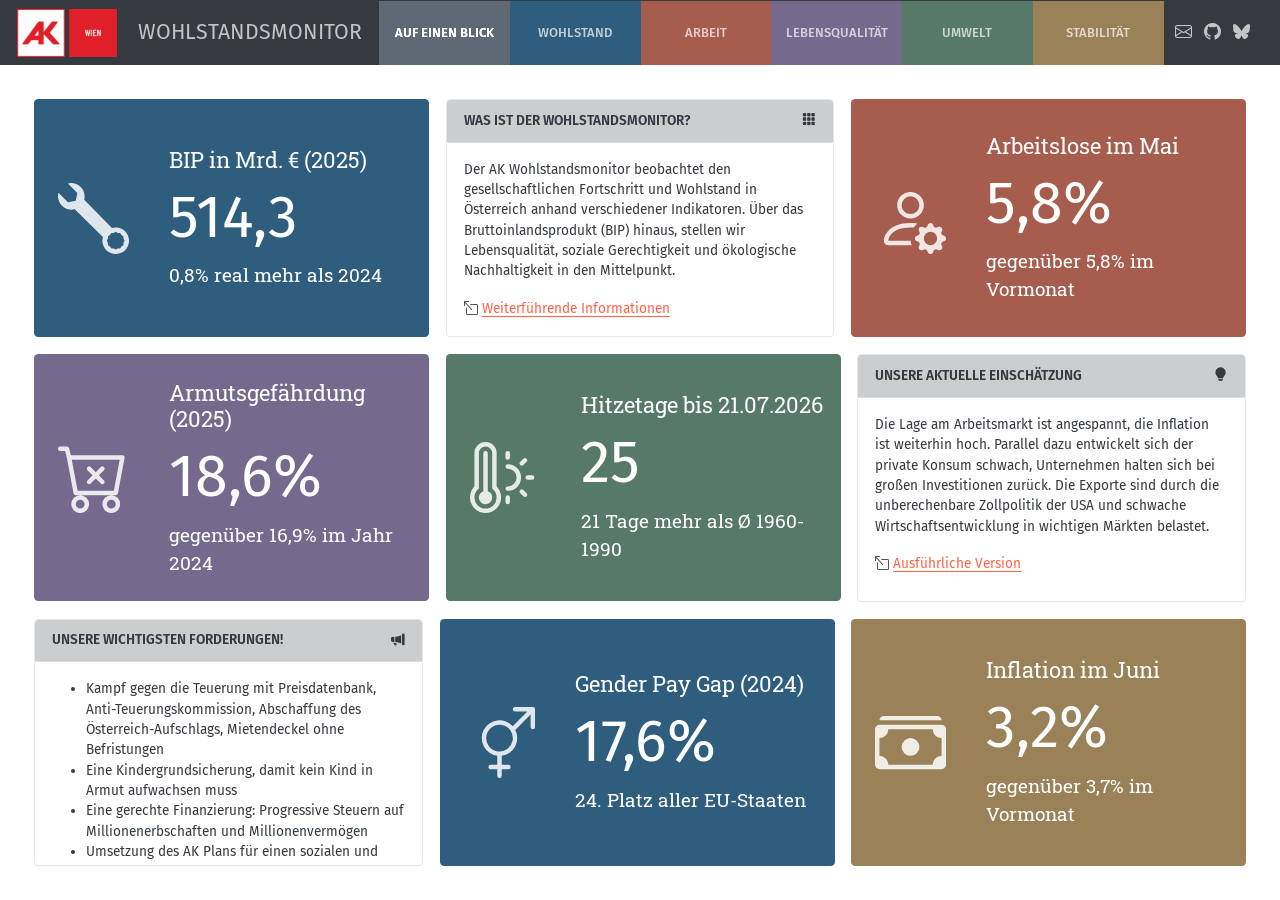
==== dashboard.html @ a3814656 "Built site for gh-pages" ====
<!DOCTYPE html>
<html xmlns="http://www.w3.org/1999/xhtml" lang="en" xml:lang="en"><head>

<meta charset="utf-8">
<meta name="generator" content="quarto-1.9.38">

<meta name="viewport" content="width=device-width, initial-scale=1.0, user-scalable=yes">


<title>Wohlstandsmonitor</title>
<style>
/* Default styles provided by pandoc.
** See https://pandoc.org/MANUAL.html#variables-for-html for config info.
*/
code{white-space: pre-wrap;}
span.smallcaps{font-variant: small-caps;}
div.columns{display: flex; gap: min(4vw, 1.5em);}
div.column{flex: auto; overflow-x: auto;}
div.hanging-indent{margin-left: 1.5em; text-indent: -1.5em;}
ul.task-list{list-style: none;}
ul.task-list li input[type="checkbox"] {
  width: 0.8em;
  margin: 0 0.8em 0.2em -1em; /* quarto-specific, see https://github.com/quarto-dev/quarto-cli/issues/4556 */ 
  vertical-align: middle;
}
</style>


<script src="site_libs/quarto-nav/quarto-nav.js"></script>
<script src="site_libs/clipboard/clipboard.min.js"></script>
<script src="site_libs/quarto-search/autocomplete.umd.js"></script>
<script src="site_libs/quarto-search/fuse.min.js"></script>
<script src="site_libs/quarto-search/quarto-search.js"></script>
<meta name="quarto:offset" content="./">
<script src="site_libs/quarto-html/quarto.js" type="module"></script>
<script src="site_libs/quarto-html/tabsets/tabsets.js" type="module"></script>
<script src="site_libs/quarto-html/popper.min.js"></script>
<script src="site_libs/quarto-html/tippy.umd.min.js"></script>
<script src="site_libs/quarto-html/anchor.min.js"></script>
<link href="site_libs/quarto-html/tippy.css" rel="stylesheet">
<link href="site_libs/quarto-html/quarto-syntax-highlighting-15634bcf2e68342d4ad2dfa704d543f6.css" rel="stylesheet" class="quarto-color-scheme" id="quarto-text-highlighting-styles">
<link href="site_libs/quarto-html/quarto-syntax-highlighting-dark-0a6b7249c26820e032cb0bd839ff02b1.css" rel="stylesheet" class="quarto-color-scheme quarto-color-alternate" id="quarto-text-highlighting-styles">
<link href="site_libs/quarto-html/quarto-syntax-highlighting-15634bcf2e68342d4ad2dfa704d543f6.css" rel="stylesheet" class="quarto-color-scheme-extra" id="quarto-text-highlighting-styles">
<script src="site_libs/bootstrap/bootstrap.min.js"></script>
<link href="site_libs/bootstrap/bootstrap-icons.css" rel="stylesheet">
<link href="site_libs/bootstrap/bootstrap-4b1a5555568d7417b14eed98a7a90d85.min.css" rel="stylesheet" append-hash="true" class="quarto-color-scheme" id="quarto-bootstrap" data-mode="light">
<link href="site_libs/bootstrap/bootstrap-dark-4b1a5555568d7417b14eed98a7a90d85.min.css" rel="stylesheet" append-hash="true" class="quarto-color-scheme quarto-color-alternate" id="quarto-bootstrap" data-mode="light">
<link href="site_libs/bootstrap/bootstrap-4b1a5555568d7417b14eed98a7a90d85.min.css" rel="stylesheet" append-hash="true" class="quarto-color-scheme-extra" id="quarto-bootstrap" data-mode="light">
<script src="site_libs/quarto-dashboard/quarto-dashboard.js"></script>
<script src="site_libs/quarto-dashboard/stickythead.js"></script>



<script src="site_libs/quarto-dashboard/web-components.js" type="module"></script>
<script src="site_libs/quarto-dashboard/components.js"></script>

<script id="quarto-search-options" type="application/json">{
  "location": "sidebar",
  "copy-button": false,
  "collapse-after": 3,
  "panel-placement": "start",
  "type": "textbox",
  "limit": 50,
  "keyboard-shortcut": [
    "f",
    "/",
    "s"
  ],
  "show-item-context": false,
  "language": {
    "search-no-results-text": "No results",
    "search-matching-documents-text": "matching documents",
    "search-copy-link-title": "Copy link to search",
    "search-hide-matches-text": "Hide additional matches",
    "search-more-match-text": "more match in this document",
    "search-more-matches-text": "more matches in this document",
    "search-clear-button-title": "Clear",
    "search-text-placeholder": "",
    "search-detached-cancel-button-title": "Cancel",
    "search-submit-button-title": "Submit",
    "search-label": "Search"
  }
}</script>
<link href="site_libs/htmltools-fill-0.5.9/fill.css" rel="stylesheet">
<script src="site_libs/bslib-component-js-0.11.0/components.min.js"></script>
<script src="site_libs/bslib-component-js-0.11.0/web-components.min.js" type="module"></script>
<link href="site_libs/bslib-component-css-0.11.0/components.css" rel="stylesheet">
<script src="site_libs/bslib-tag-require-0.11.0/tag-require.js"></script>
<script src="site_libs/htmlwidgets-1.6.4/htmlwidgets.js"></script>
<script src="site_libs/plotly-binding-4.12.0/plotly.js"></script>
<script src="site_libs/typedarray-0.1/typedarray.min.js"></script>
<script src="site_libs/jquery-3.6.0/jquery-3.6.0.min.js"></script>
<link href="site_libs/crosstalk-1.2.2/css/crosstalk.min.css" rel="stylesheet">
<script src="site_libs/crosstalk-1.2.2/js/crosstalk.min.js"></script>
<link href="site_libs/plotly-htmlwidgets-css-2.25.2/plotly-htmlwidgets.css" rel="stylesheet">
<script src="site_libs/plotly-main-2.25.2/plotly-latest.min.js"></script>
<link href="site_libs/datatables-css-0.0.0/datatables-crosstalk.css" rel="stylesheet">
<script src="site_libs/datatables-binding-0.34.0/datatables.js"></script>
<link href="site_libs/dt-core-1.13.6/css/jquery.dataTables.min.css" rel="stylesheet">
<link href="site_libs/dt-core-1.13.6/css/jquery.dataTables.extra.css" rel="stylesheet">
<script src="site_libs/dt-core-1.13.6/js/jquery.dataTables.min.js"></script>
<link href="site_libs/dt-ext-buttons-1.13.6/css/buttons.dataTables.min.css" rel="stylesheet">
<script src="site_libs/dt-ext-buttons-1.13.6/js/dataTables.buttons.min.js"></script>
<script src="site_libs/dt-ext-buttons-1.13.6/js/buttons.html5.min.js"></script>
<script src="site_libs/dt-ext-buttons-1.13.6/js/buttons.colVis.min.js"></script>
<script src="site_libs/dt-ext-buttons-1.13.6/js/buttons.print.min.js"></script>
<link href="site_libs/leaflet-1.3.1/leaflet.css" rel="stylesheet">
<script src="site_libs/leaflet-1.3.1/leaflet.js"></script>
<link href="site_libs/leafletfix-1.0.0/leafletfix.css" rel="stylesheet">
<script src="site_libs/proj4-2.6.2/proj4.min.js"></script>
<script src="site_libs/Proj4Leaflet-1.0.1/proj4leaflet.js"></script>
<link href="site_libs/rstudio_leaflet-1.3.1/rstudio_leaflet.css" rel="stylesheet">
<script src="site_libs/leaflet-binding-2.2.3/leaflet.js"></script>
<script src="site_libs/leaflet-providers-3.0.0/leaflet-providers.js"></script>
<script src="site_libs/leaflet-providers-plugin-2.2.3/leaflet-providers-plugin.js"></script>


</head>

<body class="quarto-dashboard dashboard-fill fullcontent quarto-light">

<header id="quarto-dashboard-header">
<nav class="navbar navbar-expand-md slim" data-bs-theme="dark">
  <div class="navbar-container container-fluid">
    <button class="navbar-toggler" type="button" data-bs-toggle="collapse" data-bs-target="#dashboard-collapse" aria-controls="dashboard-collapse" aria-expanded="false" aria-label="Toggle navigation">
      <span class="navbar-toggler-icon"></span>
    </button>    


    <div class="navbar-brand-container">
    <a href="#"><img src="img/aklogo.png" alt="" class="navbar-logo light-content d-inline-block"></a>
    <a href="#"><img src="img/aklogo.png" alt="" class="navbar-logo dark-content d-inline-block"></a>
      <div class="navbar-title">
        <div class="navbar-title-text"><a href="#">Wohlstandsmonitor</a></div>
        
        
      </div>
    </div>
<div id="dashboard-collapse" class="navbar-collapse collapse"><ul class="navbar-nav navbar-nav-scroll me-auto" role="tablist"><li class="nav-item" role="presentation"><a id="tab-auf-einen-blick" class="nav-link active" data-bs-toggle="tab" role="tab" data-bs-target="#auf-einen-blick" data-scrolling="false" href="#auf-einen-blick" aria-controls="auf-einen-blick" aria-selected="true"><span class="nav-link-text">Auf einen Blick</span></a></li><li class="nav-item" role="presentation"><a id="tab-wohlstand" class="nav-link" data-bs-toggle="tab" role="tab" data-bs-target="#wohlstand" data-scrolling="false" href="#wohlstand" aria-controls="wohlstand" aria-selected="false"><span class="nav-link-text">Wohlstand</span></a></li><li class="nav-item" role="presentation"><a id="tab-arbeit" class="nav-link" data-bs-toggle="tab" role="tab" data-bs-target="#arbeit" data-scrolling="false" href="#arbeit" aria-controls="arbeit" aria-selected="false"><span class="nav-link-text">Arbeit</span></a></li><li class="nav-item" role="presentation"><a id="tab-lebensqualität" class="nav-link" data-bs-toggle="tab" role="tab" data-bs-target="#lebensqualität" data-scrolling="false" href="#lebensqualität" aria-controls="lebensqualität" aria-selected="false"><span class="nav-link-text">Lebensqualität</span></a></li><li class="nav-item" role="presentation"><a id="tab-umwelt" class="nav-link" data-bs-toggle="tab" role="tab" data-bs-target="#umwelt" data-scrolling="false" href="#umwelt" aria-controls="umwelt" aria-selected="false"><span class="nav-link-text">Umwelt</span></a></li><li class="nav-item" role="presentation"><a id="tab-stabilität" class="nav-link" data-bs-toggle="tab" role="tab" data-bs-target="#stabilität" data-scrolling="false" href="#stabilität" aria-controls="stabilität" aria-selected="false"><span class="nav-link-text">Stabilität</span></a></li></ul><div class="quarto-dashboard-links"><a class="quarto-dashboard-link" href="mailto:matthias.schnetzer@akwien.at"><i class="bi bi-envelope"></i></a><a class="quarto-dashboard-link" href="https://github.com/mschnetzer"><i class="bi bi-github"></i></a><a class="quarto-dashboard-link" href="https://bsky.app/profile/matschnetzer.bsky.social"><i class="bi bi-bluesky"></i></a></div></div></div>
</nav>
</header>
<div id="quarto-search-results"></div>
<!-- content -->
<div id="quarto-content" class="quarto-container page-layout-custom quarto-dashboard-content bslib-gap-spacing html-fill-container bslib-page-fill quarto-dashboard-pages">
<!-- sidebar -->
<!-- margin-sidebar -->
<!-- main -->

<div class="bslib-grid-item html-fill-item tab-content bslib-grid" data-layout="fill" style="display: grid; grid-template-rows: minmax(3em, 1fr); grid-auto-columns: minmax(0, 1fr);">
<div id="auf-einen-blick" class="dashboard-page tab-pane show active html-fill-item html-fill-container" data-orientation="rows" aria-labelledby="tab-auf-einen-blick">
<div class="html-fill-item html-fill-container bslib-grid" style="display: grid; grid-template-rows: minmax(3em, max-content) minmax(3em, max-content) minmax(3em, max-content); grid-auto-columns: minmax(0, 1fr);">
<div class="html-fill-item html-fill-container bslib-grid" style="display: grid; grid-template-columns: minmax(3em, 33.5fr) minmax(3em, 33fr) minmax(3em, 33.5fr);
grid-auto-rows: minmax(0, 1fr);">
<div class="card bslib-card bslib-mb-spacing html-fill-item html-fill-container bslib-value-box showcase-left-center" data-bslib-card-init="" data-require-bs-caller="card()" data-require-bs-version="5 5" style="color:#FFFFFF;background-color:#2F5D7E;--bslib-color-fg:#FFFFFF;--bslib-color-bg:#2F5D7E;">
<div class="card-body bslib-gap-spacing html-fill-item html-fill-container" style="margin-top:auto;margin-bottom:auto;flex:1 1 auto; padding:0;">
<div class="value-box-grid html-fill-item" style="--bslib-grid-height:auto;--bslib-grid-height-mobile:auto;---bslib-value-box-showcase-w:30%;---bslib-value-box-showcase-w-fs:1fr;---bslib-value-box-showcase-max-h:100px;---bslib-value-box-showcase-max-h-fs:67%;">
<div class="value-box-showcase html-fill-item html-fill-container"><svg xmlns="http://www.w3.org/2000/svg" viewbox="0 0 16 16" class="bi bi-wrench " style="height:1em;width:1em;fill:currentColor;vertical-align:-0.125em;" aria-hidden="true" role="img"><path d="M.102 2.223A3.004 3.004 0 0 0 3.78 5.897l6.341 6.252A3.003 3.003 0 0 0 13 16a3 3 0 1 0-.851-5.878L5.897 3.781A3.004 3.004 0 0 0 2.223.1l2.141 2.142L4 4l-1.757.364L.102 2.223zm13.37 9.019.528.026.287.445.445.287.026.529L15 13l-.242.471-.026.529-.445.287-.287.445-.529.026L13 15l-.471-.242-.529-.026-.287-.445-.445-.287-.026-.529L11 13l.242-.471.026-.529.445-.287.287-.445.529-.026L13 11l.471.242z"></path></svg></div>
<div class="value-box-area html-fill-item html-fill-container">
<div class="value-box-title html-fill-item html-fill-container">BIP in Mrd. € (2025)</div>
<p class="value-box-value">514,3</p>
<p>0,8% real mehr als 2024</p>
</div>
</div>
</div>
<script data-bslib-card-init="">bslib.Card.initializeAllCards();</script>
<script data-bslib-card-init="">bslib.Card.initializeAllCards();</script></div><div class="card info-card flow bslib-card html-fill-container" data-fill="false" data-title="Was ist der Wohlstandsmonitor?<i class='bi bi-grid-3x3-gap-fill'></i>" data-bslib-card-init="" data-require-bs-caller="card()">
<div class="card-header"><div class="card-title"><span style="display: inline">
Was ist der Wohlstandsmonitor?</span></div><i class="bi bi-grid-3x3-gap-fill"></i>
</div>
<div class="card-body html-fill-item html-fill-container">
<p>Der AK Wohlstandsmonitor beobachtet den gesellschaftlichen Fortschritt und Wohlstand in Österreich anhand verschiedener Indikatoren. Über das Bruttoinlandsprodukt (BIP) hinaus, stellen wir Lebensqualität, soziale Gerechtigkeit und ökologische Nachhaltigkeit in den Mittelpunkt.</p>
<p><i class="bi bi-box-arrow-up-left"></i> <a href="https://www.akwien.at/wohlstandsbericht">Weiterführende Informationen</a></p>
</div>
<script data-bslib-card-init="">bslib.Card.initializeAllCards();</script></div><div class="card bslib-card bslib-mb-spacing html-fill-item html-fill-container bslib-value-box showcase-left-center" data-bslib-card-init="" data-require-bs-caller="card()" data-require-bs-version="5 5" style="color:#FFFFFF;background-color:#A65D4E;--bslib-color-fg:#FFFFFF;--bslib-color-bg:#A65D4E;">
<div class="card-body bslib-gap-spacing html-fill-item html-fill-container" style="margin-top:auto;margin-bottom:auto;flex:1 1 auto; padding:0;">
<div class="value-box-grid html-fill-item" style="--bslib-grid-height:auto;--bslib-grid-height-mobile:auto;---bslib-value-box-showcase-w:30%;---bslib-value-box-showcase-w-fs:1fr;---bslib-value-box-showcase-max-h:100px;---bslib-value-box-showcase-max-h-fs:67%;">
<div class="value-box-showcase html-fill-item html-fill-container"><svg xmlns="http://www.w3.org/2000/svg" viewbox="0 0 16 16" class="bi bi-person-gear " style="height:1em;width:1em;fill:currentColor;vertical-align:-0.125em;" aria-hidden="true" role="img"><path d="M11 5a3 3 0 1 1-6 0 3 3 0 0 1 6 0ZM8 7a2 2 0 1 0 0-4 2 2 0 0 0 0 4Zm.256 7a4.474 4.474 0 0 1-.229-1.004H3c.001-.246.154-.986.832-1.664C4.484 10.68 5.711 10 8 10c.26 0 .507.009.74.025.226-.341.496-.65.804-.918C9.077 9.038 8.564 9 8 9c-5 0-6 3-6 4s1 1 1 1h5.256Zm3.63-4.54c.18-.613 1.048-.613 1.229 0l.043.148a.64.64 0 0 0 .921.382l.136-.074c.561-.306 1.175.308.87.869l-.075.136a.64.64 0 0 0 .382.92l.149.045c.612.18.612 1.048 0 1.229l-.15.043a.64.64 0 0 0-.38.921l.074.136c.305.561-.309 1.175-.87.87l-.136-.075a.64.64 0 0 0-.92.382l-.045.149c-.18.612-1.048.612-1.229 0l-.043-.15a.64.64 0 0 0-.921-.38l-.136.074c-.561.305-1.175-.309-.87-.87l.075-.136a.64.64 0 0 0-.382-.92l-.148-.045c-.613-.18-.613-1.048 0-1.229l.148-.043a.64.64 0 0 0 .382-.921l-.074-.136c-.306-.561.308-1.175.869-.87l.136.075a.64.64 0 0 0 .92-.382l.045-.148ZM14 12.5a1.5 1.5 0 1 0-3 0 1.5 1.5 0 0 0 3 0Z"></path></svg></div>
<div class="value-box-area html-fill-item html-fill-container">
<div class="value-box-title html-fill-item html-fill-container">Arbeitslose im Mai</div>
<p class="value-box-value">5,8%</p>
<p>gegenüber 5,8% im Vormonat</p>
</div>
</div>
</div>
<script data-bslib-card-init="">bslib.Card.initializeAllCards();</script>
<script data-bslib-card-init="">bslib.Card.initializeAllCards();</script></div>
</div>
<div class="html-fill-item html-fill-container bslib-grid" style="display: grid; grid-template-columns: minmax(3em, 33.5fr) minmax(3em, 33.5fr) minmax(3em, 33fr);
grid-auto-rows: minmax(0, 1fr);">
<div class="card bslib-card bslib-mb-spacing html-fill-item html-fill-container bslib-value-box showcase-left-center" data-bslib-card-init="" data-require-bs-caller="card()" data-require-bs-version="5 5" style="color:#FFFFFF;background-color:#756A8D;--bslib-color-fg:#FFFFFF;--bslib-color-bg:#756A8D;">
<div class="card-body bslib-gap-spacing html-fill-item html-fill-container" style="margin-top:auto;margin-bottom:auto;flex:1 1 auto; padding:0;">
<div class="value-box-grid html-fill-item" style="--bslib-grid-height:auto;--bslib-grid-height-mobile:auto;---bslib-value-box-showcase-w:30%;---bslib-value-box-showcase-w-fs:1fr;---bslib-value-box-showcase-max-h:100px;---bslib-value-box-showcase-max-h-fs:67%;">
<div class="value-box-showcase html-fill-item html-fill-container"><svg xmlns="http://www.w3.org/2000/svg" viewbox="0 0 16 16" class="bi bi-cart-x " style="height:1em;width:1em;fill:currentColor;vertical-align:-0.125em;" aria-hidden="true" role="img"><path d="M7.354 5.646a.5.5 0 1 0-.708.708L7.793 7.5 6.646 8.646a.5.5 0 1 0 .708.708L8.5 8.207l1.146 1.147a.5.5 0 0 0 .708-.708L9.207 7.5l1.147-1.146a.5.5 0 0 0-.708-.708L8.5 6.793 7.354 5.646z"></path>
<path d="M.5 1a.5.5 0 0 0 0 1h1.11l.401 1.607 1.498 7.985A.5.5 0 0 0 4 12h1a2 2 0 1 0 0 4 2 2 0 0 0 0-4h7a2 2 0 1 0 0 4 2 2 0 0 0 0-4h1a.5.5 0 0 0 .491-.408l1.5-8A.5.5 0 0 0 14.5 3H2.89l-.405-1.621A.5.5 0 0 0 2 1H.5zm3.915 10L3.102 4h10.796l-1.313 7h-8.17zM6 14a1 1 0 1 1-2 0 1 1 0 0 1 2 0zm7 0a1 1 0 1 1-2 0 1 1 0 0 1 2 0z"></path></svg></div>
<div class="value-box-area html-fill-item html-fill-container">
<div class="value-box-title html-fill-item html-fill-container">Armutsgefährdung (2025)</div>
<p class="value-box-value">18,6%</p>
<p>gegenüber 16,9% im Jahr 2024</p>
</div>
</div>
</div>
<script data-bslib-card-init="">bslib.Card.initializeAllCards();</script>
<script data-bslib-card-init="">bslib.Card.initializeAllCards();</script></div><div class="card bslib-card bslib-mb-spacing html-fill-item html-fill-container bslib-value-box showcase-left-center" data-bslib-card-init="" data-require-bs-caller="card()" data-require-bs-version="5 5" style="color:#FFFFFF;background-color:#577A68;--bslib-color-fg:#FFFFFF;--bslib-color-bg:#577A68;">
<div class="card-body bslib-gap-spacing html-fill-item html-fill-container" style="margin-top:auto;margin-bottom:auto;flex:1 1 auto; padding:0;">
<div class="value-box-grid html-fill-item" style="--bslib-grid-height:auto;--bslib-grid-height-mobile:auto;---bslib-value-box-showcase-w:30%;---bslib-value-box-showcase-w-fs:1fr;---bslib-value-box-showcase-max-h:100px;---bslib-value-box-showcase-max-h-fs:67%;">
<div class="value-box-showcase html-fill-item html-fill-container"><svg xmlns="http://www.w3.org/2000/svg" viewbox="0 0 16 16" class="bi bi-thermometer-sun " style="height:1em;width:1em;fill:currentColor;vertical-align:-0.125em;" aria-hidden="true" role="img"><path d="M5 12.5a1.5 1.5 0 1 1-2-1.415V2.5a.5.5 0 0 1 1 0v8.585A1.5 1.5 0 0 1 5 12.5z"></path>
<path d="M1 2.5a2.5 2.5 0 0 1 5 0v7.55a3.5 3.5 0 1 1-5 0V2.5zM3.5 1A1.5 1.5 0 0 0 2 2.5v7.987l-.167.15a2.5 2.5 0 1 0 3.333 0L5 10.486V2.5A1.5 1.5 0 0 0 3.5 1zm5 1a.5.5 0 0 1 .5.5v1a.5.5 0 0 1-1 0v-1a.5.5 0 0 1 .5-.5zm4.243 1.757a.5.5 0 0 1 0 .707l-.707.708a.5.5 0 1 1-.708-.708l.708-.707a.5.5 0 0 1 .707 0zM8 5.5a.5.5 0 0 1 .5-.5 3 3 0 1 1 0 6 .5.5 0 0 1 0-1 2 2 0 0 0 0-4 .5.5 0 0 1-.5-.5zM12.5 8a.5.5 0 0 1 .5-.5h1a.5.5 0 1 1 0 1h-1a.5.5 0 0 1-.5-.5zm-1.172 2.828a.5.5 0 0 1 .708 0l.707.708a.5.5 0 0 1-.707.707l-.708-.707a.5.5 0 0 1 0-.708zM8.5 12a.5.5 0 0 1 .5.5v1a.5.5 0 0 1-1 0v-1a.5.5 0 0 1 .5-.5z"></path></svg></div>
<div class="value-box-area html-fill-item html-fill-container">
<div class="value-box-title html-fill-item html-fill-container">Hitzetage bis 21.07.2026</div>
<p class="value-box-value">25</p>
<p>21 Tage mehr als Ø 1960-1990</p>
</div>
</div>
</div>
<script data-bslib-card-init="">bslib.Card.initializeAllCards();</script>
<script data-bslib-card-init="">bslib.Card.initializeAllCards();</script></div><div class="card info-card flow bslib-card html-fill-container" data-fill="false" data-title="Unsere aktuelle Einschätzung<i class='bi bi-lightbulb-fill'></i>" data-bslib-card-init="" data-require-bs-caller="card()">
<div class="card-header"><div class="card-title"><span style="display: inline">
Unsere aktuelle Einschätzung</span></div><i class="bi bi-lightbulb-fill"></i>
</div>
<div class="card-body html-fill-item html-fill-container">
<p>Die Lage am Arbeitsmarkt ist angespannt, die Inflation ist weiterhin hoch. Parallel dazu entwickelt sich der private Konsum schwach, Unternehmen halten sich bei großen Investitionen zurück. Die Exporte sind durch die unberechenbare Zollpolitik der USA und schwache Wirtschaftsentwicklung in wichtigen Märkten belastet.</p>
<p><i class="bi bi-box-arrow-up-left"></i> <a href="https://www.akwien.at/unsere-forderungen">Ausführliche Version</a></p>
</div>
<script data-bslib-card-init="">bslib.Card.initializeAllCards();</script></div>
</div>
<div class="html-fill-item html-fill-container bslib-grid" style="display: grid; grid-template-columns: minmax(3em, 33fr) minmax(3em, 33.5fr) minmax(3em, 33.5fr);
grid-auto-rows: minmax(0, 1fr);">
<div class="card info-card flow bslib-card html-fill-container" data-fill="false" data-title="Unsere wichtigsten Forderungen!<i class='bi bi-megaphone-fill'></i>" data-bslib-card-init="" data-require-bs-caller="card()">
<div class="card-header"><div class="card-title"><span style="display: inline">
Unsere wichtigsten Forderungen!</span></div><i class="bi bi-megaphone-fill"></i>
</div>
<div class="card-body html-fill-item html-fill-container">
<ul>
<li>Kampf gegen die Teuerung mit Preisdatenbank, Anti-Teuerungskommission, Abschaffung des Österreich-Aufschlags, Mietendeckel ohne Befristungen</li>
<li>Eine Kindergrundsicherung, damit kein Kind in Armut aufwachsen muss</li>
<li>Eine gerechte Finanzierung: Progressive Steuern auf Millionenerbschaften und Millionenvermögen</li>
<li>Umsetzung des AK Plans für einen sozialen und ökologischen Umbau</li>
<li>Arbeitsbedingungen verbessern und Qualifikation ermöglichen</li>
</ul>
</div>
<script data-bslib-card-init="">bslib.Card.initializeAllCards();</script></div><div class="card bslib-card bslib-mb-spacing html-fill-item html-fill-container bslib-value-box showcase-left-center" data-bslib-card-init="" data-require-bs-caller="card()" data-require-bs-version="5 5" style="color:#FFFFFF;background-color:#2F5D7E;--bslib-color-fg:#FFFFFF;--bslib-color-bg:#2F5D7E;">
<div class="card-body bslib-gap-spacing html-fill-item html-fill-container" style="margin-top:auto;margin-bottom:auto;flex:1 1 auto; padding:0;">
<div class="value-box-grid html-fill-item" style="--bslib-grid-height:auto;--bslib-grid-height-mobile:auto;---bslib-value-box-showcase-w:30%;---bslib-value-box-showcase-w-fs:1fr;---bslib-value-box-showcase-max-h:100px;---bslib-value-box-showcase-max-h-fs:67%;">
<div class="value-box-showcase html-fill-item html-fill-container"><svg xmlns="http://www.w3.org/2000/svg" viewbox="0 0 16 16" class="bi bi-gender-ambiguous " style="height:1em;width:1em;fill:currentColor;vertical-align:-0.125em;" aria-hidden="true" role="img"><path fill-rule="evenodd" d="M11.5 1a.5.5 0 0 1 0-1h4a.5.5 0 0 1 .5.5v4a.5.5 0 0 1-1 0V1.707l-3.45 3.45A4 4 0 0 1 8.5 10.97V13H10a.5.5 0 0 1 0 1H8.5v1.5a.5.5 0 0 1-1 0V14H6a.5.5 0 0 1 0-1h1.5v-2.03a4 4 0 1 1 3.471-6.648L14.293 1H11.5zm-.997 4.346a3 3 0 1 0-5.006 3.309 3 3 0 0 0 5.006-3.31z"></path></svg></div>
<div class="value-box-area html-fill-item html-fill-container">
<div class="value-box-title html-fill-item html-fill-container">Gender Pay Gap (2024)</div>
<p class="value-box-value">17,6%</p>
<p>24. Platz aller EU-Staaten</p>
</div>
</div>
</div>
<script data-bslib-card-init="">bslib.Card.initializeAllCards();</script>
<script data-bslib-card-init="">bslib.Card.initializeAllCards();</script></div><div class="card bslib-card bslib-mb-spacing html-fill-item html-fill-container bslib-value-box showcase-left-center" data-bslib-card-init="" data-require-bs-caller="card()" data-require-bs-version="5 5" style="color:#FFFFFF;background-color:#9A8158;--bslib-color-fg:#FFFFFF;--bslib-color-bg:#9A8158;">
<div class="card-body bslib-gap-spacing html-fill-item html-fill-container" style="margin-top:auto;margin-bottom:auto;flex:1 1 auto; padding:0;">
<div class="value-box-grid html-fill-item" style="--bslib-grid-height:auto;--bslib-grid-height-mobile:auto;---bslib-value-box-showcase-w:30%;---bslib-value-box-showcase-w-fs:1fr;---bslib-value-box-showcase-max-h:100px;---bslib-value-box-showcase-max-h-fs:67%;">
<div class="value-box-showcase html-fill-item html-fill-container"><svg xmlns="http://www.w3.org/2000/svg" viewbox="0 0 16 16" class="bi bi-cash-stack " style="height:1em;width:1em;fill:currentColor;vertical-align:-0.125em;" aria-hidden="true" role="img"><path d="M1 3a1 1 0 0 1 1-1h12a1 1 0 0 1 1 1H1zm7 8a2 2 0 1 0 0-4 2 2 0 0 0 0 4z"></path>
<path d="M0 5a1 1 0 0 1 1-1h14a1 1 0 0 1 1 1v8a1 1 0 0 1-1 1H1a1 1 0 0 1-1-1V5zm3 0a2 2 0 0 1-2 2v4a2 2 0 0 1 2 2h10a2 2 0 0 1 2-2V7a2 2 0 0 1-2-2H3z"></path></svg></div>
<div class="value-box-area html-fill-item html-fill-container">
<div class="value-box-title html-fill-item html-fill-container">Inflation im Juni</div>
<p class="value-box-value">3,2%</p>
<p>gegenüber 3,7% im Vormonat</p>
</div>
</div>
</div>
<script data-bslib-card-init="">bslib.Card.initializeAllCards();</script>
<script data-bslib-card-init="">bslib.Card.initializeAllCards();</script></div>
</div>
</div>
</div>
<div id="wohlstand" class="dashboard-page tab-pane grid-skip html-fill-item html-fill-container" data-orientation="rows" aria-labelledby="tab-wohlstand">
<div class="html-fill-item html-fill-container bslib-grid" style="display: grid; grid-template-rows: minmax(3em, 60fr) minmax(3em, 40fr); grid-auto-columns: minmax(0, 1fr);">
<div class="html-fill-item html-fill-container bslib-grid" style="display: grid; grid-template-columns: minmax(3em, 60fr) minmax(3em, 40fr);
grid-auto-rows: minmax(0, 1fr);">
<div class="card tabset html-fill-item html-fill-container bslib-card" data-bslib-card-init="" data-require-bs-caller="card()">
<div class="card-header dashboard-card-no-title bslib-navs-card-title">

<ul class="nav nav-tabs card-header-tabs" role="tablist" data-tabsetid="card-tabset-10"><li class="nav-item" role="presentation"><a href="#card-tabset-10-1" role="tab" data-toggle="tab" data-bs-toggle="tab" data-value="BIP pro Kopf in Österreich" aria-selected="true" class="nav-link active">BIP pro Kopf in Österreich</a></li><li class="nav-item" role="presentation"><a href="#card-tabset-10-2" role="tab" data-toggle="tab" data-bs-toggle="tab" data-value="Rohdaten" aria-selected="false" class="nav-link">Rohdaten</a></li></ul></div>


<div class="tab-content html-fill-item html-fill-container" data-tabset-id="card-tabset-10"><div class="tab-pane active show html-fill-item html-fill-container" role="tabpanel" id="card-tabset-10-1"><div class="card-body html-fill-item html-fill-container" data-title="BIP pro Kopf in Österreich">
<div class="cell-output-display html-fill-item html-fill-container">
<div class="plotly html-widget html-fill-item html-fill-container" id="htmlwidget-4a3b950944954421f40d" style="width:100%;height:406px;"></div>
<script type="application/json" data-for="htmlwidget-4a3b950944954421f40d">{"x":{"data":[{"x":[10957,11323,11688,12053,12418,12784,13149,13514,13879,14245,14610,14975,15340,15706,16071,16436,16801,17167,17532,17897,18262,18628,18993,19358,19723,20089],"y":[37880,38230,38610,38880,39620,40270,41370,42790,43270,41620,42280,43370,43450,43080,43070,43200,43550,44260,45140,45730,42650,44580,46430,45670,45140,45380],"text":["2000: 37.880 €","2001: 38.230 €","2002: 38.610 €","2003: 38.880 €","2004: 39.620 €","2005: 40.270 €","2006: 41.370 €","2007: 42.790 €","2008: 43.270 €","2009: 41.620 €","2010: 42.280 €","2011: 43.370 €","2012: 43.450 €","2013: 43.080 €","2014: 43.070 €","2015: 43.200 €","2016: 43.550 €","2017: 44.260 €","2018: 45.140 €","2019: 45.730 €","2020: 42.650 €","2021: 44.580 €","2022: 46.430 €","2023: 45.670 €","2024: 45.140 €","2025: 45.380 €"],"type":"scatter","mode":"markers","marker":{"autocolorscale":false,"color":"rgba(139,0,0,1)","opacity":1,"size":7.559055118110237,"symbol":"circle","line":{"width":1.8897637795275593,"color":"rgba(139,0,0,1)"}},"hoveron":"points","showlegend":false,"xaxis":"x","yaxis":"y","hoverinfo":"text","frame":null},{"x":[10957,11323,11688,12053,12418,12784,13149,13514,13879,14245,14610,14975,15340,15706,16071,16436,16801,17167,17532,17897,18262,18628,18993,19358,19723,20089],"y":[37880,38230,38610,38880,39620,40270,41370,42790,43270,41620,42280,43370,43450,43080,43070,43200,43550,44260,45140,45730,42650,44580,46430,45670,45140,45380],"text":"","type":"scatter","mode":"lines","line":{"width":5.2913385826771648,"color":"rgba(139,0,0,1)","dash":"solid"},"hoveron":"points","showlegend":false,"xaxis":"x","yaxis":"y","hoverinfo":"text","frame":null}],"layout":{"margin":{"t":25.298464092984645,"r":9.2984640929846432,"b":28.825238688252391,"l":73.457866334578682},"paper_bgcolor":"rgba(255,255,255,1)","font":{"color":"rgba(0,0,0,1)","family":"Roboto Condensed","size":18.596928185969279},"xaxis":{"domain":[0,1],"automargin":true,"type":"linear","autorange":false,"range":[10500.4,20545.599999999999],"tickmode":"array","ticktext":["2000","2010","2020"],"tickvals":[10957,14610,18262],"categoryorder":"array","categoryarray":["2000","2010","2020"],"nticks":null,"ticks":"","tickcolor":null,"ticklen":4.6492320464923198,"tickwidth":0,"showticklabels":true,"tickfont":{"color":"rgba(77,77,77,1)","family":"Roboto Condensed","size":14.877542548775427},"tickangle":-0,"showline":false,"linecolor":null,"linewidth":0,"showgrid":true,"gridcolor":"rgba(235,235,235,1)","gridwidth":0.8453149175440583,"zeroline":false,"anchor":"y","title":{"text":"","font":{"color":"rgba(0,0,0,1)","family":"Roboto Condensed","size":18.596928185969279}},"hoverformat":".2f"},"yaxis":{"domain":[0,1],"automargin":true,"type":"linear","autorange":false,"range":[37452.5,46857.5],"tickmode":"array","ticktext":["37.500 €","40.000 €","42.500 €","45.000 €"],"tickvals":[37500,40000,42500,45000],"categoryorder":"array","categoryarray":["37.500 €","40.000 €","42.500 €","45.000 €"],"nticks":null,"ticks":"","tickcolor":null,"ticklen":4.6492320464923216,"tickwidth":0,"showticklabels":true,"tickfont":{"color":"rgba(77,77,77,1)","family":"Roboto Condensed","size":14.87754254877543},"tickangle":-0,"showline":false,"linecolor":null,"linewidth":0,"showgrid":true,"gridcolor":"rgba(235,235,235,1)","gridwidth":0.8453149175440583,"zeroline":false,"anchor":"x","title":{"text":"","font":{"color":"rgba(0,0,0,1)","family":"Roboto Condensed","size":18.596928185969279}},"hoverformat":".2f"},"shapes":[],"showlegend":false,"legend":{"bgcolor":null,"bordercolor":null,"borderwidth":0,"font":{"color":"rgba(0,0,0,1)","family":"Roboto Condensed","size":14.877542548775427}},"hovermode":"closest","barmode":"relative","hoverlabel":{"bgcolor":"white","font":{"family":"Roboto Condensed"}}},"config":{"doubleClick":"reset","modeBarButtonsToAdd":["hoverclosest","hovercompare"],"showSendToCloud":false},"source":"A","attrs":{"e14031b73368":{"x":{},"y":{},"text":{},"type":"scatter"},"e14072900a57":{"x":{},"y":{}}},"cur_data":"e14031b73368","visdat":{"e14031b73368":["function (y) ","x"],"e14072900a57":["function (y) ","x"]},"highlight":{"on":"plotly_click","persistent":false,"dynamic":false,"selectize":false,"opacityDim":0.20000000000000001,"selected":{"opacity":1},"debounce":0},"shinyEvents":["plotly_hover","plotly_click","plotly_selected","plotly_relayout","plotly_brushed","plotly_brushing","plotly_clickannotation","plotly_doubleclick","plotly_deselect","plotly_afterplot","plotly_sunburstclick"],"base_url":"https://plot.ly"},"evals":[],"jsHooks":[]}</script>
</div>
</div></div><div class="tab-pane html-fill-item html-fill-container" role="tabpanel" id="card-tabset-10-2"><div class="card-body html-fill-item html-fill-container" data-title="Rohdaten">
<div class="cell-output-display html-fill-item html-fill-container">
<div class="datatables html-widget html-fill-item html-fill-container" id="htmlwidget-b178df8cc8db57d42535" style="width:100%;height:auto;"></div>
<script type="application/json" data-for="htmlwidget-b178df8cc8db57d42535">{"x":{"filter":"none","vertical":false,"extensions":["Buttons"],"data":[["1","2","3","4","5","6","7","8","9","10","11","12","13","14","15","16","17","18","19","20","21","22","23","24","25","26"],[2000,2001,2002,2003,2004,2005,2006,2007,2008,2009,2010,2011,2012,2013,2014,2015,2016,2017,2018,2019,2020,2021,2022,2023,2024,2025],[37880,38230,38610,38880,39620,40270,41370,42790,43270,41620,42280,43370,43450,43080,43070,43200,43550,44260,45140,45730,42650,44580,46430,45670,45140,45380]],"container":"<table class=\"stripe hover\">\n  <thead>\n    <tr>\n      <th> <\/th>\n      <th>Jahr<\/th>\n      <th>BIP pro Kopf<\/th>\n    <\/tr>\n  <\/thead>\n<\/table>","options":{"bPaginate":false,"dom":"Bfrtip","language":{"info":"Showing _TOTAL_ entries","url":"https://cdn.datatables.net/plug-ins/1.11.3/i18n/de_de.json"},"buttons":["copy","csv"],"columnDefs":[{"className":"dt-right","targets":[1,2]},{"orderable":false,"targets":0},{"name":" ","targets":0},{"name":"year","targets":1},{"name":"values","targets":2}],"order":[],"autoWidth":false,"orderClasses":false},"selection":{"mode":"multiple","selected":null,"target":"row","selectable":null}},"evals":[],"jsHooks":[]}</script>
</div>
</div></div></div><script data-bslib-card-init="">bslib.Card.initializeAllCards();</script></div><div class="html-fill-item html-fill-container bslib-grid" style="display: grid; grid-template-rows: minmax(3em, 1fr); grid-auto-columns: minmax(0, 1fr);">
<div class="card cell html-fill-item html-fill-container bslib-card" data-title="BIP pro Kopf im Europavergleich 2025" data-bslib-card-init="" data-require-bs-caller="card()">
<div class="card-header"><div class="card-title"><span style="display: inline">
BIP pro Kopf im Europavergleich 2025
</span></div></div>
<div class="card-body html-fill-item html-fill-container">
<div class="cell-output-display html-fill-item html-fill-container">
<div class="plotly html-widget html-fill-item html-fill-container" id="htmlwidget-626fce607092e30e225b" style="width:100%;height:406px;"></div>
<script type="application/json" data-for="htmlwidget-626fce607092e30e225b">{"x":{"data":[{"x":[0,44650,null,0,11710,null,0,22510,null,0,60390,null,0,43210,null,0,21250,null,0,94930,null,0,28320,null,0,38360,null,0,17590,null,0,33080,null,0,30590,null,0,17520,null,0,20260,null,0,100380,null,0,16370,null,0,35000,null,0,51400,null,0,45380,null,0,17170,null,0,22560,null,0,13190,null,0,25680,null,0,19270,null,0,43450,null,0,49310],"y":[20,20,null,1,1,null,10,10,null,24,24,null,18,18,null,9,9,null,25,25,null,13,13,null,17,17,null,6,6,null,15,15,null,14,14,null,5,5,null,8,8,null,26,26,null,3,3,null,16,16,null,23,23,null,21,21,null,4,4,null,11,11,null,2,2,null,12,12,null,7,7,null,19,19,null,22,22],"text":["Belgien: 44.650 €","Belgien: 44.650 €",null,"Bulgarien: 11.710 €","Bulgarien: 11.710 €",null,"Tschechische Republik: 22.510 €","Tschechische Republik: 22.510 €",null,"Dänemark: 60.390 €","Dänemark: 60.390 €",null,"Deutschland: 43.210 €","Deutschland: 43.210 €",null,"Estland: 21.250 €","Estland: 21.250 €",null,"Irland: 94.930 €","Irland: 94.930 €",null,"Spanien: 28.320 €","Spanien: 28.320 €",null,"Frankreich: 38.360 €","Frankreich: 38.360 €",null,"Kroatien: 17.590 €","Kroatien: 17.590 €",null,"Italien: 33.080 €","Italien: 33.080 €",null,"Zypern: 30.590 €","Zypern: 30.590 €",null,"Lettland: 17.520 €","Lettland: 17.520 €",null,"Litauen: 20.260 €","Litauen: 20.260 €",null,"Luxemburg: 100.380 €","Luxemburg: 100.380 €",null,"Ungarn: 16.370 €","Ungarn: 16.370 €",null,"Malta: 35.000 €","Malta: 35.000 €",null,"Niederlande: 51.400 €","Niederlande: 51.400 €",null,"Österreich: 45.380 €","Österreich: 45.380 €",null,"Polen: 17.170 €","Polen: 17.170 €",null,"Portugal: 22.560 €","Portugal: 22.560 €",null,"Rumänien: 13.190 €","Rumänien: 13.190 €",null,"Slowenien: 25.680 €","Slowenien: 25.680 €",null,"Slowakei: 19.270 €","Slowakei: 19.270 €",null,"Finnland: 43.450 €","Finnland: 43.450 €",null,"Schweden: 49.310 €","Schweden: 49.310 €"],"type":"scatter","mode":"lines","line":{"width":5.2913385826771648,"color":"rgba(139,0,0,1)","dash":"solid"},"hoveron":"points","showlegend":false,"xaxis":"x","yaxis":"y","hoverinfo":"text","frame":null},{"x":[44650,11710,22510,60390,43210,21250,94930,28320,38360,17590,33080,30590,17520,20260,100380,16370,35000,51400,45380,17170,22560,13190,25680,19270,43450,49310],"y":[20,1,10,24,18,9,25,13,17,6,15,14,5,8,26,3,16,23,21,4,11,2,12,7,19,22],"text":["Belgien: 44.650 €","Bulgarien: 11.710 €","Tschechische Republik: 22.510 €","Dänemark: 60.390 €","Deutschland: 43.210 €","Estland: 21.250 €","Irland: 94.930 €","Spanien: 28.320 €","Frankreich: 38.360 €","Kroatien: 17.590 €","Italien: 33.080 €","Zypern: 30.590 €","Lettland: 17.520 €","Litauen: 20.260 €","Luxemburg: 100.380 €","Ungarn: 16.370 €","Malta: 35.000 €","Niederlande: 51.400 €","Österreich: 45.380 €","Polen: 17.170 €","Portugal: 22.560 €","Rumänien: 13.190 €","Slowenien: 25.680 €","Slowakei: 19.270 €","Finnland: 43.450 €","Schweden: 49.310 €"],"type":"scatter","mode":"markers","marker":{"autocolorscale":false,"color":"rgba(139,0,0,1)","opacity":1,"size":7.559055118110237,"symbol":"circle","line":{"width":1.8897637795275593,"color":"rgba(139,0,0,1)"}},"hoveron":"points","showlegend":false,"xaxis":"x","yaxis":"y","hoverinfo":"text","frame":null}],"layout":{"margin":{"t":23.305936073059364,"r":7.3059360730593621,"b":22.648401826484022,"l":22.648401826484022},"paper_bgcolor":"rgba(255,255,255,1)","font":{"color":"rgba(0,0,0,1)","family":"Roboto Condensed","size":14.611872146118724},"xaxis":{"domain":[0,1],"automargin":true,"type":"linear","autorange":false,"range":[-5019,105399],"tickmode":"array","ticktext":["0","25000","50000","75000","100000"],"tickvals":[0,25000.000000000004,50000,75000,100000],"categoryorder":"array","categoryarray":["0","25000","50000","75000","100000"],"nticks":null,"ticks":"","tickcolor":null,"ticklen":3.6529680365296811,"tickwidth":0,"showticklabels":true,"tickfont":{"color":"rgba(77,77,77,1)","family":"Roboto Condensed","size":11.68949771689498},"tickangle":-0,"showline":false,"linecolor":null,"linewidth":0,"showgrid":true,"gridcolor":"rgba(235,235,235,1)","gridwidth":0.66417600664176002,"zeroline":false,"anchor":"y","title":{"text":"","font":{"color":"rgba(0,0,0,1)","family":"Roboto Condensed","size":14.611872146118724}},"hoverformat":".2f"},"yaxis":{"domain":[0,1],"automargin":true,"type":"linear","autorange":false,"range":[0.40000000000000002,26.600000000000001],"tickmode":"array","ticktext":["BG","RO","HU","PL","LV","HR","SK","LT","EE","CZ","PT","SI","ES","CY","IT","MT","FR","DE","FI","BE","AT","SE","NL","DK","IE","LU"],"tickvals":[1,2,3,3.9999999999999996,5,6,7,7.9999999999999991,9,10,11,12,13,14.000000000000002,15,15.999999999999998,17,18,19,20,21,22,23,24,25,26],"categoryorder":"array","categoryarray":["BG","RO","HU","PL","LV","HR","SK","LT","EE","CZ","PT","SI","ES","CY","IT","MT","FR","DE","FI","BE","AT","SE","NL","DK","IE","LU"],"nticks":null,"ticks":"","tickcolor":null,"ticklen":3.6529680365296811,"tickwidth":0,"showticklabels":true,"tickfont":{"color":"rgba(77,77,77,1)","family":"Roboto Condensed","size":11.68949771689498},"tickangle":-0,"showline":false,"linecolor":null,"linewidth":0,"showgrid":false,"gridcolor":null,"gridwidth":0,"zeroline":false,"anchor":"x","title":{"text":"","font":{"color":"rgba(0,0,0,1)","family":"Roboto Condensed","size":14.611872146118724}},"hoverformat":".2f"},"shapes":[],"showlegend":false,"legend":{"bgcolor":null,"bordercolor":null,"borderwidth":0,"font":{"color":"rgba(0,0,0,1)","family":"Roboto Condensed","size":11.68949771689498}},"hovermode":"closest","barmode":"relative","hoverlabel":{"bgcolor":"white","font":{"family":"Roboto Condensed"}}},"config":{"doubleClick":"reset","modeBarButtonsToAdd":["hoverclosest","hovercompare"],"showSendToCloud":false},"source":"A","attrs":{"e1402e016e9":{"x":{},"y":{},"text":{},"xend":{},"yend":{},"type":"scatter"},"e14046001c78":{"x":{},"y":{},"text":{}}},"cur_data":"e1402e016e9","visdat":{"e1402e016e9":["function (y) ","x"],"e14046001c78":["function (y) ","x"]},"highlight":{"on":"plotly_click","persistent":false,"dynamic":false,"selectize":false,"opacityDim":0.20000000000000001,"selected":{"opacity":1},"debounce":0},"shinyEvents":["plotly_hover","plotly_click","plotly_selected","plotly_relayout","plotly_brushed","plotly_brushing","plotly_clickannotation","plotly_doubleclick","plotly_deselect","plotly_afterplot","plotly_sunburstclick"],"base_url":"https://plot.ly"},"evals":[],"jsHooks":[]}</script>
</div>
</div>
<script data-bslib-card-init="">bslib.Card.initializeAllCards();</script></div>
</div>
</div>
<div class="html-fill-item html-fill-container bslib-grid" style="display: grid; grid-template-columns: minmax(3em, 1fr);
grid-auto-rows: minmax(0, 1fr);">
<div class="card cell html-fill-item html-fill-container bslib-card" data-title="BIP pro Kopf in Österreich" data-bslib-card-init="" data-require-bs-caller="card()">
<div class="card-header"><div class="card-title"><span style="display: inline">
BIP pro Kopf in Österreich
</span></div></div>
<div class="card-body html-fill-item html-fill-container">
<div class="cell-output-display html-fill-item html-fill-container">
<div class="plotly html-widget html-fill-item html-fill-container" id="htmlwidget-99023d01c2b45c1ab242" style="width:100%;height:406px;"></div>
<script type="application/json" data-for="htmlwidget-99023d01c2b45c1ab242">{"x":{"data":[{"x":[10957,11323,11688,12053,12418,12784,13149,13514,13879,14245,14610,14975,15340,15706,16071,16436,16801,17167,17532,17897,18262,18628,18993,19358,19723,20089],"y":[37880,38230,38610,38880,39620,40270,41370,42790,43270,41620,42280,43370,43450,43080,43070,43200,43550,44260,45140,45730,42650,44580,46430,45670,45140,45380],"text":["2000: 37.880 €","2001: 38.230 €","2002: 38.610 €","2003: 38.880 €","2004: 39.620 €","2005: 40.270 €","2006: 41.370 €","2007: 42.790 €","2008: 43.270 €","2009: 41.620 €","2010: 42.280 €","2011: 43.370 €","2012: 43.450 €","2013: 43.080 €","2014: 43.070 €","2015: 43.200 €","2016: 43.550 €","2017: 44.260 €","2018: 45.140 €","2019: 45.730 €","2020: 42.650 €","2021: 44.580 €","2022: 46.430 €","2023: 45.670 €","2024: 45.140 €","2025: 45.380 €"],"type":"scatter","mode":"markers","marker":{"autocolorscale":false,"color":"rgba(139,0,0,1)","opacity":1,"size":7.559055118110237,"symbol":"circle","line":{"width":1.8897637795275593,"color":"rgba(139,0,0,1)"}},"hoveron":"points","showlegend":false,"xaxis":"x","yaxis":"y","hoverinfo":"text","frame":null},{"x":[10957,11323,11688,12053,12418,12784,13149,13514,13879,14245,14610,14975,15340,15706,16071,16436,16801,17167,17532,17897,18262,18628,18993,19358,19723,20089],"y":[37880,38230,38610,38880,39620,40270,41370,42790,43270,41620,42280,43370,43450,43080,43070,43200,43550,44260,45140,45730,42650,44580,46430,45670,45140,45380],"text":"","type":"scatter","mode":"lines","line":{"width":5.2913385826771648,"color":"rgba(139,0,0,1)","dash":"solid"},"hoveron":"points","showlegend":false,"xaxis":"x","yaxis":"y","hoverinfo":"text","frame":null}],"layout":{"margin":{"t":25.298464092984645,"r":9.2984640929846432,"b":28.825238688252391,"l":73.457866334578682},"paper_bgcolor":"rgba(255,255,255,1)","font":{"color":"rgba(0,0,0,1)","family":"Roboto Condensed","size":18.596928185969279},"xaxis":{"domain":[0,1],"automargin":true,"type":"linear","autorange":false,"range":[10500.4,20545.599999999999],"tickmode":"array","ticktext":["2000","2010","2020"],"tickvals":[10957,14610,18262],"categoryorder":"array","categoryarray":["2000","2010","2020"],"nticks":null,"ticks":"","tickcolor":null,"ticklen":4.6492320464923198,"tickwidth":0,"showticklabels":true,"tickfont":{"color":"rgba(77,77,77,1)","family":"Roboto Condensed","size":14.877542548775427},"tickangle":-0,"showline":false,"linecolor":null,"linewidth":0,"showgrid":true,"gridcolor":"rgba(235,235,235,1)","gridwidth":0.8453149175440583,"zeroline":false,"anchor":"y","title":{"text":"","font":{"color":"rgba(0,0,0,1)","family":"Roboto Condensed","size":18.596928185969279}},"hoverformat":".2f"},"yaxis":{"domain":[0,1],"automargin":true,"type":"linear","autorange":false,"range":[37452.5,46857.5],"tickmode":"array","ticktext":["37.500 €","40.000 €","42.500 €","45.000 €"],"tickvals":[37500,40000,42500,45000],"categoryorder":"array","categoryarray":["37.500 €","40.000 €","42.500 €","45.000 €"],"nticks":null,"ticks":"","tickcolor":null,"ticklen":4.6492320464923216,"tickwidth":0,"showticklabels":true,"tickfont":{"color":"rgba(77,77,77,1)","family":"Roboto Condensed","size":14.87754254877543},"tickangle":-0,"showline":false,"linecolor":null,"linewidth":0,"showgrid":true,"gridcolor":"rgba(235,235,235,1)","gridwidth":0.8453149175440583,"zeroline":false,"anchor":"x","title":{"text":"","font":{"color":"rgba(0,0,0,1)","family":"Roboto Condensed","size":18.596928185969279}},"hoverformat":".2f"},"shapes":[],"showlegend":false,"legend":{"bgcolor":null,"bordercolor":null,"borderwidth":0,"font":{"color":"rgba(0,0,0,1)","family":"Roboto Condensed","size":14.877542548775427}},"hovermode":"closest","barmode":"relative","hoverlabel":{"bgcolor":"white","font":{"family":"Roboto Condensed"}}},"config":{"doubleClick":"reset","modeBarButtonsToAdd":["hoverclosest","hovercompare"],"showSendToCloud":false},"source":"A","attrs":{"e140227833a1":{"x":{},"y":{},"text":{},"type":"scatter"},"e140185a0b5":{"x":{},"y":{}}},"cur_data":"e140227833a1","visdat":{"e140227833a1":["function (y) ","x"],"e140185a0b5":["function (y) ","x"]},"highlight":{"on":"plotly_click","persistent":false,"dynamic":false,"selectize":false,"opacityDim":0.20000000000000001,"selected":{"opacity":1},"debounce":0},"shinyEvents":["plotly_hover","plotly_click","plotly_selected","plotly_relayout","plotly_brushed","plotly_brushing","plotly_clickannotation","plotly_doubleclick","plotly_deselect","plotly_afterplot","plotly_sunburstclick"],"base_url":"https://plot.ly"},"evals":[],"jsHooks":[]}</script>
</div>
</div>
<script data-bslib-card-init="">bslib.Card.initializeAllCards();</script></div>
</div>
</div>
</div>
<div id="arbeit" class="dashboard-page tab-pane grid-skip html-fill-item html-fill-container" data-orientation="rows" aria-labelledby="tab-arbeit">
<div class="html-fill-item html-fill-container bslib-grid" style="display: grid; grid-template-rows: minmax(3em, 1fr); grid-auto-columns: minmax(0, 1fr);">
<div class="html-fill-item html-fill-container bslib-grid" style="display: grid; grid-template-columns: minmax(3em, 60fr) minmax(3em, 40fr);
grid-auto-rows: minmax(0, 1fr);">
<div class="html-fill-item html-fill-container bslib-grid" style="display: grid; grid-template-rows: minmax(3em, max-content); grid-auto-columns: minmax(0, 1fr);">
<div class="card html-fill-item html-fill-container bslib-card" data-fill="false" data-bslib-card-init="" data-require-bs-caller="card()">
<div class="card-body html-fill-item html-fill-container">
<div class="panel-tabset html-fill-item html-fill-container">
<ul class="nav nav-tabs" role="tablist"><li class="nav-item" role="presentation"><a class="nav-link active" id="tabset-1-1-tab" data-bs-toggle="tab" data-bs-target="#tabset-1-1" role="tab" aria-controls="tabset-1-1" aria-selected="true" href="">Arbeitslosigkeit in Europa</a></li><li class="nav-item" role="presentation"><a class="nav-link" id="tabset-1-2-tab" data-bs-toggle="tab" data-bs-target="#tabset-1-2" role="tab" aria-controls="tabset-1-2" aria-selected="false" href="">Rohdaten</a></li></ul>
<div class="tab-content html-fill-item html-fill-container">
<div id="tabset-1-1" class="tab-pane active html-fill-item html-fill-container" role="tabpanel" aria-labelledby="tabset-1-1-tab">
<div id="htmlwidget-f2b78fd5de1295720625" style="width:768px;height:100vh;" class="leaflet html-widget html-fill-item html-fill-container"></div>
<script type="application/json" data-for="htmlwidget-f2b78fd5de1295720625">{"x":{"options":{"minZoom":3.7,"maxZoom":3.7,"crs":{"crsClass":"L.CRS.EPSG3857","code":null,"proj4def":null,"projectedBounds":null,"options":{}},"boxZoom":false,"zoomControl":false,"dragging":false,"keyboard":false,"doubleClickZoom":false,"attributionControl":false},"calls":[{"method":"addProviderTiles","args":["CartoDB.VoyagerNoLabels",null,null,{"errorTileUrl":"","noWrap":false,"detectRetina":false}]},{"method":"addPolygons","args":[[[[{"lng":[15.0071894,14.9660052,14.8174929,14.7329913,14.691014,14.4719633,14.3341477,14.0919265,14.0256237,14.0419502,14.0075856,13.839507,13.796107,13.8193661,13.7270905,13.5133695,13.4384305,13.4498652,13.4016169,13.277131,13.177043,13.0369182,12.9446845,12.8757152,12.751555,12.8601815,12.8757855,12.9388765,12.9953713,12.9180406,13.0280435,13.0837838,13.0460555,13.0084417,12.9190264,12.8038348,12.7901653,12.6957955,12.6139715,12.5750265,12.5047212,12.4290389,12.3380455,12.2640709,12.2533542,12.2283597,12.1722235,12.1945969,12.060662,11.828887,11.632883,11.5585673,11.410219,11.3956188,11.4214275,11.3328294,11.2650568,11.2083889,11.0165005,10.9912025,10.9577936,10.8842713,10.886199,10.7873761,10.6370435,10.553154,10.454439,10.4403131,10.4683086,10.3832478,10.3100811,10.178353,10.2175059,10.1975072,10.1020687,10.0840138,9.999525999999999,9.9678135,9.8596105,9.7936304,9.696501500000002,9.558720499999998,9.5783082,9.651316699999997,9.6533973,9.609419899999999,9.530749,9.620580499999999,9.607078,9.870955099999998,9.881129999999997,9.954927,10.0879179,10.1449745,10.2187794,10.2456122,10.3763168,10.4784873,10.4696515,10.6652251,10.8116104,11.0058982,11.1642815,11.3283518,11.4112505,11.4816303,11.5463018,11.6271995,11.7508114,12.136014,12.2407455,12.1318994,12.1563608,12.2749477,12.2926646,12.477924,12.690635,12.731393,12.8083552,13.1400227,13.2567851,13.5042495,13.714185,13.9149187,14.1017617,14.1678442,14.4345005,14.5263335,14.5651755,14.5973837,14.6745805,14.7250223,14.8131773,14.8747311,15.0651205,15.4019795,15.4979118,15.649988,15.786422,16.0084256,15.996236,16.113849,16.29523409999999,16.4723331,16.4982613,16.4744137,16.5193648,16.4358775,16.4812825,16.4337615,16.4715065,16.64622,16.7024465,16.6545381,16.4215425,16.6046174,16.7102996,16.7699491,16.8612288,16.9058439,17.0573578,17.0631581,17.0337164,17.0947771,17.1087463,17.1607975,17.0772068,17.066741,16.976203,16.9461936,16.8555712,16.851106,16.949778,16.940278,16.8840616,16.7084339,16.5634479,16.4754351,16.3944967,16.3067906,16.0748925,15.8475186,15.7536335,15.5424495,15.3609023,15.190021,15.1242789,15.0071894],"lat":[49.01230650000001,48.77267979999999,48.7723267,48.6873951,48.584302,48.6360474,48.5594414,48.59420539999999,48.63670409999999,48.6602085,48.70020419999999,48.77160500000001,48.7136005,48.61292969999999,48.5130195,48.59097799999999,48.54889499999999,48.5052554,48.3714917,48.30240489999998,48.29439000000001,48.2612689,48.20669249999999,48.19708749999999,48.11281049999999,47.99663999999999,47.96260899999999,47.9360387,47.8554159,47.72201379999999,47.71398749999999,47.6687191,47.52050249999999,47.47167629999999,47.49477079999999,47.55905309999999,47.630667,47.682223,47.6711081,47.632316,47.62962389999999,47.6891211,47.69708749999999,47.68489,47.7241216,47.7209635,47.6950309,47.6167946,47.61874349999999,47.58555689999999,47.592446,47.51510519999999,47.495324,47.47200719999999,47.444852,47.4442533,47.40417749999999,47.43053319999999,47.396368,47.396131,47.4493567,47.4840445,47.536848,47.5197767,47.5646806,47.5371963,47.55579699999999,47.50839379999999,47.43700689999999,47.3546046,47.3018153,47.27011399999999,47.3546046,47.3842965,47.3665981,47.4476546,47.483017,47.5462405,47.53945449999999,47.5827691,47.53135899999999,47.54189299999999,47.48207229999999,47.42941799999999,47.3758071,47.3546046,47.27058099999999,47.1516455,47.0607745,47.01374999999999,46.94157809999999,46.9149026,46.84911510000001,46.85100949999999,46.8675563,46.921561,46.99474109999999,46.9355931,46.854909,46.86903179999999,46.7820598,46.76884959999999,46.96572249999999,46.99024989999999,46.9705266,47.00312309999999,46.98942229999999,47.013299,46.97572639999999,47.08066749999998,47.0691685,47.00865090000001,46.91634919999999,46.874102,46.7891622,46.6798355,46.656972,46.634288,46.63213699999999,46.5931249,46.55307319999999,46.56630399999999,46.5227035,46.5164981,46.47931769999999,46.4400095,46.4429435,46.41495569999999,46.37245349999999,46.4275161,46.4506875,46.496642,46.5151785,46.60156899999999,46.65211249999999,46.6535485,46.61801089999999,46.70575699999999,46.70746949999999,46.6812887,46.8353985,46.869068,46.9978486,47.00174519999999,47.0603235,47.0929108,47.1337188,47.19389679999999,47.2852197,47.35291849999999,47.4007156,47.44659699999999,47.5394505,47.6112474,47.66529799999999,47.75609579999999,47.7334073,47.68283479999999,47.70983099999999,47.68908179999999,47.7077375,47.81129539999999,47.86002289999999,47.9029282,47.9754765,48.0066565,48.03777649999999,48.11868150000001,48.1722445,48.26141539999999,48.3528659,48.438635,48.535792,48.6172455,48.71009569999999,48.73429169999999,48.80126979999999,48.8006306,48.7443783,48.73353349999999,48.7560122,48.86067,48.85217849999999,48.90769699999999,48.97948959999999,48.9511634,48.996431,49.01230650000001]}]],[[{"lng":[4.759926,4.669544,4.5482235,4.5278879,4.486173699999999,4.3896554,4.405945,4.279565000000001,4.243669500000001,4.242048999999999,4.2348175,4.215951899999999,4.1657555,4.105211400000001,3.9776665,3.8563395,3.6017475,3.5343111,3.500282399999999,3.380661,3.3657875,3.1953846,3.1106885,2.7490515,2.703774,2.6792938,2.6510292,2.604628,2.546011,2.6226208,2.607036,2.6361432,2.7066946,2.863276,2.9081047,3.0187085,3.098481,3.176996,3.1953846,3.245294,3.3033021,3.3858116,3.4909836,3.5239951,3.6150815,3.65551,3.666698,3.7078889,3.7702335,3.8940678,4.0277745,4.0554307,4.1981926,4.148795,4.2085292,4.140853,4.233133,4.432494,4.6776578,4.6952057,4.6973884,4.796696999999999,4.869070400000001,4.8357682,4.801696899999999,4.878603500000001,4.8644336,4.969431000000001,5.1537385,5.2906182,5.3199513,5.393510999999999,5.470883000000001,5.734555999999999,5.818117,5.8608152,5.8990699,5.871447300000001,5.7589523,5.746318999999999,5.775859799999999,5.8688302,5.901236399999999,6.024899500000001,6.137662499999999,6.193273599999999,6.3148009,6.4050285,6.3546996,6.367783099999999,6.315556,6.192200499999999,6.189312499999999,6.2560622,6.1838202,6.1185855,6.020999,5.892072999999999,5.7739669,5.682000500000001,5.687622000000001,5.653808,5.7325995,5.766125499999999,5.798273999999999,5.8352033,5.5662835,5.547684800000001,5.498431399999999,5.2377165,5.2259005,5.1448117,5.0877973,5.102180000000001,5.0415081,4.899390499999999,4.8410459,4.828632499999999,4.759926],"lat":[51.50246449999999,51.426384,51.42923219999999,51.47564769999999,51.4776545,51.44398309999999,51.3651572,51.37601749999999,51.3747295,51.353967,51.34825399999999,51.3330928,51.29272849999999,51.2653992,51.225132,51.211056,51.30056689999999,51.28951249999999,51.2467507,51.2742995,51.3698355,51.3550153,51.3122595,51.16176999999999,51.14482549999999,51.1361205,51.1291479,51.110096,51.08938199999999,50.9566082,50.91268949999999,50.820799,50.80992869999999,50.70834349999999,50.70174149999999,50.773533,50.77901899999999,50.7561645,50.75535459999999,50.71300949999999,50.5224229,50.49503319999999,50.5271565,50.49747709999999,50.49039899999999,50.46173549999998,50.3557512,50.3223671,50.3504345,50.3325362,50.35833049999999,50.3407585,50.25005119999999,50.15055539999999,50.07878770000001,49.97876,49.95782849999999,49.94161599999999,49.99628219999999,50.0473529,50.0850445,50.148678,50.1443824,50.04735290000001,49.96533179999999,49.91254659999999,49.81149099999999,49.801826,49.717926,49.67984759999999,49.62127960000001,49.61711099999999,49.497238,49.5456905,49.5463105,49.5735238,49.65741449999999,49.7150901,49.80169709999999,49.85359499999999,49.94787299999999,50.0473529,50.10846029999999,50.18277949999999,50.12995149999999,50.2405044,50.31306099999999,50.3233085,50.3791044,50.44517199999999,50.4970425,50.5210555,50.566094,50.62209670000001,50.6384268,50.71241449999999,50.75429549999999,50.7552375,50.7745151,50.7574465,50.811924,50.86560569999999,50.92736709999999,51.00871550000001,51.05985349999999,51.15624789999999,51.2208365,51.26881509999999,51.29581819999999,51.2616005,51.30946309999999,51.32092399999999,51.38229639999999,51.429005,51.4791235,51.4058874,51.42780999999999,51.4802636,51.50246449999999]},{"lng":[4.7818793,4.830543599999999,4.788102600000001,4.746438500000001,4.7818793],"lat":[51.4454281,51.4148266,51.39572249999999,51.4382283,51.4454281]}]],[[{"lng":[10.5291418,10.4550146,10.4987354,10.2287091,9.957323599999999,9.584293899999999,9.376858799999999,8.5972659,8.3514649,8.246134199999998,8.363303199999999,8.467746199999999,8.495661699999999,8.505108100000001,8.613816799999999,8.621777999999999,8.5610444,8.570311200000001,8.6534519,8.735248799999997,8.846262599999998,8.8516514,8.898604900000002,8.861851300000001,8.6961288,8.669464,9.1209012,9.215832699999998,9.1839251,9.207237100000002,9.319459999999999,9.287268599999997,9.147499699999997,9.065754399999999,9.0675372,9.1549417,9.006471000000001,8.7056907,8.7436136,8.6967848,8.611223200000001,8.545199299999998,8.296697999999999,8.182808,8.1309658,8.1241708,8.2463418,8.1388468,8.120857700000002,8.2790535,8.362475699999999,8.297194800000002,8.164489,8.170786,8.1042687,8.24912,8.257302299999997,8.285451,8.449175899999998,8.5976453,8.636844399999998,8.674530799999998,8.635926,9.113097,9.223522299999997,9.2717793,9.3677648,9.420151499999999,9.597626699999998,9.722549299999997,9.7775924,9.970722799999997,10.0516568,9.963998399999998,9.769042300000001,9.6771367,9.678952799999998,9.488421899999999,9.526569100000001,9.525539799999999,9.666084499999998,9.7489174,9.652818999999999,9.615205400000001,9.6699938,9.670873600000002,9.813070900000001,9.672057000000001,9.792951400000002,9.964227300000001,10.0889035,10.1991394,10.2627528,10.2459852,10.3934857,10.4607955,10.467462,10.4305474,10.5243582,10.6194129,10.7097972,10.9044609,10.922689,10.8275806,10.4352917,10.3633267,10.3262333,10.194362,10.2977804,10.2929456,10.5296155,10.5291418],"lat":[57.43714989999998,57.57542979999999,57.69433730000001,57.61480220000001,57.57478169999999,57.26686629999999,57.17475539999999,57.1079009,56.93859819999999,56.7845587,56.68953229999999,56.6897913,56.7052297,56.78967069999999,56.8337513,56.8061151,56.7673309,56.7218753,56.6818755,56.69000339999999,56.7760853,56.85721669999999,56.92138540000001,56.94084559999999,56.89584579999998,56.9258289,57.02451219999999,56.9696054,56.88340899999999,56.6984146,56.672095,56.62331599999999,56.62716409999999,56.5786357,56.6228698,56.7194786,56.83627419999999,56.6262929,56.54677609999999,56.4822937,56.49523079999999,56.5615332,56.5812081,56.66481339999999,56.56790139999999,56.48008400000001,56.33098509999999,56.3089799,56.0893972,56.064247,55.9337843,55.8655114,55.89198509999999,55.8153775,55.55829539999999,55.5052035,55.56145979999999,55.5731042,55.4672583,55.4254318,55.38331400000001,55.160856,54.91168299999999,54.8736015,54.85127,54.8099929,54.8242017,54.8319565,54.89889039999999,54.85460039999999,54.89946409999999,54.8564041,54.8869747,54.9995053,55.07376549999999,55.05251899999999,55.0069029,55.0405185,55.07580049999999,55.1571435,55.1910167,55.25738409999999,55.29770579999999,55.410325,55.45719039999999,55.5134014,55.615377,55.71205699999999,55.68000529999999,55.7010237,55.83171879999999,55.8670319,55.98240389999999,56.161167,56.26777989999999,56.2677136,56.22878519999999,56.1823684,56.1265374,56.2179549,56.1648988,56.35803689999999,56.45197049999999,56.5165064,56.5356256,56.58369519999999,56.6763927,56.6846635,56.73420049999999,56.9354336,57.2539034,57.43714989999998]}],[{"lng":[12.526952,12.6070175,12.5175032,12.2717152,12.0591281,11.8570458,11.9511674,11.8712378,11.8752975,11.779395,11.7524983,11.6959677,11.7249279,11.6974891,11.5392949,11.4757556,11.3006776,11.016619,11.1365621,11.1842346,11.1483092,11.2473867,11.7174248,11.7939191,11.9257923,12.0425038,12.114706,12.150296,12.1567574,12.4191927,12.3817992,12.2195705,12.2024491,12.2423693,12.363471,12.4801102,12.5047895,12.5700421,12.6715673,12.6756588,12.5841255,12.5827535,12.526952],"lat":[55.92237399999999,56.0460959,56.08645039999999,56.1260856,56.04538439999999,55.968671,55.84997259999999,55.7979774,55.73765599999999,55.6590285,55.74372750000001,55.8070037,55.93254049999999,55.95347,55.93830109999999,55.85819129999999,55.75573829999998,55.70448829999999,55.5731924,55.42716939999999,55.3433608,55.2374044,55.1672401,55.0699587,55.00357309999999,54.97999279999999,55.00154409999999,55.05940709999999,55.18776059999999,55.30070389999999,55.3726005,55.425062,55.47171009999999,55.54392249999999,55.593807,55.6054851,55.63734049999999,55.56276949999999,55.59088990000001,55.6223836,55.7220015,55.80796799999999,55.92237399999999]},{"lng":[11.979244,11.9807785,12.0365044,12.0649772,12.089595,12.1085493,12.0786572,12.0591281,11.979244],"lat":[55.68729259999999,55.730123,55.73270759999999,55.78083719999999,55.78084749999999,55.7277347,55.66556829999999,55.6698359,55.68729259999999]}],[{"lng":[10.3210042,10.1846688,9.938913500000002,9.862756000000001,9.8082329,9.6863042,9.8268474,9.814483899999999,9.862756000000001,9.902568600000002,9.986753199999999,10.0054473,10.1370663,10.1455658,10.1110707,10.1301974,10.1094386,10.149736,10.1733578,10.1632313,10.2517345,10.5258679,10.5410989,10.5967082,10.6397242,10.667649,10.6943937,10.6705459,10.7506391,10.8104293,10.8030491,10.6750412,10.7379477,10.697991,10.6287899,10.6278983,10.6004489,10.5967082,10.4561215,10.445564,10.4949555,10.3210042],"lat":[55.6146049,55.6072449,55.51406960000001,55.5148668,55.5486015,55.5024749,55.39354599999999,55.3623596,55.3502478,55.2425985,55.19859979999999,55.19859979999999,55.15205739999999,55.12840929999999,55.10054469999999,55.0714209,55.05898769999999,55.018656,55.0304187,55.0855809,55.08751110000001,55.02874479999999,54.9660091,54.95411759999999,54.989964,54.9525026,55.00000310000001,55.0156484,55.08239219999999,55.1985998,55.32856959999999,55.4486207,55.48680789999999,55.5438437,55.59460219999998,55.5654609,55.51663980000001,55.4836691,55.44008519999999,55.4529606,55.5438437,55.6146049]}],[{"lng":[11.4660693,11.3801591,11.332224,11.2251579,11.0810379,11.0250861,11.0578549,11.0667245,10.9931737,11.0007199,11.332224,11.4600584,11.6463019,11.7979929,11.8734434,11.898381,11.8776271,11.9575366,11.9772244,12.0591281,12.1456984,12.1277244,12.0591281,12.0365616,12.056661,12.0300283,11.836781,11.7575677,11.7391613,11.6591729,11.6501592,11.5336049,11.4830732,11.4660693],"lat":[54.86086149999999,54.88627899999999,54.9236064,54.9587158,54.93821129999999,54.89783579999999,54.86086149999999,54.8127182,54.80471259999998,54.7690453,54.6612792,54.61356019999999,54.66000499999999,54.64602609999999,54.7224618,54.71102959999999,54.64909439999999,54.5672001,54.68955079999999,54.75398109999999,54.83203340000001,54.86879139999999,54.9294319,54.928982,54.90275370000001,54.8954835,54.95770489999999,54.9497664,54.8835782,54.8906955,54.86086149999999,54.8299183,54.83677149999999,54.86086149999999]}],[{"lng":[14.7733087,14.71281,14.7020246,14.7073867,14.68317,14.7442172,14.8878436,14.963139,15.0830555,15.1217735,15.1126271,15.1553035,15.155085,15.0623051,14.9919246,14.9705124,14.9437146,14.8253977,14.7733087],"lat":[55.29893539999999,55.22451979999999,55.1952448,55.12995609999999,55.0978518,55.06420009999999,55.0307173,55.0037871,54.987823,55.0143721,55.03843089999999,55.07735439999999,55.13209029999999,55.161313,55.1940615,55.2146821,55.2101705,55.25409759999999,55.29893539999999]}],[{"lng":[10.9058161,10.9309514,10.9154709,10.816751,10.6961807,10.7001179,10.6658655,10.6496488,10.6990302,10.7974027,10.9058161],"lat":[55.02081080000001,55.1112398,55.11953249999999,55.0052507,54.9309324,54.88869019999999,54.86077089999999,54.81148649999999,54.7310557,54.86077089999999,55.02081080000001]}],[{"lng":[12.2042574,12.1831623,12.2297906,12.2507972,12.283834,12.270319,12.2072124,12.1474579,12.1479614,12.1111836,12.1433392,12.2078083,12.3127898,12.3852582,12.5095803,12.5540414,12.5240257,12.4627272,12.3163944,12.2598677,12.2042574],"lat":[55.06923219999999,55.04626969999999,55.0205053,55.0407217,55.01179299999999,54.9854741,54.96785499999999,54.96875709999999,54.9435796,54.9184156,54.88188909999999,54.88238399999999,54.9519876,54.96533029999999,54.9434917,54.96050609999999,55.0071604,55.02308169999999,55.0278656,55.06007949999999,55.06923219999999]}],[{"lng":[11.0975122,11.1950439,11.1942226,11.0301685,11.0080748,10.9214798,10.8692844,10.8940279,10.9419733,10.9616228,11.0269181,11.0362936,11.0908884,11.0975122],"lat":[57.2944894,57.305975,57.3238207,57.31933429999999,57.3061734,57.2967799,57.2570096,57.23727049999999,57.2441483,57.214499,57.2025292,57.22819089999999,57.2604354,57.2944894]}],[{"lng":[10.6455047,10.6712927,10.6473133,10.6031481,10.5932133,10.5292312,10.5250733,10.5520692,10.621602,10.6430519,10.6455047],"lat":[55.84397999999999,55.8738137,55.91820959999999,55.92948719999999,55.88210369999999,55.85201649999998,55.8221443,55.7685513,55.76596669999999,55.797163,55.84397999999999]}],[{"lng":[8.5519765,8.592689199999997,8.516555799999997,8.489827099999999,8.463588999999997,8.4785164,8.521303,8.570316800000001,8.5519765],"lat":[55.14103019999999,55.1920547,55.2120726,55.1975012,55.10707619999999,55.07659889999999,55.06072380000001,55.08475159999999,55.14103019999999]}],[{"lng":[8.496438599999998,8.464335800000001,8.424902000000001,8.481929800000001,8.5366596,8.5546088,8.5885525,8.597977999999999,8.636423100000002,8.629098099999998,8.594921599999999,8.578925699999999,8.496438599999998],"lat":[56.6683126,56.68695169999999,56.66726219999999,56.63302699999999,56.57603089999999,56.5978953,56.5991556,56.6370095,56.6248047,56.6608905,56.6624455,56.68728489999999,56.6683126]}],[{"lng":[10.2884002,10.33876,10.4221434,10.5119996,10.4917863,10.4439986,10.4171863,10.3632557,10.300906,10.2884002],"lat":[54.9078637,54.86064469999999,54.8209917,54.8441017,54.8881655,54.875213,54.8996527,54.89153019999999,54.9158173,54.9078637]}],[{"lng":[8.450308999999999,8.467630699999999,8.452366699999999,8.406387499999999,8.407371600000001,8.371340499999999,8.325760599999999,8.369766499999999,8.427729300000001,8.473276,8.450308999999999],"lat":[55.39137069999999,55.40593509999999,55.43478570000001,55.4387304,55.46728,55.47203729999999,55.45501780000001,55.4200758,55.3480427,55.3595754,55.39137069999999]}],[{"lng":[11.6071357,11.5260167,11.5069686,11.5457599,11.5816191,11.6071357],"lat":[56.7305462,56.7273611,56.7178794,56.6860915,56.6896444,56.7305462]}],[{"lng":[10.5177857,10.5362359,10.5803982,10.5628137,10.5177857],"lat":[55.97337699999999,55.9349472,55.93324499999999,56.0033137,55.97337699999999]}],[{"lng":[12.7776564,12.7444111,12.7334849,12.7638154,12.7859271,12.7776564],"lat":[55.6681271,55.66732019999999,55.63453149999998,55.6049179,55.6161301,55.6681271]}],[{"lng":[11.8292147,11.8188494,11.785321,11.8385952,11.8529211,11.8292147],"lat":[55.81556129999999,55.7869961,55.77471,55.7366355,55.78124869999999,55.81556129999999]}],[{"lng":[11.4089944,11.3761124,11.3965325,11.4497134,11.4089944],"lat":[54.97374619999999,54.93401489999999,54.9165325,54.9481485,54.97374619999999]}],[{"lng":[11.5530978,11.4986005,11.5384742,11.5753051,11.5530978],"lat":[54.99202719999999,54.98413309999999,54.94165849999999,54.97241629999999,54.99202719999999]}],[{"lng":[9.093566299999997,9.0412792,9.096232699999998,9.114975899999999,9.093566299999997],"lat":[56.9239334,56.89294409999999,56.8691861,56.89300329999999,56.9239334]}],[{"lng":[9.7790207,9.778237700000002,9.836828000000001,9.827390600000001,9.7790207],"lat":[55.31286119999999,55.29084079999999,55.2901855,55.34135819999999,55.31286119999999]}],[{"lng":[8.117950699999998,8.097648299999999,8.121457399999999,8.159615800000001,8.117950699999998],"lat":[56.41909659999999,56.38126619999999,56.35431039999999,56.38703090000001,56.41909659999999]}],[{"lng":[11.1180876,11.1052419,11.1638752,11.180286,11.1180876],"lat":[55.9133693,55.8963821,55.85491679999998,55.88870189999999,55.9133693]}],[{"lng":[8.593633900000002,8.5406125,8.519927499999998,8.533902999999999,8.5754948,8.593633900000002],"lat":[55.2909041,55.29885309999999,55.28117369999999,55.25926279999998,55.26150519999999,55.2909041]}],[{"lng":[11.198504,11.1761395,11.1619963,11.1667675,11.2212533,11.198504],"lat":[55.22955419999999,55.24001899999999,55.22601769999999,55.18904629999999,55.18904629999999,55.22955419999999]}],[{"lng":[10.3127079,10.2792927,10.3246058,10.3376537,10.3127079],"lat":[55.80187769999999,55.7488964,55.7361327,55.76553049999999,55.80187769999999]}],[{"lng":[11.0812544,11.0637117,11.1165336,11.1314491,11.0812544],"lat":[55.54377859999999,55.50938489999999,55.5018782,55.5433038,55.54377859999999]}],[{"lng":[11.1564439,11.1116157,11.1520265,11.1742224,11.1564439],"lat":[55.1828283,55.1667054,55.11916919999999,55.1555308,55.1828283]}],[{"lng":[9.994465399999999,9.9720602,10.0301159,10.0499467,9.994465399999999],"lat":[55.1697357,55.13250279999999,55.11725419999999,55.1310233,55.1697357]}]],[[{"lng":[9.113097,8.635926,8.654623400000002,8.851506700000002,8.845478100000001,8.931343799999999,8.8720965,8.6970606,8.6429467,8.6915908,8.8448045,8.809449099999998,8.850336099999998,8.9290845,8.9679015,8.832592,8.963501899999999,9.199751000000001,9.272732999999999,9.0185125,8.792576499999999,8.687172499999999,8.6067211,8.553132600000001,8.486103300000002,8.520410499999999,8.497349099999999,8.554898000000001,8.2967151,8.236775399999999,8.299474800000002,8.3061398,8.258384099999999,8.195554999999999,8.0883865,8.061326999999999,8.162106,8.142576,8.091291000000002,8.048686599999998,8.0055429,7.8098955,7.550172999999998,7.292880599999999,7.1650349,7.1006021,7.122710400000001,7.0429862,6.999446499999999,7.264299999999999,7.208935,7.2027945,7.201083199999999,7.092692,7.072659799999999,7.0534218,7.0062295,6.7097325,6.729771100000001,6.6978655,6.9241214,6.995875499999999,7.0630517,7.034425600000001,7.065684999999999,6.991689900000001,6.8585842,6.760465000000001,6.695295399999999,6.8194835,6.769627600000001,6.4188193,6.407779499999999,6.167765999999999,6.153173300000001,6.061328099999999,5.965693799999999,5.979736399999999,5.953192,6.102652999999999,6.105893500000001,6.2042044,6.224405000000002,6.072657,6.089336099999999,6.174811999999999,5.963342400000001,5.900039599999999,5.877085,5.9098069,6.0091283,6.030686099999999,6.086947499999999,6.071928100000001,6.010228000000001,6.020999,6.1185855,6.1838202,6.2560622,6.189312499999999,6.192200499999999,6.315556,6.367783099999999,6.3546996,6.4050285,6.3148009,6.193273599999999,6.137662499999999,6.127918200000001,6.2533621,6.326713400000001,6.474962499999999,6.511091999999999,6.501011599999998,6.4327722,6.380052500000001,6.367107499999999,6.449574899999999,6.556985999999999,6.585592000000001,6.7234655,6.732842199999999,6.816778100000001,6.858713000000001,7.0239161,7.051664399999999,7.101069000000001,7.192441499999998,7.2948914,7.368755499999999,7.480781800000001,7.529495000000002,7.635651,7.910654500000001,8.068407499999999,8.232633,8.168887699999999,8.089638399999998,7.9596305,7.9436758,7.812587700000001,7.736128399999999,7.680713000000001,7.577919499999999,7.577291,7.5740786,7.6143858,7.5382383,7.545990499999999,7.520500800000001,7.589039,7.634097000000001,7.713784499999998,7.894107500000001,7.922759,8.038635500000002,8.2204613,8.426434499999999,8.5185479,8.562840999999999,8.595602,8.606369499999998,8.502823500000002,8.4247689,8.418418599999999,8.510114999999999,8.6138315,8.705336300000001,8.706728499999997,8.663354,8.670461,8.7957085,8.7815239,8.814386699999998,8.874888,9.0358646,9.182191999999999,9.3794304,9.495603999999998,9.558720499999998,9.696501500000002,9.7936304,9.8596105,9.9678135,9.999525999999999,10.0840138,10.1020687,10.1975072,10.2175059,10.178353,10.3100811,10.3832478,10.4683086,10.4403131,10.454439,10.553154,10.6370435,10.7873761,10.886199,10.8842713,10.9577936,10.9912025,11.0165005,11.2083889,11.2650568,11.3328294,11.4214275,11.3956188,11.410219,11.5585673,11.632883,11.828887,12.060662,12.1945969,12.1722235,12.2283597,12.2533542,12.2640709,12.3380455,12.4290389,12.5047212,12.5750265,12.6139715,12.6957955,12.7901653,12.8038348,12.9190264,13.0084417,13.0460555,13.0837838,13.0280435,12.9180406,12.9953713,12.9388765,12.8757855,12.8601815,12.751555,12.8757152,12.9446845,13.0369182,13.177043,13.277131,13.4016169,13.4498652,13.4384305,13.5133695,13.7270905,13.8193661,13.796107,13.839507,13.7359617,13.6728509,13.5515785,13.493185,13.4166515,13.3762975,13.1989413,13.170908,13.0107617,12.9318698,12.7917431,12.6337635,12.6359935,12.5937785,12.5158561,12.401524,12.4634648,12.5509885,12.4920335,12.4815029,12.260799,12.2612591,12.2065176,12.2044448,12.160679,12.111386,12.1272843,12.1009005,12.1795925,12.3202224,12.3389577,12.4094105,12.5837785,12.7030943,12.8213778,12.9481445,13.0435192,13.1825541,13.252847,13.3072292,13.3871981,13.4531215,13.501846,13.5411832,13.652174,13.8529845,13.9821423,14.3759127,14.3881583,14.2695363,14.3178735,14.4150945,14.491221,14.5891537,14.5744209,14.6381484,14.6188,14.7685583,14.823362,14.8990892,14.9956891,15.0335507,14.974183,14.952273,14.7408548,14.729862,14.759195,14.7520377,14.5999785,14.7010605,14.716716,14.755227,14.6853953,14.7033943,14.6008915,14.534362,14.621086,14.6251561,14.565063,14.436438,14.2230177,14.1393043,14.156692,14.143658,14.3552165,14.3760776,14.438383,14.4185068,14.412157,14.267542,14.222657,14.0577609,13.9388382,14.0457665,14.2130775,14.226302,14.0335604,14.0223508,13.9231238,13.9209064,13.8969219,13.8054379,13.8956767,13.9110372,13.8137468,13.4721575,13.319396,13.3079994,13.2842048,13.2156763,13.1557139,13.115739,13.0995586,13.1331089,12.9848956,12.8683721,12.7969972,12.5567528,12.4956439,12.5034768,12.4692661,12.4168766,12.3569971,12.2855305,12.201068,12.1291214,11.9990881,11.6865694,11.5617785,11.3881873,11.3989176,11.4761737,11.4445549,11.3370023,11.2674827,11.1577037,10.9036615,10.840886,10.7648925,10.7799461,11.0418843,11.0861163,11.0889868,11.1571528,11.3007438,11.2460231,11.2235424,11.0627774,11.0253108,11.0136809,11.0849527,11.0828291,10.9250594,10.7137505,10.3473657,10.2333297,10.174162,10.168517,10.0993723,9.9378273,10.03117,9.949501399999999,9.915352299999999,9.862595899999999,9.583140599999998,9.491949499999999,9.4426471,9.422934000000001,9.420151499999999,9.3677648,9.2717793,9.223522299999997,9.113097],"lat":[54.8736015,54.91168299999999,54.80853469999999,54.61054859999999,54.4924285,54.46325659999999,54.41672499999999,54.38457349999999,54.32135949999999,54.2892737,54.2663285,54.18576499999999,54.13200489999999,54.1197376,54.05240659999999,54.02392949999999,53.89917319999999,53.88010449999999,53.86766249999999,53.834841,53.83597369999999,53.891908,53.8739393,53.82058679999999,53.6882701,53.606205,53.58904989999999,53.52513099999999,53.60845699999999,53.53773939999999,53.5160341,53.45379169999999,53.40554539999999,53.4091715,53.4566737,53.50595699999999,53.5337743,53.5947928,53.638109,53.6477456,53.7084464,53.70766199999999,53.67503749999999,53.6782339,53.6302653,53.57571659999999,53.5336205,53.52413199999999,53.35988749999999,53.3255265,53.24306449999999,53.1132815,52.9855021,52.83820099999999,52.81168819999999,52.65717159999999,52.638763,52.62782349999999,52.57415049999999,52.48628599999999,52.44162599999999,52.45440959999998,52.3730425,52.291487,52.24137299999999,52.2222391,52.1266936,52.1185695,52.05081669999999,51.9904814,51.9212802,51.8612599,51.828092,51.9008045,51.84599979999999,51.85874809999999,51.8292952,51.7708768,51.747846,51.65622759999999,51.6007347,51.51871609999999,51.364979,51.2425875,51.1790184,51.18451349999999,51.0480768,51.0589778,51.03210099999999,50.9864441,50.9819236,50.93437659999999,50.913135,50.858411,50.8035661,50.75429549999999,50.71241449999999,50.6384268,50.62209670000001,50.566094,50.5210555,50.4970425,50.44517199999999,50.3791044,50.3233085,50.31306099999999,50.2405044,50.12995149999999,50.0473529,49.89093020000001,49.8449692,49.82127499999999,49.78280059999999,49.7187148,49.66199949999999,49.551105,49.46950699999999,49.4686731,49.41920849999999,49.33145039999999,49.218829,49.17312189999999,49.1573542,49.2108113,49.1898705,49.125961,49.15599799999999,49.1181018,49.12113829999999,49.16145799999999,49.1634575,49.09984530000001,49.0539505,49.04516349999999,48.99931649999999,48.96657149999999,48.9266264,48.8089707,48.718581,48.70581389999999,48.59900220000001,48.3357969,48.257267,48.12139199999999,48.11565499999999,48.04032719999999,47.97575499999999,47.79281689999999,47.743574,47.678195,47.58987799999999,47.5611135,47.53940499999998,47.586375,47.5549397,47.5534534,47.616822,47.567549,47.62564429999999,47.59943249999999,47.6055445,47.66900549999999,47.64895999999999,47.67725559999999,47.70026169999999,47.77619049999999,47.80107899999999,47.7371793,47.71025269999998,47.6858925,47.6848625,47.67559549999999,47.7125348,47.72000779999999,47.65467,47.6839455,47.65589049999999,47.62392489999999,47.551455,47.54189299999999,47.53135899999999,47.5827691,47.53945449999999,47.5462405,47.483017,47.4476546,47.3665981,47.3842965,47.3546046,47.27011399999999,47.3018153,47.3546046,47.43700689999999,47.50839379999999,47.55579699999999,47.5371963,47.5646806,47.5197767,47.536848,47.4840445,47.4493567,47.396131,47.396368,47.43053319999999,47.40417749999999,47.4442533,47.444852,47.47200719999999,47.495324,47.51510519999999,47.592446,47.58555689999999,47.61874349999999,47.6167946,47.6950309,47.7209635,47.7241216,47.68489,47.69708749999999,47.6891211,47.62962389999999,47.632316,47.6711081,47.682223,47.630667,47.55905309999999,47.49477079999999,47.47167629999999,47.52050249999999,47.6687191,47.71398749999999,47.72201379999999,47.8554159,47.9360387,47.96260899999999,47.99663999999999,48.11281049999999,48.19708749999999,48.20669249999999,48.2612689,48.29439000000001,48.30240489999998,48.3714917,48.5052554,48.54889499999999,48.59097799999999,48.5130195,48.61292969999999,48.7136005,48.77160500000001,48.8767957,48.8876035,48.96778749999999,48.950579,48.9800355,49.06481729999999,49.13117369999999,49.1735795,49.3064705,49.34403639999999,49.3498561,49.476195,49.5186506,49.54219150000001,49.67997669999999,49.75837299999999,49.78847469999999,49.90508799999999,49.9363024,49.9754556,50.05815649999999,50.08299719999999,50.1135764,50.17132149999999,50.219849,50.24552019999999,50.28508979999999,50.318028,50.31439109999999,50.1759455,50.24544719999999,50.32169039999999,50.407079,50.40609999999999,50.45316319999999,50.4043115,50.5048054,50.50653259999999,50.58418409999999,50.58187839999999,50.6349267,50.60794209999999,50.633643,50.7056101,50.73036,50.73152679999999,50.81161360000001,50.9001537,50.9251888,50.99314669999999,51.054699,51.0250715,51.04353049999999,50.9877895,50.92401590000001,50.92261289999999,50.85780449999999,50.82354429999999,50.8705505,50.9495626,51.1251605,51.2694135,51.36395,51.46244259999999,51.53022159999999,51.58177699999999,51.6139648,51.66325879999999,51.8259609,51.917865,52.001188,52.07002499999999,52.123903,52.24074780000001,52.272052,52.395008,52.4879758,52.57624209999999,52.624497,52.6799005,52.8116882,52.8333875,52.89559099999999,52.96136849999999,53.067485,53.19025569999999,53.25843259999999,53.3123963,53.329636,53.69780650000001,53.7440958,53.7569877,53.8204675,53.8664919,53.8664795,53.92865299999999,54.028413,53.9746201,53.9765382,53.9110029,53.8977356,54.0094387,54.029439,54.06779719999999,54.1665962,54.1046699,54.193506,54.2020759,54.23634009999999,54.24585789999999,54.26299009999999,54.2734597,54.2943989,54.30787540000001,54.42038919999999,54.4245404,54.3729306,54.45430789999999,54.417024,54.3600497,54.3167461,54.29474549999999,54.31779529999999,54.274952,54.2446955,54.18568739999999,54.17475159999999,54.1452065,54.0280885,53.99561850000001,53.9709262,53.95732659999999,53.91428899999999,53.94967309999999,53.93825009999999,54.013805,53.956822,53.99189399999999,54.0276979,54.0766979,54.17475159999999,54.2055647,54.3534831,54.4037307,54.4112224,54.47447309999999,54.5004581,54.5270531,54.47447309999999,54.45815189999999,54.43153179999999,54.3855644,54.37749119999999,54.30507249999999,54.4317743,54.4100735,54.3457455,54.43284499999999,54.47047999999999,54.48086819999999,54.636575,54.77874449999999,54.7891505,54.75357959999999,54.85427099999999,54.8226355,54.8046984,54.823223,54.8319565,54.8242017,54.8099929,54.85127,54.8736015]}],[{"lng":[13.400599,13.3822087,13.2949943,13.1671898,13.18542,13.1395803,13.186171,13.2080621,13.2670727,13.3137101,13.3416743,13.4905905,13.7006454,13.6076615,13.6367242,13.5013184,13.5218395,13.4924998,13.3705846,13.400599],"lat":[54.5916213,54.646873,54.65181459999999,54.5019535,54.3942939,54.31856629999999,54.30391679999999,54.2706043,54.254424,54.2401472,54.24024900000001,54.3235585,54.33411519999999,54.4473195,54.55012749999999,54.55308089999999,54.4758164,54.45598989999999,54.5552521,54.5916213]}],[{"lng":[8.5966415,8.588271199999999,8.534926100000002,8.4366863,8.395005099999999,8.402298999999999,8.486125899999999,8.5674913,8.5966415],"lat":[54.71874019999999,54.74119709999999,54.75574439999999,54.74834439999999,54.71507019999999,54.7003781,54.68021029999999,54.6806225,54.71874019999999]}],[{"lng":[8.362965600000001,8.360760500000001,8.337092899999998,8.296774900000001,8.2864664,8.297410500000002,8.3395341,8.416371099999997,8.464249799999997,8.455924599999999,8.380844399999999,8.362965600000001],"lat":[54.909057,54.95881839999999,54.97305069999999,54.91121099999999,54.8598511,54.8500749,54.8788468,54.84689269999999,54.8632662,54.8768532,54.89223119999999,54.909057]}],[{"lng":[8.6968329,8.7109062,8.6877969,8.598289799999998,8.586713899999999,8.6239743,8.671212700000002,8.6968329],"lat":[54.5160138,54.5534814,54.5571298,54.53432129999999,54.52296639999999,54.48897349999999,54.49483799999999,54.5160138]}],[{"lng":[8.363153199999998,8.339753099999999,8.2893746,8.366856199999999,8.4043683,8.363153199999998],"lat":[54.65060579999999,54.6962097,54.66731679999999,54.6060709,54.61466069999999,54.65060579999999]}],[{"lng":[6.7586414,6.654950299999999,6.6651614,6.714826900000001,6.7836439,6.7586414],"lat":[53.61763560000001,53.5959458,53.5780924,53.55975549999999,53.6086392,53.61763560000001]}],[{"lng":[8.4386054,8.398048599999999,8.356786300000001,8.366560600000001,8.4412486,8.4386054],"lat":[55.0459255,55.05427719999999,54.99666750000001,54.98780259999999,55.01709959999999,55.0459255]}],[{"lng":[7.2916945,7.1888103,7.169995700000001,7.175706899999999,7.2898079,7.2916945],"lat":[53.7246152,53.72342289999999,53.7130003,53.70086609999999,53.7063347,53.7246152]}],[{"lng":[7.101493799999999,6.998853599999999,6.866655199999999,6.865585400000001,7.0985195,7.101493799999999],"lat":[53.68662939999999,53.6828626,53.67106829999999,53.6648245,53.67830129999999,53.68662939999999]}],[{"lng":[7.708360499999999,7.696779800000001,7.770254899999999,7.782995000000001,7.708360499999999],"lat":[53.7885954,53.7732202,53.75163209999999,53.78692179999999,53.7885954]}],[{"lng":[13.0916755,13.0727439,13.1295693,13.1182804,13.0916755],"lat":[54.573656,54.5294059,54.5289403,54.5821495,54.573656]}],[{"lng":[8.5019282,8.4636981,8.5023795,8.5296492,8.5019282],"lat":[53.9546606,53.9004562,53.89361169999999,53.91953559999999,53.9546606]}],[{"lng":[8.2749022,8.262648800000001,8.292345399999999,8.320255600000001,8.2749022],"lat":[54.79798049999999,54.7611558,54.7353398,54.78559619999999,54.79798049999999]}],[{"lng":[8.566584800000001,8.5164472,8.542542199999998,8.577116799999997,8.566584800000001],"lat":[54.5962506,54.57187390000001,54.5404165,54.54494580000001,54.5962506]}],[{"lng":[7.5187527,7.4766964,7.447538499999998,7.498602299999998,7.5187527],"lat":[53.76361979999999,53.76208609999999,53.7178597,53.7195042,53.76361979999999]}],[{"lng":[11.5678324,11.5173184,11.5395191,11.589582,11.5678324],"lat":[54.10882119999999,54.074849,54.0507542,54.08054519999999,54.10882119999999]}],[{"lng":[7.676852900000001,7.6507481,7.683902900000002,7.7084429,7.676852900000001],"lat":[53.78482580000001,53.7593489,53.74080199999999,53.7653568,53.78482580000001]}],[{"lng":[6.9008043,6.866407700000001,6.8649489,6.876913399999999,6.891386599999999,6.905940299999998,6.9008043],"lat":[53.65386109999999,53.645098,53.6401877,53.6285369,53.6254558,53.6441589,53.65386109999999]}]],[[{"lng":[6.860231100000002,6.762261899999999,6.313622799999999,6.1913015,5.894864200000001,5.632482700000001,5.601125199999999,5.442229999999999,5.411228499999999,5.3527418,5.1643835,4.885117999999999,4.7395811,4.680109799999999,4.649071,4.6096765,4.5605965,4.4938475,4.374232500000001,4.1980185,4.1628278,4.127788499999999,3.997378,4.043194199999999,4.0405448,3.892700799999999,3.839083,3.7238599,3.701031,3.831095299999999,4.0397162,4.006758,4.182627799999999,4.208037099999999,4.115813699999999,3.8110225,3.5608678,3.4597617,3.5635429,3.7040435,3.8269619,3.9749709,4.243669500000001,4.279565000000001,4.405945,4.3896554,4.486173699999999,4.5278879,4.5482235,4.669544,4.759926,4.828632499999999,4.8410459,4.899390499999999,5.0415081,5.102180000000001,5.0877973,5.1448117,5.2259005,5.2377165,5.498431399999999,5.547684800000001,5.5662835,5.8352033,5.798273999999999,5.766125499999999,5.7325995,5.653808,5.687622000000001,5.682000500000001,5.7739669,5.892072999999999,6.020999,6.010228000000001,6.071928100000001,6.086947499999999,6.030686099999999,6.0091283,5.9098069,5.877085,5.900039599999999,5.963342400000001,6.174811999999999,6.089336099999999,6.072657,6.224405000000002,6.2042044,6.105893500000001,6.102652999999999,5.953192,5.979736399999999,5.965693799999999,6.061328099999999,6.153173300000001,6.167765999999999,6.407779499999999,6.4188193,6.769627600000001,6.8194835,6.695295399999999,6.760465000000001,6.8585842,6.991689900000001,7.065684999999999,7.034425600000001,7.0630517,6.995875499999999,6.9241214,6.6978655,6.729771100000001,6.7097325,7.0062295,7.0534218,7.072659799999999,7.092692,7.201083199999999,7.2027945,7.208935,7.0927125,7.078399099999999,6.9930242,6.9183583,6.874905,6.860231100000002],"lat":[53.4467216,53.46474829999999,53.40128239999999,53.41093799999999,53.3861284,53.3123963,53.3035845,53.21044759999999,53.15172449999999,53.0871117,53.0009105,52.89406049999999,52.95885209999999,52.81168819999999,52.75617750000001,52.573401,52.43742599999999,52.32825999999999,52.18709,52.05414449999999,52.02953,52.00054249999999,51.96063609999999,51.89760130000001,51.84300469999999,51.81760569999999,51.75829700000001,51.72981,51.6911624,51.682934,51.6201066,51.5753482,51.506778,51.44593769999999,51.4441729,51.59978309999999,51.58507979999999,51.53003569999999,51.4473178,51.4498294,51.392679,51.4529681,51.3747295,51.37601749999999,51.3651572,51.44398309999999,51.4776545,51.47564769999999,51.42923219999999,51.426384,51.50246449999999,51.4802636,51.42780999999999,51.4058874,51.4791235,51.429005,51.38229639999999,51.32092399999999,51.30946309999999,51.2616005,51.29581819999999,51.26881509999999,51.2208365,51.15624789999999,51.05985349999999,51.00871550000001,50.92736709999999,50.86560569999999,50.811924,50.7574465,50.7745151,50.7552375,50.75429549999999,50.8035661,50.858411,50.913135,50.93437659999999,50.9819236,50.9864441,51.03210099999999,51.0589778,51.0480768,51.18451349999999,51.1790184,51.2425875,51.364979,51.51871609999999,51.6007347,51.65622759999999,51.747846,51.7708768,51.8292952,51.85874809999999,51.84599979999999,51.9008045,51.828092,51.8612599,51.9212802,51.9904814,52.05081669999999,52.1185695,52.1266936,52.2222391,52.24137299999999,52.291487,52.3730425,52.45440959999998,52.44162599999999,52.48628599999999,52.57415049999999,52.62782349999999,52.638763,52.65717159999999,52.81168819999999,52.83820099999999,52.9855021,53.1132815,53.24306449999999,53.25701749999999,53.2987507,53.3123963,53.34529389999999,53.408013,53.4467216]}],[{"lng":[3.3657875,3.380661,3.500282399999999,3.5343111,3.6017475,3.8563395,3.9776665,4.105211400000001,4.1657555,4.215951899999999,4.2348175,4.1920379,4.1052114,3.9939248,3.859268,3.5163265,3.3657875],"lat":[51.3698355,51.2742995,51.2467507,51.28951249999999,51.30056689999999,51.211056,51.225132,51.2653992,51.29272849999999,51.3330928,51.34825399999999,51.370155,51.3561992,51.39811419999999,51.33909659999999,51.4044248,51.3698355]}],[{"lng":[4.8615186,4.8971341,4.9087939,4.8611235,4.841301,4.751204599999999,4.719702799999999,4.708326199999999,4.7204961,4.751459100000001,4.784451699999999,4.8193703,4.8615186],"lat":[53.04229649999999,53.0774892,53.13504209999999,53.18340349999999,53.18340799999999,53.0989882,53.060948,53.02216929999999,52.9840288,53.00929850000001,53.00132309999999,53.02916459999999,53.04229649999999]}],[{"lng":[5.442214799999999,5.5170306,5.4945053,5.390859799999999,5.196188200000001,5.1492212,5.1692563,5.2582395,5.291894699999999,5.3842232,5.442214799999999],"lat":[53.40400909999999,53.4289067,53.4453263,53.4251963,53.3954214,53.3562672,53.34789019999999,53.37176399999999,53.3695425,53.40115989999999,53.40400909999999]}],[{"lng":[5.606893599999999,5.642902200000001,5.72678,5.809914000000001,5.8683711,5.9687798,5.969969499999999,5.866414199999999,5.751844600000001,5.642902200000001,5.606893599999999],"lat":[53.447997,53.42388340000001,53.4417541,53.43727680000001,53.44655119999999,53.4542511,53.467933,53.46540469999999,53.46112309999999,53.4709045,53.447997]}],[{"lng":[6.3952982,6.3839957,6.271657099999999,6.1473985,6.1309568,6.1405071,6.262201799999999,6.3952982],"lat":[53.511953,53.5190914,53.510181,53.50267410000001,53.48040199999999,53.47223049999999,53.4759402,53.511953]}],[{"lng":[4.972511899999999,4.8905435,4.8848281,4.921909900000001,4.984088700000001,4.972511899999999],"lat":[53.27135189999998,53.2382888,53.22878979999999,53.2153885,53.2541231,53.27135189999998]}],[{"lng":[4.7818793,4.746438500000001,4.788102600000001,4.830543599999999,4.7818793],"lat":[51.4454281,51.4382283,51.39572249999999,51.4148266,51.4454281]}],[{"lng":[5.054582,4.9885708,5.001473199999999,5.077163599999999,5.054582],"lat":[53.3137315,53.2817695,53.26429929999999,53.28825589999999,53.3137315]}],[{"lng":[4.8641022,4.8323751,4.8769744,4.886481100000001,4.8641022],"lat":[53.23960289999999,53.2046472,53.1969841,53.2261178,53.23960289999999]}]],[[{"lng":[18.611682,18.5612238,18.5417265,18.4066691,18.4077799,18.3297891,17.9711662,17.666607,17.2619606,16.9000049,16.699085,16.5126417,16.4338495,16.2508811,16.120961,15.8497213,15.6764206,15.5542342,15.521851,15.3880745,14.8507582,14.7522127,14.7412795,14.3868931,14.226302,14.2130775,14.3190927,14.3920138,14.4038265,14.5560528,14.6062077,14.5439491,14.6067549,14.5841886,14.3158633,14.267542,14.412157,14.4185068,14.438383,14.3760776,14.3552165,14.143658,14.156692,14.1393043,14.2230177,14.436438,14.565063,14.6251561,14.621086,14.534362,14.6008915,14.7033943,14.6853953,14.755227,14.716716,14.7010605,14.5999785,14.7520377,14.759195,14.729862,14.7408548,14.952273,14.974183,15.0335507,14.9956891,14.8990892,14.823362,14.9879347,15.0091508,14.9823386,15.0127314,15.1651496,15.2728885,15.2834548,15.3816667,15.4495799,15.5352675,15.7617001,15.8156054,15.8712211,15.9831183,16.0202465,16.107318,16.1920526,16.2466669,16.3334895,16.4245975,16.3865561,16.2116539,16.4510794,16.5483432,16.58028999999999,16.7057912,16.86327,17.0169261,17.0041914,16.8726006,16.9079245,17.1897739,17.429605,17.6157395,17.6948119,17.7267068,17.7547592,17.6110824,17.739429,17.7832792,17.880855,18.0341851,18.0144777,18.035061,18.127439,18.2020196,18.3096605,18.3516653,18.575724,18.5793335,18.6253608,18.80247229999999,18.851551,18.9593376,18.9950142,19.16318399999999,19.2509323,19.35207519999999,19.4673865,19.6485523,19.788192,19.8100531,19.7720507,19.8839295,19.9627469,20.0783365,20.1430226,20.2152436,20.3119869,20.3596829,20.4604659,20.5657892,20.61493949999999,20.725619,20.8133803,20.9379364,21.0896293,21.0754941,21.1949348,21.2870372,21.3977125,21.46670989999999,21.6165888,21.6884513,21.782328,21.8414672,21.9591727,22.0596226,22.42188669999999,22.56684,22.879771,22.8778897,22.7241144,22.74387909999999,22.6999432,22.6502476,22.6861495,23.2514648,23.2790963,23.547642,23.7289918,24.0033991,24.09201500000001,24.0617498,23.9679166,23.9945264,24.0927129,24.12123919999999,23.9848962,23.8504321,23.7459286,23.709221,23.6461405,23.68853339999999,23.61744299999999,23.5452466,23.5410631,23.6314767,23.6214728,23.6788421,23.6492816,23.4745901,23.2514648,23.2212332,23.178338,23.25146479999999,23.4674425,23.7666749,23.9186086,23.939467,23.916239,23.9381577,23.8813662,23.9056026,23.8018062,23.7827687,23.588702,23.51465,23.491978,23.5214048,23.4750197,23.3214985,23.2514648,23.0692952,22.9824048,22.8476335,22.7920955,21.6884513,21.559322,20.8133803,20.313503,19.8037685,19.6616408,19.5160267,19.4044061,19.256953,19.2663016,19.6484995,19.639032,19.3596575,18.9500295,18.7521445,18.611682],"lat":[54.42524100000001,54.4744731,54.58448,54.7293129,54.7957459,54.8313352,54.8301421,54.78323149999999,54.7332619,54.5961799,54.56924699999998,54.53077319999999,54.47447309999999,54.343735,54.28351050000001,54.2409013,54.20126609999999,54.18674029999999,54.17475159999999,54.158907,54.0452893,53.98559299999999,54.0235552,53.92083129999999,53.92865299999999,53.8664795,53.82037030000001,53.84635719999999,53.88492649999999,53.8517796,53.7912719,53.70806,53.64515489999999,53.6146723,53.73505040000001,53.69780650000001,53.329636,53.3123963,53.25843259999999,53.19025569999999,53.067485,52.96136849999999,52.89559099999999,52.8333875,52.8116882,52.6799005,52.624497,52.57624209999999,52.4879758,52.395008,52.272052,52.24074780000001,52.123903,52.07002499999999,52.001188,51.917865,51.8259609,51.66325879999999,51.6139648,51.58177699999999,51.53022159999999,51.46244259999999,51.36395,51.2694135,51.1251605,50.9495626,50.8705505,50.87067309999999,50.9545012,50.99425539999999,51.01559389999998,51.00906019999999,50.96790109999999,50.89892149999999,50.7847212,50.8036824,50.77937599999999,50.74313689999999,50.74529030000001,50.67712179999999,50.68159680000001,50.60661729999999,50.662073,50.6325853,50.66538699999999,50.6526076,50.60143929999999,50.5230662,50.42699219999999,50.3062959,50.22065449999999,50.14278799999999,50.1027908,50.19812299999999,50.23331149999999,50.29296069999999,50.4121652,50.449454,50.3810115,50.254513,50.2704266,50.31804919999999,50.3097375,50.2165943,50.1552239,50.0829972,50.0259768,49.9759325,50.01139209999999,50.0453779,50.065772,49.99719779999999,49.9889242,49.92572899999999,49.9417729,49.91042299999999,49.8251639,49.73257489999999,49.66952039999999,49.51718899999999,49.50591379999999,49.3977802,49.40798379999998,49.520771,49.5399798,49.61376699999999,49.40827339999999,49.39816489999998,49.2792959,49.2126362,49.20417699999999,49.2303075,49.1872145,49.30420759999999,49.3448791,49.355283,49.40296679999999,49.4141292,49.38237669999999,49.41783299999999,49.41449179999999,49.3673195,49.3003698,49.3720552,49.42369809999999,49.4054171,49.4557973,49.43379399999999,49.41613419999999,49.443754,49.4132098,49.36633689999999,49.38462079999999,49.3415235,49.2147196,49.10500479999999,49.0883775,49.01468519999999,49.094967,49.18037020000001,49.36304999999999,49.479685,49.52360959999999,49.57316549999999,50.0670468,50.09118669999999,50.25160199999999,50.38239119999999,50.421294,50.5772864,50.709498,50.8016345,50.83379009999999,50.8398619,50.8655303,50.9424136,51.1539459,51.2174592,51.27764849999999,51.3075227,51.4057481,51.50953699999999,51.606925,51.7362384,51.7927903,51.9306513,51.988754,52.06862340000001,52.172871,52.2198601,52.2262267,52.28314099999999,52.35002399999999,52.54756069999999,52.6216544,52.70357969999999,52.81168819999999,52.90481199999999,52.9788753,53.08269219999999,53.1618363,53.2747728,53.3123963,53.6959285,53.95656,53.9927935,54.06937349999999,54.15772459999999,54.253326,54.26853249999999,54.30808709999999,54.3849257,54.40162609999999,54.36335899999999,54.32736569999999,54.322504,54.3702237,54.402202,54.44241049999999,54.35357359999999,54.32487229999999,54.26907239999999,54.27846049999999,54.3429833,54.45332699999999,54.45829449999999,54.3723058,54.35831049999999,54.37505909999999,54.42524100000001]}],[{"lng":[18.7547999,18.7411152,18.7789215,18.8160074,18.82524039999999,18.7547999],"lat":[54.66904659999999,54.66156999999999,54.612476,54.59190449999999,54.62497699999999,54.66904659999999]}]],[[{"lng":[-8.089048999999999,-8.113085200000002,-8.1794846,-8.1990005,-8.3540405,-8.625571099999998,-8.863185999999999,-8.8747256,-8.811574500000001,-8.776427999999999,-8.781119,-8.664404299999999,-8.653119499999999,-8.6999128,-8.686805399999999,-8.726934900000002,-8.736163200000002,-8.784029,-8.9000854,-8.869518299999999,-8.894933,-9.0402605,-9.096954799999999,-9.354049599999998,-9.3413868,-9.416454999999997,-9.423519000000001,-9.490998599999999,-9.477309499999999,-9.331438799999999,-9.234559500000001,-9.246826200000001,-9.1873068,-9.211380499999999,-9.046648099999999,-8.893719500000001,-8.807327300000001,-8.7775616,-8.735063,-8.7059456,-8.818990099999999,-8.781133299999999,-8.874617399999998,-8.812997800000002,-8.795642100000002,-8.796321500000001,-8.910569399999998,-8.976003900000002,-8.941098899999998,-8.5971858,-8.173749299999999,-7.920179799999999,-7.559781999999998,-7.4019165,-7.451863599999999,-7.512691500000002,-7.500949800000003,-7.418903299999998,-7.2977808,-7.250536,-7.103400700000001,-7.0132789,-6.931738500000001,-7.107952500000001,-7.307674700000001,-7.3089854,-7.255102699999999,-7.255303,-7.203135000000001,-7.0493288,-6.9599753,-7.011366300000001,-7.1348588,-7.148067099999999,-7.2371971,-7.231466999999999,-7.312741399999999,-7.308861200000003,-7.497017100000001,-7.542928999999998,-7.343952,-7.017615699999999,-6.974741600000001,-6.910501399999999,-6.8733572,-7.018749399999999,-7.0139876,-6.951298500000001,-6.865144000000001,-6.7890649,-6.8428672,-6.801222699999999,-6.837674799999999,-6.8007339,-6.8259286,-6.808208400000001,-6.9299035,-6.809455299999999,-6.689786,-6.479713,-6.325209199999999,-6.2039234,-6.324107999999999,-6.5339066,-6.5605461,-6.523609599999999,-6.560461099999999,-6.5766783,-6.716546,-6.7960267,-6.834535,-6.903809,-6.9858005,-7.047391999999999,-7.1613635,-7.200464500000001,-7.418158399999999,-7.46925,-7.5991673,-7.615720100000002,-7.707147099999999,-7.879459,-7.898435,-8.0518625,-8.1650755,-8.2074005,-8.089048999999999],"lat":[42.0392411,42.0730203,42.07893800000001,42.154419,42.0840172,42.04539159999999,41.8720665,41.7466263,41.6115675,41.4719715,41.4022564,41.1178836,40.9647785,40.79841330000001,40.7502773,40.7265182,40.6208068,40.520365,40.20246469999999,40.1296166,40.045503,39.741423,39.5682269,39.35671479999999,39.2297128,39.05469699999999,38.9381879,38.7882386,38.7159051,38.6817957,38.68928040000001,38.65514830000001,38.530294,38.421556,38.44295299999999,38.5122666,38.4918584,38.5340139,38.5156725,38.4197013,38.4193578,38.1917704,37.96600439999999,37.9185543,37.858118,37.442948,37.1786576,37.0489791,37.0121508,37.1195004,37.0861276,36.9747602,37.1497721,37.17482749999999,37.4210772,37.5262565,37.6033003,37.7409406,37.8536629,37.9791389,38.036375,38.02545079999999,38.208378,38.1881215,38.4456101,38.52100649999999,38.61584740000001,38.71136439999999,38.7510175,38.86900149999999,39.0307225,39.1008691,39.11305000000001,39.16975389999999,39.213562,39.27843099999999,39.3538564,39.45926060000001,39.5937315,39.66281499999999,39.64354079999999,39.678922,39.8130846,39.8732767,40.0075709,40.1586785,40.2130647,40.257446,40.2706945,40.3515104,40.44280310000001,40.5194588,40.5801117,40.66183580000001,40.7496055,40.85961229999999,41.02946650000001,41.0475126,41.2052415,41.29438,41.3940521,41.5857541,41.6681119,41.6785926,41.7463826,41.8597017,41.8879366,41.9548003,41.9380214,41.98685589999999,41.9486725,41.94168459999999,41.97144699999999,41.9512983,41.9807696,41.8797495,41.8181454,41.8627833,41.83485789999999,41.8749665,41.90291999999999,41.8604216,41.9193541,41.820614,41.818302,41.9194941,42.0392411]}],[{"lng":[-25.6914145,-25.7197588,-25.7851425,-25.8550176,-25.8423935,-25.6976481,-25.6306058,-25.5661754,-25.5098528,-25.4836952,-25.3682983,-25.2492659,-25.2024483,-25.1700764,-25.1380357,-25.1345523,-25.1485599,-25.2610197,-25.32889029999999,-25.4276597,-25.4718034,-25.4880501,-25.5260024,-25.5856359,-25.6288678,-25.6914145],"lat":[37.8431242,37.8862513,37.9105974,37.8605122,37.8291293,37.7359125,37.7498442,37.7429537,37.7071025,37.717555,37.71366769999999,37.7463441,37.7353165,37.7421828,37.7810536,37.8238686,37.8504667,37.86224259999999,37.85387139999999,37.8244773,37.8263201,37.8469352,37.8236959,37.8141991,37.8322812,37.8431242]}],[{"lng":[-17.1681915,-17.1942572,-17.2657846,-17.2125105,-17.0196991,-16.9433362,-16.9045645,-16.8312993,-16.7726073,-16.7349846,-16.8216858,-16.8849405,-16.9068708,-16.9824186,-17.0511948,-17.1253709,-17.1681915],"lat":[32.868847,32.8707604,32.8149468,32.7369534,32.6533002,32.6328066,32.6462627,32.6411506,32.69183359999999,32.74628669999999,32.7684996,32.8273682,32.8367367,32.8268802,32.80908640000001,32.8279831,32.868847]}],[{"lng":[-28.1908294,-28.241954,-28.2949691,-28.3235024,-28.3906818,-28.4762882,-28.5154334,-28.5425385,-28.5169954,-28.4458396,-28.4117986,-28.36404169999999,-28.2676354,-28.23747310000001,-28.1785242,-28.0942705,-28.0293414,-28.0573296,-28.1908294],"lat":[38.4629858,38.49885370000001,38.5069916,38.5322987,38.5585197,38.5607413,38.548727,38.5103804,38.45262270000001,38.420298,38.4274878,38.41214550000001,38.4107439,38.38263070000001,38.4087959,38.400201,38.4115009,38.44285449999999,38.4629858]}],[{"lng":[-27.3347826,-27.3816991,-27.3536001,-27.2779069,-27.172835,-27.0780051,-27.0725054,-27.0400461,-27.04230919999999,-27.101207,-27.1397336,-27.2574716,-27.3347826],"lat":[38.7944737,38.747882,38.68684449999999,38.65193440000001,38.6534349,38.6428813,38.669541,38.6962386,38.7360081,38.7860027,38.7844273,38.8037216,38.7944737]}],[{"lng":[-27.7743897,-27.9145445,-28.0248188,-28.0669266,-28.2617073,-28.273487,-28.2270361,-28.1055531,-28.0648467,-28.025701,-27.94191859999999,-27.8237089,-27.7693376,-27.7743897],"lat":[38.564203,38.6158324,38.6727184,38.6789073,38.7435621,38.7351103,38.6817796,38.6320266,38.6254566,38.6016083,38.5884899,38.5316558,38.542093,38.564203]}],[{"lng":[-28.6029693,-28.5956598,-28.6657964,-28.7151175,-28.7571214,-28.8048284,-28.7600708,-28.7514897,-28.7213787,-28.6323613,-28.6029693],"lat":[38.5428232,38.59292379999999,38.632819,38.64566439999999,38.6119535,38.5909442,38.5588637,38.5216411,38.5159981,38.5234719,38.5428232]}],[{"lng":[-31.23558529999999,-31.2673523,-31.2477177,-31.1761838,-31.1494903,-31.1277464,-31.1558468,-31.18336499999999,-31.20748999999999,-31.23558529999999],"lat":[39.52002969999999,39.4518554,39.37673720000001,39.3759512,39.4069658,39.4626054,39.4994856,39.4984561,39.5228416,39.52002969999999]}],[{"lng":[-25.0546528,-25.0534597,-25.1498179,-25.1860774,-25.1676069,-25.0918366,-25.0688164,-25.0157427,-25.01852539999999,-25.0546528],"lat":[36.9901667,37.0128593,37.0090888,36.98517969999999,36.9446659,36.94925610000001,36.929466,36.9297675,36.963171,36.9901667]}],[{"lng":[-27.9955672,-28.0488316,-28.0718683,-28.0363697,-27.9690688,-27.9480825,-27.9955672],"lat":[39.0879739,39.0950057,39.06706339999999,39.0240756,39.0084335,39.02104790000001,39.0879739]}],[{"lng":[-16.2968896,-16.2963281,-16.3225865,-16.3756331,-16.3952755,-16.3779128,-16.3261963,-16.2968896],"lat":[33.0611542,33.0985877,33.1047172,33.074897,33.04045869999999,33.0253197,33.0611319,33.0611542]}],[{"lng":[-31.0851297,-31.1209296,-31.13260429999999,-31.1120024,-31.0841349,-31.0851297],"lat":[39.72218049999999,39.7285016,39.70244030000001,39.6698791,39.6840929,39.72218049999999]}],[{"lng":[-15.85987,-15.856281,-15.8617849,-15.8709053,-15.8742674,-15.8639011,-15.8551623,-15.85987],"lat":[30.1462398,30.1488768,30.15502050000001,30.1536011,30.14154879999999,30.1378301,30.1405541,30.1462398]}]],[[{"lng":[34.9744425,34.8748058,34.77949820000001,34.75632969999999,34.22887849999999,33.3349407,33.0750559,32.9191682,32.76338939999999,32.7361035,32.5954411,32.2739945,32.146122,32.062578,31.4095651,31.401633,31.2956565,30.9820555,30.7657831,30.3546865,30.2739722,30.1346766,30.0897258,29.8656245,29.8444887,29.2681773,29.0987512,28.9919395,29.0450762,29.3425175,29.37599969999999,29.6376717,29.8444887,29.922095,29.9398776,29.9354864,29.9174665,29.8444887,29.546993,29.5027775,29.2863061,29.0026157,28.90361390000001,28.8210063,28.7954594,28.9912325,29.0748009,29.1409774,29.0435702,28.9557331,28.7893341,28.6508025,28.49939209999999,28.3351748,28.164779,27.9441791,27.9112098,28.00514979999999,28.0073841,27.7343943,27.6950884,27.8591,27.7602614,27.5062805,27.3294295,27.2797859,27.1032814,27.0251308,26.7377324,26.513185,26.4142061,26.3990161,26.3288026,26.1750189,26.1536915,26.14714279999999,26.1595113,26.1211819,26.0783761,26.1211819,26.212874,26.618685,26.8782709,26.935599,26.9112963,26.6540017,26.763921,26.8343724,26.8483305,27.0108807,26.9069241,26.794074,26.77874,26.8938668,27.0079429,26.8723404,26.6662732,26.5549625,26.4998387,26.4196865,26.3801548,26.4468069,26.39863649999999,26.3094793,26.2957405,26.5487673,26.7435997,26.8746116,27.2042837,27.264569,27.2208196,27.0475784,27.1869683,27.2378693,27.3886695,27.404363,27.5579688,27.5214906,27.4926143,27.2923779,27.2641159,27.291562,27.5583049,28.1444215,28.1621882,28.0623247,27.9960446,27.6153998,27.4663904,27.4322482,27.6111369,27.7607364,28.0801899,28.0887038,28.0307372,28.0461872,28.0033531,28.028175,28.24366689999999,28.277464,28.4689979,28.5696649,28.65025859999999,28.8394231,28.919908,28.9348877,29.0583706,29.0818862,29.0622266,29.1297761,29.2605615,29.3328357,29.3988872,29.4439285,29.6280242,29.68064760000001,29.8868796,29.9200164,30.0897258,30.1149473,30.1966125,30.3893755,30.4179873,30.5091976,30.4868187,30.57821139999999,30.5764881,30.6210939,30.6881551,30.7697975,31.0027362,31.3105192,31.9134229,32.1025072,32.3010903,32.3928185,32.57634,32.7633894,32.7968715,32.94316380000001,33.0778731,33.1647978,33.3349407,33.54128749999999,33.6305193,33.6897071,33.8612991,33.9671959,34.0158351,34.0518376,34.0955227,34.2577865,34.569808,34.6578211,34.75632969999999,34.8131358,34.899245,35.3345315,35.4276637,35.5608198,35.6883963,35.6683065,35.8083315,35.9630873,36.058732,36.1951431,36.2036258,36.1114962,35.8977172,35.7870914,35.9679956,35.91681169999999,36.1662766,36.2191768,36.37352789999999,36.3946627,36.6741077,36.6805784,36.5590902,36.5717188,36.5864762,36.6619217,36.6600105,36.6787775,36.9557139,37.1388962,37.3893163,37.5855165,37.6687006,37.70773260000001,37.7280235,37.7775765,37.8902427,37.9178333,37.95709999999999,37.9927157,38.02341320000001,38.04758950000001,38.19218559999999,38.3705006,38.5295486,38.72695700000001,39.0424644,39.2225871,39.8206221,40.22603300000001,40.2641433,40.3480924,40.4139419,40.44553669999999,40.51431169999999,40.634654,40.689096,40.77239290000001,40.8085003,40.93031209999999,41.11768869999999,41.16634639999999,41.216438,41.3732617,41.4341031,41.54706849999999,41.66334200000001,42.0371383,42.19113189999999,42.20681140000001,42.2300486,42.3407978,42.3556855,42.5672789,42.7127435,42.7836439,42.9556432,43.17270810000001,43.42149679999999,43.6147003,43.86006829999999,43.96985770000001,44.02850079999999,44.1925271,44.2121818,44.2489832,44.261427,44.2050555,44.25296599999999,44.30310189999999,44.3599141,44.6142128,44.6799888,44.793147,44.8195561,44.8179644,44.8026008,44.7500375,44.6799888,44.6497171,44.612777,44.5890627,44.58456839999999,44.5988324,44.6166527,44.5760318,44.462859,44.2309822,44.2672105,44.280186,44.47489230000001,44.4346374,44.3093938,44.31648,44.269053,44.29525520000001,44.21324769999999,44.17529299999999,44.21048769999999,44.1173441,44.0753721,44.04995599999999,44.0872427,44.3100178,44.4096346,44.5020995,44.60936069999999,44.6799888,44.7364966,44.7500375,44.8120425,44.7683355,44.6799888,44.60095880000001,44.48381000000001,44.3192585,43.9291256,43.6749448,43.653923,43.7056382,43.59126029999999,43.73097459999999,43.74568240000001,43.67106640000001,43.469638,43.4547009,43.473827,43.38790879999999,43.23800420000001,43.167076,43.1937129,43.034357,42.8898125,42.81443049999999,42.820353,42.6036988,42.51517499999999,42.167161,41.96633819999999,41.8239361,41.5471335,41.4341031,41.4007111,41.2519,41.0497787,40.8086111,40.70987199999999,40.5524498,40.3951011,40.32828749999999,40.2193122,40.13152910000001,40.0131664,39.8827432,39.7446436,39.6411121,39.4525682,39.2667685,39.1793085,38.9196526,38.7078874,38.6187828,38.50700799999999,38.1099925,37.8873607,37.8012689,37.76408489999999,37.66901970000001,37.6048781,37.5293384,37.2843198,37.1523485,37.0422453,36.9749289,36.67730299999999,36.6284167,36.514041,36.3933765,36.1451342,36.1087458,35.9710396,35.6456171,35.5136995,35.224936,35.0910227,35.1086591,34.9744425],"lat":[42.0947678,41.9999856,41.9529053,41.9529917,41.954959,42.0127292,41.9379874,41.8767884,41.8531499,41.8490095,41.8280292,41.71241850000001,41.60993319999999,41.58030600000001,41.3127627,41.2086703,41.11632,41.07260249999999,41.08650910000001,41.1841945,41.204125,41.1385788,41.1393922,41.1434475,41.1385228,41.23039970000001,41.19551149999999,41.0211334,40.9648377,40.8076575,40.7567524,40.7803049,40.7512213,40.7592245,40.7441423,40.7248016,40.7172467,40.7267972,40.695436,40.7178373,40.6628056,40.6422322,40.5891014,40.5617087,40.5223322,40.4662735,40.4750378,40.4285305,40.3657845,40.35789219999999,40.3917254,40.3627238,40.3939546,40.3947685,40.395613,40.3602909,40.3958784,40.4462872,40.48401519999999,40.5214036,40.4775234,40.370856,40.3115855,40.30467799999999,40.3741995,40.46636,40.44192269999999,40.3896832,40.3922824,40.2160283,40.1912157,40.1214079,40.0290665,39.9756443,39.87808769999999,39.8481328,39.6609291,39.57438739999999,39.47773900000001,39.47277389999999,39.4621385,39.5478795,39.57864969999999,39.5415939,39.48335299999999,39.2852767,39.17521,39.0881986,38.9691179,38.89732430000001,38.7810237,38.7189212,38.65976529999999,38.5138686,38.4234838,38.3820469,38.3782372,38.5894351,38.6329836,38.6459305,38.5751759,38.3968074,38.3503225,38.3242877,38.2904572,38.1555852,38.1829987,38.0735629,37.97729879999999,37.8750485,37.73666219999999,37.659214,37.58784999999999,37.3640204,37.391046,37.368095,37.2095627,37.1617041,37.1238191,37.1079642,37.05448349999999,37.0036707,36.9752374,36.9902664,36.9650601,36.9088858,36.8057483,36.78653690000001,36.7445892,36.6856597,36.669771,36.7507459,36.7727681,36.7389025,36.69450190000001,36.6412149,36.5974401,36.5807842,36.714724,36.8109313,36.84000520000001,36.80443399999999,36.7198292,36.6308237,36.6540596,36.7150199,36.6755653,36.64193330000001,36.58259529999999,36.4020221,36.304399,36.2443143,36.2555182,36.2216158,36.1882591,36.14344,36.1787338,36.2235801,36.2503606,36.2543406,36.3119538,36.2715547,36.22521019999999,36.3315412,36.42787439999999,36.5663963,36.7843135,36.8454885,36.8782192,36.8501396,36.8558056,36.8115178,36.5663963,36.4789658,36.2379931,36.1654744,36.09323299999999,36.0378646,36.0279536,36.09215709999999,36.08737780000001,36.1311453,36.134995,36.1396638,36.1778424,36.1585158,36.2991461,36.256102,36.28303270000001,36.3085162,36.4208928,36.5663963,36.7684786,36.8025678,36.7973331,36.7943144,36.738281,36.5504724,36.5844745,36.57326630000001,36.69155000000001,36.7540979,36.78132910000001,36.90299849999999,36.9116205,36.7924007,36.6319903,36.56639630000001,36.4310794,36.31932709999999,36.03633159999999,35.92852269999999,35.8316711,35.95112750000001,36.007985,36.2058394,36.2367815,36.2913473,36.4631263,36.5663963,36.6197928,36.8136326,36.8332315,36.832661,36.7693513,36.6617951,36.65807169999999,36.7037685,36.7367849,36.7476189,36.7478115,36.74828189999999,36.7807881,36.7912445,36.8131585,36.8244662,36.8306547,36.84555450000001,36.9060445,36.89956970000001,36.8489136,36.706655,36.70532,36.66719519999999,36.755542,36.90137349999999,36.9196858,36.9650601,37.0006517,37.0142999,37.0237257,37.0688029,37.09560989999999,37.11821810000001,37.1226013,37.1295426,37.09756429999999,37.0853001,37.0726725,37.0754543,37.0788692,37.0852097,37.1029035,37.1874938,37.2785652,37.287838,37.2785652,37.23437070000001,37.1080395,37.1598869,37.33245230000001,37.3711618,37.3304719,37.3637352,37.2785652,37.2319932,37.2282333,37.2785652,37.3144889,37.2869781,37.2785652,37.251074,37.2015386,37.08549659999999,36.99818259999999,36.9776118,37.0378039,37.17577939999999,37.1759645,37.176283,37.2785652,37.2971176,37.3202136,37.3569106,37.4057803,37.4268994,37.4343583,37.44416770000001,37.6140303,37.6899852,37.7190992,37.7668901,37.809571,37.9106006,37.9740145,37.9967268,38.3375399,38.38781669999999,38.40508150000001,38.6043014,38.72330099999999,38.82649019999999,38.8958327,38.9759613,39.1334924,39.27605329999999,39.3351417,39.36281549999999,39.4099704,39.3918581,39.4261046,39.71699349999999,39.77834799999999,39.7358244,39.7018024,39.6892502,39.63174350000001,39.7141495,39.7749208,39.8292834,39.9621099,40.03265680000001,40.0185368,40.10097959999999,40.1303775,40.1748859,40.46562400000001,40.65150459999999,40.7490709,40.9169987,41.057345,41.0948612,41.1232975,41.1971487,41.1825835,41.26294489999999,41.2959774,41.37480670000001,41.4887141,41.4924341,41.57963720000001,41.5815131,41.4382825,41.5113064,41.5181888,41.4394883,41.5203755,41.4169925,41.3864506,41.3299335,41.2151236,41.1612987,41.0873233,41.03315780000001,41.0252535,40.9878835,40.9259564,40.91363020000001,40.9609271,40.9575779,41.00513840000001,41.00350909999999,41.0964815,41.0520837,41.074096,41.03526799999999,40.95229810000001,40.9656406,40.9161297,40.95851800000001,40.99068119999999,41.0378062,41.1091531,41.1191851,41.0537953,41.0262423,41.14157910000001,41.1484135,41.1884972,41.2923142,41.37732799999999,41.3681128,41.26166,41.25662389999999,41.4498925,41.6275708,41.7254272,41.64117700000001,41.63598,41.7601103,41.9379874,42.0147675,42.0947678]}],[{"lng":[27.1656003,27.0596505,26.9492285,26.7375544,26.6274557,26.575412,26.5615445,26.5754511,26.53686889999999,26.3623425,26.3350922,26.357879,26.59087550000001,26.6280826,26.3362719,26.3173225,26.3540896,26.3427396,26.237695,26.1211819,26.032758,26.07738,26.1211819,26.1529468,26.2217677,26.3075038,26.36956319999999,26.41626539999999,26.4584008,26.5298746,26.5741582,26.61690939999999,26.7348865,26.8079971,26.7712512,26.2650354,26.2252977,26.3189772,26.3949246,26.5882629,26.7262756,26.9686515,27.3004622,27.5369223,27.7481544,27.9278954,27.9911025,28.226636,28.3351748,28.52736659999999,28.5806763,28.6243005,28.81929479999999,28.8806792,28.9951671,29.0880478,28.6293407,28.3351748,28.2801638,28.1816595,28.152973,27.984312,27.9948532,28.0492778,28.0465803,28.0355125,27.865719,27.8052384,27.70161,27.5537578,27.2849298,27.1656003],"lat":[42.0709925,42.088337,42.0002135,41.9611271,41.97230129999999,41.9379874,41.9262735,41.8925667,41.8307472,41.8076422,41.7516004,41.7111045,41.6004731,41.3581587,41.24866859999999,41.1734926,41.0141827,40.9487874,40.8865304,40.7515267,40.73025699999999,40.61675899999999,40.60147239999999,40.5903866,40.598248,40.59156269999999,40.6063928,40.60108009999999,40.6150788,40.59358290000001,40.61675899999999,40.6355857,40.642933,40.6212045,40.5548839,40.3306531,40.0865844,40.1118681,40.20946119999999,40.32819300000001,40.4599208,40.55336899999999,40.70312940000001,40.9730857,41.0085951,40.9719446,41.018345,41.0734402,41.0448934,40.994345,41.01007140000001,40.9638978,40.9607174,41.0370565,41.1658553,41.24532749999999,41.35286199999999,41.4722123,41.49453159999999,41.56405900000001,41.5789625,41.8315873,41.8764608,41.8930243,41.9379874,41.9830795,41.99724020000001,41.9600928,41.9685184,41.9212648,42.0911682,42.0709925]}],[{"lng":[25.9812145,25.9670354,25.9726067,25.9446553,25.8498215,25.7910605,25.6695799,25.6637439,25.7060456,25.7379172,25.8077008,25.8386335,25.9440976,25.9812145],"lat":[40.1304712,40.15041890000001,40.2231339,40.2418131,40.2185712,40.2120034,40.1536121,40.124049,40.1150496,40.0901345,40.1043618,40.09904470000001,40.128816,40.1304712]}],[{"lng":[27.7135673,27.7114007,27.6403624,27.5639971,27.529791,27.5484996,27.6073242,27.656389,27.7135673],"lat":[40.6256417,40.6419472,40.6646404,40.6511419,40.6304282,40.5887165,40.5760903,40.5887165,40.6256417]}],[{"lng":[26.0744602,25.9860652,25.9775406,26.0534008,26.0835649,26.0744602],"lat":[39.841481,39.84199410000001,39.83146139999999,39.78380519999999,39.793162,39.841481]}],[{"lng":[26.7138906,26.6938107,26.6944198,26.7428188,26.7498202,26.7138906],"lat":[38.54215180000001,38.5126686,38.4795717,38.4584407,38.48087869999999,38.54215180000001]}],[{"lng":[27.51788389999999,27.47652429999999,27.4924315,27.5386084,27.51788389999999],"lat":[40.5401922,40.4933828,40.4766015,40.4871079,40.5401922]}],[{"lng":[27.5949421,27.6063498,27.5908278,27.6354796,27.64684609999999,27.5949421],"lat":[40.5189684,40.4813171,40.4663369,40.4566051,40.4983239,40.5189684]}],[{"lng":[28.5598657,28.5233617,28.5003981,28.5184386,28.55140399999999,28.5598657],"lat":[40.5305682,40.5528006,40.5177796,40.4971166,40.5047524,40.5305682]}],[{"lng":[26.6492057,26.5977793,26.6182376,26.6701725,26.6492057],"lat":[39.36510680000001,39.35631600000001,39.3206475,39.32995659999999,39.36510680000001]}],[{"lng":[26.3711472,26.3111908,26.324423,26.3592427,26.3711472],"lat":[38.46731210000001,38.4421694,38.40964950000001,38.41511570000001,38.46731210000001]}],[{"lng":[35.1894228,35.1563282,35.14492529999999,35.15605549999999,35.2112845,35.2221658,35.1894228],"lat":[42.0482621,42.04361349999999,42.0268527,42.0148835,42.0066862,42.0155091,42.0482621]}]],[[{"lng":[-7.917087,-8.028116899999999,-8.2045765,-8.273802699999999,-8.3047641,-8.2259978,-8.225192399999999,-8.3110806,-8.3682642,-8.443587200000001,-8.6801367,-8.860883399999999,-8.9721856,-8.9679222,-9.172904599999999,-9.183060800000002,-9.189345800000002,-9.264571399999999,-9.2830976,-9.149982899999999,-9.129895299999999,-9.109684100000001,-9.098206000000001,-8.953905799999999,-9.0614858,-9.0342527,-8.7267495,-8.839610299999999,-8.8877886,-8.836251700000002,-8.7536858,-8.82427,-8.7377266,-8.8746116,-8.863185999999999,-8.625571099999998,-8.3540405,-8.1990005,-8.1794846,-8.113085200000002,-8.089048999999999,-8.2074005,-8.1650755,-8.0518625,-7.898435,-7.879459,-7.707147099999999,-7.615720100000002,-7.5991673,-7.46925,-7.418158399999999,-7.200464500000001,-7.1613635,-7.047391999999999,-6.9858005,-6.903809,-6.834535,-6.7960267,-6.716546,-6.5766783,-6.560461099999999,-6.523609599999999,-6.5605461,-6.5339066,-6.324107999999999,-6.2039234,-6.325209199999999,-6.479713,-6.689786,-6.809455299999999,-6.9299035,-6.808208400000001,-6.8259286,-6.8007339,-6.837674799999999,-6.801222699999999,-6.8428672,-6.7890649,-6.865144000000001,-6.951298500000001,-7.0139876,-7.018749399999999,-6.8733572,-6.910501399999999,-6.974741600000001,-7.017615699999999,-7.343952,-7.542928999999998,-7.497017100000001,-7.308861200000003,-7.312741399999999,-7.231466999999999,-7.2371971,-7.148067099999999,-7.1348588,-7.011366300000001,-6.9599753,-7.0493288,-7.203135000000001,-7.255303,-7.255102699999999,-7.3089854,-7.307674700000001,-7.107952500000001,-6.931738500000001,-7.0132789,-7.103400700000001,-7.250536,-7.2977808,-7.418903299999998,-7.500949800000003,-7.512691500000002,-7.451863599999999,-7.4019165,-7.3685778,-7.350895,-7.28722,-7.132970900000001,-7.0397821,-6.9708277,-6.5813932,-6.464158599999999,-6.394146499999999,-6.345561000000001,-6.420870300000001,-6.419551100000001,-6.372585,-6.241040099999999,-6.210044300000001,-6.224753499999999,-6.0355287,-5.9147664,-5.7954948,-5.599331100000001,-5.455865600000001,-5.4165761,-5.3515225,-5.339225,-5.252405,-5.178451700000001,-4.935394899999999,-4.654088499999999,-4.5132406,-4.406734999999999,-3.777457499999999,-3.618051899999999,-3.4369432,-3.2885565,-3.169744999999999,-3.128691,-2.9215905,-2.8535272,-2.711592399999999,-2.635894,-2.5517569,-2.3534316,-2.1962411,-2.1355323,-2.0337727,-1.9082286,-1.8312438,-1.8213637,-1.799974599999999,-1.7106038,-1.6731352,-1.630033,-1.4963249,-1.3282842,-1.2192429,-1.1468865,-1.0619834,-0.9142922000000001,-0.7254062999999998,-0.7142354,-0.8149242,-0.8518659,-0.7621355,-0.6529095,-0.6274718000000001,-0.5161165999999999,-0.500216,-0.4104804,-0.3506134,-0.0910902,-0.0260054,0.0969197,0.2214974,0.1731331,0.0969197,-0.037616,-0.1962083,-0.2679674,-0.3276452,-0.3195963,-0.188467,-0.0161354,0.0492702,0.0969197,0.1237804,0.1975718,0.390437,0.5152385,0.6021769000000001,0.7592664,0.8637461999999999,0.868637,0.7116892000000001,0.9282446,0.9757317000000001,1.6453235,2.1007249,2.1664584,2.280824,2.778513,3.1998578,3.2136378,3.202027699999999,3.1267886,3.1206198,3.1617421,3.266239,3.3020152,3.179469099999999,3.174214799999999,3.175019799999999,3.0135063,2.8750561,2.7062166,2.6321747,2.5568746,2.267755,2.1664584,2.019120099999999,1.966131400000001,1.9170045,1.731011,1.725801,1.6070203,1.5386497,1.4644572,1.4472691,1.442566,1.348528299999999,1.2533371,1.1647703,1.0761081,1.0028729,0.9282446,0.8582149999999998,0.6772165000000001,0.6717218,0.6601270000000001,0.4777555000000002,0.3604035,0.2948041,0.1781179,0.0969197,-0.0297668,-0.2156833,-0.313342,-0.4039664,-0.5541504,-0.724501,-0.7711328000000001,-0.9492364,-1.22553,-1.3072626,-1.3643561,-1.4197004,-1.4529085,-1.4265918,-1.3919844,-1.4022095,-1.5131682,-1.5935532,-1.6598924,-1.728903,-1.785978,-1.8312438,-2.033772700000001,-2.1657022,-2.412847,-2.760994600000001,-2.9435293,-3.0246046,-3.0273876,-3.153337999999999,-3.259040699999999,-3.4077589,-3.578222499999999,-3.781243200000001,-3.8356233,-4.190437,-4.512301000000001,-5.147594199999999,-5.2098641,-5.3219215,-5.6681401,-5.7500497,-5.8450361,-5.9365723,-5.952943699999999,-6.1130927,-6.2414074,-6.369490900000001,-6.926625599999999,-7.031837,-7.2571432,-7.2774725,-7.361608599999999,-7.485769399999998,-7.546840799999998,-7.599770099999999,-7.632739599999999,-7.699736499999998,-7.860300599999999,-7.882384499999998,-7.917087],"lat":[43.750557,43.7089909,43.5949398,43.55019679999999,43.4704938,43.407526,43.3483705,43.3908738,43.3537899,43.3671882,43.2980836,43.3208705,43.27851709999999,43.2260727,43.1727484,43.1320849,43.1069206,43.0481121,42.9457394,42.9012416,42.84789749999999,42.794225,42.763744,42.7746058,42.6129315,42.540272,42.6882515,42.4958179,42.4593211,42.4096856,42.39204489999999,42.29003429999999,42.2465047,42.08763640000001,41.8720665,42.04539159999999,42.0840172,42.154419,42.07893800000001,42.0730203,42.0392411,41.9194941,41.818302,41.820614,41.9193541,41.8604216,41.90291999999999,41.8749665,41.83485789999999,41.8627833,41.8181454,41.8797495,41.9807696,41.9512983,41.97144699999999,41.94168459999999,41.9486725,41.98685589999999,41.9380214,41.9548003,41.8879366,41.8597017,41.7463826,41.6785926,41.6681119,41.5857541,41.3940521,41.29438,41.2052415,41.0475126,41.02946650000001,40.85961229999999,40.7496055,40.66183580000001,40.5801117,40.5194588,40.44280310000001,40.3515104,40.2706945,40.257446,40.2130647,40.1586785,40.0075709,39.8732767,39.8130846,39.678922,39.64354079999999,39.66281499999999,39.5937315,39.45926060000001,39.3538564,39.27843099999999,39.213562,39.16975389999999,39.11305000000001,39.1008691,39.0307225,38.86900149999999,38.7510175,38.71136439999999,38.61584740000001,38.52100649999999,38.4456101,38.1881215,38.208378,38.02545079999999,38.036375,37.9791389,37.8536629,37.7409406,37.6033003,37.5262565,37.4210772,37.17482749999999,37.1720094,37.1786576,37.19977299999999,37.207354,37.2052518,37.1786576,37.0131217,36.9216861,36.8134064,36.798767,36.7434454,36.6903554,36.6312514,36.5689169,36.4993133,36.4175235,36.1962585,36.1752181,36.0879388,36.0186734,36.0694169,36.1611271,36.152569,36.152035,36.3112755,36.4083713,36.4961372,36.504126,36.59931530000001,36.7139833,36.7379265,36.74349379999999,36.6959625,36.74741119999999,36.7499951,36.750888,36.7438859,36.703276,36.6837891,36.7140466,36.816443,36.8377422,36.7312725,36.735259,36.8302804,36.9475115,37.1523668,37.1786576,37.22382899999999,37.3034837,37.3553141,37.375183,37.4326579,37.5581361,37.5731614,37.5446686,37.579599,37.5621181,37.6094717,37.62638980000001,37.6717777,37.7200388,37.847008,38.0080226,38.1442778,38.21007209999999,38.3291718,38.3617449,38.45488559999999,38.53308519999999,38.6143471,38.6763838,38.7392546,38.8148449,38.8407263,38.8864135,39.05553559999999,39.2676171,39.4038156,39.49531219999999,39.7219545,39.9101702,40.0284059,40.056081,40.0716818,40.172149,40.3413378,40.5229185,40.61721379999999,40.6426998,40.6962611,40.7236925,40.8021311,40.9894904,41.03057539999999,41.19562149999999,41.28804969999999,41.35195609999999,41.46314290000001,41.6488075,41.90663759999999,41.9502348,42.0534088,42.1414669,42.2070088,42.2522544,42.26099970000001,42.3127286,42.3594452,42.40815939999999,42.4351778,42.4668844,42.4615424,42.4092552,42.3524898,42.34308119999999,42.4253292,42.40399379999999,42.36202039999999,42.4081594,42.4509357,42.492401,42.504402,42.4614457,42.4367198,42.4398427,42.46144570000001,42.60366800000001,42.7139013,42.7158161,42.71500729999999,42.7782695,42.794225,42.8104839,42.82574099999999,42.8431649,42.794225,42.6909525,42.70001999999999,42.7169123,42.6835344,42.7327141,42.71573850000001,42.6892529,42.794225,42.849365,42.8058157,42.7966036,42.9201585,42.9578855,42.9621971,43.0407765,43.0942194,43.0423748,43.04685999999999,43.0841396,43.1320849,43.1951346,43.25177540000001,43.28597240000001,43.26529860000001,43.3075704,43.29608899999999,43.350479,43.3757009,43.32532459999999,43.2925089,43.321083,43.447558,43.4286558,43.3759558,43.3325392,43.353222,43.3979752,43.42063780000001,43.5020396,43.4363123,43.4773593,43.4035736,43.393204,43.4704938,43.47806959999999,43.53480379999999,43.54892369999999,43.5949398,43.6483023,43.5949398,43.5853958,43.55828089999999,43.5854996,43.552055,43.5721466,43.5444715,43.5772221,43.5949398,43.6682675,43.72229479999999,43.7245032,43.684384,43.73759500000001,43.73511499999999,43.6904674,43.7408745,43.750557]}],[{"lng":[3.1423503,3.152690799999999,3.1069735,3.099662699999999,2.9437213,2.7538525,2.3647482,2.3845316,2.5052938,2.5954983,2.6915551,2.7346705,2.7739521,2.9529808,3.0525921,3.1953846,3.240778799999999,3.300498,3.4557052,3.446306,3.3570996,3.253082,3.1953846,3.1423503],"lat":[39.7933888,39.85612579999999,39.87540289999999,39.9205066,39.91023609999999,39.8385148,39.5789068,39.5417052,39.47683000000001,39.53975750000001,39.5436911,39.50713380000001,39.38429360000001,39.352128,39.2727934,39.3476395,39.37651619999999,39.4972407,39.6850856,39.7430556,39.7779467,39.7352089,39.7576364,39.7933888]}],[{"lng":[-16.2245045,-16.3203327,-16.3355822,-16.384121,-16.4206419,-16.4306958,-16.5232106,-16.5540462,-16.6028939,-16.6735637,-16.7509683,-16.8096946,-16.8294542,-16.9232591,-16.8814197,-16.8381258,-16.8354322,-16.7725374,-16.7382141,-16.735993,-16.7122345,-16.7070271,-16.6444347,-16.5975443,-16.540651,-16.4627071,-16.4268685,-16.4241784,-16.3627036,-16.3601374,-16.25007339999999,-16.2353732,-16.1270679,-16.1208561,-16.1583848,-16.2245045],"lat":[28.5655011,28.577461,28.5570149,28.5458283,28.51727979999999,28.4871741,28.4174966,28.4182636,28.3942339,28.4002204,28.3715803,28.3774366,28.392265,28.3518319,28.31320399999999,28.2573222,28.207637,28.1141405,28.0878299,28.0548151,28.0468113,28.0108713,28.0043128,28.0280969,28.0315993,28.1203609,28.1518291,28.2054476,28.3047148,28.3785358,28.4556986,28.4856511,28.5325806,28.5549058,28.5877906,28.5655011]}],[{"lng":[-13.8498896,-13.8665354,-13.8428713,-13.8224021,-13.8424728,-13.887494,-13.9775407,-14.0155824,-14.0093323,-14.0383461,-14.0334745,-14.1011339,-14.1460099,-14.1642309,-14.2011571,-14.2159356,-14.2501868,-14.311583,-14.3714549,-14.4266456,-14.4987717,-14.4920041,-14.3314399,-14.274916,-14.2217654,-14.1207594,-14.0112653,-13.985105,-13.9504203,-13.9144635,-13.8498896],"lat":[28.42066969999999,28.4810889,28.5048543,28.5921085,28.7271203,28.75774699999999,28.7343635,28.7160096,28.6758912,28.6149467,28.59642350000001,28.4757488,28.4387902,28.368527,28.3310066,28.22769880000001,28.1913526,28.1465542,28.11731,28.1026435,28.1002463,28.07654909999999,28.0442564,28.09689,28.1623899,28.1908055,28.2078831,28.2280044,28.2276236,28.2575103,28.42066969999999]}],[{"lng":[-15.3931575,-15.4218657,-15.4570107,-15.4358035,-15.467876,-15.5253986,-15.612964,-15.6363842,-15.6967881,-15.7089111,-15.7901508,-15.8207692,-15.8334619,-15.8329037,-15.7875674,-15.6728348,-15.6569417,-15.6002472,-15.4905291,-15.4420542,-15.4147948,-15.3864842,-15.3937606,-15.3745295,-15.3830725,-15.3696157,-15.4152107,-15.4116516,-15.3931575],"lat":[28.185119,28.1932384,28.1616637,28.1375038,28.1257843,28.1536012,28.1473662,28.1702661,28.1505332,28.08641549999999,28.0193564,28.0136482,27.9714741,27.9122479,27.8360572,27.7503219,27.7569289,27.7360362,27.7927476,27.8004233,27.8455166,27.858252,27.8896639,27.9368383,27.9727736,27.992235,28.0465758,28.134045,28.185119]}],[{"lng":[4.312050599999999,4.2609403,4.1518185,4.033672600000001,3.8466258,3.8027258,3.835782,4.0336726,4.2459314,4.2874611,4.312050599999999],"lat":[39.8657346,39.98859609999999,40.06132119999999,40.0632406,40.0527127,40.020828,39.92952440000001,39.9163287,39.81609840000001,39.8223719,39.8657346]}],[{"lng":[-13.4255464,-13.5032552,-13.5372986,-13.5569505,-13.6042024,-13.8085964,-13.868169,-13.7834543,-13.721153,-13.5321542,-13.4641798,-13.464087,-13.4255464],"lat":[29.1940234,29.2823599,29.1276726,29.1165128,29.1352451,29.0352877,28.8641891,28.8500299,28.90909040000001,28.9683119,29.0316463,29.1276726,29.1940234]}],[{"lng":[-17.9663056,-18.00674189999999,-17.9634791,-17.8800506,-17.8665576,-17.8337756,-17.7871591,-17.7594322,-17.7502581,-17.7702335,-17.724535,-17.757799,-17.7779948,-17.8571586,-17.9205443,-17.9663056],"lat":[28.8265119,28.77526799999999,28.667638,28.5372206,28.4708696,28.4576492,28.542214,28.573764,28.6211695,28.6760372,28.7411453,28.7882115,28.8387957,28.833281,28.8566847,28.8265119]}],[{"lng":[1.4251474,1.3807052,1.3631144,1.2928576,1.2894177,1.2173741,1.2361564,1.2154512,1.2489425,1.2732089,1.302816,1.3443544,1.3720425,1.4039316,1.4041052,1.4226128,1.4563571,1.525534,1.5326472,1.5774815,1.6053438,1.5873752,1.5919307,1.5561883,1.5401328,1.4251474],"lat":[39.091017,39.0656894,39.0732829,39.0283867,38.9730282,38.95834840000001,38.9381213,38.8993893,38.8584565,38.8793133,38.8636734,38.8708503,38.8347493,38.8356029,38.8774828,38.904867,38.903427,38.9462731,38.9817174,38.990705,39.0286869,39.0624625,39.0953159,39.0930364,39.1148252,39.091017]}],[{"lng":[-17.0988888,-17.1183877,-17.1837182,-17.1956086,-17.2427549,-17.2608829,-17.3177023,-17.3470676,-17.3490773,-17.3198644,-17.2455409,-17.2009457,-17.0988888],"lat":[28.0948218,28.1516163,28.1814236,28.1990913,28.202399,28.2177919,28.2047859,28.1474023,28.099762,28.0595255,28.0199408,28.0234804,28.0948218]}],[{"lng":[-17.9238091,-17.9922056,-17.9963188,-18.0681136,-18.1282998,-18.1494836,-18.1583867,-18.1444164,-18.05049769999999,-17.98958979999999,-17.971965,-17.9576051,-17.9344158,-17.8852595,-17.9238091],"lat":[27.8480745,27.8208795,27.7921053,27.75364639999999,27.7708548,27.7595615,27.7249384,27.70457519999999,27.6932847,27.6396438,27.6492148,27.72048470000001,27.7286916,27.8114924,27.8480745]}],[{"lng":[1.4372304,1.3832966,1.3828784,1.3884125,1.4511268,1.4903242,1.4701699,1.4372304],"lat":[38.75113,38.7186039,38.68840170000001,38.6436291,38.6849201,38.6798407,38.7222125,38.75113]}],[{"lng":[0.6808641000000001,0.6002095,0.6199282,0.6961838,0.6808641000000001],"lat":[40.60112100000001,40.56184080000001,40.5465173,40.57305470000001,40.60112100000001]}],[{"lng":[2.9191147,2.9116748,2.9614194,2.9668318,2.9191147],"lat":[39.1577303,39.12360899999999,39.1209446,39.1710237,39.1577303]}],[{"lng":[1.5586238,1.5163263,1.5702469,1.5911855,1.5586238],"lat":[38.69565490000001,38.6677566,38.6438739,38.6813994,38.69565490000001]}],[{"lng":[-13.5003933,-13.5477528,-13.5029995,-13.4729884,-13.5003933],"lat":[29.4287001,29.3955144,29.3744517,29.4035706,29.4287001]}],[{"lng":[1.9537091,1.9446341,1.9975839,1.9929031,1.9537091],"lat":[42.4863331,42.4544094,42.4371883,42.4923056,42.4863331]}],[{"lng":[3.1864714,3.1145838,3.1540411,3.1886814,3.1864714],"lat":[39.9715781,39.93201330000001,39.9160716,39.93441989999999,39.9715781]}],[{"lng":[-2.9524865,-2.970089,-2.9506124,-2.928123499999999,-2.9524865],"lat":[35.319769,35.28942999999999,35.2698735,35.27308149999999,35.319769]}],[{"lng":[-5.339488500000001,-5.360519000000002,-5.381935500000001,-5.3433706,-5.3334789,-5.339488500000001],"lat":[35.8986386,35.9134599,35.91302350000001,35.8708763,35.8855242,35.8986386]}]],[[{"lng":[22.8472472,22.8919506,23.0339515,23.0244869,22.966369,22.6751615,22.6277869,22.6111789,22.536145,22.4172933,22.3659599,22.4110648,22.4795331,22.5048972,22.5297637,22.6669755,22.74745399999999,22.8290345,22.8997252,23.00621,22.9901706,22.9757688,22.7937057,22.774327,22.74839949999999,22.5155105,22.4428215,22.491635,22.461472,22.4568656,22.5276921,22.5429483,22.4538212,22.3602065,22.510412,22.6708772,22.7035649,22.774327,22.867214,22.8748461,23.0258223,22.9543741,22.9683275,22.9596327,22.9275915,23.1886805,23.29336,23.3465424,23.4963643,23.624223,23.6745294,23.9114335,24.0537155,24.05974399999999,24.143203,24.1770981,24.2601915,24.3192058,24.5276052,24.61762139999999,24.7234488,24.783956,24.8324661,24.9148582,25.1793755,25.2246985,25.3128904,25.5674508,25.7021321,25.8218396,25.9064375,25.948626,26.1211819,26.1792256,26.1683037,26.1211819,26.078597,26.0810761,26.1211819,26.1721553,26.357879,26.3350922,26.3623425,26.53686889999999,26.5754511,26.5615445,26.575412,26.6274557,26.7375544,26.9492285,27.0596505,27.1656003,27.2849298,27.5537578,27.70161,27.8052384,27.865719,28.0355125,27.9628897,27.7911759,27.76391289999999,27.7829491,27.7273523,27.6983908,27.6292452,27.50608099999999,27.4863441,27.5299251,27.6963856,27.8573992,27.88262,27.9289469,27.9343385,28.0133826,28.0601805,28.151491,28.3161913,28.47339059999999,28.5989333,28.595181,28.578884,28.2207313,28.0027078,27.9220635,27.7562143,27.69541,27.6478223,27.5970348,27.4028571,27.29543229999999,27.2713405,26.9220285,26.7655612,26.381823,26.358182,26.1117431,25.7745045,25.672201,25.5445395,25.39146269999999,25.2963725,24.993966,24.7362744,24.6547795,24.5000912,24.3235225,24.1120435,23.7301525,23.630393,23.4231036,23.2514648,22.997171,22.8871203,22.8472472],"lat":[43.8779147,43.9829063,44.04493339999999,44.08049219999999,44.0982885,44.215663,44.1702149,44.06715459999999,44.0455115,43.9997289,43.8064367,43.7019014,43.6436778,43.563972,43.48583,43.4027475,43.386613,43.3014629,43.2276791,43.1928785,43.1514666,43.114283,42.97941489999999,42.9410789,42.8897875,42.8685385,42.8254565,42.7399662,42.64849050000001,42.5730752,42.51538439999999,42.46950390000001,42.3469705,42.311157,42.1551585,42.0711091,42.0629663,42.0453386,42.0221995,41.9379874,41.7229416,41.6302888,41.5198355,41.3654184,41.3385395,41.3239638,41.3975465,41.37369160000001,41.4039867,41.3757275,41.3917599,41.4672603,41.4600329,41.52211199999999,41.5368317,41.5247924,41.56598369999999,41.5198043,41.5613836,41.4322851,41.4104567,41.36018899999999,41.3962731,41.4011526,41.310188,41.264631,41.2390739,41.3135363,41.3002262,41.33944,41.30757499999999,41.320342,41.35928850000001,41.4413237,41.5569624,41.6279076,41.6485303,41.7092749,41.7243393,41.74348570000001,41.7111045,41.7516004,41.8076422,41.8307472,41.8925667,41.9262735,41.9379874,41.97230129999999,41.9611271,42.0002135,42.088337,42.0709925,42.0911682,41.9212648,41.9685184,41.9600928,41.99724020000001,41.9830795,42.0848009,42.22268369999999,42.2777865,42.3214605,42.346708,42.40815939999999,42.44271569999999,42.44491259999999,42.46950389999999,42.5392975,42.65605830000001,42.7251076,42.83841350000001,43.1514666,43.1879005,43.2407314,43.31644499999999,43.40108539999999,43.4150661,43.38119489999999,43.5237336,43.563972,43.738739,43.7639597,43.8432199,43.9985477,43.9617785,43.98734299999999,44.0389987,44.0150228,44.0187914,44.08083209999999,44.1263355,44.1369219,44.08168860000001,44.038612,44.03716050000001,43.9688143,43.7096509,43.6881485,43.64284549999999,43.62288799999999,43.65541899999999,43.7232242,43.6921155,43.7235865,43.7593855,43.697686,43.699946,43.8029022,43.79105,43.85153259999999,43.8339368,43.8078675,43.83428539999999,43.8779147]}]],[[{"lng":[32.3275374,32.41203490000001,32.5954048,32.70515880000001,32.86626969999999,32.9400912,32.98713370000001,33.0219951,33.0663598,33.3342978,33.58109530000001,33.6934708,33.8540892,34.0453014,34.0405676,33.9236043,33.9313444,34.3935219,34.38663289999999,34.2179588,33.9712732,33.6613372,33.3320317,32.9410074,32.9289701,32.8847624,32.827194,32.6761405,32.546901,32.4311497,32.3684616,32.2918903,32.2742348,32.3275374],"lat":[34.88968109999999,34.7660629,34.6794054,34.6450986,34.6579138,34.5806248,34.5718121,34.646931,34.6804573,34.7293125,34.8197409,34.9619316,34.954117,34.9800637,35.026075,35.1698658,35.2704729,35.58409689999999,35.60032609999999,35.5649634,35.4486582,35.3662143,35.3404292,35.3893879,35.26686069999999,35.1778841,35.1509411,35.1902922,35.1644812,35.0507672,35.04816129999999,35.0942309,35.06607899999999,34.88968109999999]}]],[[{"lng":[27.1638304,27.1508248,27.0185381,26.8023158,26.63056,26.5498675,26.34751829999999,26.1875612,26.0988275,25.3204155,25.240624,25.1034986,24.9471005,24.8877631,24.8115776,24.692959,24.58840039999999,24.4309389,24.2334595,24.0077209,23.8551763,23.7685424,23.5338271,23.493605,23.3581613,23.2514648,23.1739034,23.125148,23.0740302,22.9379587,22.9352432,22.8962705,22.6634312,22.56410739999999,22.4724414,22.4202931,22.3206672,22.2228754,22.1808375,22.12832,22.0214501,22.0197285,21.9293069,21.7954486,21.6884513,21.658955,21.6677896,21.6024884,21.5297467,21.4956396,21.5181535,21.4461075,21.441398,21.3201147,21.2677989,21.3036499,21.2150535,21.1735199,21.0860761,20.8133803,20.7756,20.7053035,20.6269307,20.5111235,20.4570624,20.3489341,20.264296,20.3669811,20.5678398,20.662833,20.7200237,20.8105017,20.771413,20.8133803,20.8133803,20.7776987,20.8133803,20.8523811,21.01657499999999,21.1738268,21.2444615,21.4791785,21.50488960000001,21.3982685,21.541856,21.3960445,21.35847,21.4068155,21.5811187,21.6235912,21.6410102,21.6884513,21.9650839,22.0123505,22.0161325,22.0508507,22.144434,22.1897861,22.3115426,22.4333499,22.7037282,22.75184050000001,22.7437887,22.6011478,22.5387634,22.4684386,22.5395567,22.6723571,22.6751615,22.966369,23.0244869,23.0339515,22.8919506,22.8472472,22.8871203,22.997171,23.2514648,23.4231036,23.630393,23.7301525,24.1120435,24.3235225,24.5000912,24.6547795,24.7362744,24.993966,25.2963725,25.39146269999999,25.5445395,25.672201,25.7745045,26.1117431,26.358182,26.381823,26.7655612,26.9220285,27.2713405,27.29543229999999,27.4028571,27.5970348,27.6478223,27.69541,27.7562143,27.9220635,28.0027078,28.2207313,28.578884,28.66140710000001,28.6323798,28.994085,29.0988211,29.2247632,29.5829135,29.616344,29.678355,29.6397378,29.6796395,29.63005829999999,29.42879319999999,29.2339273,28.9348436,28.8197648,28.765604,28.7758267,28.711563,28.3607032,28.2704377,28.21136,28.1011062,28.1476602,28.1679843,28.1139832,28.0918399,28.115802,28.1347471,28.11565909999999,28.1868907,28.25271619999999,28.2189144,28.2386902,28.111518,28.081841,27.8802886,27.8105862,27.7354908,27.6379064,27.59779,27.5515688,27.4778352,27.4435492,27.39116649999999,27.2766331,27.2824237,27.1638304],"lat":[47.9218641,47.9881142,48.1223258,48.24944969999999,48.25974999999999,48.21604609999999,48.1874069,48.0043328,47.97879599999999,47.91377669999999,47.88707309999999,47.75187539999999,47.72912399999999,47.7323354,47.82056529999999,47.8513697,47.9606357,47.9650159,47.90158359999999,47.96479419999999,47.945478,47.9921989,48.01154789999999,47.9678115,48.0146408,48.0971229,48.10955179999999,48.08750159999999,48.0110137,48.0109761,47.9693434,47.95412049999999,47.78645309999999,47.77359060000001,47.8056469,47.74651569999999,47.75547949999999,47.6781958,47.6000945,47.5980895,47.50959099999999,47.39265959999999,47.35727969999999,47.120629,47.0539479,47.02213149999999,46.9784208,46.8748754,46.8347085,46.77489659999999,46.7155382,46.68945679999999,46.651467,46.6159647,46.5088045,46.4268182,46.4020745,46.3126855,46.2561802,46.2735092,46.27590999999999,46.1609375,46.1354382,46.1840395,46.1503967,46.1653035,46.1263735,45.98980029999999,45.89801139999999,45.79411599999999,45.75359649999999,45.7738782,45.6059528,45.55096469999999,45.53085549999999,45.48914749999999,45.47789169999999,45.4655888,45.3246275,45.31531519999999,45.24185829999999,45.1930275,45.12801399999999,45.0124244,44.9036553,44.86381780000001,44.821612,44.7810592,44.7566855,44.6671525,44.6602578,44.6650154,44.6366361,44.6023185,44.5992025,44.5333729,44.4781322,44.4965635,44.6569869,44.7056561,44.6019053,44.56079760000001,44.5353079,44.5454109,44.48216219999999,44.4649341,44.3274246,44.2752142,44.215663,44.0982885,44.08049219999999,44.04493339999999,43.9829063,43.8779147,43.83428539999999,43.8078675,43.8339368,43.85153259999999,43.79105,43.8029022,43.699946,43.697686,43.7593855,43.7235865,43.6921155,43.7232242,43.65541899999999,43.62288799999999,43.64284549999999,43.6881485,43.7096509,43.9688143,44.03716050000001,44.038612,44.08168860000001,44.1369219,44.1263355,44.08083209999999,44.0187914,44.0150228,44.0389987,43.98734299999999,43.9617785,43.9985477,43.8432199,43.7639597,43.738739,43.9878914,44.3011766,44.67962550000001,44.7540237,44.7911209,44.8240691,44.8735133,45.1486649,45.19995720000001,45.211838,45.3559178,45.43798779999999,45.4272929,45.29034169999999,45.32630989999999,45.28474929999999,45.24237829999999,45.22806979999999,45.3184669,45.44187169999999,45.46728,45.60423189999999,45.6348935,45.69456049999999,45.8154285,46.01477899999999,46.10782699999999,46.16147410000001,46.2449447,46.30602369999999,46.44395699999999,46.53039799999999,46.66165819999999,46.8390229,46.98135979999999,47.088165,47.1457365,47.2821917,47.31011169999999,47.35727969999999,47.4663299,47.4915382,47.53666399999999,47.5893975,47.69497159999999,47.75737999999999,47.9218641]}]],[[{"lng":[14.2695363,14.3881583,14.3759127,13.9821423,13.8529845,13.652174,13.5411832,13.501846,13.4531215,13.3871981,13.3072292,13.252847,13.1825541,13.0435192,12.9481445,12.8213778,12.7030943,12.5837785,12.4094105,12.3389577,12.3202224,12.1795925,12.1009005,12.1272843,12.111386,12.160679,12.2044448,12.2065176,12.2612591,12.260799,12.4815029,12.4920335,12.5509885,12.4634648,12.401524,12.5158561,12.5937785,12.6359935,12.6337635,12.7917431,12.9318698,13.0107617,13.170908,13.1989413,13.3762975,13.4166515,13.493185,13.5515785,13.6728509,13.7359617,13.839507,14.0075856,14.0419502,14.0256237,14.0919265,14.3341477,14.4719633,14.691014,14.7329913,14.8174929,14.9660052,15.0071894,15.1242789,15.190021,15.3609023,15.5424495,15.7536335,15.8475186,16.0748925,16.3067906,16.3944967,16.4754351,16.5634479,16.7084339,16.8840616,16.940278,17.0402535,17.1852027,17.3967255,17.4537696,17.5474815,17.64693,17.7866973,17.877828,17.9316688,18.0672223,18.1657047,18.322436,18.3916734,18.40359549999999,18.4588328,18.5664932,18.7518667,18.851551,18.80247229999999,18.6253608,18.5793335,18.575724,18.3516653,18.3096605,18.2020196,18.127439,18.035061,18.0144777,18.0341851,17.880855,17.7832792,17.739429,17.6110824,17.7547592,17.7267068,17.6948119,17.6157395,17.429605,17.1897739,16.9079245,16.8726006,17.0041914,17.0169261,16.86327,16.7057912,16.58028999999999,16.5483432,16.4510794,16.2116539,16.3865561,16.4245975,16.3334895,16.2466669,16.1920526,16.107318,16.0202465,15.9831183,15.8712211,15.8156054,15.7617001,15.5352675,15.4495799,15.3816667,15.2834548,15.2728885,15.1651496,15.0127314,14.9823386,15.0091508,14.9879347,14.823362,14.7685583,14.6188,14.6381484,14.5744209,14.5891537,14.491221,14.4150945,14.3178735,14.2695363],"lat":[50.99314669999999,50.9251888,50.9001537,50.81161360000001,50.73152679999999,50.73036,50.7056101,50.633643,50.60794209999999,50.6349267,50.58187839999999,50.58418409999999,50.50653259999999,50.5048054,50.4043115,50.45316319999999,50.40609999999999,50.407079,50.32169039999999,50.24544719999999,50.1759455,50.31439109999999,50.318028,50.28508979999999,50.24552019999999,50.219849,50.17132149999999,50.1135764,50.08299719999999,50.05815649999999,49.9754556,49.9363024,49.90508799999999,49.78847469999999,49.75837299999999,49.67997669999999,49.54219150000001,49.5186506,49.476195,49.3498561,49.34403639999999,49.3064705,49.1735795,49.13117369999999,49.06481729999999,48.9800355,48.950579,48.96778749999999,48.8876035,48.8767957,48.77160500000001,48.70020419999999,48.6602085,48.63670409999999,48.59420539999999,48.5594414,48.6360474,48.584302,48.6873951,48.7723267,48.77267979999999,49.01230650000001,48.996431,48.9511634,48.97948959999999,48.90769699999999,48.85217849999999,48.86067,48.7560122,48.73353349999999,48.7443783,48.8006306,48.80126979999999,48.73429169999999,48.71009569999999,48.6172455,48.75677559999999,48.86603039999999,48.81335,48.8391464,48.8187541,48.854266,48.92137340000001,48.9325155,49.01487929999999,49.0407278,49.2655383,49.31505899999999,49.3453327,49.39674549999998,49.40538869999999,49.50284449999999,49.49316649999999,49.51718899999999,49.66952039999999,49.73257489999999,49.8251639,49.91042299999999,49.9417729,49.92572899999999,49.9889242,49.99719779999999,50.065772,50.0453779,50.01139209999999,49.9759325,50.0259768,50.0829972,50.1552239,50.2165943,50.3097375,50.31804919999999,50.2704266,50.254513,50.3810115,50.449454,50.4121652,50.29296069999999,50.23331149999999,50.19812299999999,50.1027908,50.14278799999999,50.22065449999999,50.3062959,50.42699219999999,50.5230662,50.60143929999999,50.6526076,50.66538699999999,50.6325853,50.662073,50.60661729999999,50.68159680000001,50.67712179999999,50.74529030000001,50.74313689999999,50.77937599999999,50.8036824,50.7847212,50.89892149999999,50.96790109999999,51.00906019999999,51.01559389999998,50.99425539999999,50.9545012,50.87067309999999,50.8705505,50.82354429999999,50.85780449999999,50.92261289999999,50.92401590000001,50.9877895,51.04353049999999,51.0250715,51.054699,50.99314669999999]}]],[[{"lng":[26.5098531,26.340853,25.9630136,25.9453619,25.8609968,25.8236402,25.7234567,25.7293945,25.6059369,25.4462109,25.2398858,25.1516475,25.08671,24.894558,24.7278043,24.6077128,24.303146,23.9066749,23.7840693,23.6265494,23.2186165,23.0343559,22.7952877,22.548422,22.4017801,22.3123767,21.9836115,21.624865,21.3044408,21.0266017,21.0778247,21.0480367,20.7329707,20.5486365,20.7852169,20.8829872,20.8766947,20.9051924,21.04155039999999,21.1096689,21.3805119,21.4550422,21.9124574,22.0496521,22.3055095,22.926544,23.0539175,23.0870684,23.1419063,23.161984,23.2973899,23.3899386,23.6454577,23.6413206,23.4876894,23.4852328,23.550274,23.4124192,23.4781321,23.7484787,23.7587794,23.711354,23.5691982,23.5836398,23.5630504,23.9827501,23.9782421,23.8899919,23.8792773,23.85844759999999,23.6535323,23.6753804,23.6521396,23.7332605,23.9153772,23.9463126,24.0848281,24.155129,24.1874172,24.2912809,24.5422847,24.5789228,24.5284425,24.5429724,24.6077128,24.6943369,24.8789201,25.0846075,25.2148614,25.3233865,25.2683345,25.3019797,25.2543137,25.3696556,25.4148132,25.26171,25.3384348,25.3357269,25.284134,25.1193935,25.0061185,24.7633264,24.6077128,24.3291309,23.7175736,23.6168135,23.617333,23.4227278,23.4097254,23.3703662,23.0511864,23.012891,22.989051,22.9865097,22.9153999,22.84488619999999,22.866946,22.7593497,22.7288104,22.5964923,22.606367,22.6818564,22.6789828,22.5390469,22.4394486,22.3845408,22.3624223,22.2608917,22.2390471,22.34934419999999,22.3384612,22.2657719,22.0266764,21.9230172,21.6809888,21.5723113,21.5363752,21.6121979,21.4966802,21.4439518,21.3599904,21.3805361,21.1749793,21.1824654,21.0940519,21.1797206,21.0684956,21.144453,21.2129267,21.3333688,21.3786443,21.3095454,21.33873849999999,21.4279537,21.474578,21.4636536,21.5056792,21.6271235,21.5444212,21.5866389,21.5273385,21.5541535,21.4897453,21.5364541,21.4353824,21.4656259,21.4199295,21.3629326,21.3625972,21.2992767,21.2251975,21.2523331,21.3576516,21.3591644,21.4368223,21.3129225,21.3087384,21.56661979999999,21.78869899999999,21.7648172,21.8839873,21.9742477,22.0061146,22.0035915,22.1434125,22.1318276,22.2676219,22.3643538,22.4690959,22.521958,22.5424383,22.45142,22.4008609,22.4382855,22.5564957,22.6285597,22.7425367,22.8591214,22.9048067,23.0295995,22.9983707,22.9092345,22.90098189999999,23.0314456,23.097641,23.1547149,23.0543406,23.0609836,23.17233169999999,23.3474445,23.3989012,23.4365618,23.5490915,23.9227876,24.0263937,24.3189074,24.4759744,24.6598747,24.8156702,25.0565128,25.2576123,25.4468199,25.5494927,25.62837489999999,25.6354677,25.7852431,25.8759117,25.9202316,25.9626892,25.9990038,26.0783515,26.0572378,26.175717,26.2617153,26.3618523,26.41985889999999,26.453932,26.6183868,26.7637542,26.849322,26.9129579,26.94774259999999,27.0483843,27.18350149999999,27.3791187,27.4266725,27.4995119,27.6101407,27.7275743,27.7413199,27.803568,27.9912795,28.5102824,28.6552211,28.7249938,28.8403335,29.2368411,29.507624,29.712872,30.1439665,30.5746025,30.6548879,30.9451386,31.1574223,31.575636,31.5055686,31.2778187,31.221085,30.7824568,30.4906132,29.971917,30.2487988,30.48358379999999,30.4945565,30.5189002,30.5341093,30.4647739,30.3813961,30.2673359,30.0554428,29.99547579999999,30.1132185,30.0613363,30.0604271,29.7525443,29.6329859,29.6100564,29.627326,29.8277136,29.83628079999999,29.8690027,29.6395956,29.7323897,29.7547315,29.8390154,29.7691361,29.9879014,30.1098141,30.12542760000001,30.0662318,29.93343539999999,29.7090325,29.5729385,29.3674666,29.0721649,29.0462306,29.5316629,29.9192483,30.00749829999999,29.6575598,29.3204181,28.63580559999999,28.4435121,28.7017113,28.7892888,28.4863785,28.4514739,28.92968,28.8303221,28.8533059,29.1999419,29.29966619999999,29.1580673,28.4149698,28.0452476,27.91498109999999,27.6463238,27.0867989,26.8142923,26.5098531],"lat":[69.9390301,69.8401947,69.6901823,69.60390319999999,69.52341559999999,69.3864639,69.25503309999999,68.9898106,68.8989143,68.8926297,68.83192889999999,68.77255459999999,68.6434423,68.5773299,68.6464678,68.66730339999999,68.7201448,68.82858929999999,68.8085885,68.703299,68.64040199999999,68.6856384,68.6911362,68.7379517,68.72652069999999,68.8431452,69.07289349999999,69.27075909999999,69.30719850000001,69.21050649999999,69.1107712,69.0585219,69.1086207,69.0599685,69.02361599999999,68.973511,68.92701479999999,68.8969089,68.8702547,68.8569394,68.75425679999999,68.6912865,68.56971009999999,68.4874981,68.47912409999999,68.3482606,68.3024326,68.27775100000001,68.2369229,68.1436508,68.1475896,68.05138719999999,67.9550474,67.9207577,67.8484634,67.6958544,67.60614319999999,67.48350959999999,67.45149889999999,67.4278922,67.3230786,67.2839255,67.25850029999999,67.2078468,67.1726827,66.83112939999999,66.796335,66.75593719999999,66.6209686,66.5638931,66.446861,66.37721739999999,66.29579269999999,66.1973502,66.1537798,66.07716379999999,65.93502819999999,65.81602699999999,65.7760205,65.788107,65.7342807,65.70042189999999,65.6675187,65.6553462,65.6796769,65.64917269999999,65.65258,65.5889495,65.54572540000001,65.45937800000002,65.3364376,65.243487,65.14653419999999,65.07454389999999,65.0047989,64.9728523,64.90023699999999,64.8694802,64.8540443,64.9054458,64.907286,64.8725046,64.81511189999999,64.5464245,64.20997319999999,64.0929146,64.048772,64.0724841,64.040046,63.9418537,63.86474390000001,63.79141649999999,63.78802200000001,63.8071794,63.8890341,63.8834069,63.83818650000001,63.8878349,63.8439628,63.8089887,63.76404979999999,63.79057119999999,63.71983909999999,63.6573392,63.5134622,63.5203151,63.58600549999999,63.49485609999999,63.4576138,63.3574622,63.30616980000001,63.29681729999999,63.3745594,63.26387709999999,63.22952780000001,63.2548919,63.177694,63.0676525,63.05243089999999,62.9535303,62.949068,62.8977211,62.86305429999999,62.81910559999999,62.6620583,62.58901659999999,62.5484652,62.5008675,62.3677059,62.3468826,62.2105444,62.06994150000001,61.95571200000001,61.9170734,61.8359561,61.79620730000001,61.77345649999999,61.58860490000001,61.5724385,61.5194327,61.49184289999999,61.44055489999999,61.4176189,61.33200559999999,61.2238081,61.09454950000001,61.04744299999999,61.04759660000001,60.9895563,60.9782399,60.88151479999999,60.8397067,60.79877250000001,60.72490759999998,60.6116661,60.5444018,60.516296,60.50245,60.59618099999999,60.5039305,60.320593,60.3028475,60.32800899999999,60.41944289999999,60.425365,60.27519639999999,60.15080519999999,60.1962974,60.32569349999999,60.3468579,60.24384800000001,60.1769208,60.0641964,60.02179899999998,60.01767339999999,59.9798636,60.02662349999999,60.1385691,60.0472072,60.10084109999999,60.01202480000001,59.97540979999999,59.9398474,59.9321454,59.9821506,59.9167664,59.8589881,59.83922889999999,59.84020959999999,59.9141767,59.8612794,59.8998345,59.9308603,59.9471418,60.0107385,60.0718494,59.99588559999999,60.11400079999999,60.1743403,60.15597829999999,60.24400659999999,60.24455879999999,60.3082831,60.2496953,60.31700219999999,60.25790139999999,60.2783568,60.34536790000001,60.2892014,60.28854949999999,60.31197530000001,60.4052533,60.39097160000001,60.423392,60.4020298,60.4261534,60.4876525,60.4159525,60.4673497,60.46649889999999,60.4260986,60.4865719,60.5264025,60.5394304,60.5043334,60.47126919999999,60.50163089999999,60.47570450000001,60.4931566,60.56525010000001,60.548624,60.668979,60.9469849,60.95691540000001,61.04994689999999,61.1272665,61.2692123,61.48717509999999,61.56134369999999,61.852238,62.1232491,62.20039039999999,62.3163552,62.4506575,62.9094664,62.98879669999999,63.10855539999999,63.2238463,63.40429400000001,63.4675773,63.75716550000001,63.83159329999999,64.016216,64.040046,64.0929146,64.12594489999999,64.2598058,64.2904168,64.3322924,64.41008599999999,64.55635669999999,64.64518799999999,64.71888229999999,64.7723312,64.7949354,64.89740279999999,64.9886001,65.0415768,65.1014381,65.11909159999999,65.1865186,65.25503689999999,65.35106,65.49736949999999,65.5578531,65.64044989999999,65.6887145,65.6804472,65.71765710000001,65.89275139999999,66.1059798,66.273713,66.432856,66.6209686,66.8441792,66.9625719,67.3068545,67.51912999999999,67.6663832,67.80683630000001,68.0731917,68.2146338,68.53792059999999,68.73135100000002,68.8627999,68.88699990000001,68.91507109999999,69.05190499999999,69.1207794,69.2181344,69.39042619999999,69.47850749999999,69.65784169999999,69.8227071,69.9863867,70.08639699999999,70.0721345,69.92212769999999,69.95600379999999,69.9390301]}],[{"lng":[19.6528651,19.6097585,19.552403,19.54122,19.6961019,19.76042109999999,19.9430553,19.9661145,20.1339714,20.2080409,20.2136739,20.2672581,20.2906364,20.3293924,20.3955308,20.4084367,20.3679204,20.3068197,20.2489823,20.255892,20.16410309999999,20.0449073,20.010452,20.16410309999999,20.224928,20.2449558,20.16410309999999,20.1010645,20.1120452,20.0109133,19.8783084,19.7846856,19.75339,19.7449555,19.6860564,19.6528651],"lat":[60.2682699,60.2889825,60.2500383,60.1678771,60.184508,60.1044371,60.08571860000001,60.10814449999999,60.0039235,60.0022074,60.06306349999999,60.0879858,60.1793524,60.22458150000001,60.2107239,60.24779069999999,60.2727773,60.2627343,60.1793524,60.1636379,60.09155149999999,60.09086809999999,60.21454970000001,60.17792859999999,60.2179324,60.2680015,60.34595110000001,60.3512753,60.3938591,60.3768912,60.4164001,60.401668,60.3512753,60.29299699999999,60.2994335,60.2682699]}],[{"lng":[21.4041933,21.2844887,21.2381299,21.0933919,21.1643417,21.2888344,21.446022,21.4369906,21.3927266,21.4041933],"lat":[63.357595,63.3615118,63.3891701,63.2788298,63.19494349999999,63.1582288,63.2115705,63.26508639999999,63.30554950000001,63.357595]}],[{"lng":[24.9535575,24.9554058,24.8410631,24.6623032,24.6077128,24.5638112,24.5806641,24.6077128,24.6623032,24.8058053,24.8744312,24.8473873,24.9535575],"lat":[65.04911199999999,65.06690469999999,65.09169,65.0820574,65.0561656,65.0353434,65.0043277,64.98950619999999,64.95959309999999,64.9494553,64.98014599999999,65.04842719999999,65.04911199999999]}],[{"lng":[21.7231382,21.7142542,21.7829445,21.8337873,21.9177129,21.9686465,21.92471339999999,21.9220428,21.9870784,21.9863632,22.0343845,22.1257729,22.0639501,22.0292718,21.9547373,21.8337873,21.7481339,21.7231382],"lat":[60.18049159999999,60.13963739999999,60.13044419999999,60.1389006,60.179447,60.1516321,60.13327829999999,60.11021179999999,60.10725049999999,60.1580433,60.1430712,60.1764038,60.2397334,60.2162537,60.2359423,60.21277370000001,60.2093161,60.18049159999999]}],[{"lng":[20.5695578,20.6016603,20.5566559,20.5546389,20.4599696,20.3540767,20.361551,20.4599696,20.4599696,20.5695578],"lat":[60.01498770000001,60.0388603,60.0701985,60.10441979999999,60.08582999999999,60.0120988,60.0023352,59.9853677,60.0141953,60.01498770000001]}],[{"lng":[20.79014799999999,20.7581601,20.6638822,20.6926959,20.751115,20.8133803,20.8374508,20.8292405,20.8133803,20.76174169999999,20.79014799999999],"lat":[60.3534982,60.3632214,60.20998859999999,60.1927029,60.2333103,60.22844970000001,60.2291237,60.2701826,60.2795106,60.30416930000001,60.3534982]}],[{"lng":[21.6884513,21.6884513,21.5982111,21.5581968,21.5281136,21.5504326,21.6496952,21.6884513],"lat":[60.15850260000001,60.17521470000001,60.18568810000001,60.1745354,60.13942420000001,60.1134195,60.1197046,60.15850260000001]}],[{"lng":[21.26048579999999,21.3217705,21.3584502,21.440592,21.4484583,21.3937363,21.3217705,21.2501636,21.26048579999999],"lat":[60.19894099999999,60.1915025,60.1732404,60.1946765,60.2397453,60.21041109999999,60.23196929999999,60.2160717,60.19894099999999]}],[{"lng":[21.2252519,21.3039313,21.3200229,21.3039313,21.2180814,21.2252519],"lat":[60.5995469,60.5833588,60.6269405,60.66591229999999,60.6242907,60.5995469]}],[{"lng":[21.4217376,21.4233795,21.3768742,21.351243,21.3189924,21.4217376],"lat":[60.3839934,60.43913559999999,60.4168729,60.43913559999999,60.3629401,60.3839934]}],[{"lng":[21.4483291,21.4112951,21.4391248,21.5164416,21.5150577,21.4462576,21.4483291],"lat":[61.63653110000001,61.6234363,61.5964207,61.60988359999999,61.65212639999999,61.6628486,61.63653110000001]}],[{"lng":[21.6624531,21.6884513,21.7529369,21.7665726,21.7562095,21.6884513,21.6460921,21.637277,21.6624531],"lat":[63.26300879999999,63.2949833,63.2774508,63.293415,63.313528,63.3253983,63.31030730000001,63.27320220000001,63.26300879999999]}],[{"lng":[21.2167315,21.1914908,21.1406542,21.1524398,21.2117805,21.2167315],"lat":[63.0052335,63.02600899999999,62.9916374,62.94825419999999,62.94996829999999,63.0052335]}],[{"lng":[21.0326137,21.0568752,21.0428793,21.0849612,21.1008989,21.0717043,21.0403449,21.004577,21.0326137],"lat":[60.3721648,60.3733653,60.3449959,60.3449959,60.37837329999999,60.4117147,60.426847,60.3952727,60.3721648]}],[{"lng":[21.4536961,21.4161977,21.3987458,21.3516089,21.3810661,21.4295887,21.4536961],"lat":[63.0696352,63.08396569999999,63.0419496,63.0354865,62.9946621,63.0167381,63.0696352]}],[{"lng":[20.8932932,20.94297049999999,20.9768044,20.9890761,20.94297049999999,20.863004,20.8932932],"lat":[59.9110396,59.9191032,59.91582450000001,59.9387531,59.9601243,59.9278535,59.9110396]}],[{"lng":[21.0818055,21.1077767,21.1006765,21.0633806,21.0524306,21.0818055],"lat":[60.4410495,60.4969528,60.527756,60.53671929999999,60.4947308,60.4410495]}],[{"lng":[27.0361793,27.0577797,27.0354752,27.0341512,26.9930022,27.0361793],"lat":[60.3699141,60.3859103,60.4086793,60.464012,60.4346857,60.3699141]}],[{"lng":[26.5454861,26.5582799,26.5035985,26.4940417,26.5454861],"lat":[60.3706887,60.41177829999999,60.4241561,60.3974494,60.3706887]}],[{"lng":[26.4153363,26.4771465,26.4807897,26.4304242,26.4032458,26.4153363],"lat":[60.35886000000001,60.35707619999999,60.3809366,60.3935667,60.3718067,60.35886000000001]}],[{"lng":[19.5651991,19.5913285,19.6252843,19.5639054,19.5651991],"lat":[60.33343179999999,60.3137888,60.3660527,60.3660527,60.33343179999999]}],[{"lng":[21.3726086,21.408632,21.4182799,21.3567014,21.3375131,21.3726086],"lat":[59.77094679999998,59.76983409999999,59.7948751,59.81007400000001,59.7972714,59.77094679999998]}],[{"lng":[21.0449125,21.0785531,21.1017427,21.0837898,21.0414219,21.0449125],"lat":[62.7109347,62.6985984,62.72156649999999,62.7471748,62.74188900000001,62.7109347]}],[{"lng":[22.3358314,22.3849639,22.3811542,22.3288678,22.3194149,22.3358314],"lat":[59.92343559999998,59.9487508,59.96835160000001,59.9693382,59.948049,59.92343559999998]}],[{"lng":[21.7723539,21.8037249,21.8369899,21.8099358,21.7715072,21.7723539],"lat":[63.4305452,63.4107973,63.439331,63.4604563,63.4532779,63.4305452]}],[{"lng":[21.0858087,21.0817324,21.0381363,21.0279992,21.0858087],"lat":[63.4002582,63.4470055,63.4478508,63.4160117,63.4002582]}],[{"lng":[20.3029642,20.372477,20.372729,20.3428041,20.3013434,20.3029642],"lat":[60.33925209999999,60.3244193,60.3545118,60.3664186,60.35451179999998,60.33925209999999]}],[{"lng":[20.305788,20.3204839,20.2923412,20.2578996,20.305788],"lat":[59.94989889999999,59.9947969,60.0074211,59.9624573,59.94989889999999]}],[{"lng":[21.276798,21.303371,21.3117049,21.2888982,21.264796,21.276798],"lat":[60.2834716,60.2816346,60.32427739999999,60.3462197,60.3195621,60.2834716]}],[{"lng":[19.9319227,19.9844437,19.997849,19.9357241,19.920937,19.9319227],"lat":[59.969155,59.96589290000001,59.9968747,60.000598,59.9825598,59.969155]}],[{"lng":[21.6974031,21.7344301,21.7015308,21.6685224,21.6974031],"lat":[60.3940892,60.4231857,60.45508839999999,60.4267071,60.3940892]}],[{"lng":[22.5298611,22.5536157,22.4929384,22.4885622,22.5298611],"lat":[59.93661059999999,59.98446309999999,59.9899147,59.96910029999999,59.93661059999999]}],[{"lng":[20.669218,20.6988318,20.6559199,20.62375,20.669218],"lat":[60.10322009999999,60.12362640000001,60.16067160000001,60.144585,60.10322009999999]}],[{"lng":[21.6428281,21.6808092,21.6547348,21.601487,21.6428281],"lat":[60.4255639,60.46282040000001,60.4805691,60.43524919999999,60.4255639]}],[{"lng":[21.6124218,21.6147714,21.58202679999999,21.55665909999999,21.6124218],"lat":[60.2230348,60.2536547,60.2786805,60.22729649999999,60.2230348]}],[{"lng":[26.1873323,26.226145,26.236292,26.2033046,26.1681141,26.1873323],"lat":[60.3141139,60.3070211,60.33490029999999,60.35449389999999,60.3429014,60.3141139]}],[{"lng":[21.6972606,21.7000105,21.6449118,21.6380587,21.6972606],"lat":[60.3427982,60.37751209999999,60.3840516,60.3492569,60.3427982]}],[{"lng":[22.4241722,22.46261059999999,22.4364872,22.3925772,22.4241722],"lat":[63.54897870000001,63.5788328,63.60422999999999,63.5922649,63.54897870000001]}],[{"lng":[22.437076,22.4229554,22.385677,22.403655,22.4281597,22.437076],"lat":[59.97054349999998,59.9786145,59.94950069999999,59.9106363,59.9262262,59.97054349999998]}],[{"lng":[19.3765674,19.4103946,19.3947679,19.3444695,19.3765674],"lat":[60.2089432,60.2636613,60.27355540000001,60.2513146,60.2089432]}],[{"lng":[22.4790689,22.5216324,22.5113004,22.4675585,22.4598713,22.4790689],"lat":[59.8433094,59.87037939999999,59.8934132,59.891808,59.86904139999999,59.8433094]}],[{"lng":[20.9521345,20.9544697,20.9196159,20.909723,20.9521345],"lat":[60.43174149999999,60.48994200000001,60.4965144,60.45499350000001,60.43174149999999]}],[{"lng":[25.8261442,25.8795414,25.8721173,25.8228834,25.7994095,25.8261442],"lat":[60.19310110000001,60.2053824,60.2279533,60.22941170000001,60.1977795,60.19310110000001]}],[{"lng":[21.4062938,21.3666706,21.3388402,21.3639285,21.3962606,21.4062938],"lat":[61.2113583,61.2194149,61.1825048,61.1688889,61.18464029999999,61.2113583]}],[{"lng":[21.00873709999999,20.9551875,20.9726231,21.0030291,21.00873709999999],"lat":[60.3426343,60.33286449999999,60.28549719999999,60.2968308,60.3426343]}],[{"lng":[19.4658932,19.5097538,19.5194499,19.4802841,19.4634162,19.4658932],"lat":[60.23119079999999,60.2257997,60.2525935,60.2825948,60.2475227,60.23119079999999]}],[{"lng":[19.7353818,19.7418141,19.72001389999999,19.6939462,19.684811,19.7353818],"lat":[60.3681137,60.40101049999998,60.41586969999999,60.4038893,60.36850190000001,60.3681137]}],[{"lng":[22.82424469999999,22.8545045,22.8336026,22.8040539,22.82424469999999],"lat":[59.9636574,59.9795321,60.035011,60.0260197,59.9636574]}],[{"lng":[21.75006209999999,21.7559122,21.7168389,21.6967539,21.75006209999999],"lat":[63.4148378,63.46473659999999,63.47036190000001,63.4421579,63.4148378]}],[{"lng":[20.8435237,20.8682057,20.8254579,20.7995076,20.8435237],"lat":[62.947208,62.9641466,63.01278379999999,62.99016709999999,62.947208]}],[{"lng":[26.5251144,26.5516014,26.5037409,26.493787,26.5251144],"lat":[60.3337136,60.3665493,60.3750017,60.35741400000001,60.3337136]}],[{"lng":[21.4270814,21.4488582,21.4362386,21.4138153,21.4147132,21.4270814],"lat":[60.2585667,60.2635943,60.28961079999998,60.28049359999999,60.27838440000001,60.2585667]}],[{"lng":[21.3862485,21.3818718,21.3952375,21.4147132,21.4045712,21.3862485],"lat":[60.2860901,60.2758356,60.2647754,60.27838440000001,60.29117040000001,60.2860901]}]],[[{"lng":[25.6666454,25.5341594,25.518972,25.4163253,25.2084104,25.1201525,24.9950946,24.8285673,24.7809615,24.3822191,24.2183747,24.0820893,24.065999,23.9661018,23.9687039,23.9455513,23.895266,23.730576,23.54586,23.4634142,23.4659548,23.4971905,23.63808019999999,23.5510287,23.5447297,23.7585531,24.0937111,24.2311963,24.3767414,24.5340956,24.5453211,24.4813282,24.4520454,24.3528175,24.43384859999999,24.5264844,24.6972018,24.7797258,24.8340825,25.046307,25.1144413,25.1962856,25.281056,25.2996641,25.2773303,25.3024758,25.685608,25.7552658,25.9004234,26.02686689999999,26.0488655,26.0369459,26.1893284,26.2758609,26.4601894,26.52428239999999,26.9139504,27.1018493,27.25934539999999,27.351579,27.3297459,27.38823339999999,27.3908082,27.5249951,27.517939,27.5540862,27.79783519999999,27.8006119,27.6712897,27.6986045,27.6634304,27.6203845,27.6224837,27.4897267,27.5440831,27.3791187,27.3570495,27.3791187,27.715555,27.9246173,28.1182655,28.1936886,28.1838969,28.041915,27.9437973,27.8260071,27.3791187,26.9638192,26.9543984,26.759357,26.6519102,26.5067726,26.039725,25.94782949999999,25.8822444,25.8301595,25.7057557,25.6666454],"lat":[59.584261,59.60865439999999,59.53838039999999,59.4995111,59.51678629999999,59.4885487,59.4927775,59.54444959999999,59.4575069,59.46282899999998,59.35810979999999,59.3634471,59.29483819999999,59.2953979,59.34504,59.35220890000001,59.2923572,59.23732399999999,59.1999377,59.04342219999999,58.8961674,58.8265949,58.7493789,58.68376299999999,58.6075661,58.3746167,58.25623350000001,58.2822275,58.3717467,58.33726949999999,58.29372219999999,58.21201659999998,58.0483668,57.8765565,57.87299650000001,57.9451763,57.95166819999999,57.9862559,57.97277949999999,58.04014599999999,58.0749214,58.07350289999999,57.99593300000001,58.0177546,58.0618685,58.0719056,57.9118782,57.91591709999999,57.84906749999999,57.84835399999999,57.83125769999999,57.7728236,57.7170067,57.6016778,57.57113969999999,57.52152269999998,57.627441,57.5669386,57.55015419999999,57.518237,57.5731527,57.6137244,57.67672899999999,57.7209922,57.77664559999999,57.82649169999998,57.8552618,57.8921587,57.9404835,57.994676,58.0113553,58.0190545,58.09778689999999,58.246551,58.38186429999999,58.7397614,58.787144,58.7980746,58.96778249999999,59.25051449999999,59.2940625,59.3576528,59.3998743,59.47012049999999,59.41232829999999,59.39642440000001,59.44618439999999,59.4383618,59.4381844,59.49942549999999,59.5433535,59.52015240000001,59.62230830000001,59.585544,59.61090950000001,59.5640645,59.64687600000001,59.584261]}],[{"lng":[23.2514648,23.2207992,23.2079915,23.214789,23.2514648,23.2715129,23.2752739,23.2514648],"lat":[57.81332269999999,57.8251833,57.8049084,57.7866485,57.7818739,57.779264,57.8041139,57.81332269999999]}],[{"lng":[24.0212868,23.9641961,23.95266879999999,23.9656786,24.0110772,24.0212868],"lat":[58.1530885,58.1508927,58.11737890000001,58.0978782,58.1155587,58.1530885]}],[{"lng":[22.5028942,22.4753195,22.504961,22.5425426,22.5028942],"lat":[58.1821697,58.13977360000001,58.1223531,58.14644649999999,58.1821697]}],[{"lng":[21.9119145,21.8121262,21.8211121,21.9174348,21.9119145],"lat":[58.4068869,58.38699709999999,58.3618048,58.36299870000001,58.4068869]}],[{"lng":[22.4504283,22.3160411,22.2841686,22.1994132,22.1228868,22.1002974,22.0446059,22.0143644,21.9298358,21.9121713,21.9802397,21.8739429,22.1943395,22.1656175,22.0813609,22.0067074,22.0068947,22.0497375,22.1861006,22.2901208,22.5098956,22.7226082,22.7336081,22.8954012,22.9664161,23.0548341,23.1468813,23.2514648,23.2909093,23.2785758,23.2514648,22.9380892,22.8191484,22.6744607,22.5503626,22.4504283],"lat":[58.5823975,58.56528840000001,58.50652650000001,58.5258158,58.4704588,58.42377330000001,58.4704588,58.4958099,58.5107067,58.4704588,58.36024349999999,58.2789841,58.14352390000001,58.08730790000001,58.0647793,57.9814247,57.9417856,57.9213906,57.9869774,58.18826850000001,58.24131889999999,58.2253276,58.2691022,58.2993172,58.3656865,58.3775491,58.45889209999999,58.45118089999999,58.4635651,58.4807105,58.4899627,58.6142498,58.61909000000001,58.58325459999999,58.6288097,58.5823975]}],[{"lng":[23.0415335,23.004332,22.9894646,23.0194652,23.0636682,23.0415335],"lat":[58.65508679999999,58.65422779999999,58.62803400000001,58.61588319999999,58.62059670000001,58.65508679999999]}],[{"lng":[23.3938818,23.3308139,23.2514648,23.1562308,23.1359553,23.0747014,23.09366,23.1536042,23.2316638,23.2514648,23.3938818],"lat":[58.55320449999999,58.64850629999999,58.6620146,58.6774024,58.63003089999999,58.6089412,58.586664,58.5761732,58.5345477,58.5350183,58.55320449999999]}],[{"lng":[23.3292076,23.1532405,23.1170191,23.1532405,23.2748925,23.3728092,23.3292076],"lat":[59.02742660000001,59.0431171,59.02348680000001,58.98823420000001,58.96615359999999,58.9956137,59.02742660000001]}],[{"lng":[22.9383235,22.92089979999999,22.7244714,22.6797179,22.6132944,22.4151764,22.1124116,22.1040077,22.1824692,22.3989447,22.4445421,22.497262,22.5742516,22.6662304,22.7352457,22.8157335,22.9529741,23.0539679,23.0307641,22.9383235],"lat":[58.950798,58.9783357,59.0120379,59.07572390000001,59.0889501,58.950798,58.9345227,58.9242021,58.8846321,58.88123590000001,58.8467449,58.70579399999998,58.68885489999999,58.7047769,58.7914627,58.7688963,58.8399913,58.8381693,58.91366169999999,58.950798]}],[{"lng":[24.5097741,24.4738387,24.5002394,24.5498766,24.5535263,24.5097741],"lat":[59.6073162,59.5705652,59.54743179999999,59.5392895,59.5578233,59.6073162]}],[{"lng":[24.9867628,24.977583,25.0158525,25.0448413,24.9867628],"lat":[59.65269660000001,59.6223176,59.5966408,59.63141479999999,59.65269660000001]}]],[[{"lng":[20.7363163,20.5217503,20.463937,20.3199347,20.1505326,20.051879,19.9229751,19.635997,19.5257494,19.471523,19.2337379,19.0143225,18.928392,18.8374653,18.7668566,18.767812,18.848478,18.7597057,18.638923,17.893923,17.7054365,17.459599,17.3474269,17.2474275,17.1607975,17.1087463,17.0947771,17.0337164,17.0631581,17.0573578,16.9058439,16.8612288,16.7699491,16.7102996,16.6046174,16.4215425,16.6545381,16.7024465,16.64622,16.4715065,16.4337615,16.4812825,16.4358775,16.5193648,16.4744137,16.4982613,16.4723331,16.29523409999999,16.113849,16.3170977,16.3414732,16.3199604,16.37079349999999,16.4201813,16.4027545,16.596805,16.854755,16.8760435,16.957955,17.1624002,17.294325,17.3769505,17.57890309999999,17.651499,17.8684817,17.9120895,18.4281896,18.56828209999999,18.6686827,18.7828836,18.821306,18.889734,19.0653615,19.1111289,19.1657836,19.3027095,19.2995503,19.4238466,19.54630119999999,19.698099,19.7978039,19.86539,19.9863913,20.264296,20.3489341,20.4570624,20.5111235,20.6269307,20.7053035,20.7756,20.8133803,21.0860761,21.1735199,21.2150535,21.3036499,21.2677989,21.3201147,21.441398,21.4461075,21.5181535,21.4956396,21.5297467,21.6024884,21.6677896,21.658955,21.6884513,21.7954486,21.9293069,22.0197285,22.0214501,22.12832,22.1808375,22.2228754,22.3206672,22.4202931,22.4724414,22.56410739999999,22.6634312,22.8962705,22.8494217,22.87085099999999,22.8209421,22.6077691,22.5006145,22.3641611,22.2482945,22.15530599999999,22.12107749999999,22.0024126,21.7880426,21.6917152,21.5988754,21.4477071,21.1272753,20.8133803,20.7363163],"lat":[48.57228989999999,48.53193760000001,48.463967,48.2771578,48.2462007,48.167704,48.13627799999999,48.2445682,48.19602459999999,48.101945,48.0582724,48.0777365,48.0568325,48.0456873,47.973322,47.88009479999999,47.818228,47.8132993,47.76005929999999,47.73945699999999,47.75899249999999,47.8886162,47.98222839999999,48.012009,48.0066565,47.9754765,47.9029282,47.86002289999999,47.81129539999999,47.7077375,47.68908179999999,47.70983099999999,47.68283479999999,47.7334073,47.75609579999999,47.66529799999999,47.6112474,47.5394505,47.44659699999999,47.4007156,47.35291849999999,47.2852197,47.19389679999999,47.1337188,47.0929108,47.0603235,47.00174519999999,46.9978486,46.869068,46.85753039999999,46.8267323,46.7668236,46.7222435,46.68464419999999,46.63424759999999,46.4759025,46.350441,46.32060250000001,46.2360141,46.1623033,45.9885445,45.937862,45.9283297,45.8478355,45.7767157,45.7907805,45.7408204,45.8027237,45.9119991,45.88688179999999,45.914383,45.9211805,45.96689149999999,46.03499100000001,45.99712959999999,45.9915505,46.02092389999999,46.0533841,46.1658439,46.18793099999999,46.1358802,46.1503345,46.1760518,46.1263735,46.1653035,46.1503967,46.1840395,46.1354382,46.1609375,46.27590999999999,46.2735092,46.2561802,46.3126855,46.4020745,46.4268182,46.5088045,46.6159647,46.651467,46.68945679999999,46.7155382,46.77489659999999,46.8347085,46.8748754,46.9784208,47.02213149999999,47.0539479,47.120629,47.35727969999999,47.39265959999999,47.50959099999999,47.5980895,47.6000945,47.6781958,47.75547949999999,47.74651569999999,47.8056469,47.77359060000001,47.78645309999999,47.95412049999999,47.9910028,48.04214819999999,48.11024959999999,48.10680769999999,48.2397187,48.2553219,48.4120266,48.40339649999999,48.37831149999999,48.38501749999999,48.34455789999999,48.3897634,48.50403279999999,48.57220729999999,48.50654119999999,48.57760140000001,48.57228989999999]}]],[[{"lng":[14.3331221,14.343065,14.3298102,14.3385265,14.417319,14.5160601,14.5604192,14.5736904,14.4894503,14.4235891,14.4033797,14.3671782,14.3331221],"lat":[35.9859741,35.9339457,35.8967353,35.8786012,35.8289088,35.80726620000001,35.8225899,35.86783560000001,35.9302186,35.9585913,35.949634,35.9882612,35.9859741]}],[{"lng":[14.3098888,14.2347707,14.1850166,14.1876135,14.2617735,14.335448,14.3098888],"lat":[36.0590745,36.0820483,36.0659017,36.036709,36.0124843,36.0331301,36.0590745]}]],[[{"lng":[26.59087550000001,26.357879,26.1721553,26.1211819,26.0810761,26.078597,26.1211819,26.1683037,26.1792256,26.1211819,25.948626,25.9064375,25.8218396,25.7021321,25.5674508,25.3128904,25.2246985,25.1793755,24.9148582,24.8324661,24.783956,24.7234488,24.61762139999999,24.5276052,24.3192058,24.2601915,24.1770981,24.143203,24.05974399999999,24.0537155,23.9114335,23.6745294,23.624223,23.4963643,23.3465424,23.29336,23.1886805,22.9275915,22.8791785,22.774327,22.7236758,22.7035649,22.6614372,22.5892258,22.332052,22.216216,22.1276914,22.0563313,21.929438,21.787378,21.6864711,21.5716832,21.4190518,21.2581746,21.209431,21.1353917,20.9802045,20.9713977,21.0472792,21.0560685,20.9490259,20.8547833,20.7972969,20.778501,20.7223574,20.677491,20.6128765,20.4430243,20.3867696,20.3242337,20.4070294,20.391308,20.302345,20.2970434,20.3157828,20.2770698,20.2619444,20.2292231,20.2192813,20.1267216,20.0312119,20.0088125,20.170354,20.1591677,20.2493795,20.2275991,20.3006785,20.3462929,20.464247,20.47782149999999,20.4758847,20.6899402,20.7352142,20.7816802,20.761312,20.8005201,20.9141281,21.02772659999999,21.1086085,21.1353917,21.15328,21.1548347,21.1353917,21.0566716,20.9499024,20.7900914,20.7413081,20.7692957,20.8671391,20.9111627,20.9888914,21.0178401,21.0885297,21.1353917,21.1882401,21.2581746,21.346401,21.4661889,21.500997,21.5716832,21.6250782,21.7568202,21.8071638,21.8517321,21.9496368,22.0715864,22.1797758,22.2375468,22.3661642,22.4142526,22.505105,22.5587352,22.5885319,22.608279,22.6631843,22.7035649,22.774327,22.7935257,22.9202848,23.0161599,23.1359294,23.1892156,23.2031821,23.117532,22.9130227,22.8960548,22.9493447,22.86736499999999,22.633543,22.3729725,22.2035071,21.9940285,21.8556499,21.766625,21.6947562,21.6183922,21.5716832,21.3801405,21.351074,21.2604093,21.139436,21.1216531,21.2695807,21.3307894,21.5470015,21.680233,21.6845793,21.5827081,21.5806096,21.5747574,21.6743655,21.6908288,21.6992524,21.7615881,21.9065603,21.94582489999999,21.9278448,21.94549830000001,21.9573338,22.0423448,22.1147921,22.1320206,22.144465,22.2463013,22.3565365,22.37306,22.475749,22.49696969999999,22.4856827,22.5693498,22.7035649,22.774327,22.8158673,22.9635972,23.1027659,23.16300589999999,23.0461137,23.0757322,23.0139389,22.9808025,22.9103075,22.7715997,22.7522379,22.9375625,23.0676722,23.0903468,23.1522192,23.28259569999999,23.4244195,23.5036755,23.4774962,23.5020153,23.4011314,23.3996966,23.39375489999999,23.37028,23.33749419999999,23.3439867,23.3264336,23.3005419,23.2003785,23.1648245,23.1630656,23.1200315,23.1589913,23.0246735,23.0139419,23.1796995,23.3507252,23.3786912,23.4213669,23.5225238,23.5969505,23.5713945,23.4495039,23.4672572,23.4099134,23.4134021,23.4452046,23.5328826,23.5707466,23.6722255,23.6745294,23.6983505,23.743593,23.8852385,23.9498993,24.0320813,24.0769605,24.0138833,24.0177342,24.0209109,23.99207729999999,24.05544699999999,24.0607835,23.9485323,23.690418,23.6745294,23.6555732,23.6362542,23.6589774,23.6745294,24.0267901,24.1089098,24.1452495,24.1762552,24.2131496,24.2934421,24.3438397,24.3567498,24.4048473,24.4436476,24.4748254,24.5008071,24.5274398,24.5586381,24.5618448,24.3563803,24.2670469,24.1969008,24.2033367,24.0982773,23.8624591,23.6745294,23.5669312,23.4724596,23.402941,23.2999618,23.1308394,22.8924754,22.9203193,23.0267993,23.20009989999999,23.5739969,23.6105812,23.5726719,23.328289,23.3580019,23.3183654,23.3192408,23.2008597,23.1022423,23.0347793,22.774327,22.5757326,22.6141471,22.774327,22.9725587,23.0170195,22.9689935,22.84118299999999,22.835462,22.97915249999999,23.1488912,23.1975102,23.137482,23.0815895,23.0921597,23.2914715,23.3319435,23.0977999,22.915911,22.8464096,22.774327,22.735391,22.7035649,22.6645848,22.5864796,22.5544991,22.6508953,22.5980418,22.6639575,22.682419,22.7289718,22.774327,22.8387737,22.8394634,22.8532976,22.8956239,22.9337732,22.9510451,22.960601,22.8236956,22.9008685,23.004153,23.3200286,23.4171937,23.6570365,23.6745294,23.7600243,23.8083617,23.9486851,24.0124936,23.9815238,23.7855765,23.702146,23.7296169,23.8556401,23.9069652,23.9460844,24.005043,24.010988,23.922791,23.8622206,23.8374466,23.8775266,23.7568645,23.7004903,23.7650775,23.8677465,24.0432323,24.143203,24.2951548,24.398557,24.4897723,24.55117109999999,24.6319113,24.81349,25.05915,25.139545,25.1376092,25.1710468,25.329532,25.5497305,25.632429,25.9520975,26.0229319,26.032758,26.1211819,26.237695,26.3427396,26.3540896,26.3173225,26.3362719,26.6280826,26.59087550000001],"lat":[41.6004731,41.7111045,41.74348570000001,41.7243393,41.7092749,41.6485303,41.6279076,41.5569624,41.4413237,41.35928850000001,41.320342,41.30757499999999,41.33944,41.3002262,41.3135363,41.2390739,41.264631,41.310188,41.4011526,41.3962731,41.36018899999999,41.4104567,41.4322851,41.5613836,41.5198043,41.56598369999999,41.5247924,41.5368317,41.52211199999999,41.4600329,41.4672603,41.3917599,41.3757275,41.4039867,41.37369160000001,41.3975465,41.3239638,41.3385395,41.34065299999999,41.3215899,41.15111049999999,41.1599825,41.1785673,41.12407,41.12027250000001,41.17045749999999,41.1311845,41.1520228,41.10035049999999,40.9311255,40.929963,40.8760776,40.9121887,40.8599912,40.8774125,40.8703881,40.85566499999999,40.76523,40.6776892,40.6166955,40.4766885,40.4749114,40.4261207,40.348789,40.2832357,40.1077802,40.0796535,40.06665400000001,40.0010989,39.9849278,39.8505332,39.78848350000001,39.812743,39.7653138,39.7273446,39.7041939,39.6767208,39.6790326,39.64851000000001,39.6580052,39.6967856,39.691292,39.625497,39.5396407,39.5054266,39.4324679,39.31573499999999,39.2864695,39.273102,39.27484150000001,39.2187042,39.0596629,38.9548831,38.9816616,39.0219208,39.0714646,39.0684373,39.0097968,39.04614649999999,39.0099962,38.9858518,38.89155729999999,38.8976691,38.8850744,38.9413992,38.9343788,38.8255664,38.7745371,38.77361599999999,38.6948645,38.647939,38.5452496,38.5025305,38.32470199999999,38.3011726,38.32131,38.40229589999999,38.3576097,38.3035326,38.3312848,38.35224830000001,38.3360016,38.3803236,38.3745351,38.400715,38.38618260000001,38.3306763,38.3530099,38.34372090000001,38.43895249999999,38.3758422,38.2894562,38.29768909999999,38.3586565,38.366235,38.3191369,38.2811051,38.2408447,38.1925428,38.2053005,38.1697747,38.1590838,38.1029592,38.060646,38.0548371,38.0239314,37.9670102,37.9455105,38.0745168,38.14222350000001,38.1889588,38.3156733,38.3312847,38.29840040000001,38.1916566,38.1490794,38.1601054,38.2053206,38.1021385,37.9838428,37.92585469999999,37.86387879999999,37.78283769999999,37.6640468,37.5524405,37.377434,37.3022277,37.1813633,37.1617041,37.1068788,36.9650601,36.9416203,36.7580454,36.8052686,36.74799120000001,36.79322609999999,36.8767131,36.9650601,36.9830293,37.0186142,37.0143613,36.9650601,36.9208345,36.8631802,36.686724,36.4946114,36.4161126,36.4619795,36.5776035,36.75565330000001,36.80360409999999,36.7833737,36.6910048,36.5108125,36.4501084,36.4513535,36.6450909,36.8105723,36.9650601,37.0479035,37.1617041,37.38946079999999,37.55587850000001,37.5176202,37.4581746,37.3635523,37.3150589,37.3930486,37.41170100000001,37.4372996,37.49012829999999,37.5195204,37.5253772,37.5524405,37.61680319999999,37.6265028,37.6180633,37.5524405,37.5410119,37.5524405,37.596653,37.6276015,37.7126302,37.72998500000001,37.80409279999999,37.8561,37.9020822,37.95159,37.9740145,37.97768130000001,37.9967268,38.0418715,38.015175,37.9932245,37.9740145,37.9374812,37.9188097,37.8916692,37.8790208,37.9188097,37.95516,37.94182,37.9397908,37.9188097,37.8538095,37.77298499999999,37.6634186,37.66480540000001,37.7661763,37.9464818,37.9740145,37.9967268,38.0983331,38.15054440000001,38.19927439999999,38.28293879999999,38.3402975,38.3456575,38.3520523,38.3871252,38.4053943,38.4050136,38.3963909,38.2666913,38.2699823,38.2197456,38.0914165,38.072084,37.9967268,37.9774229,37.9967268,37.9967268,37.9740145,37.9550874,37.9740145,38.0118914,38.1365032,38.1660395,38.22291459999999,38.3923674,38.5261509,38.6592635,38.6799024,38.7479404,38.7868953,38.848076,38.9576757,39.02518989999999,38.997603,38.8704818,38.84334869999999,38.86749449999999,38.82442749999999,38.5762361,38.5271545,38.48560820000001,38.5012205,38.5262114,38.5698225,38.6300944,38.670131,38.6499755,38.7463296,38.78868689999999,38.8668557,38.8940932,38.88091010000001,38.9494774,39.0031658,39.1006528,39.1938476,39.2738786,39.3429294,39.27568249999999,39.1724579,39.12496289999999,39.1470127,39.0974934,39.1446271,39.2042882,39.4883454,39.60293599999999,39.7888562,39.8467928,39.87808769999999,39.9215385,39.9747564,40.0295478,40.1408449,40.35496860000001,40.4610432,40.4915545,40.52896500000001,40.52074380000001,40.562244,40.5875063,40.61675899999999,40.62835030000001,40.64045429999999,40.63117949999999,40.61675899999999,40.5312789,40.4861164,40.3816444,40.3503365,40.2191213,40.27444690000001,40.2165309,40.2014321,40.1276381,40.028927,39.9459402,40.01111059999999,40.1119753,40.1956276,40.3081334,40.3455202,40.3654079,40.3150799,40.3468385,40.3145675,40.3894345,40.3921669,40.4262682,40.49346999999999,40.5418331,40.6345635,40.6868543,40.7578925,40.7787285,40.721186,40.7399346,40.8164364,40.929797,40.9534518,40.9466023,40.8664322,40.85808549999999,40.9957928,40.99068750000001,40.9610721,40.9438062,40.9405628,40.8632925,40.8628045,40.8359922,40.78432379999999,40.73025699999999,40.7515267,40.8865304,40.9487874,41.0141827,41.1734926,41.24866859999999,41.3581587,41.6004731]}],[{"lng":[23.7413289,23.6952137,23.6745294,23.5852239,23.5409027,23.5433371,23.6057162,23.6745294,23.8437378,24.2875235,24.3812457,24.5683611,24.722517,24.7675525,25.550568,25.9451646,26.1211819,26.1680331,26.2588487,26.2918038,26.2453924,26.1585975,26.1211819,26.0506254,25.7906894,25.726456,25.7485326,25.7322507,25.6403129,25.490698,25.3668449,25.0731401,25.0032459,24.9280035,24.6866181,24.5477137,24.317411,24.2286915,24.1447718,24.1731276,24.1451733,24.0898504,23.9880323,23.8522507,23.7413289],"lat":[35.66261739999999,35.5252981,35.5278769,35.539011,35.3745005,35.2942545,35.2446786,35.2434815,35.2405379,35.1760065,35.1904218,35.1043013,35.0925445,34.9274144,34.990757,35.032661,35.01787659999999,35.0139414,35.08675360000001,35.19507370000001,35.26550899999999,35.204268,35.211832,35.2260957,35.1217386,35.15785280000001,35.2719716,35.3315831,35.3401981,35.29833199999999,35.3360537,35.3427585,35.420056,35.40691,35.4238664,35.3762143,35.353775,35.4557044,35.48544529999999,35.536325,35.5794195,35.5792057,35.5225196,35.5349972,35.66261739999999]}],[{"lng":[26.529809,26.3817472,26.40729889999999,26.3491323,26.2492739,26.18676649999999,26.1211819,25.8874616,25.8441999,25.9390342,26.1211819,26.1682919,26.4020996,26.6034792,26.529809],"lat":[39.1646746,39.2724895,39.3331765,39.3749026,39.3816523,39.3719265,39.3127082,39.2713711,39.2094969,39.1250874,39.0636228,39.014636,38.9661465,39.0187949,39.1646746]}],[{"lng":[28.06954859999999,28.098795,28.1374292,28.1516385,28.2039702,28.2445887,28.2276078,28.2371319,28.2191927,28.1944409,28.1124837,28.0546534,27.95986319999999,27.8787602,27.8594117,27.8064244,27.7654199,27.6975929,27.71315779999999,27.7591558,27.7558783,27.7207118,27.7720776,27.7967609,27.8629136,27.9554538,28.0226973,28.0711122,28.0983183,28.06954859999999],"lat":[36.10627650000001,36.1761735,36.1874754,36.23166310000001,36.33936320000001,36.38627510000001,36.4031099,36.4424183,36.4559321,36.42567040000001,36.4166825,36.3978011,36.35278479999999,36.3217882,36.29550009999999,36.2694622,36.18761269999999,36.1532228,36.113358,36.0956941,36.014523,35.94145080000001,35.88891330000001,35.8908483,35.92920760000001,36.0463861,36.0766947,36.0612193,36.1039224,36.10627650000001]}],[{"lng":[26.0032987,25.8510623,25.8327624,25.8652932,25.9243151,25.9568048,25.9622409,25.989909,25.9936017,25.9536829,25.91952049999999,25.8764895,25.8663856,25.9113531,25.926849,26.0118563,26.03743,26.0990798,26.1132428,26.1044674,26.1211819,26.1534114,26.1351039,26.1621827,26.1488989,26.1211819,26.0894735,26.0629075,26.0032987],"lat":[38.60343590000001,38.5736772,38.5429556,38.4915739,38.4685324,38.43975,38.4040527,38.3887808,38.34343640000001,38.2950009,38.2990838,38.27180200000001,38.244814,38.2213623,38.19554900000001,38.1507477,38.1977083,38.2126784,38.2325017,38.2727819,38.28470769999999,38.3125228,38.4117576,38.5442341,38.5586285,38.5620569,38.55710060000001,38.59130379999999,38.60343590000001]}],[{"lng":[20.610487,20.5966818,20.5820775,20.537689,20.5445432,20.5338038,20.488997,20.4424541,20.4401875,20.4026858,20.387779,20.358052,20.3578658,20.3372641,20.3928908,20.4394349,20.43880519999999,20.4212071,20.4375501,20.4799318,20.4687618,20.4890862,20.5644771,20.6066043,20.6387411,20.70378149999999,20.7942513,20.814386,20.6671813,20.62659219999999,20.5989602,20.6283252,20.610487],"lat":[38.401938,38.405044,38.4651228,38.47001249999999,38.4240499,38.3415658,38.3121911,38.33516770000001,38.3572896,38.3348544,38.2776542,38.26047279999999,38.2249956,38.1885263,38.15504780000001,38.16217210000001,38.2249956,38.26776899999999,38.2816846,38.2050156,38.1913801,38.12017139999999,38.0904636,38.11677359999999,38.1100687,38.06892909999999,38.0639139,38.1097423,38.2767191,38.2592665,38.30185369999999,38.3262766,38.401938]}],[{"lng":[19.8502178,19.7966448,19.6737286,19.63667719999999,19.6579827,19.6822446,19.6762097,19.7263827,19.743925,19.806578,19.84819449999999,19.8517536,19.8713855,19.9105574,19.9845089,20.0014533,20.1124599,20.1199169,20.0701089,20.0327421,19.9966688,19.9388434,19.9121871,19.9250139,19.8639039,19.8442958,19.9293999,19.95356229999999,19.9422692,19.8832652,19.8502178],"lat":[39.8192498,39.7902788,39.7935283,39.751071,39.7171785,39.7131194,39.68150649999999,39.6725052,39.62517750000001,39.5923017,39.5476262,39.4959743,39.4568424,39.4330107,39.4141612,39.4001276,39.3641918,39.38159330000001,39.4587051,39.4375298,39.45913729999999,39.47406459999999,39.5519054,39.61877610000001,39.64571979999999,39.7031808,39.7349766,39.76854429999999,39.7852759,39.7996272,39.8192498]}],[{"lng":[27.0512793,27.0254258,26.7317003,26.6136501,26.5758081,26.5964822,26.7303491,26.8172989,27.0254258,27.0512793],"lat":[37.7101353,37.7756111,37.8093537,37.7686508,37.724583,37.6873276,37.7012397,37.6360201,37.7061052,37.7101353]}],[{"lng":[25.443489,25.4242195,25.3686878,25.2888497,25.2676646,25.2309995,25.1588265,25.1365159,25.053604,25.0448624,25.0692433,25.0539654,25.0578562,25.1143095,25.18401699999999,25.21621679999999,25.2562633,25.2758109,25.267629,25.3353624,25.3614686,25.3437783,25.3609083,25.4172209,25.443489],"lat":[39.9811664,40.02432839999999,40.0018348,39.94249680000001,39.98658380000001,40.0035896,39.99128150000001,40.0051766,39.9860441,39.9613014,39.9147791,39.87797659999999,39.8428751,39.84325839999999,39.80070070000001,39.8982389,39.910884,39.89181689999999,39.84111919999999,39.7889933,39.8096685,39.8779766,39.9087339,39.9689784,39.9811664]}],[{"lng":[24.7510832,24.64716259999999,24.5679975,24.5195197,24.5306737,24.5968913,24.6076008,24.6467291,24.7770097,24.7510832],"lat":[40.7518625,40.7943743,40.7602373,40.6737484,40.6295693,40.61675899999999,40.5967737,40.5722388,40.61675899999999,40.7518625]}],[{"lng":[24.9456769,24.8389176,24.823793,24.7987473,24.77106479999999,24.7211256,24.7022571,24.6917378,24.9483652,24.987949,24.9456769],"lat":[37.88965580000001,37.9188097,37.95674169999999,37.9740145,37.9931058,37.9740145,37.96680119999999,37.91880969999999,37.70024109999999,37.7603446,37.88965580000001]}],[{"lng":[23.6745294,23.5328638,23.4928917,23.4549694,23.4384691,23.396064,23.3615798,23.3465548,23.3246541,23.3205973,23.304379,23.33579079999999,23.3800138,23.3683686,23.4133061,23.463326,23.5967887,23.6745294,23.7168575,23.6800346,23.6745294],"lat":[39.9732614,40.0169069,40.0350744,40.0695355,40.1021048,40.13918,40.147729,40.1824812,40.18511220000001,40.13204,40.1019902,40.0689016,40.0013797,39.9695188,39.959504,39.9690011,39.92027419999999,39.9121864,39.9077828,39.97156530000001,39.9732614]}],[{"lng":[20.8281305,20.7544128,20.6954029,20.6392472,20.6294388,20.8113405,20.8439772,20.8858154,20.9520475,20.9586746,20.8281305],"lat":[37.83521450000001,37.8538443,37.9217109,37.882962,37.8352145,37.6587494,37.6592957,37.72725659999999,37.7187792,37.7348374,37.83521450000001]}],[{"lng":[25.5960914,25.5393477,25.51677239999999,25.481715,25.3597401,25.4115816,25.4515511,25.543627,25.5960914],"lat":[37.10276200000001,37.1617041,37.1851539,37.1617041,37.0801156,36.9650601,36.9257443,36.9650601,37.10276200000001]}],[{"lng":[20.7506109,20.7206293,20.7257066,20.6903418,20.6487464,20.6006717,20.558094,20.5501075,20.5706563,20.5908604,20.6164905,20.6832753,20.7249961,20.7528116,20.804091,20.7882261,20.7261362,20.7244758,20.7506109],"lat":[38.6931631,38.7513482,38.80365889999999,38.8504268,38.8312289,38.7793796,38.68027349999999,38.5927409,38.5890271,38.6266047,38.6017785,38.6071077,38.637019,38.6300475,38.664926,38.67343080000001,38.6596193,38.6857645,38.6931631]}],[{"lng":[27.2411766,27.2089125,27.2183405,27.202654,27.1513063,27.1625364,27.2169097,27.209808,27.230438,27.2378202,27.2232774,27.1865168,27.2174695,27.1648857,27.1625155,27.1174661,27.1194292,27.0626049,27.0750536,27.1110883,27.118615,27.0804431,27.1126485,27.1525554,27.1721345,27.2411766],"lat":[35.4941728,35.5086139,35.5438783,35.5725604,35.6128434,35.6565426,35.7294102,35.76336879999999,35.79934040000001,35.8830781,35.89093089999999,35.8618971,35.8242752,35.8011339,35.7279771,35.6672646,35.6444875,35.59804199999999,35.5710121,35.5470349,35.4832792,35.4446649,35.42379899999999,35.4200777,35.4578618,35.4941728]}],[{"lng":[27.3271137,27.2642366,27.1335503,27.0250313,26.9283952,26.9272622,26.9634498,27.0250313,27.1009766,27.3271258,27.3271137],"lat":[36.8789741,36.90680369999999,36.8744916,36.8069847,36.754735,36.7099193,36.6918348,36.76551080000001,36.76202539999999,36.8625183,36.8789741]}],[{"lng":[23.0479339,23.0018123,22.9512133,22.92421779999999,22.8932309,22.9232598,22.92511859999999,22.9025854,22.9103842,22.9439093,22.9881174,23.0459086,23.0451886,23.0707922,23.1141305,23.1153417,23.0479339],"lat":[36.28719939999999,36.3091031,36.38106690000001,36.3740189,36.3204479,36.2882437,36.2473885,36.2321129,36.2010695,36.1584225,36.1405363,36.1328788,36.1912478,36.2266194,36.2205921,36.2355664,36.28719939999999]}],[{"lng":[26.3445243,26.2984006,26.20062799999999,26.1484841,26.06263909999999,26.0067882,25.9827711,26.0605324,26.1070136,26.2151439,26.29302849999999,26.3409544,26.3445243],"lat":[37.6835,37.6807385,37.62796449999999,37.6386667,37.6270835,37.57504520000001,37.5197073,37.5191586,37.5520945,37.5676405,37.6098704,37.6554478,37.6835]}],[{"lng":[24.6576233,24.5732855,24.5770552,24.489651,24.4493575,24.4656634,24.44481769999999,24.4826511,24.5672482,24.566417,24.5399516,24.55946639999999,24.5871325,24.60924189999999,24.6824348,24.6863832,24.6576233],"lat":[38.829909,38.8712615,38.9273582,38.9774577,38.9484571,38.9164006,38.887625,38.85533339999999,38.8334111,38.8077202,38.7924002,38.77331099999999,38.7885846,38.7699125,38.77257719999999,38.7918816,38.829909]}],[{"lng":[25.2657993,25.25554229999999,25.2193394,25.166364,25.1318145,25.0972706,25.1186887,25.1799791,25.2361658,25.2749721,25.2558738,25.2922979,25.2657993],"lat":[37.1585059,37.1283957,37.14016739999999,37.1256713,37.0947143,37.0385798,36.9950943,36.97631519999999,36.9992381,37.063203,37.0803294,37.14137950000001,37.1585059]}],[{"lng":[25.2542308,25.206936,25.0796383,25.0504062,25.0020571,24.9790424,25.0607178,25.1892761,25.2347589,25.2542308],"lat":[37.6102295,37.6340805,37.6433518,37.6773299,37.6779609,37.6593042,37.5934318,37.5232725,37.53636479999999,37.6102295]}],[{"lng":[24.5850784,24.5987474,24.5570243,24.5207805,24.5301179,24.4767333,24.4239711,24.4076705,24.430294,24.4692129,24.4483589,24.3931899,24.39762499999999,24.3445635,24.32211599999999,24.3427642,24.4726691,24.5322036,24.54497139999999,24.5297835,24.5517058,24.5850784],"lat":[36.78976529999999,36.8249078,36.8412178,36.8189864,36.7761168,36.74313540000001,36.7604327,36.75024169999999,36.7242354,36.70716719999999,36.6910588,36.7131841,36.7348403,36.742247,36.6630706,36.6547776,36.66111669999999,36.6790826,36.7035832,36.7411345,36.77589469999999,36.78976529999999]}],[{"lng":[25.6997105,25.6574712,25.5651299,25.4945476,25.4598885,25.5591965,25.6018259,25.69693509999999,25.6997105],"lat":[40.4640916,40.4934492,40.5104194,40.4950629,40.4643173,40.3959799,40.3938597,40.4225615,40.4640916]}],[{"lng":[24.3267998,24.3883568,24.4109238,24.3477513,24.2940624,24.2632799,24.2789881,24.2778851,24.2764521,24.2940542,24.3267998],"lat":[37.5524405,37.60702190000001,37.65539800000001,37.68781999999999,37.65903309999999,37.5831557,37.57667199999999,37.5524405,37.5209628,37.5234056,37.5524405]}],[{"lng":[25.9364462,25.97654709999999,26.0472352,26.0206053,25.9746083,25.9618848,25.848853,25.861412,25.8269479,25.7683263,25.7477901,25.8016559,25.8706236,25.9364462],"lat":[36.8531646,36.8797904,36.89976670000001,36.9366394,36.929804,36.8942311,36.84956029999999,36.8298032,36.8078807,36.80631959999999,36.78184459999999,36.7667996,36.7896948,36.8531646]}],[{"lng":[25.3838007,25.4025798,25.33062469999999,25.3065999,25.2730718,25.2548868,25.35643869999999,25.3866225,25.3838007],"lat":[36.695149,36.713685,36.7554876,36.7920463,36.7870533,36.7304763,36.6456132,36.6548871,36.695149]}],[{"lng":[27.0479605,27.0371106,26.9300961,26.9200892,26.9558357,27.0196923,27.0479605],"lat":[36.99558560000001,37.0096025,37.0575856,36.96495599999999,36.9287691,36.9472505,36.99558560000001]}],[{"lng":[23.6745294,23.6165984,23.5956197,23.6536849,23.6745294,23.7316908,23.7688849,23.7813395,23.7313969,23.7210543,23.6745294],"lat":[39.1611427,39.1948503,39.1935443,39.0962352,39.0840835,39.0739462,39.0920421,39.1298712,39.1204534,39.1457055,39.1611427]}],[{"lng":[24.4833989,24.4682578,24.4279571,24.431322,24.4007141,24.3664926,24.3930357,24.3855749,24.36875019999999,24.3958849,24.4283438,24.4833989],"lat":[37.4008639,37.4251209,37.4432246,37.46734250000001,37.4617076,37.420799,37.41241379999999,37.357691,37.323223,37.3091167,37.3354812,37.4008639]}],[{"lng":[24.9736262,24.9372178,24.9444254,24.8965022,24.8983633,24.8664195,24.8559107,24.8794357,24.8790791,24.9478464,24.972244,24.9736262],"lat":[37.4303724,37.43294099999999,37.48733900000001,37.4995873,37.4479185,37.4291429,37.3963141,37.3963249,37.3650639,37.3836477,37.40115970000001,37.4303724]}],[{"lng":[23.5672461,23.4854879,23.4158768,23.4324976,23.4608607,23.4794277,23.5215994,23.5672461],"lat":[37.76680969999999,37.7757149,37.76177380000001,37.72881809999999,37.71479170000001,37.6717407,37.7006029,37.76680969999999]}],[{"lng":[25.4247161,25.4574707,25.4600133,25.3554904,25.3095394,25.3264575,25.33307659999999,25.4003096,25.4247161],"lat":[37.4414099,37.4452364,37.4735042,37.4969715,37.48286909999999,37.46327189999999,37.4116134,37.4153361,37.4414099]}],[{"lng":[24.7657681,24.7519385,24.6980012,24.662446,24.651791,24.6724693,24.6998631,24.7276461,24.7657681],"lat":[36.94925320000001,36.9650601,37.0267092,37.0332342,37.0131681,36.9650601,36.90132879999999,36.910356,36.94925320000001]}],[{"lng":[24.5330512,24.5335835,24.511213,24.4447789,24.4318619,24.4237871,24.5056325,24.5324824,24.5330512],"lat":[37.16170410000001,37.1936058,37.2070907,37.1926997,37.1617041,37.1423275,37.1098437,37.1276143,37.16170410000001]}],[{"lng":[23.9344854,23.8808609,23.9232152,23.9467831,23.9947272,23.9626657,23.9344854],"lat":[39.2734053,39.1854987,39.1820943,39.157419,39.1565197,39.27340530000001,39.2734053]}],[{"lng":[26.8533764,26.8495767,26.8211576,26.7659227,26.78443889999999,26.819679,26.8148772,26.8521734,26.8869782,26.8533764],"lat":[37.1617041,37.1867921,37.2007508,37.191195,37.1617041,37.14630479999999,37.1185477,37.096667,37.1015748,37.1617041]}],[{"lng":[25.4872984,25.437351,25.4143293,25.4331058,25.4099676,25.4406031,25.4861593,25.4872984],"lat":[36.4050292,36.4539984,36.4308165,36.3932926,36.3553242,36.33203219999999,36.36049269999999,36.4050292]}],[{"lng":[27.3007754,27.293719,27.3199947,27.3578453,27.3944057,27.4259725,27.3591316,27.3007754],"lat":[36.4596702,36.4334163,36.4137611,36.4267229,36.37660959999999,36.3890626,36.4801661,36.4596702]}],[{"lng":[26.9767293,26.9004877,26.8480606,26.8817492,26.9728331,26.9767293],"lat":[35.42878940000001,35.4176431,35.3586964,35.3429334,35.3936893,35.42878940000001]}],[{"lng":[26.2917458,26.2693623,26.2930735,26.3552863,26.3677103,26.2917458],"lat":[36.5978688,36.5831898,36.5218036,36.5164537,36.5668544,36.5978688]}],[{"lng":[20.7123633,20.6677793,20.6623466,20.6105234,20.6381686,20.6639396,20.6802743,20.7123633],"lat":[38.4365391,38.4627969,38.48783749999999,38.46885899999999,38.4369619,38.3778643,38.3784749,38.4365391]}],[{"lng":[23.4591231,23.4430499,23.3908898,23.4134447,23.4537774,23.4766571,23.525468,23.5065921,23.4591231],"lat":[39.2106868,39.1823388,39.1585324,39.1378039,39.1374122,39.1601228,39.1464558,39.193507,39.2106868]}],[{"lng":[27.8241798,27.7895293,27.79539239999999,27.8311009,27.8618685,27.8692201,27.8241798],"lat":[36.6438493,36.61634410000001,36.56609389999999,36.5660939,36.5464453,36.60145519999999,36.6438493]}],[{"lng":[25.0060159,24.9776256,24.9706976,24.9866944,25.0569533,25.0060159],"lat":[39.56206289999999,39.5350521,39.50313939999999,39.4619004,39.5310478,39.56206289999999]}],[{"lng":[23.5009445,23.5066132,23.54054159999999,23.5222455,23.4671661,23.3778105,23.3969131,23.4468058,23.5009445],"lat":[37.3185552,37.3425615,37.35224899999999,37.3705916,37.3539649,37.3084463,37.2934943,37.3153038,37.3185552]}],[{"lng":[20.7502737,20.723274,20.7164351,20.67631,20.6949708,20.7215215,20.7544956,20.7502737],"lat":[38.3696981,38.39004360000001,38.3682009,38.35911249999999,38.31549950000001,38.3010268,38.3202855,38.3696981]}],[{"lng":[25.17562359999999,25.14149429999999,25.0904908,25.0654495,25.1320736,25.17562359999999],"lat":[36.70182309999999,36.7193783,36.69334669999999,36.6489798,36.6573116,36.70182309999999]}],[{"lng":[25.5908473,25.541379,25.5672534,25.6105302,25.6208482,25.5908473],"lat":[38.6095817,38.5862607,38.544081,38.5345191,38.5887533,38.6095817]}],[{"lng":[25.3674308,25.33765,25.320091,25.3481664,25.3740292,25.4050668,25.43047,25.3674308],"lat":[36.4867797,36.46503009999999,36.4201735,36.4161055,36.4563264,36.4469613,36.4778299,36.4867797]}],[{"lng":[25.8260877,25.7657241,25.7260541,25.7798437,25.8267498,25.8260877],"lat":[36.3713739,36.40491190000001,36.3658461,36.3423745,36.3550831,36.3713739]}],[{"lng":[26.5696282,26.5916213,26.5728014,26.5391649,26.5299327,26.546139,26.5755039,26.5696282],"lat":[37.3226179,37.3582513,37.3726822,37.35063039999999,37.29431950000001,37.2785652,37.2785652,37.3226179]}],[{"lng":[27.17679,27.1308884,27.1324599,27.1912718,27.2083697,27.17679],"lat":[36.61992420000001,36.6074709,36.5659227,36.558552,36.5862266,36.61992420000001]}],[{"lng":[25.0805319,25.05491899999999,25.0197789,25.0175293,25.0574167,25.0734374,25.0805319],"lat":[37.0377048,37.0388253,37.007796,36.9727702,36.9647269,36.984275,37.0377048]}],[{"lng":[24.0726123,24.04277889999999,24.0726123,24.1096833,24.1183907,24.0726123],"lat":[34.8715793,34.85371070000001,34.8248254,34.8173799,34.8515338,34.8715793]}],[{"lng":[24.0984162,24.051883,24.040024,24.0674677,24.0959955,24.0984162],"lat":[39.3484229,39.352702,39.3234955,39.2938948,39.3123166,39.3484229]}],[{"lng":[26.7217373,26.7086356,26.7162792,26.7928049,26.7898771,26.7217373],"lat":[37.32904249999999,37.3200151,37.2970029,37.2770361,37.3019388,37.32904249999999]}],[{"lng":[26.447054,26.39174,26.3895941,26.4036557,26.447054],"lat":[36.600416,36.6363864,36.5663963,36.5663963,36.600416]}],[{"lng":[24.8546782,24.8214289,24.8614489,24.8932166,24.8546782],"lat":[36.679924,36.66439250000001,36.6183316,36.6471808,36.679924]}],[{"lng":[20.9392418,20.8909213,20.8710764,20.9349569,20.9392418],"lat":[38.6560392,38.6441113,38.606875,38.61353259999999,38.6560392]}],[{"lng":[26.42194989999999,26.4295691,26.4908943,26.5069923,26.42194989999999],"lat":[37.5902777,37.5651699,37.5551659,37.5869458,37.5902777]}],[{"lng":[24.2520076,24.2268635,24.2797722,24.2751624,24.2520076],"lat":[38.0353951,37.9845336,37.97805539999999,38.03102289999999,38.0353951]}],[{"lng":[29.586384,29.5639495,29.55393639999999,29.5846917,29.6085308,29.586384],"lat":[36.1708132,36.1680317,36.1305341,36.1113615,36.1419978,36.1708132]}],[{"lng":[21.7610045,21.7283349,21.7545132,21.7787455,21.7844331,21.7610045],"lat":[36.7659721,36.7649428,36.7112234,36.7109731,36.7454579,36.7659721]}],[{"lng":[24.2338419,24.2062044,24.2450359,24.2685365,24.2338419],"lat":[36.818048,36.7988495,36.7529118,36.7965959,36.818048]}],[{"lng":[24.1463229,24.1076909,24.1331217,24.1619962,24.1463229],"lat":[37.7715798,37.69438359999999,37.6847866,37.7457798,37.7715798]}],[{"lng":[25.8078613,25.7808224,25.8330171,25.8461937,25.8078613],"lat":[37.1309776,37.1045801,37.0791491,37.13028969999999,37.1309776]}],[{"lng":[27.55409,27.56316799999999,27.6310514,27.6122051,27.55409],"lat":[36.2262972,36.2155137,36.2125606,36.2591881,36.2262972]}],[{"lng":[19.4249419,19.3753035,19.3631114,19.3837639,19.4189516,19.4249419],"lat":[39.8599479,39.87777330000001,39.85212560000001,39.8285387,39.83292799999999,39.8599479]}],[{"lng":[20.6894495,20.682225,20.7082627,20.7446466,20.6894495],"lat":[38.582904,38.5494066,38.5243717,38.5696673,38.582904]}],[{"lng":[21.0386077,21.0080717,20.9929851,21.0066517,21.0431688,21.0386077],"lat":[38.50823349999999,38.49969469999999,38.47148190000001,38.4500483,38.4595211,38.50823349999999]}],[{"lng":[23.331766,23.2773433,23.2873461,23.3438441,23.331766],"lat":[37.36184980000001,37.3307743,37.3110898,37.3159326,37.36184980000001]}],[{"lng":[26.6893982,26.6396853,26.6688181,26.70305149999999,26.6893982],"lat":[36.370695,36.3583392,36.3143312,36.3358273,36.370695]}],[{"lng":[25.4755089,25.4268807,25.4321614,25.4830626,25.4755089],"lat":[36.8760705,36.8463355,36.81801369999999,36.8285004,36.8760705]}],[{"lng":[23.31750199999999,23.2733871,23.3107401,23.3350188,23.31750199999999],"lat":[35.8917745,35.87639130000001,35.8292073,35.8499591,35.8917745]}],[{"lng":[26.1699282,26.1442923,26.1941765,26.1994996,26.1699282],"lat":[35.3654873,35.3305098,35.3039485,35.35679880000001,35.3654873]}],[{"lng":[24.1043489,24.0688723,24.09076259999999,24.1360832,24.1043489],"lat":[39.0977712,39.06862890000001,39.0362501,39.075992,39.0977712]}],[{"lng":[26.723063,26.70522579999999,26.7523503,26.7771946,26.723063],"lat":[37.4086531,37.375074,37.3513409,37.37200639999999,37.4086531]}],[{"lng":[27.1798378,27.1282321,27.11151479999999,27.13098,27.1573718,27.1798378],"lat":[36.9536585,36.963569,36.9485034,36.91782989999999,36.9188518,36.9536585]}],[{"lng":[24.5934456,24.6087144,24.6582871,24.6399798,24.5934456],"lat":[36.7833013,36.74906649999999,36.7489629,36.7947355,36.7833013]}],[{"lng":[25.2210908,25.201414,25.2018573,25.2386086,25.2503186,25.2210908],"lat":[37.4553131,37.4176204,37.3973697,37.3898334,37.42285520000001,37.4553131]}],[{"lng":[26.2504735,26.2072836,26.1891636,26.2223043,26.255979,26.2504735],"lat":[38.5413533,38.5471698,38.5321872,38.4987132,38.5168037,38.5413533]}],[{"lng":[26.9773231,26.92594009999999,26.9451583,26.9801949,27.0044692,26.9773231],"lat":[37.4890219,37.4747417,37.4527759,37.44594250000001,37.4794701,37.4890219]}],[{"lng":[24.14594629999999,24.1382948,24.18248789999999,24.1992805,24.14594629999999],"lat":[39.4196941,39.3879768,39.361919,39.4019717,39.4196941]}],[{"lng":[26.5123269,26.4943381,26.5192516,26.5585424,26.5123269],"lat":[37.6588086,37.63147780000001,37.5928054,37.6021861,37.6588086]}],[{"lng":[20.1375215,20.1226402,20.1645003,20.2018564,20.1375215],"lat":[39.2417316,39.2336573,39.1781225,39.1964421,39.2417316]}],[{"lng":[25.2114429,25.1883665,25.2477919,25.2528964,25.2114429],"lat":[35.4765598,35.44706120000001,35.4180562,35.4542035,35.4765598]}],[{"lng":[23.3717725,23.3388276,23.3139869,23.3383076,23.3809013,23.3717725],"lat":[37.716187,37.7164614,37.682347,37.6669647,37.6939872,37.716187]}],[{"lng":[24.7047131,24.6848572,24.7473245,24.7474321,24.7047131],"lat":[37.6336515,37.6065986,37.5893213,37.636189,37.6336515]}],[{"lng":[25.645643,25.6190649,25.6291337,25.6696733,25.6805289,25.645643],"lat":[36.91645489999999,36.8932563,36.870469,36.8701554,36.9044283,36.91645489999999]}],[{"lng":[23.1097605,23.1046363,23.1211638,23.1628778,23.1650032,23.1097605],"lat":[37.284082,37.2620413,37.23809050000001,37.2363784,37.2655117,37.284082]}],[{"lng":[24.8907491,24.9115591,24.9549475,24.9583252,24.8907491],"lat":[36.6275092,36.59189130000001,36.5854623,36.6241115,36.6275092]}],[{"lng":[25.5253105,25.4996518,25.495497,25.5023748,25.5367573,25.54416,25.5253105],"lat":[36.90916319999999,36.8993573,36.8784589,36.8563998,36.8483977,36.8678814,36.90916319999999]}]],[[{"lng":[25.749995,26.0300485,26.0604788,25.9773416,25.901149,25.7141177,25.3717166,25.3575022,25.3945451,25.2750257,24.9467215,24.6485315,24.6077128,24.5514196,24.3987802,24.32867899999999,24.3666492,24.5027144,24.5322645,24.2795934,24.1529865,24.0808674,24.0558027,23.9862474,23.8254231,23.7171632,23.6785491,23.7325955,23.300214,23.2768734,23.31666599999999,23.2867905,23.110006,22.8493161,22.4692282,22.30072209999999,22.2071565,22.0562258,21.78506299999999,21.54176009999999,21.3115332,21.485058,21.7567944,21.8961561,21.9515278,21.3587603,20.9735904,20.8209377,20.7243536,20.5586607,20.4511899,20.4378067,20.68217499999999,20.7714511,20.7359266,20.6576587,20.6010027,20.5179454,20.5066856,20.3287003,20.2290339,20.1341222,20.1256239,20.1831988,20.2829127,20.3408918,20.3049015,20.1600286,19.8776387,19.8180445,19.7719242,19.6948009,19.6564899,19.2759936,19.0654242,19.0219011,19.0814775,19.3633085,19.6847887,19.7980323,19.6163514,19.5256677,19.3471746,19.1924736,19.0089442,18.8289258,18.71798889999999,18.7869134,18.814445,18.73993219999999,18.6916117,18.37384489999999,18.2495173,18.1098351,18.2108427,18.4478924,18.4989267,18.6599926,18.5173025,18.3364224,18.1844109,18.060759,18.0073483,17.688984,17.4290024,17.2007666,17.2098624,17.3286843,17.1451824,16.670591,16.5314876,16.3386456,16.1867582,16.0617729,16.005573,15.9251816,15.8950493,15.8339124,16.0794573,16.109669,16.0774835,15.8874099,15.5379985,15.4866769,15.5784692,15.5659137,15.4197254,15.204427,14.8792758,14.6046262,14.3797497,14.2628353,14.5694185,14.697729,14.8114804,14.9844465,15.091005,15.3441644,15.6578471,15.9856092,16.1439395,16.173196,16.2183583,16.589057,16.9630982,17.3137011,17.11338,16.92808,16.6196717,16.355926,16.2865273,16.3753835,16.3756625,16.2255984,16.1351461,16.0758745,16.0003935,15.7719021,15.584249,15.4665038,15.3709173,15.4027829,15.5163613,15.7793972,15.8586036,15.8319106,15.2419736,15.2229512,15.2626526,15.2195373,15.1578032,15.0843319,14.9951962,14.9863551,15.0746761,14.8687192,14.870321,15.0394444,15.3644751,15.4753763,15.4995857,15.4855908,15.3087755,15.2306822,15.2747831,15.4179434,15.233951,15.0247474,14.7244623,14.4167435,14.781773,15.1135467,15.3859718,15.4304947,15.4269883,15.0367867,14.480268,14.2932212,14.1100122,13.9638787,13.616594,13.5999781,13.6246965,13.5333743,13.3376824,13.2534334,13.3753424,13.2255142,13.1123251,13.0752793,13.1949327,13.1954821,13.0173657,12.9976935,13.0236083,12.9751701,12.7878857,12.6048879,12.4976551,12.600537,12.387039,12.4234764,12.5421502,12.5598203,12.461431,12.2883532,12.2002689,12.1417945,12.2035365,12.3619344,12.4322864,12.3466665,12.1805761,12.0461065,11.9760523,12.0147334,12.00644,12.0063202,11.938759,11.7393245,11.4859908,11.2728812,11.0697113,10.8843293,10.7637347,10.7841477,10.8661678,11.2365192,11.3860901,11.566427,11.6060573,11.3307574,11.2928382,11.3101937,11.2399518,11.112676,11.0858102,10.9747954,10.8990999,10.7216049,10.6369431,10.5104,10.4936488,10.5142243,10.4812889,10.398128,10.2232942,10.126236,10.0971655,9.9877336,9.988995299999999,9.961234200000002,9.626113099999998,9.616952599999999,9.8752785,9.8511547,9.966010900000001,10.170315,10.8796142,10.9940907,11.0589578,11.1908205,11.2557107,11.1900797,11.3239409,11.3482566,11.1880187,10.9298465,10.7731277,10.85359,10.2192125,10.1100335,10.1430935,9.905436099999998,9.943542599999999,9.710203199999999,9.367764800000002,9.1989196,9.175830100000001,9.2134035,9.204019300000001,9.253654599999999,9.1188784,9.105842200000001,9.1579573,9.0520864,8.886103800000001,8.7551115,8.525793099999998,8.398474900000002,8.007428800000001,8.174236499999997,8.2678116,8.424238999999998,8.437475599999999,8.3508262,8.097523199999999,7.9869569,7.9966864,8.2151684,8.201449199999997,8.010548999999999,7.7673,7.762149899999999,7.812318400000001,7.8009378,7.560272299999998,7.1917512,7.0021177,7.064437,7.325645600000001,7.520633999999998,7.4862193,7.0272484,6.6980368,6.3427073,6.2091315,6.2981364,6.7679419,6.9276298,7.0305322,7.0337977,6.9777901,6.8503631,6.6623656,6.496081999999999,6.4404022,6.257814299999999,6.081858100000001,5.951881299999999,5.8444232,6.007252299999999,5.9865266,5.9202949,5.6098062,5.496386900000001,5.491458,5.283821,5.188587099999999,5.170077999999999,5.261395299999998,5.274631800000001,5.058538599999999,4.911262700000001,4.9192999,5.080189799999999,5.0218385,5.0231125,5.16813,5.222387599999999,4.967798,5.0138978,5.028726400000001,5.111121799999999,5.411241499999999,5.9114677,6.429846599999999,6.512059499999999,6.591795799999999,7.055318099999999,7.009886000000001,6.8395166,6.716425399999999,6.4070753,5.913641999999999,5.4613004,5.1151889,4.8253463,4.8887334,5.140299,5.2439032,5.2630272,4.9974508,4.8927096,5.084653100000001,4.994941499999999,5.0102271,5.100412899999998,5.2030218,5.407653799999999,5.5937505,5.6868908,5.6233076,5.4070761,5.176065299999999,5.217969899999999,5.366002000000001,5.472313299999999,5.5322941,5.6046704,5.702200400000001,5.870999299999999,5.977021399999999,6.035683300000001,6.1897229,6.2984601,6.031420399999999,5.749299100000001,5.7654343,5.9073127,5.823972500000001,5.5958313,5.5626763,5.547249000000001,5.4572335,5.5258911,5.5142682,5.258492100000001,5.3028755,5.216367,5.2031804,5.241873099999999,5.355854199999999,5.398153799999998,5.445761900000001,5.579327699999999,5.677482299999999,5.814791599999999,5.864622499999999,5.940846700000001,6.0736283,5.9858584,5.9442083,6.0019442,5.9428674,6.0026803,5.790801,5.720502899999999,5.624855699999999,5.548792,5.665567600000001,5.882109199999999,6.296961,6.438414,6.5618527,6.677476599999999,6.6122253,6.6337708,6.9353696,7.0757682,7.181431799999999,7.547958100000001,7.766757399999999,8.0120094,8.0295329,8.1195252,8.185152000000002,8.264210199999999,8.396779799999997,8.521042599999999,8.740556900000001,8.902778000000001,9.203279399999998,9.1778607,9.365971,9.509851599999999,9.605575,9.839197000000002,9.872413099999999,9.994494599999999,10.0347637,10.047851,10.1976575,10.3200878,10.4215442,10.4747014,10.42855,10.4739025,10.4703924,10.5081073,10.4799779,10.3770411,10.3008972,10.3682603,10.3940821,10.380754,10.3198815,10.335642,10.4120218,10.4506768,10.5739003,10.5962524,10.4973145,10.5109954,10.5987101,10.64198,10.7445302,10.7609653,10.764788,10.7191886,10.6750047,10.6328134,10.5728875,10.6353205,10.686118,10.642328,10.6039907,10.6495891,10.6815073,10.7414596,10.7491313,10.7425689,10.7510051,10.8129491,10.8769247,10.8966294,10.8966371,10.8424802,10.8553721,11.0432378,11.0773515,11.0541616,10.9767673,10.9688057,11.1174188,11.1663724,11.2263684,11.3290112,11.370459,11.4253084,11.4254642,11.460827,11.4600463,11.463374,11.507084,11.6353646,11.6836949,11.7722318,11.7882549,11.8261965,11.8139509,11.6990403,11.7223856,11.8018621,11.9303014,11.9269705,11.839729,11.9177396,11.9705235,12.0591281,12.1758299,12.3432821,12.4938309,12.5357165,12.5041075,12.5998049,12.6029219,12.3948308,12.3249591,12.2354091,12.6701765,12.6937073,12.7149281,12.826031,12.8563304,12.5790724,12.4158172,12.1454016,12.29937,12.2546595,12.0730571,12.1250524,12.0919226,12.196679,12.0524555,11.9855276,12.0591281,12.1996753,12.1608113,12.4555241,12.5307612,12.68163,12.8274986,12.917599,13.2096547,13.2146082,13.2239856,13.7768776,13.9773315,13.996105,14.047886,14.1506214,14.1411861,14.1365275,14.1301545,14.1116674,13.6665859,14.325985,14.3652601,14.4683364,14.5028156,14.5074033,14.5428131,14.6179134,14.5875627,14.5315521,15.0214568,15.04726,15.460317,15.4539945,15.3873791,15.5230823,15.5518354,15.6295651,15.8695371,16.0509717,16.3805644,16.391626,16.1019876,16.1667856,16.3977382,16.4786842,16.5548894,16.7719366,17.16945369999999,17.2719474,17.3127186,17.5662331,17.9081854,18.1428797,18.1042293,18.125925,18.4089503,18.6280331,19.0289176,19.4756487,19.9401881,20.1265513,20.0263154,20.1940191,20.3066373,20.2877607,20.1970447,20.5486365,20.7329707,21.0480367,21.0778247,21.0266017,21.3044408,21.624865,21.9836115,22.3123767,22.4017801,22.548422,22.7952877,23.0343559,23.2186165,23.6265494,23.7840693,23.9066749,24.303146,24.6077128,24.7278043,24.894558,25.08671,25.1516475,25.2398858,25.4462109,25.6059369,25.7293945,25.7234567,25.8236402,25.8609968,25.9453619,25.9630136,26.340853,26.5098531,26.8142923,27.0867989,27.6463238,27.91498109999999,28.0452476,28.4149698,29.1580673,29.29966619999999,29.1999419,28.8533059,28.8303221,28.92968,29.0561947,29.21108779999999,29.28753559999999,29.2905558,29.3173593,29.5782381,29.7754425,29.9834824,30.07732140000001,30.17125,30.1474543,30.5530182,30.89681779999999,30.939049,30.86536,30.5699154,30.4234169,30.22867950000001,30.07816820000001,29.9969989,29.895369,29.75501689999999,29.5413437,29.1688416,28.8762358,28.9293337,30.0287831,30.2641626,30.5625992,30.94101210000001,30.99105499999999,30.9348873,30.5223785,30.2388333,30.22175510000001,30.0760553,29.8438083,29.66384659999999,29.3673221,29.22123019999999,28.933027,28.7623564,28.5981577,28.4078923,27.9470022,27.9598376,28.1429787,28.2154163,28.1801142,28.061967,28.0484274,28.3234888,28.4522115,28.156948,27.864479,27.6596685,27.5687643,27.4944851,27.270192,27.2146012,27.2094755,27.3744132,27.4033322,27.3916734,27.1565984,27.089747,26.9377157,26.6119573,26.57673089999999,26.5839668,26.5559564,26.6507537,26.6802849,26.652478,26.5615956,26.1545326,25.9204251,25.5180727,25.4051273,25.1332869,24.997394,24.9585481,25.1903325,25.2145886,25.6317454,25.7571613,25.7381381,25.58418309999999,25.749995],"lat":[70.9726366,70.9937339,71.0196253,71.0483696,71.11883419999999,71.1530439,71.0767535,71.0468049,70.9730478,70.8647764,70.94343289999999,70.9655155,70.93690500000001,70.8447633,70.8429258,70.8043177,70.7661402,70.7242555,70.6783298,70.64056409999999,70.5135459,70.53461779999999,70.62139549999999,70.6836843,70.72767829999999,70.7143298,70.6264702,70.4796834,70.2217871,70.0861049,70.00875529999999,69.98692009999999,69.98976189999999,70.18519549999999,70.2301329,70.1833508,70.2584059,70.29286119999999,70.22785349999999,70.2808654,70.2120111,70.11490909999999,70.0729532,70.02190879999999,69.82913069999999,69.99720569999999,69.834906,70.13649079999999,70.2040289,70.20623879999999,70.1591753,70.10060589999999,70.0235718,69.8883979,69.86053439999999,69.9067483,69.8845941,69.7145235,69.587825,69.47829729999999,69.3985577,69.3699668,69.39682359999999,69.47829729999999,69.6247132,69.8195427,69.92544049999999,69.9158296,69.76466070000001,69.6990816,69.5839697,69.51910119999999,69.7789892,69.77023679999999,69.7073941,69.7467441,69.7941206,69.84969559999999,69.8702844,69.97646279999999,69.96942129999999,70.019626,70.0230918,70.06675439999999,70.0524085,70.1378457,70.0560067,69.9960399,69.88406999999999,69.84655599999999,69.763334,69.7580866,69.71693599999999,69.6223407,69.5423929,69.52220389999999,69.47829729999999,69.338995,69.3076552,69.43993569999999,69.4452685,69.31957539999999,69.16095700000001,69.0899829,68.9218389,68.8932427,68.8400675,68.8127461,68.7167391,68.66657459999999,68.7905858,68.8505117,68.8266129,68.7261889,68.7555385,68.79933699999999,68.9059532,68.99040889999999,69.18902989999999,69.2497803,69.28496830000002,69.2410593,69.0459451,68.9450576,68.9185706,68.84461019999999,68.65562059999999,68.5045894,68.4275109,68.4126892,68.34580129999999,68.2103075,68.24331819999999,68.28710339999999,68.22949899999999,68.3281858,68.31184379999999,68.3816746,68.347916,68.4304616,68.50574139999999,68.44181859999999,68.42188840000001,68.456642,68.491709,68.43390950000001,68.3746982,68.3669214,68.4070736,68.3595923,68.27414759999999,68.18898729999999,68.12209179999999,67.97419259999999,68.0493561,68.18444149999999,68.2220818,68.12455460000001,68.15200919999999,68.1339239,68.06322879999999,68.01703759999999,68.0383549,68.0056609,67.97728289999999,67.94889329999999,67.9130321,67.9414937,67.98285899999999,68.0117585,67.97733980000001,67.985292,67.9545385,67.92681689999999,67.8978316,67.83419289999999,67.69624379999999,67.7048155,67.8074458,67.7945297,67.77033900000001,67.7464744,67.6990974,67.6248992,67.56579920000001,67.4925284,67.4938361,67.5694409,67.4892181,67.29255259999999,67.26310149999999,67.3041387,67.23688439999999,67.1935874,67.15603419999999,67.2297287,67.2105576,67.14967919999999,67.1265485,67.0172884,66.9350474,66.90374199999999,66.82084569999999,66.7499863,66.74020589999999,66.6150962,66.5381458,66.50199830000001,66.47384409999999,66.38459399999999,66.30224939999999,66.2692689,66.1965388,66.2144309,66.25579499999999,66.2546639,66.04745579999999,65.9963341,65.9316207,65.8561813,65.6155899,65.5679226,65.51557319999999,65.47377539999999,65.4610539,65.51855399999999,65.4382014,65.2858253,65.2672207,65.29262799999999,65.1253791,65.11142029999999,65.1773737,65.06245,65.0726013,65.08300939999999,65.11909159999999,65.1486446,65.14892399999999,65.0238602,64.95288359999999,64.92418619999999,64.9724411,64.9744879,64.9327402,64.8867291,64.8550427,64.8394491,64.77056929999999,64.8053728,64.7885112,64.57068830000001,64.58995449999999,64.6596292,64.6714887,64.62424849999999,64.56491059999999,64.5835692,64.5300819,64.53149999999999,64.4629765,64.42929099999999,64.40882839999999,64.37052319999999,64.3322924,64.2904168,64.2023794,64.1010108,64.0929146,64.0624376,64.040046,63.9314323,63.7764304,63.7011943,63.7160978,63.62161039999999,63.52097549999999,63.5261345,63.7328637,63.8268703,63.9496598,64.0033196,63.9978249,63.8964533,63.8835699,63.79785949999999,63.7307368,63.6795731,63.60909909999999,63.4390935,63.4456446,63.39740759999999,63.3341655,63.3293466,63.435654,63.62619309999999,63.53371000000001,63.5034222,63.481793,63.4451949,63.4045276,63.3568332,63.30102769999999,63.31751139999999,63.3862669,63.4532977,63.4181813,63.424341,63.355865,63.27973790000001,63.18177039999999,63.1306775,63.039527,62.95516629999999,62.8879083,62.9107061,63.06788510000001,63.0468302,63.00483699999999,62.8397749,62.82077,62.9399343,62.9795713,63.0106919,63.07080109999999,63.09802930000001,63.0785164,62.9737628,62.87572759999999,62.75433659999999,62.74690789999999,62.6973868,62.577658,62.6325343,62.6292326,62.58046400000001,62.455287,62.4192032,62.4590816,62.3936686,62.31271489999999,62.2710175,62.2840306,62.3991178,62.4218329,62.37611379999999,62.2973006,62.33179310000001,62.275834,62.13494309999999,62.2025137,62.3368945,62.38798259999999,62.40159939999999,62.2977644,62.14033910000001,62.0147875,62.1562973,62.1742281,62.1279401,62.0715727,62.0227368,61.9918992,61.8480539,61.7862444,61.7846435,61.7072728,61.6461085,61.5796284,61.5136013,61.36327799999999,61.31721640000001,61.2431949,61.18631869999999,61.0886358,61.1710524,61.12563329999999,61.15606159999999,61.24654319999998,61.08587190000001,61.04989759999999,61.1318393,61.1532654,61.06665289999999,61.1190572,61.0378739,61.0529211,60.9474195,60.87906040000001,60.8402525,60.7940238,60.7593422,60.8045275,60.7728197,60.44730389999999,60.35913129999999,60.24649729999999,60.2236635,60.2791331,60.1770119,60.2431005,60.1266044,60.0690523,60.03101770000001,59.85889879999998,59.6623059,59.7700561,59.80138600000001,59.8766525,59.8872185,59.9636945,60.039407,60.12643360000001,60.22715539999999,60.330058,60.34817,60.0253734,59.849989,59.77778739999999,59.7542427,59.645923,59.6720644,59.6438289,59.54959170000001,59.4980065,59.57194269999999,59.7106484,59.54878960000001,59.481168,59.3552161,59.2373607,59.18089799999998,59.2770461,59.2688303,59.21057649999999,59.29093280000001,59.2831644,59.3528213,59.4782271,59.4610155,59.2896314,59.2638794,59.22040489999999,59.1515529,59.06491759999999,58.9425581,58.9430162,58.9964372,58.9976855,58.71370859999999,58.57233499999999,58.4453247,58.30815740000001,58.29072670000001,58.2186142,58.2062628,58.13405239999999,58.085451,58.05807350000001,58.0043032,58.02987079999999,57.98001559999999,58.0580952,58.0649657,58.12169979999999,58.105627,58.14294149999998,58.13711300000001,58.23636079999999,58.26308119999999,58.4073382,58.4704588,58.68265479999998,58.73866719999999,58.771349,58.8476618,58.936401,59.044179,58.9696915,58.9775999,58.99215019999999,59.03447919999999,59.0283926,59.1443103,59.0646757,59.1164978,59.13963669999998,59.1733464,59.227215,59.26453189999999,59.42761649999999,59.455096,59.5174166,59.53626130000001,59.57749159999999,59.6568295,59.6913435,59.7124806,59.67656929999999,59.5437653,59.5584482,59.6399015,59.78833849999999,59.8442197,59.8732562,59.9115085,59.88276810000001,59.8732562,59.8295445,59.7757963,59.85196599999999,59.836209,59.7385847,59.64465699999998,59.489407,59.4812278,59.43267459999999,59.41204759999999,59.32001460000001,59.33266969999999,59.2923359,59.2308574,59.21602189999999,59.16421849999998,59.17375690000001,59.1597098,59.1266219,59.1063416,59.07805690000001,58.9982053,59.0221889,59.0848124,59.0928874,59.1702056,59.1113374,59.1474106,59.0977182,59.11617529999999,59.10884240000001,59.0618146,59.04039309999999,58.98865849999999,58.9517019,58.8966653,58.8829868,58.9037594,58.9517019,59.094078,59.2031568,59.23785,59.33807389999999,59.581165,59.62075729999999,59.644657,59.701733,59.790476,59.840767,59.8732562,59.8952391,59.89533969999999,59.895472,59.9706327,60.09296969999998,60.18984559999999,60.31191249999999,60.4063426,60.51042249999998,60.7397743,60.8949388,61.0096387,61.0559765,61.09454950000001,61.14469829999999,61.2488116,61.3641996,61.55968129999999,61.56913900000001,61.7303169,62.267494,62.3310245,62.6017179,62.74872360000001,62.9006583,63.0071299,63.18344449999999,63.2710021,63.33918060000001,63.4693741,63.594024,63.80389820000001,63.85747689999999,63.97052670000001,64.0237358,64.040046,64.0929146,64.0938113,64.0929146,64.040046,64.0208782,64.040046,64.0929146,64.19780779999999,64.2598058,64.2904168,64.3322924,64.45376809999999,64.5889541,65.118916,65.2141173,65.29414109999999,65.32090909999999,65.55732619999999,65.6961366,65.81348749999999,65.8946454,66.1298269,66.1565245,66.15793069999999,66.2768246,66.34523349999999,66.48101819999999,66.55361809999999,66.5665626,66.601556,66.78048790000001,66.91723349999999,67.0498066,67.2115647,67.44584519999999,67.516311,67.5353013,67.58344629999999,67.6722894,67.9253322,68.04750559999999,68.1124542,68.1123894,68.05606179999999,67.98008450000002,68.19696279999999,68.403603,68.53651599999999,68.5715807,68.5130267,68.5076083,68.4437748,68.3773965,68.4619276,68.56928169999999,68.6721917,68.8018074,68.91420239999999,69.0240517,69.0599685,69.1086207,69.0585219,69.1107712,69.21050649999999,69.30719850000001,69.27075909999999,69.07289349999999,68.8431452,68.72652069999999,68.7379517,68.6911362,68.6856384,68.64040199999999,68.703299,68.8085885,68.82858929999999,68.7201448,68.66730339999999,68.6464678,68.5773299,68.6434423,68.77255459999999,68.83192889999999,68.8926297,68.8989143,68.9898106,69.25503309999999,69.3864639,69.52341559999999,69.60390319999999,69.6901823,69.8401947,69.9390301,69.95600379999999,69.92212769999999,70.0721345,70.08639699999999,69.9863867,69.8227071,69.65784169999999,69.47850749999999,69.39042619999999,69.2181344,69.1207794,69.05190499999999,69.0247596,69.09991959999999,69.1895414,69.2723555,69.2966857,69.32488239999999,69.3945332,69.4150901,69.452798,69.55523029999999,69.64958709999999,69.54154729999999,69.55312619999999,69.64379479999999,69.75959450000001,69.7978056,69.7783939,69.8472685,69.760879,69.7562049,69.86685539999999,69.8672138,69.97268319999999,70.0306073,70.1272043,70.1494792,70.0852694,70.128957,70.2360247,70.29132640000002,70.34626949999999,70.4130335,70.5299483,70.53786239999999,70.6167919,70.68032049999999,70.6724566,70.7140431,70.6929631,70.8192456,70.86675409999999,70.8388946,70.75385369999999,70.49637749999999,70.4835045,70.5166131,70.5880677,70.65008259999999,70.6900256,70.70926469999999,70.77750899999999,70.8364007,70.93082029999999,71.0634122,71.0560112,71.09497949999999,71.07065559999999,71.0074137,71.00319180000001,70.9728356,70.9353871,70.8905845,70.85963479999999,70.8370537,70.71510239999999,70.6185088,70.4943205,70.4563984,70.4693015,70.5858016,70.6782082,70.7691488,70.85618169999999,70.90858969999999,70.91738099999999,70.7592138,70.5929539,70.39422259999999,70.2440503,70.0998331,70.1074273,70.16843249999999,70.40993569999999,70.5448432,70.7332662,70.82888969999999,70.8628952,70.92050810000001,70.9726366]},{"lng":[16.5780061,16.456952,16.4894701,16.5091724,16.5514015,16.6179226,16.6124365,16.5795895,16.5780061],"lat":[68.5415735,68.55735799999999,68.5715302,68.6070709,68.6170434,68.5561347,68.5392384,68.54136699999999,68.5415735]}],[{"lng":[5.388431999999999,5.3640556,5.413052599999999,5.4229552,5.388431999999999],"lat":[59.08663089999999,59.0584751,59.0223847,59.0686607,59.08663089999999]}],[{"lng":[5.564155899999998,5.6042014,5.638080599999999,5.6704452,5.698434499999999,5.6874573,5.776229899999999,5.7454379,5.6995073,5.6042014,5.564155899999998],"lat":[59.10841629999998,59.0962484,59.0384284,59.0291329,59.05474479999999,59.088188,59.0822188,59.12567699999999,59.11672809999999,59.1433986,59.10841629999998]}],[{"lng":[5.9269555,5.8689872,5.8890233,5.951383,5.9269555],"lat":[59.16026720000001,59.12332499999999,59.1023187,59.1428299,59.16026720000001]}],[{"lng":[5.878939600000001,5.811433300000001,5.8081449,5.7680999,5.794007699999999,5.8719224,5.878939600000001],"lat":[59.1870486,59.2049709,59.172323,59.1549323,59.13713499999999,59.1504824,59.1870486]}],[{"lng":[10.5577336,10.5071608,10.5361746,10.5756887,10.5577336],"lat":[59.21199239999999,59.1900276,59.1553304,59.18298069999999,59.21199239999999]}],[{"lng":[5.8638599,5.841727400000001,5.788152899999999,5.7702615,5.807984,5.8666089,5.8976308,5.8638599],"lat":[59.2900918,59.2611764,59.27027049999998,59.2499578,59.23229389999999,59.23948539999999,59.2696742,59.2900918]}],[{"lng":[4.9167491,4.875239,4.868908999999999,4.898473,4.9298047,4.9167491],"lat":[59.3269116,59.331548,59.30296159999999,59.28190289999998,59.29869149999999,59.3269116]}],[{"lng":[5.648537900000001,5.6355746,5.683333699999999,5.705222600000001,5.648537900000001],"lat":[59.7513556,59.7179217,59.70313719999999,59.7373649,59.7513556]}],[{"lng":[5.1110482,5.0738777,5.046056499999999,5.0681916,5.0925239,5.1110482],"lat":[59.88783879999998,59.9285587,59.89231269999999,59.87258019999999,59.87258019999999,59.88783879999998]}],[{"lng":[5.0596125,5.0316613,5.0891345,5.0835126,5.0596125],"lat":[60.06462349999999,60.01360529999999,59.9918924,60.04764909999999,60.06462349999999]}],[{"lng":[5.291909200000001,5.2207645,5.201791399999999,5.220764499999999,5.200429199999999,5.208451699999999,5.1210911,5.1420107,5.2027269,5.220098099999999,5.258256900000001,5.2752781,5.291909200000001],"lat":[60.08138049999999,60.1231356,60.1019533,60.06475499999999,60.04677779999999,60.01432709999999,59.9930497,59.97170259999999,59.981601,60.0091727,59.99997279999999,60.01432709999999,60.08138049999999]}],[{"lng":[5.0921068,5.059470999999998,5.0845566,5.1326354,5.170121600000001,5.1932088,5.142522500000001,5.0921068],"lat":[60.1473161,60.1324988,60.1071608,60.1183621,60.0722972,60.1024275,60.1421447,60.1473161]}],[{"lng":[4.9388957,4.920643099999999,4.849634099999999,4.8597046,4.923376199999999,4.9415863,4.969626799999999,4.9388957],"lat":[60.5051583,60.4691286,60.4488158,60.42762969999999,60.44219969999998,60.43060279999999,60.49100909999999,60.5051583]}],[{"lng":[4.8366142,4.7978952,4.781738499999999,4.8924886,4.9072891,4.8366142],"lat":[60.6303271,60.6610141,60.60054729999999,60.48976080000001,60.5237159,60.6303271]}],[{"lng":[4.748687599999999,4.7080491,4.7434767,4.7755892,4.748687599999999],"lat":[60.718561,60.68889590000001,60.66016409999999,60.67148519999999,60.718561]}],[{"lng":[4.7539074,4.694138100000001,4.698428499999999,4.7581567,4.7539074],"lat":[60.77717029999999,60.79095169999999,60.7436708,60.7568801,60.77717029999999]}],[{"lng":[4.778405499999999,4.709451099999999,4.7372005,4.7925718,4.778405499999999],"lat":[60.89913269999998,60.88123909999999,60.856218,60.8698872,60.89913269999998]}],[{"lng":[4.6986194,4.684657100000001,4.6503838,4.6922386,4.735701199999999,4.6986194],"lat":[61.09540049999998,61.0954005,61.04740169999999,60.9873122,61.0176461,61.09540049999998]}],[{"lng":[4.8418244,4.8251671,4.8311452,4.7675523,4.7721677,4.9005562,5.032949599999998,5.0774374,5.054906,5.0116801,4.890323899999999,4.8418244],"lat":[61.1616955,61.14390519999999,61.1074977,61.0945001,61.0508895,61.05099679999999,61.1074977,61.12360930000001,61.19217749999999,61.1783407,61.20921409999999,61.1616955]}],[{"lng":[4.806146,4.773293600000001,4.821981600000001,4.847208000000001,4.806146],"lat":[61.2297084,61.1933198,61.18133460000001,61.2223263,61.2297084]}],[{"lng":[4.7952952,4.7675776,4.693166,4.701247,4.7413681,4.7952952],"lat":[61.32665509999999,61.3527601,61.3126669,61.28757149999999,61.2876033,61.32665509999999]}],[{"lng":[4.865593700000001,4.8102213,4.822514200000001,4.8664743,4.865593700000001],"lat":[61.37573909999999,61.34945390000001,61.32292260000001,61.3247608,61.37573909999999]}],[{"lng":[5.048846800000001,5.0475855,5.117206299999999,5.1149144,5.048846800000001],"lat":[61.5005733,61.4766862,61.4741677,61.50970269999999,61.5005733]}],[{"lng":[4.940395799999999,4.918271799999999,4.9306314,4.9707861,4.976058999999999,4.940395799999999],"lat":[61.5377154,61.5188309,61.49326190000001,61.48576719999999,61.52208289999999,61.5377154]}],[{"lng":[4.872110899999999,4.832310000000001,4.838938700000001,4.8839371,4.872110899999999],"lat":[61.6267041,61.5973751,61.55590079999999,61.5859355,61.6267041]}],[{"lng":[4.790566999999998,4.766458500000001,4.784923199999999,4.8367483,4.790566999999998],"lat":[61.6787447,61.64352,61.6223943,61.6304089,61.6787447]}],[{"lng":[4.880858000000001,4.824391899999999,4.870324,4.8917678,4.880858000000001],"lat":[61.71650099999999,61.68344829999999,61.65756349999999,61.6773837,61.71650099999999]}],[{"lng":[5.3697727,5.356277700000001,5.3900958,5.4363364,5.3697727],"lat":[62.23338149999999,62.21575089999999,62.1790142,62.2001174,62.23338149999999]}],[{"lng":[5.372358,5.395507,5.4478198,5.4361967,5.372358],"lat":[62.2603118,62.2389195,62.23574670000001,62.2791426,62.2603118]}],[{"lng":[5.5762889,5.5336022,5.5064626,5.532839399999999,5.572947299999999,5.5762889],"lat":[62.3513696,62.3758723,62.3429973,62.3278364,62.3337468,62.3513696]}],[{"lng":[5.615475299999999,5.5901545,5.6361417,5.6528735,5.615475299999999],"lat":[62.41978779999999,62.38853820000001,62.3594933,62.40079180000001,62.41978779999999]}],[{"lng":[5.9938913,5.951178100000001,5.940641500000001,6.001611799999999,5.9938913],"lat":[62.4950512,62.5007391,62.45350929999999,62.464312,62.4950512]}],[{"lng":[6.1191971,6.0554594,6.114055199999999,6.096342700000001,6.1557265,6.1191971],"lat":[62.5992575,62.55973580000001,62.5368603,62.4959023,62.5039635,62.5992575]}],[{"lng":[6.1921873,6.1329586,6.143601800000001,6.208857499999999,6.219043799999999,6.1921873],"lat":[62.6363502,62.62892919999999,62.61368,62.5977468,62.62209989999999,62.6363502]}],[{"lng":[7.3306524,7.267501800000001,7.215327299999999,7.236979400000002,7.3290711,7.3306524],"lat":[62.66970929999999,62.6819055,62.664055,62.64992619999999,62.6515218,62.66970929999999]}],[{"lng":[6.268044199999999,6.249381499999999,6.331999199999999,6.3335927,6.268044199999999],"lat":[62.69424230000001,62.67872939999999,62.64721780000001,62.6799,62.69424230000001]}],[{"lng":[6.639936800000001,6.614551899999999,6.5727888,6.592705999999999,6.645469100000001,6.639936800000001],"lat":[62.6942424,62.6942748,62.6630859,62.6511353,62.6607836,62.6942424]}],[{"lng":[6.208119,6.2019033,6.157240300000001,6.249653899999999,6.262898,6.208119],"lat":[62.6742297,62.6945028,62.66775269999999,62.63169869999999,62.64425419999999,62.6742297]}],[{"lng":[6.435845799999999,6.367212599999999,6.356072699999999,6.3730957,6.4386819,6.435845799999999],"lat":[62.7125316,62.714191,62.70122019999999,62.68503860000001,62.68759529999999,62.7125316]}],[{"lng":[6.905496199999999,6.744069,6.7085933,6.678789800000001,6.693149999999998,6.655717099999999,6.6789296,6.929570000000001,6.939724300000001,6.905496199999999],"lat":[62.74762759999999,62.7276002,62.74033899999999,62.73097089999999,62.6994121,62.6761795,62.66096100000001,62.70512669999999,62.73254009999999,62.74762759999999]}],[{"lng":[6.448508800000001,6.418853299999999,6.452564199999999,6.4923426,6.448508800000001],"lat":[62.78956159999999,62.74154619999999,62.72139360000001,62.7521607,62.78956159999999]}],[{"lng":[6.9287,6.816865399999999,6.7920834,6.8911487,6.9588621,6.9287],"lat":[62.8523813,62.8477544,62.8015475,62.7770205,62.82664699999999,62.8523813]}],[{"lng":[7.6115967,7.568325499999999,7.530938899999999,7.551156500000002,7.6064938,7.6115967],"lat":[63.2127674,63.2265399,63.19603650000001,63.1823996,63.1975985,63.2127674]}],[{"lng":[8.0900839,7.9783624,7.950934699999999,7.7835535,7.7902799,7.8210608,7.814814599999999,7.938909,7.991903900000001,8.0900839,8.0900839,8.156350099999999,8.163692500000002,8.1851862,8.204937099999999,8.241642000000001,8.238507,8.2080071,8.195594099999999,8.0900839],"lat":[63.46578749999999,63.4850994,63.44576379999999,63.40507259999999,63.36684330000001,63.34427179999999,63.31887529999999,63.34363579999999,63.2853869,63.29451880000001,63.3181899,63.300299,63.34363579999999,63.34493670000001,63.301613,63.3223364,63.3521356,63.3521356,63.39909339999999,63.46578749999999]}],[{"lng":[9.4192477,9.3744143,9.427667,9.449820600000001,9.4192477],"lat":[63.7004401,63.66772329999999,63.648105,63.6782291,63.7004401]}],[{"lng":[11.1167603,11.0547479,11.0074796,11.0351438,11.1232822,11.1167603],"lat":[63.79969020000001,63.8001054,63.7524861,63.74406990000001,63.7839239,63.79969020000001]}],[{"lng":[8.822461299999999,8.8115582,8.791198400000001,8.688334099999997,8.5389149,8.418756500000001,8.420142700000001,8.595455799999998,8.6350423,8.470460999999998,8.458754300000001,8.4656752,8.396397499999997,8.3723695,8.448272000000001,8.450085999999999,8.330608700000001,8.3314989,8.4514605,9.071943599999997,9.130217799999999,9.1666367,9.111041,9.157148299999999,9.149454799999999,9.058865599999999,9.0150332,8.825165799999997,8.679488299999999,8.692267899999999,8.822461299999999],"lat":[63.71301519999999,63.8039468,63.8156453,63.8141216,63.7197291,63.6938199,63.67606079999999,63.666132,63.61394000000001,63.5600037,63.5697692,63.6202076,63.6066667,63.5791528,63.5707922,63.5533265,63.5141716,63.4478585,63.41823669999999,63.51293979999999,63.4804814,63.5626062,63.6082274,63.6401556,63.66475159999999,63.6695494,63.6224036,63.6590861,63.6285737,63.6758156,63.71301519999999]}],[{"lng":[11.2309899,11.1990282,11.1522117,11.1970163,11.221786,11.2309899],"lat":[63.82025609999999,63.8271094,63.8038155,63.7775753,63.8038155,63.82025609999999]}],[{"lng":[9.424457,9.394412299999997,9.390621599999998,9.388573900000001,9.397769500000001,9.450152599999997,9.424457],"lat":[63.8333158,63.82054969999999,63.8036409,63.7853583,63.7763917,63.8036409,63.8333158]}],[{"lng":[9.936316399999997,9.9074011,9.8891607,9.860607600000002,9.8420086,9.845437100000002,9.9039144,9.936316399999997],"lat":[64.02353359999999,64.040046,64.0504624,64.040046,64.0332609,63.9913176,63.99574999999999,64.02353359999999]}],[{"lng":[9.181604900000002,9.1638143,9.2189706,9.2261857,9.181604900000002],"lat":[64.0755563,64.0283321,64.01782009999999,64.03994059999999,64.0755563]}],[{"lng":[10.8636446,10.8513164,10.8635334,10.8833933,10.8636446],"lat":[64.5813998,64.56481389999999,64.5464772,64.55902569999999,64.5813998]}],[{"lng":[10.8292407,10.7991987,10.7802256,10.8105464,10.8448425,10.8292407],"lat":[64.6100625,64.6013906,64.57740509999999,64.55994969999999,64.5645311,64.6100625]}],[{"lng":[10.7957596,10.7442186,10.7830011,10.8197667,10.7957596],"lat":[64.7783213,64.7347393,64.7202527,64.7623382,64.7783213]}],[{"lng":[10.5401914,10.4866088,10.5148975,10.5682703,10.5401914],"lat":[64.82277119999999,64.8005009,64.77313719999999,64.8012258,64.82277119999999]}],[{"lng":[11.0869151,11.0661206,11.1096264,11.1487062,11.0869151],"lat":[65.04057709999999,65.02331900000001,64.9900033,65.0170746,65.04057709999999]}],[{"lng":[11.7407218,11.7350118,11.6881173,11.5768981,11.5118316,11.5440947,11.6073574,11.635742,11.6494977,11.7118128,11.7407218],"lat":[65.08506419999999,65.1370874,65.1199537,65.107782,65.06952579999999,65.03613919999999,65.0442572,65.0602037,65.0399312,65.0620038,65.08506419999999]}],[{"lng":[12.0049963,11.9634566,11.9618042,12.0230725,12.043869,12.0049963],"lat":[65.23927230000001,65.2379043,65.2133225,65.2025209,65.2133225,65.23927230000001]}],[{"lng":[11.9879678,11.9312284,11.9472838,11.9857233,11.9879678],"lat":[65.359858,65.3486844,65.3070115,65.320295,65.359858]}],[{"lng":[12.0919229,12.0679325,12.0256471,12.0365542,12.0679325,12.0951459,12.1229522,12.0919229],"lat":[65.4325997,65.4290793,65.4126409,65.3824393,65.4066491,65.39356049999999,65.4162626,65.4325997]}],[{"lng":[12.0652504,12.053435,12.1372753,12.1393697,12.0652504],"lat":[65.48821459999999,65.4730067,65.452592,65.4963898,65.48821459999999]}],[{"lng":[11.7021314,11.6675155,11.6614736,11.6997922,11.727725,11.7021314],"lat":[65.596447,65.57814979999999,65.5527259,65.5467585,65.564098,65.596447]}],[{"lng":[12.1869377,12.1721158,12.1241567,12.1212939,12.1558681,12.1869377],"lat":[65.639543,65.6577965,65.61795529999999,65.59079249999999,65.60237169999999,65.639543]}],[{"lng":[12.1103564,12.062028,12.062028,12.1302015,12.1103564],"lat":[65.70406079999999,65.6821264,65.6437722,65.6836831,65.70406079999999]}],[{"lng":[11.9855044,12.0260799,12.0212439,11.9468031,11.8072773,11.766856,11.8710746,11.9468031,11.9855044],"lat":[65.6293725,65.6604995,65.697693,65.7230014,65.68385789999999,65.62634299999999,65.59276059999999,65.61003099999999,65.6293725]}],[{"lng":[11.7352977,11.6417208,11.6554292,11.7248292,11.7352977],"lat":[65.7729545,65.7465454,65.7328376,65.7377709,65.7729545]}],[{"lng":[12.0690059,12.0114072,12.0381252,12.0742898,12.0690059],"lat":[65.7908113,65.7736105,65.73718199999999,65.7521567,65.7908113]}],[{"lng":[12.483704,12.3994025,12.4087552,12.4854534,12.483704],"lat":[65.80558169999999,65.7689206,65.7536673,65.7746903,65.80558169999999]}],[{"lng":[12.1141086,12.0806385,12.0705228,12.0736098,12.1130446,12.1141086],"lat":[65.8386319,65.84847069999999,65.82501069999999,65.7913772,65.7968427,65.8386319]}],[{"lng":[12.4469683,12.3847781,12.4062266,12.4455679,12.4469683],"lat":[65.87518469999999,65.83339980000001,65.8150558,65.8240819,65.87518469999999]}],[{"lng":[12.2781751,12.2791765,12.2301602,12.2020056,12.2115624,12.2429808,12.2390624,12.2781751],"lat":[65.85347949999999,65.8844587,65.86710649999999,65.8321899,65.7991864,65.78626299999999,65.835269,65.85347949999999]}],[{"lng":[12.3638683,12.3436626,12.3140448,12.3187894,12.3474578,12.3638683],"lat":[65.8678164,65.8845256,65.85724139999999,65.81787419999999,65.8279605,65.8678164]}],[{"lng":[12.1488283,12.1142529,12.1339771,12.1757249,12.1488283],"lat":[65.95602459999999,65.9222474,65.88804429999999,65.9319462,65.95602459999999]}],[{"lng":[12.3259591,12.2408034,12.2281205,12.2399062,12.3384413,12.3259591],"lat":[66.0101051,65.98720089999999,65.9704709,65.9597172,65.9813302,66.0101051]}],[{"lng":[12.1620321,12.13625,12.1822643,12.2061806,12.1620321],"lat":[66.01244129999999,65.9802641,65.96454799999999,66.0141529,66.01244129999999]}],[{"lng":[11.9892343,11.9975224,12.0437916,12.0465342,11.9892343],"lat":[66.06950929999999,66.0410201,66.03254389999999,66.08176809999999,66.06950929999999]}],[{"lng":[12.2254732,12.2139751,12.1803287,12.1652003,12.1939577,12.2254732],"lat":[66.06216879999999,66.0837708,66.09475879999999,66.0422767,66.0422767,66.06216879999999]}],[{"lng":[12.3185535,12.2727611,12.3328402,12.3492343,12.3185535],"lat":[66.17410409999999,66.1346417,66.1222356,66.13942279999999,66.17410409999999]}],[{"lng":[12.7009682,12.6814888,12.7009569,12.7690358,12.783054,12.7009682],"lat":[66.1854721,66.17272939999999,66.14345089999999,66.14069409999999,66.16078539999999,66.1854721]}],[{"lng":[12.6480207,12.6021353,12.559186,12.4900834,12.5090464,12.3963581,12.3457295,12.4016105,12.5225634,12.6480207],"lat":[66.10542869999999,66.2184681,66.2184681,66.1907532,66.1460462,66.0960176,66.0379751,66.0215711,66.05408629999999,66.10542869999999]}],[{"lng":[12.2861273,12.215803,12.2088444,12.2805185,12.2861273],"lat":[66.25653009999999,66.25149999999999,66.21776609999999,66.2317515,66.25653009999999]}],[{"lng":[12.8876142,12.8275706,12.8275706,12.7317605,12.7739095,12.8410615,12.8876142],"lat":[66.2659759,66.31470139999999,66.2951398,66.2637179,66.2188761,66.22248960000002,66.2659759]}],[{"lng":[12.5206589,12.4793716,12.5297572,12.5476597,12.5206589],"lat":[66.316925,66.2712385,66.26273999999999,66.3080214,66.316925]}],[{"lng":[12.7428617,12.6929987,12.6582805,12.6831302,12.7231583,12.7428617],"lat":[66.3472948,66.3450472,66.31275149999999,66.30205839999999,66.31998919999999,66.3472948]}],[{"lng":[12.3023958,12.2981117,12.3415859,12.3702836,12.3023958],"lat":[66.38681009999999,66.3648456,66.33772829999999,66.3774131,66.38681009999999]}],[{"lng":[12.5100194,12.4998139,12.5146744,12.5583091,12.5100194],"lat":[66.3868952,66.3369328,66.3206019,66.3706633,66.3868952]}],[{"lng":[12.951106,12.8749979,12.8418683,12.8265639,12.9028644,12.951106],"lat":[66.42528849999999,66.45298559999999,66.4421378,66.37816819999999,66.3840515,66.42528849999999]}],[{"lng":[12.8081713,12.8269805,12.8724297,12.8749759,12.8418461,12.8239671,12.8081713],"lat":[66.5539295,66.5181554,66.5187459,66.5539295,66.5539295,66.58414809999999,66.5539295]}],[{"lng":[12.9362654,12.8792472,12.9369219,12.9485942,12.9362654],"lat":[66.6149283,66.5764877,66.5565562,66.5565562,66.6149283]}],[{"lng":[12.6636153,12.6838613,12.6627674,12.597733,12.6085549,12.6826185,12.6905011,12.6636153],"lat":[66.5665626,66.5904226,66.620519,66.5854099,66.5665626,66.51138040000001,66.5248359,66.5665626]}],[{"lng":[13.1307448,13.0840881,13.1119852,13.1321205,13.1307448],"lat":[66.6425088,66.6165716,66.57073489999999,66.58526069999999,66.6425088]}],[{"lng":[13.0875963,12.9564127,12.9874507,12.9852793,13.0368522,13.0875963],"lat":[66.6945351,66.6800473,66.6133439,66.5557218,66.565387,66.6945351]}],[{"lng":[13.1009923,13.0870715,13.1347483,13.1436509,13.1009923],"lat":[66.80700419999999,66.78748879999999,66.73635899999999,66.7886084,66.80700419999999]}],[{"lng":[13.4277907,13.3625467,13.3475688,13.3580986,13.4719952,13.5333378,13.5415441,13.4277907],"lat":[66.8461221,66.835078,66.82012499999999,66.812068,66.82496160000001,66.82389049999999,66.84282859999999,66.8461221]}],[{"lng":[13.4439362,13.4027422,13.3974997,13.4027495,13.4686229,13.4439362],"lat":[66.94244309999999,66.93199079999999,66.9098585,66.8948888,66.9148186,66.94244309999999]}],[{"lng":[13.8827084,13.882766,13.8474509,13.8250857,13.8395548,13.7774361,13.7694015,13.8181079,13.8827084],"lat":[67.0974899,67.1277822,67.1353732,67.1119042,67.09265189999999,67.08063009999999,67.0551602,67.0551602,67.0974899]}],[{"lng":[13.9602813,13.9602813,14.0085292,14.007565,13.9602813],"lat":[67.167768,67.1281482,67.12690510000002,67.1717294,67.167768]}],[{"lng":[13.7606253,13.7537203,13.7054386,13.69828,13.7216536,13.7573323,13.8006731,13.8097953,13.7606253],"lat":[67.18048519999999,67.19658969999999,67.1825017,67.1537568,67.1434471,67.1643421,67.140118,67.17599109999999,67.18048519999999]}],[{"lng":[14.0021613,13.9647972,13.9309723,13.9658287,14.0021613],"lat":[67.269668,67.28799579999999,67.2262808,67.23194649999999,67.269668]}],[{"lng":[13.8662396,13.8394186,13.8794201,13.9118121,13.8662396],"lat":[67.4332148,67.3927649,67.3767874,67.38896199999999,67.4332148]}],[{"lng":[13.9537569,13.91758,13.9125523,13.9391561,13.978222,13.9537569],"lat":[67.43743049999999,67.42210109999999,67.3903366,67.3873995,67.412441,67.43743049999999]}],[{"lng":[14.384018,14.4132265,14.3815674,14.3387569,14.2478786,14.2608668,14.3387569,14.384018],"lat":[67.3952592,67.4226448,67.4406156,67.43310020000001,67.3895205,67.37698899999999,67.38637989999999,67.3952592]}],[{"lng":[14.102993,14.0618208,14.0472728,14.0760634,14.1086361,14.102993],"lat":[67.4602804,67.46443379999999,67.4240621,67.41501529999999,67.4413435,67.4602804]}],[{"lng":[12.0968562,12.0476973,12.0487811,12.0746893,12.1062914,12.0968562],"lat":[67.5114603,67.5391408,67.4937321,67.47895910000001,67.49538099999999,67.5114603]}],[{"lng":[14.6503504,14.5940768,14.5914683,14.618612,14.663335,14.6503504],"lat":[67.5666222,67.54310219999999,67.5240433,67.5175564,67.5398761,67.5666222]}],[{"lng":[12.6042683,12.5591252,12.5430508,12.5714933,12.6190396,12.6042683],"lat":[67.6617593,67.661405,67.6438065,67.6223346,67.6361708,67.6617593]}],[{"lng":[15.0462238,14.9917934,14.9998554,15.0505978,15.0462238],"lat":[67.66299769999999,67.6727765,67.62082939999999,67.63689239999999,67.66299769999999]}],[{"lng":[12.7013094,12.6293972,12.6471621,12.7022148,12.7013094],"lat":[67.698584,67.66291249999999,67.6482642,67.65606649999999,67.698584]}],[{"lng":[14.6911799,14.6682528,14.7190295,14.7304236,14.6911799],"lat":[67.8472719,67.81020909999999,67.7921257,67.83198229999999,67.8472719]}],[{"lng":[13.3343531,13.3132174,13.3290704,13.2255142,13.1596966,13.1531871,13.0970585,12.9699752,12.8715081,12.8531025,12.8321673,12.866149,13.0719105,13.0873061,13.1533266,13.2255142,13.2884495,13.3730997,13.4244546,13.3343531],"lat":[68.159048,68.13344619999999,68.0894993,68.0929783,68.05343409999999,68.09464799999999,68.1039751,68.0212264,67.9109035,67.9013478,67.8379848,67.8292642,67.9109035,67.94972729999999,67.9574671,68.02101139999999,68.00946549999999,68.0351084,68.1386363,68.159048]}],[{"lng":[13.9232553,13.8050065,13.6123522,13.570784,13.5983078,13.5201159,13.5323695,13.4705745,13.5375454,13.573375,13.6123522,13.7187541,13.7492786,13.8004495,13.8523126,13.879756,14.0262621,14.1324964,14.2451229,14.2564451,14.1083849,14.0397328,13.9920818,13.9232553],"lat":[68.3443264,68.29218689999999,68.2949045,68.2679823,68.22962,68.21313479999999,68.1532175,68.0874211,68.0556783,68.1224093,68.1248117,68.0849139,68.1318644,68.10868499999999,68.13304669999999,68.19049260000001,68.19010279999999,68.2414466,68.2687146,68.29888679999999,68.3426904,68.2773856,68.3350233,68.3443264]}],[{"lng":[16.1586844,16.0962095,16.0642149,16.0843132,16.1682398,16.1586844],"lat":[68.35645839999999,68.3577068,68.3428062,68.33245819999999,68.3326144,68.35645839999999]}],[{"lng":[17.1171996,17.1711995,17.1853643,17.1120736,17.0329666,16.9786835,16.9225417,16.9200248,16.8601053,16.8407878,16.890128,16.9875832,17.1171996],"lat":[68.7487051,68.76313139999999,68.78187509999999,68.80220779999999,68.8676791,68.8423729,68.7933895,68.777518,68.770202,68.7341934,68.72564819999999,68.74219529999999,68.7487051]}],[{"lng":[16.7226687,16.6691673,16.6810848,16.741727,16.7226687],"lat":[68.9047757,68.8872624,68.8576298,68.8724981,68.9047757]}],[{"lng":[16.2697014,16.2347002,16.242431,16.2956071,16.3042582,16.2697014],"lat":[68.9283823,68.90157960000001,68.8859171,68.8768786,68.8895886,68.9283823]}],[{"lng":[16.7309274,16.6752333,16.659798,16.6735678,16.7354398,16.7309274],"lat":[68.9682739,68.9677081,68.9531776,68.9273973,68.95069599999999,68.9682739]}],[{"lng":[16.2800951,16.4660749,16.5907843,16.616496,16.6301696,16.6156989,16.5692523,16.5467924,16.3158763,16.2800951],"lat":[68.9651023,68.8848457,68.8826234,68.89712329999999,68.93829909999999,68.9607833,68.9876005,68.9533909,68.99020299999999,68.9651023]}],[{"lng":[15.3036273,15.2810479,15.1860535,15.1715711,15.116198,15.0247924,15.0663658,15.0357102,14.9654856,14.8749568,14.8690946,14.9232439,14.8988399,14.8065985,14.7489753,14.719492,14.6771179,14.5990512,14.5359992,14.4679006,14.414261,14.4468239,14.5917986,14.6832337,14.7718558,14.9864688,15.0474591,15.1317069,15.1234454,14.8530833,14.8737258,14.6803109,14.6563408,14.8268129,14.9622871,14.9708318,14.9274695,14.9345695,15.0108882,15.4018432,15.3202043,15.3698118,15.3036273],"lat":[68.8614503,68.9202506,68.9341151,68.99933129999999,69.01549559999999,68.9823993,68.8836951,68.8335144,68.91062049999999,68.9182828,68.88899099999999,68.83162879999999,68.763323,68.8371295,68.827123,68.7735271,68.8156657,68.773511,68.80478239999999,68.761809,68.68042990000001,68.6180643,68.6257657,68.6738617,68.66907859999999,68.7195346,68.7573953,68.7455599,68.71676909999999,68.6415568,68.5788422,68.58301159999999,68.5510328,68.4971652,68.5337344,68.5505747,68.5664791,68.5830825,68.5622745,68.7047195,68.7674504,68.8420678,68.8614503]}],[{"lng":[16.5480388,16.5388798,16.50559239999999,16.4984717,16.4638667,16.4418511,16.4749269,16.5370424,16.5480388],"lat":[69.02995609999999,69.05907569999999,69.07336789999999,69.05046709999999,69.03716179999999,68.9969693,68.9821055,68.9881925,69.02995609999999]}],[{"lng":[17.4616211,17.5252741,17.5524571,17.5461611,17.4397794,17.4026186,17.3532341,17.3439123,17.3742915,17.4131142,17.4616211],"lat":[69.0296755,69.0442607,69.0659429,69.0863243,69.0842792,69.0743835,69.0319878,68.99895599999999,68.98665769999999,68.9947324,69.0296755]}],[{"lng":[17.7200708,17.6300838,17.5233168,17.5098187,17.377367,17.2716475,17.2887909,16.9715829,16.97806869999999,17.0944103,17.0082052,17.0365724,16.845438,16.8198509,17.0441553,17.1197115,17.4544129,17.5802278,17.943227,17.9332027,18.0533757,18.0418192,17.9777785,18.0007512,17.8739085,17.7200708],"lat":[69.57165239999999,69.5325402,69.56701310000001,69.51045640000001,69.51770499999999,69.47829729999999,69.4258481,69.3914501,69.31740069999999,69.26130049999999,69.21696009999999,69.1579512,69.1168859,69.07842959999999,69.0678844,69.0166895,69.18448459999999,69.1587845,69.1803601,69.31740069999999,69.3708379,69.4175135,69.4349685,69.47829729999999,69.55553690000001,69.57165239999999]}],[{"lng":[20.3479784,20.3194465,20.3633739,20.3989526,20.3479784],"lat":[69.69259989999999,69.6576415,69.64607029999999,69.6794314,69.69259989999999]}],[{"lng":[18.5684297,18.5007896,18.45302599999999,18.4621955,18.5742772,18.5684297],"lat":[69.8563369,69.8636243,69.83084339999999,69.82117509999999,69.8218019,69.8563369]}],[{"lng":[30.0763998,30.0892137,30.0405859,30.00685639999999,30.0507251,30.0494515,30.0960933,30.0763998],"lat":[69.85204709999999,69.8727045,69.89464959999999,69.8610692,69.83525159999999,69.8051768,69.814114,69.85204709999999]}],[{"lng":[21.6649679,21.6517846,21.73208169999999,21.745863,21.6649679],"lat":[69.95032980000001,69.9340572,69.91091910000002,69.9389319,69.95032980000001]}],[{"lng":[21.0453213,20.9769325,20.9903539,21.0648423,21.0453213],"lat":[69.9671086,69.927059,69.9154817,69.93622169999999,69.9671086]}],[{"lng":[18.5037199,18.474973,18.5281771,18.537718,18.5037199],"lat":[70.0131968,69.97165699999999,69.9528976,69.9819352,70.0131968]}],[{"lng":[19.8728805,19.8576569,19.867925,19.9418933,19.9451294,19.8728805],"lat":[70.029225,70.014363,70.00248289999999,69.98902369999999,70.01114319999999,70.029225]}],[{"lng":[21.6248222,21.5781541,21.585344,21.688533,21.7159753,21.6248222],"lat":[70.0463623,70.0198401,70.01172769999999,69.9895142,70.02018939999999,70.0463623]}],[{"lng":[20.99542,21.003159,20.9777629,20.9260734,20.977248,21.0206209,20.99542],"lat":[70.00764219999999,70.0431607,70.0533875,70.021288,69.97486309999999,69.9844937,70.00764219999999]}],[{"lng":[21.2778212,21.2311886,21.1998962,21.2192923,21.291471,21.2778212],"lat":[70.0558913,70.0572282,70.0378013,70.0212559,70.03924739999999,70.0558913]}],[{"lng":[18.5698126,18.5149444,18.5181625,18.5477453,18.5775711,18.5698126],"lat":[70.0574929,70.0565515,70.0268603,70.0140131,70.035033,70.0574929]}],[{"lng":[19.3834524,19.3428999,19.3279077,19.3683465,19.4053748,19.3834524],"lat":[70.08389129999999,70.0831726,70.0572621,70.0447099,70.05993529999999,70.08389129999999]}],[{"lng":[21.2937497,21.2800894,21.3646355,21.3811184,21.2937497],"lat":[70.129324,70.1152496,70.08608269999999,70.1105409,70.129324]}],[{"lng":[23.23699119999999,23.1746883,23.1623343,23.1914548,23.2440371,23.23699119999999],"lat":[70.1524301,70.15543649999999,70.1405158,70.12398519999999,70.12417549999999,70.1524301]}],[{"lng":[19.4756487,19.3975948,19.340642,19.3655169,19.4756487,19.5543548,19.5742875,19.4756487],"lat":[70.1419118,70.1631175,70.12979179999999,70.1126088,70.0972045,70.09639370000001,70.11199839999999,70.1419118]}],[{"lng":[18.960705,18.93912629999999,18.9644005,19.0095996,18.960705],"lat":[70.20434299999999,70.17821739999999,70.1475054,70.18615079999999,70.20434299999999]}],[{"lng":[19.2275214,19.2262831,19.2542646,19.244905,19.1934305,19.1546684,19.1136275,19.1228256,19.0283339,19.1165603,19.1901542,19.2275214],"lat":[70.13258239999999,70.15697849999999,70.1759486,70.2311831,70.26766599999999,70.24007159999999,70.23307659999999,70.20338029999999,70.1523614,70.10974969999999,70.1166333,70.13258239999999]}],[{"lng":[19.5826843,19.5162834,19.6586654,19.7384339,19.9341046,20.0552697,20.0565786,20.016651,20.03872699999999,20.0075463,19.9464996,19.840909,19.7726545,19.7608968,19.6845537,19.6441418,19.5826843],"lat":[70.2852573,70.2257683,70.165482,70.0604709,70.0516894,70.09108449999999,70.1076212,70.12802049999999,70.1589467,70.17640489999999,70.1430646,70.20215779999999,70.16389769999999,70.2475433,70.23699549999999,70.28242299999999,70.2852573]}],[{"lng":[25.3351607,25.2745568,25.2467103,25.2953936,25.3368778,25.3351607],"lat":[70.3020733,70.2886903,70.2535766,70.24325689999999,70.26602729999999,70.3020733]}],[{"lng":[20.2818661,20.2619418,20.1915403,20.1691067,20.1861111,20.2073297,20.2353163,20.2818661],"lat":[70.2558646,70.26748329999999,70.3085375,70.3011116,70.26748329999999,70.22552089999999,70.2269416,70.2558646]}],[{"lng":[21.7836601,21.696256,21.6861099,21.7306478,21.8000343,21.7836601],"lat":[70.3594665,70.37268999999999,70.28145480000001,70.2691426,70.32925999999999,70.3594665]}],[{"lng":[22.72424179999999,22.6737424,22.5252402,22.4828742,22.3520156,22.4030518,22.5252402,22.7546402,22.926544,22.97055229999999,22.9751746,22.926544,22.8966105,22.8069425,22.7720889,22.72424179999999],"lat":[70.35178879999999,70.3859787,70.3565873,70.37019839999999,70.3355586,70.2971716,70.2738753,70.24738289999999,70.2557571,70.2579009,70.2743229,70.3074087,70.32777399999999,70.3434692,70.3871455,70.35178879999999]}],[{"lng":[21.4350444,21.3935922,21.4220656,21.45508539999999,21.4350444],"lat":[70.3932741,70.35525699999999,70.3263001,70.3616974,70.3932741]}],[{"lng":[23.5633397,23.4434631,23.4218288,23.43056169999999,23.2802744,23.2688114,23.1914886,23.0870684,23.0142335,22.926544,22.8888958,22.8774685,22.9062708,22.926544,23.0477235,23.0870684,23.2831951,23.621849,23.5556917,23.5633397],"lat":[70.6041771,70.62252049999999,70.61694609999999,70.5662981,70.54452120000001,70.4852763,70.5366452,70.5012208,70.4981988,70.46489769999999,70.4506004,70.4211162,70.36070789999999,70.3584465,70.3449298,70.2886712,70.3018763,70.4623091,70.5293899,70.6041771]}],[{"lng":[25.85281549999999,25.7783228,25.7783228,25.8083208,25.8738528,25.85281549999999],"lat":[70.7101947,70.6920477,70.67615049999999,70.66452509999999,70.68677049999999,70.7101947]}],[{"lng":[27.194887,27.1509999,27.2052355,27.230984,27.194887],"lat":[70.8165382,70.78620090000001,70.76697589999999,70.79302869999999,70.8165382]}],[{"lng":[23.3485544,23.2458782,23.0681165,23.0615556,23.0997411,22.9871451,22.9265244,22.9749249,22.92652439999999,22.8855778,22.7167737,22.7614209,22.7181408,22.60875709999999,22.53272969999999,22.3875946,22.3425288,22.0566371,22.0321001,22.0401147,22.2126755,22.1596831,22.17697649999999,22.496193,22.6398376,22.9265244,23.0778542,23.1661053,23.2745736,23.4449114,23.3485544],"lat":[70.84758549999999,70.7937376,70.84127389999999,70.7926483,70.7331171,70.6844538,70.71076239999999,70.76326139999999,70.76942989999999,70.734701,70.7463691,70.6699814,70.6385356,70.6558362,70.707953,70.6913496,70.6407533,70.64368349999999,70.62026,70.61116489999999,70.5925147,70.5170119,70.49119689999999,70.50335520000002,70.541235,70.5410543,70.59191240000001,70.6771261,70.6976255,70.8000844,70.84758549999999]}],[{"lng":[24.2536641,24.2065802,24.218948,24.2759568,24.2536641],"lat":[70.90766929999999,70.8663183,70.84676689999999,70.8718015,70.90766929999999]}],[{"lng":[25.0226162,24.9720266,24.9279205,24.9541955,25.0185331,25.0226162],"lat":[71.03674239999999,71.0498846,71.0257477,71.0011432,71.00343669999999,71.03674239999999]}],[{"lng":[24.0707127,24.02272289999999,24.0024955,23.956054,23.9519888,23.8890373,23.8783868,23.9076611,23.9257782,24.0466415,24.08181699999999,24.2053173,24.2055923,24.1409617,24.070146,24.055287,24.1096518,24.1115482,24.0707127],"lat":[71.09313379999999,71.0818239,71.0610283,71.0755085,71.0326262,71.0235666,70.98746009999999,70.984301,70.9332246,70.91339769999999,70.9305572,70.9449372,70.9627916,70.97234259999999,70.96985119999999,71.03337429999999,71.050906,71.08393869999999,71.09313379999999]}],[{"lng":[24.803092,24.7224981,24.71932839999999,24.6694624,24.640836,24.7224981,24.8046662,24.803092],"lat":[71.0904542,71.11507349999999,71.0873574,71.08557929999999,71.06361009999999,71.0305206,71.0736994,71.0904542]}],[{"lng":[-7.963033699999999,-8.074658200000002,-8.1055267,-8.160505299999999,-8.283718,-8.385138899999999,-8.4538522,-8.455287999999998,-8.499537699999999,-8.565784899999999,-8.682262099999999,-8.7027751,-8.774463899999999,-8.8637572,-8.983856100000001,-9.002410600000001,-9.053574200000002,-9.0822775,-9.0314193,-8.9867633,-8.926958899999999,-8.812264799999999,-8.7029134,-8.6245829,-8.496925900000001,-8.338343799999997,-8.055996,-7.9958144,-7.9991946,-7.936753799999999,-7.963033699999999],"lat":[71.1617902,71.1608268,71.1455134,71.1458021,71.1235578,71.087233,71.0412544,71.021531,70.99677079999999,70.98433729999999,70.9783635,70.9601093,70.94309559999999,70.9382035,70.8993028,70.8800423,70.8798869,70.8648383,70.828912,70.8277655,70.8485275,70.875215,70.92732529999999,70.9486778,70.97006689999999,70.9782336,71.0057935,71.02132929999999,71.11328040000001,71.14722189999999,71.1617902]}],[{"lng":[19.2546958,19.2408087,19.0901924,18.8048452,18.7793153,18.84545779999999,19.060992,19.161074,19.2546958],"lat":[74.4396862,74.4682708,74.5116956,74.4881577,74.46357700000002,74.4178556,74.3443314,74.3690989,74.4396862]}],[{"lng":[16.558269,16.5463512,16.5548715,16.628941,16.62856709999999,16.558269],"lat":[76.51353259999999,76.5053989,76.4807651,76.4674569,76.4969263,76.51353259999999]}],[{"lng":[25.00995929999999,25.0604759,25.2067081,25.3762235,25.4074235,25.5013762,25.5889336,25.5973321,25.4026644,25.122957,25.0205944,24.9075968,24.8903148,24.9036086,24.9621015,25.00995929999999],"lat":[76.4892698,76.50389299999999,76.57567969999999,76.6286791,76.6493952,76.6835384,76.7023337,76.72697939999999,76.6989756,76.58498539999999,76.549092,76.4826229,76.45736460000001,76.4454001,76.45071759999999,76.4892698]}],[{"lng":[22.4709642,22.4233487,22.4048007,22.4126268,22.4592301,22.4709642],"lat":[77.40357689999999,77.4159174,77.3901034,77.37169089999999,77.3756825,77.40357689999999]}],[{"lng":[26.87703,26.9467757,26.9408795,26.856436,26.7520852,26.7075955,26.6448159,26.612977,26.5035376,26.4168329,26.40067,26.4292614,26.46672599999999,26.4701387,26.6993394,26.688592,26.723117,26.7547473,26.87703],"lat":[78.64746959999999,78.66836739999999,78.7001362,78.7048774,78.7310043,78.7530337,78.76885209999999,78.80387469999999,78.81680879999999,78.7976116,78.780799,78.74024229999999,78.7245757,78.70276629999999,78.6570251,78.63971190000001,78.6307621,78.64602739999999,78.64746959999999]}],[{"lng":[10.9243332,10.9202697,10.980303,10.9780064,10.8534877,10.741021,10.6010039,10.543848,10.5103692,10.5392499,10.5440802,10.5065759,10.540548,10.6302737,10.6816953,10.7464499,10.8283204,10.8279644,10.9252525,10.9454184,10.9815008,10.9766938,11.0352294,11.159925,11.3055123,11.3740288,11.4706097,11.5745316,11.6669298,11.8193618,11.8118818,11.8495388,11.9206545,11.9550152,12.1454226,12.1484099,12.0801635,12.0863423,11.9771916,11.9485465,11.8622212,11.8814362,11.6736797,11.5334493,11.4774824,11.457024,11.3063154,11.29545,11.2451309,11.2474385,11.167284,11.178234,11.1498323,11.0611096,11.0781946,11.1677357,11.1655545,11.1124906,11.0386077,10.962484,10.9243332],"lat":[78.7890431,78.80963939999999,78.82506119999999,78.8415979,78.87172989999999,78.8875659,78.89327089999999,78.90376069999999,78.88435129999999,78.86359180000001,78.8298726,78.79953979999999,78.77285549999999,78.73173559999999,78.7197554,78.6688053,78.64487010000001,78.6296055,78.5849877,78.56088419999999,78.555758,78.53545919999999,78.4760177,78.44050419999999,78.4575115,78.43430839999999,78.4113145,78.3945595,78.3389758,78.3055784,78.2727203,78.24019419999999,78.22611049999999,78.2301044,78.20670380000001,78.2289093,78.26993899999999,78.28942719999999,78.33591419999999,78.36689059999999,78.4041287,78.4469713,78.4522898,78.4927857,78.5139186,78.5484714,78.5477875,78.5748203,78.59790439999999,78.62132849999999,78.62503359999999,78.654792,78.6705759,78.6854733,78.71472709999999,78.7314511,78.74695349999999,78.77076249999999,78.76578230000001,78.7742051,78.7890431]}],[{"lng":[28.46532969999999,28.4179214,28.3296687,28.1444022,28.0284616,27.9058968,27.897744,27.9132556,28.0934096,28.104205,28.1750944,28.3903733,28.5106535,28.6255728,28.6421132,28.8052671,28.95586979999999,29.0652445,29.1921505,29.3537802,29.3550693,29.5199921,29.6224324,29.67099649999999,29.66207369999999,29.5074916,29.332915,29.1096103,28.9917091,28.9488172,28.9113429,28.6479351,28.46532969999999],"lat":[78.9598654,78.9255392,78.91599530000001,78.9130921,78.8734285,78.85821580000001,78.84875219999999,78.8381304,78.8323091,78.8148355,78.8435686,78.8817128,78.8923745,78.88045919999999,78.8944443,78.90903419999999,78.9027918,78.870536,78.85591429999999,78.8461212,78.8641473,78.88792669999999,78.8886631,78.8976275,78.91741619999999,78.90524189999999,78.8961769,78.90462459999999,78.9187975,78.95679489999999,78.9499058,78.96125769999999,78.9598654]}],[{"lng":[30.23205979999999,30.1066122,30.0978547,30.1249935,30.1780639,30.23798439999999,30.23205979999999],"lat":[79.0039719,79.0057197,78.9972525,78.97077340000001,78.9695648,78.98754629999999,79.0039719]}],[{"lng":[20.1031237,19.991035,19.9808533,19.95390799999999,19.9921202,20.0442329,20.1155997,20.1358066,20.1031237],"lat":[79.2990877,79.3028509,79.26687630000001,79.2462429,79.2271458,79.24592819999999,79.24381799999999,79.2671194,79.2990877]}],[{"lng":[19.9373361,19.7152141,19.6530981,19.6566791,19.6363722,19.6813987,19.7455572,19.88634979999999,19.986762,20.0669062,20.125422,20.1368798,20.0288168,19.9373361],"lat":[79.384269,79.4110166,79.40834620000001,79.37277399999999,79.3598087,79.3399608,79.3387857,79.351325,79.35055869999999,79.34031210000001,79.3232682,79.3405061,79.36851,79.384269]}],[{"lng":[19.5899967,19.5128614,19.505439,19.5779295,19.5899967],"lat":[79.4411003,79.4472725,79.41690970000001,79.41817019999999,79.4411003]}],[{"lng":[11.2987475,11.2799974,11.3111695,11.3682951,11.3611829,11.2987475],"lat":[79.86712419999999,79.8536395,79.8382807,79.8370498,79.86448439999999,79.86712419999999]}],[{"lng":[11.5459595,11.4665766,11.4545978,11.4734766,11.5241123,11.5459595],"lat":[79.864654,79.8673859,79.854007,79.83727789999999,79.8396997,79.864654]}],[{"lng":[14.5012463,14.430862,14.4363024,14.5078167,14.5012463],"lat":[80.04569459999999,80.0385318,80.0088463,80.02006659999999,80.04569459999999]}],[{"lng":[16.3384497,16.0615163,15.9968717,15.9679885,15.734884,15.6662318,15.9569947,16.3742956,16.3852496,16.1774114,15.8746226,15.6826428,15.6593201,15.4514698,15.1856771,14.9242906,14.6968266,14.4467024,13.9620271,13.9466898,14.0701403,13.9867814,13.9259424,13.83244,13.6594767,13.3118842,13.3106012,13.3859087,13.3656166,12.7370951,12.7345153,13.0718689,13.717928,13.9049104,13.8727096,13.7824276,12.6727923,12.2786758,12.2186035,12.2761161,12.2183662,12.082545,11.8255571,11.6360156,11.4976793,11.2620692,11.2416469,11.2731075,11.2449069,11.1326839,10.9386361,10.8406382,10.8132431,10.8300796,10.7588278,10.8480633,10.8963351,11.2197924,11.4575854,11.7094542,11.8854962,11.7987887,11.9568607,11.9521713,11.5332568,11.4671243,11.6916301,11.7120746,11.7745769,12.0231413,12.3196527,12.4338774,12.7745387,13.0080391,13.7680865,13.9748718,14.1595632,14.2566805,14.350025,14.6621115,14.6609935,14.5609747,14.652856,14.9739081,15.3201036,15.3753827,15.3838038,15.2529032,15.32265949999999,15.4917498,15.8740016,16.2089938,16.5018906,16.6284607,16.4486938,16.7571244,16.7659693,16.527985,16.1875694,15.8646617,15.6480938,15.5350674,15.2968416,14.9325834,14.292534,14.1321066,13.8952739,13.6122635,13.6911138,13.7842736,13.9073858,14.1449749,14.6299229,15.4452836,15.7297636,15.730649,14.902665,14.8989767,14.9528749,15.1518973,15.1547449,14.6892473,14.296901,14.0477208,13.9642708,14.0227092,14.3707508,14.9164246,15.0521089,15.2318973,15.6961194,15.6999948,15.530556,15.6511148,16.196106,16.3010774,16.4056186,16.7525697,17.1016792,17.1550439,17.1326905,17.20707819999999,17.2742584,17.6124415,17.8144206,18.2233744,18.4234376,18.4212674,18.4758005,18.5946192,18.9223619,19.0413846,19.0612879,18.9869394,19.0391996,19.6960686,19.9276417,20.525018,20.7535099,20.931876,21.0237011,21.0063599,20.35261029999999,20.3212346,20.5913125,20.6878452,20.7155531,21.3439516,21.3459573,20.887962,20.9312554,21.44476,21.1277155,20.9030751,20.90328049999999,21.7690297,22.485476,22.6247417,22.7263247,22.6211731,22.7265633,23.5829948,23.8187192,24.1029028,24.1484957,24.2464209,24.2018385,24.2429047,24.0475963,23.7249768,23.3947905,23.1734321,23.1777122,22.9551006,22.34589459999999,21.9143602,21.9397263,22.130917,22.1907522,21.9758285,21.420594,21.4206755,21.5186949,21.48614989999999,21.0348992,20.5164244,20.541659,20.6889908,20.69157599999999,20.5956912,20.2020702,20.1239857,20.0942095,20.04516109999999,19.6652102,19.4756292,18.9788938,18.7717721,18.7558223,18.8097571,18.8219379,18.557513,18.1587823,18.0714084,17.9300034,17.7531524,17.7580277,17.9339161,17.9425795,17.9174021,17.7238415,17.3203304,17.009643,16.796812,16.4683688,16.3384497],"lat":[80.05234539999999,80.01076259999999,79.96050389999999,79.8851852,79.85905369999999,79.78152519999999,79.32559379999999,79.0051405,78.9391253,78.98213679999999,79.1380453,79.14162330000001,79.25593380000001,79.37035419999999,79.61137859999999,79.72984030000001,79.78117170000002,79.7679258,79.5644942,79.48229789999999,79.3571326,79.29086789999999,79.3068991,79.38864439999999,79.45482509999999,79.47532339999999,79.50953269999999,79.5549121,79.5763054,79.57117079999999,79.5887848,79.6867759,79.7037668,79.7823495,79.8378488,79.8621443,79.769696,79.8258872,79.7767807,79.7008616,79.67959929999999,79.696027,79.8229874,79.8415799,79.78836919999999,79.75953319999999,79.72613539999999,79.66241049999999,79.6449978,79.6518911,79.7435969,79.7490296,79.69890359999999,79.6189445,79.5468195,79.46440269999999,79.3283438,79.1323936,79.1317904,79.20743329999999,79.21918409999999,79.06767379999999,78.97726609999999,78.9604799,78.9710815,78.9291963,78.8489965,78.76624409999999,78.7147732,78.6111384,78.540009,78.4559043,78.3430025,78.2125509,78.20869879999999,78.26554449999999,78.2740276,78.3011384,78.3784103,78.39040249999999,78.42683359999999,78.49673949999999,78.6046128,78.6071286,78.7006052,78.6915616,78.66242419999999,78.55014629999999,78.49983879999999,78.46401999999999,78.48714199999999,78.552036,78.67267099999999,78.66273620000001,78.45855259999999,78.3988372,78.37001149999999,78.3432026,78.3657084,78.35027459999999,78.305284,78.2419263,78.2247052,78.1275017,78.1042313,78.061077,78.08901970000001,78.00005100000001,77.8262022,77.7740817,77.75163020000001,77.7777505,77.7740891,77.8643841,77.84475050000002,77.82692829999999,77.68634209999999,77.6701401,77.6319986,77.59532129999999,77.57499,77.5625362,77.6059552,77.5758321,77.50578159999999,77.37304639999999,77.20079269999999,77.13234129999999,77.0492776,77.0048355,76.9932013,76.976219,76.8893446,76.8273511,76.7520474,76.63654780000002,76.5964776,76.59261189999999,76.6708792,76.74328490000001,76.8737287,76.93999769999999,77.06492279999999,77.40373839999999,77.491484,77.53149569999999,77.7336789,77.8971564,77.9783188,78.0318379,78.05797720000001,78.12173249999999,78.20238859999999,78.31674339999999,78.44419189999999,78.4900518,78.59906509999999,78.6369634,78.68359049999999,78.6697379,78.6302965,78.6065098,78.52774749999999,78.4914254,78.40232569999999,78.3145006,78.22206779999999,78.2194203,78.20168559999999,78.0947183,78.0527858,77.89982599999999,77.62474619999999,77.55567359999999,77.4633053,77.49943309999999,77.6019665,77.57014989999999,77.4917792,77.2961514,77.2613198,77.46315229999999,77.54968649999999,77.5813211,77.64006680000001,77.68883559999999,77.7628613,77.8227303,77.86921460000001,77.8590311,77.94438149999999,78.0582704,78.167981,78.2256144,78.2028124,78.2217783,78.2523209,78.28350949999999,78.4175063,78.573269,78.63596179999999,78.66766729999999,78.74760560000001,78.82192739999999,78.86677949999999,78.9734002,79.01231129999999,79.0423916,79.0590478,79.1126009,79.1192532,79.07966329999999,79.0194178,79.0100779,79.1521345,79.16060709999999,79.1715957,79.24662219999999,79.26354599999999,79.3347828,79.4146202,79.56973909999999,79.6025561,79.5661705,79.4477758,79.40939589999999,79.5695223,79.69469909999999,79.73525650000001,79.76007369999999,79.83947859999999,79.9274999,79.9428174,79.89219780000001,80.03503600000001,80.05234539999999]}],[{"lng":[28.2201547,28.349756,28.37894429999999,28.3515477,28.28996189999999,28.1544604,28.0292871,27.8367944,27.7431034,27.7008958,27.7022972,27.7690962,27.8103999,27.871463,28.0064875,28.0373899,28.1186415,28.2201547],"lat":[80.07194059999999,80.0834694,80.0934256,80.1265169,80.1431654,80.1632762,80.1943727,80.2141458,80.1982233,80.17929699999999,80.1682794,80.13353099999999,80.08667179999999,80.0683959,80.05176809999999,80.0429966,80.04962949999999,80.07194059999999]}],[{"lng":[32.9874792,33.2461163,33.2277358,33.1478778,32.9874792,31.88330209999999,31.85265729999999,31.9066804,32.34947320000001,32.9874792],"lat":[80.17198479999999,80.2168451,80.23935329999999,80.24955249999999,80.23310699999999,80.10780749999999,80.08504850000001,80.06323660000001,80.081964,80.17198479999999]}],[{"lng":[21.2503578,21.2035224,21.1859246,21.1992736,21.2436518,21.2503578],"lat":[80.29932239999999,80.3045132,80.2839237,80.26186199999999,80.26793619999999,80.29932239999999]}],[{"lng":[21.461092,21.4259175,21.3765174,21.3925629,21.4540144,21.461092],"lat":[80.3718172,80.3738405,80.3498245,80.3353236,80.3460013,80.3718172]}],[{"lng":[18.5149884,18.4410082,18.378656,18.3283978,18.1674596,18.1106508,18.066647,18.2268783,18.250947,18.3608214,18.385496,18.4502514,18.5991003,18.6239821,18.6503986,18.6507278,18.6233392,18.5928067,18.5271005,18.5149884],"lat":[80.3585037,80.36265779999999,80.37794,80.3789477,80.3661994,80.35138520000001,80.29278390000002,80.2869377,80.2755576,80.27183219999999,80.24262659999999,80.2553197,80.2634705,80.3021167,80.3052235,80.3355162,80.33611479999999,80.2987572,80.320859,80.3585037]}],[{"lng":[24.1218613,24.0734722,24.0611107,24.0751715,24.1149169,24.1218613],"lat":[80.4937382,80.50367180000001,80.4849397,80.4594901,80.46003329999999,80.4937382]}],[{"lng":[20.118665,19.9537313,19.6439367,19.5210075,19.5454507,19.7115525,19.717383,19.6551418,19.477308,19.2389157,19.1139816,19.1423278,19.2634119,19.2423685,18.7089537,18.3678343,18.1121583,18.2251181,18.5632635,18.5410474,18.3161557,18.2622214,18.3613353,18.8450109,19.4856586,21.4846272,21.525855,21.4566067,21.1098616,20.74847219999999,20.7011904,20.0754057,19.8057216,19.8375095,20.1172573,21.0394744,21.7880127,22.63139409999999,22.80801619999999,23.6348789,24.0537198,24.6077128,25.1455786,25.589232,25.8117908,25.8160287,25.7635643,25.7860578,27.0096288,27.0500086,27.0557973,27.1457047,26.74163709999999,26.1257563,25.839812,25.2117727,24.9428793,24.8140773,24.6077128,24.5096498,24.4328996,24.22344279999999,24.1945993,24.19553170000001,24.1641408,23.819893,23.6328785,23.427556,23.101169,23.0549788,23.0504549,23.2467837,23.2395173,22.8548407,22.7014443,22.55595089999999,22.4149783,22.4663266,22.4236181,22.2842749,22.0152728,21.8045197,21.7995628,21.7713858,20.9170539,20.395853,20.118665],"lat":[80.4233859,80.5100965,80.4811574,80.444231,80.39527380000001,80.3469951,80.3015231,80.2532597,80.2627325,80.3198462,80.31155219999999,80.2435771,80.1633624,80.1291504,80.18669539999999,80.180414,80.1153456,80.0505407,80.00912699999999,79.9771449,79.9516794,79.9220349,79.83433119999999,79.7245956,79.71916499999999,79.78829999999999,79.7687291,79.7045406,79.6979513,79.64584379999999,79.5849561,79.6226102,79.56537329999999,79.5319282,79.4683339,79.36346639999999,79.3558628,79.391255,79.3234786,79.2288035,79.2384665,79.35640409999999,79.34573519999999,79.41349269999999,79.51050719999999,79.54857609999999,79.60292609999999,79.63057730000001,79.88981249999999,79.9183676,79.9783154,80.03959669999999,80.1589494,80.19176999999999,80.1679109,80.25952169999999,80.2642998,80.3198185,80.28596619999999,80.27378849999999,80.34832949999999,80.41231329999999,80.39398389999999,80.3217289,80.28549679999999,80.26750939999999,80.14827769999999,80.1765726,80.1390213,80.1579711,80.189719,80.30382299999999,80.39332440000001,80.47437619999999,80.37891359999999,80.40075899999999,80.3742197,80.2661985,80.09366919999999,80.02010349999999,80.1161283,80.1456666,80.22222889999999,80.2443751,80.21937749999999,80.3773362,80.4233859]}],[{"lng":[20.2981388,20.2521601,20.2221014,20.2344789,20.2977594,20.2981388],"lat":[80.513278,80.5196495,80.49899569999999,80.48596379999999,80.4860023,80.513278]}],[{"lng":[19.7866535,19.7299532,19.7519229,19.8081139,19.7866535],"lat":[80.65184029999999,80.62635499999999,80.60159089999999,80.6232649,80.65184029999999]}],[{"lng":[24.9783145,24.97327900000001,24.9997513,25.0516474,25.0286305,24.9783145],"lat":[80.67565449999999,80.65802789999999,80.64406199999999,80.64286749999999,80.6788492,80.67565449999999]}],[{"lng":[21.28958949999999,21.1596855,21.079076,21.0712484,21.1160753,21.2809178,21.28958949999999],"lat":[80.7064771,80.7008414,80.6905996,80.6804159,80.6522152,80.67513959999999,80.7064771]}],[{"lng":[20.9767791,20.9846,20.9407842,20.8038284,20.762493,20.6098203,20.6010259,20.6075945,20.7196343,20.8964546,20.9767791],"lat":[80.6951613,80.71560479999999,80.72866139999999,80.71229769999999,80.66543399999999,80.6636292,80.6544339,80.64612489999999,80.61574569999999,80.69436279999999,80.6951613]}],[{"lng":[20.7311081,20.6272225,20.5930079,20.6834796,20.7584505,20.7311081],"lat":[80.74018579999999,80.76427459999999,80.7488784,80.70336859999999,80.70895019999999,80.74018579999999]}]],[[{"lng":[16.3798317,16.2421485,16.301549,16.1085894,16.005315,15.8734945,15.7914755,15.7946262,15.7707183,15.6552788,15.6046659,15.627262,15.7037062,15.7154713,15.7064075,15.67289679999999,15.571014,15.404425,15.3312905,15.2953051,15.3823627,15.2975668,15.3468136,15.2264375,15.1558527,14.9384583,14.896416,14.8195703,14.7001256,14.5700125,14.4744538,14.3188101,14.1181965,14.1112845,14.0041637,13.9753756,13.869664,13.7759742,13.651296,13.610764,13.5133397,13.6332805,13.7724419,13.8664092,13.9606564,14.0629993,14.1478781,14.1594806,14.226404,14.3126214,14.348313,14.555584,14.5297273,14.4531062,14.4815072,14.5952617,14.704682,14.7835341,14.6820081,14.6213799,14.6337364,14.8212435,14.881276,14.9115476,14.8955156,14.9254746,15.03452,15.0245512,15.1077075,15.289482,15.3871384,15.2136951,15.196222,15.3679181,15.5588765,15.6276072,15.6295493,15.7845861,15.8383194,15.9227992,15.9348815,16.016526,16.0544354,16.2125433,16.2966292,16.33290119999999,16.4005637,16.4744439,16.8785769,17.1335155,17.245326,17.35605349999999,17.5238015,17.581335,17.6939073,17.695886,17.6336442,17.5039883,17.4508455,17.31427219999999,17.2611623,17.2615288,17.1450658,17.035781,17.0109573,16.544348,16.2398698,16.172449,16.2100571,16.207599,16.132175,16.1125866,16.038448,16.0232103,15.9094693,15.8255702,15.7619511,15.742564,15.7800221,15.736722,15.7744904,15.7796201,15.840023,15.9972275,16.1142003,16.3036207,16.349064,16.4003455,16.5390764,16.8153182,16.9285448,16.9519648,17.141193,17.2270949,17.2828104,17.5239879,17.6750626,17.8505488,18.010954,18.1393898,18.1966368,18.2539831,18.415846,18.4911923,18.529673,18.6736516,18.7872243,18.7700084,18.838996,19.0220695,19.0052701,19.0693038,19.1448328,19.0919877,19.0896263,19.1503233,19.197095,19.2624512,19.3009127,19.4251675,19.4180298,19.160286,18.992138,19.005262,19.0012496,19.033942,19.0481978,18.9164042,18.9450631,18.9144751,18.9644874,18.9062768,18.8651355,18.889734,18.821306,18.7828836,18.6686827,18.56828209999999,18.4281896,17.9120895,17.8684817,17.651499,17.57890309999999,17.3769505,17.294325,17.1624002,16.957955,16.8760435,16.854755,16.596805,16.3798317],"lat":[46.54031089999999,46.49007549999999,46.37828799999999,46.39664439999999,46.31220769999999,46.2793195,46.25932749999999,46.2337548,46.2102334,46.2143948,46.1429831,46.0859535,46.0586396,46.02089589999999,45.975262,45.83613529999999,45.84602589999999,45.792717,45.76285499999999,45.7234852,45.6610871,45.5982327,45.48382,45.427088,45.42958469999999,45.52069709999999,45.4806507,45.46911719999999,45.533547,45.67294449999999,45.53286420000001,45.476458,45.481239,45.48233549999999,45.5126326,45.4566249,45.4292142,45.46225189999999,45.454055,45.4638784,45.4869372,45.08320109999999,44.96426450000001,44.822301,44.820811,44.9559823,44.9775803,45.0630257,45.15378049999999,45.3309817,45.3472197,45.27171259999999,45.1504886,45.0859044,45.0408597,45.01907179999999,44.9497931,44.9702845,45.08535189999999,45.18271569999999,45.19975149999999,45.11444619999999,45.031147,44.9479967,44.7731009,44.6894124,44.5488885,44.5076416,44.4957927,44.3632425,44.27995649999999,44.255308,44.1845492,43.95332029999999,43.8718785,43.8321599,43.7839365,43.74588970000001,43.6777031,43.6549681,43.563972,43.50191,43.482735,43.5092688,43.4941097,43.53738149999999,43.5422146,43.4982356,43.3888478,43.2011102,43.1514666,43.084161,42.9528781,42.938423,42.9707138,42.99702810000001,43.089492,43.1514666,43.1768685,43.3014629,43.39157,43.4769582,43.5019692,43.563972,43.5780558,43.97417849999999,44.1966975,44.2092179,44.23265670000001,44.34344249999999,44.454534,44.5093466,44.5725533,44.6439801,44.7275198,44.73121279999999,44.7823386,44.8183223,44.85081859999999,44.935631,44.9885982,45.1720378,45.22447199999999,45.2176914,45.0947608,44.99975380000001,45.0112964,45.1079121,45.22569469999999,45.19044299999999,45.2666637,45.2336492,45.163288,45.1478276,45.18060320000001,45.1127511,45.1259198,45.04868869999999,45.1417097,45.0805082,45.08408979999999,45.1333452,45.104749,45.0633562,45.087509,45.0799315,44.9834987,44.9109945,44.8624526,44.855354,44.9090473,44.9112273,44.9571515,44.9862856,45.1355278,45.1402221,45.1911652,45.1758806,45.2032433,45.1676925,45.22668809999999,45.27656349999999,45.3664233,45.4346305,45.4748686,45.4868215,45.5238003,45.57808239999999,45.66620999999999,45.71319259999999,45.73713949999999,45.7658078,45.82956799999999,45.9211805,45.914383,45.88688179999999,45.9119991,45.8027237,45.7408204,45.7907805,45.7767157,45.8478355,45.9283297,45.937862,45.9885445,46.1623033,46.2360141,46.32060250000001,46.350441,46.4759025,46.54031089999999]}],[{"lng":[17.04269159999999,17.0423007,16.855971,16.6889118,16.6529181,16.791658,16.9815902,17.1416848,17.1799439,17.2379616,17.5010839,17.7439597,17.826213,18.0792484,18.2245134,18.2271299,18.2705992,18.4188702,18.4363441,18.525213,18.4652683,18.4466145,18.438104,18.364049,18.215055,17.9118237,17.81803249999999,17.706974,17.6491565,17.6308153,17.520978,17.4570585,17.4268834,17.2379616,17.04269159999999],"lat":[43.0252179,42.98275520000001,42.9606353,42.98695279999999,42.9291435,42.8969315,42.9238611,42.9101384,42.972466,42.9670117,42.85338580000001,42.79079849999999,42.7967659,42.6477927,42.60845519999999,42.573018,42.5378804,42.4695039,42.4614457,42.42046300000001,42.46950390000001,42.4847646,42.555705,42.6101773,42.6252407,42.8062622,42.9022113,42.9152232,42.8889235,42.8835522,42.9240566,42.9312893,42.9557328,43.0145133,43.0252179]}],[{"lng":[14.4016377,14.3545751,14.3188101,14.3042714,14.2967485,14.2763811,14.2795872,14.3188101,14.3502202,14.3931736,14.3633175,14.3188101,14.3053836,14.3020668,14.3188101,14.3914072,14.3449434,14.3553198,14.3883263,14.3972027,14.3981724,14.4198557,14.494721,14.5310306,14.5067143,14.4518621,14.4730102,14.4016377],"lat":[45.0134254,45.1548728,45.1735925,45.16392399999999,45.14441569999999,45.1199908,45.10529259999998,45.06354,45.04065320000001,44.91839089999999,44.9096436,44.9452957,44.9363409,44.91432040000001,44.8885342,44.7295538,44.66715250000001,44.64716499999999,44.6200133,44.6299121,44.6671525,44.6671525,44.61073400000001,44.62791130000001,44.6671525,44.8614244,44.96259939999999,45.0134254]}],[{"lng":[16.8809461,16.8698009,16.7556834,16.4449712,16.4399194,16.4848591,16.647752,16.81982,16.8809461],"lat":[43.2901131,43.32680119999999,43.3603375,43.3849738,43.3175407,43.2901131,43.2582415,43.2672067,43.2901131]}],[{"lng":[16.65092779999999,16.6052064,16.5640851,16.5235057,16.4587592,16.4141645,16.4239408,16.5127726,16.6848104,17.0729005,17.0739602,16.6956792,16.6975051,16.65092779999999],"lat":[43.2167034,43.2185018,43.18034129999999,43.2027602,43.20665959999999,43.1856011,43.1610095,43.1514704,43.1218312,43.11410629999999,43.1319566,43.169743,43.1916727,43.2167034]}],[{"lng":[15.1145978,14.9154875,14.9711593,14.9397642,14.7826048,14.7903482,14.8966665,15.1172593,15.1951208,15.1145978],"lat":[44.431844,44.5384315,44.5432978,44.5824055,44.6532202,44.6176884,44.52802749999999,44.3327332,44.3403643,44.431844]}],[{"lng":[14.7738964,14.74753039999999,14.7459846,14.7048672,14.6833829,14.6556564,14.7003088,14.7423363,14.7886522,14.8390848,14.8680582,14.8324483,14.7434938,14.7738964],"lat":[44.8675658,44.8865675,44.8523184,44.8375909,44.7966652,44.78906680000001,44.75709190000001,44.76595750000001,44.743865,44.701518,44.7059149,44.7527714,44.8149926,44.8675658]}],[{"lng":[16.2387531,16.1824223,16.0831146,16.069164,16.0963049,16.1991035,16.2287898,16.2592187,16.2387531],"lat":[43.0760738,43.080269,43.0699866,43.0560825,43.0070603,43.0210797,43.0145912,43.0364058,43.0760738]}],[{"lng":[17.4054346,17.3534572,17.3275874,17.3348106,17.5668035,17.6246806,17.6082674,17.4054346],"lat":[42.78938729999999,42.805676,42.7839925,42.7749331,42.721301,42.71642660000001,42.747974,42.78938729999999]}],[{"lng":[15.2113805,15.0690135,15.0555212,15.1214798,15.1860138,15.2229325,15.2113805],"lat":[43.9189185,43.9997694,43.99096369999999,43.914488,43.874097,43.8790288,43.9189185]}],[{"lng":[15.3150518,15.2920683,15.2726022,15.2224741,15.2811727,15.3350947,15.3066983,15.339878,15.3440568,15.3150518],"lat":[43.8952035,43.86925219999999,43.88099749999999,43.8670601,43.7994067,43.790147,43.84205739999999,43.8456879,43.8879149,43.8952035]}],[{"lng":[16.2022935,16.1817312,16.1995442,16.2851037,16.3599431,16.3823807,16.3341825,16.3174483,16.2787381,16.2022935],"lat":[43.41601039999999,43.4055385,43.3899284,43.3679833,43.3335393,43.34110209999999,43.3927191,43.3836385,43.4109528,43.41601039999999]}],[{"lng":[15.2125505,15.1505566,15.0800031,15.0634147,15.114804,15.1436221,15.2199892,15.2354749,15.2125505],"lat":[44.07939539999999,44.1058734,44.1473966,44.1334701,44.1061813,44.0748696,44.01964249999999,44.02923969999999,44.07939539999999]}],[{"lng":[16.8558025,16.7873471,16.823957,16.9060721,16.9440678,16.8558025],"lat":[42.7784352,42.7617995,42.7316564,42.7264186,42.76642469999999,42.7784352]}],[{"lng":[15.6765204,15.6690248,15.6298861,15.6596309,15.6931379,15.6944076,15.7558306,15.7706851,15.6765204],"lat":[43.7136155,43.67906490000001,43.65281949999999,43.6230302,43.6443308,43.6740957,43.6684645,43.6912188,43.7136155]}],[{"lng":[14.5419567,14.5121028,14.4631221,14.4561977,14.5186717,14.5316212,14.5749998,14.5419567],"lat":[44.47583700000001,44.5215516,44.5446952,44.5268778,44.4750643,44.4333115,44.4522123,44.47583700000001]}],[{"lng":[14.9919439,14.9581579,15.0380149,15.0569035,14.9919439],"lat":[44.0959675,44.08338139999999,43.99698220000001,44.0124382,44.0959675]}],[{"lng":[14.796375,14.8099348,14.761125,14.7611668,14.795289,14.8225423,14.796375],"lat":[44.3826414,44.40071,44.4171376,44.3671259,44.339595,44.35135810000001,44.3826414]}],[{"lng":[17.8527785,17.8255564,17.9043508,17.921109,17.8527785],"lat":[42.75555749999999,42.7373166,42.699765,42.715475,42.75555749999999]}],[{"lng":[14.6696249,14.6430213,14.6975706,14.7217285,14.6696249],"lat":[44.4240378,44.4021798,44.37193319999999,44.3998125,44.4240378]}],[{"lng":[14.5150612,14.491257,14.5432299,14.5738009,14.5150612],"lat":[45.00180969999999,44.9805552,44.9416216,44.9474222,45.00180969999999]}],[{"lng":[14.8843509,14.844227,14.9010076,14.9219132,14.8843509],"lat":[44.2459474,44.2295688,44.1895474,44.20875729999999,44.2459474]}],[{"lng":[17.6646348,17.6481747,17.7189461,17.7329975,17.6646348],"lat":[42.7340616,42.7188104,42.6891803,42.7230064,42.7340616]}],[{"lng":[14.7994874,14.7684145,14.8019667,14.8341157,14.7994874],"lat":[44.2833152,44.2735872,44.2205811,44.238554,44.2833152]}],[{"lng":[14.4082108,14.3901508,14.3663898,14.4294446,14.4082108],"lat":[44.6149969,44.6152935,44.5608934,44.5696486,44.6149969]}],[{"lng":[15.0431878,14.9806658,15.0223163,15.0390965,15.0431878],"lat":[44.1829814,44.15497259999999,44.1227717,44.1302137,44.1829814]}],[{"lng":[16.1068954,16.1150138,16.1799393,16.1803946,16.1068954],"lat":[43.44984170000001,43.42718289999999,43.426633,43.4616477,43.44984170000001]}],[{"lng":[16.038545,16.0052126,15.9809762,16.0241813,16.038545],"lat":[42.979729,43.00332350000001,42.9400272,42.94631769999999,42.979729]}],[{"lng":[15.4479812,15.421914,15.4683595,15.4975187,15.4479812],"lat":[43.75320110000001,43.7287671,43.7006446,43.7317767,43.75320110000001]}],[{"lng":[14.7553365,14.7518492,14.8198444,14.8398786,14.7553365],"lat":[44.9437801,44.92509599999999,44.8841686,44.90629649999999,44.9437801]}],[{"lng":[15.0654781,15.0419621,15.1066775,15.1140019,15.0654781],"lat":[44.0919721,44.0818884,44.0291626,44.0699968,44.0919721]}],[{"lng":[16.3201233,16.252428,16.2726638,16.3347305,16.3201233],"lat":[42.4081602,42.38852989999999,42.3682312,42.3727566,42.4081602]}],[{"lng":[15.0727501,15.0116205,15.0262591,15.0667227,15.0899425,15.0727501],"lat":[44.3206552,44.32567760000001,44.2986967,44.2817207,44.3020874,44.3206552]}],[{"lng":[14.2764707,14.2517635,14.255823,14.2883485,14.2764707],"lat":[44.68707759999999,44.6671817,44.64679340000001,44.6671817,44.68707759999999]}],[{"lng":[14.2568726,14.2377372,14.2567038,14.2701027,14.2568726],"lat":[44.6440686,44.6299923,44.61289499999999,44.6313991,44.6440686]}]],[[{"lng":[16.37079349999999,16.3199604,16.3414732,16.3170977,16.113849,15.996236,16.0084256,15.786422,15.649988,15.4979118,15.4019795,15.0651205,14.8747311,14.8131773,14.7250223,14.6745805,14.5973837,14.5651755,14.5263335,14.4345005,14.1678442,14.1017617,13.9149187,13.714185,13.684032,13.6035233,13.4519981,13.3980524,13.4363706,13.6553013,13.6309786,13.496939,13.4995688,13.4901897,13.528696,13.6353476,13.5836187,13.597145,13.596243,13.7966932,13.9059968,13.8373352,13.7224819,13.7220307,13.7213335,13.7214834,13.7223579,13.723885,13.7259401,13.7455156,13.7459092,13.7360861,13.7337093,13.7339044,13.7411745,13.732468,13.7325978,13.7191143,13.7081593,13.693405,13.6799706,13.6738526,13.6692642,13.6572688,13.6566714,13.6463525,13.639831,13.6291495,13.6156475,13.6021797,13.6014269,13.6064232,13.6063402,13.5992433,13.5972769,13.5948435,13.5928987,13.5916234,13.5911362,13.5914824,13.5922781,13.5947865,13.594336,13.587113,13.5855281,13.5923973,13.5872671,13.6013104,13.6023974,13.613984,13.6209915,13.6418188,13.647752,13.651296,13.7759742,13.869664,13.9753756,14.0041637,14.1112845,14.1181965,14.3188101,14.4744538,14.5700125,14.7001256,14.8195703,14.896416,14.9384583,15.1558527,15.2264375,15.3468136,15.2975668,15.3823627,15.2953051,15.3312905,15.404425,15.571014,15.67289679999999,15.7064075,15.7154713,15.7037062,15.627262,15.6046659,15.6552788,15.7707183,15.7946262,15.7914755,15.8734945,16.005315,16.1085894,16.301549,16.2421485,16.3798317,16.596805,16.4027545,16.4201813,16.37079349999999],"lat":[46.7222435,46.7668236,46.8267323,46.85753039999999,46.869068,46.8353985,46.6812887,46.70746949999999,46.70575699999999,46.61801089999999,46.6535485,46.65211249999999,46.60156899999999,46.5151785,46.496642,46.4506875,46.4275161,46.37245349999999,46.41495569999999,46.4429435,46.4400095,46.47931769999999,46.5164981,46.5227035,46.43747249999999,46.4358594,46.3565473,46.29438139999999,46.23217349999999,46.1732587,46.1311161,46.05133499999999,46.02089589999999,46.0005797,45.97257799999999,45.9748107,45.86277219999999,45.8195225,45.80793749999999,45.7383567,45.63384980000001,45.58681379999999,45.5948449,45.59160829999999,45.5889265,45.58635559999999,45.5839335,45.58185979999999,45.5803046,45.5694965,45.56553419999999,45.56427469999999,45.5614348,45.5593761,45.55787699999999,45.55625599999999,45.5512147,45.54360389999999,45.54675159999999,45.54791249999998,45.5455146,45.54198319999999,45.5393345,45.54158729999999,45.53548290000001,45.533212,45.53306,45.5338462,45.5398855,45.53637289999999,45.53260329999999,45.53108439999999,45.52851669999999,45.5257751,45.5254065,45.52416059999999,45.5222393,45.51982109999999,45.517131,45.51441919999999,45.5126353,45.50711749999999,45.50282,45.500128,45.4976789,45.48630479999999,45.47736440000001,45.46782439999999,45.46740579999999,45.464669,45.46323599999999,45.45958749999999,45.45735899999999,45.454055,45.46225189999999,45.4292142,45.4566249,45.5126326,45.48233549999999,45.481239,45.476458,45.53286420000001,45.67294449999999,45.533547,45.46911719999999,45.4806507,45.52069709999999,45.42958469999999,45.427088,45.48382,45.5982327,45.6610871,45.7234852,45.76285499999999,45.792717,45.84602589999999,45.83613529999999,45.975262,46.02089589999999,46.0586396,46.0859535,46.1429831,46.2143948,46.2102334,46.2337548,46.25932749999999,46.2793195,46.31220769999999,46.39664439999999,46.37828799999999,46.49007549999999,46.54031089999999,46.4759025,46.63424759999999,46.68464419999999,46.7222435]}]],[[{"lng":[19.6485523,19.4673865,19.35207519999999,19.2509323,19.16318399999999,18.9950142,18.9593376,18.851551,18.7518667,18.5664932,18.4588328,18.40359549999999,18.3916734,18.322436,18.1657047,18.0672223,17.9316688,17.877828,17.7866973,17.64693,17.5474815,17.4537696,17.3967255,17.1852027,17.0402535,16.940278,16.949778,16.851106,16.8555712,16.9461936,16.976203,17.066741,17.0772068,17.1607975,17.2474275,17.3474269,17.459599,17.7054365,17.893923,18.638923,18.7597057,18.848478,18.767812,18.7668566,18.8374653,18.928392,19.0143225,19.2337379,19.471523,19.5257494,19.635997,19.9229751,20.051879,20.1505326,20.3199347,20.463937,20.5217503,20.7363163,20.8133803,21.1272753,21.4477071,21.5988754,21.6917152,21.7880426,22.0024126,22.12107749999999,22.15530599999999,22.1668271,22.3395007,22.3828175,22.46762949999999,22.54046499999999,22.56684,22.42188669999999,22.0596226,21.9591727,21.8414672,21.782328,21.6884513,21.6165888,21.46670989999999,21.3977125,21.2870372,21.1949348,21.0754941,21.0896293,20.9379364,20.8133803,20.725619,20.61493949999999,20.5657892,20.4604659,20.3596829,20.3119869,20.2152436,20.1430226,20.0783365,19.9627469,19.8839295,19.7720507,19.8100531,19.788192,19.6485523],"lat":[49.40827339999999,49.61376699999999,49.5399798,49.520771,49.40798379999998,49.3977802,49.50591379999999,49.51718899999999,49.49316649999999,49.50284449999999,49.40538869999999,49.39674549999998,49.3453327,49.31505899999999,49.2655383,49.0407278,49.01487929999999,48.9325155,48.92137340000001,48.854266,48.8187541,48.8391464,48.81335,48.86603039999999,48.75677559999999,48.6172455,48.535792,48.438635,48.3528659,48.26141539999999,48.1722445,48.11868150000001,48.03777649999999,48.0066565,48.012009,47.98222839999999,47.8886162,47.75899249999999,47.73945699999999,47.76005929999999,47.8132993,47.818228,47.88009479999999,47.973322,48.0456873,48.0568325,48.0777365,48.0582724,48.101945,48.19602459999999,48.2445682,48.13627799999999,48.167704,48.2462007,48.2771578,48.463967,48.53193760000001,48.57228989999999,48.57760140000001,48.50654119999999,48.57220729999999,48.50403279999999,48.3897634,48.34455789999999,48.38501749999999,48.37831149999999,48.40339649999999,48.57267909999999,48.69401180000001,48.862264,48.9772884,49.01605449999999,49.0883775,49.10500479999999,49.2147196,49.3415235,49.38462079999999,49.36633689999999,49.4132098,49.443754,49.41613419999999,49.43379399999999,49.4557973,49.4054171,49.42369809999999,49.3720552,49.3003698,49.3673195,49.41449179999999,49.41783299999999,49.38237669999999,49.4141292,49.40296679999999,49.355283,49.3448791,49.30420759999999,49.1872145,49.2303075,49.20417699999999,49.2126362,49.2792959,49.39816489999998,49.40827339999999]}]],[[{"lng":[22.0496521,21.9124574,21.4550422,21.3805119,21.1096689,21.04155039999999,20.9051924,20.8766947,20.8829872,20.7852169,20.5486365,20.1970447,20.2877607,20.3066373,20.1940191,20.0263154,20.1265513,19.9401881,19.4756487,19.0289176,18.6280331,18.4089503,18.125925,18.1042293,18.1428797,17.9081854,17.5662331,17.3127186,17.2719474,17.16945369999999,16.7719366,16.5548894,16.4786842,16.3977382,16.1667856,16.1019876,16.391626,16.3805644,16.0509717,15.8695371,15.6295651,15.5518354,15.5230823,15.3873791,15.4539945,15.460317,15.04726,15.0214568,14.5315521,14.5875627,14.6179134,14.5428131,14.5074033,14.5028156,14.4683364,14.3652601,14.325985,13.6665859,14.1116674,14.1301545,14.1365275,14.1411861,14.1506214,14.047886,13.996105,13.9773315,13.7768776,13.2239856,13.2146082,13.2096547,12.917599,12.8274986,12.68163,12.5307612,12.4555241,12.1608113,12.1996753,12.0591281,11.9855276,12.0524555,12.196679,12.0919226,12.1250524,12.0730571,12.2546595,12.29937,12.1454016,12.4158172,12.5790724,12.8563304,12.826031,12.7149281,12.6937073,12.6701765,12.2354091,12.3249591,12.3948308,12.6029219,12.5998049,12.5041075,12.5357165,12.4938309,12.3432821,12.1758299,12.0591281,11.9705235,11.9177396,11.839729,11.9269705,11.9303014,11.8018621,11.7223856,11.6990403,11.8139509,11.8261965,11.7882549,11.7722318,11.6836949,11.6353646,11.507084,11.463374,11.4600463,11.460827,11.3696213,11.3154538,11.1942858,11.1296106,11.1249797,11.2273145,11.1919582,11.2685636,11.2381434,11.2957649,11.239855,11.2346428,11.3859661,11.4665825,11.4000491,11.3919054,11.4965826,11.5675499,11.7380998,11.7627858,11.7196075,11.8038166,11.8097491,11.7702438,11.6980817,11.6939552,11.7146232,11.7913833,11.732162,11.8328288,11.9229005,11.9367165,12.0487101,12.0668472,12.0468608,12.0913173,12.1388139,12.2076408,12.3715812,12.58189,12.7243791,12.8453081,12.9030703,12.9292107,12.899313,12.7179147,12.6414636,12.807553,12.7921184,12.5258231,12.5752092,12.7416787,12.8117789,12.9066051,12.9272873,13.0471781,12.9179224,12.9478121,12.8545372,12.8546921,13.3385115,13.7358254,13.9151109,14.0630364,14.1742358,14.3496657,14.2119577,14.2304894,14.3503788,14.54639950000001,14.557037,14.6248096,14.7246543,14.7685491,14.6944313,15.0884209,15.3001022,15.3159966,15.4313075,15.5748423,15.5903307,15.7175148,15.7093919,15.6502545,15.679412,15.7930928,15.8053279,15.8497213,16.0522734,16.0498715,16.2473133,16.3656681,16.44907,16.5461647,16.531874,16.4809671,16.4893227,16.702092,16.71063729999999,16.6527161,16.7066155,16.7019879,16.7684708,16.7886021,16.6666835,16.7719558,16.8635578,16.7743968,16.8613911,16.8104399,16.9198904,16.7481782,16.7506635,16.9834653,17.1199632,17.1207562,17.3146882,17.6113741,17.572396,17.6597263,17.7325418,17.7859439,17.899548,18.0018759,18.1352289,18.1586399,18.3260945,18.4212667,18.4352973,18.3575422,18.3583168,18.5126233,18.6765076,18.71930799999999,18.7476685,18.7557723,18.6778001,18.5023004,18.3945424,18.332686,18.4680719,18.622216,18.7814293,19.0383163,19.0370178,18.9192945,18.7717058,18.6829177,18.5132655,18.5611176,18.660638,18.6641317,18.6162278,18.6524668,18.5613374,18.496455,18.4713809,18.4243151,18.3949309,18.4124542,18.3594698,18.2803384,18.1392544,18.0297919,17.9781095,17.8084262,17.6878464,17.6387273,17.6055966,17.6284817,17.370218,17.2772941,17.3266231,17.1747756,17.223099,17.1880816,17.1725984,17.2069555,17.1408288,17.163244,17.1310327,17.2053105,17.238777,17.4846054,17.4886196,17.400117,17.3423574,17.4892995,17.57715259999999,17.414925,17.4228889,17.4821277,17.4702351,17.6580185,17.9638086,18.0091522,17.9824488,18.0269391,17.9641345,17.950129,18.0570082,18.0438762,18.0942315,18.2398906,18.3664845,18.446305,18.4619539,18.5903937,18.674588,18.7663664,19.0501074,19.2272801,19.286468,19.4727459,19.4533773,19.4807379,19.5717922,19.6403358,19.7197736,19.7571804,19.882071,19.9859524,20.0497206,20.2862214,20.3265398,20.41324699999999,20.4953145,20.5621762,20.6671116,20.8133803,20.9034375,20.9276559,20.9621097,21.0000529,21.2156416,21.2763714,21.3594492,21.5500748,21.5020144,21.4720153,21.2394442,21.2597227,21.24270169999999,21.1247421,21.2531131,21.2844629,21.4880914,21.5436045,21.5481544,21.5607681,21.6455014,21.6176347,21.560519,21.573518,21.7788027,21.9779935,21.9390315,22.0822995,22.1655863,22.2176182,22.2590987,22.329633,22.3614443,22.3387845,22.3903522,22.6704232,22.7084814,22.926544,23.1087817,23.2535215,23.2394339,23.4103422,23.6876494,23.8096547,24.155129,24.0848281,23.9463126,23.9153772,23.7332605,23.6521396,23.6753804,23.6535323,23.85844759999999,23.8792773,23.8899919,23.9782421,23.9827501,23.5630504,23.5836398,23.5691982,23.711354,23.7587794,23.7484787,23.4781321,23.4124192,23.550274,23.4852328,23.4876894,23.6413206,23.6454577,23.3899386,23.2973899,23.161984,23.1419063,23.0870684,23.0539175,22.926544,22.3055095,22.0496521],"lat":[68.4874981,68.56971009999999,68.6912865,68.75425679999999,68.8569394,68.8702547,68.8969089,68.92701479999999,68.973511,69.02361599999999,69.0599685,69.0240517,68.91420239999999,68.8018074,68.6721917,68.56928169999999,68.4619276,68.3773965,68.4437748,68.5076083,68.5130267,68.5715807,68.53651599999999,68.403603,68.19696279999999,67.98008450000002,68.05606179999999,68.1123894,68.1124542,68.04750559999999,67.9253322,67.6722894,67.58344629999999,67.5353013,67.516311,67.44584519999999,67.2115647,67.0498066,66.91723349999999,66.78048790000001,66.601556,66.5665626,66.55361809999999,66.48101819999999,66.34523349999999,66.2768246,66.15793069999999,66.1565245,66.1298269,65.8946454,65.81348749999999,65.6961366,65.55732619999999,65.32090909999999,65.29414109999999,65.2141173,65.118916,64.5889541,64.45376809999999,64.3322924,64.2904168,64.2598058,64.19780779999999,64.0929146,64.040046,64.0208782,64.040046,64.0929146,64.0938113,64.0929146,64.040046,64.0237358,63.97052670000001,63.85747689999999,63.80389820000001,63.594024,63.4693741,63.33918060000001,63.2710021,63.18344449999999,63.0071299,62.9006583,62.74872360000001,62.6017179,62.3310245,62.267494,61.7303169,61.56913900000001,61.55968129999999,61.3641996,61.2488116,61.14469829999999,61.09454950000001,61.0559765,61.0096387,60.8949388,60.7397743,60.51042249999998,60.4063426,60.31191249999999,60.18984559999999,60.09296969999998,59.9706327,59.895472,59.89533969999999,59.8952391,59.8732562,59.840767,59.790476,59.701733,59.644657,59.62075729999999,59.581165,59.33807389999999,59.23785,59.2031568,59.094078,58.9517019,58.9037594,58.8829868,58.8966653,58.9517019,58.98865849999999,59.0830903,59.0991283,59.0727157,59.0079473,58.9165613,58.8190596,58.72175970000001,58.6500985,58.5547756,58.4704588,58.4214098,58.37602269999999,58.3332434,58.27167290000001,58.22100520000001,58.14299079999999,58.0636984,57.9438441,58.00623239999999,58.0494021,58.08847109999999,58.1077881,58.0239441,57.9178208,57.88994650000001,57.8601457,57.8090414,57.77989119999999,57.7074544,57.68372280000001,57.562223,57.41083939999999,57.360221,57.38731120000001,57.4265772,57.4179145,57.2367388,57.17739109999999,56.9351284,56.824119,56.665126,56.6518594,56.61303849999999,56.5503241,56.4490045,56.46333659999999,56.42307049999999,56.28145899999999,56.2362267,56.2593518,56.14746609999999,55.98470269999999,55.87454609999999,55.82474380000001,55.75011769999999,55.67331689999999,55.5780934,55.44206029999999,55.4197723,55.3938064,55.342201,55.4263894,55.43023580000001,55.3849792,55.3883364,55.54776519999999,55.7114767,55.83492989999999,55.9587265,56.06131749999999,56.02759549999999,55.99892439999999,56.0027447,56.0361674,56.15421719999999,56.1523414,56.1682193,56.1281751,56.13367139999999,56.1932228,56.1655253,56.1583633,56.12087689999999,56.1090133,56.07640369999999,56.05481909999999,56.0929902,56.0788287,56.2631618,56.3218885,56.6073829,56.6912143,56.96479839999999,57.06893949999999,57.15562949999999,57.18354799999999,57.26260509999999,57.4561641,57.6000145,57.6086731,57.67615660000001,57.75559560000001,57.8274122,57.9602899,57.9960765,58.03680599999998,58.12430990000001,58.25730739999999,58.26678949999998,58.41788839999999,58.5014402,58.5944002,58.626932,58.6252047,58.6721461,58.73033350000001,58.72606580000001,58.8929899,58.9508525,58.9511219,59.01363359999999,58.9133709,58.83847549999999,58.9392546,58.99889369999999,59.0573156,59.0954203,59.0720403,59.1208156,59.21544350000001,59.2792317,59.2402945,59.25803379999999,59.20959920000001,59.2212602,59.28440070000001,59.3542013,59.3850746,59.3605842,59.40382219999999,59.466613,59.453554,59.65141319999999,59.733472,59.86064529999999,59.9639661,60.1557214,60.13264179999999,60.148089,60.1886026,60.1948653,60.2177017,60.22633030000001,60.27958030000001,60.36858779999999,60.37234580000001,60.47725010000001,60.50589919999999,60.50120109999999,60.3541651,60.342754,60.3511563,60.42824539999999,60.50991630000001,60.5882561,60.5724342,60.52563509999999,60.5511857,60.57812970000001,60.6360292,60.6544615,60.69754589999999,60.80990550000001,60.9467253,61.01107559999998,61.0400726,61.18552949999999,61.30746089999999,61.38669580000001,61.4389348,61.54762179999999,61.59751389999999,61.70374839999999,61.6614586,61.6997288,61.7454137,61.86559920000001,62.13695049999999,62.2234953,62.33156820000001,62.369079,62.40359720000001,62.46928260000001,62.4367728,62.57470799999999,62.62940099999999,62.7350132,62.76848729999999,62.7864112,62.8232643,62.809202,62.7162661,62.6958327,62.85754739999999,62.86152860000001,62.89771349999999,63.0309816,63.1507338,63.1369431,63.1848721,63.2198082,63.3508206,63.4697195,63.4327177,63.5280485,63.557432,63.51948549999999,63.44883100000001,63.4485999,63.5329175,63.6004279,63.6186476,63.6636271,63.66583139999999,63.72726899999999,63.6852408,63.7917523,63.759971,63.8082016,63.9343945,64.0028834,64.040046,64.0929146,64.15113769999999,64.2598058,64.2904168,64.3322924,64.42837779999999,64.4705805,64.5551715,64.6413122,64.6977643,64.75670629999999,64.8180107,64.8826978,64.95179779999999,65.01847049999999,65.063059,65.11909159999999,65.2143765,65.29052919999999,65.34889439999999,65.35908379999999,65.38608889999999,65.3684808,65.4415793,65.51455199999999,65.5048939,65.55292419999999,65.5334124,65.55796479999999,65.5085004,65.6148817,65.74739509999999,65.84664169999999,65.7729508,65.87383539999999,65.79180180000002,65.7232453,65.7322702,65.8132493,65.76869619999999,65.820595,65.78274689999999,65.81602699999999,65.93502819999999,66.07716379999999,66.1537798,66.1973502,66.29579269999999,66.37721739999999,66.446861,66.5638931,66.6209686,66.75593719999999,66.796335,66.83112939999999,67.1726827,67.2078468,67.25850029999999,67.2839255,67.3230786,67.4278922,67.45149889999999,67.48350959999999,67.60614319999999,67.6958544,67.8484634,67.9207577,67.9550474,68.05138719999999,68.1475896,68.1436508,68.2369229,68.27775100000001,68.3024326,68.3482606,68.47912409999999,68.4874981]}],[{"lng":[18.865421,18.7989704,18.7668856,18.702474,18.595935,18.4710511,18.3233823,18.170671,18.1150183,18.1715659,18.1024152,18.143555,18.158601,18.211933,18.2072355,18.2603024,18.2653435,18.2084721,18.128388,18.2131615,18.3447128,18.343991,18.4153606,18.6973397,18.6757837,18.7668856,18.8885912,18.8878327,18.8000129,18.76688559999999,18.76688559999999,18.7966514,18.8021378,18.7668856,18.81441809999999,18.9377682,18.9588282,19.0198654,19.0119824,19.0765143,18.9983494,18.865421],"lat":[57.92210240000001,57.8552588,57.8985822,57.92030810000001,57.8477606,57.8194217,57.6661794,57.58428199999999,57.5236939,57.35450389999998,57.26681859999999,57.23219519999999,57.16140069999999,57.13050189999999,57.0720933,57.0726294,57.05614019999999,57.01861139999999,56.91248929999999,56.9124893,56.97358809999999,57.0605515,57.14199149999999,57.2363349,57.30471790000001,57.3664157,57.4101152,57.4272691,57.45028860000001,57.5012621,57.5247474,57.54425959999999,57.59298909999999,57.6216489,57.73544179999999,57.72153009999999,57.778982,57.756831,57.8120462,57.83952679999999,57.915531,57.92210240000001]}],[{"lng":[16.7783832,16.8483926,16.8889035,16.9118537,17.0681958,17.0691615,17.1257904,17.0497831,16.978411,16.8944833,16.7281279,16.6107729,16.3803953,16.4077062,16.49958059999999,16.7783832],"lat":[56.7832909,56.8306119,56.9124668,56.9897804,57.1884641,57.2788138,57.33381310000001,57.3541361,57.3042758,57.11657739999999,56.9124668,56.850723,56.53593650000001,56.20687469999999,56.26855579999999,56.7832909]}],[{"lng":[19.092145,19.0863683,19.0491437,19.0798829,19.1229912,19.1683783,19.138131,19.2602012,19.3049066,19.3488657,19.3081119,19.2416654,19.1623508,19.092145],"lat":[57.9691584,57.93444419999999,57.9088466,57.8690466,57.8428212,57.8925049,57.91596389999999,57.9521978,57.9442086,57.9604959,57.9849353,57.9744676,57.9925548,57.9691584]}],[{"lng":[20.8950061,20.8348653,20.8762793,20.94013409999999,20.8950061],"lat":[63.81870439999999,63.7757242,63.6759849,63.74815109999999,63.81870439999999]}],[{"lng":[18.59356009999999,18.6103964,18.6168357,18.65354529999999,18.6847222,18.6506276,18.6244688,18.59356009999999],"lat":[63.0761156,63.04186910000001,62.974376,62.98462129999999,63.0776514,63.0685566,63.08825909999999,63.0761156]}],[{"lng":[15.4666823,15.4755173,15.5583957,15.5721817,15.6278153,15.6506722,15.6422885,15.5789947,15.5266851,15.4666823],"lat":[56.10337739999999,56.093287,56.09131909999999,56.11044750000001,56.08467519999999,56.10177499999999,56.13641549999999,56.12261849999999,56.1383884,56.10337739999999]}],[{"lng":[19.3102117,19.2457049,19.1705313,19.2144624,19.287749,19.3102117],"lat":[58.3723785,58.3929148,58.3962549,58.3372051,58.33757130000001,58.3723785]}],[{"lng":[18.9220712,18.9072717,18.8515262,18.843841,18.9012489,18.9447169,18.9646509,18.9562544,18.9220712],"lat":[59.4226213,59.44727559999999,59.43061669999999,59.3902194,59.4049335,59.36451020000001,59.4008889,59.4216663,59.4226213]}],[{"lng":[21.7692705,21.7583958,21.77028649999999,21.8340861,21.8298288,21.7692705],"lat":[65.28345879999999,65.2744543,65.2163553,65.19571909999999,65.2682464,65.28345879999999]}],[{"lng":[18.9539834,18.9216075,18.8739074,18.8370903,18.8899377,18.9737671,18.9539834],"lat":[59.654218,59.63764519999999,59.63764519999999,59.5942616,59.58184960000001,59.63764519999999,59.654218]}],[{"lng":[16.9205303,16.9265033,16.8633036,16.8717973,16.9096176,16.9544279,16.9205303],"lat":[58.35875290000001,58.3979556,58.4219922,58.381057,58.3132913,58.338148,58.35875290000001]}],[{"lng":[22.6985976,22.6572239,22.6417527,22.685329,22.664777,22.7187679,22.7152939,22.6985976],"lat":[65.5687317,65.57721699999999,65.55409419999999,65.52182999999999,65.4919876,65.47506389999999,65.5314638,65.5687317]}],[{"lng":[19.1551694,19.1369295,19.0945298,19.1193092,19.160389,19.2086443,19.2176482,19.1905998,19.1551694],"lat":[59.7756682,59.78787670000001,59.75398149999999,59.72113460000001,59.7598903,59.74950359999999,59.76268320000001,59.8033945,59.7756682]}],[{"lng":[23.78019369999999,23.74557009999999,23.6813627,23.67662049999999,23.7431631,23.7895261,23.8085074,23.78019369999999],"lat":[65.7546863,65.7370919,65.737619,65.7185865,65.69656879999999,65.7171244,65.7460737,65.7546863]}],[{"lng":[22.9264404,22.8727989,22.9566407,22.9855431,22.9264404],"lat":[65.7405852,65.7099259,65.6699361,65.70055139999999,65.7405852]}],[{"lng":[18.7932416,18.8073624,18.7289685,18.7105747,18.7728068,18.7925494,18.820875,18.7932416],"lat":[59.465111,59.49125079999999,59.49190420000001,59.46835360000001,59.4583852,59.40485,59.4115028,59.465111]}],[{"lng":[22.7540301,22.73431129999999,22.7258785,22.7432345,22.8051497,22.830331,22.7540301],"lat":[65.76693949999999,65.76693949999999,65.75103419999999,65.7144632,65.7059754,65.71783430000001,65.76693949999999]}],[{"lng":[11.7102264,11.6907807,11.6529716,11.6537882,11.6152684,11.6464651,11.6794373,11.7102264],"lat":[57.7379112,57.76516749999998,57.7556361,57.73347880000001,57.7201402,57.69440770000001,57.7042754,57.7379112]}],[{"lng":[18.7985903,18.7542982,18.7300967,18.74019819999999,18.8272921,18.7985903],"lat":[59.58693249999999,59.5775853,59.5431251,59.5347433,59.5442557,59.58693249999999]}],[{"lng":[22.1909362,22.1584492,22.1426905,22.1473181,22.230163,22.2345689,22.1909362],"lat":[65.4675661,65.4728416,65.4535841,65.43522109999999,65.4205712,65.4366692,65.4675661]}],[{"lng":[22.5812114,22.5477324,22.6087973,22.641727,22.5812114],"lat":[65.597977,65.57195469999999,65.5463548,65.5859753,65.597977]}],[{"lng":[18.2073778,18.1971382,18.2750736,18.2859815,18.2073778],"lat":[58.93932830000001,58.92103040000001,58.91632629999999,58.96678859999999,58.93932830000001]}],[{"lng":[11.5972972,11.5785798,11.6152794,11.6572456,11.5972972],"lat":[57.9127106,57.89364819999999,57.8490376,57.89364819999999,57.9127106]}],[{"lng":[22.5706747,22.4907276,22.5147012,22.5675252,22.5706747],"lat":[65.51145339999999,65.5051052,65.47273919999999,65.4732114,65.51145339999999]}],[{"lng":[11.0170183,10.9804365,11.0413281,11.0514828,11.0170183],"lat":[58.9182534,58.8819295,58.85497969999999,58.87383850000001,58.9182534]}],[{"lng":[17.4845075,17.4344892,17.4630889,17.5018234,17.4845075],"lat":[58.7624666,58.7313503,58.7010829,58.73240189999999,58.7624666]}],[{"lng":[19.2876901,19.2317796,19.2626458,19.3055493,19.2876901],"lat":[59.5550918,59.51861779999999,59.4990342,59.5226309,59.5550918]}],[{"lng":[22.756326,22.7371591,22.8232521,22.8179646,22.756326],"lat":[65.5741276,65.5547893,65.52808329999999,65.55948429999999,65.5741276]}],[{"lng":[18.1200598,18.0881194,18.1357481,18.144555,18.1200598],"lat":[58.914794,58.8800664,58.8405663,58.87023490000001,58.914794]}],[{"lng":[21.6881418,21.6607838,21.7224646,21.7334865,21.6881418],"lat":[65.2527442,65.2216293,65.1965962,65.22025239999999,65.2527442]}],[{"lng":[11.1757213,11.194425,11.2394481,11.2153621,11.1757213],"lat":[58.3653952,58.32614220000001,58.3249213,58.37615959999999,58.3653952]}],[{"lng":[22.6320703,22.5866775,22.61625609999999,22.6400005,22.6486531,22.6320703],"lat":[65.67785619999999,65.6664177,65.6278583,65.62675089999999,65.66449589999999,65.67785619999999]}],[{"lng":[11.7723587,11.7496642,11.7819093,11.8071844,11.7723587],"lat":[57.6586875,57.63017869999998,57.58745219999999,57.6236215,57.6586875]}],[{"lng":[18.8677088,18.8086746,18.8347847,18.8694312,18.8677088],"lat":[59.53017449999999,59.5137363,59.4770996,59.4891283,59.53017449999999]}],[{"lng":[22.2969656,22.26683,22.3174847,22.3290947,22.2969656],"lat":[65.48152449999999,65.4293668,65.4243197,65.45241919999999,65.48152449999999]}],[{"lng":[23.480214,23.4688273,23.5069312,23.5317859,23.480214],"lat":[65.75589649999999,65.7173286,65.70524069999999,65.74897989999999,65.75589649999999]}],[{"lng":[21.7204173,21.6568249,21.6720341,21.7136418,21.7204173],"lat":[65.31408829999999,65.3337707,65.280931,65.28931399999999,65.31408829999999]}],[{"lng":[17.1833931,17.144959,17.1574506,17.197169,17.1993768,17.1833931],"lat":[58.6839878,58.6445401,58.62937960000001,58.626766,58.67005289999999,58.6839878]}],[{"lng":[21.9893409,21.9520212,22.0061276,22.0414929,21.9893409],"lat":[65.4075088,65.3959442,65.3594835,65.3803336,65.4075088]}],[{"lng":[12.7376291,12.6729717,12.6653488,12.6963712,12.727876,12.7376291],"lat":[55.9117189,55.92854349999999,55.9145285,55.88303859999999,55.88527029999999,55.9117189]}],[{"lng":[22.3679442,22.3386809,22.4067207,22.4121718,22.3679442],"lat":[65.4738643,65.43702879999999,65.43217349999999,65.4620688,65.4738643]}],[{"lng":[24.1242995,24.0884849,24.1312088,24.1419088,24.1242995],"lat":[65.75462499999999,65.7036658,65.6789862,65.7027868,65.75462499999999]}],[{"lng":[22.7317611,22.6975332,22.6686697,22.6912431,22.7357681,22.7317611],"lat":[65.6887217,65.6953122,65.6775861,65.6498486,65.66204789999999,65.6887217]}],[{"lng":[11.5999883,11.5664115,11.618133,11.6417724,11.5999883],"lat":[57.6546746,57.614378,57.60901130000001,57.64709430000001,57.6546746]}],[{"lng":[17.3363642,17.3124708,17.2884802,17.292938,17.3252796,17.342194,17.3363642],"lat":[61.17651739999999,61.1830457,61.16944979999999,61.1486876,61.12413369999999,61.1534255,61.17651739999999]}],[{"lng":[19.2134768,19.1760074,19.2220037,19.2317229,19.2134768],"lat":[59.4718619,59.4363863,59.39992840000001,59.43955699999999,59.4718619]}],[{"lng":[11.1451551,11.1501425,11.1829259,11.1920091,11.1451551],"lat":[58.81260469999999,58.76928779999999,58.76287079999999,58.82098560000001,58.81260469999999]}],[{"lng":[17.6922286,17.6733077,17.7068811,17.751398,17.6922286],"lat":[62.23170340000001,62.2085708,62.1823418,62.2208683,62.23170340000001]}],[{"lng":[16.9757576,16.9487474,16.9627564,16.9986654,16.9757576],"lat":[58.4502743,58.408738,58.3694447,58.408738,58.4502743]}],[{"lng":[17.42346689999999,17.350285,17.3712059,17.4200579,17.42346689999999],"lat":[61.5601357,61.5633459,61.5231277,61.535549,61.5601357]}],[{"lng":[17.5626512,17.5394132,17.5484446,17.6071335,17.5887131,17.5626512],"lat":[62.4154268,62.3907743,62.37729789999999,62.3699404,62.41478180000001,62.4154268]}],[{"lng":[18.7576372,18.7093491,18.7575568,18.7882167,18.7576372],"lat":[59.41438739999999,59.3903094,59.363231,59.38698429999999,59.41438739999999]}],[{"lng":[19.1562693,19.1340943,19.1020244,19.1113718,19.13734969999999,19.1562693],"lat":[59.8495954,59.8672629,59.8479264,59.8107735,59.8107735,59.8495954]}],[{"lng":[18.5529015,18.5039903,18.5026102,18.5561085,18.5529015],"lat":[59.0749374,59.05977799999999,59.0205081,59.03595499999999,59.0749374]}],[{"lng":[20.7968072,20.7549273,20.7449456,20.7603606,20.8098575,20.7968072],"lat":[63.6328553,63.6224733,63.6020112,63.5891347,63.58984159999999,63.6328553]}],[{"lng":[18.98376799999999,18.9211494,18.9558128,18.9961628,18.98376799999999],"lat":[59.4963545,59.4713021,59.4485979,59.45511669999999,59.4963545]}],[{"lng":[16.4730354,16.41712069999999,16.4449061,16.4895204,16.4730354],"lat":[56.80885929999999,56.77515329999999,56.7547466,56.77099,56.80885929999999]}],[{"lng":[18.4299611,18.4258203,18.4724346,18.4908009,18.5110409,18.4299611],"lat":[58.9971426,58.97070530000001,58.97529789999999,58.9554734,58.9952325,58.9971426]}],[{"lng":[19.1577506,19.1026342,19.1330109,19.1710429,19.1577506],"lat":[59.3956723,59.3576982,59.3327433,59.3686133,59.3956723]}],[{"lng":[16.9317404,16.8916034,16.94085189999999,16.9702469,16.9317404],"lat":[58.2116441,58.1684855,58.1645731,58.2050359,58.2116441]}],[{"lng":[11.2973593,11.2698303,11.3200707,11.3524973,11.2973593],"lat":[58.2323597,58.2201171,58.1812695,58.2118116,58.2323597]}],[{"lng":[18.8749904,18.8246606,18.8429399,18.8883238,18.8749904],"lat":[63.17885440000001,63.1569915,63.1274123,63.13328250000001,63.17885440000001]}],[{"lng":[22.6033523,22.5794878,22.5879563,22.615113,22.6313563,22.6033523],"lat":[65.54797789999999,65.5241226,65.51138039999999,65.5007737,65.51372189999999,65.54797789999999]}]],[[{"lng":[0.5035839,0.4048813,0.2972215,0.1406225,0.0969197,-0.0798483,-0.2216492,-0.410042,-0.8037999000000001,-0.9600546,-1.0833189,-1.1195875,-1.2805834,-1.2527855,-1.2945637,-1.3983775,-1.6523885,-1.8312438,-1.9044651,-1.8312438,-1.8128719,-1.6128621,-1.5649318,-1.5645397,-1.4326007,-1.5711,-1.6731352,-1.8312438,-1.8577116,-1.8972656,-2.123827,-2.2018934,-2.3500059,-2.4652076,-2.6913876,-2.8071053,-2.9284259,-3.1240354,-3.169745,-3.5543836,-3.5730427,-3.5506619,-3.659154,-3.7799753,-3.907225599999999,-4.026441,-4.3940331,-4.709257099999999,-4.7625531,-4.7114955,-4.468849800000001,-4.323008599999999,-4.3442445,-4.539961,-4.5766984,-4.540013,-4.3762962,-4.3212795,-4.578127599999999,-4.435810399999999,-4.329849399999999,-4.230668099999999,-3.9795962,-3.812051099999999,-3.616372,-3.5271728,-3.5217174,-3.4811255,-3.3381147,-3.169745,-3.125850199999999,-2.927804,-2.7976842,-2.5974591,-2.4834798,-2.458476,-2.5198181,-2.4587546,-2.2853393,-2.1760673,-2.201689599999999,-2.0542999,-2.0337727,-1.9804645,-2.0337727,-2.1459833,-2.14404,-2.033772700000001,-1.9506664,-1.846511900000001,-1.8312438,-1.8047522,-1.6731352,-1.2201182,-1.1807149,-1.075287,-1.1155264,-1.121973,-1.2190252,-1.1348915,-1.0605593,-1.0797696,-1.1426709,-1.1466948,-1.2164066,-1.1975,-1.2555216,-1.4002817,-1.3846208,-1.2655733,-1.2279028,-0.8286816,-0.7577779999999998,-0.7148255000000001,-0.731753,-1.008744,-1.0624215,-1.1141431,-1.232698,-1.2193243,-1.1429343,-1.1101141,-1.2036758,-1.254086,-1.3269766,-1.3806088,-1.4582815,-1.5022463,-1.5247575,-1.6731352,-1.781126,-1.785978,-1.728903,-1.6598924,-1.5935532,-1.5131682,-1.4022095,-1.3919844,-1.4265918,-1.4529085,-1.4197004,-1.3643561,-1.3072626,-1.22553,-0.9492364,-0.7711328000000001,-0.724501,-0.5541504,-0.4039664,-0.313342,-0.2156833,-0.0297668,0.0969197,0.1781179,0.2948041,0.3604035,0.4777555000000002,0.6601270000000001,0.6717218,0.6772165000000001,0.8582149999999998,0.9282446,1.0028729,1.0761081,1.1647703,1.2533371,1.348528299999999,1.442566,1.5352096,1.7860985,1.7549488,1.725801,1.731011,1.9170045,1.966131400000001,2.019120099999999,2.1664584,2.267755,2.5568746,2.6321747,2.7062166,2.8750561,3.0135063,3.175019799999999,3.1417115,3.0754115,3.049364999999999,3.0443642,3.043406499999999,3.080645899999999,3.1953846,3.240516,3.3699217,3.5412048,3.8954892,4.067233799999999,4.1010835,4.13663,4.2302805,4.5335789,4.580098999999999,4.5730805,4.599763599999999,4.8282066,4.8691721,4.866388199999999,4.9426937,5.0618037,5.317151200000001,5.350475299999998,5.3509722,5.3514641,5.361589299999999,5.5321164,5.5933217,5.671879500000001,5.715371999999999,5.842640599999999,5.986498399999999,6.141250499999999,6.2204203,6.3383597,6.4267076,6.445237199999998,6.619616299999999,6.6663013,6.626989399999999,6.747777699999999,6.843806499999999,6.9313255,6.986666,7.052112900000001,7.079280799999999,7.111763600000001,7.162409100000001,7.415697,7.410283,7.412827999999999,7.413383,7.437357999999999,7.439248999999999,7.529827000000001,7.508400199999999,7.7142365,7.6648717,7.372749099999999,7.0249726,6.887428,6.923505,6.8625575,6.9348319,6.9492504,6.993379999999999,7.0642441,7.065755,7.0283336,7.001927900000001,6.8662927,6.7611165,6.738896599999999,6.678659099999999,6.630051000000001,6.7703025,6.8700195,6.9777144,7.1141112,7.120138299999999,7.1752269,7.104722999999999,7.0084844,6.9883607,6.8406512,6.8023685,6.827615300000001,6.9703879,7.044885999999999,6.9503256,6.8846921,6.889227,6.8007892,6.853889799999999,6.781493600000001,6.821064,6.5219525,6.3175228,6.219546999999999,6.2911907,6.281626999999999,6.144432999999999,5.956067,5.982189399999999,6.111629999999999,6.125608,6.156247,6.064003,6.138105999999999,6.1389547,6.435801000000001,6.460011,6.458717200000001,6.6373774,6.858914,7.016158900000001,6.9151094,6.939186,7.023916099999999,7.130352999999999,7.190700000000001,7.326466000000001,7.3374028,7.352753900000001,7.380894000000001,7.421139500000002,7.445019,7.5109055,7.5551595,7.589039,7.520500800000001,7.545990499999999,7.5382383,7.6143858,7.5740786,7.577291,7.577919499999999,7.680713000000001,7.736128399999999,7.812587700000001,7.9436758,7.9596305,8.089638399999998,8.168887699999999,8.232633,8.068407499999999,7.910654500000001,7.635651,7.529495000000002,7.480781800000001,7.368755499999999,7.2948914,7.192441499999998,7.101069000000001,7.051664399999999,7.0239161,6.858713000000001,6.816778100000001,6.732842199999999,6.7234655,6.585592000000001,6.556985999999999,6.449574899999999,6.367107499999999,6.2156153,6.1016596,5.999935600000001,5.893386,5.818117,5.734555999999999,5.470883000000001,5.393510999999999,5.3199513,5.2906182,5.1537385,4.969431000000001,4.8644336,4.878603500000001,4.801696899999999,4.8357682,4.869070400000001,4.796696999999999,4.6973884,4.6952057,4.6776578,4.432494,4.233133,4.140853,4.2085292,4.148795,4.1981926,4.0554307,4.0277745,3.8940678,3.7702335,3.7078889,3.666698,3.65551,3.6150815,3.5239951,3.4909836,3.3858116,3.3033021,3.245294,3.1953846,3.176996,3.098481,3.0187085,2.9081047,2.863276,2.7066946,2.6361432,2.607036,2.6226208,2.546011,2.1664584,2.0676915,1.7710785,1.7217405,1.6475063,1.5829808,1.6041396,1.5642789,1.5783953,1.5939234,1.5794099,1.5586686,1.5808083,1.6238168,1.644737,1.5704215,1.549301,1.6317688,1.519863,1.37964,1.3336715,1.1979066,1.0743416,1.0240627,0.9535142,0.9282446,0.7762957,0.6974026,0.5864436,0.3799482,0.3285591,0.2121198,0.1662791,0.1457886,0.09691970000000001,0.07327029999999998,0.0781198,0.0969197,0.1501589,0.1714326,0.1930719,0.2515641,0.3760402,0.5011559,0.5218261999999999,0.5317984,0.5866374999999999,0.6361977999999998,0.6133475999999999,0.5873882999999999,0.5178851,0.5035839],"lat":[49.48152459999999,49.4460761,49.42990349999999,49.404571,49.38385469999999,49.30006169999999,49.2829242,49.33359879999999,49.35617619999999,49.39409249999999,49.3813915,49.32226699999999,49.5212839,49.62610239999999,49.6773622,49.6981559,49.66063469999999,49.68191399999999,49.6906256,49.46045609999999,49.4027045,49.18710249999999,48.9812945,48.7707978,48.6570437,48.62650099999999,48.6109131,48.6154348,48.6841979,48.6944486,48.6048255,48.59299279999999,48.66631259999999,48.6360233,48.51637709999999,48.5975595,48.73938909999999,48.86120469999999,48.85490489999999,48.80189309999999,48.78602999999999,48.7327336,48.65942399999999,48.6916334,48.67028299999999,48.70385089999999,48.6549011,48.54499149999999,48.41301289999999,48.35064759999999,48.36639069999999,48.31271069999999,48.2870763,48.29611309999999,48.2701551,48.2246983,48.2014653,48.15427339999999,48.0366014,47.9512431,47.81251189999999,47.80634339999999,47.8722862,47.799225,47.7784712,47.843075,47.7698234,47.7219478,47.70717239999999,47.60369079999998,47.57671259999999,47.57852679999999,47.49344469999999,47.5379877,47.50470079999999,47.44800499999999,47.37639009999999,47.2776979,47.24335399999999,47.2638785,47.13869659999998,47.0887197,47.0720395,47.02872199999999,46.98186310000001,46.88322799999999,46.83744160000001,46.7572903,46.6968817,46.5846088,46.551816,46.4949174,46.4389973,46.27712339999999,46.3191512,46.31999349999999,46.30506879999999,46.2599493,46.1617361,46.127086,46.02353839999999,45.90911199999999,45.85616659999999,45.81115469999999,45.8048218,45.88698109999999,45.9845935,46.03871149999999,45.9646841,45.86724649999999,45.7040105,45.49602759999999,45.4240479,45.32837,45.22740189999999,45.4871781,45.50385089999999,45.4725899,44.760417,44.72663920000001,44.71624120000001,44.6801737,44.60120250000001,44.4676385,44.13783979999999,43.89517720000001,43.631111,43.563972,43.529595,43.3888802,43.3646549,43.350479,43.29608899999999,43.3075704,43.26529860000001,43.28597240000001,43.25177540000001,43.1951346,43.1320849,43.0841396,43.04685999999999,43.0423748,43.0942194,43.0407765,42.9621971,42.9578855,42.9201585,42.7966036,42.8058157,42.849365,42.794225,42.6892529,42.71573850000001,42.7327141,42.6835344,42.7169123,42.70001999999999,42.6909525,42.794225,42.8431649,42.82574099999999,42.8104839,42.794225,42.7782695,42.71500729999999,42.7158161,42.7139013,42.60366800000001,42.6530864,42.57365799999999,42.5378804,42.504402,42.492401,42.4509357,42.4081594,42.36202039999999,42.40399379999999,42.4253292,42.34308119999999,42.3524898,42.4092552,42.4615424,42.4668844,42.4351778,42.4695039,42.5378804,42.5647426,42.794225,42.8381725,43.0455661,43.16563819999999,43.2128675,43.2744325,43.3014629,43.509994,43.5569547,43.5547055,43.492556,43.46018350000001,43.4481778,43.417948,43.38117769999999,43.35841689999999,43.33460119999999,43.3511867,43.4054584,43.4273738,43.3279047,43.3509258,43.3233548,43.3014629,43.2797892,43.21478159999999,43.2043604,43.16829089999999,43.179269,43.1514666,43.0701109,43.09636359999999,43.0610252,43.105255,43.1036642,43.1481684,43.1514666,43.1825055,43.2498712,43.3014629,43.4027988,43.4190325,43.480258,43.5358593,43.497559,43.563972,43.5736403,43.6498662,43.7259105,43.72934969999999,43.7317125,43.73457699999999,43.7516325,43.7490195,43.784008,43.8691407,44.0615135,44.1738816,44.12192879999999,44.2327775,44.36128699999999,44.43815809999999,44.5286985,44.5858674,44.6553972,44.685782,44.6859744,44.7134645,44.74475979999999,44.8381963,44.8526246,44.9047995,45.0053551,45.0271409,45.1098565,45.1525289,45.13433339999999,45.2076261,45.240827,45.3266555,45.39721769999999,45.46845449999999,45.5086606,45.63862830000001,45.69787699999999,45.77856199999999,45.8287471,45.86236450000001,45.92241299999999,46.0466261,46.05451899999999,46.1185196,46.1555415,46.27449909999999,46.34892289999999,46.42715449999999,46.45384079999999,46.39394859999999,46.311878,46.2509857,46.224007,46.1473407,46.1320955,46.2067023,46.25402419999999,46.31722999999998,46.37093879999999,46.41622899999999,46.557667,46.59430380000001,46.76705319999999,46.85155149999999,46.9466457,47.0069324,47.16529449999999,47.3337468,47.3679774,47.4337045,47.5041415,47.5030405,47.44275299999999,47.43985349999999,47.440884,47.43441329999999,47.4318925,47.446388,47.4617235,47.5025825,47.56456399999999,47.58987799999999,47.678195,47.743574,47.79281689999999,47.97575499999999,48.04032719999999,48.11565499999999,48.12139199999999,48.257267,48.3357969,48.59900220000001,48.70581389999999,48.718581,48.8089707,48.9266264,48.96657149999999,48.99931649999999,49.04516349999999,49.0539505,49.09984530000001,49.1634575,49.16145799999999,49.12113829999999,49.1181018,49.15599799999999,49.125961,49.1898705,49.2108113,49.1573542,49.17312189999999,49.218829,49.33145039999999,49.41920849999999,49.4686731,49.46950699999999,49.50760969999999,49.4603535,49.4562242,49.49694449999999,49.5463105,49.5456905,49.497238,49.61711099999999,49.62127960000001,49.67984759999999,49.717926,49.801826,49.81149099999999,49.91254659999999,49.96533179999999,50.04735290000001,50.1443824,50.148678,50.0850445,50.0473529,49.99628219999999,49.94161599999999,49.95782849999999,49.97876,50.07878770000001,50.15055539999999,50.25005119999999,50.3407585,50.35833049999999,50.3325362,50.3504345,50.3223671,50.3557512,50.46173549999998,50.49039899999999,50.49747709999999,50.5271565,50.49503319999999,50.5224229,50.71300949999999,50.75535459999999,50.7561645,50.77901899999999,50.773533,50.70174149999999,50.70834349999999,50.80992869999999,50.820799,50.91268949999999,50.9566082,51.08938199999999,51.0237145,51.0066265,50.95181239999999,50.93385819999999,50.88223029999999,50.8655317,50.77031609999999,50.69566949999999,50.5753953,50.54685259999999,50.52020699999998,50.403745,50.38113719999999,50.37029299999999,50.35041299999999,50.3483343,50.3013586,50.1984448,50.19455869999999,50.0651205,50.0473529,49.97116089999999,49.92910739999999,49.9181464,49.91642249999999,49.9104947,49.87485079999999,49.8706933,49.8517705,49.7715148,49.7458507,49.71336569999999,49.68138249999999,49.6369524,49.5668459,49.519824,49.50566930000001,49.49112459999999,49.47411329999999,49.4591421,49.452583,49.44811029999999,49.45221989999999,49.48371359999999,49.4771128,49.4742003,49.4380983,49.43852899999998,49.42845319999999,49.42963089999999,49.4714468,49.48152459999999]},{"lng":[1.9537091,1.9929031,1.9975839,1.9446341,1.9537091],"lat":[42.4863331,42.4923056,42.4371883,42.4544094,42.4863331]}],[{"lng":[55.5934591,55.5427811,55.45107329999999,55.39487729999999,55.3223575,55.28662589999999,55.27551959999999,55.21668389999999,55.22134209999999,55.25380849999999,55.2866741,55.29393239999999,55.33952839999999,55.39728979999999,55.461304,55.64685420000001,55.7749502,55.8087829,55.80229199999999,55.8361593,55.8256114,55.78207289999999,55.7070094,55.68340869999999,55.64788289999999,55.5934591],"lat":[-20.8961798,-20.8944772,-20.871415,-20.8815231,-20.9334293,-20.9249218,-21.0014104,-21.0391131,-21.0781733,-21.1097103,-21.1620318,-21.2306276,-21.28059189999999,-21.2964369,-21.3420679,-21.3891669,-21.36479379999999,-21.33355239999999,-21.2609744,-21.1832439,-21.1442133,-21.1229952,-21.0261249,-20.94410449999999,-20.9153347,-20.8961798]}],[{"lng":[45.28446090000001,45.258802,45.281502,45.30602559999999,45.28446090000001],"lat":[-12.7432539,-12.7875339,-12.8295223,-12.7743346,-12.7432539]}],[{"lng":[45.0944025,45.0436246,45.07674979999999,45.10070119999999,45.1044296,45.0939577,45.14355039999999,45.1296398,45.10190739999999,45.1080969,45.1536963,45.1879231,45.16997629999999,45.22143,45.18587329999999,45.23522809999999,45.23538789999999,45.16825289999999,45.1277292,45.1166302,45.0944025],"lat":[-12.6599245,-12.7234037,-12.7664646,-12.7664121,-12.8407246,-12.8524197,-12.8978434,-12.9320454,-12.9258838,-12.9861543,-12.9934354,-12.980245,-12.9462178,-12.8721383,-12.839087,-12.7838342,-12.753325,-12.7220908,-12.7280167,-12.6757686,-12.6599245]}],[{"lng":[-53.2365101,-53.48265019999999,-53.83603869999999,-53.96758879999999,-54.00687409999999,-54.00564749999999,-54.02712659999999,-54.41316309999999,-54.4702758,-54.4200271,-54.4379445,-54.3930373,-54.3887689,-54.33439120000001,-54.3507128,-54.27970839999999,-54.18246649999999,-54.11934979999999,-54.0722034,-53.9879896,-54.0686203,-54.2011001,-54.1779211,-54.21138659999999,-54.38597039999999,-54.4838061,-54.51548329999999,-54.587887,-54.54112449999999,-54.4655168,-54.36637689999999,-54.3109644,-54.1910245,-54.12150529999999,-54.0654586,-53.95567539999999,-53.92955669999999,-53.7719479,-53.71805299999999,-53.5158411,-53.3307112,-53.24120189999999,-53.2703092,-53.11078729999999,-53.0263064,-52.91288489999999,-52.8490439,-52.6675392,-52.5697378,-52.53576199999999,-52.544176,-52.33545379999999,-52.33652799999999,-52.1945563,-51.9715165,-51.8017896,-51.7707631,-51.655462,-51.629912,-51.705528,-51.8198251,-51.99585959999999,-52.15508039999999,-52.2913162,-52.37001679999999,-52.94153329999999,-53.2365101],"lat":[5.540360199999999,5.571655799999998,5.7304377,5.735968700000001,5.6669743,5.602541999999999,5.519577900000001,5.078722600000001,4.9047786,4.5986859,4.3913995,4.348366099999999,4.185067399999999,4.1473652,4.0569766,3.9313377,3.8077417,3.780893099999999,3.6711018,3.5983495,3.3201926,3.1700264,2.9523432,2.7819145,2.4798076,2.4192086,2.3434109,2.3220715,2.3108885,2.2123436,2.2012198,2.1504868,2.1671451,2.1189867,2.1842847,2.2175774,2.2686271,2.3672317,2.312843399999999,2.2534708,2.3395427,2.2608878,2.2006387,2.2220812,2.1843001,2.1912279,2.2796053,2.3772602,2.5017056,2.5843499,2.6391293,3.0654819,3.1525658,3.296533799999999,3.6941884,3.887594999999999,3.973212299999999,4.0559895,4.185067399999999,4.306789999999999,4.631009800000001,4.699362900000001,4.800102,4.938367,4.9328929,5.4434761,5.540360199999999]}],[{"lng":[-60.89081640000001,-60.93752449999999,-60.91319069999999,-60.8737659,-60.89081640000001],"lat":[14.7811139,14.7578767,14.7197938,14.7522826,14.7811139]}],[{"lng":[-60.8352478,-60.8318384,-60.85078499999999,-60.8713674,-60.9129385,-60.9420951,-60.91330499999999,-60.94467049999998,-61.030157,-61.0572328,-61.1389031,-61.2041434,-61.2291766,-61.2141906,-61.1794293,-61.1844581,-61.1509197,-61.090823,-61.0383433,-61.00934239999999,-61.08770939999999,-61.0818058,-61.04996689999999,-61.0207719,-60.99109319999999,-60.9104324,-60.8812505,-60.874821,-60.84016759999999,-60.8109593,-60.8352478],"lat":[14.5144531,14.5627303,14.5721085,14.6166638,14.664648,14.6685179,14.6957065,14.7254662,14.8301098,14.834841,14.8778942,14.8620311,14.8214997,14.781704,14.7493156,14.7077961,14.6489842,14.6001668,14.5942845,14.5674635,14.5332972,14.4712779,14.4571756,14.4799555,14.467304,14.4689182,14.4365561,14.3968635,14.4118781,14.4803047,14.5144531]}],[{"lng":[-61.61870200000001,-61.6383486,-61.5610892,-61.5602646,-61.61870200000001],"lat":[15.89055159999999,15.8631441,15.8358022,15.8787217,15.89055159999999]}],[{"lng":[-61.2041343,-61.1982546,-61.23383499999999,-61.2764556,-61.3180633,-61.3373004,-61.321827,-61.27929949999999,-61.2426838,-61.2041343],"lat":[15.9019281,15.9394716,15.985352,16.0064947,15.9755935,15.9394716,15.885457,15.8671294,15.8745701,15.9019281]}],[{"lng":[-61.0274847,-61.06469509999999,-61.08225769999999,-61.04747529999999,-61.0167333,-61.0274847],"lat":[16.344296,16.3377814,16.3100895,16.2928271,16.3227771,16.344296]}],[{"lng":[-61.3127636,-61.3767783,-61.4006297,-61.3985893,-61.4125728,-61.4719005,-61.5357438,-61.5216232,-61.49359579999999,-61.522924,-61.55121029999999,-61.59364099999999,-61.6238105,-61.71253429999999,-61.74225509999999,-61.77624579999999,-61.800666,-61.80846049999999,-61.78230910000001,-61.7904429,-61.7786489,-61.76923730000001,-61.74613519999999,-61.7098233,-61.70653429999999,-61.61950779999999,-61.55664059999999,-61.5598135,-61.5899465,-61.5831244,-61.54361040000001,-61.4656113,-61.36694249999999,-61.2986835,-61.23266179999999,-61.2596648,-61.3127636],"lat":[16.330885,16.3412902,16.3723498,16.422716,16.4688549,16.5093274,16.452563,16.3919273,16.3534352,16.3451826,16.2863835,16.2668729,16.3015129,16.3371745,16.3610778,16.3484796,16.3149224,16.2719076,16.2139753,16.1670344,16.140492,16.0598031,16.010888,15.9711093,15.9496744,15.9729351,16.0524371,16.094701,16.1949237,16.2344284,16.21402519999999,16.1979648,16.2335957,16.2433319,16.2648459,16.3014754,16.330885]}],[{"lng":[-63.0204752,-63.04151280000001,-63.0770802,-63.0882531,-63.01906849999999,-63.0204752],"lat":[18.1070616,18.1177255,18.0908404,18.0462608,18.0562993,18.1070616]}],[{"lng":[9.430044500000001,9.3487145,9.311843399999999,9.141465999999999,9.018660500000001,8.815839499999999,8.6804735,8.663711300000001,8.573484499999999,8.563092899999999,8.609702100000002,8.678013100000001,8.581047399999999,8.5911577,8.693401999999997,8.733741799999999,8.607449500000001,8.620161199999998,8.626804000000002,8.757019399999999,8.7915305,8.776333200000002,8.703501299999999,8.8810292,8.869026099999999,8.792332199999999,8.797126199999999,8.928153200000001,9.1026661,9.1087486,9.192220499999999,9.2298072,9.283322999999999,9.346248899999999,9.338662200000002,9.401904699999999,9.4021975,9.425049599999999,9.543318899999999,9.532956,9.526317599999999,9.459401499999998,9.482170399999999,9.430044500000001],"lat":[42.99244300000001,42.9698636,42.7021263,42.7276762,42.6478195,42.59811,42.5119673,42.4695039,42.3812835,42.3448791,42.3426643,42.2723337,42.2346125,42.1405732,42.10252849999999,42.0508313,41.9631599,41.9379874,41.9066353,41.925392,41.9029813,41.8284207,41.7442096,41.6858376,41.65427279999999,41.62001899999999,41.5747235,41.49331859999999,41.43822979999999,41.4003502,41.37118949999999,41.3865028,41.5184933,41.5725404,41.61889980000001,41.7186074,41.85866600000001,41.94724799999999,42.1245498,42.4695039,42.5400625,42.6699182,42.8326196,42.99244300000001]}],[{"lng":[6.424709000000001,6.3833714,6.3692341,6.3794485,6.4179963,6.424709000000001],"lat":[43.0213085,43.0279962,43.00560379999999,42.98085750000001,42.9825776,43.0213085]}],[{"lng":[6.219364199999999,6.1922255,6.2447024,6.251330299999999,6.219364199999999],"lat":[43.0349081,42.9977919,42.974583,43.0163152,43.0349081]}],[{"lng":[-1.289515,-1.3564863,-1.4011388,-1.3552705,-1.3014845,-1.2675603,-1.289515],"lat":[46.18845859999999,46.2086269,46.18796549999999,46.1528798,46.139924,46.1559703,46.18845859999999]}],[{"lng":[-1.4712023,-1.5128934,-1.5567209,-1.5350711,-1.4301312,-1.4315785,-1.4712023],"lat":[46.23249449999999,46.2586125,46.23582779999999,46.2022007,46.19221239999999,46.23088319999999,46.23249449999999]}],[{"lng":[-2.3151997,-2.3830816,-2.4048717,-2.3304877,-2.2996303,-2.3151997],"lat":[46.72004949999999,46.7352129,46.7251725,46.6830296,46.69732599999999,46.72004949999999]}],[{"lng":[-2.194093,-2.2037417,-2.1606182,-2.1412076,-2.194093],"lat":[46.9696617,46.95822779999999,46.8958573,46.9408884,46.9696617]}],[{"lng":[-2.2522296,-2.3055581,-2.3026045,-2.2621214,-2.2188639,-2.2522296],"lat":[47.0280937,47.0249702,46.98952099999999,46.9589208,46.99130530000001,47.0280937]}],[{"lng":[-3.169745,-3.2344986,-3.251477399999999,-3.2349431,-3.169745,-3.0939446,-3.0596658,-3.169745],"lat":[47.3526097,47.37416219999999,47.35045939999998,47.3121334,47.29753809999999,47.28188069999999,47.30755739999999,47.3526097]}],[{"lng":[-3.1391056,-3.166455699999999,-3.1311449,-3.1056051,-3.1391056],"lat":[47.54023239999999,47.53389769999999,47.4671655,47.4822296,47.54023239999999]}],[{"lng":[-3.4756863,-3.5128862,-3.4756863,-3.429026,-3.4756863],"lat":[47.6622189,47.6442536,47.61410489999999,47.63702859999999,47.6622189]}],[{"lng":[-5.0504618,-5.1044809,-5.123947800000001,-5.112290400000001,-5.055754100000001,-5.0504618],"lat":[48.47510289999999,48.4809103,48.45449989999999,48.43546739999999,48.4551604,48.47510289999999]}]],[[{"lng":[-7.0065751,-7.339524999999998,-7.5143264,-7.5024993,-7.540207700000001,-7.568025600000002,-7.6751045,-7.876314099999999,-7.9982349,-8.028442000000002,-8.265076499999999,-8.425093499999999,-8.423957800000002,-8.7317272,-8.5784301,-8.222477899999998,-8.2264099,-8.2929127,-8.607910199999999,-8.574907600000001,-8.610851799999999,-9.001341199999999,-9.132258499999999,-9.225462499999999,-9.355636000000001,-9.761536300000001,-9.898033999999997,-10.0315909,-10.0751703,-9.9785257,-9.9590677,-9.9460549,-9.895140899999999,-9.894369299999999,-9.9320258,-10.0569416,-10.1386194,-10.1523572,-9.963131600000001,-9.779343900000001,-9.6865782,-9.718578000000001,-9.8641495,-9.930640300000002,-10.1104873,-10.0773184,-9.905580400000002,-9.840058599999997,-9.7308182,-9.6876874,-9.050918299999999,-8.983327599999999,-9.017158299999998,-9.310135100000002,-9.386782499999999,-9.451783300000001,-9.658809999999997,-9.365192,-9.596537800000002,-9.797287299999997,-9.907270399999998,-10.1924064,-10.3693148,-10.3874328,-10.353835,-10.0166405,-10.0486451,-10.3008257,-10.3307075,-10.1329164,-9.946745100000001,-9.9920502,-9.969108499999999,-9.5975932,-9.651976799999998,-9.2975318,-8.697100300000001,-8.409920900000001,-8.2625396,-8.021289000000001,-7.842156,-7.728180300000001,-7.610835000000001,-7.587247200000001,-7.613595800000001,-7.5901618,-7.360973700000002,-7.0641697,-6.988298899999998,-6.956529400000001,-6.873031,-6.7943415,-6.563892999999999,-6.369357999999999,-6.335512799999999,-6.434423400000001,-6.372062000000001,-6.222777099999999,-6.2163265,-6.144516499999999,-6.130659399999999,-6.009942699999999,-6.041731899999999,-6.0449572,-6.102773,-6.106727299999999,-6.207371399999999,-6.133561500000001,-6.1372709,-6.085356799999999,-6.1064139,-6.164434299999999,-6.2148995,-6.248202699999998,-6.3502486,-6.347522299999999,-6.326327399999999,-6.192477100000001,-6.1701209,-6.115191599999999,-6.2680155,-6.594990999999999,-6.6565249,-6.647188300000001,-6.643908999999999,-6.7764517,-6.798958100000001,-6.8642295,-7.018040900000001,-7.188510499999999,-7.198449599999998,-7.1511852,-7.216747900000002,-7.268770900000001,-7.360363000000001,-7.554032299999999,-7.6003893,-7.702575200000001,-7.828356400000001,-7.871602899999998,-8.028442,-8.0630899,-8.1490575,-8.028442000000002,-7.9991983,-7.859656199999999,-7.7034115,-7.7413764,-7.848266400000002,-7.9004949,-7.837774100000001,-7.743201399999999,-7.5598729,-7.452438799999998,-7.4475354,-7.4152851,-7.3967518,-7.3429215,-7.256068499999999,-7.0065751],"lat":[55.2433451,55.35215309999999,55.23720819999999,55.10860479999999,55.06387689999999,55.1505502,55.25485159999999,55.1884222,55.2021504,55.19479190000001,55.1371476,54.9972454,54.85740629999999,54.70463299999999,54.62029569999999,54.61726349999999,54.5553297,54.4973452,54.3716106,54.2934178,54.2580584,54.28459059999999,54.16236049999999,54.26677119999999,54.3133852,54.33052739999999,54.26050819999999,54.26505179999999,54.16158659999999,54.1767376,54.1515909,54.1003774,54.0531967,53.99137139999999,53.96973719999999,54.01364419999999,54.0049126,53.9793342,53.8857964,53.8852947,53.8312047,53.79086419999999,53.74332189999999,53.6219528,53.53198259999999,53.42363409999999,53.3866167,53.32720519999999,53.3222422,53.2490603,53.25113589999999,53.19526589999999,53.14304439999999,53.07895179999999,52.9968033,52.83498169999999,52.66331959999999,52.5721245,52.5549229,52.4628963,52.2655867,52.2619303,52.1940703,52.15759519999999,52.12617519999999,52.08162149999999,52.0379368,51.92985829999999,51.86142379999999,51.78933920000001,51.77789169999999,51.6776992,51.63728860000001,51.6746304,51.52030339999999,51.4969824,51.6065659,51.7100614,51.8099311,51.8461961,51.9542185,51.94963039999999,51.99128109999999,52.03091209999999,52.0790714,52.09540309999999,52.13740010000001,52.13718059999999,52.1619304,52.228809,52.17146909999999,52.2345754,52.18005959999999,52.18655089999999,52.23926339999999,52.335226,52.35999469999999,52.53141220000001,52.6439047,52.7376965,52.80549519999999,52.95371099999999,53.00091219999999,53.1163676,53.210773,53.27815799999999,53.3386149,53.39375239999999,53.4582189,53.52721569999999,53.5737753,53.60461059999999,53.633407,53.83900619999999,53.90194039999999,53.9826796,54.00649359999999,53.9826796,53.98267959999999,54.007314,54.102337,54.044674,54.0706506,54.1515909,54.1800195,54.21034379999999,54.2154931,54.33016549999999,54.4161745,54.33768099999999,54.2988911,54.23281120000001,54.21034379999999,54.1515909,54.12444199999999,54.1339176,54.1515909,54.20113079999999,54.21034379999999,54.27671259999999,54.35777599999999,54.375684,54.45642780000001,54.5234336,54.5396794,54.5362012,54.60828799999999,54.6166795,54.6403056,54.67948679999999,54.7287402,54.7100249,54.75171599999999,54.8645884,54.9348456,54.94865799999999,55.0123422,55.0504835,55.067035,55.2433451]}],[{"lng":[-9.5480356,-9.601264999999998,-9.623964899999999,-9.572633800000002,-9.563658499999999,-9.520573299999999,-9.4914282,-9.5480356],"lat":[53.0895532,53.1060148,53.07207549999999,53.06610549999999,53.0430461,53.03474299999999,53.05599789999999,53.0895532]}],[{"lng":[-8.538067,-8.568116000000002,-8.4935995,-8.495100000000001,-8.538067],"lat":[55.02211369999999,54.9764312,54.9697171,55.00230209999999,55.02211369999999]}],[{"lng":[-9.708633800000001,-9.7325739,-9.651490899999999,-9.6471921,-9.708633800000001],"lat":[53.1458165,53.1249596,53.0989821,53.1332736,53.1458165]}],[{"lng":[-9.9705054,-10.0176001,-9.985154400000001,-9.939579599999998,-9.9705054],"lat":[53.835781,53.8024074,53.7837701,53.8039819,53.835781]}],[{"lng":[-10.1117956,-10.1447889,-10.1618326,-10.1403474,-10.1079266,-10.1117956],"lat":[51.62473879999999,51.6316449,51.6043847,51.57741139999999,51.5880455,51.62473879999999]}],[{"lng":[-6.0702844,-6.1159961,-6.079228500000001,-6.0300687,-6.0702844],"lat":[53.3981158,53.3846552,53.35186799999999,53.377847,53.3981158]}],[{"lng":[-10.2151749,-10.227046,-10.1867222,-10.1633315,-10.2151749],"lat":[53.64477189999999,53.60133509999999,53.59693739999999,53.63602799999999,53.64477189999999]}],[{"lng":[-10.0907984,-10.1419297,-10.1441351,-10.136554,-10.0864433,-10.0907984],"lat":[53.7189343,53.7273191,53.7026789,53.6814546,53.68969259999999,53.7189343]}],[{"lng":[-9.807012599999998,-9.8212952,-9.753916800000001,-9.739736899999999,-9.807012599999998],"lat":[53.16001529999999,53.1486771,53.1120393,53.15097519999998,53.16001529999999]}]],[[{"lng":[-15.7831639,-16.0894844,-16.4788109,-16.4701667,-16.5493698,-16.8413406,-17.039642,-17.1644527,-17.4904544,-17.6565072,-17.963145,-18.254099,-18.2808629,-18.2653826,-18.1082949,-18.1209554,-18.2512233,-18.4752484,-18.6200211,-18.794644,-18.9792266,-19.3780035,-19.4392316,-19.4023857,-19.5099789,-19.6431055,-20.102408,-20.19544239999999,-20.3190061,-20.3937264,-20.3034489,-20.3360183,-20.5474088,-20.7133437,-20.8579791,-20.8792601,-20.9444167,-20.9752601,-21.068373,-21.0893146,-21.1250499,-21.1853193,-21.3563895,-21.5793478,-21.6288122,-21.6028123,-21.3728062,-21.335255,-21.4060117,-21.6781838,-21.9143568,-22.1702805,-22.4794826,-22.9581496,-23.0332739,-23.0497435,-22.9841446,-22.7396798,-22.6520649,-22.6533205,-22.7989993,-22.8684638,-22.50194459999999,-22.427662,-22.4367629,-22.5783393,-22.6847328,-22.87345699999999,-23.1993241,-23.4724225,-23.6991152,-23.6769006,-23.7907644,-23.6631434,-23.4437607,-23.4735446,-23.5400766,-23.702104,-24.0133594,-24.042925,-23.9986201,-24.0096152,-24.2485525,-24.3173318,-23.8421089,-23.2901706,-22.8988548,-22.7898568,-22.6999871,-22.5092634,-22.2776396,-22.0642513,-21.99536419999999,-22.1695394,-22.4093068,-22.4565336,-22.1426327,-22.0832517,-21.8130086,-21.7568279,-21.7825884,-21.88278,-22.438056,-22.630351,-22.7581418,-23.0732392,-23.1661232,-23.2530844,-23.3832528,-23.6357158,-23.850299,-23.9863472,-23.9082797,-23.7934796,-23.2976109,-22.4720559,-22.3709861,-22.334086,-22.2277824,-21.9388064,-21.9829676,-21.9783206,-21.6423214,-21.3731682,-21.6022921,-21.7461075,-21.8597379,-21.8168883,-21.9665763,-22.0244455,-22.125507,-22.4440516,-22.524948,-22.5812079,-22.6790508,-22.7338333,-22.6979484,-22.7267984,-22.7022505,-22.34539669999999,-22.1308685,-22.00739699999999,-21.7958415,-21.6076134,-21.1971791,-20.687551,-20.4808372,-20.1719416,-19.7776102,-19.3844761,-19.1190247,-18.6999425,-18.1654858,-17.9545598,-17.7409149,-17.5992548,-16.6810349,-15.9368033,-15.377891,-14.9662144,-14.7243064,-14.5461034,-14.5104473,-14.5212104,-14.3698894,-14.3399291,-14.0871936,-13.8241702,-13.8082078,-13.8355763,-13.6822698,-13.5585515,-13.6050761,-13.7195764,-13.7039905,-13.6665783,-13.7017228,-14.2254881,-14.4078782,-14.7775646,-14.7706581,-14.6696874,-14.683691,-14.7576942,-14.977967,-15.0721722,-14.9785977,-14.9368217,-15.4607975,-15.6655208,-15.7831639],"lat":[66.4026798,66.51520529999999,66.4761197,66.2874228,66.2049032,66.1430245,66.18366,66.17850969999999,66.0060611,66.01613700000001,66.134148,66.1289007,66.0914913,66.03652719999999,65.8519972,65.75562579999999,65.8653334,65.9786596,66.10317789999999,66.16309700000001,66.1604548,66.0394302,65.9513879,65.8160075,65.7542436,65.7796568,66.0932753,66.10956729999999,66.0889856,66.0009448,65.76414219999999,65.6678771,65.6167593,65.6541304,65.59951479999999,65.5777468,65.5110991,65.4183894,65.38697309999999,65.3488,65.2836605,65.3488,65.56520329999999,65.6486752,65.69207020000002,65.724538,65.7895879,65.8719043,65.9780509,66.0832163,66.2240116,66.28388889999999,66.4363592,66.44132979999999,66.41216849999999,66.36078429999999,66.3200207,66.32895719999999,66.297625,66.2608966,66.24391369999999,66.19354419999999,66.05417820000001,65.9713977,65.90779189999999,65.93110949999999,66.0031333,66.0025607,66.13749200000001,66.1591382,66.02623,65.92436499999999,65.8726805,65.7909358,65.74685470000001,65.65910459999999,65.64951069999999,65.7095717,65.7641752,65.73680969999999,65.65157929999999,65.5968939,65.6092512,65.5587185,65.42503929999999,65.4954592,65.58068059999999,65.55571639999999,65.5787407,65.56559899999999,65.47059609999999,65.4798641,65.43438300000001,65.3488,65.2501245,65.1971034,65.1284187,65.1284187,65.1853699,65.15162719999999,65.1284187,65.0381525,65.06657559999999,65.02711309999999,65.0488615,64.9578119,64.9831411,64.9496484,64.95365009999999,64.9041927,64.91056879999999,64.8422314,64.7699743,64.74043999999999,64.8194278,64.78954449999999,64.7445644,64.5935547,64.5098024,64.51719539999999,64.42498329999999,64.3295809,64.38836119999999,64.38003399999999,64.36858049999999,64.3296541,64.25140329999999,64.18593729999999,64.1397714,64.05443869999999,64.040599,63.9725522,63.9878745,64.0416481,64.0778351,63.98283199999999,63.93336670000001,63.8804329,63.807402,63.85118179999999,63.836598,63.83598749999999,63.8587852,63.8282475,63.8687217,63.73580699999999,63.6584368,63.54282130000001,63.5232722,63.4531253,63.4073412,63.40176750000001,63.4699721,63.5364403,63.6790639,63.72585369999999,63.8052264,64.13386149999999,64.26777079999999,64.26802169999999,64.3979885,64.44072299999999,64.49723469999999,64.56922759999999,64.6568688,64.71304409999999,64.71417989999999,64.85359649999999,64.9299281,65.0035075,65.007481,65.0974724,65.1284187,65.31415149999999,65.3488,65.43196999999999,65.51683389999999,65.6637262,65.76385639999999,65.77000989999999,65.8228508,65.92909229999999,66.00300799999999,66.0352575,66.0444904,66.1055767,66.20498859999999,66.32162339999999,66.18907299999999,66.25115819999999,66.4026798]}],[{"lng":[-20.2363451,-20.3019161,-20.307452,-20.279919,-20.23208169999999,-20.2363451],"lat":[63.4460802,63.44718059999999,63.43408839999999,63.4075546,63.42796980000001,63.4460802]}],[{"lng":[-14.6063592,-14.6687059,-14.6503024,-14.5847646,-14.6063592],"lat":[66.38630999999999,66.3606949,66.34156179999999,66.35435409999999,66.38630999999999]}],[{"lng":[-18.3972114,-18.4152795,-18.3796148,-18.3426856,-18.3972114],"lat":[66.0248938,65.9914928,65.9696594,65.9929233,66.0248938]}],[{"lng":[-18.0314736,-18.0438667,-17.9906713,-17.9697656,-18.0314736],"lat":[66.581791,66.55214860000001,66.52114019999999,66.54088829999999,66.581791]}]],[[{"lng":[24.6376875,24.5689524,24.5264844,24.4330803,24.301169,24.15179999999999,24.0070239,23.7805919,23.7450942,23.5419054,23.3164861,23.2514648,23.1950478,23.0962278,23.02939379999999,22.9879911,22.920517,22.8559903,22.6355635,22.1225818,22.0110509,21.978209,21.6884513,21.5248683,21.2451296,21.2004138,21.064238,21.0971444,21.0358903,21.0225986,20.9562117,21.003325,21.0785248,21.17063019999999,21.2292931,21.2735112,21.3828444,21.4944714,21.651071,21.6709006,21.6884513,21.8699623,22.0247066,22.0818323,22.1922277,22.4658166,22.588968,22.6341839,22.8319927,22.8754115,22.8486061,22.7526396,22.7468063,22.696293,22.7035049,22.7920955,22.8476335,22.9824048,23.0692952,23.2514648,23.3214985,23.4750197,23.5214048,23.491978,23.51465,23.7919567,23.8214012,23.9170106,24.0068521,24.1915649,24.3395412,24.4218992,24.6206001,24.6919795,24.7114949,24.8190146,24.7930444,24.8359495,24.9525325,25.0629355,25.2308758,25.4762719,25.5571284,25.5499855,25.644787,25.7739174,25.7238399,25.5695932,25.6406576,25.6499064,25.74825509999999,25.7441919,25.7814044,25.8831006,26.19587629999999,26.2730592,26.64430450000001,26.743454,26.7895677,26.5057219,26.5402475,26.5390391,26.6208875,26.630365,26.3854008,26.0461545,25.8693836,25.8213865,25.7078026,25.67161459999999,25.3217199,25.2363199,25.0945185,24.892312,24.6376875],"lat":[56.37047429999999,56.29233439999999,56.28192759999999,56.26495179999999,56.29654029999999,56.25334849999999,56.32717520000001,56.33826430000001,56.36946709999999,56.3367709,56.380695,56.3733684,56.36701129999999,56.3117318,56.33785559999999,56.40471889999999,56.399143,56.36817459999999,56.368168,56.4290392,56.41398379999999,56.385143,56.3119505,56.30272110000001,56.1622686,56.08525119999999,56.069137,55.6114648,55.3869732,55.36436879999999,55.28156359999999,55.2737114,55.3954627,55.57044429999999,55.4747127,55.24565219999999,55.285881,55.1946317,55.17998349999999,55.1677829,55.16200629999999,55.09357459999999,55.07687179999999,55.02894699999999,55.0574665,55.04759329999999,55.07025149999999,54.9838974,54.90165289999999,54.81824599999999,54.7762049,54.7294018,54.6398509,54.5882563,54.4744731,54.36335899999999,54.40162609999999,54.3849257,54.30808709999999,54.26853249999999,54.253326,54.15772459999999,54.06937349999999,53.9927935,53.95656,53.90597479999999,53.9442396,53.9623481,53.92821079999999,53.9634326,53.9033182,53.90412959999999,54.00548609999999,54.00571119999999,53.9653855,54.01486419999999,54.1086354,54.14902749999999,54.16612949999998,54.13973989999999,54.2498651,54.2989385,54.25146199999999,54.15655779999999,54.1347545,54.16335539999999,54.28136019999999,54.34317479999999,54.47447309999999,54.4915612,54.58341989999999,54.78307119999999,54.8477962,54.9271523,55.0021262,55.11706259999999,55.15880489999999,55.25410299999999,55.29832649999999,55.35447199999999,55.407781,55.5040232,55.58336629999999,55.680667,55.7114246,55.944106,56.0019882,56.05217899999999,56.08318739999999,56.1399163,56.1491054,56.1845438,56.19200209999999,56.4420045,56.37047429999999]}]],[[{"lng":[6.024899500000001,5.901236399999999,5.8688302,5.775859799999999,5.746318999999999,5.7589523,5.871447300000001,5.8990699,5.8608152,5.818117,5.893386,5.999935600000001,6.1016596,6.2156153,6.367107499999999,6.380052500000001,6.4327722,6.501011599999998,6.511091999999999,6.474962499999999,6.326713400000001,6.2533621,6.127918200000001,6.137662499999999,6.024899500000001],"lat":[50.18277949999999,50.10846029999999,50.0473529,49.94787299999999,49.85359499999999,49.80169709999999,49.7150901,49.65741449999999,49.5735238,49.5463105,49.49694449999999,49.4562242,49.4603535,49.50760969999999,49.46950699999999,49.551105,49.66199949999999,49.7187148,49.78280059999999,49.82127499999999,49.8449692,49.89093020000001,50.0473529,50.12995149999999,50.18277949999999]}]],[[{"lng":[25.1144413,25.046307,24.8340825,24.7797258,24.6972018,24.5264844,24.43384859999999,24.3528175,24.345504,24.3787505,24.3648951,24.4056496,24.3427299,24.1192025,23.9345325,23.6194999,23.4842874,23.3154223,23.2514648,23.1468905,23.115186,22.962753,22.6452426,22.5863253,22.5715371,22.0521151,21.6884513,21.4193452,21.3974057,21.2310891,21.0614576,21.0526293,20.9912862,20.9871012,21.064238,21.2004138,21.2451296,21.5248683,21.6884513,21.978209,22.0110509,22.1225818,22.6355635,22.8559903,22.920517,22.9879911,23.02939379999999,23.0962278,23.1950478,23.2514648,23.3164861,23.5419054,23.7450942,23.7805919,24.0070239,24.15179999999999,24.301169,24.4330803,24.5264844,24.5689524,24.6376875,24.892312,25.0945185,25.2363199,25.3217199,25.67161459999999,25.7078026,25.8213865,25.8693836,26.0461545,26.3854008,26.630365,26.6728766,26.7823995,26.867395,26.9830241,27.1266211,27.2593454,27.6026847,27.6596563,27.800924,27.9793946,28.15455549999999,28.2299532,28.1752488,28.1840301,28.107843,28.1271989,28.0460241,28.0022847,27.9129316,27.9647859,27.90042279999999,27.8434688,27.667021,27.6837588,27.7565561,27.7228324,27.7529994,27.81871629999999,27.8669632,27.8444578,27.69077699999999,27.5325636,27.5605312,27.5452127,27.351579,27.25934539999999,27.1018493,26.9139504,26.52428239999999,26.4601894,26.2758609,26.1893284,26.0369459,26.0488655,26.02686689999999,25.9004234,25.7552658,25.685608,25.3024758,25.2773303,25.2996641,25.281056,25.1962856,25.1144413],"lat":[58.0749214,58.04014599999999,57.97277949999999,57.9862559,57.95166819999999,57.9451763,57.87299650000001,57.8765565,57.7102065,57.623312,57.55292459999999,57.266948,57.1996305,57.08629,57.00637049999999,56.9665838,57.0294107,57.0621612,57.10615449999999,57.316258,57.3630124,57.40798609999999,57.5817583,57.65391159999999,57.7526406,57.6172096,57.555837,57.2737249,57.0372944,56.91246679999999,56.83130189999999,56.6860763,56.5249761,56.22178479999999,56.069137,56.08525119999999,56.1622686,56.30272110000001,56.3119505,56.385143,56.41398379999999,56.4290392,56.368168,56.36817459999999,56.399143,56.40471889999999,56.33785559999999,56.3117318,56.36701129999999,56.3733684,56.380695,56.3367709,56.36946709999999,56.33826430000001,56.32717520000001,56.25334849999999,56.29654029999999,56.26495179999999,56.28192759999999,56.29233439999999,56.37047429999999,56.4420045,56.19200209999999,56.1845438,56.1491054,56.1399163,56.08318739999999,56.05217899999999,56.0019882,55.944106,55.7114246,55.680667,55.70482949999999,55.6850128,55.7177425,55.81559149999999,55.8463765,55.79231830000001,55.7895439,55.93020269999999,55.99046999999999,56.11572719999999,56.1698435,56.29134469999999,56.37617520000001,56.4429615,56.51103369999999,56.57106229999999,56.59819639999999,56.67502460000001,56.74681149999999,56.8254282,56.83085269999999,56.8719726,56.84580169999999,56.90079429999999,56.97277459999999,57.0199824,57.1126029,57.1558694,57.2688941,57.3092361,57.370561,57.4255485,57.50571480000001,57.5344351,57.518237,57.55015419999999,57.5669386,57.627441,57.52152269999998,57.57113969999999,57.6016778,57.7170067,57.7728236,57.83125769999999,57.84835399999999,57.84906749999999,57.91591709999999,57.9118782,58.0719056,58.0618685,58.0177546,57.99593300000001,58.07350289999999,58.0749214]}]],[[{"lng":[22.2740361,22.0628736,21.9508335,21.9086667,21.8463207,21.6884513,21.5869465,21.4679773,21.4430171,21.3675512,21.3067279,21.2126975,21.1658165,21.1353917,21.0950824,20.7834104,20.7537423,20.7630705,20.71472,20.594286,20.562872,20.5667133,20.5202809,20.557774,20.46581339999999,20.553324,20.50166,20.597745,20.6721927,20.7399331,20.7944799,20.837823,20.9535133,20.9802045,21.1353917,21.209431,21.2581746,21.4190518,21.5716832,21.6864711,21.787378,21.929438,22.0563313,22.1276914,22.216216,22.332052,22.5892258,22.6614372,22.7035649,22.7236758,22.774327,22.8791785,22.9275915,22.9596327,22.9683275,22.9543741,23.0258223,22.8748461,22.867214,22.774327,22.7035649,22.6708772,22.510412,22.3602065,22.2740361],"lat":[42.36338430000001,42.30027930000001,42.33432630000001,42.3071383,42.316315,42.238921,42.2628175,42.2655074,42.2348983,42.2268782,42.10932919999999,42.11070100000001,42.1869915,42.1912369,42.1968615,42.0735122,42.0133509,41.9379874,41.8649824,41.8773275,41.8461365,41.7995218,41.7214281,41.5818705,41.5456058,41.4046508,41.317154,41.09203350000001,41.07449369999999,40.91483580000001,40.90307739999999,40.92768299999999,40.91348300000001,40.85566499999999,40.8703881,40.8774125,40.8599912,40.9121887,40.8760776,40.929963,40.9311255,41.10035049999999,41.1520228,41.1311845,41.17045749999999,41.12027250000001,41.12407,41.1785673,41.1599825,41.15111049999999,41.3215899,41.34065299999999,41.3385395,41.3654184,41.5198355,41.6302888,41.7229416,41.9379874,42.0221995,42.0453386,42.0629663,42.0711091,42.1551585,42.311157,42.36338430000001]}]],[[{"lng":[12.2407455,12.136014,11.7508114,11.6271995,11.5463018,11.4816303,11.4112505,11.3283518,11.1642815,11.0058982,10.8116104,10.6652251,10.4696515,10.3900214,10.4787516,10.452801,10.3060253,10.2317009,10.1063778,10.0557224,10.0458301,10.1560592,10.1143771,10.1666049,10.141732,10.0546825,9.954927,9.617288,9.538317099999999,9.4677414,9.456001199999999,9.411743099999999,9.3022834,9.2592915,9.2920692,9.248531500000002,9.1593775,9.016719500000001,9.009066699999998,9.075465699999999,9.040230400000002,8.912146999999999,8.934673699999999,8.887485099999999,8.795137899999999,8.8390132,8.745396399999999,8.713935999999999,8.6183703,8.4650661,8.436606400000002,8.4620426,8.384717,8.3065792,8.2745421,8.0979531,8.1551542,8.146736800000001,8.037422700000002,7.995785899999999,7.9043775,7.877137499999999,7.8640765,7.562174,7.3966561,7.295241700000001,7.186894300000001,7.1109895,7.044885999999999,6.9703879,6.827615300000001,6.8023685,6.8406512,6.9883607,7.0084844,7.104722999999999,7.1752269,7.120138299999999,7.1141112,6.9777144,6.8700195,6.7703025,6.630051000000001,6.678659099999999,6.738896599999999,6.7611165,6.8662927,7.001927900000001,7.0283336,7.065755,7.0642441,6.993379999999999,6.9492504,6.9348319,6.8625575,6.923505,6.887428,7.0249726,7.372749099999999,7.6648717,7.7142365,7.508400199999999,7.529827000000001,7.6689262,7.9557536,8.135351,8.26638,8.400134099999999,8.473341,8.633009999999999,8.759226,9.060342800000001,9.186240000000002,9.278982999999998,9.511343999999999,9.820036999999997,9.842998999999999,9.8280624,9.853296499999997,9.954926999999998,10.0187695,10.143476,10.258118,10.299847,10.3042699,10.3219389,10.4581508,10.4818299,10.5078828,10.5318072,10.5327688,10.5343956,10.498008,10.5320517,10.7056725,10.7665379,10.7882319,10.9679144,11.1569757,11.1689926,11.1106236,11.1228644,11.1836931,11.2957761,11.4499385,11.6358204,11.733844,11.8359303,11.9239976,12.0893909,12.1744636,12.2381066,12.4467664,12.6162282,12.7733215,12.9207879,13.0621886,13.2844432,13.5459787,13.6220811,13.7607955,14.0321305,14.0577227,14.1004979,14.1852419,14.2844747,14.45565459999999,14.4667976,14.3478589,14.3321891,14.46862,14.5499307,14.7777015,14.8759753,14.9846852,14.9356851,14.9456125,15.1420249,15.3652063,15.5855137,15.6449455,15.7559585,15.8163934,15.8748302,15.9992246,16.0591033,16.0624725,16.065389,16.0684991,16.0835367,16.093153,16.2108272,16.2137535,16.133337,15.9997911,15.8520922,15.8384796,15.9165824,15.918956,15.8054653,15.6380708,15.6459353,15.7541539,16.0705468,16.1348154,16.1828505,16.3326919,16.4967673,16.5820845,16.5552465,16.6300394,16.890732,17.0969235,17.1534195,17.1760665,17.1148599,17.1370607,17.1097089,17.1470773,17.0250645,16.8819449,16.7707346,16.6230152,16.5295662,16.4960503,16.6188477,16.6035873,16.644317,16.867264,17.0026157,17.1121075,17.2314639,17.2429945,17.3842883,17.5190855,17.7635045,17.856798,17.9097801,17.9989579,18.007063,18.0570001,18.1900607,18.3735089,18.4122305,18.5120609,18.4111916,18.24010999999999,18.097453,18.0128606,17.49985,17.388981,17.0801977,16.5423025,16.0247385,15.9320039,15.8990187,15.9239432,16.1858125,16.1715342,16.089846,16.0591311,16.0120789,15.9545497,15.7005351,15.5997306,15.4113151,15.1381785,15.0922897,14.9953632,14.8759753,14.779647,14.7269242,14.7017457,14.5265653,14.3840699,14.3219047,14.2539605,14.2231345,14.1469065,14.006005,13.9157315,13.849453,13.8097564,13.7429705,13.6420965,13.6176227,13.5949015,13.5273326,13.3942095,13.172615,12.8078632,12.7506848,12.450349,12.384282,12.2900296,12.269892,12.2502641,12.2500504,12.2918888,12.3990565,12.4010001,12.4571943,12.4824833,12.4224872,12.3217215,12.2809917,12.330572,12.2940449,12.2257541,12.200494,12.1400295,12.132562,12.1824369,12.4039827,12.5675218,12.6204223,12.581385,12.5982615,12.8083552,13.0987855,13.1117729,13.0772838,13.1255783,13.4064935,13.5001704,13.5382356,13.579783,13.750234,13.7701874,13.7224819,13.8373352,13.9059968,13.7966932,13.596243,13.597145,13.5836187,13.6353476,13.528696,13.4901897,13.4995688,13.496939,13.6309786,13.6553013,13.4363706,13.3980524,13.4519981,13.6035233,13.684032,13.714185,13.5042495,13.2567851,13.1400227,12.8083552,12.731393,12.690635,12.477924,12.2926646,12.2749477,12.1563608,12.1318994,12.2407455],"lat":[47.0691685,47.08066749999998,46.97572639999999,47.013299,46.98942229999999,47.00312309999999,46.9705266,46.99024989999999,46.96572249999999,46.76884959999999,46.7820598,46.86903179999999,46.854909,46.6787669,46.6124441,46.530683,46.55151659999999,46.6282519,46.60161919999999,46.5288571,46.46002419999999,46.4086878,46.3466172,46.2672165,46.2347481,46.23615899999999,46.37855159999999,46.29210889999999,46.31503159999999,46.38015069999999,46.49558419999999,46.47643859999999,46.49681529999999,46.4464255,46.3299838,46.233768,46.169601,46.0366348,45.95242639999999,45.89600149999999,45.84071299999999,45.830445,45.8719909,45.9536286,45.99764689999999,46.072378,46.1121873,46.09727199999999,46.12417619999999,46.24313959999999,46.2959082,46.4351196,46.45215849999999,46.4164234,46.35597609999999,46.2700122,46.19504849999999,46.1478791,46.09341859999999,46.00620629999999,45.98572249999999,45.926955,45.91675049999999,45.97837379999999,45.904299,45.91493849999999,45.8671553,45.86990839999999,45.92241299999999,45.86236450000001,45.8287471,45.77856199999999,45.69787699999999,45.63862830000001,45.5086606,45.46845449999999,45.39721769999999,45.3266555,45.240827,45.2076261,45.13433339999999,45.1525289,45.1098565,45.0271409,45.0053551,44.9047995,44.8526246,44.8381963,44.74475979999999,44.7134645,44.6859744,44.685782,44.6553972,44.5858674,44.5286985,44.43815809999999,44.36128699999999,44.2327775,44.12192879999999,44.1738816,44.0615135,43.8691407,43.784008,43.7815045,43.85129269999999,43.93894050000001,44.131452,44.18679760000001,44.3022041,44.3798035,44.4231827,44.3788676,44.3105221,44.33085010000001,44.2166755,44.0570221,44.05564649999999,44.0931084,44.10252599999998,44.0436868,44.044536,43.97542050000001,43.815147,43.581929,43.563972,43.49223599999999,43.32584620000001,43.3014629,43.2746352,43.1957039,43.1514666,43.07662399999999,42.9489397,42.9286208,42.9418645,42.88760359999999,42.78956319999999,42.71506159999999,42.550214,42.46950390000001,42.4344124,42.391332,42.3770575,42.40763700000001,42.37767050000001,42.29047200000001,42.158059,42.0385646,42.0310338,41.9379874,41.8758354,41.7416528,41.6308057,41.4573367,41.416264,41.3784883,41.2291696,41.2945283,41.2175716,41.2554546,41.22316800000001,40.898839,40.7936221,40.8246486,40.8040206,40.8335421,40.7396948,40.70102850000001,40.6235668,40.578753,40.62020150000001,40.612628,40.6645706,40.58520179999999,40.4008309,40.27103200000001,40.22899810000001,40.1545037,40.0067119,40.0675372,40.0427905,39.923496,39.6891802,39.5616762,39.4296292,39.2187042,39.183945,39.15234049999999,39.1290978,39.09108330000001,39.048743,38.91967570000001,38.81044,38.7210361,38.722678,38.6545391,38.6181834,38.5541375,38.50676149999999,38.2938284,38.2165872,38.0044531,37.9224826,37.9338097,38.0178975,38.1485641,38.2942656,38.3608476,38.46979049999999,38.74135330000001,38.8241599,38.92712849999999,38.9033012,38.9432923,39.0270552,39.1156402,39.2187042,39.2769225,39.3932584,39.4835785,39.5321283,39.61652309999999,39.62396429999999,39.6682097,39.80416630000001,39.9530383,40.0573709,40.119096,40.3978455,40.495104,40.5176167,40.4691631,40.4001266,40.338765,40.29755209999999,40.29550700000001,40.2799573,40.2345824,40.1173707,39.9872817,39.9245055,39.845286,39.804513,39.97717379999999,40.1302219,40.3021382,40.4426224,40.51537799999999,40.6380504,40.8219264,40.89186350000001,41.0670472,41.229441,41.4255905,41.4889209,41.587578,41.6291976,41.7825524,41.8872833,41.9379874,41.9469597,41.9491072,41.9379874,41.91559180000001,41.923654,41.9029732,41.92700749999999,41.9379874,42.0026958,42.0399571,42.0700215,42.1058612,42.1739684,42.2446271,42.3746366,42.40815939999999,42.4447985,42.46950390000001,42.5305965,42.6991168,42.894577,43.0666595,43.1514666,43.294147,43.4741425,43.5459591,43.563972,43.6175393,43.6329518,43.750346,43.9610446,43.96966889999999,44.1621895,44.2247265,44.4719873,44.6300075,44.6671525,44.75361940000001,44.8334181,44.7926155,44.8677198,44.8835284,44.9544377,45.00969829999999,45.00770649999999,45.09280369999999,45.1605505,45.21693519999999,45.2078307,45.25733699999999,45.26818609999999,45.30037049999999,45.40105459999999,45.53393859999999,45.56016269999999,45.5327192,45.4978985,45.4861921,45.5649928,45.64453299999999,45.6774565,45.71187669999999,45.7609819,45.72517499999999,45.71348209999999,45.7765709,45.7869515,45.67583309999999,45.6156873,45.5948449,45.58681379999999,45.63384980000001,45.7383567,45.80793749999999,45.8195225,45.86277219999999,45.9748107,45.97257799999999,46.0005797,46.02089589999999,46.05133499999999,46.1311161,46.1732587,46.23217349999999,46.29438139999999,46.3565473,46.4358594,46.43747249999999,46.5227035,46.56630399999999,46.55307319999999,46.5931249,46.63213699999999,46.634288,46.656972,46.6798355,46.7891622,46.874102,46.91634919999999,47.00865090000001,47.0691685]},{"lng":[12.5053,12.5110633,12.493956,12.4177,12.4115544,12.5053],"lat":[43.9869937,43.9428344,43.9155465,43.89902999999999,43.9530367,43.9869937]},{"lng":[12.4427496,12.471288,12.4857358,12.4219849,12.4075972,12.4427496],"lat":[41.92181739999999,41.9290981,41.8909563,41.886232,41.893873,41.92181739999999]}],[{"lng":[12.6039064,12.5661868,12.6026567,12.6378888,12.6403164,12.6039064],"lat":[35.5306899,35.5155393,35.4908245,35.4897587,35.5205053,35.5306899]}],[{"lng":[12.8904935,12.8551259,12.8276041,12.8524738,12.8948306,12.8904935],"lat":[35.8807818,35.8884146,35.8708411,35.8409547,35.857011,35.8807818]}],[{"lng":[12.0511727,12.0133164,11.9530418,11.9251545,11.9272507,11.9932622,12.04903,12.0511727],"lat":[36.7990821,36.8249834,36.8394821,36.8156479,36.8019357,36.7368661,36.7501512,36.7990821]}],[{"lng":[12.3398283,12.3292551,12.3543613,12.3869976,12.3398283],"lat":[37.933827,37.9162595,37.8918721,37.92724980000001,37.933827]}],[{"lng":[12.3085312,12.260942,12.2815997,12.3274911,12.3085312],"lat":[37.9614897,37.9383809,37.91012509999999,37.9154865,37.9614897]}],[{"lng":[12.0190188,12.041612,12.0796371,12.0663527,12.0190188],"lat":[37.99508,37.9540918,37.9443587,37.999952,37.99508]}],[{"lng":[12.3368283,12.3064142,12.3253178,12.3693068,12.3368283],"lat":[38.0368832,38.001908,37.97519670000001,37.9884228,38.0368832]}],[{"lng":[15.5029071,15.2352004,15.103781,14.8759753,14.7512195,14.6324694,14.5056648,14.183486,13.9976294,13.7275481,13.5672627,13.5286258,13.3881168,13.3572856,13.3125508,13.2037723,13.1037661,13.063967,13.0649833,12.9772625,12.8693574,12.7480097,12.7169892,12.6413343,12.510903,12.4646886,12.436513,12.4806366,12.5973324,12.6413343,12.6897857,12.896496,12.9391983,13.0267711,13.1651239,13.2850909,13.4519853,13.5551863,13.748349,13.9000259,14.036207,14.1943185,14.3375945,14.4964814,14.7128544,14.8759753,15.000358,15.0805484,15.1230874,15.1109878,15.1695891,15.3175955,15.2827966,15.2927395,15.2268328,15.1925341,15.2285585,15.1174386,15.091499,15.0918472,15.1469376,15.1700511,15.2187932,15.2580825,15.489816,15.593625,15.5029071],"lat":[38.281201,38.2048837,38.137597,38.17680490000001,38.1555965,38.07753350000001,38.0432978,38.0193965,38.03567779999999,37.97640310000001,38.04057,38.10427529999999,38.1120903,38.1866314,38.2155188,38.17584739999999,38.1829159,38.14393200000001,38.08808899999999,38.04020599999999,38.0400993,38.1760179,38.12023769999999,38.07700519999999,38.0188564,37.8689434,37.79378659999999,37.69943479999999,37.6436417,37.58915810000001,37.564483,37.5771185,37.5524405,37.5018315,37.48882909999999,37.3854944,37.2971675,37.2797421,37.1554249,37.1000661,37.106028,37.0824435,37.00198,36.7909891,36.71997979999999,36.7280787,36.7028475,36.6588518,36.6766467,36.840509,36.92466650000001,37.0189691,37.055118,37.09527879999999,37.1296823,37.190603,37.2688209,37.30945749999999,37.3577085,37.4878273,37.5524405,37.5795493,37.7564904,37.80722400000001,38.0773714,38.2659501,38.281201]}],[{"lng":[14.9979323,14.9484816,14.9347527,14.9761864,15.0097292,14.9979323],"lat":[38.398185,38.4191873,38.4039874,38.3674689,38.3721705,38.398185]}],[{"lng":[14.9034739,14.8950709,14.9648188,14.9612371,14.9034739],"lat":[38.51598389999999,38.47911440000001,38.4480157,38.5260431,38.51598389999999]}],[{"lng":[14.3430571,14.3186719,14.369597,14.3852431,14.3430571],"lat":[38.5691743,38.54267919999999,38.5159076,38.5610976,38.5691743]}],[{"lng":[14.8045833,14.7935879,14.8729512,14.8739134,14.8045833],"lat":[38.58395429999999,38.5611687,38.5355742,38.58200860000001,38.58395429999999]}],[{"lng":[14.5466227,14.5212143,14.5517914,14.5985766,14.5466227],"lat":[38.5973985,38.58188510000001,38.5448752,38.5763779,38.5973985]}],[{"lng":[13.1845424,13.1356441,13.1716587,13.2186603,13.1845424],"lat":[38.7320039,38.6944839,38.6801636,38.715342,38.7320039]}],[{"lng":[15.2223031,15.1770091,15.2169892,15.2528528,15.2223031],"lat":[38.8189565,38.79006299999999,38.7645569,38.8071899,38.8189565]}],[{"lng":[8.309532800000001,8.225731800000002,8.219712399999999,8.249227399999999,8.247000799999999,8.277878299999999,8.310368499999999,8.309532800000001],"lat":[39.1879065,39.16167970000001,39.146434,39.1339368,39.1106206,39.0938335,39.1131221,39.1879065]}],[{"lng":[14.2403014,14.1862267,14.1828199,14.18534,14.251172,14.2403014],"lat":[40.5667786,40.5682775,40.5474861,40.5272628,40.54376600000001,40.5667786]}],[{"lng":[13.9541069,13.8617238,13.8507321,13.9229975,13.9662994,13.9541069],"lat":[40.7424854,40.7583035,40.7107255,40.69663199999999,40.7125085,40.7424854]}],[{"lng":[8.2282259,8.201473499999997,8.251869100000002,8.273085399999999,8.2282259],"lat":[41.0314808,40.9868529,40.97930410000001,40.9994732,41.0314808]}],[{"lng":[8.3184048,8.271982299999999,8.289331499999999,8.3392204,8.350683,8.3184048],"lat":[41.1115228,41.097398,41.06195290000001,41.0602373,41.08860139999999,41.1115228]}],[{"lng":[9.586723899999999,9.593270900000002,9.541211300000001,9.538972599999999,9.439254699999999,9.228939499999999,9.1759594,9.1202012,9.003890199999999,8.8026885,8.4678954,8.312384399999999,8.2228961,8.191800499999999,8.2151964,8.146301100000001,8.195418799999999,8.151044599999999,8.294877699999999,8.399808999999999,8.392532899999999,8.4759508,8.461269999999999,8.484039899999999,8.413574200000001,8.398298100000002,8.4276667,8.502675300000002,8.545923000000002,8.502254499999998,8.4580865,8.458761500000001,8.393000000000001,8.4183763,8.3890636,8.457995899999998,8.3662565,8.3647531,8.4232683,8.480081999999999,8.525695199999999,8.612392,8.633410800000002,8.725896800000001,8.859513999999999,8.9083124,9.012776199999999,9.0374429,9.014979,9.069977999999999,9.239391699999999,9.429429199999998,9.443128199999999,9.522405200000001,9.568321100000002,9.583956099999998,9.651118499999997,9.692010900000001,9.725075799999997,9.647377599999999,9.626527000000001,9.657464599999997,9.770262600000001,9.817009400000002,9.7451718,9.667438699999998,9.586723899999999],"lat":[40.93142460000001,40.9946259,41.04645059999999,41.1255554,41.1344318,41.2411763,41.228701,41.1498419,41.10990719999999,40.931048,40.822485,40.85007179999999,40.956641,40.95112239999999,40.8739043,40.7336716,40.6747815,40.59990519999999,40.5826262,40.4075685,40.34339730000001,40.2810072,40.1671544,40.0917352,40.0303735,39.9286101,39.88572260000001,39.9035887,39.87154659999999,39.713007,39.7223587,39.5832575,39.4465295,39.2814217,39.2049281,39.0929101,39.0846414,39.0326478,38.9664423,39.05603840000001,39.0541003,38.95778800000001,38.8959637,38.9288857,38.8849949,38.920129,38.9953414,39.0523159,39.12936329999999,39.1949293,39.2232933,39.1315159,39.1303878,39.1238596,39.159493,39.2676171,39.549324,39.96741950000001,40.0705539,40.1577816,40.224877,40.3019504,40.40687080000001,40.50885890000001,40.6595363,40.8618881,40.93142460000001]}],[{"lng":[9.4609161,9.4012701,9.370424099999999,9.383760199999999,9.434548300000001,9.4658698,9.493326099999999,9.4609161],"lat":[41.2234019,41.2570416,41.2303461,41.20931969999999,41.2164373,41.1889656,41.21875899999999,41.2234019]}],[{"lng":[9.332716800000002,9.314828899999998,9.3327168,9.382298100000002,9.332716800000002],"lat":[41.2698541,41.2355169,41.2100513,41.2422726,41.2698541]}],[{"lng":[15.5212814,15.5032832,15.4853691,15.45088760000001,15.4673076,15.5492262,15.5212814],"lat":[42.1666274,42.1299694,42.13278020000001,42.1043806,42.0857299,42.13463840000001,42.1666274]}],[{"lng":[10.3353045,10.2938975,10.2794939,10.2919132,10.3409645,10.3353045],"lat":[42.347095,42.35755,42.3337397,42.30860819999999,42.32146669999999,42.347095]}],[{"lng":[10.9053753,10.8801125,10.8747415,10.9213225,10.9334846,10.9053753],"lat":[42.38365590000001,42.3907147,42.3602863,42.3153763,42.33473600000001,42.38365590000001]}],[{"lng":[10.0857273,10.0489406,10.0937759,10.1164773,10.0857273],"lat":[42.61282099999999,42.5773989,42.5541273,42.5862043,42.61282099999999]}],[{"lng":[10.4421407,10.4124327,10.3564392,10.3324884,10.2704498,10.2433317,10.1858013,10.1234079,10.1039448,10.1370955,10.2357256,10.239414,10.2862396,10.2928305,10.3571,10.3800615,10.4342505,10.406495,10.4337153,10.4283686,10.4421407],"lat":[42.8465498,42.8717085,42.79925490000001,42.8171026,42.8251423,42.7879382,42.8113234,42.80279,42.78414009999999,42.7333433,42.7272293,42.74815629999999,42.7368094,42.75419770000001,42.7586894,42.7167276,42.7202899,42.762956,42.7781929,42.8160427,42.8465498]}],[{"lng":[9.826622,9.788966700000001,9.809651299999999,9.8506406,9.826622],"lat":[43.0755707,43.02233680000001,43.0005433,43.04530940000001,43.0755707]}],[{"lng":[9.879303199999999,9.865760099999997,9.9056981,9.929823400000002,9.879303199999999],"lat":[43.45137579999999,43.417829,43.40091229999999,43.4482133,43.45137579999999]}],[{"lng":[12.3477543,12.3225977,12.3788243,12.4006023,12.3477543],"lat":[45.4540328,45.435515,45.40627,45.44546479999999,45.4540328]}],[{"lng":[12.5542142,12.5476021,12.4876906,12.469686,12.4099348,12.4310734,12.4543508,12.5542142],"lat":[45.46955459999999,45.5085332,45.5001305,45.4772419,45.45733419999999,45.42393629999999,45.43859709999999,45.46955459999999]}]]],null,null,{"interactive":true,"className":"","stroke":true,"color":"black","weight":1.5,"opacity":0.5,"fill":true,"fillColor":["#FEB04B","#FE9D43","#FD8138","#FFEEA2","#FFEEA2","#FFFBC3","#FEBC57","#EE3422","#8D0026","#FFFFCC","#FFFBC3","#FE9941","#FFFFCC","#8D0026","#FE9941","#FFE188","#FFF4B0","#F03923","#FFE188","#FFE38C","#FFE895","#FEB04B","#DB151F","#EE3422","#FED16D","#FEB04B","#FD7B36","#FD8138","#FD953F","#800026","#FED16D"],"fillOpacity":1,"smoothFactor":1,"noClip":false},null,null,["<span style='color:darkred;font-size:120%;font-family:Roboto Condensed;'>ÖSTERREICH<\/span><br>Mai '26: 5.8%","<span style='color:darkred;font-size:120%;font-family:Roboto Condensed;'>BELGIEN<\/span><br>Mai '26: 6.3%","<span style='color:darkred;font-size:120%;font-family:Roboto Condensed;'>DÄNEMARK<\/span><br>Mai '26: 6.9%","<span style='color:darkred;font-size:120%;font-family:Roboto Condensed;'>DEUTSCHLAND<\/span><br>Mai '26: 3.8%","<span style='color:darkred;font-size:120%;font-family:Roboto Condensed;'>NIEDERLANDE<\/span><br>Juni '26: 3.8%","<span style='color:darkred;font-size:120%;font-family:Roboto Condensed;'>POLEN<\/span><br>Mai '26: 3.1%","<span style='color:darkred;font-size:120%;font-family:Roboto Condensed;'>PORTUGAL<\/span><br>Mai '26: 5.5%","<span style='color:darkred;font-size:120%;font-family:Roboto Condensed;'>TÜRKEI<\/span><br>Mai '26: 8.2%","<span style='color:darkred;font-size:120%;font-family:Roboto Condensed;'>SPANIEN<\/span><br>Mai '26: 10.3%","<span style='color:darkred;font-size:120%;font-family:Roboto Condensed;'>BULGARIEN<\/span><br>Mai '26: 2.9%","<span style='color:darkred;font-size:120%;font-family:Roboto Condensed;'>ZYPERN<\/span><br>Mai '26: 3.1%","<span style='color:darkred;font-size:120%;font-family:Roboto Condensed;'>RUMÄNIEN<\/span><br>Mai '26: 6.4%","<span style='color:darkred;font-size:120%;font-family:Roboto Condensed;'>TSCHECHIEN<\/span><br>Mai '26: 2.9%","<span style='color:darkred;font-size:120%;font-family:Roboto Condensed;'>FINNLAND<\/span><br>Juni '26: 10.3%","<span style='color:darkred;font-size:120%;font-family:Roboto Condensed;'>ESTLAND<\/span><br>Mai '26: 6.4%","<span style='color:darkred;font-size:120%;font-family:Roboto Condensed;'>UNGARN<\/span><br>Mai '26: 4.4%","<span style='color:darkred;font-size:120%;font-family:Roboto Condensed;'>MALTA<\/span><br>Mai '26: 3.5%","<span style='color:darkred;font-size:120%;font-family:Roboto Condensed;'>GRIECHENLAND<\/span><br>Mai '26: 8.1%","<span style='color:darkred;font-size:120%;font-family:Roboto Condensed;'>NORWEGEN<\/span><br>Mai '26: 4.4%","<span style='color:darkred;font-size:120%;font-family:Roboto Condensed;'>KROATIEN<\/span><br>Mai '26: 4.3%","<span style='color:darkred;font-size:120%;font-family:Roboto Condensed;'>SLOWENIEN<\/span><br>Mai '26: 4.1%","<span style='color:darkred;font-size:120%;font-family:Roboto Condensed;'>SLOWAKEI<\/span><br>Mai '26: 5.8%","<span style='color:darkred;font-size:120%;font-family:Roboto Condensed;'>SCHWEDEN<\/span><br>Mai '26: 8.8%","<span style='color:darkred;font-size:120%;font-family:Roboto Condensed;'>FRANKREICH<\/span><br>Mai '26: 8.2%","<span style='color:darkred;font-size:120%;font-family:Roboto Condensed;'>IRLAND<\/span><br>Juni '26: 5%","<span style='color:darkred;font-size:120%;font-family:Roboto Condensed;'>ISLAND<\/span><br>Apr '26: 5.8%","<span style='color:darkred;font-size:120%;font-family:Roboto Condensed;'>LITAUEN<\/span><br>Mai '26: 7%","<span style='color:darkred;font-size:120%;font-family:Roboto Condensed;'>LUXEMBURG<\/span><br>Mai '26: 6.9%","<span style='color:darkred;font-size:120%;font-family:Roboto Condensed;'>LETTLAND<\/span><br>Mai '26: 6.5%","<span style='color:darkred;font-size:120%;font-family:Roboto Condensed;'>NORDMAZEDONIEN<\/span><br>Mai '26: 10.5%","<span style='color:darkred;font-size:120%;font-family:Roboto Condensed;'>ITALIEN<\/span><br>Mai '26: 5%"],{"interactive":false,"permanent":false,"direction":"top","opacity":1,"offset":[0,0],"textsize":"10px","textOnly":false,"className":"","sticky":true},null]}],"limits":{"lat":[-21.3891669,80.76427459999999],"lng":[-63.0882531,55.8361593]},"setView":[[56.13743,11.57549],3.7,[]]},"evals":[],"jsHooks":[]}</script>
</div>
<div id="tabset-1-2" class="tab-pane html-fill-item html-fill-container" role="tabpanel" aria-labelledby="tabset-1-2-tab">
<div class="datatables html-widget html-fill-item html-fill-container" id="htmlwidget-bc9944f8d4d4840c3593" style="width:100%;height:auto;"></div>
<script type="application/json" data-for="htmlwidget-bc9944f8d4d4840c3593">{"x":{"filter":"none","vertical":false,"extensions":["Buttons"],"data":[["1","2","3","4","5","6","7","8","9","10","11","12","13","14","15","16","17","18","19","20","21","22","23","24","25","26"],["Spanien","Finnland","Schweden","Frankreich","Litauen","Dänemark","Luxemburg","Lettland","Estland","Rumänien","Belgien","Österreich","Slowakei","Portugal","Irland","Italien","Ungarn","Kroatien","Slowenien","Deutschland","Niederlande","Malta","Zypern","Polen","Bulgarien","Tschechische Republik"],["2026-05-01","2026-06-01","2026-05-01","2026-05-01","2026-05-01","2026-05-01","2026-05-01","2026-05-01","2026-05-01","2026-05-01","2026-05-01","2026-05-01","2026-05-01","2026-05-01","2026-06-01","2026-05-01","2026-05-01","2026-05-01","2026-05-01","2026-05-01","2026-06-01","2026-05-01","2026-05-01","2026-05-01","2026-05-01","2026-05-01"],[10.3,10.3,8.800000000000001,8.199999999999999,7,6.9,6.9,6.5,6.4,6.4,6.3,5.8,5.8,5.5,5,5,4.4,4.3,4.1,3.8,3.8,3.5,3.1,3.1,2.9,2.9]],"container":"<table class=\"stripe hover\">\n  <thead>\n    <tr>\n      <th> <\/th>\n      <th>Land<\/th>\n      <th>Zeitraum<\/th>\n      <th>Arbeitslosenquote<\/th>\n    <\/tr>\n  <\/thead>\n<\/table>","options":{"bPaginate":false,"dom":"Bfrtip","language":{"info":"Showing _TOTAL_ entries","url":"https://cdn.datatables.net/plug-ins/1.11.3/i18n/de_de.json"},"buttons":["copy","csv"],"columnDefs":[{"className":"dt-right","targets":3},{"orderable":false,"targets":0},{"name":" ","targets":0},{"name":"country","targets":1},{"name":"time","targets":2},{"name":"values","targets":3}],"order":[],"autoWidth":false,"orderClasses":false,"rowCallback":"function(row, data, displayNum, displayIndex, dataIndex) {\nvar value=data[1]; $(this.api().cell(row, 1).node()).css({'font-size':'80%'});\nvar value=data[2]; $(this.api().cell(row, 2).node()).css({'font-size':'80%'});\nvar value=data[3]; $(this.api().cell(row, 3).node()).css({'font-size':'80%'});\n}"},"selection":{"mode":"multiple","selected":null,"target":"row","selectable":null}},"evals":["options.rowCallback"],"jsHooks":[]}</script>
</div>
</div>
</div>
</div>
<script data-bslib-card-init="">bslib.Card.initializeAllCards();</script></div>
</div><div class="html-fill-item html-fill-container bslib-grid" style="display: grid; grid-template-rows: minmax(3em, 70fr) minmax(3em, 35fr); grid-auto-columns: minmax(0, 1fr);">
<div class="html-fill-item html-fill-container bslib-grid" style="display: grid; grid-template-columns: minmax(3em, 1fr);
grid-auto-rows: minmax(0, 1fr);">
<div class="card cell html-fill-item html-fill-container bslib-card" data-title="Arbeitslosigkeit in Österreich" data-bslib-card-init="" data-require-bs-caller="card()">
<div class="card-header"><div class="card-title"><span style="display: inline">
Arbeitslosigkeit in Österreich
</span></div></div>
<div class="card-body html-fill-item html-fill-container">
<div class="cell-output-display html-fill-item html-fill-container">
<div class="plotly html-widget html-fill-item html-fill-container" id="htmlwidget-5a036d4ae26980338ada" style="width:100%;height:406px;"></div>
<script type="application/json" data-for="htmlwidget-5a036d4ae26980338ada">{"x":{"data":[{"x":[14975,15340,15706,16071,16436,16801,17167,17532,17897,18262,18628,18993,19358,19723,20089],"y":[4.9000000000000004,5.2000000000000002,5.7000000000000002,6,6.0999999999999996,6.5,5.9000000000000004,5.2000000000000002,4.7999999999999998,6,6.2000000000000002,4.7999999999999998,5.0999999999999996,5.2000000000000002,5.7000000000000002],"text":["2011: 4.9%","2012: 5.2%","2013: 5.7%","2014: 6.0%","2015: 6.1%","2016: 6.5%","2017: 5.9%","2018: 5.2%","2019: 4.8%","2020: 6.0%","2021: 6.2%","2022: 4.8%","2023: 5.1%","2024: 5.2%","2025: 5.7%"],"type":"scatter","mode":"markers","marker":{"autocolorscale":false,"color":"rgba(139,0,0,1)","opacity":1,"size":7.559055118110237,"symbol":"circle","line":{"width":1.8897637795275593,"color":"rgba(139,0,0,1)"}},"hoveron":"points","showlegend":false,"xaxis":"x","yaxis":"y","hoverinfo":"text","frame":null},{"x":[14975,15340,15706,16071,16436,16801,17167,17532,17897,18262,18628,18993,19358,19723,20089],"y":[4.9000000000000004,5.2000000000000002,5.7000000000000002,6,6.0999999999999996,6.5,5.9000000000000004,5.2000000000000002,4.7999999999999998,6,6.2000000000000002,4.7999999999999998,5.0999999999999996,5.2000000000000002,5.7000000000000002],"text":"","type":"scatter","mode":"lines","line":{"width":5.2913385826771648,"color":"rgba(139,0,0,1)","dash":"solid"},"hoveron":"points","showlegend":false,"xaxis":"x","yaxis":"y","hoverinfo":"text","frame":null}],"layout":{"margin":{"t":25.298464092984645,"r":9.2984640929846432,"b":28.825238688252391,"l":43.702781237027821},"paper_bgcolor":"rgba(255,255,255,1)","font":{"color":"rgba(0,0,0,1)","family":"Roboto Condensed","size":18.596928185969279},"xaxis":{"domain":[0,1],"automargin":true,"type":"linear","autorange":false,"range":[14719.299999999999,20344.700000000001],"tickmode":"array","ticktext":["2015","2020","2025"],"tickvals":[16436,18262,20089],"categoryorder":"array","categoryarray":["2015","2020","2025"],"nticks":null,"ticks":"","tickcolor":null,"ticklen":4.6492320464923198,"tickwidth":0,"showticklabels":true,"tickfont":{"color":"rgba(77,77,77,1)","family":"Roboto Condensed","size":14.877542548775427},"tickangle":-0,"showline":false,"linecolor":null,"linewidth":0,"showgrid":true,"gridcolor":"rgba(235,235,235,1)","gridwidth":0.8453149175440583,"zeroline":false,"anchor":"y","title":{"text":"","font":{"color":"rgba(0,0,0,1)","family":"Roboto Condensed","size":18.596928185969279}},"hoverformat":".2f"},"yaxis":{"domain":[0,1],"automargin":true,"type":"linear","autorange":false,"range":[4.7149999999999999,6.585],"tickmode":"array","ticktext":["5,0%","5,5%","6,0%","6,5%"],"tickvals":[5,5.5,6,6.5],"categoryorder":"array","categoryarray":["5,0%","5,5%","6,0%","6,5%"],"nticks":null,"ticks":"","tickcolor":null,"ticklen":4.6492320464923216,"tickwidth":0,"showticklabels":true,"tickfont":{"color":"rgba(77,77,77,1)","family":"Roboto Condensed","size":14.87754254877543},"tickangle":-0,"showline":false,"linecolor":null,"linewidth":0,"showgrid":true,"gridcolor":"rgba(235,235,235,1)","gridwidth":0.8453149175440583,"zeroline":false,"anchor":"x","title":{"text":"","font":{"color":"rgba(0,0,0,1)","family":"Roboto Condensed","size":18.596928185969279}},"hoverformat":".2f"},"shapes":[],"showlegend":false,"legend":{"bgcolor":null,"bordercolor":null,"borderwidth":0,"font":{"color":"rgba(0,0,0,1)","family":"Roboto Condensed","size":14.877542548775427}},"hovermode":"closest","barmode":"relative","hoverlabel":{"bgcolor":"white","font":{"family":"Roboto Condensed"}}},"config":{"doubleClick":"reset","modeBarButtonsToAdd":["hoverclosest","hovercompare"],"showSendToCloud":false},"source":"A","attrs":{"e1402414591c":{"x":{},"y":{},"text":{},"type":"scatter"},"e14033e64fc5":{"x":{},"y":{}}},"cur_data":"e1402414591c","visdat":{"e1402414591c":["function (y) ","x"],"e14033e64fc5":["function (y) ","x"]},"highlight":{"on":"plotly_click","persistent":false,"dynamic":false,"selectize":false,"opacityDim":0.20000000000000001,"selected":{"opacity":1},"debounce":0},"shinyEvents":["plotly_hover","plotly_click","plotly_selected","plotly_relayout","plotly_brushed","plotly_brushing","plotly_clickannotation","plotly_doubleclick","plotly_deselect","plotly_afterplot","plotly_sunburstclick"],"base_url":"https://plot.ly"},"evals":[],"jsHooks":[]}</script>
</div>
</div>
<script data-bslib-card-init="">bslib.Card.initializeAllCards();</script></div>
</div>
<div class="html-fill-item html-fill-container bslib-grid" style="display: grid; grid-template-columns: minmax(3em, 1fr);
grid-auto-rows: minmax(0, 1fr);">
<div class="card quote-card html-fill-item html-fill-container bslib-card" data-title="Zitat <i class='bi bi-chat-right-quote-fill'></i>" data-bslib-card-init="" data-require-bs-caller="card()">
<div class="card-header"><div class="card-title"><span style="display: inline">
Zitat </span></div><i class="bi bi-chat-right-quote-fill"></i>
</div>
<div class="card-body html-fill-item html-fill-container">
<div class="quote-text html-fill-item html-fill-container">
<p>Die Lage am Arbeitsmarkt ist angespannt. Wir brauchen eine gesunde Vollzeit und ein Qualifizierungsgeld, das Weiterbildungen und Umschulungen ermöglicht.</p>
</div>
<div class="quote-author html-fill-item html-fill-container">
<p>Sybille Pirklbauer<br> <span>Leiterin Sozialpolitik, AK Wien</span></p>
</div>
</div>
<script data-bslib-card-init="">bslib.Card.initializeAllCards();</script></div>
</div>
</div>
</div>
</div>
</div>
<div id="lebensqualität" class="dashboard-page tab-pane grid-skip html-fill-item html-fill-container" data-orientation="rows" aria-labelledby="tab-lebensqualität">

</div>
<div id="umwelt" class="dashboard-page tab-pane grid-skip html-fill-item html-fill-container" data-orientation="rows" aria-labelledby="tab-umwelt">

</div>
<div id="stabilität" class="dashboard-page tab-pane grid-skip html-fill-item html-fill-container" data-orientation="rows" aria-labelledby="tab-stabilität">
<div class="html-fill-item html-fill-container bslib-grid" style="display: grid; grid-template-rows: ; grid-auto-columns: minmax(0, 1fr);">


<div id="3ade8a4a-fb1d-4a6c-8409-ac45482d5fc9" class="hidden html-fill-item html-fill-container">

</div>
</div>
</div>
</div>


<script id="quarto-html-after-body" type="application/javascript">
  window.document.addEventListener("DOMContentLoaded", function (event) {
    const icon = "";
    const anchorJS = new window.AnchorJS();
    anchorJS.options = {
      placement: 'right',
      icon: icon
    };
    anchorJS.add('.anchored');
    const isCodeAnnotation = (el) => {
      for (const clz of el.classList) {
        if (clz.startsWith('code-annotation-')) {                     
          return true;
        }
      }
      return false;
    }
    const onCopySuccess = function(e) {
      // button target
      const button = e.trigger;
      // don't keep focus
      button.blur();
      // flash "checked"
      button.classList.add('code-copy-button-checked');
      var currentTitle = button.getAttribute("title");
      button.setAttribute("title", "Copied!");
      let tooltip;
      if (window.bootstrap) {
        button.setAttribute("data-bs-toggle", "tooltip");
        button.setAttribute("data-bs-placement", "left");
        button.setAttribute("data-bs-title", "Copied!");
        tooltip = new bootstrap.Tooltip(button, 
          { trigger: "manual", 
            customClass: "code-copy-button-tooltip",
            offset: [0, -8]});
        tooltip.show();    
      }
      setTimeout(function() {
        if (tooltip) {
          tooltip.hide();
          button.removeAttribute("data-bs-title");
          button.removeAttribute("data-bs-toggle");
          button.removeAttribute("data-bs-placement");
        }
        button.setAttribute("title", currentTitle);
        button.classList.remove('code-copy-button-checked');
      }, 1000);
      // clear code selection
      e.clearSelection();
    }
    const getTextToCopy = function(trigger) {
      const outerScaffold = trigger.parentElement.cloneNode(true);
      const codeEl = outerScaffold.querySelector('code');
      for (const childEl of codeEl.children) {
        if (isCodeAnnotation(childEl)) {
          childEl.remove();
        }
      }
      return codeEl.innerText;
    }
    const clipboard = new window.ClipboardJS('.code-copy-button:not([data-in-quarto-modal])', {
      text: getTextToCopy
    });
    clipboard.on('success', onCopySuccess);
    if (window.document.getElementById('quarto-embedded-source-code-modal')) {
      const clipboardModal = new window.ClipboardJS('.code-copy-button[data-in-quarto-modal]', {
        text: getTextToCopy,
        container: window.document.getElementById('quarto-embedded-source-code-modal')
      });
      clipboardModal.on('success', onCopySuccess);
    }
      var localhostRegex = new RegExp(/^(?:http|https):\/\/localhost\:?[0-9]*\//);
      var mailtoRegex = new RegExp(/^mailto:/);
        var filterRegex = new RegExp("https:\/\/mschnetzer\.github\.io\/wohlstandsmonitor\/");
      var isInternal = (href) => {
          return filterRegex.test(href) || localhostRegex.test(href) || mailtoRegex.test(href);
      }
      // Inspect non-navigation links and adorn them if external
     var links = window.document.querySelectorAll('a[href]:not(.nav-link):not(.navbar-brand):not(.toc-action):not(.sidebar-link):not(.sidebar-item-toggle):not(.pagination-link):not(.no-external):not([aria-hidden]):not(.dropdown-item):not(.quarto-navigation-tool):not(.about-link)');
      for (var i=0; i<links.length; i++) {
        const link = links[i];
        if (!isInternal(link.href)) {
          // undo the damage that might have been done by quarto-nav.js in the case of
          // links that we want to consider external
          if (link.dataset.originalHref !== undefined) {
            link.href = link.dataset.originalHref;
          }
        }
      }
    function tippyHover(el, contentFn, onTriggerFn, onUntriggerFn) {
      const config = {
        allowHTML: true,
        maxWidth: 500,
        delay: 100,
        arrow: false,
        appendTo: function(el) {
            return el.parentElement;
        },
        interactive: true,
        interactiveBorder: 10,
        theme: 'quarto',
        placement: 'bottom-start',
      };
      if (contentFn) {
        config.content = contentFn;
      }
      if (onTriggerFn) {
        config.onTrigger = onTriggerFn;
      }
      if (onUntriggerFn) {
        config.onUntrigger = onUntriggerFn;
      }
      window.tippy(el, config); 
    }
    const noterefs = window.document.querySelectorAll('a[role="doc-noteref"]');
    for (var i=0; i<noterefs.length; i++) {
      const ref = noterefs[i];
      tippyHover(ref, function() {
        // use id or data attribute instead here
        let href = ref.getAttribute('data-footnote-href') || ref.getAttribute('href');
        try { href = new URL(href).hash; } catch {}
        const id = href.replace(/^#\/?/, "");
        const note = window.document.getElementById(id);
        if (note) {
          return note.innerHTML;
        } else {
          return "";
        }
      });
    }
    const xrefs = window.document.querySelectorAll('a.quarto-xref');
    const processXRef = (id, note) => {
      // Strip column container classes
      const stripColumnClz = (el) => {
        el.classList.remove("page-full", "page-columns");
        if (el.children) {
          for (const child of el.children) {
            stripColumnClz(child);
          }
        }
      }
      stripColumnClz(note)
      if (id === null || id.startsWith('sec-')) {
        // Special case sections, only their first couple elements
        const container = document.createElement("div");
        if (note.children && note.children.length > 2) {
          container.appendChild(note.children[0].cloneNode(true));
          for (let i = 1; i < note.children.length; i++) {
            const child = note.children[i];
            if (child.tagName === "P" && child.innerText === "") {
              continue;
            } else {
              container.appendChild(child.cloneNode(true));
              break;
            }
          }
          if (window.Quarto?.typesetMath) {
            window.Quarto.typesetMath(container);
          }
          return container.innerHTML
        } else {
          if (window.Quarto?.typesetMath) {
            window.Quarto.typesetMath(note);
          }
          return note.innerHTML;
        }
      } else {
        // Remove any anchor links if they are present
        const anchorLink = note.querySelector('a.anchorjs-link');
        if (anchorLink) {
          anchorLink.remove();
        }
        if (window.Quarto?.typesetMath) {
          window.Quarto.typesetMath(note);
        }
        if (note.classList.contains("callout")) {
          return note.outerHTML;
        } else {
          return note.innerHTML;
        }
      }
    }
    for (var i=0; i<xrefs.length; i++) {
      const xref = xrefs[i];
      tippyHover(xref, undefined, function(instance) {
        instance.disable();
        let url = xref.getAttribute('href');
        let hash = undefined; 
        if (url.startsWith('#')) {
          hash = url;
        } else {
          try { hash = new URL(url).hash; } catch {}
        }
        if (hash) {
          const id = hash.replace(/^#\/?/, "");
          const note = window.document.getElementById(id);
          if (note !== null) {
            try {
              const html = processXRef(id, note.cloneNode(true));
              instance.setContent(html);
            } finally {
              instance.enable();
              instance.show();
            }
          } else {
            // See if we can fetch this
            fetch(url.split('#')[0])
            .then(res => res.text())
            .then(html => {
              const parser = new DOMParser();
              const htmlDoc = parser.parseFromString(html, "text/html");
              const note = htmlDoc.getElementById(id);
              if (note !== null) {
                const html = processXRef(id, note);
                instance.setContent(html);
              } 
            }).finally(() => {
              instance.enable();
              instance.show();
            });
          }
        } else {
          // See if we can fetch a full url (with no hash to target)
          // This is a special case and we should probably do some content thinning / targeting
          fetch(url)
          .then(res => res.text())
          .then(html => {
            const parser = new DOMParser();
            const htmlDoc = parser.parseFromString(html, "text/html");
            const note = htmlDoc.querySelector('main.content');
            if (note !== null) {
              // This should only happen for chapter cross references
              // (since there is no id in the URL)
              // remove the first header
              if (note.children.length > 0 && note.children[0].tagName === "HEADER") {
                note.children[0].remove();
              }
              const html = processXRef(null, note);
              instance.setContent(html);
            } 
          }).finally(() => {
            instance.enable();
            instance.show();
          });
        }
      }, function(instance) {
      });
    }
        let selectedAnnoteEl;
        const selectorForAnnotation = ( cell, annotation) => {
          let cellAttr = 'data-code-cell="' + cell + '"';
          let lineAttr = 'data-code-annotation="' +  annotation + '"';
          const selector = 'span[' + cellAttr + '][' + lineAttr + ']';
          return selector;
        }
        const selectCodeLines = (annoteEl) => {
          const doc = window.document;
          const targetCell = annoteEl.getAttribute("data-target-cell");
          const targetAnnotation = annoteEl.getAttribute("data-target-annotation");
          const annoteSpan = window.document.querySelector(selectorForAnnotation(targetCell, targetAnnotation));
          const lines = annoteSpan.getAttribute("data-code-lines").split(",");
          const lineIds = lines.map((line) => {
            return targetCell + "-" + line;
          })
          let top = null;
          let height = null;
          let parent = null;
          if (lineIds.length > 0) {
              //compute the position of the single el (top and bottom and make a div)
              const el = window.document.getElementById(lineIds[0]);
              top = el.offsetTop;
              height = el.offsetHeight;
              parent = el.parentElement.parentElement;
            if (lineIds.length > 1) {
              const lastEl = window.document.getElementById(lineIds[lineIds.length - 1]);
              const bottom = lastEl.offsetTop + lastEl.offsetHeight;
              height = bottom - top;
            }
            if (top !== null && height !== null && parent !== null) {
              // cook up a div (if necessary) and position it 
              let div = window.document.getElementById("code-annotation-line-highlight");
              if (div === null) {
                div = window.document.createElement("div");
                div.setAttribute("id", "code-annotation-line-highlight");
                div.style.position = 'absolute';
                parent.appendChild(div);
              }
              div.style.top = top - 2 + "px";
              div.style.height = height + 4 + "px";
              div.style.left = 0;
              let gutterDiv = window.document.getElementById("code-annotation-line-highlight-gutter");
              if (gutterDiv === null) {
                gutterDiv = window.document.createElement("div");
                gutterDiv.setAttribute("id", "code-annotation-line-highlight-gutter");
                gutterDiv.style.position = 'absolute';
                const codeCell = window.document.getElementById(targetCell);
                const gutter = codeCell.querySelector('.code-annotation-gutter');
                gutter.appendChild(gutterDiv);
              }
              gutterDiv.style.top = top - 2 + "px";
              gutterDiv.style.height = height + 4 + "px";
            }
            selectedAnnoteEl = annoteEl;
          }
        };
        const unselectCodeLines = () => {
          const elementsIds = ["code-annotation-line-highlight", "code-annotation-line-highlight-gutter"];
          elementsIds.forEach((elId) => {
            const div = window.document.getElementById(elId);
            if (div) {
              div.remove();
            }
          });
          selectedAnnoteEl = undefined;
        };
          // Handle positioning of the toggle
      window.addEventListener(
        "resize",
        throttle(() => {
          elRect = undefined;
          if (selectedAnnoteEl) {
            selectCodeLines(selectedAnnoteEl);
          }
        }, 10)
      );
      function throttle(fn, ms) {
      let throttle = false;
      let timer;
        return (...args) => {
          if(!throttle) { // first call gets through
              fn.apply(this, args);
              throttle = true;
          } else { // all the others get throttled
              if(timer) clearTimeout(timer); // cancel #2
              timer = setTimeout(() => {
                fn.apply(this, args);
                timer = throttle = false;
              }, ms);
          }
        };
      }
        // Attach click handler to the DT
        const annoteDls = window.document.querySelectorAll('dt[data-target-cell]');
        for (const annoteDlNode of annoteDls) {
          annoteDlNode.addEventListener('click', (event) => {
            const clickedEl = event.target;
            if (clickedEl !== selectedAnnoteEl) {
              unselectCodeLines();
              const activeEl = window.document.querySelector('dt[data-target-cell].code-annotation-active');
              if (activeEl) {
                activeEl.classList.remove('code-annotation-active');
              }
              selectCodeLines(clickedEl);
              clickedEl.classList.add('code-annotation-active');
            } else {
              // Unselect the line
              unselectCodeLines();
              clickedEl.classList.remove('code-annotation-active');
            }
          });
        }
    const findCites = (el) => {
      const parentEl = el.parentElement;
      if (parentEl) {
        const cites = parentEl.dataset.cites;
        if (cites) {
          return {
            el,
            cites: cites.split(' ')
          };
        } else {
          return findCites(el.parentElement)
        }
      } else {
        return undefined;
      }
    };
    var bibliorefs = window.document.querySelectorAll('a[role="doc-biblioref"]');
    for (var i=0; i<bibliorefs.length; i++) {
      const ref = bibliorefs[i];
      const citeInfo = findCites(ref);
      if (citeInfo) {
        tippyHover(citeInfo.el, function() {
          var popup = window.document.createElement('div');
          citeInfo.cites.forEach(function(cite) {
            var citeDiv = window.document.createElement('div');
            citeDiv.classList.add('hanging-indent');
            citeDiv.classList.add('csl-entry');
            var biblioDiv = window.document.getElementById('ref-' + cite);
            if (biblioDiv) {
              citeDiv.innerHTML = biblioDiv.innerHTML;
            }
            popup.appendChild(citeDiv);
          });
          return popup.innerHTML;
        });
      }
    }
  });
  </script>
</div> <!-- /content -->

<script type="application/javascript">
window.document.addEventListener("DOMContentLoaded", function (_event) {
  if (window.bslib.Card) {
    window.bslib.Card.initializeAllCards();
  }
}); 
</script>
  



</body></html>
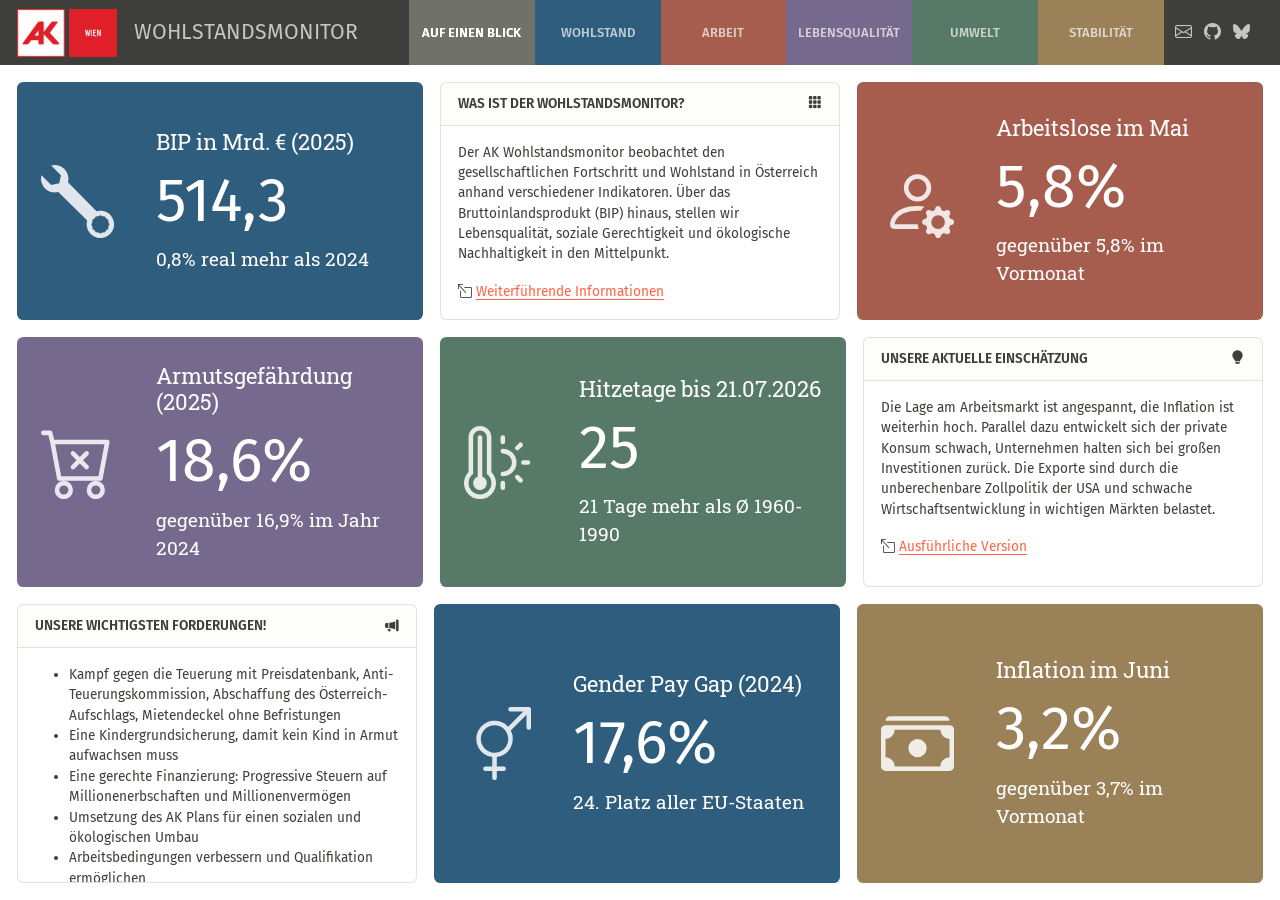
==== commit 9c0bc25d: "Built site for gh-pages" ====
--- a/dashboard.html
+++ b/dashboard.html
@@ -26,93 +26,61 @@
 </style>
 
 
-<script src="site_libs/quarto-nav/quarto-nav.js"></script>
-<script src="site_libs/clipboard/clipboard.min.js"></script>
-<script src="site_libs/quarto-search/autocomplete.umd.js"></script>
-<script src="site_libs/quarto-search/fuse.min.js"></script>
-<script src="site_libs/quarto-search/quarto-search.js"></script>
-<meta name="quarto:offset" content="./">
-<script src="site_libs/quarto-html/quarto.js" type="module"></script>
-<script src="site_libs/quarto-html/tabsets/tabsets.js" type="module"></script>
-<script src="site_libs/quarto-html/popper.min.js"></script>
-<script src="site_libs/quarto-html/tippy.umd.min.js"></script>
-<script src="site_libs/quarto-html/anchor.min.js"></script>
-<link href="site_libs/quarto-html/tippy.css" rel="stylesheet">
-<link href="site_libs/quarto-html/quarto-syntax-highlighting-15634bcf2e68342d4ad2dfa704d543f6.css" rel="stylesheet" class="quarto-color-scheme" id="quarto-text-highlighting-styles">
-<link href="site_libs/quarto-html/quarto-syntax-highlighting-dark-0a6b7249c26820e032cb0bd839ff02b1.css" rel="stylesheet" class="quarto-color-scheme quarto-color-alternate" id="quarto-text-highlighting-styles">
-<link href="site_libs/quarto-html/quarto-syntax-highlighting-15634bcf2e68342d4ad2dfa704d543f6.css" rel="stylesheet" class="quarto-color-scheme-extra" id="quarto-text-highlighting-styles">
-<script src="site_libs/bootstrap/bootstrap.min.js"></script>
-<link href="site_libs/bootstrap/bootstrap-icons.css" rel="stylesheet">
-<link href="site_libs/bootstrap/bootstrap-4b1a5555568d7417b14eed98a7a90d85.min.css" rel="stylesheet" append-hash="true" class="quarto-color-scheme" id="quarto-bootstrap" data-mode="light">
-<link href="site_libs/bootstrap/bootstrap-dark-4b1a5555568d7417b14eed98a7a90d85.min.css" rel="stylesheet" append-hash="true" class="quarto-color-scheme quarto-color-alternate" id="quarto-bootstrap" data-mode="light">
-<link href="site_libs/bootstrap/bootstrap-4b1a5555568d7417b14eed98a7a90d85.min.css" rel="stylesheet" append-hash="true" class="quarto-color-scheme-extra" id="quarto-bootstrap" data-mode="light">
-<script src="site_libs/quarto-dashboard/quarto-dashboard.js"></script>
-<script src="site_libs/quarto-dashboard/stickythead.js"></script>
-
-
-
-<script src="site_libs/quarto-dashboard/web-components.js" type="module"></script>
-<script src="site_libs/quarto-dashboard/components.js"></script>
-
-<script id="quarto-search-options" type="application/json">{
-  "location": "sidebar",
-  "copy-button": false,
-  "collapse-after": 3,
-  "panel-placement": "start",
-  "type": "textbox",
-  "limit": 50,
-  "keyboard-shortcut": [
-    "f",
-    "/",
-    "s"
-  ],
-  "show-item-context": false,
-  "language": {
-    "search-no-results-text": "No results",
-    "search-matching-documents-text": "matching documents",
-    "search-copy-link-title": "Copy link to search",
-    "search-hide-matches-text": "Hide additional matches",
-    "search-more-match-text": "more match in this document",
-    "search-more-matches-text": "more matches in this document",
-    "search-clear-button-title": "Clear",
-    "search-text-placeholder": "",
-    "search-detached-cancel-button-title": "Cancel",
-    "search-submit-button-title": "Submit",
-    "search-label": "Search"
-  }
-}</script>
-<link href="site_libs/htmltools-fill-0.5.9/fill.css" rel="stylesheet">
-<script src="site_libs/bslib-component-js-0.11.0/components.min.js"></script>
-<script src="site_libs/bslib-component-js-0.11.0/web-components.min.js" type="module"></script>
-<link href="site_libs/bslib-component-css-0.11.0/components.css" rel="stylesheet">
-<script src="site_libs/bslib-tag-require-0.11.0/tag-require.js"></script>
-<script src="site_libs/htmlwidgets-1.6.4/htmlwidgets.js"></script>
-<script src="site_libs/plotly-binding-4.12.0/plotly.js"></script>
-<script src="site_libs/typedarray-0.1/typedarray.min.js"></script>
-<script src="site_libs/jquery-3.6.0/jquery-3.6.0.min.js"></script>
-<link href="site_libs/crosstalk-1.2.2/css/crosstalk.min.css" rel="stylesheet">
-<script src="site_libs/crosstalk-1.2.2/js/crosstalk.min.js"></script>
-<link href="site_libs/plotly-htmlwidgets-css-2.25.2/plotly-htmlwidgets.css" rel="stylesheet">
-<script src="site_libs/plotly-main-2.25.2/plotly-latest.min.js"></script>
-<link href="site_libs/datatables-css-0.0.0/datatables-crosstalk.css" rel="stylesheet">
-<script src="site_libs/datatables-binding-0.34.0/datatables.js"></script>
-<link href="site_libs/dt-core-1.13.6/css/jquery.dataTables.min.css" rel="stylesheet">
-<link href="site_libs/dt-core-1.13.6/css/jquery.dataTables.extra.css" rel="stylesheet">
-<script src="site_libs/dt-core-1.13.6/js/jquery.dataTables.min.js"></script>
-<link href="site_libs/dt-ext-buttons-1.13.6/css/buttons.dataTables.min.css" rel="stylesheet">
-<script src="site_libs/dt-ext-buttons-1.13.6/js/dataTables.buttons.min.js"></script>
-<script src="site_libs/dt-ext-buttons-1.13.6/js/buttons.html5.min.js"></script>
-<script src="site_libs/dt-ext-buttons-1.13.6/js/buttons.colVis.min.js"></script>
-<script src="site_libs/dt-ext-buttons-1.13.6/js/buttons.print.min.js"></script>
-<link href="site_libs/leaflet-1.3.1/leaflet.css" rel="stylesheet">
-<script src="site_libs/leaflet-1.3.1/leaflet.js"></script>
-<link href="site_libs/leafletfix-1.0.0/leafletfix.css" rel="stylesheet">
-<script src="site_libs/proj4-2.6.2/proj4.min.js"></script>
-<script src="site_libs/Proj4Leaflet-1.0.1/proj4leaflet.js"></script>
-<link href="site_libs/rstudio_leaflet-1.3.1/rstudio_leaflet.css" rel="stylesheet">
-<script src="site_libs/leaflet-binding-2.2.3/leaflet.js"></script>
-<script src="site_libs/leaflet-providers-3.0.0/leaflet-providers.js"></script>
-<script src="site_libs/leaflet-providers-plugin-2.2.3/leaflet-providers-plugin.js"></script>
+<script src="dashboard_files/libs/clipboard/clipboard.min.js"></script>
+<script src="dashboard_files/libs/quarto-html/quarto.js" type="module"></script>
+<script src="dashboard_files/libs/quarto-html/tabsets/tabsets.js" type="module"></script>
+<script src="dashboard_files/libs/quarto-html/popper.min.js"></script>
+<script src="dashboard_files/libs/quarto-html/tippy.umd.min.js"></script>
+<script src="dashboard_files/libs/quarto-html/anchor.min.js"></script>
+<link href="dashboard_files/libs/quarto-html/tippy.css" rel="stylesheet">
+<link href="dashboard_files/libs/quarto-html/quarto-syntax-highlighting-15634bcf2e68342d4ad2dfa704d543f6.css" rel="stylesheet" class="quarto-color-scheme" id="quarto-text-highlighting-styles">
+<link href="dashboard_files/libs/quarto-html/quarto-syntax-highlighting-dark-0a6b7249c26820e032cb0bd839ff02b1.css" rel="stylesheet" class="quarto-color-scheme quarto-color-alternate" id="quarto-text-highlighting-styles">
+<link href="dashboard_files/libs/quarto-html/quarto-syntax-highlighting-15634bcf2e68342d4ad2dfa704d543f6.css" rel="stylesheet" class="quarto-color-scheme-extra" id="quarto-text-highlighting-styles">
+<script src="dashboard_files/libs/bootstrap/bootstrap.min.js"></script>
+<link href="dashboard_files/libs/bootstrap/bootstrap-icons.css" rel="stylesheet">
+<link href="dashboard_files/libs/bootstrap/bootstrap-a08dff0bc5a724a572c56615b9b884c5.min.css" rel="stylesheet" append-hash="true" class="quarto-color-scheme" id="quarto-bootstrap" data-mode="light">
+<link href="dashboard_files/libs/bootstrap/bootstrap-dark-a08dff0bc5a724a572c56615b9b884c5.min.css" rel="stylesheet" append-hash="true" class="quarto-color-scheme quarto-color-alternate" id="quarto-bootstrap" data-mode="light">
+<link href="dashboard_files/libs/bootstrap/bootstrap-a08dff0bc5a724a572c56615b9b884c5.min.css" rel="stylesheet" append-hash="true" class="quarto-color-scheme-extra" id="quarto-bootstrap" data-mode="light">
+<script src="dashboard_files/libs/quarto-dashboard/quarto-dashboard.js"></script>
+<script src="dashboard_files/libs/quarto-dashboard/stickythead.js"></script>
+
+
+
+<script src="dashboard_files/libs/quarto-dashboard/web-components.js" type="module"></script>
+<script src="dashboard_files/libs/quarto-dashboard/components.js"></script>
+
+<link href="dashboard_files/libs/htmltools-fill-0.5.9/fill.css" rel="stylesheet">
+<script src="dashboard_files/libs/bslib-component-js-0.11.0/components.min.js"></script>
+<script src="dashboard_files/libs/bslib-component-js-0.11.0/web-components.min.js" type="module"></script>
+<link href="dashboard_files/libs/bslib-component-css-0.11.0/components.css" rel="stylesheet">
+<script src="dashboard_files/libs/bslib-tag-require-0.11.0/tag-require.js"></script>
+<script src="dashboard_files/libs/htmlwidgets-1.6.4/htmlwidgets.js"></script>
+<script src="dashboard_files/libs/plotly-binding-4.12.0/plotly.js"></script>
+<script src="dashboard_files/libs/typedarray-0.1/typedarray.min.js"></script>
+<script src="dashboard_files/libs/jquery-3.6.0/jquery-3.6.0.min.js"></script>
+<link href="dashboard_files/libs/crosstalk-1.2.2/css/crosstalk.min.css" rel="stylesheet">
+<script src="dashboard_files/libs/crosstalk-1.2.2/js/crosstalk.min.js"></script>
+<link href="dashboard_files/libs/plotly-htmlwidgets-css-2.25.2/plotly-htmlwidgets.css" rel="stylesheet">
+<script src="dashboard_files/libs/plotly-main-2.25.2/plotly-latest.min.js"></script>
+<link href="dashboard_files/libs/datatables-css-0.0.0/datatables-crosstalk.css" rel="stylesheet">
+<script src="dashboard_files/libs/datatables-binding-0.34.0/datatables.js"></script>
+<link href="dashboard_files/libs/dt-core-1.13.6/css/jquery.dataTables.min.css" rel="stylesheet">
+<link href="dashboard_files/libs/dt-core-1.13.6/css/jquery.dataTables.extra.css" rel="stylesheet">
+<script src="dashboard_files/libs/dt-core-1.13.6/js/jquery.dataTables.min.js"></script>
+<link href="dashboard_files/libs/dt-ext-buttons-1.13.6/css/buttons.dataTables.min.css" rel="stylesheet">
+<script src="dashboard_files/libs/dt-ext-buttons-1.13.6/js/dataTables.buttons.min.js"></script>
+<script src="dashboard_files/libs/dt-ext-buttons-1.13.6/js/buttons.html5.min.js"></script>
+<script src="dashboard_files/libs/dt-ext-buttons-1.13.6/js/buttons.colVis.min.js"></script>
+<script src="dashboard_files/libs/dt-ext-buttons-1.13.6/js/buttons.print.min.js"></script>
+<link href="dashboard_files/libs/leaflet-1.3.1/leaflet.css" rel="stylesheet">
+<script src="dashboard_files/libs/leaflet-1.3.1/leaflet.js"></script>
+<link href="dashboard_files/libs/leafletfix-1.0.0/leafletfix.css" rel="stylesheet">
+<script src="dashboard_files/libs/proj4-2.6.2/proj4.min.js"></script>
+<script src="dashboard_files/libs/Proj4Leaflet-1.0.1/proj4leaflet.js"></script>
+<link href="dashboard_files/libs/rstudio_leaflet-1.3.1/rstudio_leaflet.css" rel="stylesheet">
+<script src="dashboard_files/libs/leaflet-binding-2.2.3/leaflet.js"></script>
+<script src="dashboard_files/libs/leaflet-providers-3.0.0/leaflet-providers.js"></script>
+<script src="dashboard_files/libs/leaflet-providers-plugin-2.2.3/leaflet-providers-plugin.js"></script>
 
 
 </head>
@@ -139,12 +107,7 @@
 <div id="dashboard-collapse" class="navbar-collapse collapse"><ul class="navbar-nav navbar-nav-scroll me-auto" role="tablist"><li class="nav-item" role="presentation"><a id="tab-auf-einen-blick" class="nav-link active" data-bs-toggle="tab" role="tab" data-bs-target="#auf-einen-blick" data-scrolling="false" href="#auf-einen-blick" aria-controls="auf-einen-blick" aria-selected="true"><span class="nav-link-text">Auf einen Blick</span></a></li><li class="nav-item" role="presentation"><a id="tab-wohlstand" class="nav-link" data-bs-toggle="tab" role="tab" data-bs-target="#wohlstand" data-scrolling="false" href="#wohlstand" aria-controls="wohlstand" aria-selected="false"><span class="nav-link-text">Wohlstand</span></a></li><li class="nav-item" role="presentation"><a id="tab-arbeit" class="nav-link" data-bs-toggle="tab" role="tab" data-bs-target="#arbeit" data-scrolling="false" href="#arbeit" aria-controls="arbeit" aria-selected="false"><span class="nav-link-text">Arbeit</span></a></li><li class="nav-item" role="presentation"><a id="tab-lebensqualität" class="nav-link" data-bs-toggle="tab" role="tab" data-bs-target="#lebensqualität" data-scrolling="false" href="#lebensqualität" aria-controls="lebensqualität" aria-selected="false"><span class="nav-link-text">Lebensqualität</span></a></li><li class="nav-item" role="presentation"><a id="tab-umwelt" class="nav-link" data-bs-toggle="tab" role="tab" data-bs-target="#umwelt" data-scrolling="false" href="#umwelt" aria-controls="umwelt" aria-selected="false"><span class="nav-link-text">Umwelt</span></a></li><li class="nav-item" role="presentation"><a id="tab-stabilität" class="nav-link" data-bs-toggle="tab" role="tab" data-bs-target="#stabilität" data-scrolling="false" href="#stabilität" aria-controls="stabilität" aria-selected="false"><span class="nav-link-text">Stabilität</span></a></li></ul><div class="quarto-dashboard-links"><a class="quarto-dashboard-link" href="mailto:matthias.schnetzer@akwien.at"><i class="bi bi-envelope"></i></a><a class="quarto-dashboard-link" href="https://github.com/mschnetzer"><i class="bi bi-github"></i></a><a class="quarto-dashboard-link" href="https://bsky.app/profile/matschnetzer.bsky.social"><i class="bi bi-bluesky"></i></a></div></div></div>
 </nav>
 </header>
-<div id="quarto-search-results"></div>
-<!-- content -->
-<div id="quarto-content" class="quarto-container page-layout-custom quarto-dashboard-content bslib-gap-spacing html-fill-container bslib-page-fill quarto-dashboard-pages">
-<!-- sidebar -->
-<!-- margin-sidebar -->
-<!-- main -->
+<div class="page-layout-custom quarto-dashboard-content bslib-gap-spacing html-fill-container bslib-page-fill quarto-dashboard-pages">  
 
 <div class="bslib-grid-item html-fill-item tab-content bslib-grid" data-layout="fill" style="display: grid; grid-template-rows: minmax(3em, 1fr); grid-auto-columns: minmax(0, 1fr);">
 <div id="auf-einen-blick" class="dashboard-page tab-pane show active html-fill-item html-fill-container" data-orientation="rows" aria-labelledby="tab-auf-einen-blick">
@@ -279,13 +242,13 @@
 
 <div class="tab-content html-fill-item html-fill-container" data-tabset-id="card-tabset-10"><div class="tab-pane active show html-fill-item html-fill-container" role="tabpanel" id="card-tabset-10-1"><div class="card-body html-fill-item html-fill-container" data-title="BIP pro Kopf in Österreich">
 <div class="cell-output-display html-fill-item html-fill-container">
-<div class="plotly html-widget html-fill-item html-fill-container" id="htmlwidget-4a3b950944954421f40d" style="width:100%;height:406px;"></div>
-<script type="application/json" data-for="htmlwidget-4a3b950944954421f40d">{"x":{"data":[{"x":[10957,11323,11688,12053,12418,12784,13149,13514,13879,14245,14610,14975,15340,15706,16071,16436,16801,17167,17532,17897,18262,18628,18993,19358,19723,20089],"y":[37880,38230,38610,38880,39620,40270,41370,42790,43270,41620,42280,43370,43450,43080,43070,43200,43550,44260,45140,45730,42650,44580,46430,45670,45140,45380],"text":["2000: 37.880 €","2001: 38.230 €","2002: 38.610 €","2003: 38.880 €","2004: 39.620 €","2005: 40.270 €","2006: 41.370 €","2007: 42.790 €","2008: 43.270 €","2009: 41.620 €","2010: 42.280 €","2011: 43.370 €","2012: 43.450 €","2013: 43.080 €","2014: 43.070 €","2015: 43.200 €","2016: 43.550 €","2017: 44.260 €","2018: 45.140 €","2019: 45.730 €","2020: 42.650 €","2021: 44.580 €","2022: 46.430 €","2023: 45.670 €","2024: 45.140 €","2025: 45.380 €"],"type":"scatter","mode":"markers","marker":{"autocolorscale":false,"color":"rgba(139,0,0,1)","opacity":1,"size":7.559055118110237,"symbol":"circle","line":{"width":1.8897637795275593,"color":"rgba(139,0,0,1)"}},"hoveron":"points","showlegend":false,"xaxis":"x","yaxis":"y","hoverinfo":"text","frame":null},{"x":[10957,11323,11688,12053,12418,12784,13149,13514,13879,14245,14610,14975,15340,15706,16071,16436,16801,17167,17532,17897,18262,18628,18993,19358,19723,20089],"y":[37880,38230,38610,38880,39620,40270,41370,42790,43270,41620,42280,43370,43450,43080,43070,43200,43550,44260,45140,45730,42650,44580,46430,45670,45140,45380],"text":"","type":"scatter","mode":"lines","line":{"width":5.2913385826771648,"color":"rgba(139,0,0,1)","dash":"solid"},"hoveron":"points","showlegend":false,"xaxis":"x","yaxis":"y","hoverinfo":"text","frame":null}],"layout":{"margin":{"t":25.298464092984645,"r":9.2984640929846432,"b":28.825238688252391,"l":73.457866334578682},"paper_bgcolor":"rgba(255,255,255,1)","font":{"color":"rgba(0,0,0,1)","family":"Roboto Condensed","size":18.596928185969279},"xaxis":{"domain":[0,1],"automargin":true,"type":"linear","autorange":false,"range":[10500.4,20545.599999999999],"tickmode":"array","ticktext":["2000","2010","2020"],"tickvals":[10957,14610,18262],"categoryorder":"array","categoryarray":["2000","2010","2020"],"nticks":null,"ticks":"","tickcolor":null,"ticklen":4.6492320464923198,"tickwidth":0,"showticklabels":true,"tickfont":{"color":"rgba(77,77,77,1)","family":"Roboto Condensed","size":14.877542548775427},"tickangle":-0,"showline":false,"linecolor":null,"linewidth":0,"showgrid":true,"gridcolor":"rgba(235,235,235,1)","gridwidth":0.8453149175440583,"zeroline":false,"anchor":"y","title":{"text":"","font":{"color":"rgba(0,0,0,1)","family":"Roboto Condensed","size":18.596928185969279}},"hoverformat":".2f"},"yaxis":{"domain":[0,1],"automargin":true,"type":"linear","autorange":false,"range":[37452.5,46857.5],"tickmode":"array","ticktext":["37.500 €","40.000 €","42.500 €","45.000 €"],"tickvals":[37500,40000,42500,45000],"categoryorder":"array","categoryarray":["37.500 €","40.000 €","42.500 €","45.000 €"],"nticks":null,"ticks":"","tickcolor":null,"ticklen":4.6492320464923216,"tickwidth":0,"showticklabels":true,"tickfont":{"color":"rgba(77,77,77,1)","family":"Roboto Condensed","size":14.87754254877543},"tickangle":-0,"showline":false,"linecolor":null,"linewidth":0,"showgrid":true,"gridcolor":"rgba(235,235,235,1)","gridwidth":0.8453149175440583,"zeroline":false,"anchor":"x","title":{"text":"","font":{"color":"rgba(0,0,0,1)","family":"Roboto Condensed","size":18.596928185969279}},"hoverformat":".2f"},"shapes":[],"showlegend":false,"legend":{"bgcolor":null,"bordercolor":null,"borderwidth":0,"font":{"color":"rgba(0,0,0,1)","family":"Roboto Condensed","size":14.877542548775427}},"hovermode":"closest","barmode":"relative","hoverlabel":{"bgcolor":"white","font":{"family":"Roboto Condensed"}}},"config":{"doubleClick":"reset","modeBarButtonsToAdd":["hoverclosest","hovercompare"],"showSendToCloud":false},"source":"A","attrs":{"e14031b73368":{"x":{},"y":{},"text":{},"type":"scatter"},"e14072900a57":{"x":{},"y":{}}},"cur_data":"e14031b73368","visdat":{"e14031b73368":["function (y) ","x"],"e14072900a57":["function (y) ","x"]},"highlight":{"on":"plotly_click","persistent":false,"dynamic":false,"selectize":false,"opacityDim":0.20000000000000001,"selected":{"opacity":1},"debounce":0},"shinyEvents":["plotly_hover","plotly_click","plotly_selected","plotly_relayout","plotly_brushed","plotly_brushing","plotly_clickannotation","plotly_doubleclick","plotly_deselect","plotly_afterplot","plotly_sunburstclick"],"base_url":"https://plot.ly"},"evals":[],"jsHooks":[]}</script>
+<div class="plotly html-widget html-fill-item html-fill-container" id="htmlwidget-49fa3723221f25466015" style="width:100%;height:406px;"></div>
+<script type="application/json" data-for="htmlwidget-49fa3723221f25466015">{"x":{"data":[{"x":[10957,11323,11688,12053,12418,12784,13149,13514,13879,14245,14610,14975,15340,15706,16071,16436,16801,17167,17532,17897,18262,18628,18993,19358,19723,20089],"y":[37880,38230,38610,38880,39620,40270,41370,42790,43270,41620,42280,43370,43450,43080,43070,43200,43550,44260,45140,45730,42650,44580,46430,45670,45140,45380],"text":["2000: 37.880 €","2001: 38.230 €","2002: 38.610 €","2003: 38.880 €","2004: 39.620 €","2005: 40.270 €","2006: 41.370 €","2007: 42.790 €","2008: 43.270 €","2009: 41.620 €","2010: 42.280 €","2011: 43.370 €","2012: 43.450 €","2013: 43.080 €","2014: 43.070 €","2015: 43.200 €","2016: 43.550 €","2017: 44.260 €","2018: 45.140 €","2019: 45.730 €","2020: 42.650 €","2021: 44.580 €","2022: 46.430 €","2023: 45.670 €","2024: 45.140 €","2025: 45.380 €"],"type":"scatter","mode":"markers","marker":{"autocolorscale":false,"color":"rgba(139,0,0,1)","opacity":1,"size":7.559055118110237,"symbol":"circle","line":{"width":1.8897637795275593,"color":"rgba(139,0,0,1)"}},"hoveron":"points","showlegend":false,"xaxis":"x","yaxis":"y","hoverinfo":"text","frame":null},{"x":[10957,11323,11688,12053,12418,12784,13149,13514,13879,14245,14610,14975,15340,15706,16071,16436,16801,17167,17532,17897,18262,18628,18993,19358,19723,20089],"y":[37880,38230,38610,38880,39620,40270,41370,42790,43270,41620,42280,43370,43450,43080,43070,43200,43550,44260,45140,45730,42650,44580,46430,45670,45140,45380],"text":"","type":"scatter","mode":"lines","line":{"width":5.2913385826771648,"color":"rgba(139,0,0,1)","dash":"solid"},"hoveron":"points","showlegend":false,"xaxis":"x","yaxis":"y","hoverinfo":"text","frame":null}],"layout":{"margin":{"t":25.298464092984645,"r":9.2984640929846432,"b":28.825238688252391,"l":73.457866334578682},"paper_bgcolor":"rgba(255,255,255,1)","font":{"color":"rgba(0,0,0,1)","family":"Roboto Condensed","size":18.596928185969279},"xaxis":{"domain":[0,1],"automargin":true,"type":"linear","autorange":false,"range":[10500.4,20545.599999999999],"tickmode":"array","ticktext":["2000","2010","2020"],"tickvals":[10957,14610,18262],"categoryorder":"array","categoryarray":["2000","2010","2020"],"nticks":null,"ticks":"","tickcolor":null,"ticklen":4.6492320464923198,"tickwidth":0,"showticklabels":true,"tickfont":{"color":"rgba(77,77,77,1)","family":"Roboto Condensed","size":14.877542548775427},"tickangle":-0,"showline":false,"linecolor":null,"linewidth":0,"showgrid":true,"gridcolor":"rgba(235,235,235,1)","gridwidth":0.8453149175440583,"zeroline":false,"anchor":"y","title":{"text":"","font":{"color":"rgba(0,0,0,1)","family":"Roboto Condensed","size":18.596928185969279}},"hoverformat":".2f"},"yaxis":{"domain":[0,1],"automargin":true,"type":"linear","autorange":false,"range":[37452.5,46857.5],"tickmode":"array","ticktext":["37.500 €","40.000 €","42.500 €","45.000 €"],"tickvals":[37500,40000,42500,45000],"categoryorder":"array","categoryarray":["37.500 €","40.000 €","42.500 €","45.000 €"],"nticks":null,"ticks":"","tickcolor":null,"ticklen":4.6492320464923216,"tickwidth":0,"showticklabels":true,"tickfont":{"color":"rgba(77,77,77,1)","family":"Roboto Condensed","size":14.87754254877543},"tickangle":-0,"showline":false,"linecolor":null,"linewidth":0,"showgrid":true,"gridcolor":"rgba(235,235,235,1)","gridwidth":0.8453149175440583,"zeroline":false,"anchor":"x","title":{"text":"","font":{"color":"rgba(0,0,0,1)","family":"Roboto Condensed","size":18.596928185969279}},"hoverformat":".2f"},"shapes":[],"showlegend":false,"legend":{"bgcolor":null,"bordercolor":null,"borderwidth":0,"font":{"color":"rgba(0,0,0,1)","family":"Roboto Condensed","size":14.877542548775427}},"hovermode":"closest","barmode":"relative","hoverlabel":{"bgcolor":"white","font":{"family":"Roboto Condensed"}}},"config":{"doubleClick":"reset","modeBarButtonsToAdd":["hoverclosest","hovercompare"],"showSendToCloud":false},"source":"A","attrs":{"e7a860e47fb0":{"x":{},"y":{},"text":{},"type":"scatter"},"e7a8397b2d82":{"x":{},"y":{}}},"cur_data":"e7a860e47fb0","visdat":{"e7a860e47fb0":["function (y) ","x"],"e7a8397b2d82":["function (y) ","x"]},"highlight":{"on":"plotly_click","persistent":false,"dynamic":false,"selectize":false,"opacityDim":0.20000000000000001,"selected":{"opacity":1},"debounce":0},"shinyEvents":["plotly_hover","plotly_click","plotly_selected","plotly_relayout","plotly_brushed","plotly_brushing","plotly_clickannotation","plotly_doubleclick","plotly_deselect","plotly_afterplot","plotly_sunburstclick"],"base_url":"https://plot.ly"},"evals":[],"jsHooks":[]}</script>
 </div>
 </div></div><div class="tab-pane html-fill-item html-fill-container" role="tabpanel" id="card-tabset-10-2"><div class="card-body html-fill-item html-fill-container" data-title="Rohdaten">
 <div class="cell-output-display html-fill-item html-fill-container">
-<div class="datatables html-widget html-fill-item html-fill-container" id="htmlwidget-b178df8cc8db57d42535" style="width:100%;height:auto;"></div>
-<script type="application/json" data-for="htmlwidget-b178df8cc8db57d42535">{"x":{"filter":"none","vertical":false,"extensions":["Buttons"],"data":[["1","2","3","4","5","6","7","8","9","10","11","12","13","14","15","16","17","18","19","20","21","22","23","24","25","26"],[2000,2001,2002,2003,2004,2005,2006,2007,2008,2009,2010,2011,2012,2013,2014,2015,2016,2017,2018,2019,2020,2021,2022,2023,2024,2025],[37880,38230,38610,38880,39620,40270,41370,42790,43270,41620,42280,43370,43450,43080,43070,43200,43550,44260,45140,45730,42650,44580,46430,45670,45140,45380]],"container":"<table class=\"stripe hover\">\n  <thead>\n    <tr>\n      <th> <\/th>\n      <th>Jahr<\/th>\n      <th>BIP pro Kopf<\/th>\n    <\/tr>\n  <\/thead>\n<\/table>","options":{"bPaginate":false,"dom":"Bfrtip","language":{"info":"Showing _TOTAL_ entries","url":"https://cdn.datatables.net/plug-ins/1.11.3/i18n/de_de.json"},"buttons":["copy","csv"],"columnDefs":[{"className":"dt-right","targets":[1,2]},{"orderable":false,"targets":0},{"name":" ","targets":0},{"name":"year","targets":1},{"name":"values","targets":2}],"order":[],"autoWidth":false,"orderClasses":false},"selection":{"mode":"multiple","selected":null,"target":"row","selectable":null}},"evals":[],"jsHooks":[]}</script>
+<div class="datatables html-widget html-fill-item html-fill-container" id="htmlwidget-eda51e790eb71c60aa87" style="width:100%;height:auto;"></div>
+<script type="application/json" data-for="htmlwidget-eda51e790eb71c60aa87">{"x":{"filter":"none","vertical":false,"extensions":["Buttons"],"data":[["1","2","3","4","5","6","7","8","9","10","11","12","13","14","15","16","17","18","19","20","21","22","23","24","25","26"],[2000,2001,2002,2003,2004,2005,2006,2007,2008,2009,2010,2011,2012,2013,2014,2015,2016,2017,2018,2019,2020,2021,2022,2023,2024,2025],[37880,38230,38610,38880,39620,40270,41370,42790,43270,41620,42280,43370,43450,43080,43070,43200,43550,44260,45140,45730,42650,44580,46430,45670,45140,45380]],"container":"<table class=\"stripe hover\">\n  <thead>\n    <tr>\n      <th> <\/th>\n      <th>Jahr<\/th>\n      <th>BIP pro Kopf<\/th>\n    <\/tr>\n  <\/thead>\n<\/table>","options":{"bPaginate":false,"dom":"Bfrtip","language":{"info":"Showing _TOTAL_ entries","url":"https://cdn.datatables.net/plug-ins/1.11.3/i18n/de_de.json"},"buttons":["copy","csv"],"columnDefs":[{"className":"dt-right","targets":[1,2]},{"orderable":false,"targets":0},{"name":" ","targets":0},{"name":"year","targets":1},{"name":"values","targets":2}],"order":[],"autoWidth":false,"orderClasses":false},"selection":{"mode":"multiple","selected":null,"target":"row","selectable":null}},"evals":[],"jsHooks":[]}</script>
 </div>
 </div></div></div><script data-bslib-card-init="">bslib.Card.initializeAllCards();</script></div><div class="html-fill-item html-fill-container bslib-grid" style="display: grid; grid-template-rows: minmax(3em, 1fr); grid-auto-columns: minmax(0, 1fr);">
 <div class="card cell html-fill-item html-fill-container bslib-card" data-title="BIP pro Kopf im Europavergleich 2025" data-bslib-card-init="" data-require-bs-caller="card()">
@@ -294,8 +257,8 @@
 </span></div></div>
 <div class="card-body html-fill-item html-fill-container">
 <div class="cell-output-display html-fill-item html-fill-container">
-<div class="plotly html-widget html-fill-item html-fill-container" id="htmlwidget-626fce607092e30e225b" style="width:100%;height:406px;"></div>
-<script type="application/json" data-for="htmlwidget-626fce607092e30e225b">{"x":{"data":[{"x":[0,44650,null,0,11710,null,0,22510,null,0,60390,null,0,43210,null,0,21250,null,0,94930,null,0,28320,null,0,38360,null,0,17590,null,0,33080,null,0,30590,null,0,17520,null,0,20260,null,0,100380,null,0,16370,null,0,35000,null,0,51400,null,0,45380,null,0,17170,null,0,22560,null,0,13190,null,0,25680,null,0,19270,null,0,43450,null,0,49310],"y":[20,20,null,1,1,null,10,10,null,24,24,null,18,18,null,9,9,null,25,25,null,13,13,null,17,17,null,6,6,null,15,15,null,14,14,null,5,5,null,8,8,null,26,26,null,3,3,null,16,16,null,23,23,null,21,21,null,4,4,null,11,11,null,2,2,null,12,12,null,7,7,null,19,19,null,22,22],"text":["Belgien: 44.650 €","Belgien: 44.650 €",null,"Bulgarien: 11.710 €","Bulgarien: 11.710 €",null,"Tschechische Republik: 22.510 €","Tschechische Republik: 22.510 €",null,"Dänemark: 60.390 €","Dänemark: 60.390 €",null,"Deutschland: 43.210 €","Deutschland: 43.210 €",null,"Estland: 21.250 €","Estland: 21.250 €",null,"Irland: 94.930 €","Irland: 94.930 €",null,"Spanien: 28.320 €","Spanien: 28.320 €",null,"Frankreich: 38.360 €","Frankreich: 38.360 €",null,"Kroatien: 17.590 €","Kroatien: 17.590 €",null,"Italien: 33.080 €","Italien: 33.080 €",null,"Zypern: 30.590 €","Zypern: 30.590 €",null,"Lettland: 17.520 €","Lettland: 17.520 €",null,"Litauen: 20.260 €","Litauen: 20.260 €",null,"Luxemburg: 100.380 €","Luxemburg: 100.380 €",null,"Ungarn: 16.370 €","Ungarn: 16.370 €",null,"Malta: 35.000 €","Malta: 35.000 €",null,"Niederlande: 51.400 €","Niederlande: 51.400 €",null,"Österreich: 45.380 €","Österreich: 45.380 €",null,"Polen: 17.170 €","Polen: 17.170 €",null,"Portugal: 22.560 €","Portugal: 22.560 €",null,"Rumänien: 13.190 €","Rumänien: 13.190 €",null,"Slowenien: 25.680 €","Slowenien: 25.680 €",null,"Slowakei: 19.270 €","Slowakei: 19.270 €",null,"Finnland: 43.450 €","Finnland: 43.450 €",null,"Schweden: 49.310 €","Schweden: 49.310 €"],"type":"scatter","mode":"lines","line":{"width":5.2913385826771648,"color":"rgba(139,0,0,1)","dash":"solid"},"hoveron":"points","showlegend":false,"xaxis":"x","yaxis":"y","hoverinfo":"text","frame":null},{"x":[44650,11710,22510,60390,43210,21250,94930,28320,38360,17590,33080,30590,17520,20260,100380,16370,35000,51400,45380,17170,22560,13190,25680,19270,43450,49310],"y":[20,1,10,24,18,9,25,13,17,6,15,14,5,8,26,3,16,23,21,4,11,2,12,7,19,22],"text":["Belgien: 44.650 €","Bulgarien: 11.710 €","Tschechische Republik: 22.510 €","Dänemark: 60.390 €","Deutschland: 43.210 €","Estland: 21.250 €","Irland: 94.930 €","Spanien: 28.320 €","Frankreich: 38.360 €","Kroatien: 17.590 €","Italien: 33.080 €","Zypern: 30.590 €","Lettland: 17.520 €","Litauen: 20.260 €","Luxemburg: 100.380 €","Ungarn: 16.370 €","Malta: 35.000 €","Niederlande: 51.400 €","Österreich: 45.380 €","Polen: 17.170 €","Portugal: 22.560 €","Rumänien: 13.190 €","Slowenien: 25.680 €","Slowakei: 19.270 €","Finnland: 43.450 €","Schweden: 49.310 €"],"type":"scatter","mode":"markers","marker":{"autocolorscale":false,"color":"rgba(139,0,0,1)","opacity":1,"size":7.559055118110237,"symbol":"circle","line":{"width":1.8897637795275593,"color":"rgba(139,0,0,1)"}},"hoveron":"points","showlegend":false,"xaxis":"x","yaxis":"y","hoverinfo":"text","frame":null}],"layout":{"margin":{"t":23.305936073059364,"r":7.3059360730593621,"b":22.648401826484022,"l":22.648401826484022},"paper_bgcolor":"rgba(255,255,255,1)","font":{"color":"rgba(0,0,0,1)","family":"Roboto Condensed","size":14.611872146118724},"xaxis":{"domain":[0,1],"automargin":true,"type":"linear","autorange":false,"range":[-5019,105399],"tickmode":"array","ticktext":["0","25000","50000","75000","100000"],"tickvals":[0,25000.000000000004,50000,75000,100000],"categoryorder":"array","categoryarray":["0","25000","50000","75000","100000"],"nticks":null,"ticks":"","tickcolor":null,"ticklen":3.6529680365296811,"tickwidth":0,"showticklabels":true,"tickfont":{"color":"rgba(77,77,77,1)","family":"Roboto Condensed","size":11.68949771689498},"tickangle":-0,"showline":false,"linecolor":null,"linewidth":0,"showgrid":true,"gridcolor":"rgba(235,235,235,1)","gridwidth":0.66417600664176002,"zeroline":false,"anchor":"y","title":{"text":"","font":{"color":"rgba(0,0,0,1)","family":"Roboto Condensed","size":14.611872146118724}},"hoverformat":".2f"},"yaxis":{"domain":[0,1],"automargin":true,"type":"linear","autorange":false,"range":[0.40000000000000002,26.600000000000001],"tickmode":"array","ticktext":["BG","RO","HU","PL","LV","HR","SK","LT","EE","CZ","PT","SI","ES","CY","IT","MT","FR","DE","FI","BE","AT","SE","NL","DK","IE","LU"],"tickvals":[1,2,3,3.9999999999999996,5,6,7,7.9999999999999991,9,10,11,12,13,14.000000000000002,15,15.999999999999998,17,18,19,20,21,22,23,24,25,26],"categoryorder":"array","categoryarray":["BG","RO","HU","PL","LV","HR","SK","LT","EE","CZ","PT","SI","ES","CY","IT","MT","FR","DE","FI","BE","AT","SE","NL","DK","IE","LU"],"nticks":null,"ticks":"","tickcolor":null,"ticklen":3.6529680365296811,"tickwidth":0,"showticklabels":true,"tickfont":{"color":"rgba(77,77,77,1)","family":"Roboto Condensed","size":11.68949771689498},"tickangle":-0,"showline":false,"linecolor":null,"linewidth":0,"showgrid":false,"gridcolor":null,"gridwidth":0,"zeroline":false,"anchor":"x","title":{"text":"","font":{"color":"rgba(0,0,0,1)","family":"Roboto Condensed","size":14.611872146118724}},"hoverformat":".2f"},"shapes":[],"showlegend":false,"legend":{"bgcolor":null,"bordercolor":null,"borderwidth":0,"font":{"color":"rgba(0,0,0,1)","family":"Roboto Condensed","size":11.68949771689498}},"hovermode":"closest","barmode":"relative","hoverlabel":{"bgcolor":"white","font":{"family":"Roboto Condensed"}}},"config":{"doubleClick":"reset","modeBarButtonsToAdd":["hoverclosest","hovercompare"],"showSendToCloud":false},"source":"A","attrs":{"e1402e016e9":{"x":{},"y":{},"text":{},"xend":{},"yend":{},"type":"scatter"},"e14046001c78":{"x":{},"y":{},"text":{}}},"cur_data":"e1402e016e9","visdat":{"e1402e016e9":["function (y) ","x"],"e14046001c78":["function (y) ","x"]},"highlight":{"on":"plotly_click","persistent":false,"dynamic":false,"selectize":false,"opacityDim":0.20000000000000001,"selected":{"opacity":1},"debounce":0},"shinyEvents":["plotly_hover","plotly_click","plotly_selected","plotly_relayout","plotly_brushed","plotly_brushing","plotly_clickannotation","plotly_doubleclick","plotly_deselect","plotly_afterplot","plotly_sunburstclick"],"base_url":"https://plot.ly"},"evals":[],"jsHooks":[]}</script>
+<div class="plotly html-widget html-fill-item html-fill-container" id="htmlwidget-aca47ccb0f1ae697ef1b" style="width:100%;height:406px;"></div>
+<script type="application/json" data-for="htmlwidget-aca47ccb0f1ae697ef1b">{"x":{"data":[{"x":[0,44650,null,0,11710,null,0,22510,null,0,60390,null,0,43210,null,0,21250,null,0,94930,null,0,28320,null,0,38360,null,0,17590,null,0,33080,null,0,30590,null,0,17520,null,0,20260,null,0,100380,null,0,16370,null,0,35000,null,0,51400,null,0,45380,null,0,17170,null,0,22560,null,0,13190,null,0,25680,null,0,19270,null,0,43450,null,0,49310],"y":[20,20,null,1,1,null,10,10,null,24,24,null,18,18,null,9,9,null,25,25,null,13,13,null,17,17,null,6,6,null,15,15,null,14,14,null,5,5,null,8,8,null,26,26,null,3,3,null,16,16,null,23,23,null,21,21,null,4,4,null,11,11,null,2,2,null,12,12,null,7,7,null,19,19,null,22,22],"text":["Belgien: 44.650 €","Belgien: 44.650 €",null,"Bulgarien: 11.710 €","Bulgarien: 11.710 €",null,"Tschechische Republik: 22.510 €","Tschechische Republik: 22.510 €",null,"Dänemark: 60.390 €","Dänemark: 60.390 €",null,"Deutschland: 43.210 €","Deutschland: 43.210 €",null,"Estland: 21.250 €","Estland: 21.250 €",null,"Irland: 94.930 €","Irland: 94.930 €",null,"Spanien: 28.320 €","Spanien: 28.320 €",null,"Frankreich: 38.360 €","Frankreich: 38.360 €",null,"Kroatien: 17.590 €","Kroatien: 17.590 €",null,"Italien: 33.080 €","Italien: 33.080 €",null,"Zypern: 30.590 €","Zypern: 30.590 €",null,"Lettland: 17.520 €","Lettland: 17.520 €",null,"Litauen: 20.260 €","Litauen: 20.260 €",null,"Luxemburg: 100.380 €","Luxemburg: 100.380 €",null,"Ungarn: 16.370 €","Ungarn: 16.370 €",null,"Malta: 35.000 €","Malta: 35.000 €",null,"Niederlande: 51.400 €","Niederlande: 51.400 €",null,"Österreich: 45.380 €","Österreich: 45.380 €",null,"Polen: 17.170 €","Polen: 17.170 €",null,"Portugal: 22.560 €","Portugal: 22.560 €",null,"Rumänien: 13.190 €","Rumänien: 13.190 €",null,"Slowenien: 25.680 €","Slowenien: 25.680 €",null,"Slowakei: 19.270 €","Slowakei: 19.270 €",null,"Finnland: 43.450 €","Finnland: 43.450 €",null,"Schweden: 49.310 €","Schweden: 49.310 €"],"type":"scatter","mode":"lines","line":{"width":5.2913385826771648,"color":"rgba(139,0,0,1)","dash":"solid"},"hoveron":"points","showlegend":false,"xaxis":"x","yaxis":"y","hoverinfo":"text","frame":null},{"x":[44650,11710,22510,60390,43210,21250,94930,28320,38360,17590,33080,30590,17520,20260,100380,16370,35000,51400,45380,17170,22560,13190,25680,19270,43450,49310],"y":[20,1,10,24,18,9,25,13,17,6,15,14,5,8,26,3,16,23,21,4,11,2,12,7,19,22],"text":["Belgien: 44.650 €","Bulgarien: 11.710 €","Tschechische Republik: 22.510 €","Dänemark: 60.390 €","Deutschland: 43.210 €","Estland: 21.250 €","Irland: 94.930 €","Spanien: 28.320 €","Frankreich: 38.360 €","Kroatien: 17.590 €","Italien: 33.080 €","Zypern: 30.590 €","Lettland: 17.520 €","Litauen: 20.260 €","Luxemburg: 100.380 €","Ungarn: 16.370 €","Malta: 35.000 €","Niederlande: 51.400 €","Österreich: 45.380 €","Polen: 17.170 €","Portugal: 22.560 €","Rumänien: 13.190 €","Slowenien: 25.680 €","Slowakei: 19.270 €","Finnland: 43.450 €","Schweden: 49.310 €"],"type":"scatter","mode":"markers","marker":{"autocolorscale":false,"color":"rgba(139,0,0,1)","opacity":1,"size":7.559055118110237,"symbol":"circle","line":{"width":1.8897637795275593,"color":"rgba(139,0,0,1)"}},"hoveron":"points","showlegend":false,"xaxis":"x","yaxis":"y","hoverinfo":"text","frame":null}],"layout":{"margin":{"t":23.305936073059364,"r":7.3059360730593621,"b":22.648401826484022,"l":22.648401826484022},"paper_bgcolor":"rgba(255,255,255,1)","font":{"color":"rgba(0,0,0,1)","family":"Roboto Condensed","size":14.611872146118724},"xaxis":{"domain":[0,1],"automargin":true,"type":"linear","autorange":false,"range":[-5019,105399],"tickmode":"array","ticktext":["0","25000","50000","75000","100000"],"tickvals":[0,25000.000000000004,50000,75000,100000],"categoryorder":"array","categoryarray":["0","25000","50000","75000","100000"],"nticks":null,"ticks":"","tickcolor":null,"ticklen":3.6529680365296811,"tickwidth":0,"showticklabels":true,"tickfont":{"color":"rgba(77,77,77,1)","family":"Roboto Condensed","size":11.68949771689498},"tickangle":-0,"showline":false,"linecolor":null,"linewidth":0,"showgrid":true,"gridcolor":"rgba(235,235,235,1)","gridwidth":0.66417600664176002,"zeroline":false,"anchor":"y","title":{"text":"","font":{"color":"rgba(0,0,0,1)","family":"Roboto Condensed","size":14.611872146118724}},"hoverformat":".2f"},"yaxis":{"domain":[0,1],"automargin":true,"type":"linear","autorange":false,"range":[0.40000000000000002,26.600000000000001],"tickmode":"array","ticktext":["BG","RO","HU","PL","LV","HR","SK","LT","EE","CZ","PT","SI","ES","CY","IT","MT","FR","DE","FI","BE","AT","SE","NL","DK","IE","LU"],"tickvals":[1,2,3,3.9999999999999996,5,6,7,7.9999999999999991,9,10,11,12,13,14.000000000000002,15,15.999999999999998,17,18,19,20,21,22,23,24,25,26],"categoryorder":"array","categoryarray":["BG","RO","HU","PL","LV","HR","SK","LT","EE","CZ","PT","SI","ES","CY","IT","MT","FR","DE","FI","BE","AT","SE","NL","DK","IE","LU"],"nticks":null,"ticks":"","tickcolor":null,"ticklen":3.6529680365296811,"tickwidth":0,"showticklabels":true,"tickfont":{"color":"rgba(77,77,77,1)","family":"Roboto Condensed","size":11.68949771689498},"tickangle":-0,"showline":false,"linecolor":null,"linewidth":0,"showgrid":false,"gridcolor":null,"gridwidth":0,"zeroline":false,"anchor":"x","title":{"text":"","font":{"color":"rgba(0,0,0,1)","family":"Roboto Condensed","size":14.611872146118724}},"hoverformat":".2f"},"shapes":[],"showlegend":false,"legend":{"bgcolor":null,"bordercolor":null,"borderwidth":0,"font":{"color":"rgba(0,0,0,1)","family":"Roboto Condensed","size":11.68949771689498}},"hovermode":"closest","barmode":"relative","hoverlabel":{"bgcolor":"white","font":{"family":"Roboto Condensed"}}},"config":{"doubleClick":"reset","modeBarButtonsToAdd":["hoverclosest","hovercompare"],"showSendToCloud":false},"source":"A","attrs":{"e7a86520566b":{"x":{},"y":{},"text":{},"xend":{},"yend":{},"type":"scatter"},"e7a82e09beab":{"x":{},"y":{},"text":{}}},"cur_data":"e7a86520566b","visdat":{"e7a86520566b":["function (y) ","x"],"e7a82e09beab":["function (y) ","x"]},"highlight":{"on":"plotly_click","persistent":false,"dynamic":false,"selectize":false,"opacityDim":0.20000000000000001,"selected":{"opacity":1},"debounce":0},"shinyEvents":["plotly_hover","plotly_click","plotly_selected","plotly_relayout","plotly_brushed","plotly_brushing","plotly_clickannotation","plotly_doubleclick","plotly_deselect","plotly_afterplot","plotly_sunburstclick"],"base_url":"https://plot.ly"},"evals":[],"jsHooks":[]}</script>
 </div>
 </div>
 <script data-bslib-card-init="">bslib.Card.initializeAllCards();</script></div>
@@ -309,8 +272,8 @@
 </span></div></div>
 <div class="card-body html-fill-item html-fill-container">
 <div class="cell-output-display html-fill-item html-fill-container">
-<div class="plotly html-widget html-fill-item html-fill-container" id="htmlwidget-99023d01c2b45c1ab242" style="width:100%;height:406px;"></div>
-<script type="application/json" data-for="htmlwidget-99023d01c2b45c1ab242">{"x":{"data":[{"x":[10957,11323,11688,12053,12418,12784,13149,13514,13879,14245,14610,14975,15340,15706,16071,16436,16801,17167,17532,17897,18262,18628,18993,19358,19723,20089],"y":[37880,38230,38610,38880,39620,40270,41370,42790,43270,41620,42280,43370,43450,43080,43070,43200,43550,44260,45140,45730,42650,44580,46430,45670,45140,45380],"text":["2000: 37.880 €","2001: 38.230 €","2002: 38.610 €","2003: 38.880 €","2004: 39.620 €","2005: 40.270 €","2006: 41.370 €","2007: 42.790 €","2008: 43.270 €","2009: 41.620 €","2010: 42.280 €","2011: 43.370 €","2012: 43.450 €","2013: 43.080 €","2014: 43.070 €","2015: 43.200 €","2016: 43.550 €","2017: 44.260 €","2018: 45.140 €","2019: 45.730 €","2020: 42.650 €","2021: 44.580 €","2022: 46.430 €","2023: 45.670 €","2024: 45.140 €","2025: 45.380 €"],"type":"scatter","mode":"markers","marker":{"autocolorscale":false,"color":"rgba(139,0,0,1)","opacity":1,"size":7.559055118110237,"symbol":"circle","line":{"width":1.8897637795275593,"color":"rgba(139,0,0,1)"}},"hoveron":"points","showlegend":false,"xaxis":"x","yaxis":"y","hoverinfo":"text","frame":null},{"x":[10957,11323,11688,12053,12418,12784,13149,13514,13879,14245,14610,14975,15340,15706,16071,16436,16801,17167,17532,17897,18262,18628,18993,19358,19723,20089],"y":[37880,38230,38610,38880,39620,40270,41370,42790,43270,41620,42280,43370,43450,43080,43070,43200,43550,44260,45140,45730,42650,44580,46430,45670,45140,45380],"text":"","type":"scatter","mode":"lines","line":{"width":5.2913385826771648,"color":"rgba(139,0,0,1)","dash":"solid"},"hoveron":"points","showlegend":false,"xaxis":"x","yaxis":"y","hoverinfo":"text","frame":null}],"layout":{"margin":{"t":25.298464092984645,"r":9.2984640929846432,"b":28.825238688252391,"l":73.457866334578682},"paper_bgcolor":"rgba(255,255,255,1)","font":{"color":"rgba(0,0,0,1)","family":"Roboto Condensed","size":18.596928185969279},"xaxis":{"domain":[0,1],"automargin":true,"type":"linear","autorange":false,"range":[10500.4,20545.599999999999],"tickmode":"array","ticktext":["2000","2010","2020"],"tickvals":[10957,14610,18262],"categoryorder":"array","categoryarray":["2000","2010","2020"],"nticks":null,"ticks":"","tickcolor":null,"ticklen":4.6492320464923198,"tickwidth":0,"showticklabels":true,"tickfont":{"color":"rgba(77,77,77,1)","family":"Roboto Condensed","size":14.877542548775427},"tickangle":-0,"showline":false,"linecolor":null,"linewidth":0,"showgrid":true,"gridcolor":"rgba(235,235,235,1)","gridwidth":0.8453149175440583,"zeroline":false,"anchor":"y","title":{"text":"","font":{"color":"rgba(0,0,0,1)","family":"Roboto Condensed","size":18.596928185969279}},"hoverformat":".2f"},"yaxis":{"domain":[0,1],"automargin":true,"type":"linear","autorange":false,"range":[37452.5,46857.5],"tickmode":"array","ticktext":["37.500 €","40.000 €","42.500 €","45.000 €"],"tickvals":[37500,40000,42500,45000],"categoryorder":"array","categoryarray":["37.500 €","40.000 €","42.500 €","45.000 €"],"nticks":null,"ticks":"","tickcolor":null,"ticklen":4.6492320464923216,"tickwidth":0,"showticklabels":true,"tickfont":{"color":"rgba(77,77,77,1)","family":"Roboto Condensed","size":14.87754254877543},"tickangle":-0,"showline":false,"linecolor":null,"linewidth":0,"showgrid":true,"gridcolor":"rgba(235,235,235,1)","gridwidth":0.8453149175440583,"zeroline":false,"anchor":"x","title":{"text":"","font":{"color":"rgba(0,0,0,1)","family":"Roboto Condensed","size":18.596928185969279}},"hoverformat":".2f"},"shapes":[],"showlegend":false,"legend":{"bgcolor":null,"bordercolor":null,"borderwidth":0,"font":{"color":"rgba(0,0,0,1)","family":"Roboto Condensed","size":14.877542548775427}},"hovermode":"closest","barmode":"relative","hoverlabel":{"bgcolor":"white","font":{"family":"Roboto Condensed"}}},"config":{"doubleClick":"reset","modeBarButtonsToAdd":["hoverclosest","hovercompare"],"showSendToCloud":false},"source":"A","attrs":{"e140227833a1":{"x":{},"y":{},"text":{},"type":"scatter"},"e140185a0b5":{"x":{},"y":{}}},"cur_data":"e140227833a1","visdat":{"e140227833a1":["function (y) ","x"],"e140185a0b5":["function (y) ","x"]},"highlight":{"on":"plotly_click","persistent":false,"dynamic":false,"selectize":false,"opacityDim":0.20000000000000001,"selected":{"opacity":1},"debounce":0},"shinyEvents":["plotly_hover","plotly_click","plotly_selected","plotly_relayout","plotly_brushed","plotly_brushing","plotly_clickannotation","plotly_doubleclick","plotly_deselect","plotly_afterplot","plotly_sunburstclick"],"base_url":"https://plot.ly"},"evals":[],"jsHooks":[]}</script>
+<div class="plotly html-widget html-fill-item html-fill-container" id="htmlwidget-b22684c2499bc68d272d" style="width:100%;height:406px;"></div>
+<script type="application/json" data-for="htmlwidget-b22684c2499bc68d272d">{"x":{"data":[{"x":[10957,11323,11688,12053,12418,12784,13149,13514,13879,14245,14610,14975,15340,15706,16071,16436,16801,17167,17532,17897,18262,18628,18993,19358,19723,20089],"y":[37880,38230,38610,38880,39620,40270,41370,42790,43270,41620,42280,43370,43450,43080,43070,43200,43550,44260,45140,45730,42650,44580,46430,45670,45140,45380],"text":["2000: 37.880 €","2001: 38.230 €","2002: 38.610 €","2003: 38.880 €","2004: 39.620 €","2005: 40.270 €","2006: 41.370 €","2007: 42.790 €","2008: 43.270 €","2009: 41.620 €","2010: 42.280 €","2011: 43.370 €","2012: 43.450 €","2013: 43.080 €","2014: 43.070 €","2015: 43.200 €","2016: 43.550 €","2017: 44.260 €","2018: 45.140 €","2019: 45.730 €","2020: 42.650 €","2021: 44.580 €","2022: 46.430 €","2023: 45.670 €","2024: 45.140 €","2025: 45.380 €"],"type":"scatter","mode":"markers","marker":{"autocolorscale":false,"color":"rgba(139,0,0,1)","opacity":1,"size":7.559055118110237,"symbol":"circle","line":{"width":1.8897637795275593,"color":"rgba(139,0,0,1)"}},"hoveron":"points","showlegend":false,"xaxis":"x","yaxis":"y","hoverinfo":"text","frame":null},{"x":[10957,11323,11688,12053,12418,12784,13149,13514,13879,14245,14610,14975,15340,15706,16071,16436,16801,17167,17532,17897,18262,18628,18993,19358,19723,20089],"y":[37880,38230,38610,38880,39620,40270,41370,42790,43270,41620,42280,43370,43450,43080,43070,43200,43550,44260,45140,45730,42650,44580,46430,45670,45140,45380],"text":"","type":"scatter","mode":"lines","line":{"width":5.2913385826771648,"color":"rgba(139,0,0,1)","dash":"solid"},"hoveron":"points","showlegend":false,"xaxis":"x","yaxis":"y","hoverinfo":"text","frame":null}],"layout":{"margin":{"t":25.298464092984645,"r":9.2984640929846432,"b":28.825238688252391,"l":73.457866334578682},"paper_bgcolor":"rgba(255,255,255,1)","font":{"color":"rgba(0,0,0,1)","family":"Roboto Condensed","size":18.596928185969279},"xaxis":{"domain":[0,1],"automargin":true,"type":"linear","autorange":false,"range":[10500.4,20545.599999999999],"tickmode":"array","ticktext":["2000","2010","2020"],"tickvals":[10957,14610,18262],"categoryorder":"array","categoryarray":["2000","2010","2020"],"nticks":null,"ticks":"","tickcolor":null,"ticklen":4.6492320464923198,"tickwidth":0,"showticklabels":true,"tickfont":{"color":"rgba(77,77,77,1)","family":"Roboto Condensed","size":14.877542548775427},"tickangle":-0,"showline":false,"linecolor":null,"linewidth":0,"showgrid":true,"gridcolor":"rgba(235,235,235,1)","gridwidth":0.8453149175440583,"zeroline":false,"anchor":"y","title":{"text":"","font":{"color":"rgba(0,0,0,1)","family":"Roboto Condensed","size":18.596928185969279}},"hoverformat":".2f"},"yaxis":{"domain":[0,1],"automargin":true,"type":"linear","autorange":false,"range":[37452.5,46857.5],"tickmode":"array","ticktext":["37.500 €","40.000 €","42.500 €","45.000 €"],"tickvals":[37500,40000,42500,45000],"categoryorder":"array","categoryarray":["37.500 €","40.000 €","42.500 €","45.000 €"],"nticks":null,"ticks":"","tickcolor":null,"ticklen":4.6492320464923216,"tickwidth":0,"showticklabels":true,"tickfont":{"color":"rgba(77,77,77,1)","family":"Roboto Condensed","size":14.87754254877543},"tickangle":-0,"showline":false,"linecolor":null,"linewidth":0,"showgrid":true,"gridcolor":"rgba(235,235,235,1)","gridwidth":0.8453149175440583,"zeroline":false,"anchor":"x","title":{"text":"","font":{"color":"rgba(0,0,0,1)","family":"Roboto Condensed","size":18.596928185969279}},"hoverformat":".2f"},"shapes":[],"showlegend":false,"legend":{"bgcolor":null,"bordercolor":null,"borderwidth":0,"font":{"color":"rgba(0,0,0,1)","family":"Roboto Condensed","size":14.877542548775427}},"hovermode":"closest","barmode":"relative","hoverlabel":{"bgcolor":"white","font":{"family":"Roboto Condensed"}}},"config":{"doubleClick":"reset","modeBarButtonsToAdd":["hoverclosest","hovercompare"],"showSendToCloud":false},"source":"A","attrs":{"e7a87a112c72":{"x":{},"y":{},"text":{},"type":"scatter"},"e7a87d7d2ef9":{"x":{},"y":{}}},"cur_data":"e7a87a112c72","visdat":{"e7a87a112c72":["function (y) ","x"],"e7a87d7d2ef9":["function (y) ","x"]},"highlight":{"on":"plotly_click","persistent":false,"dynamic":false,"selectize":false,"opacityDim":0.20000000000000001,"selected":{"opacity":1},"debounce":0},"shinyEvents":["plotly_hover","plotly_click","plotly_selected","plotly_relayout","plotly_brushed","plotly_brushing","plotly_clickannotation","plotly_doubleclick","plotly_deselect","plotly_afterplot","plotly_sunburstclick"],"base_url":"https://plot.ly"},"evals":[],"jsHooks":[]}</script>
 </div>
 </div>
 <script data-bslib-card-init="">bslib.Card.initializeAllCards();</script></div>
@@ -328,12 +291,12 @@
 <ul class="nav nav-tabs" role="tablist"><li class="nav-item" role="presentation"><a class="nav-link active" id="tabset-1-1-tab" data-bs-toggle="tab" data-bs-target="#tabset-1-1" role="tab" aria-controls="tabset-1-1" aria-selected="true" href="">Arbeitslosigkeit in Europa</a></li><li class="nav-item" role="presentation"><a class="nav-link" id="tabset-1-2-tab" data-bs-toggle="tab" data-bs-target="#tabset-1-2" role="tab" aria-controls="tabset-1-2" aria-selected="false" href="">Rohdaten</a></li></ul>
 <div class="tab-content html-fill-item html-fill-container">
 <div id="tabset-1-1" class="tab-pane active html-fill-item html-fill-container" role="tabpanel" aria-labelledby="tabset-1-1-tab">
-<div id="htmlwidget-f2b78fd5de1295720625" style="width:768px;height:100vh;" class="leaflet html-widget html-fill-item html-fill-container"></div>
-<script type="application/json" data-for="htmlwidget-f2b78fd5de1295720625">{"x":{"options":{"minZoom":3.7,"maxZoom":3.7,"crs":{"crsClass":"L.CRS.EPSG3857","code":null,"proj4def":null,"projectedBounds":null,"options":{}},"boxZoom":false,"zoomControl":false,"dragging":false,"keyboard":false,"doubleClickZoom":false,"attributionControl":false},"calls":[{"method":"addProviderTiles","args":["CartoDB.VoyagerNoLabels",null,null,{"errorTileUrl":"","noWrap":false,"detectRetina":false}]},{"method":"addPolygons","args":[[[[{"lng":[15.0071894,14.9660052,14.8174929,14.7329913,14.691014,14.4719633,14.3341477,14.0919265,14.0256237,14.0419502,14.0075856,13.839507,13.796107,13.8193661,13.7270905,13.5133695,13.4384305,13.4498652,13.4016169,13.277131,13.177043,13.0369182,12.9446845,12.8757152,12.751555,12.8601815,12.8757855,12.9388765,12.9953713,12.9180406,13.0280435,13.0837838,13.0460555,13.0084417,12.9190264,12.8038348,12.7901653,12.6957955,12.6139715,12.5750265,12.5047212,12.4290389,12.3380455,12.2640709,12.2533542,12.2283597,12.1722235,12.1945969,12.060662,11.828887,11.632883,11.5585673,11.410219,11.3956188,11.4214275,11.3328294,11.2650568,11.2083889,11.0165005,10.9912025,10.9577936,10.8842713,10.886199,10.7873761,10.6370435,10.553154,10.454439,10.4403131,10.4683086,10.3832478,10.3100811,10.178353,10.2175059,10.1975072,10.1020687,10.0840138,9.999525999999999,9.9678135,9.8596105,9.7936304,9.696501500000002,9.558720499999998,9.5783082,9.651316699999997,9.6533973,9.609419899999999,9.530749,9.620580499999999,9.607078,9.870955099999998,9.881129999999997,9.954927,10.0879179,10.1449745,10.2187794,10.2456122,10.3763168,10.4784873,10.4696515,10.6652251,10.8116104,11.0058982,11.1642815,11.3283518,11.4112505,11.4816303,11.5463018,11.6271995,11.7508114,12.136014,12.2407455,12.1318994,12.1563608,12.2749477,12.2926646,12.477924,12.690635,12.731393,12.8083552,13.1400227,13.2567851,13.5042495,13.714185,13.9149187,14.1017617,14.1678442,14.4345005,14.5263335,14.5651755,14.5973837,14.6745805,14.7250223,14.8131773,14.8747311,15.0651205,15.4019795,15.4979118,15.649988,15.786422,16.0084256,15.996236,16.113849,16.29523409999999,16.4723331,16.4982613,16.4744137,16.5193648,16.4358775,16.4812825,16.4337615,16.4715065,16.64622,16.7024465,16.6545381,16.4215425,16.6046174,16.7102996,16.7699491,16.8612288,16.9058439,17.0573578,17.0631581,17.0337164,17.0947771,17.1087463,17.1607975,17.0772068,17.066741,16.976203,16.9461936,16.8555712,16.851106,16.949778,16.940278,16.8840616,16.7084339,16.5634479,16.4754351,16.3944967,16.3067906,16.0748925,15.8475186,15.7536335,15.5424495,15.3609023,15.190021,15.1242789,15.0071894],"lat":[49.01230650000001,48.77267979999999,48.7723267,48.6873951,48.584302,48.6360474,48.5594414,48.59420539999999,48.63670409999999,48.6602085,48.70020419999999,48.77160500000001,48.7136005,48.61292969999999,48.5130195,48.59097799999999,48.54889499999999,48.5052554,48.3714917,48.30240489999998,48.29439000000001,48.2612689,48.20669249999999,48.19708749999999,48.11281049999999,47.99663999999999,47.96260899999999,47.9360387,47.8554159,47.72201379999999,47.71398749999999,47.6687191,47.52050249999999,47.47167629999999,47.49477079999999,47.55905309999999,47.630667,47.682223,47.6711081,47.632316,47.62962389999999,47.6891211,47.69708749999999,47.68489,47.7241216,47.7209635,47.6950309,47.6167946,47.61874349999999,47.58555689999999,47.592446,47.51510519999999,47.495324,47.47200719999999,47.444852,47.4442533,47.40417749999999,47.43053319999999,47.396368,47.396131,47.4493567,47.4840445,47.536848,47.5197767,47.5646806,47.5371963,47.55579699999999,47.50839379999999,47.43700689999999,47.3546046,47.3018153,47.27011399999999,47.3546046,47.3842965,47.3665981,47.4476546,47.483017,47.5462405,47.53945449999999,47.5827691,47.53135899999999,47.54189299999999,47.48207229999999,47.42941799999999,47.3758071,47.3546046,47.27058099999999,47.1516455,47.0607745,47.01374999999999,46.94157809999999,46.9149026,46.84911510000001,46.85100949999999,46.8675563,46.921561,46.99474109999999,46.9355931,46.854909,46.86903179999999,46.7820598,46.76884959999999,46.96572249999999,46.99024989999999,46.9705266,47.00312309999999,46.98942229999999,47.013299,46.97572639999999,47.08066749999998,47.0691685,47.00865090000001,46.91634919999999,46.874102,46.7891622,46.6798355,46.656972,46.634288,46.63213699999999,46.5931249,46.55307319999999,46.56630399999999,46.5227035,46.5164981,46.47931769999999,46.4400095,46.4429435,46.41495569999999,46.37245349999999,46.4275161,46.4506875,46.496642,46.5151785,46.60156899999999,46.65211249999999,46.6535485,46.61801089999999,46.70575699999999,46.70746949999999,46.6812887,46.8353985,46.869068,46.9978486,47.00174519999999,47.0603235,47.0929108,47.1337188,47.19389679999999,47.2852197,47.35291849999999,47.4007156,47.44659699999999,47.5394505,47.6112474,47.66529799999999,47.75609579999999,47.7334073,47.68283479999999,47.70983099999999,47.68908179999999,47.7077375,47.81129539999999,47.86002289999999,47.9029282,47.9754765,48.0066565,48.03777649999999,48.11868150000001,48.1722445,48.26141539999999,48.3528659,48.438635,48.535792,48.6172455,48.71009569999999,48.73429169999999,48.80126979999999,48.8006306,48.7443783,48.73353349999999,48.7560122,48.86067,48.85217849999999,48.90769699999999,48.97948959999999,48.9511634,48.996431,49.01230650000001]}]],[[{"lng":[4.759926,4.669544,4.5482235,4.5278879,4.486173699999999,4.3896554,4.405945,4.279565000000001,4.243669500000001,4.242048999999999,4.2348175,4.215951899999999,4.1657555,4.105211400000001,3.9776665,3.8563395,3.6017475,3.5343111,3.500282399999999,3.380661,3.3657875,3.1953846,3.1106885,2.7490515,2.703774,2.6792938,2.6510292,2.604628,2.546011,2.6226208,2.607036,2.6361432,2.7066946,2.863276,2.9081047,3.0187085,3.098481,3.176996,3.1953846,3.245294,3.3033021,3.3858116,3.4909836,3.5239951,3.6150815,3.65551,3.666698,3.7078889,3.7702335,3.8940678,4.0277745,4.0554307,4.1981926,4.148795,4.2085292,4.140853,4.233133,4.432494,4.6776578,4.6952057,4.6973884,4.796696999999999,4.869070400000001,4.8357682,4.801696899999999,4.878603500000001,4.8644336,4.969431000000001,5.1537385,5.2906182,5.3199513,5.393510999999999,5.470883000000001,5.734555999999999,5.818117,5.8608152,5.8990699,5.871447300000001,5.7589523,5.746318999999999,5.775859799999999,5.8688302,5.901236399999999,6.024899500000001,6.137662499999999,6.193273599999999,6.3148009,6.4050285,6.3546996,6.367783099999999,6.315556,6.192200499999999,6.189312499999999,6.2560622,6.1838202,6.1185855,6.020999,5.892072999999999,5.7739669,5.682000500000001,5.687622000000001,5.653808,5.7325995,5.766125499999999,5.798273999999999,5.8352033,5.5662835,5.547684800000001,5.498431399999999,5.2377165,5.2259005,5.1448117,5.0877973,5.102180000000001,5.0415081,4.899390499999999,4.8410459,4.828632499999999,4.759926],"lat":[51.50246449999999,51.426384,51.42923219999999,51.47564769999999,51.4776545,51.44398309999999,51.3651572,51.37601749999999,51.3747295,51.353967,51.34825399999999,51.3330928,51.29272849999999,51.2653992,51.225132,51.211056,51.30056689999999,51.28951249999999,51.2467507,51.2742995,51.3698355,51.3550153,51.3122595,51.16176999999999,51.14482549999999,51.1361205,51.1291479,51.110096,51.08938199999999,50.9566082,50.91268949999999,50.820799,50.80992869999999,50.70834349999999,50.70174149999999,50.773533,50.77901899999999,50.7561645,50.75535459999999,50.71300949999999,50.5224229,50.49503319999999,50.5271565,50.49747709999999,50.49039899999999,50.46173549999998,50.3557512,50.3223671,50.3504345,50.3325362,50.35833049999999,50.3407585,50.25005119999999,50.15055539999999,50.07878770000001,49.97876,49.95782849999999,49.94161599999999,49.99628219999999,50.0473529,50.0850445,50.148678,50.1443824,50.04735290000001,49.96533179999999,49.91254659999999,49.81149099999999,49.801826,49.717926,49.67984759999999,49.62127960000001,49.61711099999999,49.497238,49.5456905,49.5463105,49.5735238,49.65741449999999,49.7150901,49.80169709999999,49.85359499999999,49.94787299999999,50.0473529,50.10846029999999,50.18277949999999,50.12995149999999,50.2405044,50.31306099999999,50.3233085,50.3791044,50.44517199999999,50.4970425,50.5210555,50.566094,50.62209670000001,50.6384268,50.71241449999999,50.75429549999999,50.7552375,50.7745151,50.7574465,50.811924,50.86560569999999,50.92736709999999,51.00871550000001,51.05985349999999,51.15624789999999,51.2208365,51.26881509999999,51.29581819999999,51.2616005,51.30946309999999,51.32092399999999,51.38229639999999,51.429005,51.4791235,51.4058874,51.42780999999999,51.4802636,51.50246449999999]},{"lng":[4.7818793,4.830543599999999,4.788102600000001,4.746438500000001,4.7818793],"lat":[51.4454281,51.4148266,51.39572249999999,51.4382283,51.4454281]}]],[[{"lng":[10.5291418,10.4550146,10.4987354,10.2287091,9.957323599999999,9.584293899999999,9.376858799999999,8.5972659,8.3514649,8.246134199999998,8.363303199999999,8.467746199999999,8.495661699999999,8.505108100000001,8.613816799999999,8.621777999999999,8.5610444,8.570311200000001,8.6534519,8.735248799999997,8.846262599999998,8.8516514,8.898604900000002,8.861851300000001,8.6961288,8.669464,9.1209012,9.215832699999998,9.1839251,9.207237100000002,9.319459999999999,9.287268599999997,9.147499699999997,9.065754399999999,9.0675372,9.1549417,9.006471000000001,8.7056907,8.7436136,8.6967848,8.611223200000001,8.545199299999998,8.296697999999999,8.182808,8.1309658,8.1241708,8.2463418,8.1388468,8.120857700000002,8.2790535,8.362475699999999,8.297194800000002,8.164489,8.170786,8.1042687,8.24912,8.257302299999997,8.285451,8.449175899999998,8.5976453,8.636844399999998,8.674530799999998,8.635926,9.113097,9.223522299999997,9.2717793,9.3677648,9.420151499999999,9.597626699999998,9.722549299999997,9.7775924,9.970722799999997,10.0516568,9.963998399999998,9.769042300000001,9.6771367,9.678952799999998,9.488421899999999,9.526569100000001,9.525539799999999,9.666084499999998,9.7489174,9.652818999999999,9.615205400000001,9.6699938,9.670873600000002,9.813070900000001,9.672057000000001,9.792951400000002,9.964227300000001,10.0889035,10.1991394,10.2627528,10.2459852,10.3934857,10.4607955,10.467462,10.4305474,10.5243582,10.6194129,10.7097972,10.9044609,10.922689,10.8275806,10.4352917,10.3633267,10.3262333,10.194362,10.2977804,10.2929456,10.5296155,10.5291418],"lat":[57.43714989999998,57.57542979999999,57.69433730000001,57.61480220000001,57.57478169999999,57.26686629999999,57.17475539999999,57.1079009,56.93859819999999,56.7845587,56.68953229999999,56.6897913,56.7052297,56.78967069999999,56.8337513,56.8061151,56.7673309,56.7218753,56.6818755,56.69000339999999,56.7760853,56.85721669999999,56.92138540000001,56.94084559999999,56.89584579999998,56.9258289,57.02451219999999,56.9696054,56.88340899999999,56.6984146,56.672095,56.62331599999999,56.62716409999999,56.5786357,56.6228698,56.7194786,56.83627419999999,56.6262929,56.54677609999999,56.4822937,56.49523079999999,56.5615332,56.5812081,56.66481339999999,56.56790139999999,56.48008400000001,56.33098509999999,56.3089799,56.0893972,56.064247,55.9337843,55.8655114,55.89198509999999,55.8153775,55.55829539999999,55.5052035,55.56145979999999,55.5731042,55.4672583,55.4254318,55.38331400000001,55.160856,54.91168299999999,54.8736015,54.85127,54.8099929,54.8242017,54.8319565,54.89889039999999,54.85460039999999,54.89946409999999,54.8564041,54.8869747,54.9995053,55.07376549999999,55.05251899999999,55.0069029,55.0405185,55.07580049999999,55.1571435,55.1910167,55.25738409999999,55.29770579999999,55.410325,55.45719039999999,55.5134014,55.615377,55.71205699999999,55.68000529999999,55.7010237,55.83171879999999,55.8670319,55.98240389999999,56.161167,56.26777989999999,56.2677136,56.22878519999999,56.1823684,56.1265374,56.2179549,56.1648988,56.35803689999999,56.45197049999999,56.5165064,56.5356256,56.58369519999999,56.6763927,56.6846635,56.73420049999999,56.9354336,57.2539034,57.43714989999998]}],[{"lng":[12.526952,12.6070175,12.5175032,12.2717152,12.0591281,11.8570458,11.9511674,11.8712378,11.8752975,11.779395,11.7524983,11.6959677,11.7249279,11.6974891,11.5392949,11.4757556,11.3006776,11.016619,11.1365621,11.1842346,11.1483092,11.2473867,11.7174248,11.7939191,11.9257923,12.0425038,12.114706,12.150296,12.1567574,12.4191927,12.3817992,12.2195705,12.2024491,12.2423693,12.363471,12.4801102,12.5047895,12.5700421,12.6715673,12.6756588,12.5841255,12.5827535,12.526952],"lat":[55.92237399999999,56.0460959,56.08645039999999,56.1260856,56.04538439999999,55.968671,55.84997259999999,55.7979774,55.73765599999999,55.6590285,55.74372750000001,55.8070037,55.93254049999999,55.95347,55.93830109999999,55.85819129999999,55.75573829999998,55.70448829999999,55.5731924,55.42716939999999,55.3433608,55.2374044,55.1672401,55.0699587,55.00357309999999,54.97999279999999,55.00154409999999,55.05940709999999,55.18776059999999,55.30070389999999,55.3726005,55.425062,55.47171009999999,55.54392249999999,55.593807,55.6054851,55.63734049999999,55.56276949999999,55.59088990000001,55.6223836,55.7220015,55.80796799999999,55.92237399999999]},{"lng":[11.979244,11.9807785,12.0365044,12.0649772,12.089595,12.1085493,12.0786572,12.0591281,11.979244],"lat":[55.68729259999999,55.730123,55.73270759999999,55.78083719999999,55.78084749999999,55.7277347,55.66556829999999,55.6698359,55.68729259999999]}],[{"lng":[10.3210042,10.1846688,9.938913500000002,9.862756000000001,9.8082329,9.6863042,9.8268474,9.814483899999999,9.862756000000001,9.902568600000002,9.986753199999999,10.0054473,10.1370663,10.1455658,10.1110707,10.1301974,10.1094386,10.149736,10.1733578,10.1632313,10.2517345,10.5258679,10.5410989,10.5967082,10.6397242,10.667649,10.6943937,10.6705459,10.7506391,10.8104293,10.8030491,10.6750412,10.7379477,10.697991,10.6287899,10.6278983,10.6004489,10.5967082,10.4561215,10.445564,10.4949555,10.3210042],"lat":[55.6146049,55.6072449,55.51406960000001,55.5148668,55.5486015,55.5024749,55.39354599999999,55.3623596,55.3502478,55.2425985,55.19859979999999,55.19859979999999,55.15205739999999,55.12840929999999,55.10054469999999,55.0714209,55.05898769999999,55.018656,55.0304187,55.0855809,55.08751110000001,55.02874479999999,54.9660091,54.95411759999999,54.989964,54.9525026,55.00000310000001,55.0156484,55.08239219999999,55.1985998,55.32856959999999,55.4486207,55.48680789999999,55.5438437,55.59460219999998,55.5654609,55.51663980000001,55.4836691,55.44008519999999,55.4529606,55.5438437,55.6146049]}],[{"lng":[11.4660693,11.3801591,11.332224,11.2251579,11.0810379,11.0250861,11.0578549,11.0667245,10.9931737,11.0007199,11.332224,11.4600584,11.6463019,11.7979929,11.8734434,11.898381,11.8776271,11.9575366,11.9772244,12.0591281,12.1456984,12.1277244,12.0591281,12.0365616,12.056661,12.0300283,11.836781,11.7575677,11.7391613,11.6591729,11.6501592,11.5336049,11.4830732,11.4660693],"lat":[54.86086149999999,54.88627899999999,54.9236064,54.9587158,54.93821129999999,54.89783579999999,54.86086149999999,54.8127182,54.80471259999998,54.7690453,54.6612792,54.61356019999999,54.66000499999999,54.64602609999999,54.7224618,54.71102959999999,54.64909439999999,54.5672001,54.68955079999999,54.75398109999999,54.83203340000001,54.86879139999999,54.9294319,54.928982,54.90275370000001,54.8954835,54.95770489999999,54.9497664,54.8835782,54.8906955,54.86086149999999,54.8299183,54.83677149999999,54.86086149999999]}],[{"lng":[14.7733087,14.71281,14.7020246,14.7073867,14.68317,14.7442172,14.8878436,14.963139,15.0830555,15.1217735,15.1126271,15.1553035,15.155085,15.0623051,14.9919246,14.9705124,14.9437146,14.8253977,14.7733087],"lat":[55.29893539999999,55.22451979999999,55.1952448,55.12995609999999,55.0978518,55.06420009999999,55.0307173,55.0037871,54.987823,55.0143721,55.03843089999999,55.07735439999999,55.13209029999999,55.161313,55.1940615,55.2146821,55.2101705,55.25409759999999,55.29893539999999]}],[{"lng":[10.9058161,10.9309514,10.9154709,10.816751,10.6961807,10.7001179,10.6658655,10.6496488,10.6990302,10.7974027,10.9058161],"lat":[55.02081080000001,55.1112398,55.11953249999999,55.0052507,54.9309324,54.88869019999999,54.86077089999999,54.81148649999999,54.7310557,54.86077089999999,55.02081080000001]}],[{"lng":[12.2042574,12.1831623,12.2297906,12.2507972,12.283834,12.270319,12.2072124,12.1474579,12.1479614,12.1111836,12.1433392,12.2078083,12.3127898,12.3852582,12.5095803,12.5540414,12.5240257,12.4627272,12.3163944,12.2598677,12.2042574],"lat":[55.06923219999999,55.04626969999999,55.0205053,55.0407217,55.01179299999999,54.9854741,54.96785499999999,54.96875709999999,54.9435796,54.9184156,54.88188909999999,54.88238399999999,54.9519876,54.96533029999999,54.9434917,54.96050609999999,55.0071604,55.02308169999999,55.0278656,55.06007949999999,55.06923219999999]}],[{"lng":[11.0975122,11.1950439,11.1942226,11.0301685,11.0080748,10.9214798,10.8692844,10.8940279,10.9419733,10.9616228,11.0269181,11.0362936,11.0908884,11.0975122],"lat":[57.2944894,57.305975,57.3238207,57.31933429999999,57.3061734,57.2967799,57.2570096,57.23727049999999,57.2441483,57.214499,57.2025292,57.22819089999999,57.2604354,57.2944894]}],[{"lng":[10.6455047,10.6712927,10.6473133,10.6031481,10.5932133,10.5292312,10.5250733,10.5520692,10.621602,10.6430519,10.6455047],"lat":[55.84397999999999,55.8738137,55.91820959999999,55.92948719999999,55.88210369999999,55.85201649999998,55.8221443,55.7685513,55.76596669999999,55.797163,55.84397999999999]}],[{"lng":[8.5519765,8.592689199999997,8.516555799999997,8.489827099999999,8.463588999999997,8.4785164,8.521303,8.570316800000001,8.5519765],"lat":[55.14103019999999,55.1920547,55.2120726,55.1975012,55.10707619999999,55.07659889999999,55.06072380000001,55.08475159999999,55.14103019999999]}],[{"lng":[8.496438599999998,8.464335800000001,8.424902000000001,8.481929800000001,8.5366596,8.5546088,8.5885525,8.597977999999999,8.636423100000002,8.629098099999998,8.594921599999999,8.578925699999999,8.496438599999998],"lat":[56.6683126,56.68695169999999,56.66726219999999,56.63302699999999,56.57603089999999,56.5978953,56.5991556,56.6370095,56.6248047,56.6608905,56.6624455,56.68728489999999,56.6683126]}],[{"lng":[10.2884002,10.33876,10.4221434,10.5119996,10.4917863,10.4439986,10.4171863,10.3632557,10.300906,10.2884002],"lat":[54.9078637,54.86064469999999,54.8209917,54.8441017,54.8881655,54.875213,54.8996527,54.89153019999999,54.9158173,54.9078637]}],[{"lng":[8.450308999999999,8.467630699999999,8.452366699999999,8.406387499999999,8.407371600000001,8.371340499999999,8.325760599999999,8.369766499999999,8.427729300000001,8.473276,8.450308999999999],"lat":[55.39137069999999,55.40593509999999,55.43478570000001,55.4387304,55.46728,55.47203729999999,55.45501780000001,55.4200758,55.3480427,55.3595754,55.39137069999999]}],[{"lng":[11.6071357,11.5260167,11.5069686,11.5457599,11.5816191,11.6071357],"lat":[56.7305462,56.7273611,56.7178794,56.6860915,56.6896444,56.7305462]}],[{"lng":[10.5177857,10.5362359,10.5803982,10.5628137,10.5177857],"lat":[55.97337699999999,55.9349472,55.93324499999999,56.0033137,55.97337699999999]}],[{"lng":[12.7776564,12.7444111,12.7334849,12.7638154,12.7859271,12.7776564],"lat":[55.6681271,55.66732019999999,55.63453149999998,55.6049179,55.6161301,55.6681271]}],[{"lng":[11.8292147,11.8188494,11.785321,11.8385952,11.8529211,11.8292147],"lat":[55.81556129999999,55.7869961,55.77471,55.7366355,55.78124869999999,55.81556129999999]}],[{"lng":[11.4089944,11.3761124,11.3965325,11.4497134,11.4089944],"lat":[54.97374619999999,54.93401489999999,54.9165325,54.9481485,54.97374619999999]}],[{"lng":[11.5530978,11.4986005,11.5384742,11.5753051,11.5530978],"lat":[54.99202719999999,54.98413309999999,54.94165849999999,54.97241629999999,54.99202719999999]}],[{"lng":[9.093566299999997,9.0412792,9.096232699999998,9.114975899999999,9.093566299999997],"lat":[56.9239334,56.89294409999999,56.8691861,56.89300329999999,56.9239334]}],[{"lng":[9.7790207,9.778237700000002,9.836828000000001,9.827390600000001,9.7790207],"lat":[55.31286119999999,55.29084079999999,55.2901855,55.34135819999999,55.31286119999999]}],[{"lng":[8.117950699999998,8.097648299999999,8.121457399999999,8.159615800000001,8.117950699999998],"lat":[56.41909659999999,56.38126619999999,56.35431039999999,56.38703090000001,56.41909659999999]}],[{"lng":[11.1180876,11.1052419,11.1638752,11.180286,11.1180876],"lat":[55.9133693,55.8963821,55.85491679999998,55.88870189999999,55.9133693]}],[{"lng":[8.593633900000002,8.5406125,8.519927499999998,8.533902999999999,8.5754948,8.593633900000002],"lat":[55.2909041,55.29885309999999,55.28117369999999,55.25926279999998,55.26150519999999,55.2909041]}],[{"lng":[11.198504,11.1761395,11.1619963,11.1667675,11.2212533,11.198504],"lat":[55.22955419999999,55.24001899999999,55.22601769999999,55.18904629999999,55.18904629999999,55.22955419999999]}],[{"lng":[10.3127079,10.2792927,10.3246058,10.3376537,10.3127079],"lat":[55.80187769999999,55.7488964,55.7361327,55.76553049999999,55.80187769999999]}],[{"lng":[11.0812544,11.0637117,11.1165336,11.1314491,11.0812544],"lat":[55.54377859999999,55.50938489999999,55.5018782,55.5433038,55.54377859999999]}],[{"lng":[11.1564439,11.1116157,11.1520265,11.1742224,11.1564439],"lat":[55.1828283,55.1667054,55.11916919999999,55.1555308,55.1828283]}],[{"lng":[9.994465399999999,9.9720602,10.0301159,10.0499467,9.994465399999999],"lat":[55.1697357,55.13250279999999,55.11725419999999,55.1310233,55.1697357]}]],[[{"lng":[9.113097,8.635926,8.654623400000002,8.851506700000002,8.845478100000001,8.931343799999999,8.8720965,8.6970606,8.6429467,8.6915908,8.8448045,8.809449099999998,8.850336099999998,8.9290845,8.9679015,8.832592,8.963501899999999,9.199751000000001,9.272732999999999,9.0185125,8.792576499999999,8.687172499999999,8.6067211,8.553132600000001,8.486103300000002,8.520410499999999,8.497349099999999,8.554898000000001,8.2967151,8.236775399999999,8.299474800000002,8.3061398,8.258384099999999,8.195554999999999,8.0883865,8.061326999999999,8.162106,8.142576,8.091291000000002,8.048686599999998,8.0055429,7.8098955,7.550172999999998,7.292880599999999,7.1650349,7.1006021,7.122710400000001,7.0429862,6.999446499999999,7.264299999999999,7.208935,7.2027945,7.201083199999999,7.092692,7.072659799999999,7.0534218,7.0062295,6.7097325,6.729771100000001,6.6978655,6.9241214,6.995875499999999,7.0630517,7.034425600000001,7.065684999999999,6.991689900000001,6.8585842,6.760465000000001,6.695295399999999,6.8194835,6.769627600000001,6.4188193,6.407779499999999,6.167765999999999,6.153173300000001,6.061328099999999,5.965693799999999,5.979736399999999,5.953192,6.102652999999999,6.105893500000001,6.2042044,6.224405000000002,6.072657,6.089336099999999,6.174811999999999,5.963342400000001,5.900039599999999,5.877085,5.9098069,6.0091283,6.030686099999999,6.086947499999999,6.071928100000001,6.010228000000001,6.020999,6.1185855,6.1838202,6.2560622,6.189312499999999,6.192200499999999,6.315556,6.367783099999999,6.3546996,6.4050285,6.3148009,6.193273599999999,6.137662499999999,6.127918200000001,6.2533621,6.326713400000001,6.474962499999999,6.511091999999999,6.501011599999998,6.4327722,6.380052500000001,6.367107499999999,6.449574899999999,6.556985999999999,6.585592000000001,6.7234655,6.732842199999999,6.816778100000001,6.858713000000001,7.0239161,7.051664399999999,7.101069000000001,7.192441499999998,7.2948914,7.368755499999999,7.480781800000001,7.529495000000002,7.635651,7.910654500000001,8.068407499999999,8.232633,8.168887699999999,8.089638399999998,7.9596305,7.9436758,7.812587700000001,7.736128399999999,7.680713000000001,7.577919499999999,7.577291,7.5740786,7.6143858,7.5382383,7.545990499999999,7.520500800000001,7.589039,7.634097000000001,7.713784499999998,7.894107500000001,7.922759,8.038635500000002,8.2204613,8.426434499999999,8.5185479,8.562840999999999,8.595602,8.606369499999998,8.502823500000002,8.4247689,8.418418599999999,8.510114999999999,8.6138315,8.705336300000001,8.706728499999997,8.663354,8.670461,8.7957085,8.7815239,8.814386699999998,8.874888,9.0358646,9.182191999999999,9.3794304,9.495603999999998,9.558720499999998,9.696501500000002,9.7936304,9.8596105,9.9678135,9.999525999999999,10.0840138,10.1020687,10.1975072,10.2175059,10.178353,10.3100811,10.3832478,10.4683086,10.4403131,10.454439,10.553154,10.6370435,10.7873761,10.886199,10.8842713,10.9577936,10.9912025,11.0165005,11.2083889,11.2650568,11.3328294,11.4214275,11.3956188,11.410219,11.5585673,11.632883,11.828887,12.060662,12.1945969,12.1722235,12.2283597,12.2533542,12.2640709,12.3380455,12.4290389,12.5047212,12.5750265,12.6139715,12.6957955,12.7901653,12.8038348,12.9190264,13.0084417,13.0460555,13.0837838,13.0280435,12.9180406,12.9953713,12.9388765,12.8757855,12.8601815,12.751555,12.8757152,12.9446845,13.0369182,13.177043,13.277131,13.4016169,13.4498652,13.4384305,13.5133695,13.7270905,13.8193661,13.796107,13.839507,13.7359617,13.6728509,13.5515785,13.493185,13.4166515,13.3762975,13.1989413,13.170908,13.0107617,12.9318698,12.7917431,12.6337635,12.6359935,12.5937785,12.5158561,12.401524,12.4634648,12.5509885,12.4920335,12.4815029,12.260799,12.2612591,12.2065176,12.2044448,12.160679,12.111386,12.1272843,12.1009005,12.1795925,12.3202224,12.3389577,12.4094105,12.5837785,12.7030943,12.8213778,12.9481445,13.0435192,13.1825541,13.252847,13.3072292,13.3871981,13.4531215,13.501846,13.5411832,13.652174,13.8529845,13.9821423,14.3759127,14.3881583,14.2695363,14.3178735,14.4150945,14.491221,14.5891537,14.5744209,14.6381484,14.6188,14.7685583,14.823362,14.8990892,14.9956891,15.0335507,14.974183,14.952273,14.7408548,14.729862,14.759195,14.7520377,14.5999785,14.7010605,14.716716,14.755227,14.6853953,14.7033943,14.6008915,14.534362,14.621086,14.6251561,14.565063,14.436438,14.2230177,14.1393043,14.156692,14.143658,14.3552165,14.3760776,14.438383,14.4185068,14.412157,14.267542,14.222657,14.0577609,13.9388382,14.0457665,14.2130775,14.226302,14.0335604,14.0223508,13.9231238,13.9209064,13.8969219,13.8054379,13.8956767,13.9110372,13.8137468,13.4721575,13.319396,13.3079994,13.2842048,13.2156763,13.1557139,13.115739,13.0995586,13.1331089,12.9848956,12.8683721,12.7969972,12.5567528,12.4956439,12.5034768,12.4692661,12.4168766,12.3569971,12.2855305,12.201068,12.1291214,11.9990881,11.6865694,11.5617785,11.3881873,11.3989176,11.4761737,11.4445549,11.3370023,11.2674827,11.1577037,10.9036615,10.840886,10.7648925,10.7799461,11.0418843,11.0861163,11.0889868,11.1571528,11.3007438,11.2460231,11.2235424,11.0627774,11.0253108,11.0136809,11.0849527,11.0828291,10.9250594,10.7137505,10.3473657,10.2333297,10.174162,10.168517,10.0993723,9.9378273,10.03117,9.949501399999999,9.915352299999999,9.862595899999999,9.583140599999998,9.491949499999999,9.4426471,9.422934000000001,9.420151499999999,9.3677648,9.2717793,9.223522299999997,9.113097],"lat":[54.8736015,54.91168299999999,54.80853469999999,54.61054859999999,54.4924285,54.46325659999999,54.41672499999999,54.38457349999999,54.32135949999999,54.2892737,54.2663285,54.18576499999999,54.13200489999999,54.1197376,54.05240659999999,54.02392949999999,53.89917319999999,53.88010449999999,53.86766249999999,53.834841,53.83597369999999,53.891908,53.8739393,53.82058679999999,53.6882701,53.606205,53.58904989999999,53.52513099999999,53.60845699999999,53.53773939999999,53.5160341,53.45379169999999,53.40554539999999,53.4091715,53.4566737,53.50595699999999,53.5337743,53.5947928,53.638109,53.6477456,53.7084464,53.70766199999999,53.67503749999999,53.6782339,53.6302653,53.57571659999999,53.5336205,53.52413199999999,53.35988749999999,53.3255265,53.24306449999999,53.1132815,52.9855021,52.83820099999999,52.81168819999999,52.65717159999999,52.638763,52.62782349999999,52.57415049999999,52.48628599999999,52.44162599999999,52.45440959999998,52.3730425,52.291487,52.24137299999999,52.2222391,52.1266936,52.1185695,52.05081669999999,51.9904814,51.9212802,51.8612599,51.828092,51.9008045,51.84599979999999,51.85874809999999,51.8292952,51.7708768,51.747846,51.65622759999999,51.6007347,51.51871609999999,51.364979,51.2425875,51.1790184,51.18451349999999,51.0480768,51.0589778,51.03210099999999,50.9864441,50.9819236,50.93437659999999,50.913135,50.858411,50.8035661,50.75429549999999,50.71241449999999,50.6384268,50.62209670000001,50.566094,50.5210555,50.4970425,50.44517199999999,50.3791044,50.3233085,50.31306099999999,50.2405044,50.12995149999999,50.0473529,49.89093020000001,49.8449692,49.82127499999999,49.78280059999999,49.7187148,49.66199949999999,49.551105,49.46950699999999,49.4686731,49.41920849999999,49.33145039999999,49.218829,49.17312189999999,49.1573542,49.2108113,49.1898705,49.125961,49.15599799999999,49.1181018,49.12113829999999,49.16145799999999,49.1634575,49.09984530000001,49.0539505,49.04516349999999,48.99931649999999,48.96657149999999,48.9266264,48.8089707,48.718581,48.70581389999999,48.59900220000001,48.3357969,48.257267,48.12139199999999,48.11565499999999,48.04032719999999,47.97575499999999,47.79281689999999,47.743574,47.678195,47.58987799999999,47.5611135,47.53940499999998,47.586375,47.5549397,47.5534534,47.616822,47.567549,47.62564429999999,47.59943249999999,47.6055445,47.66900549999999,47.64895999999999,47.67725559999999,47.70026169999999,47.77619049999999,47.80107899999999,47.7371793,47.71025269999998,47.6858925,47.6848625,47.67559549999999,47.7125348,47.72000779999999,47.65467,47.6839455,47.65589049999999,47.62392489999999,47.551455,47.54189299999999,47.53135899999999,47.5827691,47.53945449999999,47.5462405,47.483017,47.4476546,47.3665981,47.3842965,47.3546046,47.27011399999999,47.3018153,47.3546046,47.43700689999999,47.50839379999999,47.55579699999999,47.5371963,47.5646806,47.5197767,47.536848,47.4840445,47.4493567,47.396131,47.396368,47.43053319999999,47.40417749999999,47.4442533,47.444852,47.47200719999999,47.495324,47.51510519999999,47.592446,47.58555689999999,47.61874349999999,47.6167946,47.6950309,47.7209635,47.7241216,47.68489,47.69708749999999,47.6891211,47.62962389999999,47.632316,47.6711081,47.682223,47.630667,47.55905309999999,47.49477079999999,47.47167629999999,47.52050249999999,47.6687191,47.71398749999999,47.72201379999999,47.8554159,47.9360387,47.96260899999999,47.99663999999999,48.11281049999999,48.19708749999999,48.20669249999999,48.2612689,48.29439000000001,48.30240489999998,48.3714917,48.5052554,48.54889499999999,48.59097799999999,48.5130195,48.61292969999999,48.7136005,48.77160500000001,48.8767957,48.8876035,48.96778749999999,48.950579,48.9800355,49.06481729999999,49.13117369999999,49.1735795,49.3064705,49.34403639999999,49.3498561,49.476195,49.5186506,49.54219150000001,49.67997669999999,49.75837299999999,49.78847469999999,49.90508799999999,49.9363024,49.9754556,50.05815649999999,50.08299719999999,50.1135764,50.17132149999999,50.219849,50.24552019999999,50.28508979999999,50.318028,50.31439109999999,50.1759455,50.24544719999999,50.32169039999999,50.407079,50.40609999999999,50.45316319999999,50.4043115,50.5048054,50.50653259999999,50.58418409999999,50.58187839999999,50.6349267,50.60794209999999,50.633643,50.7056101,50.73036,50.73152679999999,50.81161360000001,50.9001537,50.9251888,50.99314669999999,51.054699,51.0250715,51.04353049999999,50.9877895,50.92401590000001,50.92261289999999,50.85780449999999,50.82354429999999,50.8705505,50.9495626,51.1251605,51.2694135,51.36395,51.46244259999999,51.53022159999999,51.58177699999999,51.6139648,51.66325879999999,51.8259609,51.917865,52.001188,52.07002499999999,52.123903,52.24074780000001,52.272052,52.395008,52.4879758,52.57624209999999,52.624497,52.6799005,52.8116882,52.8333875,52.89559099999999,52.96136849999999,53.067485,53.19025569999999,53.25843259999999,53.3123963,53.329636,53.69780650000001,53.7440958,53.7569877,53.8204675,53.8664919,53.8664795,53.92865299999999,54.028413,53.9746201,53.9765382,53.9110029,53.8977356,54.0094387,54.029439,54.06779719999999,54.1665962,54.1046699,54.193506,54.2020759,54.23634009999999,54.24585789999999,54.26299009999999,54.2734597,54.2943989,54.30787540000001,54.42038919999999,54.4245404,54.3729306,54.45430789999999,54.417024,54.3600497,54.3167461,54.29474549999999,54.31779529999999,54.274952,54.2446955,54.18568739999999,54.17475159999999,54.1452065,54.0280885,53.99561850000001,53.9709262,53.95732659999999,53.91428899999999,53.94967309999999,53.93825009999999,54.013805,53.956822,53.99189399999999,54.0276979,54.0766979,54.17475159999999,54.2055647,54.3534831,54.4037307,54.4112224,54.47447309999999,54.5004581,54.5270531,54.47447309999999,54.45815189999999,54.43153179999999,54.3855644,54.37749119999999,54.30507249999999,54.4317743,54.4100735,54.3457455,54.43284499999999,54.47047999999999,54.48086819999999,54.636575,54.77874449999999,54.7891505,54.75357959999999,54.85427099999999,54.8226355,54.8046984,54.823223,54.8319565,54.8242017,54.8099929,54.85127,54.8736015]}],[{"lng":[13.400599,13.3822087,13.2949943,13.1671898,13.18542,13.1395803,13.186171,13.2080621,13.2670727,13.3137101,13.3416743,13.4905905,13.7006454,13.6076615,13.6367242,13.5013184,13.5218395,13.4924998,13.3705846,13.400599],"lat":[54.5916213,54.646873,54.65181459999999,54.5019535,54.3942939,54.31856629999999,54.30391679999999,54.2706043,54.254424,54.2401472,54.24024900000001,54.3235585,54.33411519999999,54.4473195,54.55012749999999,54.55308089999999,54.4758164,54.45598989999999,54.5552521,54.5916213]}],[{"lng":[8.5966415,8.588271199999999,8.534926100000002,8.4366863,8.395005099999999,8.402298999999999,8.486125899999999,8.5674913,8.5966415],"lat":[54.71874019999999,54.74119709999999,54.75574439999999,54.74834439999999,54.71507019999999,54.7003781,54.68021029999999,54.6806225,54.71874019999999]}],[{"lng":[8.362965600000001,8.360760500000001,8.337092899999998,8.296774900000001,8.2864664,8.297410500000002,8.3395341,8.416371099999997,8.464249799999997,8.455924599999999,8.380844399999999,8.362965600000001],"lat":[54.909057,54.95881839999999,54.97305069999999,54.91121099999999,54.8598511,54.8500749,54.8788468,54.84689269999999,54.8632662,54.8768532,54.89223119999999,54.909057]}],[{"lng":[8.6968329,8.7109062,8.6877969,8.598289799999998,8.586713899999999,8.6239743,8.671212700000002,8.6968329],"lat":[54.5160138,54.5534814,54.5571298,54.53432129999999,54.52296639999999,54.48897349999999,54.49483799999999,54.5160138]}],[{"lng":[8.363153199999998,8.339753099999999,8.2893746,8.366856199999999,8.4043683,8.363153199999998],"lat":[54.65060579999999,54.6962097,54.66731679999999,54.6060709,54.61466069999999,54.65060579999999]}],[{"lng":[6.7586414,6.654950299999999,6.6651614,6.714826900000001,6.7836439,6.7586414],"lat":[53.61763560000001,53.5959458,53.5780924,53.55975549999999,53.6086392,53.61763560000001]}],[{"lng":[8.4386054,8.398048599999999,8.356786300000001,8.366560600000001,8.4412486,8.4386054],"lat":[55.0459255,55.05427719999999,54.99666750000001,54.98780259999999,55.01709959999999,55.0459255]}],[{"lng":[7.2916945,7.1888103,7.169995700000001,7.175706899999999,7.2898079,7.2916945],"lat":[53.7246152,53.72342289999999,53.7130003,53.70086609999999,53.7063347,53.7246152]}],[{"lng":[7.101493799999999,6.998853599999999,6.866655199999999,6.865585400000001,7.0985195,7.101493799999999],"lat":[53.68662939999999,53.6828626,53.67106829999999,53.6648245,53.67830129999999,53.68662939999999]}],[{"lng":[7.708360499999999,7.696779800000001,7.770254899999999,7.782995000000001,7.708360499999999],"lat":[53.7885954,53.7732202,53.75163209999999,53.78692179999999,53.7885954]}],[{"lng":[13.0916755,13.0727439,13.1295693,13.1182804,13.0916755],"lat":[54.573656,54.5294059,54.5289403,54.5821495,54.573656]}],[{"lng":[8.5019282,8.4636981,8.5023795,8.5296492,8.5019282],"lat":[53.9546606,53.9004562,53.89361169999999,53.91953559999999,53.9546606]}],[{"lng":[8.2749022,8.262648800000001,8.292345399999999,8.320255600000001,8.2749022],"lat":[54.79798049999999,54.7611558,54.7353398,54.78559619999999,54.79798049999999]}],[{"lng":[8.566584800000001,8.5164472,8.542542199999998,8.577116799999997,8.566584800000001],"lat":[54.5962506,54.57187390000001,54.5404165,54.54494580000001,54.5962506]}],[{"lng":[7.5187527,7.4766964,7.447538499999998,7.498602299999998,7.5187527],"lat":[53.76361979999999,53.76208609999999,53.7178597,53.7195042,53.76361979999999]}],[{"lng":[11.5678324,11.5173184,11.5395191,11.589582,11.5678324],"lat":[54.10882119999999,54.074849,54.0507542,54.08054519999999,54.10882119999999]}],[{"lng":[7.676852900000001,7.6507481,7.683902900000002,7.7084429,7.676852900000001],"lat":[53.78482580000001,53.7593489,53.74080199999999,53.7653568,53.78482580000001]}],[{"lng":[6.9008043,6.866407700000001,6.8649489,6.876913399999999,6.891386599999999,6.905940299999998,6.9008043],"lat":[53.65386109999999,53.645098,53.6401877,53.6285369,53.6254558,53.6441589,53.65386109999999]}]],[[{"lng":[6.860231100000002,6.762261899999999,6.313622799999999,6.1913015,5.894864200000001,5.632482700000001,5.601125199999999,5.442229999999999,5.411228499999999,5.3527418,5.1643835,4.885117999999999,4.7395811,4.680109799999999,4.649071,4.6096765,4.5605965,4.4938475,4.374232500000001,4.1980185,4.1628278,4.127788499999999,3.997378,4.043194199999999,4.0405448,3.892700799999999,3.839083,3.7238599,3.701031,3.831095299999999,4.0397162,4.006758,4.182627799999999,4.208037099999999,4.115813699999999,3.8110225,3.5608678,3.4597617,3.5635429,3.7040435,3.8269619,3.9749709,4.243669500000001,4.279565000000001,4.405945,4.3896554,4.486173699999999,4.5278879,4.5482235,4.669544,4.759926,4.828632499999999,4.8410459,4.899390499999999,5.0415081,5.102180000000001,5.0877973,5.1448117,5.2259005,5.2377165,5.498431399999999,5.547684800000001,5.5662835,5.8352033,5.798273999999999,5.766125499999999,5.7325995,5.653808,5.687622000000001,5.682000500000001,5.7739669,5.892072999999999,6.020999,6.010228000000001,6.071928100000001,6.086947499999999,6.030686099999999,6.0091283,5.9098069,5.877085,5.900039599999999,5.963342400000001,6.174811999999999,6.089336099999999,6.072657,6.224405000000002,6.2042044,6.105893500000001,6.102652999999999,5.953192,5.979736399999999,5.965693799999999,6.061328099999999,6.153173300000001,6.167765999999999,6.407779499999999,6.4188193,6.769627600000001,6.8194835,6.695295399999999,6.760465000000001,6.8585842,6.991689900000001,7.065684999999999,7.034425600000001,7.0630517,6.995875499999999,6.9241214,6.6978655,6.729771100000001,6.7097325,7.0062295,7.0534218,7.072659799999999,7.092692,7.201083199999999,7.2027945,7.208935,7.0927125,7.078399099999999,6.9930242,6.9183583,6.874905,6.860231100000002],"lat":[53.4467216,53.46474829999999,53.40128239999999,53.41093799999999,53.3861284,53.3123963,53.3035845,53.21044759999999,53.15172449999999,53.0871117,53.0009105,52.89406049999999,52.95885209999999,52.81168819999999,52.75617750000001,52.573401,52.43742599999999,52.32825999999999,52.18709,52.05414449999999,52.02953,52.00054249999999,51.96063609999999,51.89760130000001,51.84300469999999,51.81760569999999,51.75829700000001,51.72981,51.6911624,51.682934,51.6201066,51.5753482,51.506778,51.44593769999999,51.4441729,51.59978309999999,51.58507979999999,51.53003569999999,51.4473178,51.4498294,51.392679,51.4529681,51.3747295,51.37601749999999,51.3651572,51.44398309999999,51.4776545,51.47564769999999,51.42923219999999,51.426384,51.50246449999999,51.4802636,51.42780999999999,51.4058874,51.4791235,51.429005,51.38229639999999,51.32092399999999,51.30946309999999,51.2616005,51.29581819999999,51.26881509999999,51.2208365,51.15624789999999,51.05985349999999,51.00871550000001,50.92736709999999,50.86560569999999,50.811924,50.7574465,50.7745151,50.7552375,50.75429549999999,50.8035661,50.858411,50.913135,50.93437659999999,50.9819236,50.9864441,51.03210099999999,51.0589778,51.0480768,51.18451349999999,51.1790184,51.2425875,51.364979,51.51871609999999,51.6007347,51.65622759999999,51.747846,51.7708768,51.8292952,51.85874809999999,51.84599979999999,51.9008045,51.828092,51.8612599,51.9212802,51.9904814,52.05081669999999,52.1185695,52.1266936,52.2222391,52.24137299999999,52.291487,52.3730425,52.45440959999998,52.44162599999999,52.48628599999999,52.57415049999999,52.62782349999999,52.638763,52.65717159999999,52.81168819999999,52.83820099999999,52.9855021,53.1132815,53.24306449999999,53.25701749999999,53.2987507,53.3123963,53.34529389999999,53.408013,53.4467216]}],[{"lng":[3.3657875,3.380661,3.500282399999999,3.5343111,3.6017475,3.8563395,3.9776665,4.105211400000001,4.1657555,4.215951899999999,4.2348175,4.1920379,4.1052114,3.9939248,3.859268,3.5163265,3.3657875],"lat":[51.3698355,51.2742995,51.2467507,51.28951249999999,51.30056689999999,51.211056,51.225132,51.2653992,51.29272849999999,51.3330928,51.34825399999999,51.370155,51.3561992,51.39811419999999,51.33909659999999,51.4044248,51.3698355]}],[{"lng":[4.8615186,4.8971341,4.9087939,4.8611235,4.841301,4.751204599999999,4.719702799999999,4.708326199999999,4.7204961,4.751459100000001,4.784451699999999,4.8193703,4.8615186],"lat":[53.04229649999999,53.0774892,53.13504209999999,53.18340349999999,53.18340799999999,53.0989882,53.060948,53.02216929999999,52.9840288,53.00929850000001,53.00132309999999,53.02916459999999,53.04229649999999]}],[{"lng":[5.442214799999999,5.5170306,5.4945053,5.390859799999999,5.196188200000001,5.1492212,5.1692563,5.2582395,5.291894699999999,5.3842232,5.442214799999999],"lat":[53.40400909999999,53.4289067,53.4453263,53.4251963,53.3954214,53.3562672,53.34789019999999,53.37176399999999,53.3695425,53.40115989999999,53.40400909999999]}],[{"lng":[5.606893599999999,5.642902200000001,5.72678,5.809914000000001,5.8683711,5.9687798,5.969969499999999,5.866414199999999,5.751844600000001,5.642902200000001,5.606893599999999],"lat":[53.447997,53.42388340000001,53.4417541,53.43727680000001,53.44655119999999,53.4542511,53.467933,53.46540469999999,53.46112309999999,53.4709045,53.447997]}],[{"lng":[6.3952982,6.3839957,6.271657099999999,6.1473985,6.1309568,6.1405071,6.262201799999999,6.3952982],"lat":[53.511953,53.5190914,53.510181,53.50267410000001,53.48040199999999,53.47223049999999,53.4759402,53.511953]}],[{"lng":[4.972511899999999,4.8905435,4.8848281,4.921909900000001,4.984088700000001,4.972511899999999],"lat":[53.27135189999998,53.2382888,53.22878979999999,53.2153885,53.2541231,53.27135189999998]}],[{"lng":[4.7818793,4.746438500000001,4.788102600000001,4.830543599999999,4.7818793],"lat":[51.4454281,51.4382283,51.39572249999999,51.4148266,51.4454281]}],[{"lng":[5.054582,4.9885708,5.001473199999999,5.077163599999999,5.054582],"lat":[53.3137315,53.2817695,53.26429929999999,53.28825589999999,53.3137315]}],[{"lng":[4.8641022,4.8323751,4.8769744,4.886481100000001,4.8641022],"lat":[53.23960289999999,53.2046472,53.1969841,53.2261178,53.23960289999999]}]],[[{"lng":[18.611682,18.5612238,18.5417265,18.4066691,18.4077799,18.3297891,17.9711662,17.666607,17.2619606,16.9000049,16.699085,16.5126417,16.4338495,16.2508811,16.120961,15.8497213,15.6764206,15.5542342,15.521851,15.3880745,14.8507582,14.7522127,14.7412795,14.3868931,14.226302,14.2130775,14.3190927,14.3920138,14.4038265,14.5560528,14.6062077,14.5439491,14.6067549,14.5841886,14.3158633,14.267542,14.412157,14.4185068,14.438383,14.3760776,14.3552165,14.143658,14.156692,14.1393043,14.2230177,14.436438,14.565063,14.6251561,14.621086,14.534362,14.6008915,14.7033943,14.6853953,14.755227,14.716716,14.7010605,14.5999785,14.7520377,14.759195,14.729862,14.7408548,14.952273,14.974183,15.0335507,14.9956891,14.8990892,14.823362,14.9879347,15.0091508,14.9823386,15.0127314,15.1651496,15.2728885,15.2834548,15.3816667,15.4495799,15.5352675,15.7617001,15.8156054,15.8712211,15.9831183,16.0202465,16.107318,16.1920526,16.2466669,16.3334895,16.4245975,16.3865561,16.2116539,16.4510794,16.5483432,16.58028999999999,16.7057912,16.86327,17.0169261,17.0041914,16.8726006,16.9079245,17.1897739,17.429605,17.6157395,17.6948119,17.7267068,17.7547592,17.6110824,17.739429,17.7832792,17.880855,18.0341851,18.0144777,18.035061,18.127439,18.2020196,18.3096605,18.3516653,18.575724,18.5793335,18.6253608,18.80247229999999,18.851551,18.9593376,18.9950142,19.16318399999999,19.2509323,19.35207519999999,19.4673865,19.6485523,19.788192,19.8100531,19.7720507,19.8839295,19.9627469,20.0783365,20.1430226,20.2152436,20.3119869,20.3596829,20.4604659,20.5657892,20.61493949999999,20.725619,20.8133803,20.9379364,21.0896293,21.0754941,21.1949348,21.2870372,21.3977125,21.46670989999999,21.6165888,21.6884513,21.782328,21.8414672,21.9591727,22.0596226,22.42188669999999,22.56684,22.879771,22.8778897,22.7241144,22.74387909999999,22.6999432,22.6502476,22.6861495,23.2514648,23.2790963,23.547642,23.7289918,24.0033991,24.09201500000001,24.0617498,23.9679166,23.9945264,24.0927129,24.12123919999999,23.9848962,23.8504321,23.7459286,23.709221,23.6461405,23.68853339999999,23.61744299999999,23.5452466,23.5410631,23.6314767,23.6214728,23.6788421,23.6492816,23.4745901,23.2514648,23.2212332,23.178338,23.25146479999999,23.4674425,23.7666749,23.9186086,23.939467,23.916239,23.9381577,23.8813662,23.9056026,23.8018062,23.7827687,23.588702,23.51465,23.491978,23.5214048,23.4750197,23.3214985,23.2514648,23.0692952,22.9824048,22.8476335,22.7920955,21.6884513,21.559322,20.8133803,20.313503,19.8037685,19.6616408,19.5160267,19.4044061,19.256953,19.2663016,19.6484995,19.639032,19.3596575,18.9500295,18.7521445,18.611682],"lat":[54.42524100000001,54.4744731,54.58448,54.7293129,54.7957459,54.8313352,54.8301421,54.78323149999999,54.7332619,54.5961799,54.56924699999998,54.53077319999999,54.47447309999999,54.343735,54.28351050000001,54.2409013,54.20126609999999,54.18674029999999,54.17475159999999,54.158907,54.0452893,53.98559299999999,54.0235552,53.92083129999999,53.92865299999999,53.8664795,53.82037030000001,53.84635719999999,53.88492649999999,53.8517796,53.7912719,53.70806,53.64515489999999,53.6146723,53.73505040000001,53.69780650000001,53.329636,53.3123963,53.25843259999999,53.19025569999999,53.067485,52.96136849999999,52.89559099999999,52.8333875,52.8116882,52.6799005,52.624497,52.57624209999999,52.4879758,52.395008,52.272052,52.24074780000001,52.123903,52.07002499999999,52.001188,51.917865,51.8259609,51.66325879999999,51.6139648,51.58177699999999,51.53022159999999,51.46244259999999,51.36395,51.2694135,51.1251605,50.9495626,50.8705505,50.87067309999999,50.9545012,50.99425539999999,51.01559389999998,51.00906019999999,50.96790109999999,50.89892149999999,50.7847212,50.8036824,50.77937599999999,50.74313689999999,50.74529030000001,50.67712179999999,50.68159680000001,50.60661729999999,50.662073,50.6325853,50.66538699999999,50.6526076,50.60143929999999,50.5230662,50.42699219999999,50.3062959,50.22065449999999,50.14278799999999,50.1027908,50.19812299999999,50.23331149999999,50.29296069999999,50.4121652,50.449454,50.3810115,50.254513,50.2704266,50.31804919999999,50.3097375,50.2165943,50.1552239,50.0829972,50.0259768,49.9759325,50.01139209999999,50.0453779,50.065772,49.99719779999999,49.9889242,49.92572899999999,49.9417729,49.91042299999999,49.8251639,49.73257489999999,49.66952039999999,49.51718899999999,49.50591379999999,49.3977802,49.40798379999998,49.520771,49.5399798,49.61376699999999,49.40827339999999,49.39816489999998,49.2792959,49.2126362,49.20417699999999,49.2303075,49.1872145,49.30420759999999,49.3448791,49.355283,49.40296679999999,49.4141292,49.38237669999999,49.41783299999999,49.41449179999999,49.3673195,49.3003698,49.3720552,49.42369809999999,49.4054171,49.4557973,49.43379399999999,49.41613419999999,49.443754,49.4132098,49.36633689999999,49.38462079999999,49.3415235,49.2147196,49.10500479999999,49.0883775,49.01468519999999,49.094967,49.18037020000001,49.36304999999999,49.479685,49.52360959999999,49.57316549999999,50.0670468,50.09118669999999,50.25160199999999,50.38239119999999,50.421294,50.5772864,50.709498,50.8016345,50.83379009999999,50.8398619,50.8655303,50.9424136,51.1539459,51.2174592,51.27764849999999,51.3075227,51.4057481,51.50953699999999,51.606925,51.7362384,51.7927903,51.9306513,51.988754,52.06862340000001,52.172871,52.2198601,52.2262267,52.28314099999999,52.35002399999999,52.54756069999999,52.6216544,52.70357969999999,52.81168819999999,52.90481199999999,52.9788753,53.08269219999999,53.1618363,53.2747728,53.3123963,53.6959285,53.95656,53.9927935,54.06937349999999,54.15772459999999,54.253326,54.26853249999999,54.30808709999999,54.3849257,54.40162609999999,54.36335899999999,54.32736569999999,54.322504,54.3702237,54.402202,54.44241049999999,54.35357359999999,54.32487229999999,54.26907239999999,54.27846049999999,54.3429833,54.45332699999999,54.45829449999999,54.3723058,54.35831049999999,54.37505909999999,54.42524100000001]}],[{"lng":[18.7547999,18.7411152,18.7789215,18.8160074,18.82524039999999,18.7547999],"lat":[54.66904659999999,54.66156999999999,54.612476,54.59190449999999,54.62497699999999,54.66904659999999]}]],[[{"lng":[-8.089048999999999,-8.113085200000002,-8.1794846,-8.1990005,-8.3540405,-8.625571099999998,-8.863185999999999,-8.8747256,-8.811574500000001,-8.776427999999999,-8.781119,-8.664404299999999,-8.653119499999999,-8.6999128,-8.686805399999999,-8.726934900000002,-8.736163200000002,-8.784029,-8.9000854,-8.869518299999999,-8.894933,-9.0402605,-9.096954799999999,-9.354049599999998,-9.3413868,-9.416454999999997,-9.423519000000001,-9.490998599999999,-9.477309499999999,-9.331438799999999,-9.234559500000001,-9.246826200000001,-9.1873068,-9.211380499999999,-9.046648099999999,-8.893719500000001,-8.807327300000001,-8.7775616,-8.735063,-8.7059456,-8.818990099999999,-8.781133299999999,-8.874617399999998,-8.812997800000002,-8.795642100000002,-8.796321500000001,-8.910569399999998,-8.976003900000002,-8.941098899999998,-8.5971858,-8.173749299999999,-7.920179799999999,-7.559781999999998,-7.4019165,-7.451863599999999,-7.512691500000002,-7.500949800000003,-7.418903299999998,-7.2977808,-7.250536,-7.103400700000001,-7.0132789,-6.931738500000001,-7.107952500000001,-7.307674700000001,-7.3089854,-7.255102699999999,-7.255303,-7.203135000000001,-7.0493288,-6.9599753,-7.011366300000001,-7.1348588,-7.148067099999999,-7.2371971,-7.231466999999999,-7.312741399999999,-7.308861200000003,-7.497017100000001,-7.542928999999998,-7.343952,-7.017615699999999,-6.974741600000001,-6.910501399999999,-6.8733572,-7.018749399999999,-7.0139876,-6.951298500000001,-6.865144000000001,-6.7890649,-6.8428672,-6.801222699999999,-6.837674799999999,-6.8007339,-6.8259286,-6.808208400000001,-6.9299035,-6.809455299999999,-6.689786,-6.479713,-6.325209199999999,-6.2039234,-6.324107999999999,-6.5339066,-6.5605461,-6.523609599999999,-6.560461099999999,-6.5766783,-6.716546,-6.7960267,-6.834535,-6.903809,-6.9858005,-7.047391999999999,-7.1613635,-7.200464500000001,-7.418158399999999,-7.46925,-7.5991673,-7.615720100000002,-7.707147099999999,-7.879459,-7.898435,-8.0518625,-8.1650755,-8.2074005,-8.089048999999999],"lat":[42.0392411,42.0730203,42.07893800000001,42.154419,42.0840172,42.04539159999999,41.8720665,41.7466263,41.6115675,41.4719715,41.4022564,41.1178836,40.9647785,40.79841330000001,40.7502773,40.7265182,40.6208068,40.520365,40.20246469999999,40.1296166,40.045503,39.741423,39.5682269,39.35671479999999,39.2297128,39.05469699999999,38.9381879,38.7882386,38.7159051,38.6817957,38.68928040000001,38.65514830000001,38.530294,38.421556,38.44295299999999,38.5122666,38.4918584,38.5340139,38.5156725,38.4197013,38.4193578,38.1917704,37.96600439999999,37.9185543,37.858118,37.442948,37.1786576,37.0489791,37.0121508,37.1195004,37.0861276,36.9747602,37.1497721,37.17482749999999,37.4210772,37.5262565,37.6033003,37.7409406,37.8536629,37.9791389,38.036375,38.02545079999999,38.208378,38.1881215,38.4456101,38.52100649999999,38.61584740000001,38.71136439999999,38.7510175,38.86900149999999,39.0307225,39.1008691,39.11305000000001,39.16975389999999,39.213562,39.27843099999999,39.3538564,39.45926060000001,39.5937315,39.66281499999999,39.64354079999999,39.678922,39.8130846,39.8732767,40.0075709,40.1586785,40.2130647,40.257446,40.2706945,40.3515104,40.44280310000001,40.5194588,40.5801117,40.66183580000001,40.7496055,40.85961229999999,41.02946650000001,41.0475126,41.2052415,41.29438,41.3940521,41.5857541,41.6681119,41.6785926,41.7463826,41.8597017,41.8879366,41.9548003,41.9380214,41.98685589999999,41.9486725,41.94168459999999,41.97144699999999,41.9512983,41.9807696,41.8797495,41.8181454,41.8627833,41.83485789999999,41.8749665,41.90291999999999,41.8604216,41.9193541,41.820614,41.818302,41.9194941,42.0392411]}],[{"lng":[-25.6914145,-25.7197588,-25.7851425,-25.8550176,-25.8423935,-25.6976481,-25.6306058,-25.5661754,-25.5098528,-25.4836952,-25.3682983,-25.2492659,-25.2024483,-25.1700764,-25.1380357,-25.1345523,-25.1485599,-25.2610197,-25.32889029999999,-25.4276597,-25.4718034,-25.4880501,-25.5260024,-25.5856359,-25.6288678,-25.6914145],"lat":[37.8431242,37.8862513,37.9105974,37.8605122,37.8291293,37.7359125,37.7498442,37.7429537,37.7071025,37.717555,37.71366769999999,37.7463441,37.7353165,37.7421828,37.7810536,37.8238686,37.8504667,37.86224259999999,37.85387139999999,37.8244773,37.8263201,37.8469352,37.8236959,37.8141991,37.8322812,37.8431242]}],[{"lng":[-17.1681915,-17.1942572,-17.2657846,-17.2125105,-17.0196991,-16.9433362,-16.9045645,-16.8312993,-16.7726073,-16.7349846,-16.8216858,-16.8849405,-16.9068708,-16.9824186,-17.0511948,-17.1253709,-17.1681915],"lat":[32.868847,32.8707604,32.8149468,32.7369534,32.6533002,32.6328066,32.6462627,32.6411506,32.69183359999999,32.74628669999999,32.7684996,32.8273682,32.8367367,32.8268802,32.80908640000001,32.8279831,32.868847]}],[{"lng":[-28.1908294,-28.241954,-28.2949691,-28.3235024,-28.3906818,-28.4762882,-28.5154334,-28.5425385,-28.5169954,-28.4458396,-28.4117986,-28.36404169999999,-28.2676354,-28.23747310000001,-28.1785242,-28.0942705,-28.0293414,-28.0573296,-28.1908294],"lat":[38.4629858,38.49885370000001,38.5069916,38.5322987,38.5585197,38.5607413,38.548727,38.5103804,38.45262270000001,38.420298,38.4274878,38.41214550000001,38.4107439,38.38263070000001,38.4087959,38.400201,38.4115009,38.44285449999999,38.4629858]}],[{"lng":[-27.3347826,-27.3816991,-27.3536001,-27.2779069,-27.172835,-27.0780051,-27.0725054,-27.0400461,-27.04230919999999,-27.101207,-27.1397336,-27.2574716,-27.3347826],"lat":[38.7944737,38.747882,38.68684449999999,38.65193440000001,38.6534349,38.6428813,38.669541,38.6962386,38.7360081,38.7860027,38.7844273,38.8037216,38.7944737]}],[{"lng":[-27.7743897,-27.9145445,-28.0248188,-28.0669266,-28.2617073,-28.273487,-28.2270361,-28.1055531,-28.0648467,-28.025701,-27.94191859999999,-27.8237089,-27.7693376,-27.7743897],"lat":[38.564203,38.6158324,38.6727184,38.6789073,38.7435621,38.7351103,38.6817796,38.6320266,38.6254566,38.6016083,38.5884899,38.5316558,38.542093,38.564203]}],[{"lng":[-28.6029693,-28.5956598,-28.6657964,-28.7151175,-28.7571214,-28.8048284,-28.7600708,-28.7514897,-28.7213787,-28.6323613,-28.6029693],"lat":[38.5428232,38.59292379999999,38.632819,38.64566439999999,38.6119535,38.5909442,38.5588637,38.5216411,38.5159981,38.5234719,38.5428232]}],[{"lng":[-31.23558529999999,-31.2673523,-31.2477177,-31.1761838,-31.1494903,-31.1277464,-31.1558468,-31.18336499999999,-31.20748999999999,-31.23558529999999],"lat":[39.52002969999999,39.4518554,39.37673720000001,39.3759512,39.4069658,39.4626054,39.4994856,39.4984561,39.5228416,39.52002969999999]}],[{"lng":[-25.0546528,-25.0534597,-25.1498179,-25.1860774,-25.1676069,-25.0918366,-25.0688164,-25.0157427,-25.01852539999999,-25.0546528],"lat":[36.9901667,37.0128593,37.0090888,36.98517969999999,36.9446659,36.94925610000001,36.929466,36.9297675,36.963171,36.9901667]}],[{"lng":[-27.9955672,-28.0488316,-28.0718683,-28.0363697,-27.9690688,-27.9480825,-27.9955672],"lat":[39.0879739,39.0950057,39.06706339999999,39.0240756,39.0084335,39.02104790000001,39.0879739]}],[{"lng":[-16.2968896,-16.2963281,-16.3225865,-16.3756331,-16.3952755,-16.3779128,-16.3261963,-16.2968896],"lat":[33.0611542,33.0985877,33.1047172,33.074897,33.04045869999999,33.0253197,33.0611319,33.0611542]}],[{"lng":[-31.0851297,-31.1209296,-31.13260429999999,-31.1120024,-31.0841349,-31.0851297],"lat":[39.72218049999999,39.7285016,39.70244030000001,39.6698791,39.6840929,39.72218049999999]}],[{"lng":[-15.85987,-15.856281,-15.8617849,-15.8709053,-15.8742674,-15.8639011,-15.8551623,-15.85987],"lat":[30.1462398,30.1488768,30.15502050000001,30.1536011,30.14154879999999,30.1378301,30.1405541,30.1462398]}]],[[{"lng":[34.9744425,34.8748058,34.77949820000001,34.75632969999999,34.22887849999999,33.3349407,33.0750559,32.9191682,32.76338939999999,32.7361035,32.5954411,32.2739945,32.146122,32.062578,31.4095651,31.401633,31.2956565,30.9820555,30.7657831,30.3546865,30.2739722,30.1346766,30.0897258,29.8656245,29.8444887,29.2681773,29.0987512,28.9919395,29.0450762,29.3425175,29.37599969999999,29.6376717,29.8444887,29.922095,29.9398776,29.9354864,29.9174665,29.8444887,29.546993,29.5027775,29.2863061,29.0026157,28.90361390000001,28.8210063,28.7954594,28.9912325,29.0748009,29.1409774,29.0435702,28.9557331,28.7893341,28.6508025,28.49939209999999,28.3351748,28.164779,27.9441791,27.9112098,28.00514979999999,28.0073841,27.7343943,27.6950884,27.8591,27.7602614,27.5062805,27.3294295,27.2797859,27.1032814,27.0251308,26.7377324,26.513185,26.4142061,26.3990161,26.3288026,26.1750189,26.1536915,26.14714279999999,26.1595113,26.1211819,26.0783761,26.1211819,26.212874,26.618685,26.8782709,26.935599,26.9112963,26.6540017,26.763921,26.8343724,26.8483305,27.0108807,26.9069241,26.794074,26.77874,26.8938668,27.0079429,26.8723404,26.6662732,26.5549625,26.4998387,26.4196865,26.3801548,26.4468069,26.39863649999999,26.3094793,26.2957405,26.5487673,26.7435997,26.8746116,27.2042837,27.264569,27.2208196,27.0475784,27.1869683,27.2378693,27.3886695,27.404363,27.5579688,27.5214906,27.4926143,27.2923779,27.2641159,27.291562,27.5583049,28.1444215,28.1621882,28.0623247,27.9960446,27.6153998,27.4663904,27.4322482,27.6111369,27.7607364,28.0801899,28.0887038,28.0307372,28.0461872,28.0033531,28.028175,28.24366689999999,28.277464,28.4689979,28.5696649,28.65025859999999,28.8394231,28.919908,28.9348877,29.0583706,29.0818862,29.0622266,29.1297761,29.2605615,29.3328357,29.3988872,29.4439285,29.6280242,29.68064760000001,29.8868796,29.9200164,30.0897258,30.1149473,30.1966125,30.3893755,30.4179873,30.5091976,30.4868187,30.57821139999999,30.5764881,30.6210939,30.6881551,30.7697975,31.0027362,31.3105192,31.9134229,32.1025072,32.3010903,32.3928185,32.57634,32.7633894,32.7968715,32.94316380000001,33.0778731,33.1647978,33.3349407,33.54128749999999,33.6305193,33.6897071,33.8612991,33.9671959,34.0158351,34.0518376,34.0955227,34.2577865,34.569808,34.6578211,34.75632969999999,34.8131358,34.899245,35.3345315,35.4276637,35.5608198,35.6883963,35.6683065,35.8083315,35.9630873,36.058732,36.1951431,36.2036258,36.1114962,35.8977172,35.7870914,35.9679956,35.91681169999999,36.1662766,36.2191768,36.37352789999999,36.3946627,36.6741077,36.6805784,36.5590902,36.5717188,36.5864762,36.6619217,36.6600105,36.6787775,36.9557139,37.1388962,37.3893163,37.5855165,37.6687006,37.70773260000001,37.7280235,37.7775765,37.8902427,37.9178333,37.95709999999999,37.9927157,38.02341320000001,38.04758950000001,38.19218559999999,38.3705006,38.5295486,38.72695700000001,39.0424644,39.2225871,39.8206221,40.22603300000001,40.2641433,40.3480924,40.4139419,40.44553669999999,40.51431169999999,40.634654,40.689096,40.77239290000001,40.8085003,40.93031209999999,41.11768869999999,41.16634639999999,41.216438,41.3732617,41.4341031,41.54706849999999,41.66334200000001,42.0371383,42.19113189999999,42.20681140000001,42.2300486,42.3407978,42.3556855,42.5672789,42.7127435,42.7836439,42.9556432,43.17270810000001,43.42149679999999,43.6147003,43.86006829999999,43.96985770000001,44.02850079999999,44.1925271,44.2121818,44.2489832,44.261427,44.2050555,44.25296599999999,44.30310189999999,44.3599141,44.6142128,44.6799888,44.793147,44.8195561,44.8179644,44.8026008,44.7500375,44.6799888,44.6497171,44.612777,44.5890627,44.58456839999999,44.5988324,44.6166527,44.5760318,44.462859,44.2309822,44.2672105,44.280186,44.47489230000001,44.4346374,44.3093938,44.31648,44.269053,44.29525520000001,44.21324769999999,44.17529299999999,44.21048769999999,44.1173441,44.0753721,44.04995599999999,44.0872427,44.3100178,44.4096346,44.5020995,44.60936069999999,44.6799888,44.7364966,44.7500375,44.8120425,44.7683355,44.6799888,44.60095880000001,44.48381000000001,44.3192585,43.9291256,43.6749448,43.653923,43.7056382,43.59126029999999,43.73097459999999,43.74568240000001,43.67106640000001,43.469638,43.4547009,43.473827,43.38790879999999,43.23800420000001,43.167076,43.1937129,43.034357,42.8898125,42.81443049999999,42.820353,42.6036988,42.51517499999999,42.167161,41.96633819999999,41.8239361,41.5471335,41.4341031,41.4007111,41.2519,41.0497787,40.8086111,40.70987199999999,40.5524498,40.3951011,40.32828749999999,40.2193122,40.13152910000001,40.0131664,39.8827432,39.7446436,39.6411121,39.4525682,39.2667685,39.1793085,38.9196526,38.7078874,38.6187828,38.50700799999999,38.1099925,37.8873607,37.8012689,37.76408489999999,37.66901970000001,37.6048781,37.5293384,37.2843198,37.1523485,37.0422453,36.9749289,36.67730299999999,36.6284167,36.514041,36.3933765,36.1451342,36.1087458,35.9710396,35.6456171,35.5136995,35.224936,35.0910227,35.1086591,34.9744425],"lat":[42.0947678,41.9999856,41.9529053,41.9529917,41.954959,42.0127292,41.9379874,41.8767884,41.8531499,41.8490095,41.8280292,41.71241850000001,41.60993319999999,41.58030600000001,41.3127627,41.2086703,41.11632,41.07260249999999,41.08650910000001,41.1841945,41.204125,41.1385788,41.1393922,41.1434475,41.1385228,41.23039970000001,41.19551149999999,41.0211334,40.9648377,40.8076575,40.7567524,40.7803049,40.7512213,40.7592245,40.7441423,40.7248016,40.7172467,40.7267972,40.695436,40.7178373,40.6628056,40.6422322,40.5891014,40.5617087,40.5223322,40.4662735,40.4750378,40.4285305,40.3657845,40.35789219999999,40.3917254,40.3627238,40.3939546,40.3947685,40.395613,40.3602909,40.3958784,40.4462872,40.48401519999999,40.5214036,40.4775234,40.370856,40.3115855,40.30467799999999,40.3741995,40.46636,40.44192269999999,40.3896832,40.3922824,40.2160283,40.1912157,40.1214079,40.0290665,39.9756443,39.87808769999999,39.8481328,39.6609291,39.57438739999999,39.47773900000001,39.47277389999999,39.4621385,39.5478795,39.57864969999999,39.5415939,39.48335299999999,39.2852767,39.17521,39.0881986,38.9691179,38.89732430000001,38.7810237,38.7189212,38.65976529999999,38.5138686,38.4234838,38.3820469,38.3782372,38.5894351,38.6329836,38.6459305,38.5751759,38.3968074,38.3503225,38.3242877,38.2904572,38.1555852,38.1829987,38.0735629,37.97729879999999,37.8750485,37.73666219999999,37.659214,37.58784999999999,37.3640204,37.391046,37.368095,37.2095627,37.1617041,37.1238191,37.1079642,37.05448349999999,37.0036707,36.9752374,36.9902664,36.9650601,36.9088858,36.8057483,36.78653690000001,36.7445892,36.6856597,36.669771,36.7507459,36.7727681,36.7389025,36.69450190000001,36.6412149,36.5974401,36.5807842,36.714724,36.8109313,36.84000520000001,36.80443399999999,36.7198292,36.6308237,36.6540596,36.7150199,36.6755653,36.64193330000001,36.58259529999999,36.4020221,36.304399,36.2443143,36.2555182,36.2216158,36.1882591,36.14344,36.1787338,36.2235801,36.2503606,36.2543406,36.3119538,36.2715547,36.22521019999999,36.3315412,36.42787439999999,36.5663963,36.7843135,36.8454885,36.8782192,36.8501396,36.8558056,36.8115178,36.5663963,36.4789658,36.2379931,36.1654744,36.09323299999999,36.0378646,36.0279536,36.09215709999999,36.08737780000001,36.1311453,36.134995,36.1396638,36.1778424,36.1585158,36.2991461,36.256102,36.28303270000001,36.3085162,36.4208928,36.5663963,36.7684786,36.8025678,36.7973331,36.7943144,36.738281,36.5504724,36.5844745,36.57326630000001,36.69155000000001,36.7540979,36.78132910000001,36.90299849999999,36.9116205,36.7924007,36.6319903,36.56639630000001,36.4310794,36.31932709999999,36.03633159999999,35.92852269999999,35.8316711,35.95112750000001,36.007985,36.2058394,36.2367815,36.2913473,36.4631263,36.5663963,36.6197928,36.8136326,36.8332315,36.832661,36.7693513,36.6617951,36.65807169999999,36.7037685,36.7367849,36.7476189,36.7478115,36.74828189999999,36.7807881,36.7912445,36.8131585,36.8244662,36.8306547,36.84555450000001,36.9060445,36.89956970000001,36.8489136,36.706655,36.70532,36.66719519999999,36.755542,36.90137349999999,36.9196858,36.9650601,37.0006517,37.0142999,37.0237257,37.0688029,37.09560989999999,37.11821810000001,37.1226013,37.1295426,37.09756429999999,37.0853001,37.0726725,37.0754543,37.0788692,37.0852097,37.1029035,37.1874938,37.2785652,37.287838,37.2785652,37.23437070000001,37.1080395,37.1598869,37.33245230000001,37.3711618,37.3304719,37.3637352,37.2785652,37.2319932,37.2282333,37.2785652,37.3144889,37.2869781,37.2785652,37.251074,37.2015386,37.08549659999999,36.99818259999999,36.9776118,37.0378039,37.17577939999999,37.1759645,37.176283,37.2785652,37.2971176,37.3202136,37.3569106,37.4057803,37.4268994,37.4343583,37.44416770000001,37.6140303,37.6899852,37.7190992,37.7668901,37.809571,37.9106006,37.9740145,37.9967268,38.3375399,38.38781669999999,38.40508150000001,38.6043014,38.72330099999999,38.82649019999999,38.8958327,38.9759613,39.1334924,39.27605329999999,39.3351417,39.36281549999999,39.4099704,39.3918581,39.4261046,39.71699349999999,39.77834799999999,39.7358244,39.7018024,39.6892502,39.63174350000001,39.7141495,39.7749208,39.8292834,39.9621099,40.03265680000001,40.0185368,40.10097959999999,40.1303775,40.1748859,40.46562400000001,40.65150459999999,40.7490709,40.9169987,41.057345,41.0948612,41.1232975,41.1971487,41.1825835,41.26294489999999,41.2959774,41.37480670000001,41.4887141,41.4924341,41.57963720000001,41.5815131,41.4382825,41.5113064,41.5181888,41.4394883,41.5203755,41.4169925,41.3864506,41.3299335,41.2151236,41.1612987,41.0873233,41.03315780000001,41.0252535,40.9878835,40.9259564,40.91363020000001,40.9609271,40.9575779,41.00513840000001,41.00350909999999,41.0964815,41.0520837,41.074096,41.03526799999999,40.95229810000001,40.9656406,40.9161297,40.95851800000001,40.99068119999999,41.0378062,41.1091531,41.1191851,41.0537953,41.0262423,41.14157910000001,41.1484135,41.1884972,41.2923142,41.37732799999999,41.3681128,41.26166,41.25662389999999,41.4498925,41.6275708,41.7254272,41.64117700000001,41.63598,41.7601103,41.9379874,42.0147675,42.0947678]}],[{"lng":[27.1656003,27.0596505,26.9492285,26.7375544,26.6274557,26.575412,26.5615445,26.5754511,26.53686889999999,26.3623425,26.3350922,26.357879,26.59087550000001,26.6280826,26.3362719,26.3173225,26.3540896,26.3427396,26.237695,26.1211819,26.032758,26.07738,26.1211819,26.1529468,26.2217677,26.3075038,26.36956319999999,26.41626539999999,26.4584008,26.5298746,26.5741582,26.61690939999999,26.7348865,26.8079971,26.7712512,26.2650354,26.2252977,26.3189772,26.3949246,26.5882629,26.7262756,26.9686515,27.3004622,27.5369223,27.7481544,27.9278954,27.9911025,28.226636,28.3351748,28.52736659999999,28.5806763,28.6243005,28.81929479999999,28.8806792,28.9951671,29.0880478,28.6293407,28.3351748,28.2801638,28.1816595,28.152973,27.984312,27.9948532,28.0492778,28.0465803,28.0355125,27.865719,27.8052384,27.70161,27.5537578,27.2849298,27.1656003],"lat":[42.0709925,42.088337,42.0002135,41.9611271,41.97230129999999,41.9379874,41.9262735,41.8925667,41.8307472,41.8076422,41.7516004,41.7111045,41.6004731,41.3581587,41.24866859999999,41.1734926,41.0141827,40.9487874,40.8865304,40.7515267,40.73025699999999,40.61675899999999,40.60147239999999,40.5903866,40.598248,40.59156269999999,40.6063928,40.60108009999999,40.6150788,40.59358290000001,40.61675899999999,40.6355857,40.642933,40.6212045,40.5548839,40.3306531,40.0865844,40.1118681,40.20946119999999,40.32819300000001,40.4599208,40.55336899999999,40.70312940000001,40.9730857,41.0085951,40.9719446,41.018345,41.0734402,41.0448934,40.994345,41.01007140000001,40.9638978,40.9607174,41.0370565,41.1658553,41.24532749999999,41.35286199999999,41.4722123,41.49453159999999,41.56405900000001,41.5789625,41.8315873,41.8764608,41.8930243,41.9379874,41.9830795,41.99724020000001,41.9600928,41.9685184,41.9212648,42.0911682,42.0709925]}],[{"lng":[25.9812145,25.9670354,25.9726067,25.9446553,25.8498215,25.7910605,25.6695799,25.6637439,25.7060456,25.7379172,25.8077008,25.8386335,25.9440976,25.9812145],"lat":[40.1304712,40.15041890000001,40.2231339,40.2418131,40.2185712,40.2120034,40.1536121,40.124049,40.1150496,40.0901345,40.1043618,40.09904470000001,40.128816,40.1304712]}],[{"lng":[27.7135673,27.7114007,27.6403624,27.5639971,27.529791,27.5484996,27.6073242,27.656389,27.7135673],"lat":[40.6256417,40.6419472,40.6646404,40.6511419,40.6304282,40.5887165,40.5760903,40.5887165,40.6256417]}],[{"lng":[26.0744602,25.9860652,25.9775406,26.0534008,26.0835649,26.0744602],"lat":[39.841481,39.84199410000001,39.83146139999999,39.78380519999999,39.793162,39.841481]}],[{"lng":[26.7138906,26.6938107,26.6944198,26.7428188,26.7498202,26.7138906],"lat":[38.54215180000001,38.5126686,38.4795717,38.4584407,38.48087869999999,38.54215180000001]}],[{"lng":[27.51788389999999,27.47652429999999,27.4924315,27.5386084,27.51788389999999],"lat":[40.5401922,40.4933828,40.4766015,40.4871079,40.5401922]}],[{"lng":[27.5949421,27.6063498,27.5908278,27.6354796,27.64684609999999,27.5949421],"lat":[40.5189684,40.4813171,40.4663369,40.4566051,40.4983239,40.5189684]}],[{"lng":[28.5598657,28.5233617,28.5003981,28.5184386,28.55140399999999,28.5598657],"lat":[40.5305682,40.5528006,40.5177796,40.4971166,40.5047524,40.5305682]}],[{"lng":[26.6492057,26.5977793,26.6182376,26.6701725,26.6492057],"lat":[39.36510680000001,39.35631600000001,39.3206475,39.32995659999999,39.36510680000001]}],[{"lng":[26.3711472,26.3111908,26.324423,26.3592427,26.3711472],"lat":[38.46731210000001,38.4421694,38.40964950000001,38.41511570000001,38.46731210000001]}],[{"lng":[35.1894228,35.1563282,35.14492529999999,35.15605549999999,35.2112845,35.2221658,35.1894228],"lat":[42.0482621,42.04361349999999,42.0268527,42.0148835,42.0066862,42.0155091,42.0482621]}]],[[{"lng":[-7.917087,-8.028116899999999,-8.2045765,-8.273802699999999,-8.3047641,-8.2259978,-8.225192399999999,-8.3110806,-8.3682642,-8.443587200000001,-8.6801367,-8.860883399999999,-8.9721856,-8.9679222,-9.172904599999999,-9.183060800000002,-9.189345800000002,-9.264571399999999,-9.2830976,-9.149982899999999,-9.129895299999999,-9.109684100000001,-9.098206000000001,-8.953905799999999,-9.0614858,-9.0342527,-8.7267495,-8.839610299999999,-8.8877886,-8.836251700000002,-8.7536858,-8.82427,-8.7377266,-8.8746116,-8.863185999999999,-8.625571099999998,-8.3540405,-8.1990005,-8.1794846,-8.113085200000002,-8.089048999999999,-8.2074005,-8.1650755,-8.0518625,-7.898435,-7.879459,-7.707147099999999,-7.615720100000002,-7.5991673,-7.46925,-7.418158399999999,-7.200464500000001,-7.1613635,-7.047391999999999,-6.9858005,-6.903809,-6.834535,-6.7960267,-6.716546,-6.5766783,-6.560461099999999,-6.523609599999999,-6.5605461,-6.5339066,-6.324107999999999,-6.2039234,-6.325209199999999,-6.479713,-6.689786,-6.809455299999999,-6.9299035,-6.808208400000001,-6.8259286,-6.8007339,-6.837674799999999,-6.801222699999999,-6.8428672,-6.7890649,-6.865144000000001,-6.951298500000001,-7.0139876,-7.018749399999999,-6.8733572,-6.910501399999999,-6.974741600000001,-7.017615699999999,-7.343952,-7.542928999999998,-7.497017100000001,-7.308861200000003,-7.312741399999999,-7.231466999999999,-7.2371971,-7.148067099999999,-7.1348588,-7.011366300000001,-6.9599753,-7.0493288,-7.203135000000001,-7.255303,-7.255102699999999,-7.3089854,-7.307674700000001,-7.107952500000001,-6.931738500000001,-7.0132789,-7.103400700000001,-7.250536,-7.2977808,-7.418903299999998,-7.500949800000003,-7.512691500000002,-7.451863599999999,-7.4019165,-7.3685778,-7.350895,-7.28722,-7.132970900000001,-7.0397821,-6.9708277,-6.5813932,-6.464158599999999,-6.394146499999999,-6.345561000000001,-6.420870300000001,-6.419551100000001,-6.372585,-6.241040099999999,-6.210044300000001,-6.224753499999999,-6.0355287,-5.9147664,-5.7954948,-5.599331100000001,-5.455865600000001,-5.4165761,-5.3515225,-5.339225,-5.252405,-5.178451700000001,-4.935394899999999,-4.654088499999999,-4.5132406,-4.406734999999999,-3.777457499999999,-3.618051899999999,-3.4369432,-3.2885565,-3.169744999999999,-3.128691,-2.9215905,-2.8535272,-2.711592399999999,-2.635894,-2.5517569,-2.3534316,-2.1962411,-2.1355323,-2.0337727,-1.9082286,-1.8312438,-1.8213637,-1.799974599999999,-1.7106038,-1.6731352,-1.630033,-1.4963249,-1.3282842,-1.2192429,-1.1468865,-1.0619834,-0.9142922000000001,-0.7254062999999998,-0.7142354,-0.8149242,-0.8518659,-0.7621355,-0.6529095,-0.6274718000000001,-0.5161165999999999,-0.500216,-0.4104804,-0.3506134,-0.0910902,-0.0260054,0.0969197,0.2214974,0.1731331,0.0969197,-0.037616,-0.1962083,-0.2679674,-0.3276452,-0.3195963,-0.188467,-0.0161354,0.0492702,0.0969197,0.1237804,0.1975718,0.390437,0.5152385,0.6021769000000001,0.7592664,0.8637461999999999,0.868637,0.7116892000000001,0.9282446,0.9757317000000001,1.6453235,2.1007249,2.1664584,2.280824,2.778513,3.1998578,3.2136378,3.202027699999999,3.1267886,3.1206198,3.1617421,3.266239,3.3020152,3.179469099999999,3.174214799999999,3.175019799999999,3.0135063,2.8750561,2.7062166,2.6321747,2.5568746,2.267755,2.1664584,2.019120099999999,1.966131400000001,1.9170045,1.731011,1.725801,1.6070203,1.5386497,1.4644572,1.4472691,1.442566,1.348528299999999,1.2533371,1.1647703,1.0761081,1.0028729,0.9282446,0.8582149999999998,0.6772165000000001,0.6717218,0.6601270000000001,0.4777555000000002,0.3604035,0.2948041,0.1781179,0.0969197,-0.0297668,-0.2156833,-0.313342,-0.4039664,-0.5541504,-0.724501,-0.7711328000000001,-0.9492364,-1.22553,-1.3072626,-1.3643561,-1.4197004,-1.4529085,-1.4265918,-1.3919844,-1.4022095,-1.5131682,-1.5935532,-1.6598924,-1.728903,-1.785978,-1.8312438,-2.033772700000001,-2.1657022,-2.412847,-2.760994600000001,-2.9435293,-3.0246046,-3.0273876,-3.153337999999999,-3.259040699999999,-3.4077589,-3.578222499999999,-3.781243200000001,-3.8356233,-4.190437,-4.512301000000001,-5.147594199999999,-5.2098641,-5.3219215,-5.6681401,-5.7500497,-5.8450361,-5.9365723,-5.952943699999999,-6.1130927,-6.2414074,-6.369490900000001,-6.926625599999999,-7.031837,-7.2571432,-7.2774725,-7.361608599999999,-7.485769399999998,-7.546840799999998,-7.599770099999999,-7.632739599999999,-7.699736499999998,-7.860300599999999,-7.882384499999998,-7.917087],"lat":[43.750557,43.7089909,43.5949398,43.55019679999999,43.4704938,43.407526,43.3483705,43.3908738,43.3537899,43.3671882,43.2980836,43.3208705,43.27851709999999,43.2260727,43.1727484,43.1320849,43.1069206,43.0481121,42.9457394,42.9012416,42.84789749999999,42.794225,42.763744,42.7746058,42.6129315,42.540272,42.6882515,42.4958179,42.4593211,42.4096856,42.39204489999999,42.29003429999999,42.2465047,42.08763640000001,41.8720665,42.04539159999999,42.0840172,42.154419,42.07893800000001,42.0730203,42.0392411,41.9194941,41.818302,41.820614,41.9193541,41.8604216,41.90291999999999,41.8749665,41.83485789999999,41.8627833,41.8181454,41.8797495,41.9807696,41.9512983,41.97144699999999,41.94168459999999,41.9486725,41.98685589999999,41.9380214,41.9548003,41.8879366,41.8597017,41.7463826,41.6785926,41.6681119,41.5857541,41.3940521,41.29438,41.2052415,41.0475126,41.02946650000001,40.85961229999999,40.7496055,40.66183580000001,40.5801117,40.5194588,40.44280310000001,40.3515104,40.2706945,40.257446,40.2130647,40.1586785,40.0075709,39.8732767,39.8130846,39.678922,39.64354079999999,39.66281499999999,39.5937315,39.45926060000001,39.3538564,39.27843099999999,39.213562,39.16975389999999,39.11305000000001,39.1008691,39.0307225,38.86900149999999,38.7510175,38.71136439999999,38.61584740000001,38.52100649999999,38.4456101,38.1881215,38.208378,38.02545079999999,38.036375,37.9791389,37.8536629,37.7409406,37.6033003,37.5262565,37.4210772,37.17482749999999,37.1720094,37.1786576,37.19977299999999,37.207354,37.2052518,37.1786576,37.0131217,36.9216861,36.8134064,36.798767,36.7434454,36.6903554,36.6312514,36.5689169,36.4993133,36.4175235,36.1962585,36.1752181,36.0879388,36.0186734,36.0694169,36.1611271,36.152569,36.152035,36.3112755,36.4083713,36.4961372,36.504126,36.59931530000001,36.7139833,36.7379265,36.74349379999999,36.6959625,36.74741119999999,36.7499951,36.750888,36.7438859,36.703276,36.6837891,36.7140466,36.816443,36.8377422,36.7312725,36.735259,36.8302804,36.9475115,37.1523668,37.1786576,37.22382899999999,37.3034837,37.3553141,37.375183,37.4326579,37.5581361,37.5731614,37.5446686,37.579599,37.5621181,37.6094717,37.62638980000001,37.6717777,37.7200388,37.847008,38.0080226,38.1442778,38.21007209999999,38.3291718,38.3617449,38.45488559999999,38.53308519999999,38.6143471,38.6763838,38.7392546,38.8148449,38.8407263,38.8864135,39.05553559999999,39.2676171,39.4038156,39.49531219999999,39.7219545,39.9101702,40.0284059,40.056081,40.0716818,40.172149,40.3413378,40.5229185,40.61721379999999,40.6426998,40.6962611,40.7236925,40.8021311,40.9894904,41.03057539999999,41.19562149999999,41.28804969999999,41.35195609999999,41.46314290000001,41.6488075,41.90663759999999,41.9502348,42.0534088,42.1414669,42.2070088,42.2522544,42.26099970000001,42.3127286,42.3594452,42.40815939999999,42.4351778,42.4668844,42.4615424,42.4092552,42.3524898,42.34308119999999,42.4253292,42.40399379999999,42.36202039999999,42.4081594,42.4509357,42.492401,42.504402,42.4614457,42.4367198,42.4398427,42.46144570000001,42.60366800000001,42.7139013,42.7158161,42.71500729999999,42.7782695,42.794225,42.8104839,42.82574099999999,42.8431649,42.794225,42.6909525,42.70001999999999,42.7169123,42.6835344,42.7327141,42.71573850000001,42.6892529,42.794225,42.849365,42.8058157,42.7966036,42.9201585,42.9578855,42.9621971,43.0407765,43.0942194,43.0423748,43.04685999999999,43.0841396,43.1320849,43.1951346,43.25177540000001,43.28597240000001,43.26529860000001,43.3075704,43.29608899999999,43.350479,43.3757009,43.32532459999999,43.2925089,43.321083,43.447558,43.4286558,43.3759558,43.3325392,43.353222,43.3979752,43.42063780000001,43.5020396,43.4363123,43.4773593,43.4035736,43.393204,43.4704938,43.47806959999999,43.53480379999999,43.54892369999999,43.5949398,43.6483023,43.5949398,43.5853958,43.55828089999999,43.5854996,43.552055,43.5721466,43.5444715,43.5772221,43.5949398,43.6682675,43.72229479999999,43.7245032,43.684384,43.73759500000001,43.73511499999999,43.6904674,43.7408745,43.750557]}],[{"lng":[3.1423503,3.152690799999999,3.1069735,3.099662699999999,2.9437213,2.7538525,2.3647482,2.3845316,2.5052938,2.5954983,2.6915551,2.7346705,2.7739521,2.9529808,3.0525921,3.1953846,3.240778799999999,3.300498,3.4557052,3.446306,3.3570996,3.253082,3.1953846,3.1423503],"lat":[39.7933888,39.85612579999999,39.87540289999999,39.9205066,39.91023609999999,39.8385148,39.5789068,39.5417052,39.47683000000001,39.53975750000001,39.5436911,39.50713380000001,39.38429360000001,39.352128,39.2727934,39.3476395,39.37651619999999,39.4972407,39.6850856,39.7430556,39.7779467,39.7352089,39.7576364,39.7933888]}],[{"lng":[-16.2245045,-16.3203327,-16.3355822,-16.384121,-16.4206419,-16.4306958,-16.5232106,-16.5540462,-16.6028939,-16.6735637,-16.7509683,-16.8096946,-16.8294542,-16.9232591,-16.8814197,-16.8381258,-16.8354322,-16.7725374,-16.7382141,-16.735993,-16.7122345,-16.7070271,-16.6444347,-16.5975443,-16.540651,-16.4627071,-16.4268685,-16.4241784,-16.3627036,-16.3601374,-16.25007339999999,-16.2353732,-16.1270679,-16.1208561,-16.1583848,-16.2245045],"lat":[28.5655011,28.577461,28.5570149,28.5458283,28.51727979999999,28.4871741,28.4174966,28.4182636,28.3942339,28.4002204,28.3715803,28.3774366,28.392265,28.3518319,28.31320399999999,28.2573222,28.207637,28.1141405,28.0878299,28.0548151,28.0468113,28.0108713,28.0043128,28.0280969,28.0315993,28.1203609,28.1518291,28.2054476,28.3047148,28.3785358,28.4556986,28.4856511,28.5325806,28.5549058,28.5877906,28.5655011]}],[{"lng":[-13.8498896,-13.8665354,-13.8428713,-13.8224021,-13.8424728,-13.887494,-13.9775407,-14.0155824,-14.0093323,-14.0383461,-14.0334745,-14.1011339,-14.1460099,-14.1642309,-14.2011571,-14.2159356,-14.2501868,-14.311583,-14.3714549,-14.4266456,-14.4987717,-14.4920041,-14.3314399,-14.274916,-14.2217654,-14.1207594,-14.0112653,-13.985105,-13.9504203,-13.9144635,-13.8498896],"lat":[28.42066969999999,28.4810889,28.5048543,28.5921085,28.7271203,28.75774699999999,28.7343635,28.7160096,28.6758912,28.6149467,28.59642350000001,28.4757488,28.4387902,28.368527,28.3310066,28.22769880000001,28.1913526,28.1465542,28.11731,28.1026435,28.1002463,28.07654909999999,28.0442564,28.09689,28.1623899,28.1908055,28.2078831,28.2280044,28.2276236,28.2575103,28.42066969999999]}],[{"lng":[-15.3931575,-15.4218657,-15.4570107,-15.4358035,-15.467876,-15.5253986,-15.612964,-15.6363842,-15.6967881,-15.7089111,-15.7901508,-15.8207692,-15.8334619,-15.8329037,-15.7875674,-15.6728348,-15.6569417,-15.6002472,-15.4905291,-15.4420542,-15.4147948,-15.3864842,-15.3937606,-15.3745295,-15.3830725,-15.3696157,-15.4152107,-15.4116516,-15.3931575],"lat":[28.185119,28.1932384,28.1616637,28.1375038,28.1257843,28.1536012,28.1473662,28.1702661,28.1505332,28.08641549999999,28.0193564,28.0136482,27.9714741,27.9122479,27.8360572,27.7503219,27.7569289,27.7360362,27.7927476,27.8004233,27.8455166,27.858252,27.8896639,27.9368383,27.9727736,27.992235,28.0465758,28.134045,28.185119]}],[{"lng":[4.312050599999999,4.2609403,4.1518185,4.033672600000001,3.8466258,3.8027258,3.835782,4.0336726,4.2459314,4.2874611,4.312050599999999],"lat":[39.8657346,39.98859609999999,40.06132119999999,40.0632406,40.0527127,40.020828,39.92952440000001,39.9163287,39.81609840000001,39.8223719,39.8657346]}],[{"lng":[-13.4255464,-13.5032552,-13.5372986,-13.5569505,-13.6042024,-13.8085964,-13.868169,-13.7834543,-13.721153,-13.5321542,-13.4641798,-13.464087,-13.4255464],"lat":[29.1940234,29.2823599,29.1276726,29.1165128,29.1352451,29.0352877,28.8641891,28.8500299,28.90909040000001,28.9683119,29.0316463,29.1276726,29.1940234]}],[{"lng":[-17.9663056,-18.00674189999999,-17.9634791,-17.8800506,-17.8665576,-17.8337756,-17.7871591,-17.7594322,-17.7502581,-17.7702335,-17.724535,-17.757799,-17.7779948,-17.8571586,-17.9205443,-17.9663056],"lat":[28.8265119,28.77526799999999,28.667638,28.5372206,28.4708696,28.4576492,28.542214,28.573764,28.6211695,28.6760372,28.7411453,28.7882115,28.8387957,28.833281,28.8566847,28.8265119]}],[{"lng":[1.4251474,1.3807052,1.3631144,1.2928576,1.2894177,1.2173741,1.2361564,1.2154512,1.2489425,1.2732089,1.302816,1.3443544,1.3720425,1.4039316,1.4041052,1.4226128,1.4563571,1.525534,1.5326472,1.5774815,1.6053438,1.5873752,1.5919307,1.5561883,1.5401328,1.4251474],"lat":[39.091017,39.0656894,39.0732829,39.0283867,38.9730282,38.95834840000001,38.9381213,38.8993893,38.8584565,38.8793133,38.8636734,38.8708503,38.8347493,38.8356029,38.8774828,38.904867,38.903427,38.9462731,38.9817174,38.990705,39.0286869,39.0624625,39.0953159,39.0930364,39.1148252,39.091017]}],[{"lng":[-17.0988888,-17.1183877,-17.1837182,-17.1956086,-17.2427549,-17.2608829,-17.3177023,-17.3470676,-17.3490773,-17.3198644,-17.2455409,-17.2009457,-17.0988888],"lat":[28.0948218,28.1516163,28.1814236,28.1990913,28.202399,28.2177919,28.2047859,28.1474023,28.099762,28.0595255,28.0199408,28.0234804,28.0948218]}],[{"lng":[-17.9238091,-17.9922056,-17.9963188,-18.0681136,-18.1282998,-18.1494836,-18.1583867,-18.1444164,-18.05049769999999,-17.98958979999999,-17.971965,-17.9576051,-17.9344158,-17.8852595,-17.9238091],"lat":[27.8480745,27.8208795,27.7921053,27.75364639999999,27.7708548,27.7595615,27.7249384,27.70457519999999,27.6932847,27.6396438,27.6492148,27.72048470000001,27.7286916,27.8114924,27.8480745]}],[{"lng":[1.4372304,1.3832966,1.3828784,1.3884125,1.4511268,1.4903242,1.4701699,1.4372304],"lat":[38.75113,38.7186039,38.68840170000001,38.6436291,38.6849201,38.6798407,38.7222125,38.75113]}],[{"lng":[0.6808641000000001,0.6002095,0.6199282,0.6961838,0.6808641000000001],"lat":[40.60112100000001,40.56184080000001,40.5465173,40.57305470000001,40.60112100000001]}],[{"lng":[2.9191147,2.9116748,2.9614194,2.9668318,2.9191147],"lat":[39.1577303,39.12360899999999,39.1209446,39.1710237,39.1577303]}],[{"lng":[1.5586238,1.5163263,1.5702469,1.5911855,1.5586238],"lat":[38.69565490000001,38.6677566,38.6438739,38.6813994,38.69565490000001]}],[{"lng":[-13.5003933,-13.5477528,-13.5029995,-13.4729884,-13.5003933],"lat":[29.4287001,29.3955144,29.3744517,29.4035706,29.4287001]}],[{"lng":[1.9537091,1.9446341,1.9975839,1.9929031,1.9537091],"lat":[42.4863331,42.4544094,42.4371883,42.4923056,42.4863331]}],[{"lng":[3.1864714,3.1145838,3.1540411,3.1886814,3.1864714],"lat":[39.9715781,39.93201330000001,39.9160716,39.93441989999999,39.9715781]}],[{"lng":[-2.9524865,-2.970089,-2.9506124,-2.928123499999999,-2.9524865],"lat":[35.319769,35.28942999999999,35.2698735,35.27308149999999,35.319769]}],[{"lng":[-5.339488500000001,-5.360519000000002,-5.381935500000001,-5.3433706,-5.3334789,-5.339488500000001],"lat":[35.8986386,35.9134599,35.91302350000001,35.8708763,35.8855242,35.8986386]}]],[[{"lng":[22.8472472,22.8919506,23.0339515,23.0244869,22.966369,22.6751615,22.6277869,22.6111789,22.536145,22.4172933,22.3659599,22.4110648,22.4795331,22.5048972,22.5297637,22.6669755,22.74745399999999,22.8290345,22.8997252,23.00621,22.9901706,22.9757688,22.7937057,22.774327,22.74839949999999,22.5155105,22.4428215,22.491635,22.461472,22.4568656,22.5276921,22.5429483,22.4538212,22.3602065,22.510412,22.6708772,22.7035649,22.774327,22.867214,22.8748461,23.0258223,22.9543741,22.9683275,22.9596327,22.9275915,23.1886805,23.29336,23.3465424,23.4963643,23.624223,23.6745294,23.9114335,24.0537155,24.05974399999999,24.143203,24.1770981,24.2601915,24.3192058,24.5276052,24.61762139999999,24.7234488,24.783956,24.8324661,24.9148582,25.1793755,25.2246985,25.3128904,25.5674508,25.7021321,25.8218396,25.9064375,25.948626,26.1211819,26.1792256,26.1683037,26.1211819,26.078597,26.0810761,26.1211819,26.1721553,26.357879,26.3350922,26.3623425,26.53686889999999,26.5754511,26.5615445,26.575412,26.6274557,26.7375544,26.9492285,27.0596505,27.1656003,27.2849298,27.5537578,27.70161,27.8052384,27.865719,28.0355125,27.9628897,27.7911759,27.76391289999999,27.7829491,27.7273523,27.6983908,27.6292452,27.50608099999999,27.4863441,27.5299251,27.6963856,27.8573992,27.88262,27.9289469,27.9343385,28.0133826,28.0601805,28.151491,28.3161913,28.47339059999999,28.5989333,28.595181,28.578884,28.2207313,28.0027078,27.9220635,27.7562143,27.69541,27.6478223,27.5970348,27.4028571,27.29543229999999,27.2713405,26.9220285,26.7655612,26.381823,26.358182,26.1117431,25.7745045,25.672201,25.5445395,25.39146269999999,25.2963725,24.993966,24.7362744,24.6547795,24.5000912,24.3235225,24.1120435,23.7301525,23.630393,23.4231036,23.2514648,22.997171,22.8871203,22.8472472],"lat":[43.8779147,43.9829063,44.04493339999999,44.08049219999999,44.0982885,44.215663,44.1702149,44.06715459999999,44.0455115,43.9997289,43.8064367,43.7019014,43.6436778,43.563972,43.48583,43.4027475,43.386613,43.3014629,43.2276791,43.1928785,43.1514666,43.114283,42.97941489999999,42.9410789,42.8897875,42.8685385,42.8254565,42.7399662,42.64849050000001,42.5730752,42.51538439999999,42.46950390000001,42.3469705,42.311157,42.1551585,42.0711091,42.0629663,42.0453386,42.0221995,41.9379874,41.7229416,41.6302888,41.5198355,41.3654184,41.3385395,41.3239638,41.3975465,41.37369160000001,41.4039867,41.3757275,41.3917599,41.4672603,41.4600329,41.52211199999999,41.5368317,41.5247924,41.56598369999999,41.5198043,41.5613836,41.4322851,41.4104567,41.36018899999999,41.3962731,41.4011526,41.310188,41.264631,41.2390739,41.3135363,41.3002262,41.33944,41.30757499999999,41.320342,41.35928850000001,41.4413237,41.5569624,41.6279076,41.6485303,41.7092749,41.7243393,41.74348570000001,41.7111045,41.7516004,41.8076422,41.8307472,41.8925667,41.9262735,41.9379874,41.97230129999999,41.9611271,42.0002135,42.088337,42.0709925,42.0911682,41.9212648,41.9685184,41.9600928,41.99724020000001,41.9830795,42.0848009,42.22268369999999,42.2777865,42.3214605,42.346708,42.40815939999999,42.44271569999999,42.44491259999999,42.46950389999999,42.5392975,42.65605830000001,42.7251076,42.83841350000001,43.1514666,43.1879005,43.2407314,43.31644499999999,43.40108539999999,43.4150661,43.38119489999999,43.5237336,43.563972,43.738739,43.7639597,43.8432199,43.9985477,43.9617785,43.98734299999999,44.0389987,44.0150228,44.0187914,44.08083209999999,44.1263355,44.1369219,44.08168860000001,44.038612,44.03716050000001,43.9688143,43.7096509,43.6881485,43.64284549999999,43.62288799999999,43.65541899999999,43.7232242,43.6921155,43.7235865,43.7593855,43.697686,43.699946,43.8029022,43.79105,43.85153259999999,43.8339368,43.8078675,43.83428539999999,43.8779147]}]],[[{"lng":[32.3275374,32.41203490000001,32.5954048,32.70515880000001,32.86626969999999,32.9400912,32.98713370000001,33.0219951,33.0663598,33.3342978,33.58109530000001,33.6934708,33.8540892,34.0453014,34.0405676,33.9236043,33.9313444,34.3935219,34.38663289999999,34.2179588,33.9712732,33.6613372,33.3320317,32.9410074,32.9289701,32.8847624,32.827194,32.6761405,32.546901,32.4311497,32.3684616,32.2918903,32.2742348,32.3275374],"lat":[34.88968109999999,34.7660629,34.6794054,34.6450986,34.6579138,34.5806248,34.5718121,34.646931,34.6804573,34.7293125,34.8197409,34.9619316,34.954117,34.9800637,35.026075,35.1698658,35.2704729,35.58409689999999,35.60032609999999,35.5649634,35.4486582,35.3662143,35.3404292,35.3893879,35.26686069999999,35.1778841,35.1509411,35.1902922,35.1644812,35.0507672,35.04816129999999,35.0942309,35.06607899999999,34.88968109999999]}]],[[{"lng":[27.1638304,27.1508248,27.0185381,26.8023158,26.63056,26.5498675,26.34751829999999,26.1875612,26.0988275,25.3204155,25.240624,25.1034986,24.9471005,24.8877631,24.8115776,24.692959,24.58840039999999,24.4309389,24.2334595,24.0077209,23.8551763,23.7685424,23.5338271,23.493605,23.3581613,23.2514648,23.1739034,23.125148,23.0740302,22.9379587,22.9352432,22.8962705,22.6634312,22.56410739999999,22.4724414,22.4202931,22.3206672,22.2228754,22.1808375,22.12832,22.0214501,22.0197285,21.9293069,21.7954486,21.6884513,21.658955,21.6677896,21.6024884,21.5297467,21.4956396,21.5181535,21.4461075,21.441398,21.3201147,21.2677989,21.3036499,21.2150535,21.1735199,21.0860761,20.8133803,20.7756,20.7053035,20.6269307,20.5111235,20.4570624,20.3489341,20.264296,20.3669811,20.5678398,20.662833,20.7200237,20.8105017,20.771413,20.8133803,20.8133803,20.7776987,20.8133803,20.8523811,21.01657499999999,21.1738268,21.2444615,21.4791785,21.50488960000001,21.3982685,21.541856,21.3960445,21.35847,21.4068155,21.5811187,21.6235912,21.6410102,21.6884513,21.9650839,22.0123505,22.0161325,22.0508507,22.144434,22.1897861,22.3115426,22.4333499,22.7037282,22.75184050000001,22.7437887,22.6011478,22.5387634,22.4684386,22.5395567,22.6723571,22.6751615,22.966369,23.0244869,23.0339515,22.8919506,22.8472472,22.8871203,22.997171,23.2514648,23.4231036,23.630393,23.7301525,24.1120435,24.3235225,24.5000912,24.6547795,24.7362744,24.993966,25.2963725,25.39146269999999,25.5445395,25.672201,25.7745045,26.1117431,26.358182,26.381823,26.7655612,26.9220285,27.2713405,27.29543229999999,27.4028571,27.5970348,27.6478223,27.69541,27.7562143,27.9220635,28.0027078,28.2207313,28.578884,28.66140710000001,28.6323798,28.994085,29.0988211,29.2247632,29.5829135,29.616344,29.678355,29.6397378,29.6796395,29.63005829999999,29.42879319999999,29.2339273,28.9348436,28.8197648,28.765604,28.7758267,28.711563,28.3607032,28.2704377,28.21136,28.1011062,28.1476602,28.1679843,28.1139832,28.0918399,28.115802,28.1347471,28.11565909999999,28.1868907,28.25271619999999,28.2189144,28.2386902,28.111518,28.081841,27.8802886,27.8105862,27.7354908,27.6379064,27.59779,27.5515688,27.4778352,27.4435492,27.39116649999999,27.2766331,27.2824237,27.1638304],"lat":[47.9218641,47.9881142,48.1223258,48.24944969999999,48.25974999999999,48.21604609999999,48.1874069,48.0043328,47.97879599999999,47.91377669999999,47.88707309999999,47.75187539999999,47.72912399999999,47.7323354,47.82056529999999,47.8513697,47.9606357,47.9650159,47.90158359999999,47.96479419999999,47.945478,47.9921989,48.01154789999999,47.9678115,48.0146408,48.0971229,48.10955179999999,48.08750159999999,48.0110137,48.0109761,47.9693434,47.95412049999999,47.78645309999999,47.77359060000001,47.8056469,47.74651569999999,47.75547949999999,47.6781958,47.6000945,47.5980895,47.50959099999999,47.39265959999999,47.35727969999999,47.120629,47.0539479,47.02213149999999,46.9784208,46.8748754,46.8347085,46.77489659999999,46.7155382,46.68945679999999,46.651467,46.6159647,46.5088045,46.4268182,46.4020745,46.3126855,46.2561802,46.2735092,46.27590999999999,46.1609375,46.1354382,46.1840395,46.1503967,46.1653035,46.1263735,45.98980029999999,45.89801139999999,45.79411599999999,45.75359649999999,45.7738782,45.6059528,45.55096469999999,45.53085549999999,45.48914749999999,45.47789169999999,45.4655888,45.3246275,45.31531519999999,45.24185829999999,45.1930275,45.12801399999999,45.0124244,44.9036553,44.86381780000001,44.821612,44.7810592,44.7566855,44.6671525,44.6602578,44.6650154,44.6366361,44.6023185,44.5992025,44.5333729,44.4781322,44.4965635,44.6569869,44.7056561,44.6019053,44.56079760000001,44.5353079,44.5454109,44.48216219999999,44.4649341,44.3274246,44.2752142,44.215663,44.0982885,44.08049219999999,44.04493339999999,43.9829063,43.8779147,43.83428539999999,43.8078675,43.8339368,43.85153259999999,43.79105,43.8029022,43.699946,43.697686,43.7593855,43.7235865,43.6921155,43.7232242,43.65541899999999,43.62288799999999,43.64284549999999,43.6881485,43.7096509,43.9688143,44.03716050000001,44.038612,44.08168860000001,44.1369219,44.1263355,44.08083209999999,44.0187914,44.0150228,44.0389987,43.98734299999999,43.9617785,43.9985477,43.8432199,43.7639597,43.738739,43.9878914,44.3011766,44.67962550000001,44.7540237,44.7911209,44.8240691,44.8735133,45.1486649,45.19995720000001,45.211838,45.3559178,45.43798779999999,45.4272929,45.29034169999999,45.32630989999999,45.28474929999999,45.24237829999999,45.22806979999999,45.3184669,45.44187169999999,45.46728,45.60423189999999,45.6348935,45.69456049999999,45.8154285,46.01477899999999,46.10782699999999,46.16147410000001,46.2449447,46.30602369999999,46.44395699999999,46.53039799999999,46.66165819999999,46.8390229,46.98135979999999,47.088165,47.1457365,47.2821917,47.31011169999999,47.35727969999999,47.4663299,47.4915382,47.53666399999999,47.5893975,47.69497159999999,47.75737999999999,47.9218641]}]],[[{"lng":[14.2695363,14.3881583,14.3759127,13.9821423,13.8529845,13.652174,13.5411832,13.501846,13.4531215,13.3871981,13.3072292,13.252847,13.1825541,13.0435192,12.9481445,12.8213778,12.7030943,12.5837785,12.4094105,12.3389577,12.3202224,12.1795925,12.1009005,12.1272843,12.111386,12.160679,12.2044448,12.2065176,12.2612591,12.260799,12.4815029,12.4920335,12.5509885,12.4634648,12.401524,12.5158561,12.5937785,12.6359935,12.6337635,12.7917431,12.9318698,13.0107617,13.170908,13.1989413,13.3762975,13.4166515,13.493185,13.5515785,13.6728509,13.7359617,13.839507,14.0075856,14.0419502,14.0256237,14.0919265,14.3341477,14.4719633,14.691014,14.7329913,14.8174929,14.9660052,15.0071894,15.1242789,15.190021,15.3609023,15.5424495,15.7536335,15.8475186,16.0748925,16.3067906,16.3944967,16.4754351,16.5634479,16.7084339,16.8840616,16.940278,17.0402535,17.1852027,17.3967255,17.4537696,17.5474815,17.64693,17.7866973,17.877828,17.9316688,18.0672223,18.1657047,18.322436,18.3916734,18.40359549999999,18.4588328,18.5664932,18.7518667,18.851551,18.80247229999999,18.6253608,18.5793335,18.575724,18.3516653,18.3096605,18.2020196,18.127439,18.035061,18.0144777,18.0341851,17.880855,17.7832792,17.739429,17.6110824,17.7547592,17.7267068,17.6948119,17.6157395,17.429605,17.1897739,16.9079245,16.8726006,17.0041914,17.0169261,16.86327,16.7057912,16.58028999999999,16.5483432,16.4510794,16.2116539,16.3865561,16.4245975,16.3334895,16.2466669,16.1920526,16.107318,16.0202465,15.9831183,15.8712211,15.8156054,15.7617001,15.5352675,15.4495799,15.3816667,15.2834548,15.2728885,15.1651496,15.0127314,14.9823386,15.0091508,14.9879347,14.823362,14.7685583,14.6188,14.6381484,14.5744209,14.5891537,14.491221,14.4150945,14.3178735,14.2695363],"lat":[50.99314669999999,50.9251888,50.9001537,50.81161360000001,50.73152679999999,50.73036,50.7056101,50.633643,50.60794209999999,50.6349267,50.58187839999999,50.58418409999999,50.50653259999999,50.5048054,50.4043115,50.45316319999999,50.40609999999999,50.407079,50.32169039999999,50.24544719999999,50.1759455,50.31439109999999,50.318028,50.28508979999999,50.24552019999999,50.219849,50.17132149999999,50.1135764,50.08299719999999,50.05815649999999,49.9754556,49.9363024,49.90508799999999,49.78847469999999,49.75837299999999,49.67997669999999,49.54219150000001,49.5186506,49.476195,49.3498561,49.34403639999999,49.3064705,49.1735795,49.13117369999999,49.06481729999999,48.9800355,48.950579,48.96778749999999,48.8876035,48.8767957,48.77160500000001,48.70020419999999,48.6602085,48.63670409999999,48.59420539999999,48.5594414,48.6360474,48.584302,48.6873951,48.7723267,48.77267979999999,49.01230650000001,48.996431,48.9511634,48.97948959999999,48.90769699999999,48.85217849999999,48.86067,48.7560122,48.73353349999999,48.7443783,48.8006306,48.80126979999999,48.73429169999999,48.71009569999999,48.6172455,48.75677559999999,48.86603039999999,48.81335,48.8391464,48.8187541,48.854266,48.92137340000001,48.9325155,49.01487929999999,49.0407278,49.2655383,49.31505899999999,49.3453327,49.39674549999998,49.40538869999999,49.50284449999999,49.49316649999999,49.51718899999999,49.66952039999999,49.73257489999999,49.8251639,49.91042299999999,49.9417729,49.92572899999999,49.9889242,49.99719779999999,50.065772,50.0453779,50.01139209999999,49.9759325,50.0259768,50.0829972,50.1552239,50.2165943,50.3097375,50.31804919999999,50.2704266,50.254513,50.3810115,50.449454,50.4121652,50.29296069999999,50.23331149999999,50.19812299999999,50.1027908,50.14278799999999,50.22065449999999,50.3062959,50.42699219999999,50.5230662,50.60143929999999,50.6526076,50.66538699999999,50.6325853,50.662073,50.60661729999999,50.68159680000001,50.67712179999999,50.74529030000001,50.74313689999999,50.77937599999999,50.8036824,50.7847212,50.89892149999999,50.96790109999999,51.00906019999999,51.01559389999998,50.99425539999999,50.9545012,50.87067309999999,50.8705505,50.82354429999999,50.85780449999999,50.92261289999999,50.92401590000001,50.9877895,51.04353049999999,51.0250715,51.054699,50.99314669999999]}]],[[{"lng":[26.5098531,26.340853,25.9630136,25.9453619,25.8609968,25.8236402,25.7234567,25.7293945,25.6059369,25.4462109,25.2398858,25.1516475,25.08671,24.894558,24.7278043,24.6077128,24.303146,23.9066749,23.7840693,23.6265494,23.2186165,23.0343559,22.7952877,22.548422,22.4017801,22.3123767,21.9836115,21.624865,21.3044408,21.0266017,21.0778247,21.0480367,20.7329707,20.5486365,20.7852169,20.8829872,20.8766947,20.9051924,21.04155039999999,21.1096689,21.3805119,21.4550422,21.9124574,22.0496521,22.3055095,22.926544,23.0539175,23.0870684,23.1419063,23.161984,23.2973899,23.3899386,23.6454577,23.6413206,23.4876894,23.4852328,23.550274,23.4124192,23.4781321,23.7484787,23.7587794,23.711354,23.5691982,23.5836398,23.5630504,23.9827501,23.9782421,23.8899919,23.8792773,23.85844759999999,23.6535323,23.6753804,23.6521396,23.7332605,23.9153772,23.9463126,24.0848281,24.155129,24.1874172,24.2912809,24.5422847,24.5789228,24.5284425,24.5429724,24.6077128,24.6943369,24.8789201,25.0846075,25.2148614,25.3233865,25.2683345,25.3019797,25.2543137,25.3696556,25.4148132,25.26171,25.3384348,25.3357269,25.284134,25.1193935,25.0061185,24.7633264,24.6077128,24.3291309,23.7175736,23.6168135,23.617333,23.4227278,23.4097254,23.3703662,23.0511864,23.012891,22.989051,22.9865097,22.9153999,22.84488619999999,22.866946,22.7593497,22.7288104,22.5964923,22.606367,22.6818564,22.6789828,22.5390469,22.4394486,22.3845408,22.3624223,22.2608917,22.2390471,22.34934419999999,22.3384612,22.2657719,22.0266764,21.9230172,21.6809888,21.5723113,21.5363752,21.6121979,21.4966802,21.4439518,21.3599904,21.3805361,21.1749793,21.1824654,21.0940519,21.1797206,21.0684956,21.144453,21.2129267,21.3333688,21.3786443,21.3095454,21.33873849999999,21.4279537,21.474578,21.4636536,21.5056792,21.6271235,21.5444212,21.5866389,21.5273385,21.5541535,21.4897453,21.5364541,21.4353824,21.4656259,21.4199295,21.3629326,21.3625972,21.2992767,21.2251975,21.2523331,21.3576516,21.3591644,21.4368223,21.3129225,21.3087384,21.56661979999999,21.78869899999999,21.7648172,21.8839873,21.9742477,22.0061146,22.0035915,22.1434125,22.1318276,22.2676219,22.3643538,22.4690959,22.521958,22.5424383,22.45142,22.4008609,22.4382855,22.5564957,22.6285597,22.7425367,22.8591214,22.9048067,23.0295995,22.9983707,22.9092345,22.90098189999999,23.0314456,23.097641,23.1547149,23.0543406,23.0609836,23.17233169999999,23.3474445,23.3989012,23.4365618,23.5490915,23.9227876,24.0263937,24.3189074,24.4759744,24.6598747,24.8156702,25.0565128,25.2576123,25.4468199,25.5494927,25.62837489999999,25.6354677,25.7852431,25.8759117,25.9202316,25.9626892,25.9990038,26.0783515,26.0572378,26.175717,26.2617153,26.3618523,26.41985889999999,26.453932,26.6183868,26.7637542,26.849322,26.9129579,26.94774259999999,27.0483843,27.18350149999999,27.3791187,27.4266725,27.4995119,27.6101407,27.7275743,27.7413199,27.803568,27.9912795,28.5102824,28.6552211,28.7249938,28.8403335,29.2368411,29.507624,29.712872,30.1439665,30.5746025,30.6548879,30.9451386,31.1574223,31.575636,31.5055686,31.2778187,31.221085,30.7824568,30.4906132,29.971917,30.2487988,30.48358379999999,30.4945565,30.5189002,30.5341093,30.4647739,30.3813961,30.2673359,30.0554428,29.99547579999999,30.1132185,30.0613363,30.0604271,29.7525443,29.6329859,29.6100564,29.627326,29.8277136,29.83628079999999,29.8690027,29.6395956,29.7323897,29.7547315,29.8390154,29.7691361,29.9879014,30.1098141,30.12542760000001,30.0662318,29.93343539999999,29.7090325,29.5729385,29.3674666,29.0721649,29.0462306,29.5316629,29.9192483,30.00749829999999,29.6575598,29.3204181,28.63580559999999,28.4435121,28.7017113,28.7892888,28.4863785,28.4514739,28.92968,28.8303221,28.8533059,29.1999419,29.29966619999999,29.1580673,28.4149698,28.0452476,27.91498109999999,27.6463238,27.0867989,26.8142923,26.5098531],"lat":[69.9390301,69.8401947,69.6901823,69.60390319999999,69.52341559999999,69.3864639,69.25503309999999,68.9898106,68.8989143,68.8926297,68.83192889999999,68.77255459999999,68.6434423,68.5773299,68.6464678,68.66730339999999,68.7201448,68.82858929999999,68.8085885,68.703299,68.64040199999999,68.6856384,68.6911362,68.7379517,68.72652069999999,68.8431452,69.07289349999999,69.27075909999999,69.30719850000001,69.21050649999999,69.1107712,69.0585219,69.1086207,69.0599685,69.02361599999999,68.973511,68.92701479999999,68.8969089,68.8702547,68.8569394,68.75425679999999,68.6912865,68.56971009999999,68.4874981,68.47912409999999,68.3482606,68.3024326,68.27775100000001,68.2369229,68.1436508,68.1475896,68.05138719999999,67.9550474,67.9207577,67.8484634,67.6958544,67.60614319999999,67.48350959999999,67.45149889999999,67.4278922,67.3230786,67.2839255,67.25850029999999,67.2078468,67.1726827,66.83112939999999,66.796335,66.75593719999999,66.6209686,66.5638931,66.446861,66.37721739999999,66.29579269999999,66.1973502,66.1537798,66.07716379999999,65.93502819999999,65.81602699999999,65.7760205,65.788107,65.7342807,65.70042189999999,65.6675187,65.6553462,65.6796769,65.64917269999999,65.65258,65.5889495,65.54572540000001,65.45937800000002,65.3364376,65.243487,65.14653419999999,65.07454389999999,65.0047989,64.9728523,64.90023699999999,64.8694802,64.8540443,64.9054458,64.907286,64.8725046,64.81511189999999,64.5464245,64.20997319999999,64.0929146,64.048772,64.0724841,64.040046,63.9418537,63.86474390000001,63.79141649999999,63.78802200000001,63.8071794,63.8890341,63.8834069,63.83818650000001,63.8878349,63.8439628,63.8089887,63.76404979999999,63.79057119999999,63.71983909999999,63.6573392,63.5134622,63.5203151,63.58600549999999,63.49485609999999,63.4576138,63.3574622,63.30616980000001,63.29681729999999,63.3745594,63.26387709999999,63.22952780000001,63.2548919,63.177694,63.0676525,63.05243089999999,62.9535303,62.949068,62.8977211,62.86305429999999,62.81910559999999,62.6620583,62.58901659999999,62.5484652,62.5008675,62.3677059,62.3468826,62.2105444,62.06994150000001,61.95571200000001,61.9170734,61.8359561,61.79620730000001,61.77345649999999,61.58860490000001,61.5724385,61.5194327,61.49184289999999,61.44055489999999,61.4176189,61.33200559999999,61.2238081,61.09454950000001,61.04744299999999,61.04759660000001,60.9895563,60.9782399,60.88151479999999,60.8397067,60.79877250000001,60.72490759999998,60.6116661,60.5444018,60.516296,60.50245,60.59618099999999,60.5039305,60.320593,60.3028475,60.32800899999999,60.41944289999999,60.425365,60.27519639999999,60.15080519999999,60.1962974,60.32569349999999,60.3468579,60.24384800000001,60.1769208,60.0641964,60.02179899999998,60.01767339999999,59.9798636,60.02662349999999,60.1385691,60.0472072,60.10084109999999,60.01202480000001,59.97540979999999,59.9398474,59.9321454,59.9821506,59.9167664,59.8589881,59.83922889999999,59.84020959999999,59.9141767,59.8612794,59.8998345,59.9308603,59.9471418,60.0107385,60.0718494,59.99588559999999,60.11400079999999,60.1743403,60.15597829999999,60.24400659999999,60.24455879999999,60.3082831,60.2496953,60.31700219999999,60.25790139999999,60.2783568,60.34536790000001,60.2892014,60.28854949999999,60.31197530000001,60.4052533,60.39097160000001,60.423392,60.4020298,60.4261534,60.4876525,60.4159525,60.4673497,60.46649889999999,60.4260986,60.4865719,60.5264025,60.5394304,60.5043334,60.47126919999999,60.50163089999999,60.47570450000001,60.4931566,60.56525010000001,60.548624,60.668979,60.9469849,60.95691540000001,61.04994689999999,61.1272665,61.2692123,61.48717509999999,61.56134369999999,61.852238,62.1232491,62.20039039999999,62.3163552,62.4506575,62.9094664,62.98879669999999,63.10855539999999,63.2238463,63.40429400000001,63.4675773,63.75716550000001,63.83159329999999,64.016216,64.040046,64.0929146,64.12594489999999,64.2598058,64.2904168,64.3322924,64.41008599999999,64.55635669999999,64.64518799999999,64.71888229999999,64.7723312,64.7949354,64.89740279999999,64.9886001,65.0415768,65.1014381,65.11909159999999,65.1865186,65.25503689999999,65.35106,65.49736949999999,65.5578531,65.64044989999999,65.6887145,65.6804472,65.71765710000001,65.89275139999999,66.1059798,66.273713,66.432856,66.6209686,66.8441792,66.9625719,67.3068545,67.51912999999999,67.6663832,67.80683630000001,68.0731917,68.2146338,68.53792059999999,68.73135100000002,68.8627999,68.88699990000001,68.91507109999999,69.05190499999999,69.1207794,69.2181344,69.39042619999999,69.47850749999999,69.65784169999999,69.8227071,69.9863867,70.08639699999999,70.0721345,69.92212769999999,69.95600379999999,69.9390301]}],[{"lng":[19.6528651,19.6097585,19.552403,19.54122,19.6961019,19.76042109999999,19.9430553,19.9661145,20.1339714,20.2080409,20.2136739,20.2672581,20.2906364,20.3293924,20.3955308,20.4084367,20.3679204,20.3068197,20.2489823,20.255892,20.16410309999999,20.0449073,20.010452,20.16410309999999,20.224928,20.2449558,20.16410309999999,20.1010645,20.1120452,20.0109133,19.8783084,19.7846856,19.75339,19.7449555,19.6860564,19.6528651],"lat":[60.2682699,60.2889825,60.2500383,60.1678771,60.184508,60.1044371,60.08571860000001,60.10814449999999,60.0039235,60.0022074,60.06306349999999,60.0879858,60.1793524,60.22458150000001,60.2107239,60.24779069999999,60.2727773,60.2627343,60.1793524,60.1636379,60.09155149999999,60.09086809999999,60.21454970000001,60.17792859999999,60.2179324,60.2680015,60.34595110000001,60.3512753,60.3938591,60.3768912,60.4164001,60.401668,60.3512753,60.29299699999999,60.2994335,60.2682699]}],[{"lng":[21.4041933,21.2844887,21.2381299,21.0933919,21.1643417,21.2888344,21.446022,21.4369906,21.3927266,21.4041933],"lat":[63.357595,63.3615118,63.3891701,63.2788298,63.19494349999999,63.1582288,63.2115705,63.26508639999999,63.30554950000001,63.357595]}],[{"lng":[24.9535575,24.9554058,24.8410631,24.6623032,24.6077128,24.5638112,24.5806641,24.6077128,24.6623032,24.8058053,24.8744312,24.8473873,24.9535575],"lat":[65.04911199999999,65.06690469999999,65.09169,65.0820574,65.0561656,65.0353434,65.0043277,64.98950619999999,64.95959309999999,64.9494553,64.98014599999999,65.04842719999999,65.04911199999999]}],[{"lng":[21.7231382,21.7142542,21.7829445,21.8337873,21.9177129,21.9686465,21.92471339999999,21.9220428,21.9870784,21.9863632,22.0343845,22.1257729,22.0639501,22.0292718,21.9547373,21.8337873,21.7481339,21.7231382],"lat":[60.18049159999999,60.13963739999999,60.13044419999999,60.1389006,60.179447,60.1516321,60.13327829999999,60.11021179999999,60.10725049999999,60.1580433,60.1430712,60.1764038,60.2397334,60.2162537,60.2359423,60.21277370000001,60.2093161,60.18049159999999]}],[{"lng":[20.5695578,20.6016603,20.5566559,20.5546389,20.4599696,20.3540767,20.361551,20.4599696,20.4599696,20.5695578],"lat":[60.01498770000001,60.0388603,60.0701985,60.10441979999999,60.08582999999999,60.0120988,60.0023352,59.9853677,60.0141953,60.01498770000001]}],[{"lng":[20.79014799999999,20.7581601,20.6638822,20.6926959,20.751115,20.8133803,20.8374508,20.8292405,20.8133803,20.76174169999999,20.79014799999999],"lat":[60.3534982,60.3632214,60.20998859999999,60.1927029,60.2333103,60.22844970000001,60.2291237,60.2701826,60.2795106,60.30416930000001,60.3534982]}],[{"lng":[21.6884513,21.6884513,21.5982111,21.5581968,21.5281136,21.5504326,21.6496952,21.6884513],"lat":[60.15850260000001,60.17521470000001,60.18568810000001,60.1745354,60.13942420000001,60.1134195,60.1197046,60.15850260000001]}],[{"lng":[21.26048579999999,21.3217705,21.3584502,21.440592,21.4484583,21.3937363,21.3217705,21.2501636,21.26048579999999],"lat":[60.19894099999999,60.1915025,60.1732404,60.1946765,60.2397453,60.21041109999999,60.23196929999999,60.2160717,60.19894099999999]}],[{"lng":[21.2252519,21.3039313,21.3200229,21.3039313,21.2180814,21.2252519],"lat":[60.5995469,60.5833588,60.6269405,60.66591229999999,60.6242907,60.5995469]}],[{"lng":[21.4217376,21.4233795,21.3768742,21.351243,21.3189924,21.4217376],"lat":[60.3839934,60.43913559999999,60.4168729,60.43913559999999,60.3629401,60.3839934]}],[{"lng":[21.4483291,21.4112951,21.4391248,21.5164416,21.5150577,21.4462576,21.4483291],"lat":[61.63653110000001,61.6234363,61.5964207,61.60988359999999,61.65212639999999,61.6628486,61.63653110000001]}],[{"lng":[21.6624531,21.6884513,21.7529369,21.7665726,21.7562095,21.6884513,21.6460921,21.637277,21.6624531],"lat":[63.26300879999999,63.2949833,63.2774508,63.293415,63.313528,63.3253983,63.31030730000001,63.27320220000001,63.26300879999999]}],[{"lng":[21.2167315,21.1914908,21.1406542,21.1524398,21.2117805,21.2167315],"lat":[63.0052335,63.02600899999999,62.9916374,62.94825419999999,62.94996829999999,63.0052335]}],[{"lng":[21.0326137,21.0568752,21.0428793,21.0849612,21.1008989,21.0717043,21.0403449,21.004577,21.0326137],"lat":[60.3721648,60.3733653,60.3449959,60.3449959,60.37837329999999,60.4117147,60.426847,60.3952727,60.3721648]}],[{"lng":[21.4536961,21.4161977,21.3987458,21.3516089,21.3810661,21.4295887,21.4536961],"lat":[63.0696352,63.08396569999999,63.0419496,63.0354865,62.9946621,63.0167381,63.0696352]}],[{"lng":[20.8932932,20.94297049999999,20.9768044,20.9890761,20.94297049999999,20.863004,20.8932932],"lat":[59.9110396,59.9191032,59.91582450000001,59.9387531,59.9601243,59.9278535,59.9110396]}],[{"lng":[21.0818055,21.1077767,21.1006765,21.0633806,21.0524306,21.0818055],"lat":[60.4410495,60.4969528,60.527756,60.53671929999999,60.4947308,60.4410495]}],[{"lng":[27.0361793,27.0577797,27.0354752,27.0341512,26.9930022,27.0361793],"lat":[60.3699141,60.3859103,60.4086793,60.464012,60.4346857,60.3699141]}],[{"lng":[26.5454861,26.5582799,26.5035985,26.4940417,26.5454861],"lat":[60.3706887,60.41177829999999,60.4241561,60.3974494,60.3706887]}],[{"lng":[26.4153363,26.4771465,26.4807897,26.4304242,26.4032458,26.4153363],"lat":[60.35886000000001,60.35707619999999,60.3809366,60.3935667,60.3718067,60.35886000000001]}],[{"lng":[19.5651991,19.5913285,19.6252843,19.5639054,19.5651991],"lat":[60.33343179999999,60.3137888,60.3660527,60.3660527,60.33343179999999]}],[{"lng":[21.3726086,21.408632,21.4182799,21.3567014,21.3375131,21.3726086],"lat":[59.77094679999998,59.76983409999999,59.7948751,59.81007400000001,59.7972714,59.77094679999998]}],[{"lng":[21.0449125,21.0785531,21.1017427,21.0837898,21.0414219,21.0449125],"lat":[62.7109347,62.6985984,62.72156649999999,62.7471748,62.74188900000001,62.7109347]}],[{"lng":[22.3358314,22.3849639,22.3811542,22.3288678,22.3194149,22.3358314],"lat":[59.92343559999998,59.9487508,59.96835160000001,59.9693382,59.948049,59.92343559999998]}],[{"lng":[21.7723539,21.8037249,21.8369899,21.8099358,21.7715072,21.7723539],"lat":[63.4305452,63.4107973,63.439331,63.4604563,63.4532779,63.4305452]}],[{"lng":[21.0858087,21.0817324,21.0381363,21.0279992,21.0858087],"lat":[63.4002582,63.4470055,63.4478508,63.4160117,63.4002582]}],[{"lng":[20.3029642,20.372477,20.372729,20.3428041,20.3013434,20.3029642],"lat":[60.33925209999999,60.3244193,60.3545118,60.3664186,60.35451179999998,60.33925209999999]}],[{"lng":[20.305788,20.3204839,20.2923412,20.2578996,20.305788],"lat":[59.94989889999999,59.9947969,60.0074211,59.9624573,59.94989889999999]}],[{"lng":[21.276798,21.303371,21.3117049,21.2888982,21.264796,21.276798],"lat":[60.2834716,60.2816346,60.32427739999999,60.3462197,60.3195621,60.2834716]}],[{"lng":[19.9319227,19.9844437,19.997849,19.9357241,19.920937,19.9319227],"lat":[59.969155,59.96589290000001,59.9968747,60.000598,59.9825598,59.969155]}],[{"lng":[21.6974031,21.7344301,21.7015308,21.6685224,21.6974031],"lat":[60.3940892,60.4231857,60.45508839999999,60.4267071,60.3940892]}],[{"lng":[22.5298611,22.5536157,22.4929384,22.4885622,22.5298611],"lat":[59.93661059999999,59.98446309999999,59.9899147,59.96910029999999,59.93661059999999]}],[{"lng":[20.669218,20.6988318,20.6559199,20.62375,20.669218],"lat":[60.10322009999999,60.12362640000001,60.16067160000001,60.144585,60.10322009999999]}],[{"lng":[21.6428281,21.6808092,21.6547348,21.601487,21.6428281],"lat":[60.4255639,60.46282040000001,60.4805691,60.43524919999999,60.4255639]}],[{"lng":[21.6124218,21.6147714,21.58202679999999,21.55665909999999,21.6124218],"lat":[60.2230348,60.2536547,60.2786805,60.22729649999999,60.2230348]}],[{"lng":[26.1873323,26.226145,26.236292,26.2033046,26.1681141,26.1873323],"lat":[60.3141139,60.3070211,60.33490029999999,60.35449389999999,60.3429014,60.3141139]}],[{"lng":[21.6972606,21.7000105,21.6449118,21.6380587,21.6972606],"lat":[60.3427982,60.37751209999999,60.3840516,60.3492569,60.3427982]}],[{"lng":[22.4241722,22.46261059999999,22.4364872,22.3925772,22.4241722],"lat":[63.54897870000001,63.5788328,63.60422999999999,63.5922649,63.54897870000001]}],[{"lng":[22.437076,22.4229554,22.385677,22.403655,22.4281597,22.437076],"lat":[59.97054349999998,59.9786145,59.94950069999999,59.9106363,59.9262262,59.97054349999998]}],[{"lng":[19.3765674,19.4103946,19.3947679,19.3444695,19.3765674],"lat":[60.2089432,60.2636613,60.27355540000001,60.2513146,60.2089432]}],[{"lng":[22.4790689,22.5216324,22.5113004,22.4675585,22.4598713,22.4790689],"lat":[59.8433094,59.87037939999999,59.8934132,59.891808,59.86904139999999,59.8433094]}],[{"lng":[20.9521345,20.9544697,20.9196159,20.909723,20.9521345],"lat":[60.43174149999999,60.48994200000001,60.4965144,60.45499350000001,60.43174149999999]}],[{"lng":[25.8261442,25.8795414,25.8721173,25.8228834,25.7994095,25.8261442],"lat":[60.19310110000001,60.2053824,60.2279533,60.22941170000001,60.1977795,60.19310110000001]}],[{"lng":[21.4062938,21.3666706,21.3388402,21.3639285,21.3962606,21.4062938],"lat":[61.2113583,61.2194149,61.1825048,61.1688889,61.18464029999999,61.2113583]}],[{"lng":[21.00873709999999,20.9551875,20.9726231,21.0030291,21.00873709999999],"lat":[60.3426343,60.33286449999999,60.28549719999999,60.2968308,60.3426343]}],[{"lng":[19.4658932,19.5097538,19.5194499,19.4802841,19.4634162,19.4658932],"lat":[60.23119079999999,60.2257997,60.2525935,60.2825948,60.2475227,60.23119079999999]}],[{"lng":[19.7353818,19.7418141,19.72001389999999,19.6939462,19.684811,19.7353818],"lat":[60.3681137,60.40101049999998,60.41586969999999,60.4038893,60.36850190000001,60.3681137]}],[{"lng":[22.82424469999999,22.8545045,22.8336026,22.8040539,22.82424469999999],"lat":[59.9636574,59.9795321,60.035011,60.0260197,59.9636574]}],[{"lng":[21.75006209999999,21.7559122,21.7168389,21.6967539,21.75006209999999],"lat":[63.4148378,63.46473659999999,63.47036190000001,63.4421579,63.4148378]}],[{"lng":[20.8435237,20.8682057,20.8254579,20.7995076,20.8435237],"lat":[62.947208,62.9641466,63.01278379999999,62.99016709999999,62.947208]}],[{"lng":[26.5251144,26.5516014,26.5037409,26.493787,26.5251144],"lat":[60.3337136,60.3665493,60.3750017,60.35741400000001,60.3337136]}],[{"lng":[21.4270814,21.4488582,21.4362386,21.4138153,21.4147132,21.4270814],"lat":[60.2585667,60.2635943,60.28961079999998,60.28049359999999,60.27838440000001,60.2585667]}],[{"lng":[21.3862485,21.3818718,21.3952375,21.4147132,21.4045712,21.3862485],"lat":[60.2860901,60.2758356,60.2647754,60.27838440000001,60.29117040000001,60.2860901]}]],[[{"lng":[25.6666454,25.5341594,25.518972,25.4163253,25.2084104,25.1201525,24.9950946,24.8285673,24.7809615,24.3822191,24.2183747,24.0820893,24.065999,23.9661018,23.9687039,23.9455513,23.895266,23.730576,23.54586,23.4634142,23.4659548,23.4971905,23.63808019999999,23.5510287,23.5447297,23.7585531,24.0937111,24.2311963,24.3767414,24.5340956,24.5453211,24.4813282,24.4520454,24.3528175,24.43384859999999,24.5264844,24.6972018,24.7797258,24.8340825,25.046307,25.1144413,25.1962856,25.281056,25.2996641,25.2773303,25.3024758,25.685608,25.7552658,25.9004234,26.02686689999999,26.0488655,26.0369459,26.1893284,26.2758609,26.4601894,26.52428239999999,26.9139504,27.1018493,27.25934539999999,27.351579,27.3297459,27.38823339999999,27.3908082,27.5249951,27.517939,27.5540862,27.79783519999999,27.8006119,27.6712897,27.6986045,27.6634304,27.6203845,27.6224837,27.4897267,27.5440831,27.3791187,27.3570495,27.3791187,27.715555,27.9246173,28.1182655,28.1936886,28.1838969,28.041915,27.9437973,27.8260071,27.3791187,26.9638192,26.9543984,26.759357,26.6519102,26.5067726,26.039725,25.94782949999999,25.8822444,25.8301595,25.7057557,25.6666454],"lat":[59.584261,59.60865439999999,59.53838039999999,59.4995111,59.51678629999999,59.4885487,59.4927775,59.54444959999999,59.4575069,59.46282899999998,59.35810979999999,59.3634471,59.29483819999999,59.2953979,59.34504,59.35220890000001,59.2923572,59.23732399999999,59.1999377,59.04342219999999,58.8961674,58.8265949,58.7493789,58.68376299999999,58.6075661,58.3746167,58.25623350000001,58.2822275,58.3717467,58.33726949999999,58.29372219999999,58.21201659999998,58.0483668,57.8765565,57.87299650000001,57.9451763,57.95166819999999,57.9862559,57.97277949999999,58.04014599999999,58.0749214,58.07350289999999,57.99593300000001,58.0177546,58.0618685,58.0719056,57.9118782,57.91591709999999,57.84906749999999,57.84835399999999,57.83125769999999,57.7728236,57.7170067,57.6016778,57.57113969999999,57.52152269999998,57.627441,57.5669386,57.55015419999999,57.518237,57.5731527,57.6137244,57.67672899999999,57.7209922,57.77664559999999,57.82649169999998,57.8552618,57.8921587,57.9404835,57.994676,58.0113553,58.0190545,58.09778689999999,58.246551,58.38186429999999,58.7397614,58.787144,58.7980746,58.96778249999999,59.25051449999999,59.2940625,59.3576528,59.3998743,59.47012049999999,59.41232829999999,59.39642440000001,59.44618439999999,59.4383618,59.4381844,59.49942549999999,59.5433535,59.52015240000001,59.62230830000001,59.585544,59.61090950000001,59.5640645,59.64687600000001,59.584261]}],[{"lng":[23.2514648,23.2207992,23.2079915,23.214789,23.2514648,23.2715129,23.2752739,23.2514648],"lat":[57.81332269999999,57.8251833,57.8049084,57.7866485,57.7818739,57.779264,57.8041139,57.81332269999999]}],[{"lng":[24.0212868,23.9641961,23.95266879999999,23.9656786,24.0110772,24.0212868],"lat":[58.1530885,58.1508927,58.11737890000001,58.0978782,58.1155587,58.1530885]}],[{"lng":[22.5028942,22.4753195,22.504961,22.5425426,22.5028942],"lat":[58.1821697,58.13977360000001,58.1223531,58.14644649999999,58.1821697]}],[{"lng":[21.9119145,21.8121262,21.8211121,21.9174348,21.9119145],"lat":[58.4068869,58.38699709999999,58.3618048,58.36299870000001,58.4068869]}],[{"lng":[22.4504283,22.3160411,22.2841686,22.1994132,22.1228868,22.1002974,22.0446059,22.0143644,21.9298358,21.9121713,21.9802397,21.8739429,22.1943395,22.1656175,22.0813609,22.0067074,22.0068947,22.0497375,22.1861006,22.2901208,22.5098956,22.7226082,22.7336081,22.8954012,22.9664161,23.0548341,23.1468813,23.2514648,23.2909093,23.2785758,23.2514648,22.9380892,22.8191484,22.6744607,22.5503626,22.4504283],"lat":[58.5823975,58.56528840000001,58.50652650000001,58.5258158,58.4704588,58.42377330000001,58.4704588,58.4958099,58.5107067,58.4704588,58.36024349999999,58.2789841,58.14352390000001,58.08730790000001,58.0647793,57.9814247,57.9417856,57.9213906,57.9869774,58.18826850000001,58.24131889999999,58.2253276,58.2691022,58.2993172,58.3656865,58.3775491,58.45889209999999,58.45118089999999,58.4635651,58.4807105,58.4899627,58.6142498,58.61909000000001,58.58325459999999,58.6288097,58.5823975]}],[{"lng":[23.0415335,23.004332,22.9894646,23.0194652,23.0636682,23.0415335],"lat":[58.65508679999999,58.65422779999999,58.62803400000001,58.61588319999999,58.62059670000001,58.65508679999999]}],[{"lng":[23.3938818,23.3308139,23.2514648,23.1562308,23.1359553,23.0747014,23.09366,23.1536042,23.2316638,23.2514648,23.3938818],"lat":[58.55320449999999,58.64850629999999,58.6620146,58.6774024,58.63003089999999,58.6089412,58.586664,58.5761732,58.5345477,58.5350183,58.55320449999999]}],[{"lng":[23.3292076,23.1532405,23.1170191,23.1532405,23.2748925,23.3728092,23.3292076],"lat":[59.02742660000001,59.0431171,59.02348680000001,58.98823420000001,58.96615359999999,58.9956137,59.02742660000001]}],[{"lng":[22.9383235,22.92089979999999,22.7244714,22.6797179,22.6132944,22.4151764,22.1124116,22.1040077,22.1824692,22.3989447,22.4445421,22.497262,22.5742516,22.6662304,22.7352457,22.8157335,22.9529741,23.0539679,23.0307641,22.9383235],"lat":[58.950798,58.9783357,59.0120379,59.07572390000001,59.0889501,58.950798,58.9345227,58.9242021,58.8846321,58.88123590000001,58.8467449,58.70579399999998,58.68885489999999,58.7047769,58.7914627,58.7688963,58.8399913,58.8381693,58.91366169999999,58.950798]}],[{"lng":[24.5097741,24.4738387,24.5002394,24.5498766,24.5535263,24.5097741],"lat":[59.6073162,59.5705652,59.54743179999999,59.5392895,59.5578233,59.6073162]}],[{"lng":[24.9867628,24.977583,25.0158525,25.0448413,24.9867628],"lat":[59.65269660000001,59.6223176,59.5966408,59.63141479999999,59.65269660000001]}]],[[{"lng":[20.7363163,20.5217503,20.463937,20.3199347,20.1505326,20.051879,19.9229751,19.635997,19.5257494,19.471523,19.2337379,19.0143225,18.928392,18.8374653,18.7668566,18.767812,18.848478,18.7597057,18.638923,17.893923,17.7054365,17.459599,17.3474269,17.2474275,17.1607975,17.1087463,17.0947771,17.0337164,17.0631581,17.0573578,16.9058439,16.8612288,16.7699491,16.7102996,16.6046174,16.4215425,16.6545381,16.7024465,16.64622,16.4715065,16.4337615,16.4812825,16.4358775,16.5193648,16.4744137,16.4982613,16.4723331,16.29523409999999,16.113849,16.3170977,16.3414732,16.3199604,16.37079349999999,16.4201813,16.4027545,16.596805,16.854755,16.8760435,16.957955,17.1624002,17.294325,17.3769505,17.57890309999999,17.651499,17.8684817,17.9120895,18.4281896,18.56828209999999,18.6686827,18.7828836,18.821306,18.889734,19.0653615,19.1111289,19.1657836,19.3027095,19.2995503,19.4238466,19.54630119999999,19.698099,19.7978039,19.86539,19.9863913,20.264296,20.3489341,20.4570624,20.5111235,20.6269307,20.7053035,20.7756,20.8133803,21.0860761,21.1735199,21.2150535,21.3036499,21.2677989,21.3201147,21.441398,21.4461075,21.5181535,21.4956396,21.5297467,21.6024884,21.6677896,21.658955,21.6884513,21.7954486,21.9293069,22.0197285,22.0214501,22.12832,22.1808375,22.2228754,22.3206672,22.4202931,22.4724414,22.56410739999999,22.6634312,22.8962705,22.8494217,22.87085099999999,22.8209421,22.6077691,22.5006145,22.3641611,22.2482945,22.15530599999999,22.12107749999999,22.0024126,21.7880426,21.6917152,21.5988754,21.4477071,21.1272753,20.8133803,20.7363163],"lat":[48.57228989999999,48.53193760000001,48.463967,48.2771578,48.2462007,48.167704,48.13627799999999,48.2445682,48.19602459999999,48.101945,48.0582724,48.0777365,48.0568325,48.0456873,47.973322,47.88009479999999,47.818228,47.8132993,47.76005929999999,47.73945699999999,47.75899249999999,47.8886162,47.98222839999999,48.012009,48.0066565,47.9754765,47.9029282,47.86002289999999,47.81129539999999,47.7077375,47.68908179999999,47.70983099999999,47.68283479999999,47.7334073,47.75609579999999,47.66529799999999,47.6112474,47.5394505,47.44659699999999,47.4007156,47.35291849999999,47.2852197,47.19389679999999,47.1337188,47.0929108,47.0603235,47.00174519999999,46.9978486,46.869068,46.85753039999999,46.8267323,46.7668236,46.7222435,46.68464419999999,46.63424759999999,46.4759025,46.350441,46.32060250000001,46.2360141,46.1623033,45.9885445,45.937862,45.9283297,45.8478355,45.7767157,45.7907805,45.7408204,45.8027237,45.9119991,45.88688179999999,45.914383,45.9211805,45.96689149999999,46.03499100000001,45.99712959999999,45.9915505,46.02092389999999,46.0533841,46.1658439,46.18793099999999,46.1358802,46.1503345,46.1760518,46.1263735,46.1653035,46.1503967,46.1840395,46.1354382,46.1609375,46.27590999999999,46.2735092,46.2561802,46.3126855,46.4020745,46.4268182,46.5088045,46.6159647,46.651467,46.68945679999999,46.7155382,46.77489659999999,46.8347085,46.8748754,46.9784208,47.02213149999999,47.0539479,47.120629,47.35727969999999,47.39265959999999,47.50959099999999,47.5980895,47.6000945,47.6781958,47.75547949999999,47.74651569999999,47.8056469,47.77359060000001,47.78645309999999,47.95412049999999,47.9910028,48.04214819999999,48.11024959999999,48.10680769999999,48.2397187,48.2553219,48.4120266,48.40339649999999,48.37831149999999,48.38501749999999,48.34455789999999,48.3897634,48.50403279999999,48.57220729999999,48.50654119999999,48.57760140000001,48.57228989999999]}]],[[{"lng":[14.3331221,14.343065,14.3298102,14.3385265,14.417319,14.5160601,14.5604192,14.5736904,14.4894503,14.4235891,14.4033797,14.3671782,14.3331221],"lat":[35.9859741,35.9339457,35.8967353,35.8786012,35.8289088,35.80726620000001,35.8225899,35.86783560000001,35.9302186,35.9585913,35.949634,35.9882612,35.9859741]}],[{"lng":[14.3098888,14.2347707,14.1850166,14.1876135,14.2617735,14.335448,14.3098888],"lat":[36.0590745,36.0820483,36.0659017,36.036709,36.0124843,36.0331301,36.0590745]}]],[[{"lng":[26.59087550000001,26.357879,26.1721553,26.1211819,26.0810761,26.078597,26.1211819,26.1683037,26.1792256,26.1211819,25.948626,25.9064375,25.8218396,25.7021321,25.5674508,25.3128904,25.2246985,25.1793755,24.9148582,24.8324661,24.783956,24.7234488,24.61762139999999,24.5276052,24.3192058,24.2601915,24.1770981,24.143203,24.05974399999999,24.0537155,23.9114335,23.6745294,23.624223,23.4963643,23.3465424,23.29336,23.1886805,22.9275915,22.8791785,22.774327,22.7236758,22.7035649,22.6614372,22.5892258,22.332052,22.216216,22.1276914,22.0563313,21.929438,21.787378,21.6864711,21.5716832,21.4190518,21.2581746,21.209431,21.1353917,20.9802045,20.9713977,21.0472792,21.0560685,20.9490259,20.8547833,20.7972969,20.778501,20.7223574,20.677491,20.6128765,20.4430243,20.3867696,20.3242337,20.4070294,20.391308,20.302345,20.2970434,20.3157828,20.2770698,20.2619444,20.2292231,20.2192813,20.1267216,20.0312119,20.0088125,20.170354,20.1591677,20.2493795,20.2275991,20.3006785,20.3462929,20.464247,20.47782149999999,20.4758847,20.6899402,20.7352142,20.7816802,20.761312,20.8005201,20.9141281,21.02772659999999,21.1086085,21.1353917,21.15328,21.1548347,21.1353917,21.0566716,20.9499024,20.7900914,20.7413081,20.7692957,20.8671391,20.9111627,20.9888914,21.0178401,21.0885297,21.1353917,21.1882401,21.2581746,21.346401,21.4661889,21.500997,21.5716832,21.6250782,21.7568202,21.8071638,21.8517321,21.9496368,22.0715864,22.1797758,22.2375468,22.3661642,22.4142526,22.505105,22.5587352,22.5885319,22.608279,22.6631843,22.7035649,22.774327,22.7935257,22.9202848,23.0161599,23.1359294,23.1892156,23.2031821,23.117532,22.9130227,22.8960548,22.9493447,22.86736499999999,22.633543,22.3729725,22.2035071,21.9940285,21.8556499,21.766625,21.6947562,21.6183922,21.5716832,21.3801405,21.351074,21.2604093,21.139436,21.1216531,21.2695807,21.3307894,21.5470015,21.680233,21.6845793,21.5827081,21.5806096,21.5747574,21.6743655,21.6908288,21.6992524,21.7615881,21.9065603,21.94582489999999,21.9278448,21.94549830000001,21.9573338,22.0423448,22.1147921,22.1320206,22.144465,22.2463013,22.3565365,22.37306,22.475749,22.49696969999999,22.4856827,22.5693498,22.7035649,22.774327,22.8158673,22.9635972,23.1027659,23.16300589999999,23.0461137,23.0757322,23.0139389,22.9808025,22.9103075,22.7715997,22.7522379,22.9375625,23.0676722,23.0903468,23.1522192,23.28259569999999,23.4244195,23.5036755,23.4774962,23.5020153,23.4011314,23.3996966,23.39375489999999,23.37028,23.33749419999999,23.3439867,23.3264336,23.3005419,23.2003785,23.1648245,23.1630656,23.1200315,23.1589913,23.0246735,23.0139419,23.1796995,23.3507252,23.3786912,23.4213669,23.5225238,23.5969505,23.5713945,23.4495039,23.4672572,23.4099134,23.4134021,23.4452046,23.5328826,23.5707466,23.6722255,23.6745294,23.6983505,23.743593,23.8852385,23.9498993,24.0320813,24.0769605,24.0138833,24.0177342,24.0209109,23.99207729999999,24.05544699999999,24.0607835,23.9485323,23.690418,23.6745294,23.6555732,23.6362542,23.6589774,23.6745294,24.0267901,24.1089098,24.1452495,24.1762552,24.2131496,24.2934421,24.3438397,24.3567498,24.4048473,24.4436476,24.4748254,24.5008071,24.5274398,24.5586381,24.5618448,24.3563803,24.2670469,24.1969008,24.2033367,24.0982773,23.8624591,23.6745294,23.5669312,23.4724596,23.402941,23.2999618,23.1308394,22.8924754,22.9203193,23.0267993,23.20009989999999,23.5739969,23.6105812,23.5726719,23.328289,23.3580019,23.3183654,23.3192408,23.2008597,23.1022423,23.0347793,22.774327,22.5757326,22.6141471,22.774327,22.9725587,23.0170195,22.9689935,22.84118299999999,22.835462,22.97915249999999,23.1488912,23.1975102,23.137482,23.0815895,23.0921597,23.2914715,23.3319435,23.0977999,22.915911,22.8464096,22.774327,22.735391,22.7035649,22.6645848,22.5864796,22.5544991,22.6508953,22.5980418,22.6639575,22.682419,22.7289718,22.774327,22.8387737,22.8394634,22.8532976,22.8956239,22.9337732,22.9510451,22.960601,22.8236956,22.9008685,23.004153,23.3200286,23.4171937,23.6570365,23.6745294,23.7600243,23.8083617,23.9486851,24.0124936,23.9815238,23.7855765,23.702146,23.7296169,23.8556401,23.9069652,23.9460844,24.005043,24.010988,23.922791,23.8622206,23.8374466,23.8775266,23.7568645,23.7004903,23.7650775,23.8677465,24.0432323,24.143203,24.2951548,24.398557,24.4897723,24.55117109999999,24.6319113,24.81349,25.05915,25.139545,25.1376092,25.1710468,25.329532,25.5497305,25.632429,25.9520975,26.0229319,26.032758,26.1211819,26.237695,26.3427396,26.3540896,26.3173225,26.3362719,26.6280826,26.59087550000001],"lat":[41.6004731,41.7111045,41.74348570000001,41.7243393,41.7092749,41.6485303,41.6279076,41.5569624,41.4413237,41.35928850000001,41.320342,41.30757499999999,41.33944,41.3002262,41.3135363,41.2390739,41.264631,41.310188,41.4011526,41.3962731,41.36018899999999,41.4104567,41.4322851,41.5613836,41.5198043,41.56598369999999,41.5247924,41.5368317,41.52211199999999,41.4600329,41.4672603,41.3917599,41.3757275,41.4039867,41.37369160000001,41.3975465,41.3239638,41.3385395,41.34065299999999,41.3215899,41.15111049999999,41.1599825,41.1785673,41.12407,41.12027250000001,41.17045749999999,41.1311845,41.1520228,41.10035049999999,40.9311255,40.929963,40.8760776,40.9121887,40.8599912,40.8774125,40.8703881,40.85566499999999,40.76523,40.6776892,40.6166955,40.4766885,40.4749114,40.4261207,40.348789,40.2832357,40.1077802,40.0796535,40.06665400000001,40.0010989,39.9849278,39.8505332,39.78848350000001,39.812743,39.7653138,39.7273446,39.7041939,39.6767208,39.6790326,39.64851000000001,39.6580052,39.6967856,39.691292,39.625497,39.5396407,39.5054266,39.4324679,39.31573499999999,39.2864695,39.273102,39.27484150000001,39.2187042,39.0596629,38.9548831,38.9816616,39.0219208,39.0714646,39.0684373,39.0097968,39.04614649999999,39.0099962,38.9858518,38.89155729999999,38.8976691,38.8850744,38.9413992,38.9343788,38.8255664,38.7745371,38.77361599999999,38.6948645,38.647939,38.5452496,38.5025305,38.32470199999999,38.3011726,38.32131,38.40229589999999,38.3576097,38.3035326,38.3312848,38.35224830000001,38.3360016,38.3803236,38.3745351,38.400715,38.38618260000001,38.3306763,38.3530099,38.34372090000001,38.43895249999999,38.3758422,38.2894562,38.29768909999999,38.3586565,38.366235,38.3191369,38.2811051,38.2408447,38.1925428,38.2053005,38.1697747,38.1590838,38.1029592,38.060646,38.0548371,38.0239314,37.9670102,37.9455105,38.0745168,38.14222350000001,38.1889588,38.3156733,38.3312847,38.29840040000001,38.1916566,38.1490794,38.1601054,38.2053206,38.1021385,37.9838428,37.92585469999999,37.86387879999999,37.78283769999999,37.6640468,37.5524405,37.377434,37.3022277,37.1813633,37.1617041,37.1068788,36.9650601,36.9416203,36.7580454,36.8052686,36.74799120000001,36.79322609999999,36.8767131,36.9650601,36.9830293,37.0186142,37.0143613,36.9650601,36.9208345,36.8631802,36.686724,36.4946114,36.4161126,36.4619795,36.5776035,36.75565330000001,36.80360409999999,36.7833737,36.6910048,36.5108125,36.4501084,36.4513535,36.6450909,36.8105723,36.9650601,37.0479035,37.1617041,37.38946079999999,37.55587850000001,37.5176202,37.4581746,37.3635523,37.3150589,37.3930486,37.41170100000001,37.4372996,37.49012829999999,37.5195204,37.5253772,37.5524405,37.61680319999999,37.6265028,37.6180633,37.5524405,37.5410119,37.5524405,37.596653,37.6276015,37.7126302,37.72998500000001,37.80409279999999,37.8561,37.9020822,37.95159,37.9740145,37.97768130000001,37.9967268,38.0418715,38.015175,37.9932245,37.9740145,37.9374812,37.9188097,37.8916692,37.8790208,37.9188097,37.95516,37.94182,37.9397908,37.9188097,37.8538095,37.77298499999999,37.6634186,37.66480540000001,37.7661763,37.9464818,37.9740145,37.9967268,38.0983331,38.15054440000001,38.19927439999999,38.28293879999999,38.3402975,38.3456575,38.3520523,38.3871252,38.4053943,38.4050136,38.3963909,38.2666913,38.2699823,38.2197456,38.0914165,38.072084,37.9967268,37.9774229,37.9967268,37.9967268,37.9740145,37.9550874,37.9740145,38.0118914,38.1365032,38.1660395,38.22291459999999,38.3923674,38.5261509,38.6592635,38.6799024,38.7479404,38.7868953,38.848076,38.9576757,39.02518989999999,38.997603,38.8704818,38.84334869999999,38.86749449999999,38.82442749999999,38.5762361,38.5271545,38.48560820000001,38.5012205,38.5262114,38.5698225,38.6300944,38.670131,38.6499755,38.7463296,38.78868689999999,38.8668557,38.8940932,38.88091010000001,38.9494774,39.0031658,39.1006528,39.1938476,39.2738786,39.3429294,39.27568249999999,39.1724579,39.12496289999999,39.1470127,39.0974934,39.1446271,39.2042882,39.4883454,39.60293599999999,39.7888562,39.8467928,39.87808769999999,39.9215385,39.9747564,40.0295478,40.1408449,40.35496860000001,40.4610432,40.4915545,40.52896500000001,40.52074380000001,40.562244,40.5875063,40.61675899999999,40.62835030000001,40.64045429999999,40.63117949999999,40.61675899999999,40.5312789,40.4861164,40.3816444,40.3503365,40.2191213,40.27444690000001,40.2165309,40.2014321,40.1276381,40.028927,39.9459402,40.01111059999999,40.1119753,40.1956276,40.3081334,40.3455202,40.3654079,40.3150799,40.3468385,40.3145675,40.3894345,40.3921669,40.4262682,40.49346999999999,40.5418331,40.6345635,40.6868543,40.7578925,40.7787285,40.721186,40.7399346,40.8164364,40.929797,40.9534518,40.9466023,40.8664322,40.85808549999999,40.9957928,40.99068750000001,40.9610721,40.9438062,40.9405628,40.8632925,40.8628045,40.8359922,40.78432379999999,40.73025699999999,40.7515267,40.8865304,40.9487874,41.0141827,41.1734926,41.24866859999999,41.3581587,41.6004731]}],[{"lng":[23.7413289,23.6952137,23.6745294,23.5852239,23.5409027,23.5433371,23.6057162,23.6745294,23.8437378,24.2875235,24.3812457,24.5683611,24.722517,24.7675525,25.550568,25.9451646,26.1211819,26.1680331,26.2588487,26.2918038,26.2453924,26.1585975,26.1211819,26.0506254,25.7906894,25.726456,25.7485326,25.7322507,25.6403129,25.490698,25.3668449,25.0731401,25.0032459,24.9280035,24.6866181,24.5477137,24.317411,24.2286915,24.1447718,24.1731276,24.1451733,24.0898504,23.9880323,23.8522507,23.7413289],"lat":[35.66261739999999,35.5252981,35.5278769,35.539011,35.3745005,35.2942545,35.2446786,35.2434815,35.2405379,35.1760065,35.1904218,35.1043013,35.0925445,34.9274144,34.990757,35.032661,35.01787659999999,35.0139414,35.08675360000001,35.19507370000001,35.26550899999999,35.204268,35.211832,35.2260957,35.1217386,35.15785280000001,35.2719716,35.3315831,35.3401981,35.29833199999999,35.3360537,35.3427585,35.420056,35.40691,35.4238664,35.3762143,35.353775,35.4557044,35.48544529999999,35.536325,35.5794195,35.5792057,35.5225196,35.5349972,35.66261739999999]}],[{"lng":[26.529809,26.3817472,26.40729889999999,26.3491323,26.2492739,26.18676649999999,26.1211819,25.8874616,25.8441999,25.9390342,26.1211819,26.1682919,26.4020996,26.6034792,26.529809],"lat":[39.1646746,39.2724895,39.3331765,39.3749026,39.3816523,39.3719265,39.3127082,39.2713711,39.2094969,39.1250874,39.0636228,39.014636,38.9661465,39.0187949,39.1646746]}],[{"lng":[28.06954859999999,28.098795,28.1374292,28.1516385,28.2039702,28.2445887,28.2276078,28.2371319,28.2191927,28.1944409,28.1124837,28.0546534,27.95986319999999,27.8787602,27.8594117,27.8064244,27.7654199,27.6975929,27.71315779999999,27.7591558,27.7558783,27.7207118,27.7720776,27.7967609,27.8629136,27.9554538,28.0226973,28.0711122,28.0983183,28.06954859999999],"lat":[36.10627650000001,36.1761735,36.1874754,36.23166310000001,36.33936320000001,36.38627510000001,36.4031099,36.4424183,36.4559321,36.42567040000001,36.4166825,36.3978011,36.35278479999999,36.3217882,36.29550009999999,36.2694622,36.18761269999999,36.1532228,36.113358,36.0956941,36.014523,35.94145080000001,35.88891330000001,35.8908483,35.92920760000001,36.0463861,36.0766947,36.0612193,36.1039224,36.10627650000001]}],[{"lng":[26.0032987,25.8510623,25.8327624,25.8652932,25.9243151,25.9568048,25.9622409,25.989909,25.9936017,25.9536829,25.91952049999999,25.8764895,25.8663856,25.9113531,25.926849,26.0118563,26.03743,26.0990798,26.1132428,26.1044674,26.1211819,26.1534114,26.1351039,26.1621827,26.1488989,26.1211819,26.0894735,26.0629075,26.0032987],"lat":[38.60343590000001,38.5736772,38.5429556,38.4915739,38.4685324,38.43975,38.4040527,38.3887808,38.34343640000001,38.2950009,38.2990838,38.27180200000001,38.244814,38.2213623,38.19554900000001,38.1507477,38.1977083,38.2126784,38.2325017,38.2727819,38.28470769999999,38.3125228,38.4117576,38.5442341,38.5586285,38.5620569,38.55710060000001,38.59130379999999,38.60343590000001]}],[{"lng":[20.610487,20.5966818,20.5820775,20.537689,20.5445432,20.5338038,20.488997,20.4424541,20.4401875,20.4026858,20.387779,20.358052,20.3578658,20.3372641,20.3928908,20.4394349,20.43880519999999,20.4212071,20.4375501,20.4799318,20.4687618,20.4890862,20.5644771,20.6066043,20.6387411,20.70378149999999,20.7942513,20.814386,20.6671813,20.62659219999999,20.5989602,20.6283252,20.610487],"lat":[38.401938,38.405044,38.4651228,38.47001249999999,38.4240499,38.3415658,38.3121911,38.33516770000001,38.3572896,38.3348544,38.2776542,38.26047279999999,38.2249956,38.1885263,38.15504780000001,38.16217210000001,38.2249956,38.26776899999999,38.2816846,38.2050156,38.1913801,38.12017139999999,38.0904636,38.11677359999999,38.1100687,38.06892909999999,38.0639139,38.1097423,38.2767191,38.2592665,38.30185369999999,38.3262766,38.401938]}],[{"lng":[19.8502178,19.7966448,19.6737286,19.63667719999999,19.6579827,19.6822446,19.6762097,19.7263827,19.743925,19.806578,19.84819449999999,19.8517536,19.8713855,19.9105574,19.9845089,20.0014533,20.1124599,20.1199169,20.0701089,20.0327421,19.9966688,19.9388434,19.9121871,19.9250139,19.8639039,19.8442958,19.9293999,19.95356229999999,19.9422692,19.8832652,19.8502178],"lat":[39.8192498,39.7902788,39.7935283,39.751071,39.7171785,39.7131194,39.68150649999999,39.6725052,39.62517750000001,39.5923017,39.5476262,39.4959743,39.4568424,39.4330107,39.4141612,39.4001276,39.3641918,39.38159330000001,39.4587051,39.4375298,39.45913729999999,39.47406459999999,39.5519054,39.61877610000001,39.64571979999999,39.7031808,39.7349766,39.76854429999999,39.7852759,39.7996272,39.8192498]}],[{"lng":[27.0512793,27.0254258,26.7317003,26.6136501,26.5758081,26.5964822,26.7303491,26.8172989,27.0254258,27.0512793],"lat":[37.7101353,37.7756111,37.8093537,37.7686508,37.724583,37.6873276,37.7012397,37.6360201,37.7061052,37.7101353]}],[{"lng":[25.443489,25.4242195,25.3686878,25.2888497,25.2676646,25.2309995,25.1588265,25.1365159,25.053604,25.0448624,25.0692433,25.0539654,25.0578562,25.1143095,25.18401699999999,25.21621679999999,25.2562633,25.2758109,25.267629,25.3353624,25.3614686,25.3437783,25.3609083,25.4172209,25.443489],"lat":[39.9811664,40.02432839999999,40.0018348,39.94249680000001,39.98658380000001,40.0035896,39.99128150000001,40.0051766,39.9860441,39.9613014,39.9147791,39.87797659999999,39.8428751,39.84325839999999,39.80070070000001,39.8982389,39.910884,39.89181689999999,39.84111919999999,39.7889933,39.8096685,39.8779766,39.9087339,39.9689784,39.9811664]}],[{"lng":[24.7510832,24.64716259999999,24.5679975,24.5195197,24.5306737,24.5968913,24.6076008,24.6467291,24.7770097,24.7510832],"lat":[40.7518625,40.7943743,40.7602373,40.6737484,40.6295693,40.61675899999999,40.5967737,40.5722388,40.61675899999999,40.7518625]}],[{"lng":[24.9456769,24.8389176,24.823793,24.7987473,24.77106479999999,24.7211256,24.7022571,24.6917378,24.9483652,24.987949,24.9456769],"lat":[37.88965580000001,37.9188097,37.95674169999999,37.9740145,37.9931058,37.9740145,37.96680119999999,37.91880969999999,37.70024109999999,37.7603446,37.88965580000001]}],[{"lng":[23.6745294,23.5328638,23.4928917,23.4549694,23.4384691,23.396064,23.3615798,23.3465548,23.3246541,23.3205973,23.304379,23.33579079999999,23.3800138,23.3683686,23.4133061,23.463326,23.5967887,23.6745294,23.7168575,23.6800346,23.6745294],"lat":[39.9732614,40.0169069,40.0350744,40.0695355,40.1021048,40.13918,40.147729,40.1824812,40.18511220000001,40.13204,40.1019902,40.0689016,40.0013797,39.9695188,39.959504,39.9690011,39.92027419999999,39.9121864,39.9077828,39.97156530000001,39.9732614]}],[{"lng":[20.8281305,20.7544128,20.6954029,20.6392472,20.6294388,20.8113405,20.8439772,20.8858154,20.9520475,20.9586746,20.8281305],"lat":[37.83521450000001,37.8538443,37.9217109,37.882962,37.8352145,37.6587494,37.6592957,37.72725659999999,37.7187792,37.7348374,37.83521450000001]}],[{"lng":[25.5960914,25.5393477,25.51677239999999,25.481715,25.3597401,25.4115816,25.4515511,25.543627,25.5960914],"lat":[37.10276200000001,37.1617041,37.1851539,37.1617041,37.0801156,36.9650601,36.9257443,36.9650601,37.10276200000001]}],[{"lng":[20.7506109,20.7206293,20.7257066,20.6903418,20.6487464,20.6006717,20.558094,20.5501075,20.5706563,20.5908604,20.6164905,20.6832753,20.7249961,20.7528116,20.804091,20.7882261,20.7261362,20.7244758,20.7506109],"lat":[38.6931631,38.7513482,38.80365889999999,38.8504268,38.8312289,38.7793796,38.68027349999999,38.5927409,38.5890271,38.6266047,38.6017785,38.6071077,38.637019,38.6300475,38.664926,38.67343080000001,38.6596193,38.6857645,38.6931631]}],[{"lng":[27.2411766,27.2089125,27.2183405,27.202654,27.1513063,27.1625364,27.2169097,27.209808,27.230438,27.2378202,27.2232774,27.1865168,27.2174695,27.1648857,27.1625155,27.1174661,27.1194292,27.0626049,27.0750536,27.1110883,27.118615,27.0804431,27.1126485,27.1525554,27.1721345,27.2411766],"lat":[35.4941728,35.5086139,35.5438783,35.5725604,35.6128434,35.6565426,35.7294102,35.76336879999999,35.79934040000001,35.8830781,35.89093089999999,35.8618971,35.8242752,35.8011339,35.7279771,35.6672646,35.6444875,35.59804199999999,35.5710121,35.5470349,35.4832792,35.4446649,35.42379899999999,35.4200777,35.4578618,35.4941728]}],[{"lng":[27.3271137,27.2642366,27.1335503,27.0250313,26.9283952,26.9272622,26.9634498,27.0250313,27.1009766,27.3271258,27.3271137],"lat":[36.8789741,36.90680369999999,36.8744916,36.8069847,36.754735,36.7099193,36.6918348,36.76551080000001,36.76202539999999,36.8625183,36.8789741]}],[{"lng":[23.0479339,23.0018123,22.9512133,22.92421779999999,22.8932309,22.9232598,22.92511859999999,22.9025854,22.9103842,22.9439093,22.9881174,23.0459086,23.0451886,23.0707922,23.1141305,23.1153417,23.0479339],"lat":[36.28719939999999,36.3091031,36.38106690000001,36.3740189,36.3204479,36.2882437,36.2473885,36.2321129,36.2010695,36.1584225,36.1405363,36.1328788,36.1912478,36.2266194,36.2205921,36.2355664,36.28719939999999]}],[{"lng":[26.3445243,26.2984006,26.20062799999999,26.1484841,26.06263909999999,26.0067882,25.9827711,26.0605324,26.1070136,26.2151439,26.29302849999999,26.3409544,26.3445243],"lat":[37.6835,37.6807385,37.62796449999999,37.6386667,37.6270835,37.57504520000001,37.5197073,37.5191586,37.5520945,37.5676405,37.6098704,37.6554478,37.6835]}],[{"lng":[24.6576233,24.5732855,24.5770552,24.489651,24.4493575,24.4656634,24.44481769999999,24.4826511,24.5672482,24.566417,24.5399516,24.55946639999999,24.5871325,24.60924189999999,24.6824348,24.6863832,24.6576233],"lat":[38.829909,38.8712615,38.9273582,38.9774577,38.9484571,38.9164006,38.887625,38.85533339999999,38.8334111,38.8077202,38.7924002,38.77331099999999,38.7885846,38.7699125,38.77257719999999,38.7918816,38.829909]}],[{"lng":[25.2657993,25.25554229999999,25.2193394,25.166364,25.1318145,25.0972706,25.1186887,25.1799791,25.2361658,25.2749721,25.2558738,25.2922979,25.2657993],"lat":[37.1585059,37.1283957,37.14016739999999,37.1256713,37.0947143,37.0385798,36.9950943,36.97631519999999,36.9992381,37.063203,37.0803294,37.14137950000001,37.1585059]}],[{"lng":[25.2542308,25.206936,25.0796383,25.0504062,25.0020571,24.9790424,25.0607178,25.1892761,25.2347589,25.2542308],"lat":[37.6102295,37.6340805,37.6433518,37.6773299,37.6779609,37.6593042,37.5934318,37.5232725,37.53636479999999,37.6102295]}],[{"lng":[24.5850784,24.5987474,24.5570243,24.5207805,24.5301179,24.4767333,24.4239711,24.4076705,24.430294,24.4692129,24.4483589,24.3931899,24.39762499999999,24.3445635,24.32211599999999,24.3427642,24.4726691,24.5322036,24.54497139999999,24.5297835,24.5517058,24.5850784],"lat":[36.78976529999999,36.8249078,36.8412178,36.8189864,36.7761168,36.74313540000001,36.7604327,36.75024169999999,36.7242354,36.70716719999999,36.6910588,36.7131841,36.7348403,36.742247,36.6630706,36.6547776,36.66111669999999,36.6790826,36.7035832,36.7411345,36.77589469999999,36.78976529999999]}],[{"lng":[25.6997105,25.6574712,25.5651299,25.4945476,25.4598885,25.5591965,25.6018259,25.69693509999999,25.6997105],"lat":[40.4640916,40.4934492,40.5104194,40.4950629,40.4643173,40.3959799,40.3938597,40.4225615,40.4640916]}],[{"lng":[24.3267998,24.3883568,24.4109238,24.3477513,24.2940624,24.2632799,24.2789881,24.2778851,24.2764521,24.2940542,24.3267998],"lat":[37.5524405,37.60702190000001,37.65539800000001,37.68781999999999,37.65903309999999,37.5831557,37.57667199999999,37.5524405,37.5209628,37.5234056,37.5524405]}],[{"lng":[25.9364462,25.97654709999999,26.0472352,26.0206053,25.9746083,25.9618848,25.848853,25.861412,25.8269479,25.7683263,25.7477901,25.8016559,25.8706236,25.9364462],"lat":[36.8531646,36.8797904,36.89976670000001,36.9366394,36.929804,36.8942311,36.84956029999999,36.8298032,36.8078807,36.80631959999999,36.78184459999999,36.7667996,36.7896948,36.8531646]}],[{"lng":[25.3838007,25.4025798,25.33062469999999,25.3065999,25.2730718,25.2548868,25.35643869999999,25.3866225,25.3838007],"lat":[36.695149,36.713685,36.7554876,36.7920463,36.7870533,36.7304763,36.6456132,36.6548871,36.695149]}],[{"lng":[27.0479605,27.0371106,26.9300961,26.9200892,26.9558357,27.0196923,27.0479605],"lat":[36.99558560000001,37.0096025,37.0575856,36.96495599999999,36.9287691,36.9472505,36.99558560000001]}],[{"lng":[23.6745294,23.6165984,23.5956197,23.6536849,23.6745294,23.7316908,23.7688849,23.7813395,23.7313969,23.7210543,23.6745294],"lat":[39.1611427,39.1948503,39.1935443,39.0962352,39.0840835,39.0739462,39.0920421,39.1298712,39.1204534,39.1457055,39.1611427]}],[{"lng":[24.4833989,24.4682578,24.4279571,24.431322,24.4007141,24.3664926,24.3930357,24.3855749,24.36875019999999,24.3958849,24.4283438,24.4833989],"lat":[37.4008639,37.4251209,37.4432246,37.46734250000001,37.4617076,37.420799,37.41241379999999,37.357691,37.323223,37.3091167,37.3354812,37.4008639]}],[{"lng":[24.9736262,24.9372178,24.9444254,24.8965022,24.8983633,24.8664195,24.8559107,24.8794357,24.8790791,24.9478464,24.972244,24.9736262],"lat":[37.4303724,37.43294099999999,37.48733900000001,37.4995873,37.4479185,37.4291429,37.3963141,37.3963249,37.3650639,37.3836477,37.40115970000001,37.4303724]}],[{"lng":[23.5672461,23.4854879,23.4158768,23.4324976,23.4608607,23.4794277,23.5215994,23.5672461],"lat":[37.76680969999999,37.7757149,37.76177380000001,37.72881809999999,37.71479170000001,37.6717407,37.7006029,37.76680969999999]}],[{"lng":[25.4247161,25.4574707,25.4600133,25.3554904,25.3095394,25.3264575,25.33307659999999,25.4003096,25.4247161],"lat":[37.4414099,37.4452364,37.4735042,37.4969715,37.48286909999999,37.46327189999999,37.4116134,37.4153361,37.4414099]}],[{"lng":[24.7657681,24.7519385,24.6980012,24.662446,24.651791,24.6724693,24.6998631,24.7276461,24.7657681],"lat":[36.94925320000001,36.9650601,37.0267092,37.0332342,37.0131681,36.9650601,36.90132879999999,36.910356,36.94925320000001]}],[{"lng":[24.5330512,24.5335835,24.511213,24.4447789,24.4318619,24.4237871,24.5056325,24.5324824,24.5330512],"lat":[37.16170410000001,37.1936058,37.2070907,37.1926997,37.1617041,37.1423275,37.1098437,37.1276143,37.16170410000001]}],[{"lng":[23.9344854,23.8808609,23.9232152,23.9467831,23.9947272,23.9626657,23.9344854],"lat":[39.2734053,39.1854987,39.1820943,39.157419,39.1565197,39.27340530000001,39.2734053]}],[{"lng":[26.8533764,26.8495767,26.8211576,26.7659227,26.78443889999999,26.819679,26.8148772,26.8521734,26.8869782,26.8533764],"lat":[37.1617041,37.1867921,37.2007508,37.191195,37.1617041,37.14630479999999,37.1185477,37.096667,37.1015748,37.1617041]}],[{"lng":[25.4872984,25.437351,25.4143293,25.4331058,25.4099676,25.4406031,25.4861593,25.4872984],"lat":[36.4050292,36.4539984,36.4308165,36.3932926,36.3553242,36.33203219999999,36.36049269999999,36.4050292]}],[{"lng":[27.3007754,27.293719,27.3199947,27.3578453,27.3944057,27.4259725,27.3591316,27.3007754],"lat":[36.4596702,36.4334163,36.4137611,36.4267229,36.37660959999999,36.3890626,36.4801661,36.4596702]}],[{"lng":[26.9767293,26.9004877,26.8480606,26.8817492,26.9728331,26.9767293],"lat":[35.42878940000001,35.4176431,35.3586964,35.3429334,35.3936893,35.42878940000001]}],[{"lng":[26.2917458,26.2693623,26.2930735,26.3552863,26.3677103,26.2917458],"lat":[36.5978688,36.5831898,36.5218036,36.5164537,36.5668544,36.5978688]}],[{"lng":[20.7123633,20.6677793,20.6623466,20.6105234,20.6381686,20.6639396,20.6802743,20.7123633],"lat":[38.4365391,38.4627969,38.48783749999999,38.46885899999999,38.4369619,38.3778643,38.3784749,38.4365391]}],[{"lng":[23.4591231,23.4430499,23.3908898,23.4134447,23.4537774,23.4766571,23.525468,23.5065921,23.4591231],"lat":[39.2106868,39.1823388,39.1585324,39.1378039,39.1374122,39.1601228,39.1464558,39.193507,39.2106868]}],[{"lng":[27.8241798,27.7895293,27.79539239999999,27.8311009,27.8618685,27.8692201,27.8241798],"lat":[36.6438493,36.61634410000001,36.56609389999999,36.5660939,36.5464453,36.60145519999999,36.6438493]}],[{"lng":[25.0060159,24.9776256,24.9706976,24.9866944,25.0569533,25.0060159],"lat":[39.56206289999999,39.5350521,39.50313939999999,39.4619004,39.5310478,39.56206289999999]}],[{"lng":[23.5009445,23.5066132,23.54054159999999,23.5222455,23.4671661,23.3778105,23.3969131,23.4468058,23.5009445],"lat":[37.3185552,37.3425615,37.35224899999999,37.3705916,37.3539649,37.3084463,37.2934943,37.3153038,37.3185552]}],[{"lng":[20.7502737,20.723274,20.7164351,20.67631,20.6949708,20.7215215,20.7544956,20.7502737],"lat":[38.3696981,38.39004360000001,38.3682009,38.35911249999999,38.31549950000001,38.3010268,38.3202855,38.3696981]}],[{"lng":[25.17562359999999,25.14149429999999,25.0904908,25.0654495,25.1320736,25.17562359999999],"lat":[36.70182309999999,36.7193783,36.69334669999999,36.6489798,36.6573116,36.70182309999999]}],[{"lng":[25.5908473,25.541379,25.5672534,25.6105302,25.6208482,25.5908473],"lat":[38.6095817,38.5862607,38.544081,38.5345191,38.5887533,38.6095817]}],[{"lng":[25.3674308,25.33765,25.320091,25.3481664,25.3740292,25.4050668,25.43047,25.3674308],"lat":[36.4867797,36.46503009999999,36.4201735,36.4161055,36.4563264,36.4469613,36.4778299,36.4867797]}],[{"lng":[25.8260877,25.7657241,25.7260541,25.7798437,25.8267498,25.8260877],"lat":[36.3713739,36.40491190000001,36.3658461,36.3423745,36.3550831,36.3713739]}],[{"lng":[26.5696282,26.5916213,26.5728014,26.5391649,26.5299327,26.546139,26.5755039,26.5696282],"lat":[37.3226179,37.3582513,37.3726822,37.35063039999999,37.29431950000001,37.2785652,37.2785652,37.3226179]}],[{"lng":[27.17679,27.1308884,27.1324599,27.1912718,27.2083697,27.17679],"lat":[36.61992420000001,36.6074709,36.5659227,36.558552,36.5862266,36.61992420000001]}],[{"lng":[25.0805319,25.05491899999999,25.0197789,25.0175293,25.0574167,25.0734374,25.0805319],"lat":[37.0377048,37.0388253,37.007796,36.9727702,36.9647269,36.984275,37.0377048]}],[{"lng":[24.0726123,24.04277889999999,24.0726123,24.1096833,24.1183907,24.0726123],"lat":[34.8715793,34.85371070000001,34.8248254,34.8173799,34.8515338,34.8715793]}],[{"lng":[24.0984162,24.051883,24.040024,24.0674677,24.0959955,24.0984162],"lat":[39.3484229,39.352702,39.3234955,39.2938948,39.3123166,39.3484229]}],[{"lng":[26.7217373,26.7086356,26.7162792,26.7928049,26.7898771,26.7217373],"lat":[37.32904249999999,37.3200151,37.2970029,37.2770361,37.3019388,37.32904249999999]}],[{"lng":[26.447054,26.39174,26.3895941,26.4036557,26.447054],"lat":[36.600416,36.6363864,36.5663963,36.5663963,36.600416]}],[{"lng":[24.8546782,24.8214289,24.8614489,24.8932166,24.8546782],"lat":[36.679924,36.66439250000001,36.6183316,36.6471808,36.679924]}],[{"lng":[20.9392418,20.8909213,20.8710764,20.9349569,20.9392418],"lat":[38.6560392,38.6441113,38.606875,38.61353259999999,38.6560392]}],[{"lng":[26.42194989999999,26.4295691,26.4908943,26.5069923,26.42194989999999],"lat":[37.5902777,37.5651699,37.5551659,37.5869458,37.5902777]}],[{"lng":[24.2520076,24.2268635,24.2797722,24.2751624,24.2520076],"lat":[38.0353951,37.9845336,37.97805539999999,38.03102289999999,38.0353951]}],[{"lng":[29.586384,29.5639495,29.55393639999999,29.5846917,29.6085308,29.586384],"lat":[36.1708132,36.1680317,36.1305341,36.1113615,36.1419978,36.1708132]}],[{"lng":[21.7610045,21.7283349,21.7545132,21.7787455,21.7844331,21.7610045],"lat":[36.7659721,36.7649428,36.7112234,36.7109731,36.7454579,36.7659721]}],[{"lng":[24.2338419,24.2062044,24.2450359,24.2685365,24.2338419],"lat":[36.818048,36.7988495,36.7529118,36.7965959,36.818048]}],[{"lng":[24.1463229,24.1076909,24.1331217,24.1619962,24.1463229],"lat":[37.7715798,37.69438359999999,37.6847866,37.7457798,37.7715798]}],[{"lng":[25.8078613,25.7808224,25.8330171,25.8461937,25.8078613],"lat":[37.1309776,37.1045801,37.0791491,37.13028969999999,37.1309776]}],[{"lng":[27.55409,27.56316799999999,27.6310514,27.6122051,27.55409],"lat":[36.2262972,36.2155137,36.2125606,36.2591881,36.2262972]}],[{"lng":[19.4249419,19.3753035,19.3631114,19.3837639,19.4189516,19.4249419],"lat":[39.8599479,39.87777330000001,39.85212560000001,39.8285387,39.83292799999999,39.8599479]}],[{"lng":[20.6894495,20.682225,20.7082627,20.7446466,20.6894495],"lat":[38.582904,38.5494066,38.5243717,38.5696673,38.582904]}],[{"lng":[21.0386077,21.0080717,20.9929851,21.0066517,21.0431688,21.0386077],"lat":[38.50823349999999,38.49969469999999,38.47148190000001,38.4500483,38.4595211,38.50823349999999]}],[{"lng":[23.331766,23.2773433,23.2873461,23.3438441,23.331766],"lat":[37.36184980000001,37.3307743,37.3110898,37.3159326,37.36184980000001]}],[{"lng":[26.6893982,26.6396853,26.6688181,26.70305149999999,26.6893982],"lat":[36.370695,36.3583392,36.3143312,36.3358273,36.370695]}],[{"lng":[25.4755089,25.4268807,25.4321614,25.4830626,25.4755089],"lat":[36.8760705,36.8463355,36.81801369999999,36.8285004,36.8760705]}],[{"lng":[23.31750199999999,23.2733871,23.3107401,23.3350188,23.31750199999999],"lat":[35.8917745,35.87639130000001,35.8292073,35.8499591,35.8917745]}],[{"lng":[26.1699282,26.1442923,26.1941765,26.1994996,26.1699282],"lat":[35.3654873,35.3305098,35.3039485,35.35679880000001,35.3654873]}],[{"lng":[24.1043489,24.0688723,24.09076259999999,24.1360832,24.1043489],"lat":[39.0977712,39.06862890000001,39.0362501,39.075992,39.0977712]}],[{"lng":[26.723063,26.70522579999999,26.7523503,26.7771946,26.723063],"lat":[37.4086531,37.375074,37.3513409,37.37200639999999,37.4086531]}],[{"lng":[27.1798378,27.1282321,27.11151479999999,27.13098,27.1573718,27.1798378],"lat":[36.9536585,36.963569,36.9485034,36.91782989999999,36.9188518,36.9536585]}],[{"lng":[24.5934456,24.6087144,24.6582871,24.6399798,24.5934456],"lat":[36.7833013,36.74906649999999,36.7489629,36.7947355,36.7833013]}],[{"lng":[25.2210908,25.201414,25.2018573,25.2386086,25.2503186,25.2210908],"lat":[37.4553131,37.4176204,37.3973697,37.3898334,37.42285520000001,37.4553131]}],[{"lng":[26.2504735,26.2072836,26.1891636,26.2223043,26.255979,26.2504735],"lat":[38.5413533,38.5471698,38.5321872,38.4987132,38.5168037,38.5413533]}],[{"lng":[26.9773231,26.92594009999999,26.9451583,26.9801949,27.0044692,26.9773231],"lat":[37.4890219,37.4747417,37.4527759,37.44594250000001,37.4794701,37.4890219]}],[{"lng":[24.14594629999999,24.1382948,24.18248789999999,24.1992805,24.14594629999999],"lat":[39.4196941,39.3879768,39.361919,39.4019717,39.4196941]}],[{"lng":[26.5123269,26.4943381,26.5192516,26.5585424,26.5123269],"lat":[37.6588086,37.63147780000001,37.5928054,37.6021861,37.6588086]}],[{"lng":[20.1375215,20.1226402,20.1645003,20.2018564,20.1375215],"lat":[39.2417316,39.2336573,39.1781225,39.1964421,39.2417316]}],[{"lng":[25.2114429,25.1883665,25.2477919,25.2528964,25.2114429],"lat":[35.4765598,35.44706120000001,35.4180562,35.4542035,35.4765598]}],[{"lng":[23.3717725,23.3388276,23.3139869,23.3383076,23.3809013,23.3717725],"lat":[37.716187,37.7164614,37.682347,37.6669647,37.6939872,37.716187]}],[{"lng":[24.7047131,24.6848572,24.7473245,24.7474321,24.7047131],"lat":[37.6336515,37.6065986,37.5893213,37.636189,37.6336515]}],[{"lng":[25.645643,25.6190649,25.6291337,25.6696733,25.6805289,25.645643],"lat":[36.91645489999999,36.8932563,36.870469,36.8701554,36.9044283,36.91645489999999]}],[{"lng":[23.1097605,23.1046363,23.1211638,23.1628778,23.1650032,23.1097605],"lat":[37.284082,37.2620413,37.23809050000001,37.2363784,37.2655117,37.284082]}],[{"lng":[24.8907491,24.9115591,24.9549475,24.9583252,24.8907491],"lat":[36.6275092,36.59189130000001,36.5854623,36.6241115,36.6275092]}],[{"lng":[25.5253105,25.4996518,25.495497,25.5023748,25.5367573,25.54416,25.5253105],"lat":[36.90916319999999,36.8993573,36.8784589,36.8563998,36.8483977,36.8678814,36.90916319999999]}]],[[{"lng":[25.749995,26.0300485,26.0604788,25.9773416,25.901149,25.7141177,25.3717166,25.3575022,25.3945451,25.2750257,24.9467215,24.6485315,24.6077128,24.5514196,24.3987802,24.32867899999999,24.3666492,24.5027144,24.5322645,24.2795934,24.1529865,24.0808674,24.0558027,23.9862474,23.8254231,23.7171632,23.6785491,23.7325955,23.300214,23.2768734,23.31666599999999,23.2867905,23.110006,22.8493161,22.4692282,22.30072209999999,22.2071565,22.0562258,21.78506299999999,21.54176009999999,21.3115332,21.485058,21.7567944,21.8961561,21.9515278,21.3587603,20.9735904,20.8209377,20.7243536,20.5586607,20.4511899,20.4378067,20.68217499999999,20.7714511,20.7359266,20.6576587,20.6010027,20.5179454,20.5066856,20.3287003,20.2290339,20.1341222,20.1256239,20.1831988,20.2829127,20.3408918,20.3049015,20.1600286,19.8776387,19.8180445,19.7719242,19.6948009,19.6564899,19.2759936,19.0654242,19.0219011,19.0814775,19.3633085,19.6847887,19.7980323,19.6163514,19.5256677,19.3471746,19.1924736,19.0089442,18.8289258,18.71798889999999,18.7869134,18.814445,18.73993219999999,18.6916117,18.37384489999999,18.2495173,18.1098351,18.2108427,18.4478924,18.4989267,18.6599926,18.5173025,18.3364224,18.1844109,18.060759,18.0073483,17.688984,17.4290024,17.2007666,17.2098624,17.3286843,17.1451824,16.670591,16.5314876,16.3386456,16.1867582,16.0617729,16.005573,15.9251816,15.8950493,15.8339124,16.0794573,16.109669,16.0774835,15.8874099,15.5379985,15.4866769,15.5784692,15.5659137,15.4197254,15.204427,14.8792758,14.6046262,14.3797497,14.2628353,14.5694185,14.697729,14.8114804,14.9844465,15.091005,15.3441644,15.6578471,15.9856092,16.1439395,16.173196,16.2183583,16.589057,16.9630982,17.3137011,17.11338,16.92808,16.6196717,16.355926,16.2865273,16.3753835,16.3756625,16.2255984,16.1351461,16.0758745,16.0003935,15.7719021,15.584249,15.4665038,15.3709173,15.4027829,15.5163613,15.7793972,15.8586036,15.8319106,15.2419736,15.2229512,15.2626526,15.2195373,15.1578032,15.0843319,14.9951962,14.9863551,15.0746761,14.8687192,14.870321,15.0394444,15.3644751,15.4753763,15.4995857,15.4855908,15.3087755,15.2306822,15.2747831,15.4179434,15.233951,15.0247474,14.7244623,14.4167435,14.781773,15.1135467,15.3859718,15.4304947,15.4269883,15.0367867,14.480268,14.2932212,14.1100122,13.9638787,13.616594,13.5999781,13.6246965,13.5333743,13.3376824,13.2534334,13.3753424,13.2255142,13.1123251,13.0752793,13.1949327,13.1954821,13.0173657,12.9976935,13.0236083,12.9751701,12.7878857,12.6048879,12.4976551,12.600537,12.387039,12.4234764,12.5421502,12.5598203,12.461431,12.2883532,12.2002689,12.1417945,12.2035365,12.3619344,12.4322864,12.3466665,12.1805761,12.0461065,11.9760523,12.0147334,12.00644,12.0063202,11.938759,11.7393245,11.4859908,11.2728812,11.0697113,10.8843293,10.7637347,10.7841477,10.8661678,11.2365192,11.3860901,11.566427,11.6060573,11.3307574,11.2928382,11.3101937,11.2399518,11.112676,11.0858102,10.9747954,10.8990999,10.7216049,10.6369431,10.5104,10.4936488,10.5142243,10.4812889,10.398128,10.2232942,10.126236,10.0971655,9.9877336,9.988995299999999,9.961234200000002,9.626113099999998,9.616952599999999,9.8752785,9.8511547,9.966010900000001,10.170315,10.8796142,10.9940907,11.0589578,11.1908205,11.2557107,11.1900797,11.3239409,11.3482566,11.1880187,10.9298465,10.7731277,10.85359,10.2192125,10.1100335,10.1430935,9.905436099999998,9.943542599999999,9.710203199999999,9.367764800000002,9.1989196,9.175830100000001,9.2134035,9.204019300000001,9.253654599999999,9.1188784,9.105842200000001,9.1579573,9.0520864,8.886103800000001,8.7551115,8.525793099999998,8.398474900000002,8.007428800000001,8.174236499999997,8.2678116,8.424238999999998,8.437475599999999,8.3508262,8.097523199999999,7.9869569,7.9966864,8.2151684,8.201449199999997,8.010548999999999,7.7673,7.762149899999999,7.812318400000001,7.8009378,7.560272299999998,7.1917512,7.0021177,7.064437,7.325645600000001,7.520633999999998,7.4862193,7.0272484,6.6980368,6.3427073,6.2091315,6.2981364,6.7679419,6.9276298,7.0305322,7.0337977,6.9777901,6.8503631,6.6623656,6.496081999999999,6.4404022,6.257814299999999,6.081858100000001,5.951881299999999,5.8444232,6.007252299999999,5.9865266,5.9202949,5.6098062,5.496386900000001,5.491458,5.283821,5.188587099999999,5.170077999999999,5.261395299999998,5.274631800000001,5.058538599999999,4.911262700000001,4.9192999,5.080189799999999,5.0218385,5.0231125,5.16813,5.222387599999999,4.967798,5.0138978,5.028726400000001,5.111121799999999,5.411241499999999,5.9114677,6.429846599999999,6.512059499999999,6.591795799999999,7.055318099999999,7.009886000000001,6.8395166,6.716425399999999,6.4070753,5.913641999999999,5.4613004,5.1151889,4.8253463,4.8887334,5.140299,5.2439032,5.2630272,4.9974508,4.8927096,5.084653100000001,4.994941499999999,5.0102271,5.100412899999998,5.2030218,5.407653799999999,5.5937505,5.6868908,5.6233076,5.4070761,5.176065299999999,5.217969899999999,5.366002000000001,5.472313299999999,5.5322941,5.6046704,5.702200400000001,5.870999299999999,5.977021399999999,6.035683300000001,6.1897229,6.2984601,6.031420399999999,5.749299100000001,5.7654343,5.9073127,5.823972500000001,5.5958313,5.5626763,5.547249000000001,5.4572335,5.5258911,5.5142682,5.258492100000001,5.3028755,5.216367,5.2031804,5.241873099999999,5.355854199999999,5.398153799999998,5.445761900000001,5.579327699999999,5.677482299999999,5.814791599999999,5.864622499999999,5.940846700000001,6.0736283,5.9858584,5.9442083,6.0019442,5.9428674,6.0026803,5.790801,5.720502899999999,5.624855699999999,5.548792,5.665567600000001,5.882109199999999,6.296961,6.438414,6.5618527,6.677476599999999,6.6122253,6.6337708,6.9353696,7.0757682,7.181431799999999,7.547958100000001,7.766757399999999,8.0120094,8.0295329,8.1195252,8.185152000000002,8.264210199999999,8.396779799999997,8.521042599999999,8.740556900000001,8.902778000000001,9.203279399999998,9.1778607,9.365971,9.509851599999999,9.605575,9.839197000000002,9.872413099999999,9.994494599999999,10.0347637,10.047851,10.1976575,10.3200878,10.4215442,10.4747014,10.42855,10.4739025,10.4703924,10.5081073,10.4799779,10.3770411,10.3008972,10.3682603,10.3940821,10.380754,10.3198815,10.335642,10.4120218,10.4506768,10.5739003,10.5962524,10.4973145,10.5109954,10.5987101,10.64198,10.7445302,10.7609653,10.764788,10.7191886,10.6750047,10.6328134,10.5728875,10.6353205,10.686118,10.642328,10.6039907,10.6495891,10.6815073,10.7414596,10.7491313,10.7425689,10.7510051,10.8129491,10.8769247,10.8966294,10.8966371,10.8424802,10.8553721,11.0432378,11.0773515,11.0541616,10.9767673,10.9688057,11.1174188,11.1663724,11.2263684,11.3290112,11.370459,11.4253084,11.4254642,11.460827,11.4600463,11.463374,11.507084,11.6353646,11.6836949,11.7722318,11.7882549,11.8261965,11.8139509,11.6990403,11.7223856,11.8018621,11.9303014,11.9269705,11.839729,11.9177396,11.9705235,12.0591281,12.1758299,12.3432821,12.4938309,12.5357165,12.5041075,12.5998049,12.6029219,12.3948308,12.3249591,12.2354091,12.6701765,12.6937073,12.7149281,12.826031,12.8563304,12.5790724,12.4158172,12.1454016,12.29937,12.2546595,12.0730571,12.1250524,12.0919226,12.196679,12.0524555,11.9855276,12.0591281,12.1996753,12.1608113,12.4555241,12.5307612,12.68163,12.8274986,12.917599,13.2096547,13.2146082,13.2239856,13.7768776,13.9773315,13.996105,14.047886,14.1506214,14.1411861,14.1365275,14.1301545,14.1116674,13.6665859,14.325985,14.3652601,14.4683364,14.5028156,14.5074033,14.5428131,14.6179134,14.5875627,14.5315521,15.0214568,15.04726,15.460317,15.4539945,15.3873791,15.5230823,15.5518354,15.6295651,15.8695371,16.0509717,16.3805644,16.391626,16.1019876,16.1667856,16.3977382,16.4786842,16.5548894,16.7719366,17.16945369999999,17.2719474,17.3127186,17.5662331,17.9081854,18.1428797,18.1042293,18.125925,18.4089503,18.6280331,19.0289176,19.4756487,19.9401881,20.1265513,20.0263154,20.1940191,20.3066373,20.2877607,20.1970447,20.5486365,20.7329707,21.0480367,21.0778247,21.0266017,21.3044408,21.624865,21.9836115,22.3123767,22.4017801,22.548422,22.7952877,23.0343559,23.2186165,23.6265494,23.7840693,23.9066749,24.303146,24.6077128,24.7278043,24.894558,25.08671,25.1516475,25.2398858,25.4462109,25.6059369,25.7293945,25.7234567,25.8236402,25.8609968,25.9453619,25.9630136,26.340853,26.5098531,26.8142923,27.0867989,27.6463238,27.91498109999999,28.0452476,28.4149698,29.1580673,29.29966619999999,29.1999419,28.8533059,28.8303221,28.92968,29.0561947,29.21108779999999,29.28753559999999,29.2905558,29.3173593,29.5782381,29.7754425,29.9834824,30.07732140000001,30.17125,30.1474543,30.5530182,30.89681779999999,30.939049,30.86536,30.5699154,30.4234169,30.22867950000001,30.07816820000001,29.9969989,29.895369,29.75501689999999,29.5413437,29.1688416,28.8762358,28.9293337,30.0287831,30.2641626,30.5625992,30.94101210000001,30.99105499999999,30.9348873,30.5223785,30.2388333,30.22175510000001,30.0760553,29.8438083,29.66384659999999,29.3673221,29.22123019999999,28.933027,28.7623564,28.5981577,28.4078923,27.9470022,27.9598376,28.1429787,28.2154163,28.1801142,28.061967,28.0484274,28.3234888,28.4522115,28.156948,27.864479,27.6596685,27.5687643,27.4944851,27.270192,27.2146012,27.2094755,27.3744132,27.4033322,27.3916734,27.1565984,27.089747,26.9377157,26.6119573,26.57673089999999,26.5839668,26.5559564,26.6507537,26.6802849,26.652478,26.5615956,26.1545326,25.9204251,25.5180727,25.4051273,25.1332869,24.997394,24.9585481,25.1903325,25.2145886,25.6317454,25.7571613,25.7381381,25.58418309999999,25.749995],"lat":[70.9726366,70.9937339,71.0196253,71.0483696,71.11883419999999,71.1530439,71.0767535,71.0468049,70.9730478,70.8647764,70.94343289999999,70.9655155,70.93690500000001,70.8447633,70.8429258,70.8043177,70.7661402,70.7242555,70.6783298,70.64056409999999,70.5135459,70.53461779999999,70.62139549999999,70.6836843,70.72767829999999,70.7143298,70.6264702,70.4796834,70.2217871,70.0861049,70.00875529999999,69.98692009999999,69.98976189999999,70.18519549999999,70.2301329,70.1833508,70.2584059,70.29286119999999,70.22785349999999,70.2808654,70.2120111,70.11490909999999,70.0729532,70.02190879999999,69.82913069999999,69.99720569999999,69.834906,70.13649079999999,70.2040289,70.20623879999999,70.1591753,70.10060589999999,70.0235718,69.8883979,69.86053439999999,69.9067483,69.8845941,69.7145235,69.587825,69.47829729999999,69.3985577,69.3699668,69.39682359999999,69.47829729999999,69.6247132,69.8195427,69.92544049999999,69.9158296,69.76466070000001,69.6990816,69.5839697,69.51910119999999,69.7789892,69.77023679999999,69.7073941,69.7467441,69.7941206,69.84969559999999,69.8702844,69.97646279999999,69.96942129999999,70.019626,70.0230918,70.06675439999999,70.0524085,70.1378457,70.0560067,69.9960399,69.88406999999999,69.84655599999999,69.763334,69.7580866,69.71693599999999,69.6223407,69.5423929,69.52220389999999,69.47829729999999,69.338995,69.3076552,69.43993569999999,69.4452685,69.31957539999999,69.16095700000001,69.0899829,68.9218389,68.8932427,68.8400675,68.8127461,68.7167391,68.66657459999999,68.7905858,68.8505117,68.8266129,68.7261889,68.7555385,68.79933699999999,68.9059532,68.99040889999999,69.18902989999999,69.2497803,69.28496830000002,69.2410593,69.0459451,68.9450576,68.9185706,68.84461019999999,68.65562059999999,68.5045894,68.4275109,68.4126892,68.34580129999999,68.2103075,68.24331819999999,68.28710339999999,68.22949899999999,68.3281858,68.31184379999999,68.3816746,68.347916,68.4304616,68.50574139999999,68.44181859999999,68.42188840000001,68.456642,68.491709,68.43390950000001,68.3746982,68.3669214,68.4070736,68.3595923,68.27414759999999,68.18898729999999,68.12209179999999,67.97419259999999,68.0493561,68.18444149999999,68.2220818,68.12455460000001,68.15200919999999,68.1339239,68.06322879999999,68.01703759999999,68.0383549,68.0056609,67.97728289999999,67.94889329999999,67.9130321,67.9414937,67.98285899999999,68.0117585,67.97733980000001,67.985292,67.9545385,67.92681689999999,67.8978316,67.83419289999999,67.69624379999999,67.7048155,67.8074458,67.7945297,67.77033900000001,67.7464744,67.6990974,67.6248992,67.56579920000001,67.4925284,67.4938361,67.5694409,67.4892181,67.29255259999999,67.26310149999999,67.3041387,67.23688439999999,67.1935874,67.15603419999999,67.2297287,67.2105576,67.14967919999999,67.1265485,67.0172884,66.9350474,66.90374199999999,66.82084569999999,66.7499863,66.74020589999999,66.6150962,66.5381458,66.50199830000001,66.47384409999999,66.38459399999999,66.30224939999999,66.2692689,66.1965388,66.2144309,66.25579499999999,66.2546639,66.04745579999999,65.9963341,65.9316207,65.8561813,65.6155899,65.5679226,65.51557319999999,65.47377539999999,65.4610539,65.51855399999999,65.4382014,65.2858253,65.2672207,65.29262799999999,65.1253791,65.11142029999999,65.1773737,65.06245,65.0726013,65.08300939999999,65.11909159999999,65.1486446,65.14892399999999,65.0238602,64.95288359999999,64.92418619999999,64.9724411,64.9744879,64.9327402,64.8867291,64.8550427,64.8394491,64.77056929999999,64.8053728,64.7885112,64.57068830000001,64.58995449999999,64.6596292,64.6714887,64.62424849999999,64.56491059999999,64.5835692,64.5300819,64.53149999999999,64.4629765,64.42929099999999,64.40882839999999,64.37052319999999,64.3322924,64.2904168,64.2023794,64.1010108,64.0929146,64.0624376,64.040046,63.9314323,63.7764304,63.7011943,63.7160978,63.62161039999999,63.52097549999999,63.5261345,63.7328637,63.8268703,63.9496598,64.0033196,63.9978249,63.8964533,63.8835699,63.79785949999999,63.7307368,63.6795731,63.60909909999999,63.4390935,63.4456446,63.39740759999999,63.3341655,63.3293466,63.435654,63.62619309999999,63.53371000000001,63.5034222,63.481793,63.4451949,63.4045276,63.3568332,63.30102769999999,63.31751139999999,63.3862669,63.4532977,63.4181813,63.424341,63.355865,63.27973790000001,63.18177039999999,63.1306775,63.039527,62.95516629999999,62.8879083,62.9107061,63.06788510000001,63.0468302,63.00483699999999,62.8397749,62.82077,62.9399343,62.9795713,63.0106919,63.07080109999999,63.09802930000001,63.0785164,62.9737628,62.87572759999999,62.75433659999999,62.74690789999999,62.6973868,62.577658,62.6325343,62.6292326,62.58046400000001,62.455287,62.4192032,62.4590816,62.3936686,62.31271489999999,62.2710175,62.2840306,62.3991178,62.4218329,62.37611379999999,62.2973006,62.33179310000001,62.275834,62.13494309999999,62.2025137,62.3368945,62.38798259999999,62.40159939999999,62.2977644,62.14033910000001,62.0147875,62.1562973,62.1742281,62.1279401,62.0715727,62.0227368,61.9918992,61.8480539,61.7862444,61.7846435,61.7072728,61.6461085,61.5796284,61.5136013,61.36327799999999,61.31721640000001,61.2431949,61.18631869999999,61.0886358,61.1710524,61.12563329999999,61.15606159999999,61.24654319999998,61.08587190000001,61.04989759999999,61.1318393,61.1532654,61.06665289999999,61.1190572,61.0378739,61.0529211,60.9474195,60.87906040000001,60.8402525,60.7940238,60.7593422,60.8045275,60.7728197,60.44730389999999,60.35913129999999,60.24649729999999,60.2236635,60.2791331,60.1770119,60.2431005,60.1266044,60.0690523,60.03101770000001,59.85889879999998,59.6623059,59.7700561,59.80138600000001,59.8766525,59.8872185,59.9636945,60.039407,60.12643360000001,60.22715539999999,60.330058,60.34817,60.0253734,59.849989,59.77778739999999,59.7542427,59.645923,59.6720644,59.6438289,59.54959170000001,59.4980065,59.57194269999999,59.7106484,59.54878960000001,59.481168,59.3552161,59.2373607,59.18089799999998,59.2770461,59.2688303,59.21057649999999,59.29093280000001,59.2831644,59.3528213,59.4782271,59.4610155,59.2896314,59.2638794,59.22040489999999,59.1515529,59.06491759999999,58.9425581,58.9430162,58.9964372,58.9976855,58.71370859999999,58.57233499999999,58.4453247,58.30815740000001,58.29072670000001,58.2186142,58.2062628,58.13405239999999,58.085451,58.05807350000001,58.0043032,58.02987079999999,57.98001559999999,58.0580952,58.0649657,58.12169979999999,58.105627,58.14294149999998,58.13711300000001,58.23636079999999,58.26308119999999,58.4073382,58.4704588,58.68265479999998,58.73866719999999,58.771349,58.8476618,58.936401,59.044179,58.9696915,58.9775999,58.99215019999999,59.03447919999999,59.0283926,59.1443103,59.0646757,59.1164978,59.13963669999998,59.1733464,59.227215,59.26453189999999,59.42761649999999,59.455096,59.5174166,59.53626130000001,59.57749159999999,59.6568295,59.6913435,59.7124806,59.67656929999999,59.5437653,59.5584482,59.6399015,59.78833849999999,59.8442197,59.8732562,59.9115085,59.88276810000001,59.8732562,59.8295445,59.7757963,59.85196599999999,59.836209,59.7385847,59.64465699999998,59.489407,59.4812278,59.43267459999999,59.41204759999999,59.32001460000001,59.33266969999999,59.2923359,59.2308574,59.21602189999999,59.16421849999998,59.17375690000001,59.1597098,59.1266219,59.1063416,59.07805690000001,58.9982053,59.0221889,59.0848124,59.0928874,59.1702056,59.1113374,59.1474106,59.0977182,59.11617529999999,59.10884240000001,59.0618146,59.04039309999999,58.98865849999999,58.9517019,58.8966653,58.8829868,58.9037594,58.9517019,59.094078,59.2031568,59.23785,59.33807389999999,59.581165,59.62075729999999,59.644657,59.701733,59.790476,59.840767,59.8732562,59.8952391,59.89533969999999,59.895472,59.9706327,60.09296969999998,60.18984559999999,60.31191249999999,60.4063426,60.51042249999998,60.7397743,60.8949388,61.0096387,61.0559765,61.09454950000001,61.14469829999999,61.2488116,61.3641996,61.55968129999999,61.56913900000001,61.7303169,62.267494,62.3310245,62.6017179,62.74872360000001,62.9006583,63.0071299,63.18344449999999,63.2710021,63.33918060000001,63.4693741,63.594024,63.80389820000001,63.85747689999999,63.97052670000001,64.0237358,64.040046,64.0929146,64.0938113,64.0929146,64.040046,64.0208782,64.040046,64.0929146,64.19780779999999,64.2598058,64.2904168,64.3322924,64.45376809999999,64.5889541,65.118916,65.2141173,65.29414109999999,65.32090909999999,65.55732619999999,65.6961366,65.81348749999999,65.8946454,66.1298269,66.1565245,66.15793069999999,66.2768246,66.34523349999999,66.48101819999999,66.55361809999999,66.5665626,66.601556,66.78048790000001,66.91723349999999,67.0498066,67.2115647,67.44584519999999,67.516311,67.5353013,67.58344629999999,67.6722894,67.9253322,68.04750559999999,68.1124542,68.1123894,68.05606179999999,67.98008450000002,68.19696279999999,68.403603,68.53651599999999,68.5715807,68.5130267,68.5076083,68.4437748,68.3773965,68.4619276,68.56928169999999,68.6721917,68.8018074,68.91420239999999,69.0240517,69.0599685,69.1086207,69.0585219,69.1107712,69.21050649999999,69.30719850000001,69.27075909999999,69.07289349999999,68.8431452,68.72652069999999,68.7379517,68.6911362,68.6856384,68.64040199999999,68.703299,68.8085885,68.82858929999999,68.7201448,68.66730339999999,68.6464678,68.5773299,68.6434423,68.77255459999999,68.83192889999999,68.8926297,68.8989143,68.9898106,69.25503309999999,69.3864639,69.52341559999999,69.60390319999999,69.6901823,69.8401947,69.9390301,69.95600379999999,69.92212769999999,70.0721345,70.08639699999999,69.9863867,69.8227071,69.65784169999999,69.47850749999999,69.39042619999999,69.2181344,69.1207794,69.05190499999999,69.0247596,69.09991959999999,69.1895414,69.2723555,69.2966857,69.32488239999999,69.3945332,69.4150901,69.452798,69.55523029999999,69.64958709999999,69.54154729999999,69.55312619999999,69.64379479999999,69.75959450000001,69.7978056,69.7783939,69.8472685,69.760879,69.7562049,69.86685539999999,69.8672138,69.97268319999999,70.0306073,70.1272043,70.1494792,70.0852694,70.128957,70.2360247,70.29132640000002,70.34626949999999,70.4130335,70.5299483,70.53786239999999,70.6167919,70.68032049999999,70.6724566,70.7140431,70.6929631,70.8192456,70.86675409999999,70.8388946,70.75385369999999,70.49637749999999,70.4835045,70.5166131,70.5880677,70.65008259999999,70.6900256,70.70926469999999,70.77750899999999,70.8364007,70.93082029999999,71.0634122,71.0560112,71.09497949999999,71.07065559999999,71.0074137,71.00319180000001,70.9728356,70.9353871,70.8905845,70.85963479999999,70.8370537,70.71510239999999,70.6185088,70.4943205,70.4563984,70.4693015,70.5858016,70.6782082,70.7691488,70.85618169999999,70.90858969999999,70.91738099999999,70.7592138,70.5929539,70.39422259999999,70.2440503,70.0998331,70.1074273,70.16843249999999,70.40993569999999,70.5448432,70.7332662,70.82888969999999,70.8628952,70.92050810000001,70.9726366]},{"lng":[16.5780061,16.456952,16.4894701,16.5091724,16.5514015,16.6179226,16.6124365,16.5795895,16.5780061],"lat":[68.5415735,68.55735799999999,68.5715302,68.6070709,68.6170434,68.5561347,68.5392384,68.54136699999999,68.5415735]}],[{"lng":[5.388431999999999,5.3640556,5.413052599999999,5.4229552,5.388431999999999],"lat":[59.08663089999999,59.0584751,59.0223847,59.0686607,59.08663089999999]}],[{"lng":[5.564155899999998,5.6042014,5.638080599999999,5.6704452,5.698434499999999,5.6874573,5.776229899999999,5.7454379,5.6995073,5.6042014,5.564155899999998],"lat":[59.10841629999998,59.0962484,59.0384284,59.0291329,59.05474479999999,59.088188,59.0822188,59.12567699999999,59.11672809999999,59.1433986,59.10841629999998]}],[{"lng":[5.9269555,5.8689872,5.8890233,5.951383,5.9269555],"lat":[59.16026720000001,59.12332499999999,59.1023187,59.1428299,59.16026720000001]}],[{"lng":[5.878939600000001,5.811433300000001,5.8081449,5.7680999,5.794007699999999,5.8719224,5.878939600000001],"lat":[59.1870486,59.2049709,59.172323,59.1549323,59.13713499999999,59.1504824,59.1870486]}],[{"lng":[10.5577336,10.5071608,10.5361746,10.5756887,10.5577336],"lat":[59.21199239999999,59.1900276,59.1553304,59.18298069999999,59.21199239999999]}],[{"lng":[5.8638599,5.841727400000001,5.788152899999999,5.7702615,5.807984,5.8666089,5.8976308,5.8638599],"lat":[59.2900918,59.2611764,59.27027049999998,59.2499578,59.23229389999999,59.23948539999999,59.2696742,59.2900918]}],[{"lng":[4.9167491,4.875239,4.868908999999999,4.898473,4.9298047,4.9167491],"lat":[59.3269116,59.331548,59.30296159999999,59.28190289999998,59.29869149999999,59.3269116]}],[{"lng":[5.648537900000001,5.6355746,5.683333699999999,5.705222600000001,5.648537900000001],"lat":[59.7513556,59.7179217,59.70313719999999,59.7373649,59.7513556]}],[{"lng":[5.1110482,5.0738777,5.046056499999999,5.0681916,5.0925239,5.1110482],"lat":[59.88783879999998,59.9285587,59.89231269999999,59.87258019999999,59.87258019999999,59.88783879999998]}],[{"lng":[5.0596125,5.0316613,5.0891345,5.0835126,5.0596125],"lat":[60.06462349999999,60.01360529999999,59.9918924,60.04764909999999,60.06462349999999]}],[{"lng":[5.291909200000001,5.2207645,5.201791399999999,5.220764499999999,5.200429199999999,5.208451699999999,5.1210911,5.1420107,5.2027269,5.220098099999999,5.258256900000001,5.2752781,5.291909200000001],"lat":[60.08138049999999,60.1231356,60.1019533,60.06475499999999,60.04677779999999,60.01432709999999,59.9930497,59.97170259999999,59.981601,60.0091727,59.99997279999999,60.01432709999999,60.08138049999999]}],[{"lng":[5.0921068,5.059470999999998,5.0845566,5.1326354,5.170121600000001,5.1932088,5.142522500000001,5.0921068],"lat":[60.1473161,60.1324988,60.1071608,60.1183621,60.0722972,60.1024275,60.1421447,60.1473161]}],[{"lng":[4.9388957,4.920643099999999,4.849634099999999,4.8597046,4.923376199999999,4.9415863,4.969626799999999,4.9388957],"lat":[60.5051583,60.4691286,60.4488158,60.42762969999999,60.44219969999998,60.43060279999999,60.49100909999999,60.5051583]}],[{"lng":[4.8366142,4.7978952,4.781738499999999,4.8924886,4.9072891,4.8366142],"lat":[60.6303271,60.6610141,60.60054729999999,60.48976080000001,60.5237159,60.6303271]}],[{"lng":[4.748687599999999,4.7080491,4.7434767,4.7755892,4.748687599999999],"lat":[60.718561,60.68889590000001,60.66016409999999,60.67148519999999,60.718561]}],[{"lng":[4.7539074,4.694138100000001,4.698428499999999,4.7581567,4.7539074],"lat":[60.77717029999999,60.79095169999999,60.7436708,60.7568801,60.77717029999999]}],[{"lng":[4.778405499999999,4.709451099999999,4.7372005,4.7925718,4.778405499999999],"lat":[60.89913269999998,60.88123909999999,60.856218,60.8698872,60.89913269999998]}],[{"lng":[4.6986194,4.684657100000001,4.6503838,4.6922386,4.735701199999999,4.6986194],"lat":[61.09540049999998,61.0954005,61.04740169999999,60.9873122,61.0176461,61.09540049999998]}],[{"lng":[4.8418244,4.8251671,4.8311452,4.7675523,4.7721677,4.9005562,5.032949599999998,5.0774374,5.054906,5.0116801,4.890323899999999,4.8418244],"lat":[61.1616955,61.14390519999999,61.1074977,61.0945001,61.0508895,61.05099679999999,61.1074977,61.12360930000001,61.19217749999999,61.1783407,61.20921409999999,61.1616955]}],[{"lng":[4.806146,4.773293600000001,4.821981600000001,4.847208000000001,4.806146],"lat":[61.2297084,61.1933198,61.18133460000001,61.2223263,61.2297084]}],[{"lng":[4.7952952,4.7675776,4.693166,4.701247,4.7413681,4.7952952],"lat":[61.32665509999999,61.3527601,61.3126669,61.28757149999999,61.2876033,61.32665509999999]}],[{"lng":[4.865593700000001,4.8102213,4.822514200000001,4.8664743,4.865593700000001],"lat":[61.37573909999999,61.34945390000001,61.32292260000001,61.3247608,61.37573909999999]}],[{"lng":[5.048846800000001,5.0475855,5.117206299999999,5.1149144,5.048846800000001],"lat":[61.5005733,61.4766862,61.4741677,61.50970269999999,61.5005733]}],[{"lng":[4.940395799999999,4.918271799999999,4.9306314,4.9707861,4.976058999999999,4.940395799999999],"lat":[61.5377154,61.5188309,61.49326190000001,61.48576719999999,61.52208289999999,61.5377154]}],[{"lng":[4.872110899999999,4.832310000000001,4.838938700000001,4.8839371,4.872110899999999],"lat":[61.6267041,61.5973751,61.55590079999999,61.5859355,61.6267041]}],[{"lng":[4.790566999999998,4.766458500000001,4.784923199999999,4.8367483,4.790566999999998],"lat":[61.6787447,61.64352,61.6223943,61.6304089,61.6787447]}],[{"lng":[4.880858000000001,4.824391899999999,4.870324,4.8917678,4.880858000000001],"lat":[61.71650099999999,61.68344829999999,61.65756349999999,61.6773837,61.71650099999999]}],[{"lng":[5.3697727,5.356277700000001,5.3900958,5.4363364,5.3697727],"lat":[62.23338149999999,62.21575089999999,62.1790142,62.2001174,62.23338149999999]}],[{"lng":[5.372358,5.395507,5.4478198,5.4361967,5.372358],"lat":[62.2603118,62.2389195,62.23574670000001,62.2791426,62.2603118]}],[{"lng":[5.5762889,5.5336022,5.5064626,5.532839399999999,5.572947299999999,5.5762889],"lat":[62.3513696,62.3758723,62.3429973,62.3278364,62.3337468,62.3513696]}],[{"lng":[5.615475299999999,5.5901545,5.6361417,5.6528735,5.615475299999999],"lat":[62.41978779999999,62.38853820000001,62.3594933,62.40079180000001,62.41978779999999]}],[{"lng":[5.9938913,5.951178100000001,5.940641500000001,6.001611799999999,5.9938913],"lat":[62.4950512,62.5007391,62.45350929999999,62.464312,62.4950512]}],[{"lng":[6.1191971,6.0554594,6.114055199999999,6.096342700000001,6.1557265,6.1191971],"lat":[62.5992575,62.55973580000001,62.5368603,62.4959023,62.5039635,62.5992575]}],[{"lng":[6.1921873,6.1329586,6.143601800000001,6.208857499999999,6.219043799999999,6.1921873],"lat":[62.6363502,62.62892919999999,62.61368,62.5977468,62.62209989999999,62.6363502]}],[{"lng":[7.3306524,7.267501800000001,7.215327299999999,7.236979400000002,7.3290711,7.3306524],"lat":[62.66970929999999,62.6819055,62.664055,62.64992619999999,62.6515218,62.66970929999999]}],[{"lng":[6.268044199999999,6.249381499999999,6.331999199999999,6.3335927,6.268044199999999],"lat":[62.69424230000001,62.67872939999999,62.64721780000001,62.6799,62.69424230000001]}],[{"lng":[6.639936800000001,6.614551899999999,6.5727888,6.592705999999999,6.645469100000001,6.639936800000001],"lat":[62.6942424,62.6942748,62.6630859,62.6511353,62.6607836,62.6942424]}],[{"lng":[6.208119,6.2019033,6.157240300000001,6.249653899999999,6.262898,6.208119],"lat":[62.6742297,62.6945028,62.66775269999999,62.63169869999999,62.64425419999999,62.6742297]}],[{"lng":[6.435845799999999,6.367212599999999,6.356072699999999,6.3730957,6.4386819,6.435845799999999],"lat":[62.7125316,62.714191,62.70122019999999,62.68503860000001,62.68759529999999,62.7125316]}],[{"lng":[6.905496199999999,6.744069,6.7085933,6.678789800000001,6.693149999999998,6.655717099999999,6.6789296,6.929570000000001,6.939724300000001,6.905496199999999],"lat":[62.74762759999999,62.7276002,62.74033899999999,62.73097089999999,62.6994121,62.6761795,62.66096100000001,62.70512669999999,62.73254009999999,62.74762759999999]}],[{"lng":[6.448508800000001,6.418853299999999,6.452564199999999,6.4923426,6.448508800000001],"lat":[62.78956159999999,62.74154619999999,62.72139360000001,62.7521607,62.78956159999999]}],[{"lng":[6.9287,6.816865399999999,6.7920834,6.8911487,6.9588621,6.9287],"lat":[62.8523813,62.8477544,62.8015475,62.7770205,62.82664699999999,62.8523813]}],[{"lng":[7.6115967,7.568325499999999,7.530938899999999,7.551156500000002,7.6064938,7.6115967],"lat":[63.2127674,63.2265399,63.19603650000001,63.1823996,63.1975985,63.2127674]}],[{"lng":[8.0900839,7.9783624,7.950934699999999,7.7835535,7.7902799,7.8210608,7.814814599999999,7.938909,7.991903900000001,8.0900839,8.0900839,8.156350099999999,8.163692500000002,8.1851862,8.204937099999999,8.241642000000001,8.238507,8.2080071,8.195594099999999,8.0900839],"lat":[63.46578749999999,63.4850994,63.44576379999999,63.40507259999999,63.36684330000001,63.34427179999999,63.31887529999999,63.34363579999999,63.2853869,63.29451880000001,63.3181899,63.300299,63.34363579999999,63.34493670000001,63.301613,63.3223364,63.3521356,63.3521356,63.39909339999999,63.46578749999999]}],[{"lng":[9.4192477,9.3744143,9.427667,9.449820600000001,9.4192477],"lat":[63.7004401,63.66772329999999,63.648105,63.6782291,63.7004401]}],[{"lng":[11.1167603,11.0547479,11.0074796,11.0351438,11.1232822,11.1167603],"lat":[63.79969020000001,63.8001054,63.7524861,63.74406990000001,63.7839239,63.79969020000001]}],[{"lng":[8.822461299999999,8.8115582,8.791198400000001,8.688334099999997,8.5389149,8.418756500000001,8.420142700000001,8.595455799999998,8.6350423,8.470460999999998,8.458754300000001,8.4656752,8.396397499999997,8.3723695,8.448272000000001,8.450085999999999,8.330608700000001,8.3314989,8.4514605,9.071943599999997,9.130217799999999,9.1666367,9.111041,9.157148299999999,9.149454799999999,9.058865599999999,9.0150332,8.825165799999997,8.679488299999999,8.692267899999999,8.822461299999999],"lat":[63.71301519999999,63.8039468,63.8156453,63.8141216,63.7197291,63.6938199,63.67606079999999,63.666132,63.61394000000001,63.5600037,63.5697692,63.6202076,63.6066667,63.5791528,63.5707922,63.5533265,63.5141716,63.4478585,63.41823669999999,63.51293979999999,63.4804814,63.5626062,63.6082274,63.6401556,63.66475159999999,63.6695494,63.6224036,63.6590861,63.6285737,63.6758156,63.71301519999999]}],[{"lng":[11.2309899,11.1990282,11.1522117,11.1970163,11.221786,11.2309899],"lat":[63.82025609999999,63.8271094,63.8038155,63.7775753,63.8038155,63.82025609999999]}],[{"lng":[9.424457,9.394412299999997,9.390621599999998,9.388573900000001,9.397769500000001,9.450152599999997,9.424457],"lat":[63.8333158,63.82054969999999,63.8036409,63.7853583,63.7763917,63.8036409,63.8333158]}],[{"lng":[9.936316399999997,9.9074011,9.8891607,9.860607600000002,9.8420086,9.845437100000002,9.9039144,9.936316399999997],"lat":[64.02353359999999,64.040046,64.0504624,64.040046,64.0332609,63.9913176,63.99574999999999,64.02353359999999]}],[{"lng":[9.181604900000002,9.1638143,9.2189706,9.2261857,9.181604900000002],"lat":[64.0755563,64.0283321,64.01782009999999,64.03994059999999,64.0755563]}],[{"lng":[10.8636446,10.8513164,10.8635334,10.8833933,10.8636446],"lat":[64.5813998,64.56481389999999,64.5464772,64.55902569999999,64.5813998]}],[{"lng":[10.8292407,10.7991987,10.7802256,10.8105464,10.8448425,10.8292407],"lat":[64.6100625,64.6013906,64.57740509999999,64.55994969999999,64.5645311,64.6100625]}],[{"lng":[10.7957596,10.7442186,10.7830011,10.8197667,10.7957596],"lat":[64.7783213,64.7347393,64.7202527,64.7623382,64.7783213]}],[{"lng":[10.5401914,10.4866088,10.5148975,10.5682703,10.5401914],"lat":[64.82277119999999,64.8005009,64.77313719999999,64.8012258,64.82277119999999]}],[{"lng":[11.0869151,11.0661206,11.1096264,11.1487062,11.0869151],"lat":[65.04057709999999,65.02331900000001,64.9900033,65.0170746,65.04057709999999]}],[{"lng":[11.7407218,11.7350118,11.6881173,11.5768981,11.5118316,11.5440947,11.6073574,11.635742,11.6494977,11.7118128,11.7407218],"lat":[65.08506419999999,65.1370874,65.1199537,65.107782,65.06952579999999,65.03613919999999,65.0442572,65.0602037,65.0399312,65.0620038,65.08506419999999]}],[{"lng":[12.0049963,11.9634566,11.9618042,12.0230725,12.043869,12.0049963],"lat":[65.23927230000001,65.2379043,65.2133225,65.2025209,65.2133225,65.23927230000001]}],[{"lng":[11.9879678,11.9312284,11.9472838,11.9857233,11.9879678],"lat":[65.359858,65.3486844,65.3070115,65.320295,65.359858]}],[{"lng":[12.0919229,12.0679325,12.0256471,12.0365542,12.0679325,12.0951459,12.1229522,12.0919229],"lat":[65.4325997,65.4290793,65.4126409,65.3824393,65.4066491,65.39356049999999,65.4162626,65.4325997]}],[{"lng":[12.0652504,12.053435,12.1372753,12.1393697,12.0652504],"lat":[65.48821459999999,65.4730067,65.452592,65.4963898,65.48821459999999]}],[{"lng":[11.7021314,11.6675155,11.6614736,11.6997922,11.727725,11.7021314],"lat":[65.596447,65.57814979999999,65.5527259,65.5467585,65.564098,65.596447]}],[{"lng":[12.1869377,12.1721158,12.1241567,12.1212939,12.1558681,12.1869377],"lat":[65.639543,65.6577965,65.61795529999999,65.59079249999999,65.60237169999999,65.639543]}],[{"lng":[12.1103564,12.062028,12.062028,12.1302015,12.1103564],"lat":[65.70406079999999,65.6821264,65.6437722,65.6836831,65.70406079999999]}],[{"lng":[11.9855044,12.0260799,12.0212439,11.9468031,11.8072773,11.766856,11.8710746,11.9468031,11.9855044],"lat":[65.6293725,65.6604995,65.697693,65.7230014,65.68385789999999,65.62634299999999,65.59276059999999,65.61003099999999,65.6293725]}],[{"lng":[11.7352977,11.6417208,11.6554292,11.7248292,11.7352977],"lat":[65.7729545,65.7465454,65.7328376,65.7377709,65.7729545]}],[{"lng":[12.0690059,12.0114072,12.0381252,12.0742898,12.0690059],"lat":[65.7908113,65.7736105,65.73718199999999,65.7521567,65.7908113]}],[{"lng":[12.483704,12.3994025,12.4087552,12.4854534,12.483704],"lat":[65.80558169999999,65.7689206,65.7536673,65.7746903,65.80558169999999]}],[{"lng":[12.1141086,12.0806385,12.0705228,12.0736098,12.1130446,12.1141086],"lat":[65.8386319,65.84847069999999,65.82501069999999,65.7913772,65.7968427,65.8386319]}],[{"lng":[12.4469683,12.3847781,12.4062266,12.4455679,12.4469683],"lat":[65.87518469999999,65.83339980000001,65.8150558,65.8240819,65.87518469999999]}],[{"lng":[12.2781751,12.2791765,12.2301602,12.2020056,12.2115624,12.2429808,12.2390624,12.2781751],"lat":[65.85347949999999,65.8844587,65.86710649999999,65.8321899,65.7991864,65.78626299999999,65.835269,65.85347949999999]}],[{"lng":[12.3638683,12.3436626,12.3140448,12.3187894,12.3474578,12.3638683],"lat":[65.8678164,65.8845256,65.85724139999999,65.81787419999999,65.8279605,65.8678164]}],[{"lng":[12.1488283,12.1142529,12.1339771,12.1757249,12.1488283],"lat":[65.95602459999999,65.9222474,65.88804429999999,65.9319462,65.95602459999999]}],[{"lng":[12.3259591,12.2408034,12.2281205,12.2399062,12.3384413,12.3259591],"lat":[66.0101051,65.98720089999999,65.9704709,65.9597172,65.9813302,66.0101051]}],[{"lng":[12.1620321,12.13625,12.1822643,12.2061806,12.1620321],"lat":[66.01244129999999,65.9802641,65.96454799999999,66.0141529,66.01244129999999]}],[{"lng":[11.9892343,11.9975224,12.0437916,12.0465342,11.9892343],"lat":[66.06950929999999,66.0410201,66.03254389999999,66.08176809999999,66.06950929999999]}],[{"lng":[12.2254732,12.2139751,12.1803287,12.1652003,12.1939577,12.2254732],"lat":[66.06216879999999,66.0837708,66.09475879999999,66.0422767,66.0422767,66.06216879999999]}],[{"lng":[12.3185535,12.2727611,12.3328402,12.3492343,12.3185535],"lat":[66.17410409999999,66.1346417,66.1222356,66.13942279999999,66.17410409999999]}],[{"lng":[12.7009682,12.6814888,12.7009569,12.7690358,12.783054,12.7009682],"lat":[66.1854721,66.17272939999999,66.14345089999999,66.14069409999999,66.16078539999999,66.1854721]}],[{"lng":[12.6480207,12.6021353,12.559186,12.4900834,12.5090464,12.3963581,12.3457295,12.4016105,12.5225634,12.6480207],"lat":[66.10542869999999,66.2184681,66.2184681,66.1907532,66.1460462,66.0960176,66.0379751,66.0215711,66.05408629999999,66.10542869999999]}],[{"lng":[12.2861273,12.215803,12.2088444,12.2805185,12.2861273],"lat":[66.25653009999999,66.25149999999999,66.21776609999999,66.2317515,66.25653009999999]}],[{"lng":[12.8876142,12.8275706,12.8275706,12.7317605,12.7739095,12.8410615,12.8876142],"lat":[66.2659759,66.31470139999999,66.2951398,66.2637179,66.2188761,66.22248960000002,66.2659759]}],[{"lng":[12.5206589,12.4793716,12.5297572,12.5476597,12.5206589],"lat":[66.316925,66.2712385,66.26273999999999,66.3080214,66.316925]}],[{"lng":[12.7428617,12.6929987,12.6582805,12.6831302,12.7231583,12.7428617],"lat":[66.3472948,66.3450472,66.31275149999999,66.30205839999999,66.31998919999999,66.3472948]}],[{"lng":[12.3023958,12.2981117,12.3415859,12.3702836,12.3023958],"lat":[66.38681009999999,66.3648456,66.33772829999999,66.3774131,66.38681009999999]}],[{"lng":[12.5100194,12.4998139,12.5146744,12.5583091,12.5100194],"lat":[66.3868952,66.3369328,66.3206019,66.3706633,66.3868952]}],[{"lng":[12.951106,12.8749979,12.8418683,12.8265639,12.9028644,12.951106],"lat":[66.42528849999999,66.45298559999999,66.4421378,66.37816819999999,66.3840515,66.42528849999999]}],[{"lng":[12.8081713,12.8269805,12.8724297,12.8749759,12.8418461,12.8239671,12.8081713],"lat":[66.5539295,66.5181554,66.5187459,66.5539295,66.5539295,66.58414809999999,66.5539295]}],[{"lng":[12.9362654,12.8792472,12.9369219,12.9485942,12.9362654],"lat":[66.6149283,66.5764877,66.5565562,66.5565562,66.6149283]}],[{"lng":[12.6636153,12.6838613,12.6627674,12.597733,12.6085549,12.6826185,12.6905011,12.6636153],"lat":[66.5665626,66.5904226,66.620519,66.5854099,66.5665626,66.51138040000001,66.5248359,66.5665626]}],[{"lng":[13.1307448,13.0840881,13.1119852,13.1321205,13.1307448],"lat":[66.6425088,66.6165716,66.57073489999999,66.58526069999999,66.6425088]}],[{"lng":[13.0875963,12.9564127,12.9874507,12.9852793,13.0368522,13.0875963],"lat":[66.6945351,66.6800473,66.6133439,66.5557218,66.565387,66.6945351]}],[{"lng":[13.1009923,13.0870715,13.1347483,13.1436509,13.1009923],"lat":[66.80700419999999,66.78748879999999,66.73635899999999,66.7886084,66.80700419999999]}],[{"lng":[13.4277907,13.3625467,13.3475688,13.3580986,13.4719952,13.5333378,13.5415441,13.4277907],"lat":[66.8461221,66.835078,66.82012499999999,66.812068,66.82496160000001,66.82389049999999,66.84282859999999,66.8461221]}],[{"lng":[13.4439362,13.4027422,13.3974997,13.4027495,13.4686229,13.4439362],"lat":[66.94244309999999,66.93199079999999,66.9098585,66.8948888,66.9148186,66.94244309999999]}],[{"lng":[13.8827084,13.882766,13.8474509,13.8250857,13.8395548,13.7774361,13.7694015,13.8181079,13.8827084],"lat":[67.0974899,67.1277822,67.1353732,67.1119042,67.09265189999999,67.08063009999999,67.0551602,67.0551602,67.0974899]}],[{"lng":[13.9602813,13.9602813,14.0085292,14.007565,13.9602813],"lat":[67.167768,67.1281482,67.12690510000002,67.1717294,67.167768]}],[{"lng":[13.7606253,13.7537203,13.7054386,13.69828,13.7216536,13.7573323,13.8006731,13.8097953,13.7606253],"lat":[67.18048519999999,67.19658969999999,67.1825017,67.1537568,67.1434471,67.1643421,67.140118,67.17599109999999,67.18048519999999]}],[{"lng":[14.0021613,13.9647972,13.9309723,13.9658287,14.0021613],"lat":[67.269668,67.28799579999999,67.2262808,67.23194649999999,67.269668]}],[{"lng":[13.8662396,13.8394186,13.8794201,13.9118121,13.8662396],"lat":[67.4332148,67.3927649,67.3767874,67.38896199999999,67.4332148]}],[{"lng":[13.9537569,13.91758,13.9125523,13.9391561,13.978222,13.9537569],"lat":[67.43743049999999,67.42210109999999,67.3903366,67.3873995,67.412441,67.43743049999999]}],[{"lng":[14.384018,14.4132265,14.3815674,14.3387569,14.2478786,14.2608668,14.3387569,14.384018],"lat":[67.3952592,67.4226448,67.4406156,67.43310020000001,67.3895205,67.37698899999999,67.38637989999999,67.3952592]}],[{"lng":[14.102993,14.0618208,14.0472728,14.0760634,14.1086361,14.102993],"lat":[67.4602804,67.46443379999999,67.4240621,67.41501529999999,67.4413435,67.4602804]}],[{"lng":[12.0968562,12.0476973,12.0487811,12.0746893,12.1062914,12.0968562],"lat":[67.5114603,67.5391408,67.4937321,67.47895910000001,67.49538099999999,67.5114603]}],[{"lng":[14.6503504,14.5940768,14.5914683,14.618612,14.663335,14.6503504],"lat":[67.5666222,67.54310219999999,67.5240433,67.5175564,67.5398761,67.5666222]}],[{"lng":[12.6042683,12.5591252,12.5430508,12.5714933,12.6190396,12.6042683],"lat":[67.6617593,67.661405,67.6438065,67.6223346,67.6361708,67.6617593]}],[{"lng":[15.0462238,14.9917934,14.9998554,15.0505978,15.0462238],"lat":[67.66299769999999,67.6727765,67.62082939999999,67.63689239999999,67.66299769999999]}],[{"lng":[12.7013094,12.6293972,12.6471621,12.7022148,12.7013094],"lat":[67.698584,67.66291249999999,67.6482642,67.65606649999999,67.698584]}],[{"lng":[14.6911799,14.6682528,14.7190295,14.7304236,14.6911799],"lat":[67.8472719,67.81020909999999,67.7921257,67.83198229999999,67.8472719]}],[{"lng":[13.3343531,13.3132174,13.3290704,13.2255142,13.1596966,13.1531871,13.0970585,12.9699752,12.8715081,12.8531025,12.8321673,12.866149,13.0719105,13.0873061,13.1533266,13.2255142,13.2884495,13.3730997,13.4244546,13.3343531],"lat":[68.159048,68.13344619999999,68.0894993,68.0929783,68.05343409999999,68.09464799999999,68.1039751,68.0212264,67.9109035,67.9013478,67.8379848,67.8292642,67.9109035,67.94972729999999,67.9574671,68.02101139999999,68.00946549999999,68.0351084,68.1386363,68.159048]}],[{"lng":[13.9232553,13.8050065,13.6123522,13.570784,13.5983078,13.5201159,13.5323695,13.4705745,13.5375454,13.573375,13.6123522,13.7187541,13.7492786,13.8004495,13.8523126,13.879756,14.0262621,14.1324964,14.2451229,14.2564451,14.1083849,14.0397328,13.9920818,13.9232553],"lat":[68.3443264,68.29218689999999,68.2949045,68.2679823,68.22962,68.21313479999999,68.1532175,68.0874211,68.0556783,68.1224093,68.1248117,68.0849139,68.1318644,68.10868499999999,68.13304669999999,68.19049260000001,68.19010279999999,68.2414466,68.2687146,68.29888679999999,68.3426904,68.2773856,68.3350233,68.3443264]}],[{"lng":[16.1586844,16.0962095,16.0642149,16.0843132,16.1682398,16.1586844],"lat":[68.35645839999999,68.3577068,68.3428062,68.33245819999999,68.3326144,68.35645839999999]}],[{"lng":[17.1171996,17.1711995,17.1853643,17.1120736,17.0329666,16.9786835,16.9225417,16.9200248,16.8601053,16.8407878,16.890128,16.9875832,17.1171996],"lat":[68.7487051,68.76313139999999,68.78187509999999,68.80220779999999,68.8676791,68.8423729,68.7933895,68.777518,68.770202,68.7341934,68.72564819999999,68.74219529999999,68.7487051]}],[{"lng":[16.7226687,16.6691673,16.6810848,16.741727,16.7226687],"lat":[68.9047757,68.8872624,68.8576298,68.8724981,68.9047757]}],[{"lng":[16.2697014,16.2347002,16.242431,16.2956071,16.3042582,16.2697014],"lat":[68.9283823,68.90157960000001,68.8859171,68.8768786,68.8895886,68.9283823]}],[{"lng":[16.7309274,16.6752333,16.659798,16.6735678,16.7354398,16.7309274],"lat":[68.9682739,68.9677081,68.9531776,68.9273973,68.95069599999999,68.9682739]}],[{"lng":[16.2800951,16.4660749,16.5907843,16.616496,16.6301696,16.6156989,16.5692523,16.5467924,16.3158763,16.2800951],"lat":[68.9651023,68.8848457,68.8826234,68.89712329999999,68.93829909999999,68.9607833,68.9876005,68.9533909,68.99020299999999,68.9651023]}],[{"lng":[15.3036273,15.2810479,15.1860535,15.1715711,15.116198,15.0247924,15.0663658,15.0357102,14.9654856,14.8749568,14.8690946,14.9232439,14.8988399,14.8065985,14.7489753,14.719492,14.6771179,14.5990512,14.5359992,14.4679006,14.414261,14.4468239,14.5917986,14.6832337,14.7718558,14.9864688,15.0474591,15.1317069,15.1234454,14.8530833,14.8737258,14.6803109,14.6563408,14.8268129,14.9622871,14.9708318,14.9274695,14.9345695,15.0108882,15.4018432,15.3202043,15.3698118,15.3036273],"lat":[68.8614503,68.9202506,68.9341151,68.99933129999999,69.01549559999999,68.9823993,68.8836951,68.8335144,68.91062049999999,68.9182828,68.88899099999999,68.83162879999999,68.763323,68.8371295,68.827123,68.7735271,68.8156657,68.773511,68.80478239999999,68.761809,68.68042990000001,68.6180643,68.6257657,68.6738617,68.66907859999999,68.7195346,68.7573953,68.7455599,68.71676909999999,68.6415568,68.5788422,68.58301159999999,68.5510328,68.4971652,68.5337344,68.5505747,68.5664791,68.5830825,68.5622745,68.7047195,68.7674504,68.8420678,68.8614503]}],[{"lng":[16.5480388,16.5388798,16.50559239999999,16.4984717,16.4638667,16.4418511,16.4749269,16.5370424,16.5480388],"lat":[69.02995609999999,69.05907569999999,69.07336789999999,69.05046709999999,69.03716179999999,68.9969693,68.9821055,68.9881925,69.02995609999999]}],[{"lng":[17.4616211,17.5252741,17.5524571,17.5461611,17.4397794,17.4026186,17.3532341,17.3439123,17.3742915,17.4131142,17.4616211],"lat":[69.0296755,69.0442607,69.0659429,69.0863243,69.0842792,69.0743835,69.0319878,68.99895599999999,68.98665769999999,68.9947324,69.0296755]}],[{"lng":[17.7200708,17.6300838,17.5233168,17.5098187,17.377367,17.2716475,17.2887909,16.9715829,16.97806869999999,17.0944103,17.0082052,17.0365724,16.845438,16.8198509,17.0441553,17.1197115,17.4544129,17.5802278,17.943227,17.9332027,18.0533757,18.0418192,17.9777785,18.0007512,17.8739085,17.7200708],"lat":[69.57165239999999,69.5325402,69.56701310000001,69.51045640000001,69.51770499999999,69.47829729999999,69.4258481,69.3914501,69.31740069999999,69.26130049999999,69.21696009999999,69.1579512,69.1168859,69.07842959999999,69.0678844,69.0166895,69.18448459999999,69.1587845,69.1803601,69.31740069999999,69.3708379,69.4175135,69.4349685,69.47829729999999,69.55553690000001,69.57165239999999]}],[{"lng":[20.3479784,20.3194465,20.3633739,20.3989526,20.3479784],"lat":[69.69259989999999,69.6576415,69.64607029999999,69.6794314,69.69259989999999]}],[{"lng":[18.5684297,18.5007896,18.45302599999999,18.4621955,18.5742772,18.5684297],"lat":[69.8563369,69.8636243,69.83084339999999,69.82117509999999,69.8218019,69.8563369]}],[{"lng":[30.0763998,30.0892137,30.0405859,30.00685639999999,30.0507251,30.0494515,30.0960933,30.0763998],"lat":[69.85204709999999,69.8727045,69.89464959999999,69.8610692,69.83525159999999,69.8051768,69.814114,69.85204709999999]}],[{"lng":[21.6649679,21.6517846,21.73208169999999,21.745863,21.6649679],"lat":[69.95032980000001,69.9340572,69.91091910000002,69.9389319,69.95032980000001]}],[{"lng":[21.0453213,20.9769325,20.9903539,21.0648423,21.0453213],"lat":[69.9671086,69.927059,69.9154817,69.93622169999999,69.9671086]}],[{"lng":[18.5037199,18.474973,18.5281771,18.537718,18.5037199],"lat":[70.0131968,69.97165699999999,69.9528976,69.9819352,70.0131968]}],[{"lng":[19.8728805,19.8576569,19.867925,19.9418933,19.9451294,19.8728805],"lat":[70.029225,70.014363,70.00248289999999,69.98902369999999,70.01114319999999,70.029225]}],[{"lng":[21.6248222,21.5781541,21.585344,21.688533,21.7159753,21.6248222],"lat":[70.0463623,70.0198401,70.01172769999999,69.9895142,70.02018939999999,70.0463623]}],[{"lng":[20.99542,21.003159,20.9777629,20.9260734,20.977248,21.0206209,20.99542],"lat":[70.00764219999999,70.0431607,70.0533875,70.021288,69.97486309999999,69.9844937,70.00764219999999]}],[{"lng":[21.2778212,21.2311886,21.1998962,21.2192923,21.291471,21.2778212],"lat":[70.0558913,70.0572282,70.0378013,70.0212559,70.03924739999999,70.0558913]}],[{"lng":[18.5698126,18.5149444,18.5181625,18.5477453,18.5775711,18.5698126],"lat":[70.0574929,70.0565515,70.0268603,70.0140131,70.035033,70.0574929]}],[{"lng":[19.3834524,19.3428999,19.3279077,19.3683465,19.4053748,19.3834524],"lat":[70.08389129999999,70.0831726,70.0572621,70.0447099,70.05993529999999,70.08389129999999]}],[{"lng":[21.2937497,21.2800894,21.3646355,21.3811184,21.2937497],"lat":[70.129324,70.1152496,70.08608269999999,70.1105409,70.129324]}],[{"lng":[23.23699119999999,23.1746883,23.1623343,23.1914548,23.2440371,23.23699119999999],"lat":[70.1524301,70.15543649999999,70.1405158,70.12398519999999,70.12417549999999,70.1524301]}],[{"lng":[19.4756487,19.3975948,19.340642,19.3655169,19.4756487,19.5543548,19.5742875,19.4756487],"lat":[70.1419118,70.1631175,70.12979179999999,70.1126088,70.0972045,70.09639370000001,70.11199839999999,70.1419118]}],[{"lng":[18.960705,18.93912629999999,18.9644005,19.0095996,18.960705],"lat":[70.20434299999999,70.17821739999999,70.1475054,70.18615079999999,70.20434299999999]}],[{"lng":[19.2275214,19.2262831,19.2542646,19.244905,19.1934305,19.1546684,19.1136275,19.1228256,19.0283339,19.1165603,19.1901542,19.2275214],"lat":[70.13258239999999,70.15697849999999,70.1759486,70.2311831,70.26766599999999,70.24007159999999,70.23307659999999,70.20338029999999,70.1523614,70.10974969999999,70.1166333,70.13258239999999]}],[{"lng":[19.5826843,19.5162834,19.6586654,19.7384339,19.9341046,20.0552697,20.0565786,20.016651,20.03872699999999,20.0075463,19.9464996,19.840909,19.7726545,19.7608968,19.6845537,19.6441418,19.5826843],"lat":[70.2852573,70.2257683,70.165482,70.0604709,70.0516894,70.09108449999999,70.1076212,70.12802049999999,70.1589467,70.17640489999999,70.1430646,70.20215779999999,70.16389769999999,70.2475433,70.23699549999999,70.28242299999999,70.2852573]}],[{"lng":[25.3351607,25.2745568,25.2467103,25.2953936,25.3368778,25.3351607],"lat":[70.3020733,70.2886903,70.2535766,70.24325689999999,70.26602729999999,70.3020733]}],[{"lng":[20.2818661,20.2619418,20.1915403,20.1691067,20.1861111,20.2073297,20.2353163,20.2818661],"lat":[70.2558646,70.26748329999999,70.3085375,70.3011116,70.26748329999999,70.22552089999999,70.2269416,70.2558646]}],[{"lng":[21.7836601,21.696256,21.6861099,21.7306478,21.8000343,21.7836601],"lat":[70.3594665,70.37268999999999,70.28145480000001,70.2691426,70.32925999999999,70.3594665]}],[{"lng":[22.72424179999999,22.6737424,22.5252402,22.4828742,22.3520156,22.4030518,22.5252402,22.7546402,22.926544,22.97055229999999,22.9751746,22.926544,22.8966105,22.8069425,22.7720889,22.72424179999999],"lat":[70.35178879999999,70.3859787,70.3565873,70.37019839999999,70.3355586,70.2971716,70.2738753,70.24738289999999,70.2557571,70.2579009,70.2743229,70.3074087,70.32777399999999,70.3434692,70.3871455,70.35178879999999]}],[{"lng":[21.4350444,21.3935922,21.4220656,21.45508539999999,21.4350444],"lat":[70.3932741,70.35525699999999,70.3263001,70.3616974,70.3932741]}],[{"lng":[23.5633397,23.4434631,23.4218288,23.43056169999999,23.2802744,23.2688114,23.1914886,23.0870684,23.0142335,22.926544,22.8888958,22.8774685,22.9062708,22.926544,23.0477235,23.0870684,23.2831951,23.621849,23.5556917,23.5633397],"lat":[70.6041771,70.62252049999999,70.61694609999999,70.5662981,70.54452120000001,70.4852763,70.5366452,70.5012208,70.4981988,70.46489769999999,70.4506004,70.4211162,70.36070789999999,70.3584465,70.3449298,70.2886712,70.3018763,70.4623091,70.5293899,70.6041771]}],[{"lng":[25.85281549999999,25.7783228,25.7783228,25.8083208,25.8738528,25.85281549999999],"lat":[70.7101947,70.6920477,70.67615049999999,70.66452509999999,70.68677049999999,70.7101947]}],[{"lng":[27.194887,27.1509999,27.2052355,27.230984,27.194887],"lat":[70.8165382,70.78620090000001,70.76697589999999,70.79302869999999,70.8165382]}],[{"lng":[23.3485544,23.2458782,23.0681165,23.0615556,23.0997411,22.9871451,22.9265244,22.9749249,22.92652439999999,22.8855778,22.7167737,22.7614209,22.7181408,22.60875709999999,22.53272969999999,22.3875946,22.3425288,22.0566371,22.0321001,22.0401147,22.2126755,22.1596831,22.17697649999999,22.496193,22.6398376,22.9265244,23.0778542,23.1661053,23.2745736,23.4449114,23.3485544],"lat":[70.84758549999999,70.7937376,70.84127389999999,70.7926483,70.7331171,70.6844538,70.71076239999999,70.76326139999999,70.76942989999999,70.734701,70.7463691,70.6699814,70.6385356,70.6558362,70.707953,70.6913496,70.6407533,70.64368349999999,70.62026,70.61116489999999,70.5925147,70.5170119,70.49119689999999,70.50335520000002,70.541235,70.5410543,70.59191240000001,70.6771261,70.6976255,70.8000844,70.84758549999999]}],[{"lng":[24.2536641,24.2065802,24.218948,24.2759568,24.2536641],"lat":[70.90766929999999,70.8663183,70.84676689999999,70.8718015,70.90766929999999]}],[{"lng":[25.0226162,24.9720266,24.9279205,24.9541955,25.0185331,25.0226162],"lat":[71.03674239999999,71.0498846,71.0257477,71.0011432,71.00343669999999,71.03674239999999]}],[{"lng":[24.0707127,24.02272289999999,24.0024955,23.956054,23.9519888,23.8890373,23.8783868,23.9076611,23.9257782,24.0466415,24.08181699999999,24.2053173,24.2055923,24.1409617,24.070146,24.055287,24.1096518,24.1115482,24.0707127],"lat":[71.09313379999999,71.0818239,71.0610283,71.0755085,71.0326262,71.0235666,70.98746009999999,70.984301,70.9332246,70.91339769999999,70.9305572,70.9449372,70.9627916,70.97234259999999,70.96985119999999,71.03337429999999,71.050906,71.08393869999999,71.09313379999999]}],[{"lng":[24.803092,24.7224981,24.71932839999999,24.6694624,24.640836,24.7224981,24.8046662,24.803092],"lat":[71.0904542,71.11507349999999,71.0873574,71.08557929999999,71.06361009999999,71.0305206,71.0736994,71.0904542]}],[{"lng":[-7.963033699999999,-8.074658200000002,-8.1055267,-8.160505299999999,-8.283718,-8.385138899999999,-8.4538522,-8.455287999999998,-8.499537699999999,-8.565784899999999,-8.682262099999999,-8.7027751,-8.774463899999999,-8.8637572,-8.983856100000001,-9.002410600000001,-9.053574200000002,-9.0822775,-9.0314193,-8.9867633,-8.926958899999999,-8.812264799999999,-8.7029134,-8.6245829,-8.496925900000001,-8.338343799999997,-8.055996,-7.9958144,-7.9991946,-7.936753799999999,-7.963033699999999],"lat":[71.1617902,71.1608268,71.1455134,71.1458021,71.1235578,71.087233,71.0412544,71.021531,70.99677079999999,70.98433729999999,70.9783635,70.9601093,70.94309559999999,70.9382035,70.8993028,70.8800423,70.8798869,70.8648383,70.828912,70.8277655,70.8485275,70.875215,70.92732529999999,70.9486778,70.97006689999999,70.9782336,71.0057935,71.02132929999999,71.11328040000001,71.14722189999999,71.1617902]}],[{"lng":[19.2546958,19.2408087,19.0901924,18.8048452,18.7793153,18.84545779999999,19.060992,19.161074,19.2546958],"lat":[74.4396862,74.4682708,74.5116956,74.4881577,74.46357700000002,74.4178556,74.3443314,74.3690989,74.4396862]}],[{"lng":[16.558269,16.5463512,16.5548715,16.628941,16.62856709999999,16.558269],"lat":[76.51353259999999,76.5053989,76.4807651,76.4674569,76.4969263,76.51353259999999]}],[{"lng":[25.00995929999999,25.0604759,25.2067081,25.3762235,25.4074235,25.5013762,25.5889336,25.5973321,25.4026644,25.122957,25.0205944,24.9075968,24.8903148,24.9036086,24.9621015,25.00995929999999],"lat":[76.4892698,76.50389299999999,76.57567969999999,76.6286791,76.6493952,76.6835384,76.7023337,76.72697939999999,76.6989756,76.58498539999999,76.549092,76.4826229,76.45736460000001,76.4454001,76.45071759999999,76.4892698]}],[{"lng":[22.4709642,22.4233487,22.4048007,22.4126268,22.4592301,22.4709642],"lat":[77.40357689999999,77.4159174,77.3901034,77.37169089999999,77.3756825,77.40357689999999]}],[{"lng":[26.87703,26.9467757,26.9408795,26.856436,26.7520852,26.7075955,26.6448159,26.612977,26.5035376,26.4168329,26.40067,26.4292614,26.46672599999999,26.4701387,26.6993394,26.688592,26.723117,26.7547473,26.87703],"lat":[78.64746959999999,78.66836739999999,78.7001362,78.7048774,78.7310043,78.7530337,78.76885209999999,78.80387469999999,78.81680879999999,78.7976116,78.780799,78.74024229999999,78.7245757,78.70276629999999,78.6570251,78.63971190000001,78.6307621,78.64602739999999,78.64746959999999]}],[{"lng":[10.9243332,10.9202697,10.980303,10.9780064,10.8534877,10.741021,10.6010039,10.543848,10.5103692,10.5392499,10.5440802,10.5065759,10.540548,10.6302737,10.6816953,10.7464499,10.8283204,10.8279644,10.9252525,10.9454184,10.9815008,10.9766938,11.0352294,11.159925,11.3055123,11.3740288,11.4706097,11.5745316,11.6669298,11.8193618,11.8118818,11.8495388,11.9206545,11.9550152,12.1454226,12.1484099,12.0801635,12.0863423,11.9771916,11.9485465,11.8622212,11.8814362,11.6736797,11.5334493,11.4774824,11.457024,11.3063154,11.29545,11.2451309,11.2474385,11.167284,11.178234,11.1498323,11.0611096,11.0781946,11.1677357,11.1655545,11.1124906,11.0386077,10.962484,10.9243332],"lat":[78.7890431,78.80963939999999,78.82506119999999,78.8415979,78.87172989999999,78.8875659,78.89327089999999,78.90376069999999,78.88435129999999,78.86359180000001,78.8298726,78.79953979999999,78.77285549999999,78.73173559999999,78.7197554,78.6688053,78.64487010000001,78.6296055,78.5849877,78.56088419999999,78.555758,78.53545919999999,78.4760177,78.44050419999999,78.4575115,78.43430839999999,78.4113145,78.3945595,78.3389758,78.3055784,78.2727203,78.24019419999999,78.22611049999999,78.2301044,78.20670380000001,78.2289093,78.26993899999999,78.28942719999999,78.33591419999999,78.36689059999999,78.4041287,78.4469713,78.4522898,78.4927857,78.5139186,78.5484714,78.5477875,78.5748203,78.59790439999999,78.62132849999999,78.62503359999999,78.654792,78.6705759,78.6854733,78.71472709999999,78.7314511,78.74695349999999,78.77076249999999,78.76578230000001,78.7742051,78.7890431]}],[{"lng":[28.46532969999999,28.4179214,28.3296687,28.1444022,28.0284616,27.9058968,27.897744,27.9132556,28.0934096,28.104205,28.1750944,28.3903733,28.5106535,28.6255728,28.6421132,28.8052671,28.95586979999999,29.0652445,29.1921505,29.3537802,29.3550693,29.5199921,29.6224324,29.67099649999999,29.66207369999999,29.5074916,29.332915,29.1096103,28.9917091,28.9488172,28.9113429,28.6479351,28.46532969999999],"lat":[78.9598654,78.9255392,78.91599530000001,78.9130921,78.8734285,78.85821580000001,78.84875219999999,78.8381304,78.8323091,78.8148355,78.8435686,78.8817128,78.8923745,78.88045919999999,78.8944443,78.90903419999999,78.9027918,78.870536,78.85591429999999,78.8461212,78.8641473,78.88792669999999,78.8886631,78.8976275,78.91741619999999,78.90524189999999,78.8961769,78.90462459999999,78.9187975,78.95679489999999,78.9499058,78.96125769999999,78.9598654]}],[{"lng":[30.23205979999999,30.1066122,30.0978547,30.1249935,30.1780639,30.23798439999999,30.23205979999999],"lat":[79.0039719,79.0057197,78.9972525,78.97077340000001,78.9695648,78.98754629999999,79.0039719]}],[{"lng":[20.1031237,19.991035,19.9808533,19.95390799999999,19.9921202,20.0442329,20.1155997,20.1358066,20.1031237],"lat":[79.2990877,79.3028509,79.26687630000001,79.2462429,79.2271458,79.24592819999999,79.24381799999999,79.2671194,79.2990877]}],[{"lng":[19.9373361,19.7152141,19.6530981,19.6566791,19.6363722,19.6813987,19.7455572,19.88634979999999,19.986762,20.0669062,20.125422,20.1368798,20.0288168,19.9373361],"lat":[79.384269,79.4110166,79.40834620000001,79.37277399999999,79.3598087,79.3399608,79.3387857,79.351325,79.35055869999999,79.34031210000001,79.3232682,79.3405061,79.36851,79.384269]}],[{"lng":[19.5899967,19.5128614,19.505439,19.5779295,19.5899967],"lat":[79.4411003,79.4472725,79.41690970000001,79.41817019999999,79.4411003]}],[{"lng":[11.2987475,11.2799974,11.3111695,11.3682951,11.3611829,11.2987475],"lat":[79.86712419999999,79.8536395,79.8382807,79.8370498,79.86448439999999,79.86712419999999]}],[{"lng":[11.5459595,11.4665766,11.4545978,11.4734766,11.5241123,11.5459595],"lat":[79.864654,79.8673859,79.854007,79.83727789999999,79.8396997,79.864654]}],[{"lng":[14.5012463,14.430862,14.4363024,14.5078167,14.5012463],"lat":[80.04569459999999,80.0385318,80.0088463,80.02006659999999,80.04569459999999]}],[{"lng":[16.3384497,16.0615163,15.9968717,15.9679885,15.734884,15.6662318,15.9569947,16.3742956,16.3852496,16.1774114,15.8746226,15.6826428,15.6593201,15.4514698,15.1856771,14.9242906,14.6968266,14.4467024,13.9620271,13.9466898,14.0701403,13.9867814,13.9259424,13.83244,13.6594767,13.3118842,13.3106012,13.3859087,13.3656166,12.7370951,12.7345153,13.0718689,13.717928,13.9049104,13.8727096,13.7824276,12.6727923,12.2786758,12.2186035,12.2761161,12.2183662,12.082545,11.8255571,11.6360156,11.4976793,11.2620692,11.2416469,11.2731075,11.2449069,11.1326839,10.9386361,10.8406382,10.8132431,10.8300796,10.7588278,10.8480633,10.8963351,11.2197924,11.4575854,11.7094542,11.8854962,11.7987887,11.9568607,11.9521713,11.5332568,11.4671243,11.6916301,11.7120746,11.7745769,12.0231413,12.3196527,12.4338774,12.7745387,13.0080391,13.7680865,13.9748718,14.1595632,14.2566805,14.350025,14.6621115,14.6609935,14.5609747,14.652856,14.9739081,15.3201036,15.3753827,15.3838038,15.2529032,15.32265949999999,15.4917498,15.8740016,16.2089938,16.5018906,16.6284607,16.4486938,16.7571244,16.7659693,16.527985,16.1875694,15.8646617,15.6480938,15.5350674,15.2968416,14.9325834,14.292534,14.1321066,13.8952739,13.6122635,13.6911138,13.7842736,13.9073858,14.1449749,14.6299229,15.4452836,15.7297636,15.730649,14.902665,14.8989767,14.9528749,15.1518973,15.1547449,14.6892473,14.296901,14.0477208,13.9642708,14.0227092,14.3707508,14.9164246,15.0521089,15.2318973,15.6961194,15.6999948,15.530556,15.6511148,16.196106,16.3010774,16.4056186,16.7525697,17.1016792,17.1550439,17.1326905,17.20707819999999,17.2742584,17.6124415,17.8144206,18.2233744,18.4234376,18.4212674,18.4758005,18.5946192,18.9223619,19.0413846,19.0612879,18.9869394,19.0391996,19.6960686,19.9276417,20.525018,20.7535099,20.931876,21.0237011,21.0063599,20.35261029999999,20.3212346,20.5913125,20.6878452,20.7155531,21.3439516,21.3459573,20.887962,20.9312554,21.44476,21.1277155,20.9030751,20.90328049999999,21.7690297,22.485476,22.6247417,22.7263247,22.6211731,22.7265633,23.5829948,23.8187192,24.1029028,24.1484957,24.2464209,24.2018385,24.2429047,24.0475963,23.7249768,23.3947905,23.1734321,23.1777122,22.9551006,22.34589459999999,21.9143602,21.9397263,22.130917,22.1907522,21.9758285,21.420594,21.4206755,21.5186949,21.48614989999999,21.0348992,20.5164244,20.541659,20.6889908,20.69157599999999,20.5956912,20.2020702,20.1239857,20.0942095,20.04516109999999,19.6652102,19.4756292,18.9788938,18.7717721,18.7558223,18.8097571,18.8219379,18.557513,18.1587823,18.0714084,17.9300034,17.7531524,17.7580277,17.9339161,17.9425795,17.9174021,17.7238415,17.3203304,17.009643,16.796812,16.4683688,16.3384497],"lat":[80.05234539999999,80.01076259999999,79.96050389999999,79.8851852,79.85905369999999,79.78152519999999,79.32559379999999,79.0051405,78.9391253,78.98213679999999,79.1380453,79.14162330000001,79.25593380000001,79.37035419999999,79.61137859999999,79.72984030000001,79.78117170000002,79.7679258,79.5644942,79.48229789999999,79.3571326,79.29086789999999,79.3068991,79.38864439999999,79.45482509999999,79.47532339999999,79.50953269999999,79.5549121,79.5763054,79.57117079999999,79.5887848,79.6867759,79.7037668,79.7823495,79.8378488,79.8621443,79.769696,79.8258872,79.7767807,79.7008616,79.67959929999999,79.696027,79.8229874,79.8415799,79.78836919999999,79.75953319999999,79.72613539999999,79.66241049999999,79.6449978,79.6518911,79.7435969,79.7490296,79.69890359999999,79.6189445,79.5468195,79.46440269999999,79.3283438,79.1323936,79.1317904,79.20743329999999,79.21918409999999,79.06767379999999,78.97726609999999,78.9604799,78.9710815,78.9291963,78.8489965,78.76624409999999,78.7147732,78.6111384,78.540009,78.4559043,78.3430025,78.2125509,78.20869879999999,78.26554449999999,78.2740276,78.3011384,78.3784103,78.39040249999999,78.42683359999999,78.49673949999999,78.6046128,78.6071286,78.7006052,78.6915616,78.66242419999999,78.55014629999999,78.49983879999999,78.46401999999999,78.48714199999999,78.552036,78.67267099999999,78.66273620000001,78.45855259999999,78.3988372,78.37001149999999,78.3432026,78.3657084,78.35027459999999,78.305284,78.2419263,78.2247052,78.1275017,78.1042313,78.061077,78.08901970000001,78.00005100000001,77.8262022,77.7740817,77.75163020000001,77.7777505,77.7740891,77.8643841,77.84475050000002,77.82692829999999,77.68634209999999,77.6701401,77.6319986,77.59532129999999,77.57499,77.5625362,77.6059552,77.5758321,77.50578159999999,77.37304639999999,77.20079269999999,77.13234129999999,77.0492776,77.0048355,76.9932013,76.976219,76.8893446,76.8273511,76.7520474,76.63654780000002,76.5964776,76.59261189999999,76.6708792,76.74328490000001,76.8737287,76.93999769999999,77.06492279999999,77.40373839999999,77.491484,77.53149569999999,77.7336789,77.8971564,77.9783188,78.0318379,78.05797720000001,78.12173249999999,78.20238859999999,78.31674339999999,78.44419189999999,78.4900518,78.59906509999999,78.6369634,78.68359049999999,78.6697379,78.6302965,78.6065098,78.52774749999999,78.4914254,78.40232569999999,78.3145006,78.22206779999999,78.2194203,78.20168559999999,78.0947183,78.0527858,77.89982599999999,77.62474619999999,77.55567359999999,77.4633053,77.49943309999999,77.6019665,77.57014989999999,77.4917792,77.2961514,77.2613198,77.46315229999999,77.54968649999999,77.5813211,77.64006680000001,77.68883559999999,77.7628613,77.8227303,77.86921460000001,77.8590311,77.94438149999999,78.0582704,78.167981,78.2256144,78.2028124,78.2217783,78.2523209,78.28350949999999,78.4175063,78.573269,78.63596179999999,78.66766729999999,78.74760560000001,78.82192739999999,78.86677949999999,78.9734002,79.01231129999999,79.0423916,79.0590478,79.1126009,79.1192532,79.07966329999999,79.0194178,79.0100779,79.1521345,79.16060709999999,79.1715957,79.24662219999999,79.26354599999999,79.3347828,79.4146202,79.56973909999999,79.6025561,79.5661705,79.4477758,79.40939589999999,79.5695223,79.69469909999999,79.73525650000001,79.76007369999999,79.83947859999999,79.9274999,79.9428174,79.89219780000001,80.03503600000001,80.05234539999999]}],[{"lng":[28.2201547,28.349756,28.37894429999999,28.3515477,28.28996189999999,28.1544604,28.0292871,27.8367944,27.7431034,27.7008958,27.7022972,27.7690962,27.8103999,27.871463,28.0064875,28.0373899,28.1186415,28.2201547],"lat":[80.07194059999999,80.0834694,80.0934256,80.1265169,80.1431654,80.1632762,80.1943727,80.2141458,80.1982233,80.17929699999999,80.1682794,80.13353099999999,80.08667179999999,80.0683959,80.05176809999999,80.0429966,80.04962949999999,80.07194059999999]}],[{"lng":[32.9874792,33.2461163,33.2277358,33.1478778,32.9874792,31.88330209999999,31.85265729999999,31.9066804,32.34947320000001,32.9874792],"lat":[80.17198479999999,80.2168451,80.23935329999999,80.24955249999999,80.23310699999999,80.10780749999999,80.08504850000001,80.06323660000001,80.081964,80.17198479999999]}],[{"lng":[21.2503578,21.2035224,21.1859246,21.1992736,21.2436518,21.2503578],"lat":[80.29932239999999,80.3045132,80.2839237,80.26186199999999,80.26793619999999,80.29932239999999]}],[{"lng":[21.461092,21.4259175,21.3765174,21.3925629,21.4540144,21.461092],"lat":[80.3718172,80.3738405,80.3498245,80.3353236,80.3460013,80.3718172]}],[{"lng":[18.5149884,18.4410082,18.378656,18.3283978,18.1674596,18.1106508,18.066647,18.2268783,18.250947,18.3608214,18.385496,18.4502514,18.5991003,18.6239821,18.6503986,18.6507278,18.6233392,18.5928067,18.5271005,18.5149884],"lat":[80.3585037,80.36265779999999,80.37794,80.3789477,80.3661994,80.35138520000001,80.29278390000002,80.2869377,80.2755576,80.27183219999999,80.24262659999999,80.2553197,80.2634705,80.3021167,80.3052235,80.3355162,80.33611479999999,80.2987572,80.320859,80.3585037]}],[{"lng":[24.1218613,24.0734722,24.0611107,24.0751715,24.1149169,24.1218613],"lat":[80.4937382,80.50367180000001,80.4849397,80.4594901,80.46003329999999,80.4937382]}],[{"lng":[20.118665,19.9537313,19.6439367,19.5210075,19.5454507,19.7115525,19.717383,19.6551418,19.477308,19.2389157,19.1139816,19.1423278,19.2634119,19.2423685,18.7089537,18.3678343,18.1121583,18.2251181,18.5632635,18.5410474,18.3161557,18.2622214,18.3613353,18.8450109,19.4856586,21.4846272,21.525855,21.4566067,21.1098616,20.74847219999999,20.7011904,20.0754057,19.8057216,19.8375095,20.1172573,21.0394744,21.7880127,22.63139409999999,22.80801619999999,23.6348789,24.0537198,24.6077128,25.1455786,25.589232,25.8117908,25.8160287,25.7635643,25.7860578,27.0096288,27.0500086,27.0557973,27.1457047,26.74163709999999,26.1257563,25.839812,25.2117727,24.9428793,24.8140773,24.6077128,24.5096498,24.4328996,24.22344279999999,24.1945993,24.19553170000001,24.1641408,23.819893,23.6328785,23.427556,23.101169,23.0549788,23.0504549,23.2467837,23.2395173,22.8548407,22.7014443,22.55595089999999,22.4149783,22.4663266,22.4236181,22.2842749,22.0152728,21.8045197,21.7995628,21.7713858,20.9170539,20.395853,20.118665],"lat":[80.4233859,80.5100965,80.4811574,80.444231,80.39527380000001,80.3469951,80.3015231,80.2532597,80.2627325,80.3198462,80.31155219999999,80.2435771,80.1633624,80.1291504,80.18669539999999,80.180414,80.1153456,80.0505407,80.00912699999999,79.9771449,79.9516794,79.9220349,79.83433119999999,79.7245956,79.71916499999999,79.78829999999999,79.7687291,79.7045406,79.6979513,79.64584379999999,79.5849561,79.6226102,79.56537329999999,79.5319282,79.4683339,79.36346639999999,79.3558628,79.391255,79.3234786,79.2288035,79.2384665,79.35640409999999,79.34573519999999,79.41349269999999,79.51050719999999,79.54857609999999,79.60292609999999,79.63057730000001,79.88981249999999,79.9183676,79.9783154,80.03959669999999,80.1589494,80.19176999999999,80.1679109,80.25952169999999,80.2642998,80.3198185,80.28596619999999,80.27378849999999,80.34832949999999,80.41231329999999,80.39398389999999,80.3217289,80.28549679999999,80.26750939999999,80.14827769999999,80.1765726,80.1390213,80.1579711,80.189719,80.30382299999999,80.39332440000001,80.47437619999999,80.37891359999999,80.40075899999999,80.3742197,80.2661985,80.09366919999999,80.02010349999999,80.1161283,80.1456666,80.22222889999999,80.2443751,80.21937749999999,80.3773362,80.4233859]}],[{"lng":[20.2981388,20.2521601,20.2221014,20.2344789,20.2977594,20.2981388],"lat":[80.513278,80.5196495,80.49899569999999,80.48596379999999,80.4860023,80.513278]}],[{"lng":[19.7866535,19.7299532,19.7519229,19.8081139,19.7866535],"lat":[80.65184029999999,80.62635499999999,80.60159089999999,80.6232649,80.65184029999999]}],[{"lng":[24.9783145,24.97327900000001,24.9997513,25.0516474,25.0286305,24.9783145],"lat":[80.67565449999999,80.65802789999999,80.64406199999999,80.64286749999999,80.6788492,80.67565449999999]}],[{"lng":[21.28958949999999,21.1596855,21.079076,21.0712484,21.1160753,21.2809178,21.28958949999999],"lat":[80.7064771,80.7008414,80.6905996,80.6804159,80.6522152,80.67513959999999,80.7064771]}],[{"lng":[20.9767791,20.9846,20.9407842,20.8038284,20.762493,20.6098203,20.6010259,20.6075945,20.7196343,20.8964546,20.9767791],"lat":[80.6951613,80.71560479999999,80.72866139999999,80.71229769999999,80.66543399999999,80.6636292,80.6544339,80.64612489999999,80.61574569999999,80.69436279999999,80.6951613]}],[{"lng":[20.7311081,20.6272225,20.5930079,20.6834796,20.7584505,20.7311081],"lat":[80.74018579999999,80.76427459999999,80.7488784,80.70336859999999,80.70895019999999,80.74018579999999]}]],[[{"lng":[16.3798317,16.2421485,16.301549,16.1085894,16.005315,15.8734945,15.7914755,15.7946262,15.7707183,15.6552788,15.6046659,15.627262,15.7037062,15.7154713,15.7064075,15.67289679999999,15.571014,15.404425,15.3312905,15.2953051,15.3823627,15.2975668,15.3468136,15.2264375,15.1558527,14.9384583,14.896416,14.8195703,14.7001256,14.5700125,14.4744538,14.3188101,14.1181965,14.1112845,14.0041637,13.9753756,13.869664,13.7759742,13.651296,13.610764,13.5133397,13.6332805,13.7724419,13.8664092,13.9606564,14.0629993,14.1478781,14.1594806,14.226404,14.3126214,14.348313,14.555584,14.5297273,14.4531062,14.4815072,14.5952617,14.704682,14.7835341,14.6820081,14.6213799,14.6337364,14.8212435,14.881276,14.9115476,14.8955156,14.9254746,15.03452,15.0245512,15.1077075,15.289482,15.3871384,15.2136951,15.196222,15.3679181,15.5588765,15.6276072,15.6295493,15.7845861,15.8383194,15.9227992,15.9348815,16.016526,16.0544354,16.2125433,16.2966292,16.33290119999999,16.4005637,16.4744439,16.8785769,17.1335155,17.245326,17.35605349999999,17.5238015,17.581335,17.6939073,17.695886,17.6336442,17.5039883,17.4508455,17.31427219999999,17.2611623,17.2615288,17.1450658,17.035781,17.0109573,16.544348,16.2398698,16.172449,16.2100571,16.207599,16.132175,16.1125866,16.038448,16.0232103,15.9094693,15.8255702,15.7619511,15.742564,15.7800221,15.736722,15.7744904,15.7796201,15.840023,15.9972275,16.1142003,16.3036207,16.349064,16.4003455,16.5390764,16.8153182,16.9285448,16.9519648,17.141193,17.2270949,17.2828104,17.5239879,17.6750626,17.8505488,18.010954,18.1393898,18.1966368,18.2539831,18.415846,18.4911923,18.529673,18.6736516,18.7872243,18.7700084,18.838996,19.0220695,19.0052701,19.0693038,19.1448328,19.0919877,19.0896263,19.1503233,19.197095,19.2624512,19.3009127,19.4251675,19.4180298,19.160286,18.992138,19.005262,19.0012496,19.033942,19.0481978,18.9164042,18.9450631,18.9144751,18.9644874,18.9062768,18.8651355,18.889734,18.821306,18.7828836,18.6686827,18.56828209999999,18.4281896,17.9120895,17.8684817,17.651499,17.57890309999999,17.3769505,17.294325,17.1624002,16.957955,16.8760435,16.854755,16.596805,16.3798317],"lat":[46.54031089999999,46.49007549999999,46.37828799999999,46.39664439999999,46.31220769999999,46.2793195,46.25932749999999,46.2337548,46.2102334,46.2143948,46.1429831,46.0859535,46.0586396,46.02089589999999,45.975262,45.83613529999999,45.84602589999999,45.792717,45.76285499999999,45.7234852,45.6610871,45.5982327,45.48382,45.427088,45.42958469999999,45.52069709999999,45.4806507,45.46911719999999,45.533547,45.67294449999999,45.53286420000001,45.476458,45.481239,45.48233549999999,45.5126326,45.4566249,45.4292142,45.46225189999999,45.454055,45.4638784,45.4869372,45.08320109999999,44.96426450000001,44.822301,44.820811,44.9559823,44.9775803,45.0630257,45.15378049999999,45.3309817,45.3472197,45.27171259999999,45.1504886,45.0859044,45.0408597,45.01907179999999,44.9497931,44.9702845,45.08535189999999,45.18271569999999,45.19975149999999,45.11444619999999,45.031147,44.9479967,44.7731009,44.6894124,44.5488885,44.5076416,44.4957927,44.3632425,44.27995649999999,44.255308,44.1845492,43.95332029999999,43.8718785,43.8321599,43.7839365,43.74588970000001,43.6777031,43.6549681,43.563972,43.50191,43.482735,43.5092688,43.4941097,43.53738149999999,43.5422146,43.4982356,43.3888478,43.2011102,43.1514666,43.084161,42.9528781,42.938423,42.9707138,42.99702810000001,43.089492,43.1514666,43.1768685,43.3014629,43.39157,43.4769582,43.5019692,43.563972,43.5780558,43.97417849999999,44.1966975,44.2092179,44.23265670000001,44.34344249999999,44.454534,44.5093466,44.5725533,44.6439801,44.7275198,44.73121279999999,44.7823386,44.8183223,44.85081859999999,44.935631,44.9885982,45.1720378,45.22447199999999,45.2176914,45.0947608,44.99975380000001,45.0112964,45.1079121,45.22569469999999,45.19044299999999,45.2666637,45.2336492,45.163288,45.1478276,45.18060320000001,45.1127511,45.1259198,45.04868869999999,45.1417097,45.0805082,45.08408979999999,45.1333452,45.104749,45.0633562,45.087509,45.0799315,44.9834987,44.9109945,44.8624526,44.855354,44.9090473,44.9112273,44.9571515,44.9862856,45.1355278,45.1402221,45.1911652,45.1758806,45.2032433,45.1676925,45.22668809999999,45.27656349999999,45.3664233,45.4346305,45.4748686,45.4868215,45.5238003,45.57808239999999,45.66620999999999,45.71319259999999,45.73713949999999,45.7658078,45.82956799999999,45.9211805,45.914383,45.88688179999999,45.9119991,45.8027237,45.7408204,45.7907805,45.7767157,45.8478355,45.9283297,45.937862,45.9885445,46.1623033,46.2360141,46.32060250000001,46.350441,46.4759025,46.54031089999999]}],[{"lng":[17.04269159999999,17.0423007,16.855971,16.6889118,16.6529181,16.791658,16.9815902,17.1416848,17.1799439,17.2379616,17.5010839,17.7439597,17.826213,18.0792484,18.2245134,18.2271299,18.2705992,18.4188702,18.4363441,18.525213,18.4652683,18.4466145,18.438104,18.364049,18.215055,17.9118237,17.81803249999999,17.706974,17.6491565,17.6308153,17.520978,17.4570585,17.4268834,17.2379616,17.04269159999999],"lat":[43.0252179,42.98275520000001,42.9606353,42.98695279999999,42.9291435,42.8969315,42.9238611,42.9101384,42.972466,42.9670117,42.85338580000001,42.79079849999999,42.7967659,42.6477927,42.60845519999999,42.573018,42.5378804,42.4695039,42.4614457,42.42046300000001,42.46950390000001,42.4847646,42.555705,42.6101773,42.6252407,42.8062622,42.9022113,42.9152232,42.8889235,42.8835522,42.9240566,42.9312893,42.9557328,43.0145133,43.0252179]}],[{"lng":[14.4016377,14.3545751,14.3188101,14.3042714,14.2967485,14.2763811,14.2795872,14.3188101,14.3502202,14.3931736,14.3633175,14.3188101,14.3053836,14.3020668,14.3188101,14.3914072,14.3449434,14.3553198,14.3883263,14.3972027,14.3981724,14.4198557,14.494721,14.5310306,14.5067143,14.4518621,14.4730102,14.4016377],"lat":[45.0134254,45.1548728,45.1735925,45.16392399999999,45.14441569999999,45.1199908,45.10529259999998,45.06354,45.04065320000001,44.91839089999999,44.9096436,44.9452957,44.9363409,44.91432040000001,44.8885342,44.7295538,44.66715250000001,44.64716499999999,44.6200133,44.6299121,44.6671525,44.6671525,44.61073400000001,44.62791130000001,44.6671525,44.8614244,44.96259939999999,45.0134254]}],[{"lng":[16.8809461,16.8698009,16.7556834,16.4449712,16.4399194,16.4848591,16.647752,16.81982,16.8809461],"lat":[43.2901131,43.32680119999999,43.3603375,43.3849738,43.3175407,43.2901131,43.2582415,43.2672067,43.2901131]}],[{"lng":[16.65092779999999,16.6052064,16.5640851,16.5235057,16.4587592,16.4141645,16.4239408,16.5127726,16.6848104,17.0729005,17.0739602,16.6956792,16.6975051,16.65092779999999],"lat":[43.2167034,43.2185018,43.18034129999999,43.2027602,43.20665959999999,43.1856011,43.1610095,43.1514704,43.1218312,43.11410629999999,43.1319566,43.169743,43.1916727,43.2167034]}],[{"lng":[15.1145978,14.9154875,14.9711593,14.9397642,14.7826048,14.7903482,14.8966665,15.1172593,15.1951208,15.1145978],"lat":[44.431844,44.5384315,44.5432978,44.5824055,44.6532202,44.6176884,44.52802749999999,44.3327332,44.3403643,44.431844]}],[{"lng":[14.7738964,14.74753039999999,14.7459846,14.7048672,14.6833829,14.6556564,14.7003088,14.7423363,14.7886522,14.8390848,14.8680582,14.8324483,14.7434938,14.7738964],"lat":[44.8675658,44.8865675,44.8523184,44.8375909,44.7966652,44.78906680000001,44.75709190000001,44.76595750000001,44.743865,44.701518,44.7059149,44.7527714,44.8149926,44.8675658]}],[{"lng":[16.2387531,16.1824223,16.0831146,16.069164,16.0963049,16.1991035,16.2287898,16.2592187,16.2387531],"lat":[43.0760738,43.080269,43.0699866,43.0560825,43.0070603,43.0210797,43.0145912,43.0364058,43.0760738]}],[{"lng":[17.4054346,17.3534572,17.3275874,17.3348106,17.5668035,17.6246806,17.6082674,17.4054346],"lat":[42.78938729999999,42.805676,42.7839925,42.7749331,42.721301,42.71642660000001,42.747974,42.78938729999999]}],[{"lng":[15.2113805,15.0690135,15.0555212,15.1214798,15.1860138,15.2229325,15.2113805],"lat":[43.9189185,43.9997694,43.99096369999999,43.914488,43.874097,43.8790288,43.9189185]}],[{"lng":[15.3150518,15.2920683,15.2726022,15.2224741,15.2811727,15.3350947,15.3066983,15.339878,15.3440568,15.3150518],"lat":[43.8952035,43.86925219999999,43.88099749999999,43.8670601,43.7994067,43.790147,43.84205739999999,43.8456879,43.8879149,43.8952035]}],[{"lng":[16.2022935,16.1817312,16.1995442,16.2851037,16.3599431,16.3823807,16.3341825,16.3174483,16.2787381,16.2022935],"lat":[43.41601039999999,43.4055385,43.3899284,43.3679833,43.3335393,43.34110209999999,43.3927191,43.3836385,43.4109528,43.41601039999999]}],[{"lng":[15.2125505,15.1505566,15.0800031,15.0634147,15.114804,15.1436221,15.2199892,15.2354749,15.2125505],"lat":[44.07939539999999,44.1058734,44.1473966,44.1334701,44.1061813,44.0748696,44.01964249999999,44.02923969999999,44.07939539999999]}],[{"lng":[16.8558025,16.7873471,16.823957,16.9060721,16.9440678,16.8558025],"lat":[42.7784352,42.7617995,42.7316564,42.7264186,42.76642469999999,42.7784352]}],[{"lng":[15.6765204,15.6690248,15.6298861,15.6596309,15.6931379,15.6944076,15.7558306,15.7706851,15.6765204],"lat":[43.7136155,43.67906490000001,43.65281949999999,43.6230302,43.6443308,43.6740957,43.6684645,43.6912188,43.7136155]}],[{"lng":[14.5419567,14.5121028,14.4631221,14.4561977,14.5186717,14.5316212,14.5749998,14.5419567],"lat":[44.47583700000001,44.5215516,44.5446952,44.5268778,44.4750643,44.4333115,44.4522123,44.47583700000001]}],[{"lng":[14.9919439,14.9581579,15.0380149,15.0569035,14.9919439],"lat":[44.0959675,44.08338139999999,43.99698220000001,44.0124382,44.0959675]}],[{"lng":[14.796375,14.8099348,14.761125,14.7611668,14.795289,14.8225423,14.796375],"lat":[44.3826414,44.40071,44.4171376,44.3671259,44.339595,44.35135810000001,44.3826414]}],[{"lng":[17.8527785,17.8255564,17.9043508,17.921109,17.8527785],"lat":[42.75555749999999,42.7373166,42.699765,42.715475,42.75555749999999]}],[{"lng":[14.6696249,14.6430213,14.6975706,14.7217285,14.6696249],"lat":[44.4240378,44.4021798,44.37193319999999,44.3998125,44.4240378]}],[{"lng":[14.5150612,14.491257,14.5432299,14.5738009,14.5150612],"lat":[45.00180969999999,44.9805552,44.9416216,44.9474222,45.00180969999999]}],[{"lng":[14.8843509,14.844227,14.9010076,14.9219132,14.8843509],"lat":[44.2459474,44.2295688,44.1895474,44.20875729999999,44.2459474]}],[{"lng":[17.6646348,17.6481747,17.7189461,17.7329975,17.6646348],"lat":[42.7340616,42.7188104,42.6891803,42.7230064,42.7340616]}],[{"lng":[14.7994874,14.7684145,14.8019667,14.8341157,14.7994874],"lat":[44.2833152,44.2735872,44.2205811,44.238554,44.2833152]}],[{"lng":[14.4082108,14.3901508,14.3663898,14.4294446,14.4082108],"lat":[44.6149969,44.6152935,44.5608934,44.5696486,44.6149969]}],[{"lng":[15.0431878,14.9806658,15.0223163,15.0390965,15.0431878],"lat":[44.1829814,44.15497259999999,44.1227717,44.1302137,44.1829814]}],[{"lng":[16.1068954,16.1150138,16.1799393,16.1803946,16.1068954],"lat":[43.44984170000001,43.42718289999999,43.426633,43.4616477,43.44984170000001]}],[{"lng":[16.038545,16.0052126,15.9809762,16.0241813,16.038545],"lat":[42.979729,43.00332350000001,42.9400272,42.94631769999999,42.979729]}],[{"lng":[15.4479812,15.421914,15.4683595,15.4975187,15.4479812],"lat":[43.75320110000001,43.7287671,43.7006446,43.7317767,43.75320110000001]}],[{"lng":[14.7553365,14.7518492,14.8198444,14.8398786,14.7553365],"lat":[44.9437801,44.92509599999999,44.8841686,44.90629649999999,44.9437801]}],[{"lng":[15.0654781,15.0419621,15.1066775,15.1140019,15.0654781],"lat":[44.0919721,44.0818884,44.0291626,44.0699968,44.0919721]}],[{"lng":[16.3201233,16.252428,16.2726638,16.3347305,16.3201233],"lat":[42.4081602,42.38852989999999,42.3682312,42.3727566,42.4081602]}],[{"lng":[15.0727501,15.0116205,15.0262591,15.0667227,15.0899425,15.0727501],"lat":[44.3206552,44.32567760000001,44.2986967,44.2817207,44.3020874,44.3206552]}],[{"lng":[14.2764707,14.2517635,14.255823,14.2883485,14.2764707],"lat":[44.68707759999999,44.6671817,44.64679340000001,44.6671817,44.68707759999999]}],[{"lng":[14.2568726,14.2377372,14.2567038,14.2701027,14.2568726],"lat":[44.6440686,44.6299923,44.61289499999999,44.6313991,44.6440686]}]],[[{"lng":[16.37079349999999,16.3199604,16.3414732,16.3170977,16.113849,15.996236,16.0084256,15.786422,15.649988,15.4979118,15.4019795,15.0651205,14.8747311,14.8131773,14.7250223,14.6745805,14.5973837,14.5651755,14.5263335,14.4345005,14.1678442,14.1017617,13.9149187,13.714185,13.684032,13.6035233,13.4519981,13.3980524,13.4363706,13.6553013,13.6309786,13.496939,13.4995688,13.4901897,13.528696,13.6353476,13.5836187,13.597145,13.596243,13.7966932,13.9059968,13.8373352,13.7224819,13.7220307,13.7213335,13.7214834,13.7223579,13.723885,13.7259401,13.7455156,13.7459092,13.7360861,13.7337093,13.7339044,13.7411745,13.732468,13.7325978,13.7191143,13.7081593,13.693405,13.6799706,13.6738526,13.6692642,13.6572688,13.6566714,13.6463525,13.639831,13.6291495,13.6156475,13.6021797,13.6014269,13.6064232,13.6063402,13.5992433,13.5972769,13.5948435,13.5928987,13.5916234,13.5911362,13.5914824,13.5922781,13.5947865,13.594336,13.587113,13.5855281,13.5923973,13.5872671,13.6013104,13.6023974,13.613984,13.6209915,13.6418188,13.647752,13.651296,13.7759742,13.869664,13.9753756,14.0041637,14.1112845,14.1181965,14.3188101,14.4744538,14.5700125,14.7001256,14.8195703,14.896416,14.9384583,15.1558527,15.2264375,15.3468136,15.2975668,15.3823627,15.2953051,15.3312905,15.404425,15.571014,15.67289679999999,15.7064075,15.7154713,15.7037062,15.627262,15.6046659,15.6552788,15.7707183,15.7946262,15.7914755,15.8734945,16.005315,16.1085894,16.301549,16.2421485,16.3798317,16.596805,16.4027545,16.4201813,16.37079349999999],"lat":[46.7222435,46.7668236,46.8267323,46.85753039999999,46.869068,46.8353985,46.6812887,46.70746949999999,46.70575699999999,46.61801089999999,46.6535485,46.65211249999999,46.60156899999999,46.5151785,46.496642,46.4506875,46.4275161,46.37245349999999,46.41495569999999,46.4429435,46.4400095,46.47931769999999,46.5164981,46.5227035,46.43747249999999,46.4358594,46.3565473,46.29438139999999,46.23217349999999,46.1732587,46.1311161,46.05133499999999,46.02089589999999,46.0005797,45.97257799999999,45.9748107,45.86277219999999,45.8195225,45.80793749999999,45.7383567,45.63384980000001,45.58681379999999,45.5948449,45.59160829999999,45.5889265,45.58635559999999,45.5839335,45.58185979999999,45.5803046,45.5694965,45.56553419999999,45.56427469999999,45.5614348,45.5593761,45.55787699999999,45.55625599999999,45.5512147,45.54360389999999,45.54675159999999,45.54791249999998,45.5455146,45.54198319999999,45.5393345,45.54158729999999,45.53548290000001,45.533212,45.53306,45.5338462,45.5398855,45.53637289999999,45.53260329999999,45.53108439999999,45.52851669999999,45.5257751,45.5254065,45.52416059999999,45.5222393,45.51982109999999,45.517131,45.51441919999999,45.5126353,45.50711749999999,45.50282,45.500128,45.4976789,45.48630479999999,45.47736440000001,45.46782439999999,45.46740579999999,45.464669,45.46323599999999,45.45958749999999,45.45735899999999,45.454055,45.46225189999999,45.4292142,45.4566249,45.5126326,45.48233549999999,45.481239,45.476458,45.53286420000001,45.67294449999999,45.533547,45.46911719999999,45.4806507,45.52069709999999,45.42958469999999,45.427088,45.48382,45.5982327,45.6610871,45.7234852,45.76285499999999,45.792717,45.84602589999999,45.83613529999999,45.975262,46.02089589999999,46.0586396,46.0859535,46.1429831,46.2143948,46.2102334,46.2337548,46.25932749999999,46.2793195,46.31220769999999,46.39664439999999,46.37828799999999,46.49007549999999,46.54031089999999,46.4759025,46.63424759999999,46.68464419999999,46.7222435]}]],[[{"lng":[19.6485523,19.4673865,19.35207519999999,19.2509323,19.16318399999999,18.9950142,18.9593376,18.851551,18.7518667,18.5664932,18.4588328,18.40359549999999,18.3916734,18.322436,18.1657047,18.0672223,17.9316688,17.877828,17.7866973,17.64693,17.5474815,17.4537696,17.3967255,17.1852027,17.0402535,16.940278,16.949778,16.851106,16.8555712,16.9461936,16.976203,17.066741,17.0772068,17.1607975,17.2474275,17.3474269,17.459599,17.7054365,17.893923,18.638923,18.7597057,18.848478,18.767812,18.7668566,18.8374653,18.928392,19.0143225,19.2337379,19.471523,19.5257494,19.635997,19.9229751,20.051879,20.1505326,20.3199347,20.463937,20.5217503,20.7363163,20.8133803,21.1272753,21.4477071,21.5988754,21.6917152,21.7880426,22.0024126,22.12107749999999,22.15530599999999,22.1668271,22.3395007,22.3828175,22.46762949999999,22.54046499999999,22.56684,22.42188669999999,22.0596226,21.9591727,21.8414672,21.782328,21.6884513,21.6165888,21.46670989999999,21.3977125,21.2870372,21.1949348,21.0754941,21.0896293,20.9379364,20.8133803,20.725619,20.61493949999999,20.5657892,20.4604659,20.3596829,20.3119869,20.2152436,20.1430226,20.0783365,19.9627469,19.8839295,19.7720507,19.8100531,19.788192,19.6485523],"lat":[49.40827339999999,49.61376699999999,49.5399798,49.520771,49.40798379999998,49.3977802,49.50591379999999,49.51718899999999,49.49316649999999,49.50284449999999,49.40538869999999,49.39674549999998,49.3453327,49.31505899999999,49.2655383,49.0407278,49.01487929999999,48.9325155,48.92137340000001,48.854266,48.8187541,48.8391464,48.81335,48.86603039999999,48.75677559999999,48.6172455,48.535792,48.438635,48.3528659,48.26141539999999,48.1722445,48.11868150000001,48.03777649999999,48.0066565,48.012009,47.98222839999999,47.8886162,47.75899249999999,47.73945699999999,47.76005929999999,47.8132993,47.818228,47.88009479999999,47.973322,48.0456873,48.0568325,48.0777365,48.0582724,48.101945,48.19602459999999,48.2445682,48.13627799999999,48.167704,48.2462007,48.2771578,48.463967,48.53193760000001,48.57228989999999,48.57760140000001,48.50654119999999,48.57220729999999,48.50403279999999,48.3897634,48.34455789999999,48.38501749999999,48.37831149999999,48.40339649999999,48.57267909999999,48.69401180000001,48.862264,48.9772884,49.01605449999999,49.0883775,49.10500479999999,49.2147196,49.3415235,49.38462079999999,49.36633689999999,49.4132098,49.443754,49.41613419999999,49.43379399999999,49.4557973,49.4054171,49.42369809999999,49.3720552,49.3003698,49.3673195,49.41449179999999,49.41783299999999,49.38237669999999,49.4141292,49.40296679999999,49.355283,49.3448791,49.30420759999999,49.1872145,49.2303075,49.20417699999999,49.2126362,49.2792959,49.39816489999998,49.40827339999999]}]],[[{"lng":[22.0496521,21.9124574,21.4550422,21.3805119,21.1096689,21.04155039999999,20.9051924,20.8766947,20.8829872,20.7852169,20.5486365,20.1970447,20.2877607,20.3066373,20.1940191,20.0263154,20.1265513,19.9401881,19.4756487,19.0289176,18.6280331,18.4089503,18.125925,18.1042293,18.1428797,17.9081854,17.5662331,17.3127186,17.2719474,17.16945369999999,16.7719366,16.5548894,16.4786842,16.3977382,16.1667856,16.1019876,16.391626,16.3805644,16.0509717,15.8695371,15.6295651,15.5518354,15.5230823,15.3873791,15.4539945,15.460317,15.04726,15.0214568,14.5315521,14.5875627,14.6179134,14.5428131,14.5074033,14.5028156,14.4683364,14.3652601,14.325985,13.6665859,14.1116674,14.1301545,14.1365275,14.1411861,14.1506214,14.047886,13.996105,13.9773315,13.7768776,13.2239856,13.2146082,13.2096547,12.917599,12.8274986,12.68163,12.5307612,12.4555241,12.1608113,12.1996753,12.0591281,11.9855276,12.0524555,12.196679,12.0919226,12.1250524,12.0730571,12.2546595,12.29937,12.1454016,12.4158172,12.5790724,12.8563304,12.826031,12.7149281,12.6937073,12.6701765,12.2354091,12.3249591,12.3948308,12.6029219,12.5998049,12.5041075,12.5357165,12.4938309,12.3432821,12.1758299,12.0591281,11.9705235,11.9177396,11.839729,11.9269705,11.9303014,11.8018621,11.7223856,11.6990403,11.8139509,11.8261965,11.7882549,11.7722318,11.6836949,11.6353646,11.507084,11.463374,11.4600463,11.460827,11.3696213,11.3154538,11.1942858,11.1296106,11.1249797,11.2273145,11.1919582,11.2685636,11.2381434,11.2957649,11.239855,11.2346428,11.3859661,11.4665825,11.4000491,11.3919054,11.4965826,11.5675499,11.7380998,11.7627858,11.7196075,11.8038166,11.8097491,11.7702438,11.6980817,11.6939552,11.7146232,11.7913833,11.732162,11.8328288,11.9229005,11.9367165,12.0487101,12.0668472,12.0468608,12.0913173,12.1388139,12.2076408,12.3715812,12.58189,12.7243791,12.8453081,12.9030703,12.9292107,12.899313,12.7179147,12.6414636,12.807553,12.7921184,12.5258231,12.5752092,12.7416787,12.8117789,12.9066051,12.9272873,13.0471781,12.9179224,12.9478121,12.8545372,12.8546921,13.3385115,13.7358254,13.9151109,14.0630364,14.1742358,14.3496657,14.2119577,14.2304894,14.3503788,14.54639950000001,14.557037,14.6248096,14.7246543,14.7685491,14.6944313,15.0884209,15.3001022,15.3159966,15.431307